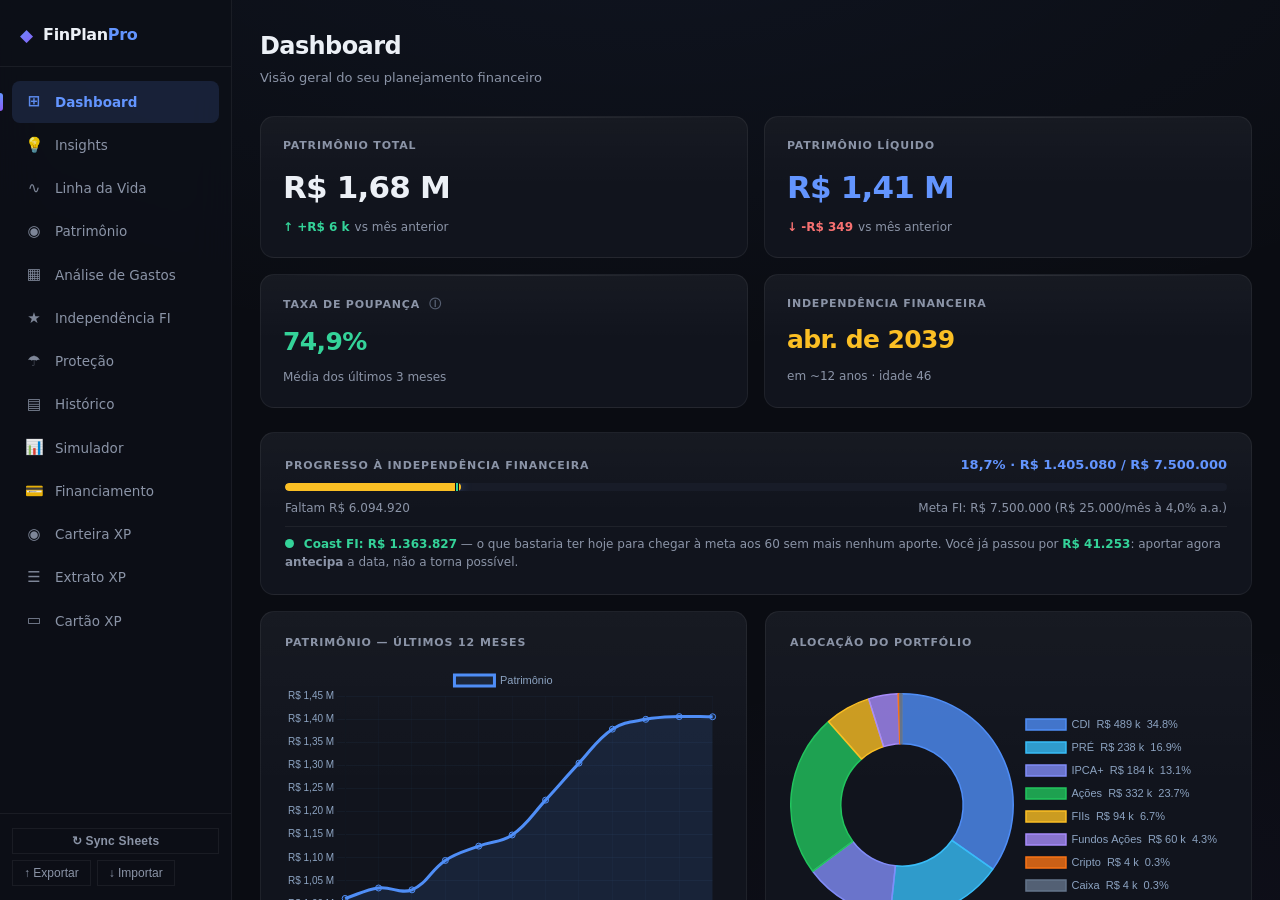
==== index.html @ 55c78495 "update: 2026-09-29 — Ativos da posição XP e extrator do Cartão XP Patrimônio ganha abas no cabeçalho" ====
<!DOCTYPE html>
<html lang="pt-BR">
<head>
  <meta charset="UTF-8">
  <meta name="viewport" content="width=device-width, initial-scale=1.0">
  <title>FinPlan Pro — Planejamento Financeiro</title>
  <!-- PWA -->
  <link rel="manifest" href="manifest.json">
  <meta name="theme-color" content="#6395ff">
  <meta name="apple-mobile-web-app-capable" content="yes">
  <meta name="apple-mobile-web-app-status-bar-style" content="black-translucent">
  <meta name="apple-mobile-web-app-title" content="FinPlan">
  <meta name="finplan-build" content="20260929101631">
  <link rel="apple-touch-icon" href="icon-192.png">
  <style>
/* ═══════════════════════════════════════════════════════════
   FINPLAN PRO — Dark Premium
   Estética: Linear/Vercel — profundidade sutil, tipografia
   precisa, glassmorphism leve, respiro generoso.
   ═══════════════════════════════════════════════════════════ */

*, *::before, *::after { box-sizing: border-box; margin: 0; padding: 0; }

:root {
  /* Base — quase-preto com tom frio */
  --bg:          #0a0c12;
  --bg-alt:      #0d1018;
  --surface:     #11141d;
  --surface-2:   #181c28;
  --surface-3:   #1f2433;
  --border:      rgba(255,255,255,.06);
  --border-2:    rgba(255,255,255,.10);

  /* Texto */
  --text:        #ecf0f6;
  --text-muted:  #8b94a7;
  --text-dim:    #555e70;

  /* Acentos */
  --accent:      #6395ff;
  --accent-2:    #8b5cf6;
  --accent-dim:  rgba(99,149,255,.14);
  --green:       #34d399;
  --green-dim:   rgba(52,211,153,.12);
  --red:         #f87171;
  --red-dim:     rgba(248,113,113,.12);
  --yellow:      #fbbf24;
  --yellow-dim:  rgba(251,191,36,.12);
  --purple:      #a78bfa;
  --cyan:        #22d3ee;

  /* Geometria */
  --r:           14px;
  --r-sm:        8px;

  /* Sombras em camadas */
  --shadow:      0 1px 2px rgba(0,0,0,.4), 0 8px 24px rgba(0,0,0,.35);
  --shadow-lg:   0 2px 4px rgba(0,0,0,.5), 0 16px 48px rgba(0,0,0,.5);
  --glow:        0 0 0 1px rgba(99,149,255,.25), 0 0 24px rgba(99,149,255,.12);

  --tr:          .16s cubic-bezier(.4,0,.2,1);

  /* Gradiente sutil para cards */
  --card-grad:   linear-gradient(180deg, rgba(255,255,255,.025) 0%, rgba(255,255,255,0) 50%);
}

html { font-size: 14px; }
body {
  font-family: 'Inter', -apple-system, 'Segoe UI', system-ui, sans-serif;
  background: var(--bg);
  background-image:
    radial-gradient(ellipse 80% 50% at 50% -10%, rgba(99,149,255,.06), transparent),
    radial-gradient(ellipse 60% 40% at 90% 110%, rgba(139,92,246,.04), transparent);
  background-attachment: fixed;
  color: var(--text);
  line-height: 1.55;
  height: 100vh;
  overflow: hidden;
  -webkit-font-smoothing: antialiased;
  text-rendering: optimizeLegibility;
}

/* ── LAYOUT ────────────────────────────────────────────── */
.app { display: flex; height: 100vh; }

/* ── SIDEBAR ───────────────────────────────────────────── */
.sidebar {
  width: 232px;
  flex-shrink: 0;
  background: rgba(13,16,24,.85);
  backdrop-filter: blur(20px);
  border-right: 1px solid var(--border);
  display: flex;
  flex-direction: column;
  padding: 0;
}

.brand {
  display: flex;
  align-items: center;
  gap: 10px;
  padding: 22px 20px 18px;
  border-bottom: 1px solid var(--border);
  margin-bottom: 10px;
}
.brand-gem {
  font-size: 17px;
  background: linear-gradient(135deg, var(--accent), var(--accent-2));
  -webkit-background-clip: text;
  background-clip: text;
  -webkit-text-fill-color: transparent;
}
.brand-name {
  font-size: 16px;
  font-weight: 700;
  letter-spacing: -.35px;
  color: var(--text);
}
.brand-name em { font-style: normal; color: var(--accent); }

.nav { flex: 1; padding: 4px 12px; overflow-y: auto; }

.nav-item {
  display: flex;
  align-items: center;
  gap: 11px;
  padding: 9px 12px;
  border-radius: var(--r-sm);
  color: var(--text-muted);
  text-decoration: none;
  font-size: 13.5px;
  font-weight: 500;
  cursor: pointer;
  transition: all var(--tr);
  margin-bottom: 2px;
  position: relative;
}
.nav-item:hover { background: rgba(255,255,255,.04); color: var(--text); }
.nav-item.active {
  background: var(--accent-dim);
  color: var(--accent);
  font-weight: 600;
}
.nav-item.active::before {
  content: '';
  position: absolute;
  left: -12px; top: 50%;
  transform: translateY(-50%);
  width: 3px; height: 18px;
  border-radius: 0 3px 3px 0;
  background: linear-gradient(180deg, var(--accent), var(--accent-2));
}

.nav-icon { font-size: 15px; width: 20px; text-align: center; opacity: .9; }

.sidebar-footer {
  padding: 14px 12px;
  border-top: 1px solid var(--border);
  display: flex;
  flex-direction: column;
  gap: 6px;
}
.sidebar-footer-row { display: flex; gap: 6px; }
.sync-btn {
  width: 100%;
  justify-content: center;
  font-weight: 600;
  letter-spacing: .02em;
  transition: color var(--tr);
}
.sync-btn:disabled { opacity: .5; cursor: wait; }

/* ── MAIN ──────────────────────────────────────────────── */
#main {
  flex: 1;
  overflow-y: auto;
  padding: 36px 40px 48px;
  background: transparent;
}

.page { display: none; }
.page.active { display: block; animation: pageIn .25s cubic-bezier(.4,0,.2,1); }

@keyframes pageIn {
  from { opacity: 0; transform: translateY(6px); }
  to   { opacity: 1; transform: translateY(0); }
}

/* ── PAGE HEADER ───────────────────────────────────────── */
.page-header {
  display: flex;
  align-items: center;
  justify-content: space-between;
  margin-bottom: 28px;
}
.page-title {
  font-size: 24px;
  font-weight: 700;
  letter-spacing: -.6px;
  background: linear-gradient(135deg, var(--text) 60%, var(--text-muted));
  -webkit-background-clip: text;
  background-clip: text;
  -webkit-text-fill-color: transparent;
}
.page-subtitle { font-size: 13px; color: var(--text-muted); margin-top: 3px; }
.page-actions { display: flex; gap: 8px; align-items: center; }

/* ── CARDS ─────────────────────────────────────────────── */
.card {
  background: var(--surface);
  background-image: var(--card-grad);
  border: 1px solid var(--border);
  border-radius: var(--r);
  padding: 22px 24px;
  transition: border-color var(--tr);
}
.card:hover { border-color: var(--border-2); }
.card-title {
  font-size: 11px;
  font-weight: 600;
  text-transform: uppercase;
  letter-spacing: .9px;
  color: var(--text-muted);
  margin-bottom: 14px;
}

/* ── KPI CARDS ─────────────────────────────────────────── */
.kpi-grid { display: grid; grid-template-columns: repeat(4, 1fr); gap: 16px; margin-bottom: 24px; }
.kpi-grid-3 { grid-template-columns: repeat(3, 1fr); }
.kpi-grid-2 { grid-template-columns: repeat(2, 1fr); }

.kpi {
  background: var(--surface);
  background-image: var(--card-grad);
  border: 1px solid var(--border);
  border-radius: var(--r);
  padding: 20px 22px;
  position: relative;
  overflow: hidden;
  transition: all var(--tr);
}
.kpi::after {
  content: '';
  position: absolute;
  top: 0; left: 22px; right: 22px;
  height: 1px;
  background: linear-gradient(90deg, transparent, rgba(255,255,255,.10), transparent);
}
.kpi:hover { border-color: var(--border-2); transform: translateY(-1px); }
.kpi-label {
  font-size: 11px; font-weight: 600;
  text-transform: uppercase; letter-spacing: .8px;
  color: var(--text-muted); margin-bottom: 9px;
}
.kpi-value {
  font-size: 25px; font-weight: 700;
  letter-spacing: -.6px; color: var(--text);
  font-variant-numeric: tabular-nums;
}
.kpi-value.lg { font-size: 31px; letter-spacing: -.8px; }
.kpi-sub { font-size: 12px; color: var(--text-muted); margin-top: 7px; display: flex; align-items: center; gap: 5px; }
.badge-up { color: var(--green); font-weight: 600; }
.badge-down { color: var(--red); font-weight: 600; }
.badge-neutral { color: var(--text-muted); }

/* ── GRID LAYOUTS ──────────────────────────────────────── */
.grid-2 { display: grid; grid-template-columns: 1fr 1fr; gap: 18px; }
.grid-3 { display: grid; grid-template-columns: 1fr 1fr 1fr; gap: 18px; }
.col-span-2 { grid-column: span 2; }

/* Responsividade */
@media (max-width: 1280px) {
  .kpi-grid { grid-template-columns: repeat(2, 1fr); }
  #main { padding: 28px 28px 40px; }
}
@media (max-width: 900px) {
  .grid-2, .grid-3 { grid-template-columns: 1fr; }
  .assumption-grid { grid-template-columns: repeat(2, 1fr); }
}
@media (max-width: 600px) {
  .kpi-grid { grid-template-columns: 1fr; }
  .sidebar { width: 64px; }
  .sidebar .brand-name, .sidebar .nav-item span:not(.nav-icon) { display: none; }
}

/* ── CHART CONTAINERS ──────────────────────────────────── */
.chart-wrap { position: relative; width: 100%; }
.chart-tall  { height: 440px; }
.chart-med   { height: 280px; }
.chart-sm    { height: 200px; }

/* ── TABLE ─────────────────────────────────────────────── */
.table-wrap { overflow-x: auto; }
table { width: 100%; border-collapse: collapse; font-size: 13px; }
thead th {
  text-align: left;
  padding: 10px 12px;
  font-size: 10.5px;
  font-weight: 600;
  text-transform: uppercase;
  letter-spacing: .7px;
  color: var(--text-dim);
  border-bottom: 1px solid var(--border-2);
  white-space: nowrap;
}
thead th.r { text-align: right; }
tbody tr { border-bottom: 1px solid var(--border); transition: background var(--tr); }
tbody tr:last-child { border-bottom: none; }
tbody tr:hover { background: rgba(255,255,255,.025); }
td { padding: 9px 12px; color: var(--text); white-space: nowrap; font-variant-numeric: tabular-nums; }
td.r { text-align: right; }
td.muted { color: var(--text-muted); }
td.green { color: var(--green); font-weight: 600; }
td.red   { color: var(--red); font-weight: 600; }
td.yellow { color: var(--yellow); font-weight: 600; }
td.accent { color: var(--accent); font-weight: 600; }
td.bold { font-weight: 700; }

/* ── SIMULADOR DE INVESTIMENTOS ─────────────────────────── */
.sim-layout {
  display: grid;
  grid-template-columns: 260px 1fr;
  gap: 18px;
  align-items: start;
}
.sim-params-panel { padding: 20px 18px; }
.sim-results-panel { display: flex; flex-direction: column; }

.sim-section-title {
  font-size: 10.5px; font-weight: 600; text-transform: uppercase;
  letter-spacing: .7px; color: var(--text-dim);
  margin-bottom: 12px;
}
.sim-valor-input { margin-bottom: 14px; }

.sim-prod-row {
  display: flex; align-items: center; justify-content: space-between;
  padding: 7px 0; border-bottom: 1px solid var(--border);
  gap: 8px;
}
.sim-prod-row:last-of-type { border-bottom: none; }
.sim-prod-name { display: flex; flex-direction: column; gap: 2px; font-size: 13px; color: var(--text); }
.sim-prod-sub  { font-size: 10.5px; color: var(--green); font-weight: 600; }
.sim-prod-input { display: flex; align-items: center; gap: 5px; flex-shrink: 0; }
.sim-num-input {
  width: 58px; padding: 5px 7px; font-size: 13px; text-align: right;
  background: var(--surface-2); border: 1px solid var(--border-2); border-radius: 7px;
  color: var(--text); font-variant-numeric: tabular-nums;
}
.sim-num-input:focus { outline: none; border-color: var(--accent); }
.sim-prod-unit { font-size: 11px; color: var(--text-dim); min-width: 44px; }
.sim-prod-auto { font-size: 11px; color: var(--text-dim); font-style: italic; }

.sim-param-row {
  display: flex; align-items: center; justify-content: space-between;
  padding: 6px 0; border-bottom: 1px solid var(--border); gap: 8px;
}
.sim-param-label {
  font-size: 12px; color: var(--text-muted); flex: 1;
}
.sim-param-field {
  display: flex; align-items: center; gap: 5px; flex-shrink: 0;
}
.sim-param-field .sim-num-input { width: 68px; }

.sim-footer-note {
  margin-top: 16px; font-size: 10.5px; color: var(--text-dim); line-height: 1.6;
}
.sim-header-badge {
  font-size: 12px; font-weight: 600; color: var(--accent);
  background: rgba(99,149,255,.1); padding: 4px 10px; border-radius: 8px;
  white-space: nowrap;
}

tr.sim-best td { background: rgba(99,149,255,.07); }
tr.sim-best td:first-child { border-left: 3px solid var(--accent); }
.sim-badge {
  display: inline-block;
  margin-left: 6px;
  padding: 2px 7px;
  border-radius: 10px;
  font-size: 10px;
  font-weight: 700;
  background: rgba(251,191,36,.15);
  color: var(--yellow);
  vertical-align: middle;
  text-transform: uppercase;
  letter-spacing: .5px;
}
/* Blocos conceituais (card "Como a meta é calculada") */
.concept-block {
  background: var(--surface-2); border: 1px solid var(--border);
  border-radius: 10px; padding: 12px 14px;
}
.cb-title { font-size: 12px; font-weight: 700; margin-bottom: 6px; }
.cb-text  { font-size: 12px; color: var(--text-muted); line-height: 1.6; }
.cb-text b { color: var(--text); }

/* Aporte vs Rendimento — decomposição do patrimônio */
.ar-split { display: flex; justify-content: space-between; align-items: flex-start; gap: 16px; margin-bottom: 10px; }
.ar-lbl { font-size: 12px; font-weight: 600; margin-bottom: 2px; }
.ar-val { font-size: 22px; font-weight: 800; color: var(--accent); letter-spacing: -.5px; font-variant-numeric: tabular-nums; }
.ar-sub { font-size: 11px; color: var(--text-muted); }
.ar-bar { display: flex; height: 12px; border-radius: 6px; overflow: hidden; background: var(--surface-2); }
.ar-bar > div { height: 100%; transition: width .4s; }
.ar-insight { font-size: 13px; color: var(--text); line-height: 1.6; padding: 12px 14px; background: var(--surface-2); border: 1px solid var(--border); border-radius: 10px; margin-top: 14px; }

/* Marcos de Patrimônio — lista com barra de tempo até cada marco */
.ms-list { display: flex; flex-direction: column; }
.ms-row {
  display: flex; align-items: center; gap: 12px;
  padding: 7px 0; border-bottom: 1px solid var(--border);
}
.ms-row:last-child { border-bottom: none; }
.ms-val { width: 74px; flex-shrink: 0; font-weight: 700; font-size: 13px; color: var(--text); font-variant-numeric: tabular-nums; }
.ms-date { width: 66px; flex-shrink: 0; font-size: 12px; color: var(--text-muted); }
.ms-track { flex: 1; display: flex; align-items: center; gap: 8px; min-width: 0; }
.ms-bar { height: 14px; border-radius: 7px; min-width: 3px; transition: width .3s; }
.ms-dur { font-size: 11.5px; color: var(--text-muted); white-space: nowrap; font-variant-numeric: tabular-nums; }
.ms-dot { display: inline-block; width: 9px; height: 9px; border-radius: 3px; vertical-align: middle; margin-right: 2px; }

/* Botão ⓘ — explica como cada métrica é calculada */
.info-btn {
  display: inline-block; cursor: pointer;
  color: var(--text-dim); font-size: 12px; font-style: normal;
  margin-left: 4px; vertical-align: baseline;
  transition: color .15s;
}
.info-btn:hover { color: var(--accent); }

/* Toggle de modo da Meta FI (regra dos 4% vs perpetuidade real) */
.fi-mode-toggle {
  display: flex; gap: 6px; margin-bottom: 16px;
  background: var(--surface-2); padding: 4px; border-radius: 10px;
}
.fi-mode-btn {
  flex: 1; padding: 8px 10px; border: none; border-radius: 7px;
  background: transparent; color: var(--text-muted);
  font-size: 12.5px; font-weight: 600; cursor: pointer;
  transition: background .15s, color .15s;
}
.fi-mode-btn:hover { color: var(--text); }
.fi-mode-btn.active { background: var(--accent); color: #fff; }
.fi-mode-note {
  margin-top: 8px; font-size: 11px; line-height: 1.5; color: var(--text-dim);
}
.fi-mode-note b { color: var(--text-muted); }

/* Rentabilidade Equivalente */
.eq-headline { font-size: 26px; font-weight: 700; color: var(--text); letter-spacing: -.5px; }
.eq-headline span { font-size: 14px; color: var(--text-muted); font-weight: 500; }
.eq-headline b { color: var(--accent); }

/* Quitar vs Investir */
.sim-verdict {
  display: flex; align-items: flex-start; gap: 14px;
  padding: 16px 18px; border-radius: 12px; margin-bottom: 16px;
  border: 1px solid var(--border-2);
}
.verdict-quitar  { background: rgba(79,142,247,.08); border-color: rgba(79,142,247,.35); }
.verdict-investir{ background: rgba(34,197,94,.08);  border-color: rgba(34,197,94,.35); }
.verdict-icon { font-size: 26px; line-height: 1; }
.verdict-body { flex: 1; }
.verdict-title  { font-size: 15px; font-weight: 700; color: var(--text); margin-bottom: 4px; }
.verdict-detail { font-size: 12px; color: var(--text-muted); line-height: 1.5; }
.verdict-detail strong { color: var(--text); }

.sim-result-cards {
  display: grid; grid-template-columns: repeat(auto-fit, minmax(160px, 1fr)); gap: 12px; margin-bottom: 4px;
}
.sim-result-card {
  padding: 16px; border-radius: 12px; border: 1px solid var(--border);
  background: var(--surface-2); text-align: center;
}
.sim-result-card.card-winner {
  border-color: var(--accent); background: rgba(99,149,255,.06);
}
.src-label { font-size: 11px; font-weight: 600; text-transform: uppercase; letter-spacing: .5px; color: var(--text-dim); margin-bottom: 8px; }
.src-value { font-size: 20px; font-weight: 700; color: var(--text); font-variant-numeric: tabular-nums; }
.src-sub   { font-size: 11px; color: var(--text-muted); margin-top: 3px; }
.qi-row    { display: flex; justify-content: space-between; align-items: baseline; padding: 4px 0; font-size: 12.5px; }
.qi-label  { color: var(--text-muted); }
.qi-val    { font-variant-numeric: tabular-nums; font-weight: 500; color: var(--text); }
.qi-val.green  { color: var(--green); }
.qi-val.red    { color: var(--red); }
.qi-val.accent { color: var(--accent); }
.qi-val.bold   { font-weight: 700; font-size: 13.5px; }
.qi-divider { border-top: 1px solid var(--border); margin: 6px 0 2px; }

@media (max-width: 900px) {
  .sim-layout { grid-template-columns: 1fr; }
  .sim-result-cards { grid-template-columns: 1fr; }
}

/* ── RENTABILIDADE MENSAL (matriz heatmap) ──────────────── */
.rm-summary { margin-bottom: 16px; }
.rm-sum-block {
  background: rgba(255,255,255,.025);
  border: 1px solid var(--border);
  border-radius: 10px;
  padding: 12px 14px;
}
.rm-sum-label {
  font-size: 10.5px; font-weight: 600; text-transform: uppercase;
  letter-spacing: .7px; color: var(--text-dim); margin-bottom: 8px;
}
.rm-sum-row {
  display: flex; align-items: center; gap: 7px;
  font-size: 12.5px; color: var(--text-muted); padding: 2px 0;
}
.rm-sum-row b { color: var(--text); margin-left: auto; font-variant-numeric: tabular-nums; }
.rm-sum-pct { color: var(--text-dim); font-size: 11px; min-width: 52px; text-align: right; font-variant-numeric: tabular-nums; }
.rm-dot { width: 8px; height: 8px; border-radius: 50%; flex: 0 0 auto; }
.rm-dot.green { background: var(--green); }
.rm-dot.red   { background: var(--red); }

.returns-matrix { table-layout: fixed; font-size: 11px; text-align: center; }
.returns-matrix thead th { text-align: center; padding: 6px 4px; }
.returns-matrix thead th:first-child { width: 40px; }
.returns-matrix tbody tr { border-bottom: none; }
.returns-matrix tbody tr:hover { background: transparent; }
.returns-matrix th[scope], .returns-matrix tbody th {
  text-align: left; font-weight: 700; color: var(--text-dim);
  font-size: 11px; padding: 5px 8px; text-transform: none; letter-spacing: 0;
}
.returns-matrix td {
  text-align: center; padding: 5px 4px; min-width: 52px;
  color: var(--text); font-size: 11px; font-variant-numeric: tabular-nums;
  border-radius: 3px;
}

.rm-legend {
  display: flex; align-items: center; gap: 10px;
  margin-top: 12px; font-size: 10px; color: var(--text-dim);
}
.rm-legend-bar {
  flex: 1; height: 8px; border-radius: 4px;
  background: linear-gradient(90deg, rgba(248,113,113,.63), rgba(255,255,255,.06), rgba(52,211,153,.63));
}

/* ── BUTTONS ───────────────────────────────────────────── */
.btn {
  display: inline-flex;
  align-items: center;
  gap: 6px;
  padding: 8px 16px;
  border-radius: var(--r-sm);
  border: none;
  cursor: pointer;
  font-size: 13px;
  font-weight: 600;
  font-family: inherit;
  transition: all var(--tr);
}
.btn-primary {
  background: linear-gradient(135deg, var(--accent), #4f7df0);
  color: #fff;
  box-shadow: 0 1px 2px rgba(0,0,0,.3), inset 0 1px 0 rgba(255,255,255,.15);
}
.btn-primary:hover { filter: brightness(1.12); box-shadow: var(--glow); }
.btn-danger   { background: var(--red-dim); color: var(--red); border: 1px solid rgba(248,113,113,.35); }
.btn-danger:hover { background: var(--red); color: #fff; }
.btn-secondary { background: var(--surface-2); color: var(--text); border: 1px solid var(--border-2); }
.btn-secondary:hover { background: var(--surface-3); }
.btn-ghost { background: transparent; color: var(--text-muted); border: 1px solid var(--border); }
.btn-ghost:hover { color: var(--text); border-color: var(--border-2); background: rgba(255,255,255,.04); }
.btn-sm { padding: 5px 11px; font-size: 12px; }
.btn-icon { padding: 6px 8px; }

/* ── FORMS ─────────────────────────────────────────────── */
.form-group { margin-bottom: 14px; }
.form-label { display: block; font-size: 11.5px; font-weight: 600; color: var(--text-muted); margin-bottom: 6px; text-transform: uppercase; letter-spacing: .6px; }
.form-input, .form-select, .form-textarea {
  width: 100%;
  background: var(--surface-2);
  border: 1px solid var(--border-2);
  border-radius: var(--r-sm);
  color: var(--text);
  padding: 9px 12px;
  font-size: 13px;
  font-family: inherit;
  outline: none;
  transition: all var(--tr);
}
.form-input:focus, .form-select:focus {
  border-color: var(--accent);
  box-shadow: 0 0 0 3px rgba(99,149,255,.15);
}
.form-input[type="number"] { font-variant-numeric: tabular-nums; }
.form-row { display: grid; grid-template-columns: 1fr 1fr; gap: 12px; }
.form-row-3 { display: grid; grid-template-columns: 1fr 1fr 1fr; gap: 12px; }
.form-hint { font-size: 11px; color: var(--text-dim); margin-top: 4px; }
.form-actions { display: flex; gap: 8px; justify-content: flex-end; margin-top: 20px; padding-top: 16px; border-top: 1px solid var(--border); }

/* ── MODAL ─────────────────────────────────────────────── */
.modal-overlay {
  position: fixed; inset: 0;
  background: rgba(5,7,12,.72);
  backdrop-filter: blur(8px);
  display: flex; align-items: center; justify-content: center;
  z-index: 1000;
  animation: fadeIn .15s ease;
}
@keyframes fadeIn { from { opacity: 0; } to { opacity: 1; } }
.modal-overlay.hidden { display: none; }
.modal {
  background: var(--surface);
  background-image: var(--card-grad);
  border: 1px solid var(--border-2);
  border-radius: var(--r);
  width: 520px;
  max-width: 95vw;
  max-height: 90vh;
  overflow-y: auto;
  box-shadow: var(--shadow-lg);
  animation: modalIn .2s cubic-bezier(.4,0,.2,1);
}
@keyframes modalIn {
  from { opacity: 0; transform: scale(.97) translateY(8px); }
  to   { opacity: 1; transform: scale(1) translateY(0); }
}
.modal-head {
  display: flex; align-items: center; justify-content: space-between;
  padding: 18px 22px 14px;
  border-bottom: 1px solid var(--border);
}
.modal-head h3 { font-size: 15px; font-weight: 700; letter-spacing: -.2px; }
.modal-close { background: none; border: none; color: var(--text-muted); cursor: pointer; font-size: 18px; padding: 0 4px; transition: color var(--tr); }
.modal-close:hover { color: var(--text); }
.modal-body { padding: 20px 22px; }
.modal-wide { width: 700px; }

/* ── PROGRESS BAR ──────────────────────────────────────── */
.progress-bar-wrap { background: var(--surface-2); border-radius: 99px; height: 8px; overflow: hidden; }
.progress-bar {
  height: 100%; border-radius: 99px;
  transition: width .6s cubic-bezier(.4,0,.2,1);
  box-shadow: 0 0 12px rgba(99,149,255,.4);
}

/* ── TABS ──────────────────────────────────────────────── */
.tabs { display: flex; gap: 4px; border-bottom: 1px solid var(--border); margin-bottom: 18px; }
.tab-btn {
  padding: 8px 14px;
  font-size: 13px;
  font-weight: 600;
  color: var(--text-muted);
  background: none;
  border: none;
  border-bottom: 2px solid transparent;
  cursor: pointer;
  margin-bottom: -1px;
  font-family: inherit;
  transition: all var(--tr);
}
.tab-btn:hover { color: var(--text); }
.tab-btn.active { color: var(--accent); border-bottom-color: var(--accent); }

/* ── TOGGLE / SWITCH ───────────────────────────────────── */
.toggle { position: relative; display: inline-block; width: 36px; height: 20px; }
.toggle input { opacity: 0; width: 0; height: 0; }
.toggle-slider {
  position: absolute; inset: 0;
  background: var(--surface-3); border-radius: 99px;
  cursor: pointer; transition: var(--tr);
}
.toggle-slider::before {
  content: ''; position: absolute;
  left: 2px; top: 2px;
  width: 16px; height: 16px;
  border-radius: 50%; background: var(--text-muted);
  transition: var(--tr);
}
.toggle input:checked + .toggle-slider { background: var(--accent); }
.toggle input:checked + .toggle-slider::before { transform: translateX(16px); background: #fff; }

/* ── SCENARIO CARDS ─────────────────────────────────────── */
.scenario-card {
  border: 1px solid var(--border);
  border-radius: var(--r);
  padding: 20px;
  position: relative;
  background: var(--surface);
  background-image: var(--card-grad);
  transition: border-color var(--tr);
}
.scenario-card.pessimista { border-color: rgba(248,113,113,.25); }
.scenario-card.pessimista .sc-title { color: var(--red); }
.scenario-card.base        { border-color: rgba(99,149,255,.25); }
.scenario-card.base .sc-title { color: var(--accent); }
.scenario-card.otimista    { border-color: rgba(52,211,153,.25); }
.scenario-card.otimista .sc-title { color: var(--green); }
.sc-title { font-size: 13px; font-weight: 700; text-transform: uppercase; letter-spacing: .8px; margin-bottom: 14px; }
.sc-fi-date { font-size: 22px; font-weight: 700; margin: 10px 0 4px; letter-spacing: -.4px; }
.sc-patrimony { font-size: 13px; color: var(--text-muted); }

/* ── SCENARIO SLIDER CARDS ─────────────────────────────── */
.sc-slider-grid {
  display: grid;
  grid-template-columns: repeat(4, 1fr);
  gap: 16px;
  margin-bottom: 18px;
}
@media (max-width: 1200px) { .sc-slider-grid { grid-template-columns: repeat(2, 1fr); } }
@media (max-width: 640px)  { .sc-slider-grid { grid-template-columns: 1fr; } }

.sc-card-new {
  background: var(--surface);
  background-image: var(--card-grad);
  border: 1px solid var(--border);
  border-radius: var(--r);
  padding: 18px;
  display: flex;
  flex-direction: column;
  gap: 14px;
  transition: border-color var(--tr);
}
.sc-card-new:hover { border-color: var(--border-2); }
.sc-card-head { display: flex; align-items: center; gap: 8px; }
.sc-dot { width: 9px; height: 9px; border-radius: 50%; flex-shrink: 0; box-shadow: 0 0 8px currentColor; }
.sc-card-title {
  font-size: 12.5px;
  font-weight: 700;
  text-transform: uppercase;
  letter-spacing: .7px;
  flex: 1;
}
.badge-custom {
  font-size: 10px;
  font-weight: 600;
  text-transform: uppercase;
  letter-spacing: .5px;
  padding: 2px 7px;
  border-radius: 99px;
  background: var(--yellow-dim);
  color: var(--yellow);
}
.sc-sliders { display: flex; flex-direction: column; gap: 11px; }
.slider-group { display: flex; flex-direction: column; gap: 4px; }
.slider-label-row { display: flex; justify-content: space-between; align-items: baseline; }
.slider-lbl {
  font-size: 11px;
  color: var(--text-muted);
  text-transform: uppercase;
  letter-spacing: .5px;
}
.slider-val {
  font-size: 12px;
  font-weight: 700;
  min-width: 42px;
  text-align: right;
  font-variant-numeric: tabular-nums;
}
.sc-slider {
  width: 100%;
  -webkit-appearance: none;
  appearance: none;
  height: 4px;
  border-radius: 2px;
  background: var(--surface-3);
  outline: none;
  cursor: grab;
}
.sc-slider:active { cursor: grabbing; }
.sc-slider::-webkit-slider-thumb {
  -webkit-appearance: none;
  appearance: none;
  width: 15px;
  height: 15px;
  border-radius: 50%;
  background: var(--accent);
  border: 2px solid var(--bg);
  cursor: grab;
  box-shadow: 0 0 0 2px rgba(99,149,255,.3);
  transition: box-shadow .15s;
}
.sc-slider:active::-webkit-slider-thumb {
  cursor: grabbing;
  box-shadow: 0 0 0 5px rgba(99,149,255,.25);
}
.sc-slider::-moz-range-thumb {
  width: 14px;
  height: 14px;
  border-radius: 50%;
  background: var(--accent);
  border: 2px solid var(--bg);
  cursor: grab;
}
.sc-results {
  display: grid;
  grid-template-columns: 1fr 1fr 1fr;
  gap: 6px;
  border-top: 1px solid var(--border);
  padding-top: 12px;
}
.sc-result-item { display: flex; flex-direction: column; gap: 3px; }
.sc-result-label {
  font-size: 10px;
  color: var(--text-dim);
  text-transform: uppercase;
  letter-spacing: .4px;
}
.sc-result-value { font-size: 13px; font-weight: 700; color: var(--text); font-variant-numeric: tabular-nums; }

/* ── SCENARIO DETAIL TABLE ─────────────────────────────── */
.sc-detail-tabs { display: flex; gap: 8px; flex-wrap: wrap; margin-bottom: 14px; }
.sc-tab {
  padding: 5px 14px;
  border-radius: 99px;
  border: 1px solid var(--border-2);
  background: transparent;
  color: var(--text-muted);
  font-size: 12px;
  font-weight: 600;
  cursor: pointer;
  font-family: inherit;
  transition: all var(--tr);
}
.sc-tab:hover { color: var(--text); background: rgba(255,255,255,.04); }
.sc-detail-wrap { max-height: 520px; overflow-y: auto; }
.sc-detail-wrap table { font-size: 12px; }
.sc-detail-wrap thead th { position: sticky; top: 0; background: var(--surface); z-index: 1; }
.fin-hist-wrap thead th { position: sticky; top: 0; background: var(--surface); z-index: 2; box-shadow: 0 1px 0 var(--border-2); }
/* Colunas Data (1ª) e Natureza (2ª) fixas na horizontal */
.fin-hist-wrap th:nth-child(1), .fin-hist-wrap td:nth-child(1) {
  position: sticky; left: 0; width: 104px; min-width: 104px;
  background: var(--surface); z-index: 1;
}
.fin-hist-wrap th:nth-child(2), .fin-hist-wrap td:nth-child(2) {
  position: sticky; left: 104px; min-width: 120px;
  background: var(--surface); z-index: 1;
  box-shadow: 1px 0 0 var(--border-2);   /* separador do bloco fixo */
}
/* cantos (cabeçalho das colunas fixas): grudam nos dois eixos, acima de tudo */
.fin-hist-wrap thead th:nth-child(1), .fin-hist-wrap thead th:nth-child(2) { z-index: 3; }

/* Fluxo de Caixa: cabeçalho fixo no topo + 1ª coluna (rótulos) fixa na horizontal */
.fluxo-grid-wrap thead th { position: sticky; top: 0; background: var(--surface); z-index: 2; box-shadow: 0 1px 0 var(--border-2); }
.fluxo-grid-wrap th:nth-child(1), .fluxo-grid-wrap td:nth-child(1) {
  position: sticky; left: 0; min-width: 150px; text-align: left;
  background: var(--surface); z-index: 1; box-shadow: 1px 0 0 var(--border-2);
}
.fluxo-grid-wrap thead th:nth-child(1) { z-index: 3; }
/* Macro-contas (seções): negrito, cor própria por seção (definida inline); contas de detalhe recuadas e com tom mais claro da mesma cor */
.fluxo-grid-wrap tr.fx-section td { font-weight: 700; color: var(--text); }
.fluxo-grid-wrap tr.fx-detail td:nth-child(1) { padding-left: 24px; color: var(--text-muted); }
.fluxo-grid-wrap tr td { transition: filter .1s; }
.fluxo-grid-wrap tr:hover td { filter: brightness(1.12); }
.fx-caret { display:inline-block; width:14px; color:var(--text-dim); font-size:10px; }
.fluxo-grid-wrap tr.fx-top td { font-weight:800; text-transform:uppercase; letter-spacing:.03em; font-size:12px; }
tr.fi-row td { background: rgba(52,211,153,.07); }
tr.fi-row td:first-child { font-weight: 700; }

/* Dados Mensais Históricos: coluna Mês fixa + cabeçalho fixo + ordenação por clique */
.hist-data-wrap { max-height: 560px; overflow: auto; }
.hist-data-wrap thead th { position: sticky; top: 0; background: var(--surface); z-index: 2; box-shadow: 0 1px 0 var(--border-2); white-space: nowrap; }
.hist-data-wrap th:first-child, .hist-data-wrap td:first-child {
  position: sticky; left: 0; text-align: left;
  background: var(--surface); z-index: 1; box-shadow: 1px 0 0 var(--border-2);
}
.hist-data-wrap thead th:first-child { z-index: 3; }
.hist-data-wrap tr:hover td { background: var(--surface-2); }
.hist-data-wrap tr:hover td:first-child { background: var(--surface-2); }
.hist-sortable { cursor: pointer; user-select: none; }
.hist-sortable:hover { color: var(--accent); }

/* ── PARAMS ACCORDION ───────────────────────────────────── */
.params-accordion { padding: 0; }
.params-accordion-header {
  display: flex;
  align-items: center;
  gap: 10px;
  padding: 15px 22px;
  cursor: pointer;
  list-style: none;
  user-select: none;
}
.params-accordion-header::-webkit-details-marker { display: none; }
.params-accordion-title { font-weight: 600; color: var(--text); font-size: 13px; }
.params-accordion-hint { font-size: 12px; color: var(--text-muted); flex: 1; }
.params-accordion-arrow { color: var(--text-muted); font-size: 11px; transition: transform var(--tr); }
.params-accordion[open] .params-accordion-arrow { transform: rotate(180deg); }
.params-accordion-body { padding: 0 22px 22px; border-top: 1px solid var(--border); padding-top: 16px; }

/* ── TAG / BADGE ───────────────────────────────────────── */
.tag {
  display: inline-block;
  padding: 2px 9px;
  border-radius: 99px;
  font-size: 11px;
  font-weight: 600;
}
.tag-blue   { background: var(--accent-dim); color: var(--accent); }
.tag-green  { background: var(--green-dim); color: var(--green); }
.tag-red    { background: var(--red-dim); color: var(--red); }
.tag-yellow { background: var(--yellow-dim); color: var(--yellow); }
.tag-gray   { background: var(--surface-3); color: var(--text-muted); }

/* ── SECTION SEPARATOR ─────────────────────────────────── */
.section-gap { margin-bottom: 18px; }
.sep { border: none; border-top: 1px solid var(--border); margin: 22px 0; }

/* ── COLOR SWATCH ──────────────────────────────────────── */
.color-dot { display: inline-block; width: 9px; height: 9px; border-radius: 50%; margin-right: 6px; }

/* ── EVENT CHIP ────────────────────────────────────────── */
.event-chip {
  display: flex; align-items: center; gap: 8px;
  background: var(--surface-2); border: 1px solid var(--border);
  border-radius: var(--r-sm); padding: 8px 12px;
  margin-bottom: 6px; font-size: 12px;
  transition: border-color var(--tr);
}
.event-chip:hover { border-color: var(--border-2); }
.event-chip .ec-date { color: var(--text-muted); width: 70px; flex-shrink: 0; }
.event-chip .ec-name { flex: 1; font-weight: 600; }
.event-chip .ec-val  { font-variant-numeric: tabular-nums; font-weight: 700; }
.event-chip .ec-del  { background: none; border: none; color: var(--text-dim); cursor: pointer; font-size: 14px; }
.event-chip .ec-del:hover { color: var(--red); }

/* ── FI PROGRESS ───────────────────────────────────────── */
.fi-number {
  font-size: 42px; font-weight: 800; letter-spacing: -1.2px;
  background: linear-gradient(135deg, var(--accent), var(--accent-2));
  -webkit-background-clip: text;
  background-clip: text;
  -webkit-text-fill-color: transparent;
  font-variant-numeric: tabular-nums;
}
.fi-target-line {
  display: flex; align-items: center; gap: 10px;
  margin: 12px 0; font-size: 13px;
}
.fi-target-line .fi-label { color: var(--text-muted); flex: 1; }
.fi-target-line .fi-val { font-weight: 700; font-variant-numeric: tabular-nums; }

/* ── HISTORICAL TABLE (compact) ────────────────────────── */
.history-table td, .history-table th { padding: 6px 10px; }

/* ── SENSITIVITY TABLE ─────────────────────────────────── */
.sensitivity td { text-align: center; }
.sensitivity td.highlight { background: var(--accent-dim); color: var(--accent); font-weight: 700; }
.sensitivity td.good { background: var(--green-dim); color: var(--green); }
.sensitivity td.bad  { background: var(--red-dim); color: var(--red); }

/* ── ASSUMPTION GRID ───────────────────────────────────── */
.assumption-grid {
  display: grid; grid-template-columns: repeat(4, 1fr); gap: 14px; margin-bottom: 20px;
}
.assumption-card {
  background: var(--surface-2); border: 1px solid var(--border);
  border-radius: var(--r-sm); padding: 14px 16px;
  transition: border-color var(--tr);
}
.assumption-card:hover { border-color: var(--border-2); }
.assumption-card .ac-label { font-size: 11px; color: var(--text-muted); text-transform: uppercase; letter-spacing: .5px; margin-bottom: 6px; }
.assumption-card .ac-value { font-size: 24px; font-weight: 700; font-variant-numeric: tabular-nums; }
.assumption-card input {
  background: transparent; border: none; outline: none;
  font-size: 24px; font-weight: 700; color: var(--text);
  width: 100%; font-family: inherit;
  font-variant-numeric: tabular-nums;
}
.assumption-card input:focus { color: var(--accent); }

/* ── PARAM SLIDER LAYOUT ───────────────────────────────── */
.param-layout {
  display: grid;
  grid-template-columns: 1fr 1fr;
  gap: 18px;
}
@media (max-width: 800px) { .param-layout { grid-template-columns: 1fr; } }

.param-panel {
  background: var(--surface);
  background-image: var(--card-grad);
  border: 1px solid var(--border);
  border-radius: var(--r);
  padding: 22px;
  display: flex;
  flex-direction: column;
  gap: 10px;
}
.param-panel-full {
  background: var(--surface);
  background-image: var(--card-grad);
  border: 1px solid var(--border);
  border-radius: var(--r);
  padding: 22px;
}
.param-section-title {
  font-size: 11px;
  font-weight: 700;
  text-transform: uppercase;
  letter-spacing: 1px;
  color: var(--text-muted);
  margin-bottom: 4px;
}
.param-info-row {
  display: flex;
  justify-content: space-between;
  align-items: baseline;
  padding: 6px 0 2px;
  border-bottom: 1px solid var(--border);
}
.param-info-label { font-size: 12px; color: var(--text-muted); }
.param-info-value { font-size: 13px; font-weight: 700; font-variant-numeric: tabular-nums; }
.ret-slider-grid {
  display: grid;
  grid-template-columns: repeat(4, 1fr);
  gap: 16px 24px;
  margin-top: 8px;
}
@media (max-width: 1000px) { .ret-slider-grid { grid-template-columns: repeat(2, 1fr); } }
@media (max-width: 640px)  { .ret-slider-grid { grid-template-columns: 1fr; } }

/* ── RETURN CLASS TABLE ────────────────────────────────── */
.return-table td:nth-child(3) input {
  background: var(--surface-3); border: 1px solid var(--border-2);
  border-radius: var(--r-sm); padding: 4px 8px;
  color: var(--text); font-size: 13px; width: 80px; text-align: right;
  font-family: inherit; outline: none;
  font-variant-numeric: tabular-nums;
}
.return-table td:nth-child(3) input:focus { border-color: var(--accent); }

/* ── TIMELINE CONTROLS ─────────────────────────────────── */
.timeline-controls {
  display: flex; align-items: center; gap: 12px; flex-wrap: wrap;
  margin-bottom: 16px;
}
.ctrl-group { display: flex; align-items: center; gap: 8px; }
.ctrl-label { font-size: 12px; color: var(--text-muted); }
.ctrl-select {
  background: var(--surface-2); border: 1px solid var(--border-2);
  color: var(--text); border-radius: var(--r-sm); padding: 6px 10px;
  font-size: 13px; outline: none; cursor: pointer;
  font-family: inherit;
  transition: border-color var(--tr);
}
.ctrl-select:focus { border-color: var(--accent); }

/* ── SCROLLBAR ─────────────────────────────────────────── */
::-webkit-scrollbar { width: 8px; height: 8px; }
::-webkit-scrollbar-track { background: transparent; }
::-webkit-scrollbar-thumb {
  background: rgba(255,255,255,.10);
  border-radius: 99px;
  border: 2px solid transparent;
  background-clip: padding-box;
}
::-webkit-scrollbar-thumb:hover { background: rgba(255,255,255,.18); background-clip: padding-box; }

/* ── UTILS ─────────────────────────────────────────────── */
.flex { display: flex; }
.flex-between { display: flex; justify-content: space-between; align-items: center; }
.flex-center  { display: flex; align-items: center; }
.gap-8  { gap: 8px; }
.gap-12 { gap: 12px; }
.mt-4  { margin-top: 4px; }
.mt-8  { margin-top: 8px; }
.mt-12 { margin-top: 12px; }
.mt-16 { margin-top: 16px; }
.mt-20 { margin-top: 20px; }
.mb-4  { margin-bottom: 4px; }
.mb-8  { margin-bottom: 8px; }
.mb-12 { margin-bottom: 12px; }
.mb-16 { margin-bottom: 16px; }
.mb-20 { margin-bottom: 20px; }
.text-sm { font-size: 12px; }
.text-muted { color: var(--text-muted); }
.text-right { text-align: right; }
.font-mono { font-family: 'JetBrains Mono', 'SF Mono', 'Fira Code', monospace; }
.font-bold  { font-weight: 700; }
.w-full { width: 100%; }
.hidden { display: none !important; }

/* ── EXPENSE ANALYSIS (v2) ────────────────────────────── */
.exp-insights-card { }
.exp-insights-list { display: flex; flex-direction: column; gap: 6px; }
.exp-insight-item {
  display: flex; align-items: center; gap: 10px;
  padding: 9px 13px; border-radius: var(--r-sm);
  background: var(--surface-2);
  border: 1px solid var(--border);
}
.exp-budget-list { display: flex; flex-direction: column; gap: 10px; }
.exp-budget-row { }
.exp-section-card { transition: background var(--tr); }
.exp-section-card:hover { background: rgba(255,255,255,.02); }
.exp-section-header {
  display: flex; align-items: center; justify-content: space-between;
  gap: 12px; user-select: none;
}
.exp-pacing-chip {
  display: inline-flex; align-items: center; gap: 4px;
  margin-right: 6px; margin-bottom: 3px;
  padding: 3px 9px; border-radius: 99px;
  background: var(--surface-3); border: 1px solid var(--border);
  cursor: pointer; transition: all var(--tr); font-size: 11px;
}
.exp-pacing-chip:hover { border-color: var(--accent); background: var(--accent-dim); }

/* ── bandas de rebalanceamento ── */
.band-badge { font-size: 10px; font-weight: 700; padding: 1px 6px; border-radius: 4px; vertical-align: 1px; }
.band-badge.ok  { background: rgba(34,197,94,.15);  color: var(--green); }
.band-badge.out { background: rgba(248,113,113,.18); color: var(--red); }

/* ── colunas de variação (Seções de Gasto) ── */
.exp-var-col { width: 92px; text-align: right; flex: 0 0 auto; }
.exp-var-head { font-size: 10px; font-weight: 700; text-transform: uppercase; letter-spacing: .4px; color: var(--text-muted); }
.exp-var-head.exp-var-active { color: var(--accent); }

/* ── links de origem do dado ── */
.src-link { color: var(--accent); text-decoration: none; cursor: pointer; }
.src-link:hover { text-decoration: underline; }

/* ── MOBILE / PWA ──────────────────────────────────────── */
.menu-btn {
  display: none;
  position: fixed;
  top: 14px;
  left: 14px;
  z-index: 200;
  width: 40px;
  height: 40px;
  background: var(--surface-2);
  border: 1px solid var(--border-2);
  border-radius: var(--r-sm);
  cursor: pointer;
  flex-direction: column;
  align-items: center;
  justify-content: center;
  gap: 5px;
  padding: 0;
  box-shadow: var(--shadow);
}
.menu-btn span {
  display: block;
  width: 18px;
  height: 2px;
  background: var(--text);
  border-radius: 2px;
}

.sidebar-backdrop {
  display: none;
  position: fixed;
  inset: 0;
  background: rgba(0,0,0,.65);
  z-index: 90;
  backdrop-filter: blur(2px);
  -webkit-backdrop-filter: blur(2px);
}
.sidebar-backdrop.open { display: block; }

@media (max-width: 600px) {
  .menu-btn { display: flex; }

  body { overflow: auto; height: auto; }
  .app { height: auto; min-height: 100vh; }

  .sidebar {
    position: fixed !important;
    top: 0;
    left: 0;
    height: 100dvh;
    z-index: 100;
    width: 232px !important;
    transform: translateX(-110%);
    transition: transform .25s cubic-bezier(.4,0,.2,1);
    padding-top: env(safe-area-inset-top);
  }
  .sidebar.open {
    transform: translateX(0);
    box-shadow: 6px 0 48px rgba(0,0,0,.7);
  }
  .sidebar .brand-name,
  .sidebar .nav-item span:not(.nav-icon) { display: flex !important; }

  #main {
    padding: 68px 16px 40px !important;
    padding-top: calc(68px + env(safe-area-inset-top)) !important;
    overflow-y: auto;
    height: auto;
    min-height: 100dvh;
  }

  .kpi-grid { grid-template-columns: 1fr !important; }
  .grid-2, .grid-3 { grid-template-columns: 1fr !important; }
}

/* ── Insights ─────────────────────────────────────────────── */
.insights-hero {
  display: flex;
  align-items: center;
  justify-content: space-between;
  gap: 16px;
  flex-wrap: wrap;
}
.insights-summary {
  display: flex;
  gap: 8px;
  flex-wrap: wrap;
  margin-bottom: 14px;
}
.ins-chip {
  font-size: 11px;
  font-weight: 700;
  padding: 4px 10px;
  border-radius: 20px;
  border: 1px solid var(--border-2);
}
.insight-card {
  border-left: 3px solid var(--border-2);
  margin-bottom: 12px;
}
.insight-head {
  display: flex;
  align-items: center;
  gap: 10px;
  margin-bottom: 8px;
  flex-wrap: wrap;
}
.insight-tag {
  font-size: 10px;
  font-weight: 800;
  letter-spacing: .06em;
  text-transform: uppercase;
  padding: 3px 8px;
  border-radius: 6px;
  white-space: nowrap;
}
.insight-title {
  font-size: 14px;
  font-weight: 700;
  color: var(--text);
}
.insight-body {
  font-size: 13px;
  color: var(--text-muted);
  line-height: 1.6;
}
.insight-clickable { cursor: pointer; transition: background .12s; }
.insight-clickable:hover { background: var(--surface-2); }
.insight-goto {
  margin-left: auto;
  font-size: 11px;
  color: var(--text-dim);
  white-space: nowrap;
}
.insight-clickable:hover .insight-goto { color: var(--accent); }
.insight-body b { color: var(--text); font-weight: 700; }
.insight-actions {
  margin: 0;
  padding-left: 18px;
  font-size: 13px;
  color: var(--text-muted);
  line-height: 1.9;
}

/* ═══════════════════════════════════════════════════════════
   RELATÓRIO (.rp-*) — documento em tema CLARO, próprio.
   Não reusa os tokens do app de propósito: o app é dark, tem
   três textos com background-clip:text (invisíveis no papel),
   tabelas com sticky/overflow (clipadas na impressão) e cor
   semântica que só existe no background. O relatório é uma
   folha de papel: define tudo explicitamente e imprime igual
   ao que aparece na tela.
   ═══════════════════════════════════════════════════════════ */

.rp-overlay {
  position: fixed; inset: 0; z-index: 2000;
  overflow-y: auto; overflow-x: hidden;
  background: #e9ebef;
  -webkit-overflow-scrolling: touch;
}
.rp-overlay.hidden { display: none !important; }

/* Barra de ações — nunca imprime */
.rp-bar {
  position: sticky; top: 0; z-index: 5;
  display: flex; align-items: center; gap: 10px; flex-wrap: wrap;
  padding: 10px 16px;
  background: #12151d; border-bottom: 1px solid rgba(255,255,255,.1);
  color: #ecf0f6;
}
.rp-bar-title { font-size: 13px; font-weight: 700; letter-spacing: -.2px; }
.rp-bar-sub { font-size: 11.5px; color: #8b94a7; }
.rp-bar-spacer { flex: 1; }

/* ── A folha ─────────────────────────────────────────────── */
.rp-doc {
  --ink:   #14181f;
  --ink2:  #495261;
  --ink3:  #626b7b;   /* 4,8:1 sobre branco — abaixo disso o cabeçalho de 9,5px some */
  --rule:  #d8dde6;
  --rule2: #e7eaf0;
  --paper: #ffffff;
  --tint:  #f2f4f7;
  --acc:   #1f4fd8;
  --pos:   #0f7a4f;
  --neg:   #b3261e;
  --warn:  #8a6100;

  /* ── Antídoto contra o tema escuro do app ────────────────
     O CSS global tem seletores de ELEMENTO que alcançam aqui dentro — o pior
     é `td { color: var(--text) }`, e `--text` é #ecf0f6 (quase-branco, feito
     para fundo preto): dava 1,14:1 sobre papel branco, ou seja, célula
     invisível. Redefinir os tokens no escopo do documento mata a classe
     inteira de vazamento de uma vez, em vez de caçar seletor por seletor. */
  --text:       #14181f;
  --text-muted: #495261;
  --text-dim:   #626b7b;
  --bg:         #ffffff;
  --bg-alt:     #f2f4f7;
  --surface:    #ffffff;
  --surface-2:  #f2f4f7;
  --surface-3:  #e7eaf0;
  --border:     #e7eaf0;
  --border-2:   #d8dde6;
  --accent:     #1f4fd8;
  --accent-2:   #5b21b6;
  --accent-dim: #eef2fd;
  --green:      #0f7a4f;
  --green-dim:  #e8f5ee;
  --red:        #b3261e;
  --red-dim:    #fbeceb;
  --yellow:     #8a6100;
  --yellow-dim: #fdf4e3;
  --purple:     #5b21b6;
  --cyan:       #0e7490;
  --shadow:     none;
  --shadow-lg:  none;
  --glow:       none;
  --card-grad:  none;

  max-width: 900px;
  margin: 22px auto 60px;
  padding: 40px 46px 52px;
  background: var(--paper);
  color: var(--ink);
  box-shadow: 0 1px 3px rgba(0,0,0,.14), 0 12px 40px rgba(0,0,0,.12);
  font-family: 'Inter', -apple-system, 'Segoe UI', system-ui, sans-serif;
  font-size: 13px;
  line-height: 1.55;
  font-variant-numeric: tabular-nums;
  -webkit-font-smoothing: antialiased;
}
.rp-doc *, .rp-doc *::before, .rp-doc *::after { box-sizing: border-box; }

/* ── Capa ────────────────────────────────────────────────── */
.rp-cover { border-bottom: 2px solid var(--ink); padding-bottom: 22px; margin-bottom: 26px; }
.rp-eyebrow {
  font-size: 10px; font-weight: 800; letter-spacing: .16em; text-transform: uppercase;
  color: var(--acc); margin-bottom: 10px;
}
.rp-title { font-size: 30px; font-weight: 800; letter-spacing: -.9px; line-height: 1.12; margin-bottom: 6px; }
.rp-sub { font-size: 13.5px; color: var(--ink2); }
.rp-meta { margin-top: 14px; font-size: 11.5px; color: var(--ink3); display: flex; flex-wrap: wrap; gap: 6px 18px; }
.rp-meta b { color: var(--ink2); font-weight: 700; }

/* ── Índice ──────────────────────────────────────────────── */
.rp-toc { background: var(--tint); border: 1px solid var(--rule2); border-radius: 6px; padding: 16px 20px; margin-bottom: 30px; }
.rp-toc-title { font-size: 10px; font-weight: 800; letter-spacing: .14em; text-transform: uppercase; color: var(--ink3); margin-bottom: 10px; }
.rp-toc ol { margin: 0; padding-left: 0; list-style: none; columns: 2; column-gap: 34px; }
.rp-toc li { font-size: 12.5px; padding: 2.5px 0; break-inside: avoid; }
.rp-toc a { color: var(--ink); text-decoration: none; }
.rp-toc a:hover { color: var(--acc); text-decoration: underline; }
.rp-toc-n { display: inline-block; min-width: 20px; color: var(--acc); font-weight: 700; }

/* ── Seção ───────────────────────────────────────────────── */
.rp-sec { margin-bottom: 34px; }
.rp-sec-head { display: flex; align-items: baseline; gap: 10px; border-bottom: 1px solid var(--ink); padding-bottom: 7px; margin-bottom: 6px; }
.rp-sec-n { font-size: 11px; font-weight: 800; color: var(--acc); letter-spacing: .06em; }
.rp-sec-t { font-size: 17.5px; font-weight: 800; letter-spacing: -.4px; }
.rp-sec-src { margin-left: auto; font-size: 10px; color: var(--ink3); white-space: nowrap; }
.rp-sec-lead { font-size: 12.5px; color: var(--ink2); margin: 10px 0 16px; }

.rp-h3 { font-size: 10.5px; font-weight: 800; letter-spacing: .12em; text-transform: uppercase; color: var(--ink3); margin: 22px 0 9px; }
.rp-sec > .rp-h3:first-of-type { margin-top: 16px; }
.rp-p { font-size: 12.5px; color: var(--ink2); margin: 9px 0; }
.rp-p b, .rp-ul b, .rp-t b { color: var(--ink); font-weight: 700; }
.rp-note { font-size: 11px; color: var(--ink3); margin-top: 8px; font-style: italic; }

/* Campos editáveis do relatório (Rota B, aporte hipotético, banda, amortização extra,
   renda-alvo/taxa de retirada). Só existem na tela viva do relatório (antes de imprimir);
   cada um recalcula via seu próprio _rp*Update, sem gerar o relatório de novo. */
.rp-rotab-input { display: flex; flex-wrap: wrap; align-items: center; gap: 8px; margin: 10px 0 16px; font-size: 12.5px; color: var(--ink2); }
.rp-rotab-input label { font-weight: 700; color: var(--ink); }
.rp-rotab-input input, .rp-rotab-input select {
  width: 130px; font: inherit; font-size: 13px; color: var(--ink);
  padding: 5px 8px; border: 1px solid var(--rule); border-radius: 4px; background: var(--paper);
}
.rp-rotab-input select { width: auto; max-width: 220px; }
.rp-rotab-input input:focus, .rp-rotab-input select:focus { outline: 2px solid var(--acc); outline-offset: 1px; }
.rp-btn {
  font: inherit; font-size: 13px; font-weight: 700; color: #fff; cursor: pointer;
  background: var(--acc); border: none; border-radius: 4px; padding: 6px 14px;
}
.rp-btn:hover { filter: brightness(1.08); }
.rp-btn:disabled { opacity: .6; cursor: default; }
@media print {
  /* No papel o input vira só o valor — sem borda de campo de formulário; botão não imprime */
  .rp-rotab-input input, .rp-rotab-input select { border: none; background: transparent; padding: 0; width: auto; font-weight: 700; }
  .rp-btn { display: none; }
}
.rp-ul { margin: 8px 0; padding-left: 17px; font-size: 12.5px; color: var(--ink2); }
.rp-ul li { margin-bottom: 4px; }

/* ── KPIs ────────────────────────────────────────────────── */
.rp-kpis { display: grid; grid-template-columns: repeat(4, 1fr); gap: 1px; background: var(--rule); border: 1px solid var(--rule); margin: 14px 0 18px; }
.rp-kpis-3 { grid-template-columns: repeat(3, 1fr); }
.rp-kpis-2 { grid-template-columns: repeat(2, 1fr); }
.rp-kpi { background: var(--paper); padding: 11px 13px; break-inside: avoid; }
.rp-kpi-l { font-size: 9.5px; font-weight: 700; letter-spacing: .09em; text-transform: uppercase; color: var(--ink3); margin-bottom: 4px; }
.rp-kpi-v { font-size: 18px; font-weight: 800; letter-spacing: -.5px; line-height: 1.15; }
.rp-kpi-s { font-size: 10.5px; color: var(--ink3); margin-top: 3px; line-height: 1.35; }

/* ── Tabelas ─────────────────────────────────────────────── */
.rp-tw { width: 100%; margin: 10px 0 14px; }
.rp-t { width: 100%; border-collapse: collapse; font-size: 11.5px; }
.rp-t thead th {
  font-size: 9.5px; font-weight: 800; letter-spacing: .06em; text-transform: uppercase;
  color: var(--ink3); text-align: left; padding: 6px 7px;
  border-bottom: 1.5px solid var(--ink); white-space: nowrap;
}
.rp-t thead th.n { text-align: right; }
.rp-t thead th.c { text-align: center; }
/* white-space explícito: o app tem um `td { white-space: nowrap }` global que,
   sem isto, trava TODAS as células — inclusive os rótulos de texto. Rótulo
   quebra linha, número não. É o que derruba a largura mínima da tabela de 11
   colunas de 695px para 616px e faz ela caber nos 186mm do A4 com folga. */
/* `color` explícito, não herdado: o `td { color: var(--text) }` global do app
   é seletor de elemento e alcança aqui. Os tokens acima já o neutralizam, mas
   declarar de novo deixa a tabela imune caso alguém mexa nos tokens depois. */
.rp-t tbody td { padding: 5px 7px; border-bottom: 1px solid var(--rule2); vertical-align: middle; white-space: normal; color: var(--ink); }
.rp-t tbody tr:nth-child(even) td { background: var(--tint); }
.rp-t tfoot td { padding: 6px 7px; border-top: 1.5px solid var(--ink); font-weight: 700; background: var(--paper); }
.rp-t .n { text-align: right; white-space: nowrap; font-variant-numeric: tabular-nums; }
.rp-t .c { text-align: center; }
.rp-t .lbl { font-weight: 600; }
.rp-t .sub td:first-child { padding-left: 20px; color: var(--ink2); font-weight: 400; }
.rp-t .grp td { background: #eaeef4 !important; font-weight: 700; }
.rp-t-sm { font-size: 10px; }
.rp-t-sm thead th { font-size: 8.5px; padding: 5px 4px; }
.rp-t-sm tbody td { padding: 3.5px 4px; }
.rp-t-xs { font-size: 9px; }
.rp-t-xs thead th { font-size: 8px; padding: 4px 3px; }
.rp-t-xs tbody td { padding: 3px 3px; }

.rp-pos { color: var(--pos); font-weight: 600; }
.rp-neg { color: var(--neg); font-weight: 600; }
.rp-warn { color: var(--warn); font-weight: 600; }
.rp-dim { color: var(--ink3); }
.rp-doc code { font-family: ui-monospace, SFMono-Regular, Menlo, Consolas, monospace; font-size: .92em;
  background: var(--tint); border: 1px solid var(--rule2); border-radius: 3px; padding: 0 3px; }

/* Barra proporcional dentro da célula */
.rp-b { display: inline-block; vertical-align: middle; width: 34px; height: 6px; margin-right: 6px;
  background: var(--rule2); border-radius: 2px; overflow: hidden; }
.rp-b i { display: block; height: 100%; background: var(--acc); }
.rp-b.pos i { background: var(--pos); }
.rp-b.neg i { background: var(--neg); }
.rp-b.warn i { background: var(--warn); }

/* Célula de heatmap — a cor É o dado, precisa sobreviver à impressão */
.rp-heat td.h {
  text-align: center; padding: 3.5px 2px; font-size: 9px; border: 1px solid var(--paper);
  -webkit-print-color-adjust: exact; print-color-adjust: exact;
}
.rp-heat td.h.z { color: var(--ink3); }

/* ── Callout ─────────────────────────────────────────────── */
.rp-call {
  border-left: 3px solid var(--acc); background: var(--tint);
  padding: 11px 14px; margin: 12px 0; font-size: 12.5px; color: var(--ink2);
  break-inside: avoid;
}
.rp-call b { color: var(--ink); }
.rp-call.pos  { border-left-color: var(--pos); }
.rp-call.neg  { border-left-color: var(--neg); }
.rp-call.warn { border-left-color: var(--warn); }
.rp-call-t { font-weight: 700; color: var(--ink); display: block; margin-bottom: 3px; font-size: 12.5px; }
.rp-call-tag {
  display: inline-block; font-size: 8.5px; font-weight: 800; letter-spacing: .1em; text-transform: uppercase;
  padding: 1px 5px; border-radius: 3px; margin-right: 7px; vertical-align: 1.5px;
  border: 1px solid currentColor;
}

/* ── Campo editável dentro do documento ──────────────────
   Parece texto sublinhado, não formulário: o relatório continua um documento.
   Na impressão vira número puro (ver @media print). */
.rp-in {
  width: 96px; text-align: right;
  font: inherit; font-variant-numeric: tabular-nums;
  color: var(--acc); background: transparent;
  border: none; border-bottom: 1px dashed var(--acc);
  padding: 0 2px 1px; margin: 0; border-radius: 0;
  -moz-appearance: textfield;
}
.rp-in::-webkit-outer-spin-button,
.rp-in::-webkit-inner-spin-button { -webkit-appearance: none; margin: 0; }
.rp-in:focus { outline: none; border-bottom-style: solid; background: var(--tint); }
.rp-in:hover { background: var(--tint); }
.rp-in-u { color: var(--ink3); font-size: .9em; margin-left: 3px; }

.rp-simbar {
  display: flex; align-items: center; gap: 12px; flex-wrap: wrap;
  margin: -6px 0 12px; font-size: 11px; color: var(--ink3);
}
.rp-simhint::before { content: '✎ '; color: var(--acc); }
.rp-simreset {
  font: inherit; font-weight: 700; color: var(--acc);
  background: none; border: 1px solid var(--acc); border-radius: 4px;
  padding: 2px 8px; cursor: pointer;
}
.rp-simreset:hover { background: var(--acc); color: #fff; }

/* Estado vazio de uma seção */
.rp-empty {
  border: 1px dashed var(--rule); background: var(--tint); color: var(--ink3);
  padding: 16px 18px; font-size: 12px; margin: 12px 0; break-inside: avoid;
}

/* ── Figuras (SVG) ───────────────────────────────────────── */
.rp-fig { margin: 12px 0 16px; break-inside: avoid; }
.rp-fig svg { display: block; width: 100%; height: auto; }
.rp-fig-cap { font-size: 10px; color: var(--ink3); margin-top: 5px; }
.rp-leg { display: flex; flex-wrap: wrap; gap: 4px 16px; font-size: 10.5px; color: var(--ink2); margin-top: 6px; }
.rp-leg span { display: inline-flex; align-items: center; gap: 5px; }
.rp-leg i { width: 10px; height: 3px; border-radius: 2px; display: inline-block; }

/* ── Rodapé ──────────────────────────────────────────────── */
.rp-foot { margin-top: 40px; padding-top: 14px; border-top: 1px solid var(--rule); font-size: 10.5px; color: var(--ink3); }

/* Controle de paginação */
.rp-pb { break-before: page; page-break-before: always; }
.rp-avoid { break-inside: avoid; }

/* `screen and` é obrigatório: sem media type esta regra vale `all` e casaria
   também na impressão (A4 retrato = 703px de área útil, < 900px), jogando os
   KPIs para 2 colunas e o índice para 1 no papel. */
@media screen and (max-width: 900px) {
  .rp-doc { margin: 0; padding: 22px 18px 40px; font-size: 12.5px; box-shadow: none; }
  .rp-kpis, .rp-kpis-3 { grid-template-columns: repeat(2, 1fr); }
  .rp-toc ol { columns: 1; }
  .rp-title { font-size: 24px; }
  .rp-tw { overflow-x: auto; }
}

/* ═══════════════ IMPRESSÃO / SALVAR EM PDF ═══════════════ */
@page { size: A4 portrait; margin: 13mm 12mm 14mm; }

@media print {
  /* O app tem body{height:100vh;overflow:hidden} e rola no #main:
     sem isto a impressão sai com uma tela só. */
  html, body { height: auto !important; overflow: visible !important; background: #fff !important; }
  body { background-image: none !important; margin: 0 !important; }

  /* Nada do app vai pro papel — mas SÓ quando o relatório está aberto.
     Sem o gate `body.rp-open`, um Ctrl+P dado em qualquer outra tela do app
     imprimiria uma folha em branco: `.app` é a única árvore visível, e o
     overlay do relatório está `.hidden`. A classe é posta por openReport()
     e removida por closeReport(). */
  body.rp-open .app,
  body.rp-open .menu-btn,
  body.rp-open .sidebar-backdrop,
  body.rp-open .modal-overlay,
  .rp-bar { display: none !important; }
  * { animation: none !important; transition: none !important; }

  .rp-overlay {
    position: static !important; inset: auto !important; overflow: visible !important;
    background: #fff !important; z-index: auto !important;
  }
  .rp-doc {
    max-width: none !important; margin: 0 !important; padding: 0 !important;
    box-shadow: none !important; font-size: 9.4px !important; line-height: 1.45 !important;
    --rule2: #e2e6ec;
  }

  .rp-title    { font-size: 21px; }
  .rp-sub      { font-size: 11px; }
  .rp-sec-t    { font-size: 13px; }
  .rp-kpi-v    { font-size: 13.5px; }
  .rp-t        { font-size: 8.6px; }
  .rp-t-sm     { font-size: 7.9px; }
  .rp-t-xs     { font-size: 7.2px; }
  .rp-p, .rp-ul, .rp-call, .rp-sec-lead, .rp-toc li, .rp-empty { font-size: 9.4px; }
  .rp-sec      { margin-bottom: 22px; }

  /* Cabeçalho de tabela repete a cada folha; linha não parte no meio */
  .rp-t thead { display: table-header-group; }
  .rp-t tfoot { display: table-footer-group; }
  .rp-t tr, .rp-kpi, .rp-call, .rp-fig, .rp-avoid, .rp-empty { break-inside: avoid; }
  .rp-sec-head, .rp-h3 { break-after: avoid; }
  .rp-tw { overflow: visible !important; }

  /* A folha não rola: o que não couber em 186mm é CORTADO, não escondido atrás
     de scroll. Cabeçalho passa a quebrar linha (no corpo isso já vale sempre),
     barra e respiro encolhem — a tabela de 11 colunas fecha em ~616px contra
     703px de área útil, folga de 12% para nome de seção comprido ou valor de
     sete dígitos vindos da planilha. */
  /* Campo editável imprime como número, não como formulário. O valor que estiver
     na tela é o que sai no papel — inclusive um simulado, e é por isso que o
     aviso de simulação também é impresso. */
  .rp-in {
    border: none !important; background: none !important;
    color: var(--ink) !important; width: auto !important;
    padding: 0 !important; font-weight: 600;
  }
  .rp-simbar { display: none !important; }

  .rp-t thead th { white-space: normal; }
  .rp-b { width: 14px; margin-right: 3px; }
  .rp-t-sm tbody td { padding: 3.5px 2px; }
  .rp-t-sm thead th { padding: 5px 2px; }
  .rp-t-xs tbody td { padding: 3px 2px; }
  .rp-t-xs thead th { padding: 4px 2px; }

  /* Zebra, barras, heatmap, amostra de legenda e o branco dos cartões de KPI
     são DADO, não enfeite — sem isto o Chrome os descarta no padrão
     ("Gráficos de plano de fundo" desmarcado) e a tira de KPI vira um bloco
     cinza sólido, a legenda perde a chave de cores. */
  .rp-t tbody tr:nth-child(even) td, .rp-t .grp td,
  .rp-b, .rp-b i, .rp-call, .rp-toc, .rp-empty,
  .rp-kpis, .rp-kpi, .rp-leg i, .rp-heat td.h {
    -webkit-print-color-adjust: exact !important; print-color-adjust: exact !important;
  }
}

</style>
</head>
<body>
<button id="menu-btn" class="menu-btn" onclick="toggleSidebar()" aria-label="Menu">
  <span></span><span></span><span></span>
</button>
<div id="sidebar-backdrop" class="sidebar-backdrop" onclick="closeSidebar()"></div>
<div class="app">
  <aside class="sidebar">
    <div class="brand">
      <span class="brand-gem">&#9670;</span>
      <span class="brand-name">FinPlan<em>Pro</em></span>
    </div>
    <nav class="nav">
      <a class="nav-item active" data-page="dashboard" href="#" onclick="navigate('dashboard');return false;">
        <span class="nav-icon">&#8862;</span><span>Dashboard</span>
      </a>
      <a class="nav-item" data-page="insights" href="#" onclick="navigate('insights');return false;">
        <span class="nav-icon">&#128161;</span><span>Insights</span>
      </a>
      <a class="nav-item" data-page="timeline" href="#" onclick="navigate('timeline');return false;">
        <span class="nav-icon">&#8767;</span><span>Linha da Vida</span>
      </a>
      <a class="nav-item" data-page="portfolio" href="#" onclick="navigate('portfolio');return false;">
        <span class="nav-icon">&#9673;</span><span>Patrim&ocirc;nio</span>
      </a>
      <a class="nav-item" data-page="expenses" href="#" onclick="navigate('expenses');return false;">
        <span class="nav-icon">&#9638;</span><span>An&aacute;lise de Gastos</span>
      </a>
      <a class="nav-item" data-page="fi" href="#" onclick="navigate('fi');return false;">
        <span class="nav-icon">&#9733;</span><span>Independ&ecirc;ncia FI</span>
      </a>
      <a class="nav-item" data-page="protection" href="#" onclick="navigate('protection');return false;">
        <span class="nav-icon">&#9730;</span><span>Prote&ccedil;&atilde;o</span>
      </a>
      <a class="nav-item" data-page="history" href="#" onclick="navigate('history');return false;">
        <span class="nav-icon">&#9636;</span><span>Hist&oacute;rico</span>
      </a>
      <a class="nav-item" data-page="simulador" href="#" onclick="navigate('simulador');return false;">
        <span class="nav-icon">&#128202;</span><span>Simulador</span>
      </a>
      <a class="nav-item" data-page="debts" href="#" onclick="navigate('debts');return false;">
        <span class="nav-icon">&#128179;</span><span>Financiamento</span>
      </a>
          <a class="nav-item" data-page="carteira" href="#" onclick="navigate('carteira');loadCarteira();return false;"><span class="nav-icon">&#9673;</span><span>Carteira XP</span></a>
          <a class="nav-item" data-page="extrato" href="#" onclick="navigate('extrato');loadExtrato();return false;"><span class="nav-icon">&#9776;</span><span>Extrato XP</span></a>
          <a class="nav-item" data-page="cartao" href="#" onclick="navigate('cartao');loadCartao();return false;"><span class="nav-icon">&#9645;</span><span>Cart&atilde;o XP</span></a>
    </nav>
    <div class="sidebar-footer">
      <button id="sync-btn" class="btn-ghost btn-sm sync-btn" onclick="event.shiftKey ? promptSyncUrl() : syncFromSheets()" title="Clique para sincronizar · Shift+clique para trocar a URL">&#8635; Sync Sheets</button>
      <div class="sidebar-footer-row">
        <button class="btn-ghost btn-sm" onclick="exportData()">&#8593; Exportar</button>
        <button class="btn-ghost btn-sm" onclick="triggerImport()">&#8595; Importar</button>
        <input type="file" id="import-file" accept=".json" style="display:none" onchange="importData(event)">
      </div>
    </div>
  </aside>

  <main id="main">
    <div id="page-dashboard"   class="page active"></div>
    <div id="page-insights"    class="page"></div>
    <div id="page-timeline"    class="page"></div>
    <div id="page-portfolio"   class="page"></div>
    <div id="page-assumptions" class="page"></div>
    <div id="page-expenses"    class="page"></div>
    <div id="page-fi"          class="page"></div>
    <div id="page-protection"  class="page"></div>
    <div id="page-history"     class="page"></div>
    <div id="page-simulador"   class="page"></div>
    <div id="page-debts"       class="page"></div>
      <div id="page-carteira" class="page" style="padding:0"><iframe id="carteira-frame" title="Carteira XP" style="width:100%;height:100vh;border:0;display:block"></iframe></div>
      <div id="page-extrato" class="page" style="padding:0"><iframe id="extrato-frame" title="Extrato XP" style="width:100%;height:100vh;border:0;display:block"></iframe></div>
      <div id="page-cartao" class="page" style="padding:0"><iframe id="cartao-frame" title="Cartao XP" allow="clipboard-write" style="width:100%;height:100vh;border:0;display:block"></iframe></div>
  </main>
</div>

<div id="modal-overlay" class="modal-overlay hidden" onclick="overlayClick(event)">
  <div class="modal">
    <div class="modal-head">
      <h3 id="modal-title"></h3>
      <button class="modal-close" onclick="closeModal()">&#x2715;</button>
    </div>
    <div id="modal-body" class="modal-body"></div>
  </div>
</div>

<script>
/**
 * Skipped minification because the original files appears to be already minified.
 * Original file: /npm/chart.js@4.4.0/dist/chart.umd.js
 *
 * Do NOT use SRI with dynamically generated files! More information: https://www.jsdelivr.com/using-sri-with-dynamic-files
 */
/*!
 * Chart.js v4.4.0
 * https://www.chartjs.org
 * (c) 2023 Chart.js Contributors
 * Released under the MIT License
 */
!function(t,e){"object"==typeof exports&&"undefined"!=typeof module?module.exports=e():"function"==typeof define&&define.amd?define(e):(t="undefined"!=typeof globalThis?globalThis:t||self).Chart=e()}(this,(function(){"use strict";var t=Object.freeze({__proto__:null,get Colors(){return Go},get Decimation(){return Qo},get Filler(){return ma},get Legend(){return ya},get SubTitle(){return ka},get Title(){return Ma},get Tooltip(){return Ba}});function e(){}const i=(()=>{let t=0;return()=>t++})();function s(t){return null==t}function n(t){if(Array.isArray&&Array.isArray(t))return!0;const e=Object.prototype.toString.call(t);return"[object"===e.slice(0,7)&&"Array]"===e.slice(-6)}function o(t){return null!==t&&"[object Object]"===Object.prototype.toString.call(t)}function a(t){return("number"==typeof t||t instanceof Number)&&isFinite(+t)}function r(t,e){return a(t)?t:e}function l(t,e){return void 0===t?e:t}const h=(t,e)=>"string"==typeof t&&t.endsWith("%")?parseFloat(t)/100:+t/e,c=(t,e)=>"string"==typeof t&&t.endsWith("%")?parseFloat(t)/100*e:+t;function d(t,e,i){if(t&&"function"==typeof t.call)return t.apply(i,e)}function u(t,e,i,s){let a,r,l;if(n(t))if(r=t.length,s)for(a=r-1;a>=0;a--)e.call(i,t[a],a);else for(a=0;a<r;a++)e.call(i,t[a],a);else if(o(t))for(l=Object.keys(t),r=l.length,a=0;a<r;a++)e.call(i,t[l[a]],l[a])}function f(t,e){let i,s,n,o;if(!t||!e||t.length!==e.length)return!1;for(i=0,s=t.length;i<s;++i)if(n=t[i],o=e[i],n.datasetIndex!==o.datasetIndex||n.index!==o.index)return!1;return!0}function g(t){if(n(t))return t.map(g);if(o(t)){const e=Object.create(null),i=Object.keys(t),s=i.length;let n=0;for(;n<s;++n)e[i[n]]=g(t[i[n]]);return e}return t}function p(t){return-1===["__proto__","prototype","constructor"].indexOf(t)}function m(t,e,i,s){if(!p(t))return;const n=e[t],a=i[t];o(n)&&o(a)?b(n,a,s):e[t]=g(a)}function b(t,e,i){const s=n(e)?e:[e],a=s.length;if(!o(t))return t;const r=(i=i||{}).merger||m;let l;for(let e=0;e<a;++e){if(l=s[e],!o(l))continue;const n=Object.keys(l);for(let e=0,s=n.length;e<s;++e)r(n[e],t,l,i)}return t}function x(t,e){return b(t,e,{merger:_})}function _(t,e,i){if(!p(t))return;const s=e[t],n=i[t];o(s)&&o(n)?x(s,n):Object.prototype.hasOwnProperty.call(e,t)||(e[t]=g(n))}const y={"":t=>t,x:t=>t.x,y:t=>t.y};function v(t){const e=t.split("."),i=[];let s="";for(const t of e)s+=t,s.endsWith("\\")?s=s.slice(0,-1)+".":(i.push(s),s="");return i}function M(t,e){const i=y[e]||(y[e]=function(t){const e=v(t);return t=>{for(const i of e){if(""===i)break;t=t&&t[i]}return t}}(e));return i(t)}function w(t){return t.charAt(0).toUpperCase()+t.slice(1)}const k=t=>void 0!==t,S=t=>"function"==typeof t,P=(t,e)=>{if(t.size!==e.size)return!1;for(const i of t)if(!e.has(i))return!1;return!0};function D(t){return"mouseup"===t.type||"click"===t.type||"contextmenu"===t.type}const C=Math.PI,O=2*C,A=O+C,T=Number.POSITIVE_INFINITY,L=C/180,E=C/2,R=C/4,I=2*C/3,z=Math.log10,F=Math.sign;function V(t,e,i){return Math.abs(t-e)<i}function B(t){const e=Math.round(t);t=V(t,e,t/1e3)?e:t;const i=Math.pow(10,Math.floor(z(t))),s=t/i;return(s<=1?1:s<=2?2:s<=5?5:10)*i}function W(t){const e=[],i=Math.sqrt(t);let s;for(s=1;s<i;s++)t%s==0&&(e.push(s),e.push(t/s));return i===(0|i)&&e.push(i),e.sort(((t,e)=>t-e)).pop(),e}function N(t){return!isNaN(parseFloat(t))&&isFinite(t)}function H(t,e){const i=Math.round(t);return i-e<=t&&i+e>=t}function j(t,e,i){let s,n,o;for(s=0,n=t.length;s<n;s++)o=t[s][i],isNaN(o)||(e.min=Math.min(e.min,o),e.max=Math.max(e.max,o))}function $(t){return t*(C/180)}function Y(t){return t*(180/C)}function U(t){if(!a(t))return;let e=1,i=0;for(;Math.round(t*e)/e!==t;)e*=10,i++;return i}function X(t,e){const i=e.x-t.x,s=e.y-t.y,n=Math.sqrt(i*i+s*s);let o=Math.atan2(s,i);return o<-.5*C&&(o+=O),{angle:o,distance:n}}function q(t,e){return Math.sqrt(Math.pow(e.x-t.x,2)+Math.pow(e.y-t.y,2))}function K(t,e){return(t-e+A)%O-C}function G(t){return(t%O+O)%O}function Z(t,e,i,s){const n=G(t),o=G(e),a=G(i),r=G(o-n),l=G(a-n),h=G(n-o),c=G(n-a);return n===o||n===a||s&&o===a||r>l&&h<c}function J(t,e,i){return Math.max(e,Math.min(i,t))}function Q(t){return J(t,-32768,32767)}function tt(t,e,i,s=1e-6){return t>=Math.min(e,i)-s&&t<=Math.max(e,i)+s}function et(t,e,i){i=i||(i=>t[i]<e);let s,n=t.length-1,o=0;for(;n-o>1;)s=o+n>>1,i(s)?o=s:n=s;return{lo:o,hi:n}}const it=(t,e,i,s)=>et(t,i,s?s=>{const n=t[s][e];return n<i||n===i&&t[s+1][e]===i}:s=>t[s][e]<i),st=(t,e,i)=>et(t,i,(s=>t[s][e]>=i));function nt(t,e,i){let s=0,n=t.length;for(;s<n&&t[s]<e;)s++;for(;n>s&&t[n-1]>i;)n--;return s>0||n<t.length?t.slice(s,n):t}const ot=["push","pop","shift","splice","unshift"];function at(t,e){t._chartjs?t._chartjs.listeners.push(e):(Object.defineProperty(t,"_chartjs",{configurable:!0,enumerable:!1,value:{listeners:[e]}}),ot.forEach((e=>{const i="_onData"+w(e),s=t[e];Object.defineProperty(t,e,{configurable:!0,enumerable:!1,value(...e){const n=s.apply(this,e);return t._chartjs.listeners.forEach((t=>{"function"==typeof t[i]&&t[i](...e)})),n}})})))}function rt(t,e){const i=t._chartjs;if(!i)return;const s=i.listeners,n=s.indexOf(e);-1!==n&&s.splice(n,1),s.length>0||(ot.forEach((e=>{delete t[e]})),delete t._chartjs)}function lt(t){const e=new Set(t);return e.size===t.length?t:Array.from(e)}const ht="undefined"==typeof window?function(t){return t()}:window.requestAnimationFrame;function ct(t,e){let i=[],s=!1;return function(...n){i=n,s||(s=!0,ht.call(window,(()=>{s=!1,t.apply(e,i)})))}}function dt(t,e){let i;return function(...s){return e?(clearTimeout(i),i=setTimeout(t,e,s)):t.apply(this,s),e}}const ut=t=>"start"===t?"left":"end"===t?"right":"center",ft=(t,e,i)=>"start"===t?e:"end"===t?i:(e+i)/2,gt=(t,e,i,s)=>t===(s?"left":"right")?i:"center"===t?(e+i)/2:e;function pt(t,e,i){const s=e.length;let n=0,o=s;if(t._sorted){const{iScale:a,_parsed:r}=t,l=a.axis,{min:h,max:c,minDefined:d,maxDefined:u}=a.getUserBounds();d&&(n=J(Math.min(it(r,l,h).lo,i?s:it(e,l,a.getPixelForValue(h)).lo),0,s-1)),o=u?J(Math.max(it(r,a.axis,c,!0).hi+1,i?0:it(e,l,a.getPixelForValue(c),!0).hi+1),n,s)-n:s-n}return{start:n,count:o}}function mt(t){const{xScale:e,yScale:i,_scaleRanges:s}=t,n={xmin:e.min,xmax:e.max,ymin:i.min,ymax:i.max};if(!s)return t._scaleRanges=n,!0;const o=s.xmin!==e.min||s.xmax!==e.max||s.ymin!==i.min||s.ymax!==i.max;return Object.assign(s,n),o}class bt{constructor(){this._request=null,this._charts=new Map,this._running=!1,this._lastDate=void 0}_notify(t,e,i,s){const n=e.listeners[s],o=e.duration;n.forEach((s=>s({chart:t,initial:e.initial,numSteps:o,currentStep:Math.min(i-e.start,o)})))}_refresh(){this._request||(this._running=!0,this._request=ht.call(window,(()=>{this._update(),this._request=null,this._running&&this._refresh()})))}_update(t=Date.now()){let e=0;this._charts.forEach(((i,s)=>{if(!i.running||!i.items.length)return;const n=i.items;let o,a=n.length-1,r=!1;for(;a>=0;--a)o=n[a],o._active?(o._total>i.duration&&(i.duration=o._total),o.tick(t),r=!0):(n[a]=n[n.length-1],n.pop());r&&(s.draw(),this._notify(s,i,t,"progress")),n.length||(i.running=!1,this._notify(s,i,t,"complete"),i.initial=!1),e+=n.length})),this._lastDate=t,0===e&&(this._running=!1)}_getAnims(t){const e=this._charts;let i=e.get(t);return i||(i={running:!1,initial:!0,items:[],listeners:{complete:[],progress:[]}},e.set(t,i)),i}listen(t,e,i){this._getAnims(t).listeners[e].push(i)}add(t,e){e&&e.length&&this._getAnims(t).items.push(...e)}has(t){return this._getAnims(t).items.length>0}start(t){const e=this._charts.get(t);e&&(e.running=!0,e.start=Date.now(),e.duration=e.items.reduce(((t,e)=>Math.max(t,e._duration)),0),this._refresh())}running(t){if(!this._running)return!1;const e=this._charts.get(t);return!!(e&&e.running&&e.items.length)}stop(t){const e=this._charts.get(t);if(!e||!e.items.length)return;const i=e.items;let s=i.length-1;for(;s>=0;--s)i[s].cancel();e.items=[],this._notify(t,e,Date.now(),"complete")}remove(t){return this._charts.delete(t)}}var xt=new bt;
/*!
 * @kurkle/color v0.3.2
 * https://github.com/kurkle/color#readme
 * (c) 2023 Jukka Kurkela
 * Released under the MIT License
 */function _t(t){return t+.5|0}const yt=(t,e,i)=>Math.max(Math.min(t,i),e);function vt(t){return yt(_t(2.55*t),0,255)}function Mt(t){return yt(_t(255*t),0,255)}function wt(t){return yt(_t(t/2.55)/100,0,1)}function kt(t){return yt(_t(100*t),0,100)}const St={0:0,1:1,2:2,3:3,4:4,5:5,6:6,7:7,8:8,9:9,A:10,B:11,C:12,D:13,E:14,F:15,a:10,b:11,c:12,d:13,e:14,f:15},Pt=[..."0123456789ABCDEF"],Dt=t=>Pt[15&t],Ct=t=>Pt[(240&t)>>4]+Pt[15&t],Ot=t=>(240&t)>>4==(15&t);function At(t){var e=(t=>Ot(t.r)&&Ot(t.g)&&Ot(t.b)&&Ot(t.a))(t)?Dt:Ct;return t?"#"+e(t.r)+e(t.g)+e(t.b)+((t,e)=>t<255?e(t):"")(t.a,e):void 0}const Tt=/^(hsla?|hwb|hsv)\(\s*([-+.e\d]+)(?:deg)?[\s,]+([-+.e\d]+)%[\s,]+([-+.e\d]+)%(?:[\s,]+([-+.e\d]+)(%)?)?\s*\)$/;function Lt(t,e,i){const s=e*Math.min(i,1-i),n=(e,n=(e+t/30)%12)=>i-s*Math.max(Math.min(n-3,9-n,1),-1);return[n(0),n(8),n(4)]}function Et(t,e,i){const s=(s,n=(s+t/60)%6)=>i-i*e*Math.max(Math.min(n,4-n,1),0);return[s(5),s(3),s(1)]}function Rt(t,e,i){const s=Lt(t,1,.5);let n;for(e+i>1&&(n=1/(e+i),e*=n,i*=n),n=0;n<3;n++)s[n]*=1-e-i,s[n]+=e;return s}function It(t){const e=t.r/255,i=t.g/255,s=t.b/255,n=Math.max(e,i,s),o=Math.min(e,i,s),a=(n+o)/2;let r,l,h;return n!==o&&(h=n-o,l=a>.5?h/(2-n-o):h/(n+o),r=function(t,e,i,s,n){return t===n?(e-i)/s+(e<i?6:0):e===n?(i-t)/s+2:(t-e)/s+4}(e,i,s,h,n),r=60*r+.5),[0|r,l||0,a]}function zt(t,e,i,s){return(Array.isArray(e)?t(e[0],e[1],e[2]):t(e,i,s)).map(Mt)}function Ft(t,e,i){return zt(Lt,t,e,i)}function Vt(t){return(t%360+360)%360}function Bt(t){const e=Tt.exec(t);let i,s=255;if(!e)return;e[5]!==i&&(s=e[6]?vt(+e[5]):Mt(+e[5]));const n=Vt(+e[2]),o=+e[3]/100,a=+e[4]/100;return i="hwb"===e[1]?function(t,e,i){return zt(Rt,t,e,i)}(n,o,a):"hsv"===e[1]?function(t,e,i){return zt(Et,t,e,i)}(n,o,a):Ft(n,o,a),{r:i[0],g:i[1],b:i[2],a:s}}const Wt={x:"dark",Z:"light",Y:"re",X:"blu",W:"gr",V:"medium",U:"slate",A:"ee",T:"ol",S:"or",B:"ra",C:"lateg",D:"ights",R:"in",Q:"turquois",E:"hi",P:"ro",O:"al",N:"le",M:"de",L:"yello",F:"en",K:"ch",G:"arks",H:"ea",I:"ightg",J:"wh"},Nt={OiceXe:"f0f8ff",antiquewEte:"faebd7",aqua:"ffff",aquamarRe:"7fffd4",azuY:"f0ffff",beige:"f5f5dc",bisque:"ffe4c4",black:"0",blanKedOmond:"ffebcd",Xe:"ff",XeviTet:"8a2be2",bPwn:"a52a2a",burlywood:"deb887",caMtXe:"5f9ea0",KartYuse:"7fff00",KocTate:"d2691e",cSO:"ff7f50",cSnflowerXe:"6495ed",cSnsilk:"fff8dc",crimson:"dc143c",cyan:"ffff",xXe:"8b",xcyan:"8b8b",xgTMnPd:"b8860b",xWay:"a9a9a9",xgYF:"6400",xgYy:"a9a9a9",xkhaki:"bdb76b",xmagFta:"8b008b",xTivegYF:"556b2f",xSange:"ff8c00",xScEd:"9932cc",xYd:"8b0000",xsOmon:"e9967a",xsHgYF:"8fbc8f",xUXe:"483d8b",xUWay:"2f4f4f",xUgYy:"2f4f4f",xQe:"ced1",xviTet:"9400d3",dAppRk:"ff1493",dApskyXe:"bfff",dimWay:"696969",dimgYy:"696969",dodgerXe:"1e90ff",fiYbrick:"b22222",flSOwEte:"fffaf0",foYstWAn:"228b22",fuKsia:"ff00ff",gaRsbSo:"dcdcdc",ghostwEte:"f8f8ff",gTd:"ffd700",gTMnPd:"daa520",Way:"808080",gYF:"8000",gYFLw:"adff2f",gYy:"808080",honeyMw:"f0fff0",hotpRk:"ff69b4",RdianYd:"cd5c5c",Rdigo:"4b0082",ivSy:"fffff0",khaki:"f0e68c",lavFMr:"e6e6fa",lavFMrXsh:"fff0f5",lawngYF:"7cfc00",NmoncEffon:"fffacd",ZXe:"add8e6",ZcSO:"f08080",Zcyan:"e0ffff",ZgTMnPdLw:"fafad2",ZWay:"d3d3d3",ZgYF:"90ee90",ZgYy:"d3d3d3",ZpRk:"ffb6c1",ZsOmon:"ffa07a",ZsHgYF:"20b2aa",ZskyXe:"87cefa",ZUWay:"778899",ZUgYy:"778899",ZstAlXe:"b0c4de",ZLw:"ffffe0",lime:"ff00",limegYF:"32cd32",lRF:"faf0e6",magFta:"ff00ff",maPon:"800000",VaquamarRe:"66cdaa",VXe:"cd",VScEd:"ba55d3",VpurpN:"9370db",VsHgYF:"3cb371",VUXe:"7b68ee",VsprRggYF:"fa9a",VQe:"48d1cc",VviTetYd:"c71585",midnightXe:"191970",mRtcYam:"f5fffa",mistyPse:"ffe4e1",moccasR:"ffe4b5",navajowEte:"ffdead",navy:"80",Tdlace:"fdf5e6",Tive:"808000",TivedBb:"6b8e23",Sange:"ffa500",SangeYd:"ff4500",ScEd:"da70d6",pOegTMnPd:"eee8aa",pOegYF:"98fb98",pOeQe:"afeeee",pOeviTetYd:"db7093",papayawEp:"ffefd5",pHKpuff:"ffdab9",peru:"cd853f",pRk:"ffc0cb",plum:"dda0dd",powMrXe:"b0e0e6",purpN:"800080",YbeccapurpN:"663399",Yd:"ff0000",Psybrown:"bc8f8f",PyOXe:"4169e1",saddNbPwn:"8b4513",sOmon:"fa8072",sandybPwn:"f4a460",sHgYF:"2e8b57",sHshell:"fff5ee",siFna:"a0522d",silver:"c0c0c0",skyXe:"87ceeb",UXe:"6a5acd",UWay:"708090",UgYy:"708090",snow:"fffafa",sprRggYF:"ff7f",stAlXe:"4682b4",tan:"d2b48c",teO:"8080",tEstN:"d8bfd8",tomato:"ff6347",Qe:"40e0d0",viTet:"ee82ee",JHt:"f5deb3",wEte:"ffffff",wEtesmoke:"f5f5f5",Lw:"ffff00",LwgYF:"9acd32"};let Ht;function jt(t){Ht||(Ht=function(){const t={},e=Object.keys(Nt),i=Object.keys(Wt);let s,n,o,a,r;for(s=0;s<e.length;s++){for(a=r=e[s],n=0;n<i.length;n++)o=i[n],r=r.replace(o,Wt[o]);o=parseInt(Nt[a],16),t[r]=[o>>16&255,o>>8&255,255&o]}return t}(),Ht.transparent=[0,0,0,0]);const e=Ht[t.toLowerCase()];return e&&{r:e[0],g:e[1],b:e[2],a:4===e.length?e[3]:255}}const $t=/^rgba?\(\s*([-+.\d]+)(%)?[\s,]+([-+.e\d]+)(%)?[\s,]+([-+.e\d]+)(%)?(?:[\s,/]+([-+.e\d]+)(%)?)?\s*\)$/;const Yt=t=>t<=.0031308?12.92*t:1.055*Math.pow(t,1/2.4)-.055,Ut=t=>t<=.04045?t/12.92:Math.pow((t+.055)/1.055,2.4);function Xt(t,e,i){if(t){let s=It(t);s[e]=Math.max(0,Math.min(s[e]+s[e]*i,0===e?360:1)),s=Ft(s),t.r=s[0],t.g=s[1],t.b=s[2]}}function qt(t,e){return t?Object.assign(e||{},t):t}function Kt(t){var e={r:0,g:0,b:0,a:255};return Array.isArray(t)?t.length>=3&&(e={r:t[0],g:t[1],b:t[2],a:255},t.length>3&&(e.a=Mt(t[3]))):(e=qt(t,{r:0,g:0,b:0,a:1})).a=Mt(e.a),e}function Gt(t){return"r"===t.charAt(0)?function(t){const e=$t.exec(t);let i,s,n,o=255;if(e){if(e[7]!==i){const t=+e[7];o=e[8]?vt(t):yt(255*t,0,255)}return i=+e[1],s=+e[3],n=+e[5],i=255&(e[2]?vt(i):yt(i,0,255)),s=255&(e[4]?vt(s):yt(s,0,255)),n=255&(e[6]?vt(n):yt(n,0,255)),{r:i,g:s,b:n,a:o}}}(t):Bt(t)}class Zt{constructor(t){if(t instanceof Zt)return t;const e=typeof t;let i;var s,n,o;"object"===e?i=Kt(t):"string"===e&&(o=(s=t).length,"#"===s[0]&&(4===o||5===o?n={r:255&17*St[s[1]],g:255&17*St[s[2]],b:255&17*St[s[3]],a:5===o?17*St[s[4]]:255}:7!==o&&9!==o||(n={r:St[s[1]]<<4|St[s[2]],g:St[s[3]]<<4|St[s[4]],b:St[s[5]]<<4|St[s[6]],a:9===o?St[s[7]]<<4|St[s[8]]:255})),i=n||jt(t)||Gt(t)),this._rgb=i,this._valid=!!i}get valid(){return this._valid}get rgb(){var t=qt(this._rgb);return t&&(t.a=wt(t.a)),t}set rgb(t){this._rgb=Kt(t)}rgbString(){return this._valid?(t=this._rgb)&&(t.a<255?`rgba(${t.r}, ${t.g}, ${t.b}, ${wt(t.a)})`:`rgb(${t.r}, ${t.g}, ${t.b})`):void 0;var t}hexString(){return this._valid?At(this._rgb):void 0}hslString(){return this._valid?function(t){if(!t)return;const e=It(t),i=e[0],s=kt(e[1]),n=kt(e[2]);return t.a<255?`hsla(${i}, ${s}%, ${n}%, ${wt(t.a)})`:`hsl(${i}, ${s}%, ${n}%)`}(this._rgb):void 0}mix(t,e){if(t){const i=this.rgb,s=t.rgb;let n;const o=e===n?.5:e,a=2*o-1,r=i.a-s.a,l=((a*r==-1?a:(a+r)/(1+a*r))+1)/2;n=1-l,i.r=255&l*i.r+n*s.r+.5,i.g=255&l*i.g+n*s.g+.5,i.b=255&l*i.b+n*s.b+.5,i.a=o*i.a+(1-o)*s.a,this.rgb=i}return this}interpolate(t,e){return t&&(this._rgb=function(t,e,i){const s=Ut(wt(t.r)),n=Ut(wt(t.g)),o=Ut(wt(t.b));return{r:Mt(Yt(s+i*(Ut(wt(e.r))-s))),g:Mt(Yt(n+i*(Ut(wt(e.g))-n))),b:Mt(Yt(o+i*(Ut(wt(e.b))-o))),a:t.a+i*(e.a-t.a)}}(this._rgb,t._rgb,e)),this}clone(){return new Zt(this.rgb)}alpha(t){return this._rgb.a=Mt(t),this}clearer(t){return this._rgb.a*=1-t,this}greyscale(){const t=this._rgb,e=_t(.3*t.r+.59*t.g+.11*t.b);return t.r=t.g=t.b=e,this}opaquer(t){return this._rgb.a*=1+t,this}negate(){const t=this._rgb;return t.r=255-t.r,t.g=255-t.g,t.b=255-t.b,this}lighten(t){return Xt(this._rgb,2,t),this}darken(t){return Xt(this._rgb,2,-t),this}saturate(t){return Xt(this._rgb,1,t),this}desaturate(t){return Xt(this._rgb,1,-t),this}rotate(t){return function(t,e){var i=It(t);i[0]=Vt(i[0]+e),i=Ft(i),t.r=i[0],t.g=i[1],t.b=i[2]}(this._rgb,t),this}}function Jt(t){if(t&&"object"==typeof t){const e=t.toString();return"[object CanvasPattern]"===e||"[object CanvasGradient]"===e}return!1}function Qt(t){return Jt(t)?t:new Zt(t)}function te(t){return Jt(t)?t:new Zt(t).saturate(.5).darken(.1).hexString()}const ee=["x","y","borderWidth","radius","tension"],ie=["color","borderColor","backgroundColor"];const se=new Map;function ne(t,e,i){return function(t,e){e=e||{};const i=t+JSON.stringify(e);let s=se.get(i);return s||(s=new Intl.NumberFormat(t,e),se.set(i,s)),s}(e,i).format(t)}const oe={values:t=>n(t)?t:""+t,numeric(t,e,i){if(0===t)return"0";const s=this.chart.options.locale;let n,o=t;if(i.length>1){const e=Math.max(Math.abs(i[0].value),Math.abs(i[i.length-1].value));(e<1e-4||e>1e15)&&(n="scientific"),o=function(t,e){let i=e.length>3?e[2].value-e[1].value:e[1].value-e[0].value;Math.abs(i)>=1&&t!==Math.floor(t)&&(i=t-Math.floor(t));return i}(t,i)}const a=z(Math.abs(o)),r=isNaN(a)?1:Math.max(Math.min(-1*Math.floor(a),20),0),l={notation:n,minimumFractionDigits:r,maximumFractionDigits:r};return Object.assign(l,this.options.ticks.format),ne(t,s,l)},logarithmic(t,e,i){if(0===t)return"0";const s=i[e].significand||t/Math.pow(10,Math.floor(z(t)));return[1,2,3,5,10,15].includes(s)||e>.8*i.length?oe.numeric.call(this,t,e,i):""}};var ae={formatters:oe};const re=Object.create(null),le=Object.create(null);function he(t,e){if(!e)return t;const i=e.split(".");for(let e=0,s=i.length;e<s;++e){const s=i[e];t=t[s]||(t[s]=Object.create(null))}return t}function ce(t,e,i){return"string"==typeof e?b(he(t,e),i):b(he(t,""),e)}class de{constructor(t,e){this.animation=void 0,this.backgroundColor="rgba(0,0,0,0.1)",this.borderColor="rgba(0,0,0,0.1)",this.color="#666",this.datasets={},this.devicePixelRatio=t=>t.chart.platform.getDevicePixelRatio(),this.elements={},this.events=["mousemove","mouseout","click","touchstart","touchmove"],this.font={family:"'Helvetica Neue', 'Helvetica', 'Arial', sans-serif",size:12,style:"normal",lineHeight:1.2,weight:null},this.hover={},this.hoverBackgroundColor=(t,e)=>te(e.backgroundColor),this.hoverBorderColor=(t,e)=>te(e.borderColor),this.hoverColor=(t,e)=>te(e.color),this.indexAxis="x",this.interaction={mode:"nearest",intersect:!0,includeInvisible:!1},this.maintainAspectRatio=!0,this.onHover=null,this.onClick=null,this.parsing=!0,this.plugins={},this.responsive=!0,this.scale=void 0,this.scales={},this.showLine=!0,this.drawActiveElementsOnTop=!0,this.describe(t),this.apply(e)}set(t,e){return ce(this,t,e)}get(t){return he(this,t)}describe(t,e){return ce(le,t,e)}override(t,e){return ce(re,t,e)}route(t,e,i,s){const n=he(this,t),a=he(this,i),r="_"+e;Object.defineProperties(n,{[r]:{value:n[e],writable:!0},[e]:{enumerable:!0,get(){const t=this[r],e=a[s];return o(t)?Object.assign({},e,t):l(t,e)},set(t){this[r]=t}}})}apply(t){t.forEach((t=>t(this)))}}var ue=new de({_scriptable:t=>!t.startsWith("on"),_indexable:t=>"events"!==t,hover:{_fallback:"interaction"},interaction:{_scriptable:!1,_indexable:!1}},[function(t){t.set("animation",{delay:void 0,duration:1e3,easing:"easeOutQuart",fn:void 0,from:void 0,loop:void 0,to:void 0,type:void 0}),t.describe("animation",{_fallback:!1,_indexable:!1,_scriptable:t=>"onProgress"!==t&&"onComplete"!==t&&"fn"!==t}),t.set("animations",{colors:{type:"color",properties:ie},numbers:{type:"number",properties:ee}}),t.describe("animations",{_fallback:"animation"}),t.set("transitions",{active:{animation:{duration:400}},resize:{animation:{duration:0}},show:{animations:{colors:{from:"transparent"},visible:{type:"boolean",duration:0}}},hide:{animations:{colors:{to:"transparent"},visible:{type:"boolean",easing:"linear",fn:t=>0|t}}}})},function(t){t.set("layout",{autoPadding:!0,padding:{top:0,right:0,bottom:0,left:0}})},function(t){t.set("scale",{display:!0,offset:!1,reverse:!1,beginAtZero:!1,bounds:"ticks",clip:!0,grace:0,grid:{display:!0,lineWidth:1,drawOnChartArea:!0,drawTicks:!0,tickLength:8,tickWidth:(t,e)=>e.lineWidth,tickColor:(t,e)=>e.color,offset:!1},border:{display:!0,dash:[],dashOffset:0,width:1},title:{display:!1,text:"",padding:{top:4,bottom:4}},ticks:{minRotation:0,maxRotation:50,mirror:!1,textStrokeWidth:0,textStrokeColor:"",padding:3,display:!0,autoSkip:!0,autoSkipPadding:3,labelOffset:0,callback:ae.formatters.values,minor:{},major:{},align:"center",crossAlign:"near",showLabelBackdrop:!1,backdropColor:"rgba(255, 255, 255, 0.75)",backdropPadding:2}}),t.route("scale.ticks","color","","color"),t.route("scale.grid","color","","borderColor"),t.route("scale.border","color","","borderColor"),t.route("scale.title","color","","color"),t.describe("scale",{_fallback:!1,_scriptable:t=>!t.startsWith("before")&&!t.startsWith("after")&&"callback"!==t&&"parser"!==t,_indexable:t=>"borderDash"!==t&&"tickBorderDash"!==t&&"dash"!==t}),t.describe("scales",{_fallback:"scale"}),t.describe("scale.ticks",{_scriptable:t=>"backdropPadding"!==t&&"callback"!==t,_indexable:t=>"backdropPadding"!==t})}]);function fe(){return"undefined"!=typeof window&&"undefined"!=typeof document}function ge(t){let e=t.parentNode;return e&&"[object ShadowRoot]"===e.toString()&&(e=e.host),e}function pe(t,e,i){let s;return"string"==typeof t?(s=parseInt(t,10),-1!==t.indexOf("%")&&(s=s/100*e.parentNode[i])):s=t,s}const me=t=>t.ownerDocument.defaultView.getComputedStyle(t,null);function be(t,e){return me(t).getPropertyValue(e)}const xe=["top","right","bottom","left"];function _e(t,e,i){const s={};i=i?"-"+i:"";for(let n=0;n<4;n++){const o=xe[n];s[o]=parseFloat(t[e+"-"+o+i])||0}return s.width=s.left+s.right,s.height=s.top+s.bottom,s}const ye=(t,e,i)=>(t>0||e>0)&&(!i||!i.shadowRoot);function ve(t,e){if("native"in t)return t;const{canvas:i,currentDevicePixelRatio:s}=e,n=me(i),o="border-box"===n.boxSizing,a=_e(n,"padding"),r=_e(n,"border","width"),{x:l,y:h,box:c}=function(t,e){const i=t.touches,s=i&&i.length?i[0]:t,{offsetX:n,offsetY:o}=s;let a,r,l=!1;if(ye(n,o,t.target))a=n,r=o;else{const t=e.getBoundingClientRect();a=s.clientX-t.left,r=s.clientY-t.top,l=!0}return{x:a,y:r,box:l}}(t,i),d=a.left+(c&&r.left),u=a.top+(c&&r.top);let{width:f,height:g}=e;return o&&(f-=a.width+r.width,g-=a.height+r.height),{x:Math.round((l-d)/f*i.width/s),y:Math.round((h-u)/g*i.height/s)}}const Me=t=>Math.round(10*t)/10;function we(t,e,i,s){const n=me(t),o=_e(n,"margin"),a=pe(n.maxWidth,t,"clientWidth")||T,r=pe(n.maxHeight,t,"clientHeight")||T,l=function(t,e,i){let s,n;if(void 0===e||void 0===i){const o=ge(t);if(o){const t=o.getBoundingClientRect(),a=me(o),r=_e(a,"border","width"),l=_e(a,"padding");e=t.width-l.width-r.width,i=t.height-l.height-r.height,s=pe(a.maxWidth,o,"clientWidth"),n=pe(a.maxHeight,o,"clientHeight")}else e=t.clientWidth,i=t.clientHeight}return{width:e,height:i,maxWidth:s||T,maxHeight:n||T}}(t,e,i);let{width:h,height:c}=l;if("content-box"===n.boxSizing){const t=_e(n,"border","width"),e=_e(n,"padding");h-=e.width+t.width,c-=e.height+t.height}h=Math.max(0,h-o.width),c=Math.max(0,s?h/s:c-o.height),h=Me(Math.min(h,a,l.maxWidth)),c=Me(Math.min(c,r,l.maxHeight)),h&&!c&&(c=Me(h/2));return(void 0!==e||void 0!==i)&&s&&l.height&&c>l.height&&(c=l.height,h=Me(Math.floor(c*s))),{width:h,height:c}}function ke(t,e,i){const s=e||1,n=Math.floor(t.height*s),o=Math.floor(t.width*s);t.height=Math.floor(t.height),t.width=Math.floor(t.width);const a=t.canvas;return a.style&&(i||!a.style.height&&!a.style.width)&&(a.style.height=`${t.height}px`,a.style.width=`${t.width}px`),(t.currentDevicePixelRatio!==s||a.height!==n||a.width!==o)&&(t.currentDevicePixelRatio=s,a.height=n,a.width=o,t.ctx.setTransform(s,0,0,s,0,0),!0)}const Se=function(){let t=!1;try{const e={get passive(){return t=!0,!1}};window.addEventListener("test",null,e),window.removeEventListener("test",null,e)}catch(t){}return t}();function Pe(t,e){const i=be(t,e),s=i&&i.match(/^(\d+)(\.\d+)?px$/);return s?+s[1]:void 0}function De(t){return!t||s(t.size)||s(t.family)?null:(t.style?t.style+" ":"")+(t.weight?t.weight+" ":"")+t.size+"px "+t.family}function Ce(t,e,i,s,n){let o=e[n];return o||(o=e[n]=t.measureText(n).width,i.push(n)),o>s&&(s=o),s}function Oe(t,e,i,s){let o=(s=s||{}).data=s.data||{},a=s.garbageCollect=s.garbageCollect||[];s.font!==e&&(o=s.data={},a=s.garbageCollect=[],s.font=e),t.save(),t.font=e;let r=0;const l=i.length;let h,c,d,u,f;for(h=0;h<l;h++)if(u=i[h],null==u||n(u)){if(n(u))for(c=0,d=u.length;c<d;c++)f=u[c],null==f||n(f)||(r=Ce(t,o,a,r,f))}else r=Ce(t,o,a,r,u);t.restore();const g=a.length/2;if(g>i.length){for(h=0;h<g;h++)delete o[a[h]];a.splice(0,g)}return r}function Ae(t,e,i){const s=t.currentDevicePixelRatio,n=0!==i?Math.max(i/2,.5):0;return Math.round((e-n)*s)/s+n}function Te(t,e){(e=e||t.getContext("2d")).save(),e.resetTransform(),e.clearRect(0,0,t.width,t.height),e.restore()}function Le(t,e,i,s){Ee(t,e,i,s,null)}function Ee(t,e,i,s,n){let o,a,r,l,h,c,d,u;const f=e.pointStyle,g=e.rotation,p=e.radius;let m=(g||0)*L;if(f&&"object"==typeof f&&(o=f.toString(),"[object HTMLImageElement]"===o||"[object HTMLCanvasElement]"===o))return t.save(),t.translate(i,s),t.rotate(m),t.drawImage(f,-f.width/2,-f.height/2,f.width,f.height),void t.restore();if(!(isNaN(p)||p<=0)){switch(t.beginPath(),f){default:n?t.ellipse(i,s,n/2,p,0,0,O):t.arc(i,s,p,0,O),t.closePath();break;case"triangle":c=n?n/2:p,t.moveTo(i+Math.sin(m)*c,s-Math.cos(m)*p),m+=I,t.lineTo(i+Math.sin(m)*c,s-Math.cos(m)*p),m+=I,t.lineTo(i+Math.sin(m)*c,s-Math.cos(m)*p),t.closePath();break;case"rectRounded":h=.516*p,l=p-h,a=Math.cos(m+R)*l,d=Math.cos(m+R)*(n?n/2-h:l),r=Math.sin(m+R)*l,u=Math.sin(m+R)*(n?n/2-h:l),t.arc(i-d,s-r,h,m-C,m-E),t.arc(i+u,s-a,h,m-E,m),t.arc(i+d,s+r,h,m,m+E),t.arc(i-u,s+a,h,m+E,m+C),t.closePath();break;case"rect":if(!g){l=Math.SQRT1_2*p,c=n?n/2:l,t.rect(i-c,s-l,2*c,2*l);break}m+=R;case"rectRot":d=Math.cos(m)*(n?n/2:p),a=Math.cos(m)*p,r=Math.sin(m)*p,u=Math.sin(m)*(n?n/2:p),t.moveTo(i-d,s-r),t.lineTo(i+u,s-a),t.lineTo(i+d,s+r),t.lineTo(i-u,s+a),t.closePath();break;case"crossRot":m+=R;case"cross":d=Math.cos(m)*(n?n/2:p),a=Math.cos(m)*p,r=Math.sin(m)*p,u=Math.sin(m)*(n?n/2:p),t.moveTo(i-d,s-r),t.lineTo(i+d,s+r),t.moveTo(i+u,s-a),t.lineTo(i-u,s+a);break;case"star":d=Math.cos(m)*(n?n/2:p),a=Math.cos(m)*p,r=Math.sin(m)*p,u=Math.sin(m)*(n?n/2:p),t.moveTo(i-d,s-r),t.lineTo(i+d,s+r),t.moveTo(i+u,s-a),t.lineTo(i-u,s+a),m+=R,d=Math.cos(m)*(n?n/2:p),a=Math.cos(m)*p,r=Math.sin(m)*p,u=Math.sin(m)*(n?n/2:p),t.moveTo(i-d,s-r),t.lineTo(i+d,s+r),t.moveTo(i+u,s-a),t.lineTo(i-u,s+a);break;case"line":a=n?n/2:Math.cos(m)*p,r=Math.sin(m)*p,t.moveTo(i-a,s-r),t.lineTo(i+a,s+r);break;case"dash":t.moveTo(i,s),t.lineTo(i+Math.cos(m)*(n?n/2:p),s+Math.sin(m)*p);break;case!1:t.closePath()}t.fill(),e.borderWidth>0&&t.stroke()}}function Re(t,e,i){return i=i||.5,!e||t&&t.x>e.left-i&&t.x<e.right+i&&t.y>e.top-i&&t.y<e.bottom+i}function Ie(t,e){t.save(),t.beginPath(),t.rect(e.left,e.top,e.right-e.left,e.bottom-e.top),t.clip()}function ze(t){t.restore()}function Fe(t,e,i,s,n){if(!e)return t.lineTo(i.x,i.y);if("middle"===n){const s=(e.x+i.x)/2;t.lineTo(s,e.y),t.lineTo(s,i.y)}else"after"===n!=!!s?t.lineTo(e.x,i.y):t.lineTo(i.x,e.y);t.lineTo(i.x,i.y)}function Ve(t,e,i,s){if(!e)return t.lineTo(i.x,i.y);t.bezierCurveTo(s?e.cp1x:e.cp2x,s?e.cp1y:e.cp2y,s?i.cp2x:i.cp1x,s?i.cp2y:i.cp1y,i.x,i.y)}function Be(t,e,i,s,n){if(n.strikethrough||n.underline){const o=t.measureText(s),a=e-o.actualBoundingBoxLeft,r=e+o.actualBoundingBoxRight,l=i-o.actualBoundingBoxAscent,h=i+o.actualBoundingBoxDescent,c=n.strikethrough?(l+h)/2:h;t.strokeStyle=t.fillStyle,t.beginPath(),t.lineWidth=n.decorationWidth||2,t.moveTo(a,c),t.lineTo(r,c),t.stroke()}}function We(t,e){const i=t.fillStyle;t.fillStyle=e.color,t.fillRect(e.left,e.top,e.width,e.height),t.fillStyle=i}function Ne(t,e,i,o,a,r={}){const l=n(e)?e:[e],h=r.strokeWidth>0&&""!==r.strokeColor;let c,d;for(t.save(),t.font=a.string,function(t,e){e.translation&&t.translate(e.translation[0],e.translation[1]),s(e.rotation)||t.rotate(e.rotation),e.color&&(t.fillStyle=e.color),e.textAlign&&(t.textAlign=e.textAlign),e.textBaseline&&(t.textBaseline=e.textBaseline)}(t,r),c=0;c<l.length;++c)d=l[c],r.backdrop&&We(t,r.backdrop),h&&(r.strokeColor&&(t.strokeStyle=r.strokeColor),s(r.strokeWidth)||(t.lineWidth=r.strokeWidth),t.strokeText(d,i,o,r.maxWidth)),t.fillText(d,i,o,r.maxWidth),Be(t,i,o,d,r),o+=Number(a.lineHeight);t.restore()}function He(t,e){const{x:i,y:s,w:n,h:o,radius:a}=e;t.arc(i+a.topLeft,s+a.topLeft,a.topLeft,1.5*C,C,!0),t.lineTo(i,s+o-a.bottomLeft),t.arc(i+a.bottomLeft,s+o-a.bottomLeft,a.bottomLeft,C,E,!0),t.lineTo(i+n-a.bottomRight,s+o),t.arc(i+n-a.bottomRight,s+o-a.bottomRight,a.bottomRight,E,0,!0),t.lineTo(i+n,s+a.topRight),t.arc(i+n-a.topRight,s+a.topRight,a.topRight,0,-E,!0),t.lineTo(i+a.topLeft,s)}function je(t,e=[""],i,s,n=(()=>t[0])){const o=i||t;void 0===s&&(s=ti("_fallback",t));const a={[Symbol.toStringTag]:"Object",_cacheable:!0,_scopes:t,_rootScopes:o,_fallback:s,_getTarget:n,override:i=>je([i,...t],e,o,s)};return new Proxy(a,{deleteProperty:(e,i)=>(delete e[i],delete e._keys,delete t[0][i],!0),get:(i,s)=>qe(i,s,(()=>function(t,e,i,s){let n;for(const o of e)if(n=ti(Ue(o,t),i),void 0!==n)return Xe(t,n)?Je(i,s,t,n):n}(s,e,t,i))),getOwnPropertyDescriptor:(t,e)=>Reflect.getOwnPropertyDescriptor(t._scopes[0],e),getPrototypeOf:()=>Reflect.getPrototypeOf(t[0]),has:(t,e)=>ei(t).includes(e),ownKeys:t=>ei(t),set(t,e,i){const s=t._storage||(t._storage=n());return t[e]=s[e]=i,delete t._keys,!0}})}function $e(t,e,i,s){const a={_cacheable:!1,_proxy:t,_context:e,_subProxy:i,_stack:new Set,_descriptors:Ye(t,s),setContext:e=>$e(t,e,i,s),override:n=>$e(t.override(n),e,i,s)};return new Proxy(a,{deleteProperty:(e,i)=>(delete e[i],delete t[i],!0),get:(t,e,i)=>qe(t,e,(()=>function(t,e,i){const{_proxy:s,_context:a,_subProxy:r,_descriptors:l}=t;let h=s[e];S(h)&&l.isScriptable(e)&&(h=function(t,e,i,s){const{_proxy:n,_context:o,_subProxy:a,_stack:r}=i;if(r.has(t))throw new Error("Recursion detected: "+Array.from(r).join("->")+"->"+t);r.add(t);let l=e(o,a||s);r.delete(t),Xe(t,l)&&(l=Je(n._scopes,n,t,l));return l}(e,h,t,i));n(h)&&h.length&&(h=function(t,e,i,s){const{_proxy:n,_context:a,_subProxy:r,_descriptors:l}=i;if(void 0!==a.index&&s(t))return e[a.index%e.length];if(o(e[0])){const i=e,s=n._scopes.filter((t=>t!==i));e=[];for(const o of i){const i=Je(s,n,t,o);e.push($e(i,a,r&&r[t],l))}}return e}(e,h,t,l.isIndexable));Xe(e,h)&&(h=$e(h,a,r&&r[e],l));return h}(t,e,i))),getOwnPropertyDescriptor:(e,i)=>e._descriptors.allKeys?Reflect.has(t,i)?{enumerable:!0,configurable:!0}:void 0:Reflect.getOwnPropertyDescriptor(t,i),getPrototypeOf:()=>Reflect.getPrototypeOf(t),has:(e,i)=>Reflect.has(t,i),ownKeys:()=>Reflect.ownKeys(t),set:(e,i,s)=>(t[i]=s,delete e[i],!0)})}function Ye(t,e={scriptable:!0,indexable:!0}){const{_scriptable:i=e.scriptable,_indexable:s=e.indexable,_allKeys:n=e.allKeys}=t;return{allKeys:n,scriptable:i,indexable:s,isScriptable:S(i)?i:()=>i,isIndexable:S(s)?s:()=>s}}const Ue=(t,e)=>t?t+w(e):e,Xe=(t,e)=>o(e)&&"adapters"!==t&&(null===Object.getPrototypeOf(e)||e.constructor===Object);function qe(t,e,i){if(Object.prototype.hasOwnProperty.call(t,e))return t[e];const s=i();return t[e]=s,s}function Ke(t,e,i){return S(t)?t(e,i):t}const Ge=(t,e)=>!0===t?e:"string"==typeof t?M(e,t):void 0;function Ze(t,e,i,s,n){for(const o of e){const e=Ge(i,o);if(e){t.add(e);const o=Ke(e._fallback,i,n);if(void 0!==o&&o!==i&&o!==s)return o}else if(!1===e&&void 0!==s&&i!==s)return null}return!1}function Je(t,e,i,s){const a=e._rootScopes,r=Ke(e._fallback,i,s),l=[...t,...a],h=new Set;h.add(s);let c=Qe(h,l,i,r||i,s);return null!==c&&((void 0===r||r===i||(c=Qe(h,l,r,c,s),null!==c))&&je(Array.from(h),[""],a,r,(()=>function(t,e,i){const s=t._getTarget();e in s||(s[e]={});const a=s[e];if(n(a)&&o(i))return i;return a||{}}(e,i,s))))}function Qe(t,e,i,s,n){for(;i;)i=Ze(t,e,i,s,n);return i}function ti(t,e){for(const i of e){if(!i)continue;const e=i[t];if(void 0!==e)return e}}function ei(t){let e=t._keys;return e||(e=t._keys=function(t){const e=new Set;for(const i of t)for(const t of Object.keys(i).filter((t=>!t.startsWith("_"))))e.add(t);return Array.from(e)}(t._scopes)),e}function ii(t,e,i,s){const{iScale:n}=t,{key:o="r"}=this._parsing,a=new Array(s);let r,l,h,c;for(r=0,l=s;r<l;++r)h=r+i,c=e[h],a[r]={r:n.parse(M(c,o),h)};return a}const si=Number.EPSILON||1e-14,ni=(t,e)=>e<t.length&&!t[e].skip&&t[e],oi=t=>"x"===t?"y":"x";function ai(t,e,i,s){const n=t.skip?e:t,o=e,a=i.skip?e:i,r=q(o,n),l=q(a,o);let h=r/(r+l),c=l/(r+l);h=isNaN(h)?0:h,c=isNaN(c)?0:c;const d=s*h,u=s*c;return{previous:{x:o.x-d*(a.x-n.x),y:o.y-d*(a.y-n.y)},next:{x:o.x+u*(a.x-n.x),y:o.y+u*(a.y-n.y)}}}function ri(t,e="x"){const i=oi(e),s=t.length,n=Array(s).fill(0),o=Array(s);let a,r,l,h=ni(t,0);for(a=0;a<s;++a)if(r=l,l=h,h=ni(t,a+1),l){if(h){const t=h[e]-l[e];n[a]=0!==t?(h[i]-l[i])/t:0}o[a]=r?h?F(n[a-1])!==F(n[a])?0:(n[a-1]+n[a])/2:n[a-1]:n[a]}!function(t,e,i){const s=t.length;let n,o,a,r,l,h=ni(t,0);for(let c=0;c<s-1;++c)l=h,h=ni(t,c+1),l&&h&&(V(e[c],0,si)?i[c]=i[c+1]=0:(n=i[c]/e[c],o=i[c+1]/e[c],r=Math.pow(n,2)+Math.pow(o,2),r<=9||(a=3/Math.sqrt(r),i[c]=n*a*e[c],i[c+1]=o*a*e[c])))}(t,n,o),function(t,e,i="x"){const s=oi(i),n=t.length;let o,a,r,l=ni(t,0);for(let h=0;h<n;++h){if(a=r,r=l,l=ni(t,h+1),!r)continue;const n=r[i],c=r[s];a&&(o=(n-a[i])/3,r[`cp1${i}`]=n-o,r[`cp1${s}`]=c-o*e[h]),l&&(o=(l[i]-n)/3,r[`cp2${i}`]=n+o,r[`cp2${s}`]=c+o*e[h])}}(t,o,e)}function li(t,e,i){return Math.max(Math.min(t,i),e)}function hi(t,e,i,s,n){let o,a,r,l;if(e.spanGaps&&(t=t.filter((t=>!t.skip))),"monotone"===e.cubicInterpolationMode)ri(t,n);else{let i=s?t[t.length-1]:t[0];for(o=0,a=t.length;o<a;++o)r=t[o],l=ai(i,r,t[Math.min(o+1,a-(s?0:1))%a],e.tension),r.cp1x=l.previous.x,r.cp1y=l.previous.y,r.cp2x=l.next.x,r.cp2y=l.next.y,i=r}e.capBezierPoints&&function(t,e){let i,s,n,o,a,r=Re(t[0],e);for(i=0,s=t.length;i<s;++i)a=o,o=r,r=i<s-1&&Re(t[i+1],e),o&&(n=t[i],a&&(n.cp1x=li(n.cp1x,e.left,e.right),n.cp1y=li(n.cp1y,e.top,e.bottom)),r&&(n.cp2x=li(n.cp2x,e.left,e.right),n.cp2y=li(n.cp2y,e.top,e.bottom)))}(t,i)}const ci=t=>0===t||1===t,di=(t,e,i)=>-Math.pow(2,10*(t-=1))*Math.sin((t-e)*O/i),ui=(t,e,i)=>Math.pow(2,-10*t)*Math.sin((t-e)*O/i)+1,fi={linear:t=>t,easeInQuad:t=>t*t,easeOutQuad:t=>-t*(t-2),easeInOutQuad:t=>(t/=.5)<1?.5*t*t:-.5*(--t*(t-2)-1),easeInCubic:t=>t*t*t,easeOutCubic:t=>(t-=1)*t*t+1,easeInOutCubic:t=>(t/=.5)<1?.5*t*t*t:.5*((t-=2)*t*t+2),easeInQuart:t=>t*t*t*t,easeOutQuart:t=>-((t-=1)*t*t*t-1),easeInOutQuart:t=>(t/=.5)<1?.5*t*t*t*t:-.5*((t-=2)*t*t*t-2),easeInQuint:t=>t*t*t*t*t,easeOutQuint:t=>(t-=1)*t*t*t*t+1,easeInOutQuint:t=>(t/=.5)<1?.5*t*t*t*t*t:.5*((t-=2)*t*t*t*t+2),easeInSine:t=>1-Math.cos(t*E),easeOutSine:t=>Math.sin(t*E),easeInOutSine:t=>-.5*(Math.cos(C*t)-1),easeInExpo:t=>0===t?0:Math.pow(2,10*(t-1)),easeOutExpo:t=>1===t?1:1-Math.pow(2,-10*t),easeInOutExpo:t=>ci(t)?t:t<.5?.5*Math.pow(2,10*(2*t-1)):.5*(2-Math.pow(2,-10*(2*t-1))),easeInCirc:t=>t>=1?t:-(Math.sqrt(1-t*t)-1),easeOutCirc:t=>Math.sqrt(1-(t-=1)*t),easeInOutCirc:t=>(t/=.5)<1?-.5*(Math.sqrt(1-t*t)-1):.5*(Math.sqrt(1-(t-=2)*t)+1),easeInElastic:t=>ci(t)?t:di(t,.075,.3),easeOutElastic:t=>ci(t)?t:ui(t,.075,.3),easeInOutElastic(t){const e=.1125;return ci(t)?t:t<.5?.5*di(2*t,e,.45):.5+.5*ui(2*t-1,e,.45)},easeInBack(t){const e=1.70158;return t*t*((e+1)*t-e)},easeOutBack(t){const e=1.70158;return(t-=1)*t*((e+1)*t+e)+1},easeInOutBack(t){let e=1.70158;return(t/=.5)<1?t*t*((1+(e*=1.525))*t-e)*.5:.5*((t-=2)*t*((1+(e*=1.525))*t+e)+2)},easeInBounce:t=>1-fi.easeOutBounce(1-t),easeOutBounce(t){const e=7.5625,i=2.75;return t<1/i?e*t*t:t<2/i?e*(t-=1.5/i)*t+.75:t<2.5/i?e*(t-=2.25/i)*t+.9375:e*(t-=2.625/i)*t+.984375},easeInOutBounce:t=>t<.5?.5*fi.easeInBounce(2*t):.5*fi.easeOutBounce(2*t-1)+.5};function gi(t,e,i,s){return{x:t.x+i*(e.x-t.x),y:t.y+i*(e.y-t.y)}}function pi(t,e,i,s){return{x:t.x+i*(e.x-t.x),y:"middle"===s?i<.5?t.y:e.y:"after"===s?i<1?t.y:e.y:i>0?e.y:t.y}}function mi(t,e,i,s){const n={x:t.cp2x,y:t.cp2y},o={x:e.cp1x,y:e.cp1y},a=gi(t,n,i),r=gi(n,o,i),l=gi(o,e,i),h=gi(a,r,i),c=gi(r,l,i);return gi(h,c,i)}const bi=/^(normal|(\d+(?:\.\d+)?)(px|em|%)?)$/,xi=/^(normal|italic|initial|inherit|unset|(oblique( -?[0-9]?[0-9]deg)?))$/;function _i(t,e){const i=(""+t).match(bi);if(!i||"normal"===i[1])return 1.2*e;switch(t=+i[2],i[3]){case"px":return t;case"%":t/=100}return e*t}const yi=t=>+t||0;function vi(t,e){const i={},s=o(e),n=s?Object.keys(e):e,a=o(t)?s?i=>l(t[i],t[e[i]]):e=>t[e]:()=>t;for(const t of n)i[t]=yi(a(t));return i}function Mi(t){return vi(t,{top:"y",right:"x",bottom:"y",left:"x"})}function wi(t){return vi(t,["topLeft","topRight","bottomLeft","bottomRight"])}function ki(t){const e=Mi(t);return e.width=e.left+e.right,e.height=e.top+e.bottom,e}function Si(t,e){t=t||{},e=e||ue.font;let i=l(t.size,e.size);"string"==typeof i&&(i=parseInt(i,10));let s=l(t.style,e.style);s&&!(""+s).match(xi)&&(console.warn('Invalid font style specified: "'+s+'"'),s=void 0);const n={family:l(t.family,e.family),lineHeight:_i(l(t.lineHeight,e.lineHeight),i),size:i,style:s,weight:l(t.weight,e.weight),string:""};return n.string=De(n),n}function Pi(t,e,i,s){let o,a,r,l=!0;for(o=0,a=t.length;o<a;++o)if(r=t[o],void 0!==r&&(void 0!==e&&"function"==typeof r&&(r=r(e),l=!1),void 0!==i&&n(r)&&(r=r[i%r.length],l=!1),void 0!==r))return s&&!l&&(s.cacheable=!1),r}function Di(t,e,i){const{min:s,max:n}=t,o=c(e,(n-s)/2),a=(t,e)=>i&&0===t?0:t+e;return{min:a(s,-Math.abs(o)),max:a(n,o)}}function Ci(t,e){return Object.assign(Object.create(t),e)}function Oi(t,e,i){return t?function(t,e){return{x:i=>t+t+e-i,setWidth(t){e=t},textAlign:t=>"center"===t?t:"right"===t?"left":"right",xPlus:(t,e)=>t-e,leftForLtr:(t,e)=>t-e}}(e,i):{x:t=>t,setWidth(t){},textAlign:t=>t,xPlus:(t,e)=>t+e,leftForLtr:(t,e)=>t}}function Ai(t,e){let i,s;"ltr"!==e&&"rtl"!==e||(i=t.canvas.style,s=[i.getPropertyValue("direction"),i.getPropertyPriority("direction")],i.setProperty("direction",e,"important"),t.prevTextDirection=s)}function Ti(t,e){void 0!==e&&(delete t.prevTextDirection,t.canvas.style.setProperty("direction",e[0],e[1]))}function Li(t){return"angle"===t?{between:Z,compare:K,normalize:G}:{between:tt,compare:(t,e)=>t-e,normalize:t=>t}}function Ei({start:t,end:e,count:i,loop:s,style:n}){return{start:t%i,end:e%i,loop:s&&(e-t+1)%i==0,style:n}}function Ri(t,e,i){if(!i)return[t];const{property:s,start:n,end:o}=i,a=e.length,{compare:r,between:l,normalize:h}=Li(s),{start:c,end:d,loop:u,style:f}=function(t,e,i){const{property:s,start:n,end:o}=i,{between:a,normalize:r}=Li(s),l=e.length;let h,c,{start:d,end:u,loop:f}=t;if(f){for(d+=l,u+=l,h=0,c=l;h<c&&a(r(e[d%l][s]),n,o);++h)d--,u--;d%=l,u%=l}return u<d&&(u+=l),{start:d,end:u,loop:f,style:t.style}}(t,e,i),g=[];let p,m,b,x=!1,_=null;const y=()=>x||l(n,b,p)&&0!==r(n,b),v=()=>!x||0===r(o,p)||l(o,b,p);for(let t=c,i=c;t<=d;++t)m=e[t%a],m.skip||(p=h(m[s]),p!==b&&(x=l(p,n,o),null===_&&y()&&(_=0===r(p,n)?t:i),null!==_&&v()&&(g.push(Ei({start:_,end:t,loop:u,count:a,style:f})),_=null),i=t,b=p));return null!==_&&g.push(Ei({start:_,end:d,loop:u,count:a,style:f})),g}function Ii(t,e){const i=[],s=t.segments;for(let n=0;n<s.length;n++){const o=Ri(s[n],t.points,e);o.length&&i.push(...o)}return i}function zi(t,e){const i=t.points,s=t.options.spanGaps,n=i.length;if(!n)return[];const o=!!t._loop,{start:a,end:r}=function(t,e,i,s){let n=0,o=e-1;if(i&&!s)for(;n<e&&!t[n].skip;)n++;for(;n<e&&t[n].skip;)n++;for(n%=e,i&&(o+=n);o>n&&t[o%e].skip;)o--;return o%=e,{start:n,end:o}}(i,n,o,s);if(!0===s)return Fi(t,[{start:a,end:r,loop:o}],i,e);return Fi(t,function(t,e,i,s){const n=t.length,o=[];let a,r=e,l=t[e];for(a=e+1;a<=i;++a){const i=t[a%n];i.skip||i.stop?l.skip||(s=!1,o.push({start:e%n,end:(a-1)%n,loop:s}),e=r=i.stop?a:null):(r=a,l.skip&&(e=a)),l=i}return null!==r&&o.push({start:e%n,end:r%n,loop:s}),o}(i,a,r<a?r+n:r,!!t._fullLoop&&0===a&&r===n-1),i,e)}function Fi(t,e,i,s){return s&&s.setContext&&i?function(t,e,i,s){const n=t._chart.getContext(),o=Vi(t.options),{_datasetIndex:a,options:{spanGaps:r}}=t,l=i.length,h=[];let c=o,d=e[0].start,u=d;function f(t,e,s,n){const o=r?-1:1;if(t!==e){for(t+=l;i[t%l].skip;)t-=o;for(;i[e%l].skip;)e+=o;t%l!=e%l&&(h.push({start:t%l,end:e%l,loop:s,style:n}),c=n,d=e%l)}}for(const t of e){d=r?d:t.start;let e,o=i[d%l];for(u=d+1;u<=t.end;u++){const r=i[u%l];e=Vi(s.setContext(Ci(n,{type:"segment",p0:o,p1:r,p0DataIndex:(u-1)%l,p1DataIndex:u%l,datasetIndex:a}))),Bi(e,c)&&f(d,u-1,t.loop,c),o=r,c=e}d<u-1&&f(d,u-1,t.loop,c)}return h}(t,e,i,s):e}function Vi(t){return{backgroundColor:t.backgroundColor,borderCapStyle:t.borderCapStyle,borderDash:t.borderDash,borderDashOffset:t.borderDashOffset,borderJoinStyle:t.borderJoinStyle,borderWidth:t.borderWidth,borderColor:t.borderColor}}function Bi(t,e){if(!e)return!1;const i=[],s=function(t,e){return Jt(e)?(i.includes(e)||i.push(e),i.indexOf(e)):e};return JSON.stringify(t,s)!==JSON.stringify(e,s)}var Wi=Object.freeze({__proto__:null,HALF_PI:E,INFINITY:T,PI:C,PITAU:A,QUARTER_PI:R,RAD_PER_DEG:L,TAU:O,TWO_THIRDS_PI:I,_addGrace:Di,_alignPixel:Ae,_alignStartEnd:ft,_angleBetween:Z,_angleDiff:K,_arrayUnique:lt,_attachContext:$e,_bezierCurveTo:Ve,_bezierInterpolation:mi,_boundSegment:Ri,_boundSegments:Ii,_capitalize:w,_computeSegments:zi,_createResolver:je,_decimalPlaces:U,_deprecated:function(t,e,i,s){void 0!==e&&console.warn(t+': "'+i+'" is deprecated. Please use "'+s+'" instead')},_descriptors:Ye,_elementsEqual:f,_factorize:W,_filterBetween:nt,_getParentNode:ge,_getStartAndCountOfVisiblePoints:pt,_int16Range:Q,_isBetween:tt,_isClickEvent:D,_isDomSupported:fe,_isPointInArea:Re,_limitValue:J,_longestText:Oe,_lookup:et,_lookupByKey:it,_measureText:Ce,_merger:m,_mergerIf:_,_normalizeAngle:G,_parseObjectDataRadialScale:ii,_pointInLine:gi,_readValueToProps:vi,_rlookupByKey:st,_scaleRangesChanged:mt,_setMinAndMaxByKey:j,_splitKey:v,_steppedInterpolation:pi,_steppedLineTo:Fe,_textX:gt,_toLeftRightCenter:ut,_updateBezierControlPoints:hi,addRoundedRectPath:He,almostEquals:V,almostWhole:H,callback:d,clearCanvas:Te,clipArea:Ie,clone:g,color:Qt,createContext:Ci,debounce:dt,defined:k,distanceBetweenPoints:q,drawPoint:Le,drawPointLegend:Ee,each:u,easingEffects:fi,finiteOrDefault:r,fontString:function(t,e,i){return e+" "+t+"px "+i},formatNumber:ne,getAngleFromPoint:X,getHoverColor:te,getMaximumSize:we,getRelativePosition:ve,getRtlAdapter:Oi,getStyle:be,isArray:n,isFinite:a,isFunction:S,isNullOrUndef:s,isNumber:N,isObject:o,isPatternOrGradient:Jt,listenArrayEvents:at,log10:z,merge:b,mergeIf:x,niceNum:B,noop:e,overrideTextDirection:Ai,readUsedSize:Pe,renderText:Ne,requestAnimFrame:ht,resolve:Pi,resolveObjectKey:M,restoreTextDirection:Ti,retinaScale:ke,setsEqual:P,sign:F,splineCurve:ai,splineCurveMonotone:ri,supportsEventListenerOptions:Se,throttled:ct,toDegrees:Y,toDimension:c,toFont:Si,toFontString:De,toLineHeight:_i,toPadding:ki,toPercentage:h,toRadians:$,toTRBL:Mi,toTRBLCorners:wi,uid:i,unclipArea:ze,unlistenArrayEvents:rt,valueOrDefault:l});function Ni(t,e,i,s){const{controller:n,data:o,_sorted:a}=t,r=n._cachedMeta.iScale;if(r&&e===r.axis&&"r"!==e&&a&&o.length){const t=r._reversePixels?st:it;if(!s)return t(o,e,i);if(n._sharedOptions){const s=o[0],n="function"==typeof s.getRange&&s.getRange(e);if(n){const s=t(o,e,i-n),a=t(o,e,i+n);return{lo:s.lo,hi:a.hi}}}}return{lo:0,hi:o.length-1}}function Hi(t,e,i,s,n){const o=t.getSortedVisibleDatasetMetas(),a=i[e];for(let t=0,i=o.length;t<i;++t){const{index:i,data:r}=o[t],{lo:l,hi:h}=Ni(o[t],e,a,n);for(let t=l;t<=h;++t){const e=r[t];e.skip||s(e,i,t)}}}function ji(t,e,i,s,n){const o=[];if(!n&&!t.isPointInArea(e))return o;return Hi(t,i,e,(function(i,a,r){(n||Re(i,t.chartArea,0))&&i.inRange(e.x,e.y,s)&&o.push({element:i,datasetIndex:a,index:r})}),!0),o}function $i(t,e,i,s,n,o){let a=[];const r=function(t){const e=-1!==t.indexOf("x"),i=-1!==t.indexOf("y");return function(t,s){const n=e?Math.abs(t.x-s.x):0,o=i?Math.abs(t.y-s.y):0;return Math.sqrt(Math.pow(n,2)+Math.pow(o,2))}}(i);let l=Number.POSITIVE_INFINITY;return Hi(t,i,e,(function(i,h,c){const d=i.inRange(e.x,e.y,n);if(s&&!d)return;const u=i.getCenterPoint(n);if(!(!!o||t.isPointInArea(u))&&!d)return;const f=r(e,u);f<l?(a=[{element:i,datasetIndex:h,index:c}],l=f):f===l&&a.push({element:i,datasetIndex:h,index:c})})),a}function Yi(t,e,i,s,n,o){return o||t.isPointInArea(e)?"r"!==i||s?$i(t,e,i,s,n,o):function(t,e,i,s){let n=[];return Hi(t,i,e,(function(t,i,o){const{startAngle:a,endAngle:r}=t.getProps(["startAngle","endAngle"],s),{angle:l}=X(t,{x:e.x,y:e.y});Z(l,a,r)&&n.push({element:t,datasetIndex:i,index:o})})),n}(t,e,i,n):[]}function Ui(t,e,i,s,n){const o=[],a="x"===i?"inXRange":"inYRange";let r=!1;return Hi(t,i,e,((t,s,l)=>{t[a](e[i],n)&&(o.push({element:t,datasetIndex:s,index:l}),r=r||t.inRange(e.x,e.y,n))})),s&&!r?[]:o}var Xi={evaluateInteractionItems:Hi,modes:{index(t,e,i,s){const n=ve(e,t),o=i.axis||"x",a=i.includeInvisible||!1,r=i.intersect?ji(t,n,o,s,a):Yi(t,n,o,!1,s,a),l=[];return r.length?(t.getSortedVisibleDatasetMetas().forEach((t=>{const e=r[0].index,i=t.data[e];i&&!i.skip&&l.push({element:i,datasetIndex:t.index,index:e})})),l):[]},dataset(t,e,i,s){const n=ve(e,t),o=i.axis||"xy",a=i.includeInvisible||!1;let r=i.intersect?ji(t,n,o,s,a):Yi(t,n,o,!1,s,a);if(r.length>0){const e=r[0].datasetIndex,i=t.getDatasetMeta(e).data;r=[];for(let t=0;t<i.length;++t)r.push({element:i[t],datasetIndex:e,index:t})}return r},point:(t,e,i,s)=>ji(t,ve(e,t),i.axis||"xy",s,i.includeInvisible||!1),nearest(t,e,i,s){const n=ve(e,t),o=i.axis||"xy",a=i.includeInvisible||!1;return Yi(t,n,o,i.intersect,s,a)},x:(t,e,i,s)=>Ui(t,ve(e,t),"x",i.intersect,s),y:(t,e,i,s)=>Ui(t,ve(e,t),"y",i.intersect,s)}};const qi=["left","top","right","bottom"];function Ki(t,e){return t.filter((t=>t.pos===e))}function Gi(t,e){return t.filter((t=>-1===qi.indexOf(t.pos)&&t.box.axis===e))}function Zi(t,e){return t.sort(((t,i)=>{const s=e?i:t,n=e?t:i;return s.weight===n.weight?s.index-n.index:s.weight-n.weight}))}function Ji(t,e){const i=function(t){const e={};for(const i of t){const{stack:t,pos:s,stackWeight:n}=i;if(!t||!qi.includes(s))continue;const o=e[t]||(e[t]={count:0,placed:0,weight:0,size:0});o.count++,o.weight+=n}return e}(t),{vBoxMaxWidth:s,hBoxMaxHeight:n}=e;let o,a,r;for(o=0,a=t.length;o<a;++o){r=t[o];const{fullSize:a}=r.box,l=i[r.stack],h=l&&r.stackWeight/l.weight;r.horizontal?(r.width=h?h*s:a&&e.availableWidth,r.height=n):(r.width=s,r.height=h?h*n:a&&e.availableHeight)}return i}function Qi(t,e,i,s){return Math.max(t[i],e[i])+Math.max(t[s],e[s])}function ts(t,e){t.top=Math.max(t.top,e.top),t.left=Math.max(t.left,e.left),t.bottom=Math.max(t.bottom,e.bottom),t.right=Math.max(t.right,e.right)}function es(t,e,i,s){const{pos:n,box:a}=i,r=t.maxPadding;if(!o(n)){i.size&&(t[n]-=i.size);const e=s[i.stack]||{size:0,count:1};e.size=Math.max(e.size,i.horizontal?a.height:a.width),i.size=e.size/e.count,t[n]+=i.size}a.getPadding&&ts(r,a.getPadding());const l=Math.max(0,e.outerWidth-Qi(r,t,"left","right")),h=Math.max(0,e.outerHeight-Qi(r,t,"top","bottom")),c=l!==t.w,d=h!==t.h;return t.w=l,t.h=h,i.horizontal?{same:c,other:d}:{same:d,other:c}}function is(t,e){const i=e.maxPadding;function s(t){const s={left:0,top:0,right:0,bottom:0};return t.forEach((t=>{s[t]=Math.max(e[t],i[t])})),s}return s(t?["left","right"]:["top","bottom"])}function ss(t,e,i,s){const n=[];let o,a,r,l,h,c;for(o=0,a=t.length,h=0;o<a;++o){r=t[o],l=r.box,l.update(r.width||e.w,r.height||e.h,is(r.horizontal,e));const{same:a,other:d}=es(e,i,r,s);h|=a&&n.length,c=c||d,l.fullSize||n.push(r)}return h&&ss(n,e,i,s)||c}function ns(t,e,i,s,n){t.top=i,t.left=e,t.right=e+s,t.bottom=i+n,t.width=s,t.height=n}function os(t,e,i,s){const n=i.padding;let{x:o,y:a}=e;for(const r of t){const t=r.box,l=s[r.stack]||{count:1,placed:0,weight:1},h=r.stackWeight/l.weight||1;if(r.horizontal){const s=e.w*h,o=l.size||t.height;k(l.start)&&(a=l.start),t.fullSize?ns(t,n.left,a,i.outerWidth-n.right-n.left,o):ns(t,e.left+l.placed,a,s,o),l.start=a,l.placed+=s,a=t.bottom}else{const s=e.h*h,a=l.size||t.width;k(l.start)&&(o=l.start),t.fullSize?ns(t,o,n.top,a,i.outerHeight-n.bottom-n.top):ns(t,o,e.top+l.placed,a,s),l.start=o,l.placed+=s,o=t.right}}e.x=o,e.y=a}var as={addBox(t,e){t.boxes||(t.boxes=[]),e.fullSize=e.fullSize||!1,e.position=e.position||"top",e.weight=e.weight||0,e._layers=e._layers||function(){return[{z:0,draw(t){e.draw(t)}}]},t.boxes.push(e)},removeBox(t,e){const i=t.boxes?t.boxes.indexOf(e):-1;-1!==i&&t.boxes.splice(i,1)},configure(t,e,i){e.fullSize=i.fullSize,e.position=i.position,e.weight=i.weight},update(t,e,i,s){if(!t)return;const n=ki(t.options.layout.padding),o=Math.max(e-n.width,0),a=Math.max(i-n.height,0),r=function(t){const e=function(t){const e=[];let i,s,n,o,a,r;for(i=0,s=(t||[]).length;i<s;++i)n=t[i],({position:o,options:{stack:a,stackWeight:r=1}}=n),e.push({index:i,box:n,pos:o,horizontal:n.isHorizontal(),weight:n.weight,stack:a&&o+a,stackWeight:r});return e}(t),i=Zi(e.filter((t=>t.box.fullSize)),!0),s=Zi(Ki(e,"left"),!0),n=Zi(Ki(e,"right")),o=Zi(Ki(e,"top"),!0),a=Zi(Ki(e,"bottom")),r=Gi(e,"x"),l=Gi(e,"y");return{fullSize:i,leftAndTop:s.concat(o),rightAndBottom:n.concat(l).concat(a).concat(r),chartArea:Ki(e,"chartArea"),vertical:s.concat(n).concat(l),horizontal:o.concat(a).concat(r)}}(t.boxes),l=r.vertical,h=r.horizontal;u(t.boxes,(t=>{"function"==typeof t.beforeLayout&&t.beforeLayout()}));const c=l.reduce(((t,e)=>e.box.options&&!1===e.box.options.display?t:t+1),0)||1,d=Object.freeze({outerWidth:e,outerHeight:i,padding:n,availableWidth:o,availableHeight:a,vBoxMaxWidth:o/2/c,hBoxMaxHeight:a/2}),f=Object.assign({},n);ts(f,ki(s));const g=Object.assign({maxPadding:f,w:o,h:a,x:n.left,y:n.top},n),p=Ji(l.concat(h),d);ss(r.fullSize,g,d,p),ss(l,g,d,p),ss(h,g,d,p)&&ss(l,g,d,p),function(t){const e=t.maxPadding;function i(i){const s=Math.max(e[i]-t[i],0);return t[i]+=s,s}t.y+=i("top"),t.x+=i("left"),i("right"),i("bottom")}(g),os(r.leftAndTop,g,d,p),g.x+=g.w,g.y+=g.h,os(r.rightAndBottom,g,d,p),t.chartArea={left:g.left,top:g.top,right:g.left+g.w,bottom:g.top+g.h,height:g.h,width:g.w},u(r.chartArea,(e=>{const i=e.box;Object.assign(i,t.chartArea),i.update(g.w,g.h,{left:0,top:0,right:0,bottom:0})}))}};class rs{acquireContext(t,e){}releaseContext(t){return!1}addEventListener(t,e,i){}removeEventListener(t,e,i){}getDevicePixelRatio(){return 1}getMaximumSize(t,e,i,s){return e=Math.max(0,e||t.width),i=i||t.height,{width:e,height:Math.max(0,s?Math.floor(e/s):i)}}isAttached(t){return!0}updateConfig(t){}}class ls extends rs{acquireContext(t){return t&&t.getContext&&t.getContext("2d")||null}updateConfig(t){t.options.animation=!1}}const hs="$chartjs",cs={touchstart:"mousedown",touchmove:"mousemove",touchend:"mouseup",pointerenter:"mouseenter",pointerdown:"mousedown",pointermove:"mousemove",pointerup:"mouseup",pointerleave:"mouseout",pointerout:"mouseout"},ds=t=>null===t||""===t;const us=!!Se&&{passive:!0};function fs(t,e,i){t.canvas.removeEventListener(e,i,us)}function gs(t,e){for(const i of t)if(i===e||i.contains(e))return!0}function ps(t,e,i){const s=t.canvas,n=new MutationObserver((t=>{let e=!1;for(const i of t)e=e||gs(i.addedNodes,s),e=e&&!gs(i.removedNodes,s);e&&i()}));return n.observe(document,{childList:!0,subtree:!0}),n}function ms(t,e,i){const s=t.canvas,n=new MutationObserver((t=>{let e=!1;for(const i of t)e=e||gs(i.removedNodes,s),e=e&&!gs(i.addedNodes,s);e&&i()}));return n.observe(document,{childList:!0,subtree:!0}),n}const bs=new Map;let xs=0;function _s(){const t=window.devicePixelRatio;t!==xs&&(xs=t,bs.forEach(((e,i)=>{i.currentDevicePixelRatio!==t&&e()})))}function ys(t,e,i){const s=t.canvas,n=s&&ge(s);if(!n)return;const o=ct(((t,e)=>{const s=n.clientWidth;i(t,e),s<n.clientWidth&&i()}),window),a=new ResizeObserver((t=>{const e=t[0],i=e.contentRect.width,s=e.contentRect.height;0===i&&0===s||o(i,s)}));return a.observe(n),function(t,e){bs.size||window.addEventListener("resize",_s),bs.set(t,e)}(t,o),a}function vs(t,e,i){i&&i.disconnect(),"resize"===e&&function(t){bs.delete(t),bs.size||window.removeEventListener("resize",_s)}(t)}function Ms(t,e,i){const s=t.canvas,n=ct((e=>{null!==t.ctx&&i(function(t,e){const i=cs[t.type]||t.type,{x:s,y:n}=ve(t,e);return{type:i,chart:e,native:t,x:void 0!==s?s:null,y:void 0!==n?n:null}}(e,t))}),t);return function(t,e,i){t.addEventListener(e,i,us)}(s,e,n),n}class ws extends rs{acquireContext(t,e){const i=t&&t.getContext&&t.getContext("2d");return i&&i.canvas===t?(function(t,e){const i=t.style,s=t.getAttribute("height"),n=t.getAttribute("width");if(t[hs]={initial:{height:s,width:n,style:{display:i.display,height:i.height,width:i.width}}},i.display=i.display||"block",i.boxSizing=i.boxSizing||"border-box",ds(n)){const e=Pe(t,"width");void 0!==e&&(t.width=e)}if(ds(s))if(""===t.style.height)t.height=t.width/(e||2);else{const e=Pe(t,"height");void 0!==e&&(t.height=e)}}(t,e),i):null}releaseContext(t){const e=t.canvas;if(!e[hs])return!1;const i=e[hs].initial;["height","width"].forEach((t=>{const n=i[t];s(n)?e.removeAttribute(t):e.setAttribute(t,n)}));const n=i.style||{};return Object.keys(n).forEach((t=>{e.style[t]=n[t]})),e.width=e.width,delete e[hs],!0}addEventListener(t,e,i){this.removeEventListener(t,e);const s=t.$proxies||(t.$proxies={}),n={attach:ps,detach:ms,resize:ys}[e]||Ms;s[e]=n(t,e,i)}removeEventListener(t,e){const i=t.$proxies||(t.$proxies={}),s=i[e];if(!s)return;({attach:vs,detach:vs,resize:vs}[e]||fs)(t,e,s),i[e]=void 0}getDevicePixelRatio(){return window.devicePixelRatio}getMaximumSize(t,e,i,s){return we(t,e,i,s)}isAttached(t){const e=ge(t);return!(!e||!e.isConnected)}}function ks(t){return!fe()||"undefined"!=typeof OffscreenCanvas&&t instanceof OffscreenCanvas?ls:ws}var Ss=Object.freeze({__proto__:null,BasePlatform:rs,BasicPlatform:ls,DomPlatform:ws,_detectPlatform:ks});const Ps="transparent",Ds={boolean:(t,e,i)=>i>.5?e:t,color(t,e,i){const s=Qt(t||Ps),n=s.valid&&Qt(e||Ps);return n&&n.valid?n.mix(s,i).hexString():e},number:(t,e,i)=>t+(e-t)*i};class Cs{constructor(t,e,i,s){const n=e[i];s=Pi([t.to,s,n,t.from]);const o=Pi([t.from,n,s]);this._active=!0,this._fn=t.fn||Ds[t.type||typeof o],this._easing=fi[t.easing]||fi.linear,this._start=Math.floor(Date.now()+(t.delay||0)),this._duration=this._total=Math.floor(t.duration),this._loop=!!t.loop,this._target=e,this._prop=i,this._from=o,this._to=s,this._promises=void 0}active(){return this._active}update(t,e,i){if(this._active){this._notify(!1);const s=this._target[this._prop],n=i-this._start,o=this._duration-n;this._start=i,this._duration=Math.floor(Math.max(o,t.duration)),this._total+=n,this._loop=!!t.loop,this._to=Pi([t.to,e,s,t.from]),this._from=Pi([t.from,s,e])}}cancel(){this._active&&(this.tick(Date.now()),this._active=!1,this._notify(!1))}tick(t){const e=t-this._start,i=this._duration,s=this._prop,n=this._from,o=this._loop,a=this._to;let r;if(this._active=n!==a&&(o||e<i),!this._active)return this._target[s]=a,void this._notify(!0);e<0?this._target[s]=n:(r=e/i%2,r=o&&r>1?2-r:r,r=this._easing(Math.min(1,Math.max(0,r))),this._target[s]=this._fn(n,a,r))}wait(){const t=this._promises||(this._promises=[]);return new Promise(((e,i)=>{t.push({res:e,rej:i})}))}_notify(t){const e=t?"res":"rej",i=this._promises||[];for(let t=0;t<i.length;t++)i[t][e]()}}class Os{constructor(t,e){this._chart=t,this._properties=new Map,this.configure(e)}configure(t){if(!o(t))return;const e=Object.keys(ue.animation),i=this._properties;Object.getOwnPropertyNames(t).forEach((s=>{const a=t[s];if(!o(a))return;const r={};for(const t of e)r[t]=a[t];(n(a.properties)&&a.properties||[s]).forEach((t=>{t!==s&&i.has(t)||i.set(t,r)}))}))}_animateOptions(t,e){const i=e.options,s=function(t,e){if(!e)return;let i=t.options;if(!i)return void(t.options=e);i.$shared&&(t.options=i=Object.assign({},i,{$shared:!1,$animations:{}}));return i}(t,i);if(!s)return[];const n=this._createAnimations(s,i);return i.$shared&&function(t,e){const i=[],s=Object.keys(e);for(let e=0;e<s.length;e++){const n=t[s[e]];n&&n.active()&&i.push(n.wait())}return Promise.all(i)}(t.options.$animations,i).then((()=>{t.options=i}),(()=>{})),n}_createAnimations(t,e){const i=this._properties,s=[],n=t.$animations||(t.$animations={}),o=Object.keys(e),a=Date.now();let r;for(r=o.length-1;r>=0;--r){const l=o[r];if("$"===l.charAt(0))continue;if("options"===l){s.push(...this._animateOptions(t,e));continue}const h=e[l];let c=n[l];const d=i.get(l);if(c){if(d&&c.active()){c.update(d,h,a);continue}c.cancel()}d&&d.duration?(n[l]=c=new Cs(d,t,l,h),s.push(c)):t[l]=h}return s}update(t,e){if(0===this._properties.size)return void Object.assign(t,e);const i=this._createAnimations(t,e);return i.length?(xt.add(this._chart,i),!0):void 0}}function As(t,e){const i=t&&t.options||{},s=i.reverse,n=void 0===i.min?e:0,o=void 0===i.max?e:0;return{start:s?o:n,end:s?n:o}}function Ts(t,e){const i=[],s=t._getSortedDatasetMetas(e);let n,o;for(n=0,o=s.length;n<o;++n)i.push(s[n].index);return i}function Ls(t,e,i,s={}){const n=t.keys,o="single"===s.mode;let r,l,h,c;if(null!==e){for(r=0,l=n.length;r<l;++r){if(h=+n[r],h===i){if(s.all)continue;break}c=t.values[h],a(c)&&(o||0===e||F(e)===F(c))&&(e+=c)}return e}}function Es(t,e){const i=t&&t.options.stacked;return i||void 0===i&&void 0!==e.stack}function Rs(t,e,i){const s=t[e]||(t[e]={});return s[i]||(s[i]={})}function Is(t,e,i,s){for(const n of e.getMatchingVisibleMetas(s).reverse()){const e=t[n.index];if(i&&e>0||!i&&e<0)return n.index}return null}function zs(t,e){const{chart:i,_cachedMeta:s}=t,n=i._stacks||(i._stacks={}),{iScale:o,vScale:a,index:r}=s,l=o.axis,h=a.axis,c=function(t,e,i){return`${t.id}.${e.id}.${i.stack||i.type}`}(o,a,s),d=e.length;let u;for(let t=0;t<d;++t){const i=e[t],{[l]:o,[h]:d}=i;u=(i._stacks||(i._stacks={}))[h]=Rs(n,c,o),u[r]=d,u._top=Is(u,a,!0,s.type),u._bottom=Is(u,a,!1,s.type);(u._visualValues||(u._visualValues={}))[r]=d}}function Fs(t,e){const i=t.scales;return Object.keys(i).filter((t=>i[t].axis===e)).shift()}function Vs(t,e){const i=t.controller.index,s=t.vScale&&t.vScale.axis;if(s){e=e||t._parsed;for(const t of e){const e=t._stacks;if(!e||void 0===e[s]||void 0===e[s][i])return;delete e[s][i],void 0!==e[s]._visualValues&&void 0!==e[s]._visualValues[i]&&delete e[s]._visualValues[i]}}}const Bs=t=>"reset"===t||"none"===t,Ws=(t,e)=>e?t:Object.assign({},t);class Ns{static defaults={};static datasetElementType=null;static dataElementType=null;constructor(t,e){this.chart=t,this._ctx=t.ctx,this.index=e,this._cachedDataOpts={},this._cachedMeta=this.getMeta(),this._type=this._cachedMeta.type,this.options=void 0,this._parsing=!1,this._data=void 0,this._objectData=void 0,this._sharedOptions=void 0,this._drawStart=void 0,this._drawCount=void 0,this.enableOptionSharing=!1,this.supportsDecimation=!1,this.$context=void 0,this._syncList=[],this.datasetElementType=new.target.datasetElementType,this.dataElementType=new.target.dataElementType,this.initialize()}initialize(){const t=this._cachedMeta;this.configure(),this.linkScales(),t._stacked=Es(t.vScale,t),this.addElements(),this.options.fill&&!this.chart.isPluginEnabled("filler")&&console.warn("Tried to use the 'fill' option without the 'Filler' plugin enabled. Please import and register the 'Filler' plugin and make sure it is not disabled in the options")}updateIndex(t){this.index!==t&&Vs(this._cachedMeta),this.index=t}linkScales(){const t=this.chart,e=this._cachedMeta,i=this.getDataset(),s=(t,e,i,s)=>"x"===t?e:"r"===t?s:i,n=e.xAxisID=l(i.xAxisID,Fs(t,"x")),o=e.yAxisID=l(i.yAxisID,Fs(t,"y")),a=e.rAxisID=l(i.rAxisID,Fs(t,"r")),r=e.indexAxis,h=e.iAxisID=s(r,n,o,a),c=e.vAxisID=s(r,o,n,a);e.xScale=this.getScaleForId(n),e.yScale=this.getScaleForId(o),e.rScale=this.getScaleForId(a),e.iScale=this.getScaleForId(h),e.vScale=this.getScaleForId(c)}getDataset(){return this.chart.data.datasets[this.index]}getMeta(){return this.chart.getDatasetMeta(this.index)}getScaleForId(t){return this.chart.scales[t]}_getOtherScale(t){const e=this._cachedMeta;return t===e.iScale?e.vScale:e.iScale}reset(){this._update("reset")}_destroy(){const t=this._cachedMeta;this._data&&rt(this._data,this),t._stacked&&Vs(t)}_dataCheck(){const t=this.getDataset(),e=t.data||(t.data=[]),i=this._data;if(o(e))this._data=function(t){const e=Object.keys(t),i=new Array(e.length);let s,n,o;for(s=0,n=e.length;s<n;++s)o=e[s],i[s]={x:o,y:t[o]};return i}(e);else if(i!==e){if(i){rt(i,this);const t=this._cachedMeta;Vs(t),t._parsed=[]}e&&Object.isExtensible(e)&&at(e,this),this._syncList=[],this._data=e}}addElements(){const t=this._cachedMeta;this._dataCheck(),this.datasetElementType&&(t.dataset=new this.datasetElementType)}buildOrUpdateElements(t){const e=this._cachedMeta,i=this.getDataset();let s=!1;this._dataCheck();const n=e._stacked;e._stacked=Es(e.vScale,e),e.stack!==i.stack&&(s=!0,Vs(e),e.stack=i.stack),this._resyncElements(t),(s||n!==e._stacked)&&zs(this,e._parsed)}configure(){const t=this.chart.config,e=t.datasetScopeKeys(this._type),i=t.getOptionScopes(this.getDataset(),e,!0);this.options=t.createResolver(i,this.getContext()),this._parsing=this.options.parsing,this._cachedDataOpts={}}parse(t,e){const{_cachedMeta:i,_data:s}=this,{iScale:a,_stacked:r}=i,l=a.axis;let h,c,d,u=0===t&&e===s.length||i._sorted,f=t>0&&i._parsed[t-1];if(!1===this._parsing)i._parsed=s,i._sorted=!0,d=s;else{d=n(s[t])?this.parseArrayData(i,s,t,e):o(s[t])?this.parseObjectData(i,s,t,e):this.parsePrimitiveData(i,s,t,e);const a=()=>null===c[l]||f&&c[l]<f[l];for(h=0;h<e;++h)i._parsed[h+t]=c=d[h],u&&(a()&&(u=!1),f=c);i._sorted=u}r&&zs(this,d)}parsePrimitiveData(t,e,i,s){const{iScale:n,vScale:o}=t,a=n.axis,r=o.axis,l=n.getLabels(),h=n===o,c=new Array(s);let d,u,f;for(d=0,u=s;d<u;++d)f=d+i,c[d]={[a]:h||n.parse(l[f],f),[r]:o.parse(e[f],f)};return c}parseArrayData(t,e,i,s){const{xScale:n,yScale:o}=t,a=new Array(s);let r,l,h,c;for(r=0,l=s;r<l;++r)h=r+i,c=e[h],a[r]={x:n.parse(c[0],h),y:o.parse(c[1],h)};return a}parseObjectData(t,e,i,s){const{xScale:n,yScale:o}=t,{xAxisKey:a="x",yAxisKey:r="y"}=this._parsing,l=new Array(s);let h,c,d,u;for(h=0,c=s;h<c;++h)d=h+i,u=e[d],l[h]={x:n.parse(M(u,a),d),y:o.parse(M(u,r),d)};return l}getParsed(t){return this._cachedMeta._parsed[t]}getDataElement(t){return this._cachedMeta.data[t]}applyStack(t,e,i){const s=this.chart,n=this._cachedMeta,o=e[t.axis];return Ls({keys:Ts(s,!0),values:e._stacks[t.axis]._visualValues},o,n.index,{mode:i})}updateRangeFromParsed(t,e,i,s){const n=i[e.axis];let o=null===n?NaN:n;const a=s&&i._stacks[e.axis];s&&a&&(s.values=a,o=Ls(s,n,this._cachedMeta.index)),t.min=Math.min(t.min,o),t.max=Math.max(t.max,o)}getMinMax(t,e){const i=this._cachedMeta,s=i._parsed,n=i._sorted&&t===i.iScale,o=s.length,r=this._getOtherScale(t),l=((t,e,i)=>t&&!e.hidden&&e._stacked&&{keys:Ts(i,!0),values:null})(e,i,this.chart),h={min:Number.POSITIVE_INFINITY,max:Number.NEGATIVE_INFINITY},{min:c,max:d}=function(t){const{min:e,max:i,minDefined:s,maxDefined:n}=t.getUserBounds();return{min:s?e:Number.NEGATIVE_INFINITY,max:n?i:Number.POSITIVE_INFINITY}}(r);let u,f;function g(){f=s[u];const e=f[r.axis];return!a(f[t.axis])||c>e||d<e}for(u=0;u<o&&(g()||(this.updateRangeFromParsed(h,t,f,l),!n));++u);if(n)for(u=o-1;u>=0;--u)if(!g()){this.updateRangeFromParsed(h,t,f,l);break}return h}getAllParsedValues(t){const e=this._cachedMeta._parsed,i=[];let s,n,o;for(s=0,n=e.length;s<n;++s)o=e[s][t.axis],a(o)&&i.push(o);return i}getMaxOverflow(){return!1}getLabelAndValue(t){const e=this._cachedMeta,i=e.iScale,s=e.vScale,n=this.getParsed(t);return{label:i?""+i.getLabelForValue(n[i.axis]):"",value:s?""+s.getLabelForValue(n[s.axis]):""}}_update(t){const e=this._cachedMeta;this.update(t||"default"),e._clip=function(t){let e,i,s,n;return o(t)?(e=t.top,i=t.right,s=t.bottom,n=t.left):e=i=s=n=t,{top:e,right:i,bottom:s,left:n,disabled:!1===t}}(l(this.options.clip,function(t,e,i){if(!1===i)return!1;const s=As(t,i),n=As(e,i);return{top:n.end,right:s.end,bottom:n.start,left:s.start}}(e.xScale,e.yScale,this.getMaxOverflow())))}update(t){}draw(){const t=this._ctx,e=this.chart,i=this._cachedMeta,s=i.data||[],n=e.chartArea,o=[],a=this._drawStart||0,r=this._drawCount||s.length-a,l=this.options.drawActiveElementsOnTop;let h;for(i.dataset&&i.dataset.draw(t,n,a,r),h=a;h<a+r;++h){const e=s[h];e.hidden||(e.active&&l?o.push(e):e.draw(t,n))}for(h=0;h<o.length;++h)o[h].draw(t,n)}getStyle(t,e){const i=e?"active":"default";return void 0===t&&this._cachedMeta.dataset?this.resolveDatasetElementOptions(i):this.resolveDataElementOptions(t||0,i)}getContext(t,e,i){const s=this.getDataset();let n;if(t>=0&&t<this._cachedMeta.data.length){const e=this._cachedMeta.data[t];n=e.$context||(e.$context=function(t,e,i){return Ci(t,{active:!1,dataIndex:e,parsed:void 0,raw:void 0,element:i,index:e,mode:"default",type:"data"})}(this.getContext(),t,e)),n.parsed=this.getParsed(t),n.raw=s.data[t],n.index=n.dataIndex=t}else n=this.$context||(this.$context=function(t,e){return Ci(t,{active:!1,dataset:void 0,datasetIndex:e,index:e,mode:"default",type:"dataset"})}(this.chart.getContext(),this.index)),n.dataset=s,n.index=n.datasetIndex=this.index;return n.active=!!e,n.mode=i,n}resolveDatasetElementOptions(t){return this._resolveElementOptions(this.datasetElementType.id,t)}resolveDataElementOptions(t,e){return this._resolveElementOptions(this.dataElementType.id,e,t)}_resolveElementOptions(t,e="default",i){const s="active"===e,n=this._cachedDataOpts,o=t+"-"+e,a=n[o],r=this.enableOptionSharing&&k(i);if(a)return Ws(a,r);const l=this.chart.config,h=l.datasetElementScopeKeys(this._type,t),c=s?[`${t}Hover`,"hover",t,""]:[t,""],d=l.getOptionScopes(this.getDataset(),h),u=Object.keys(ue.elements[t]),f=l.resolveNamedOptions(d,u,(()=>this.getContext(i,s,e)),c);return f.$shared&&(f.$shared=r,n[o]=Object.freeze(Ws(f,r))),f}_resolveAnimations(t,e,i){const s=this.chart,n=this._cachedDataOpts,o=`animation-${e}`,a=n[o];if(a)return a;let r;if(!1!==s.options.animation){const s=this.chart.config,n=s.datasetAnimationScopeKeys(this._type,e),o=s.getOptionScopes(this.getDataset(),n);r=s.createResolver(o,this.getContext(t,i,e))}const l=new Os(s,r&&r.animations);return r&&r._cacheable&&(n[o]=Object.freeze(l)),l}getSharedOptions(t){if(t.$shared)return this._sharedOptions||(this._sharedOptions=Object.assign({},t))}includeOptions(t,e){return!e||Bs(t)||this.chart._animationsDisabled}_getSharedOptions(t,e){const i=this.resolveDataElementOptions(t,e),s=this._sharedOptions,n=this.getSharedOptions(i),o=this.includeOptions(e,n)||n!==s;return this.updateSharedOptions(n,e,i),{sharedOptions:n,includeOptions:o}}updateElement(t,e,i,s){Bs(s)?Object.assign(t,i):this._resolveAnimations(e,s).update(t,i)}updateSharedOptions(t,e,i){t&&!Bs(e)&&this._resolveAnimations(void 0,e).update(t,i)}_setStyle(t,e,i,s){t.active=s;const n=this.getStyle(e,s);this._resolveAnimations(e,i,s).update(t,{options:!s&&this.getSharedOptions(n)||n})}removeHoverStyle(t,e,i){this._setStyle(t,i,"active",!1)}setHoverStyle(t,e,i){this._setStyle(t,i,"active",!0)}_removeDatasetHoverStyle(){const t=this._cachedMeta.dataset;t&&this._setStyle(t,void 0,"active",!1)}_setDatasetHoverStyle(){const t=this._cachedMeta.dataset;t&&this._setStyle(t,void 0,"active",!0)}_resyncElements(t){const e=this._data,i=this._cachedMeta.data;for(const[t,e,i]of this._syncList)this[t](e,i);this._syncList=[];const s=i.length,n=e.length,o=Math.min(n,s);o&&this.parse(0,o),n>s?this._insertElements(s,n-s,t):n<s&&this._removeElements(n,s-n)}_insertElements(t,e,i=!0){const s=this._cachedMeta,n=s.data,o=t+e;let a;const r=t=>{for(t.length+=e,a=t.length-1;a>=o;a--)t[a]=t[a-e]};for(r(n),a=t;a<o;++a)n[a]=new this.dataElementType;this._parsing&&r(s._parsed),this.parse(t,e),i&&this.updateElements(n,t,e,"reset")}updateElements(t,e,i,s){}_removeElements(t,e){const i=this._cachedMeta;if(this._parsing){const s=i._parsed.splice(t,e);i._stacked&&Vs(i,s)}i.data.splice(t,e)}_sync(t){if(this._parsing)this._syncList.push(t);else{const[e,i,s]=t;this[e](i,s)}this.chart._dataChanges.push([this.index,...t])}_onDataPush(){const t=arguments.length;this._sync(["_insertElements",this.getDataset().data.length-t,t])}_onDataPop(){this._sync(["_removeElements",this._cachedMeta.data.length-1,1])}_onDataShift(){this._sync(["_removeElements",0,1])}_onDataSplice(t,e){e&&this._sync(["_removeElements",t,e]);const i=arguments.length-2;i&&this._sync(["_insertElements",t,i])}_onDataUnshift(){this._sync(["_insertElements",0,arguments.length])}}class Hs{static defaults={};static defaultRoutes=void 0;x;y;active=!1;options;$animations;tooltipPosition(t){const{x:e,y:i}=this.getProps(["x","y"],t);return{x:e,y:i}}hasValue(){return N(this.x)&&N(this.y)}getProps(t,e){const i=this.$animations;if(!e||!i)return this;const s={};return t.forEach((t=>{s[t]=i[t]&&i[t].active()?i[t]._to:this[t]})),s}}function js(t,e){const i=t.options.ticks,n=function(t){const e=t.options.offset,i=t._tickSize(),s=t._length/i+(e?0:1),n=t._maxLength/i;return Math.floor(Math.min(s,n))}(t),o=Math.min(i.maxTicksLimit||n,n),a=i.major.enabled?function(t){const e=[];let i,s;for(i=0,s=t.length;i<s;i++)t[i].major&&e.push(i);return e}(e):[],r=a.length,l=a[0],h=a[r-1],c=[];if(r>o)return function(t,e,i,s){let n,o=0,a=i[0];for(s=Math.ceil(s),n=0;n<t.length;n++)n===a&&(e.push(t[n]),o++,a=i[o*s])}(e,c,a,r/o),c;const d=function(t,e,i){const s=function(t){const e=t.length;let i,s;if(e<2)return!1;for(s=t[0],i=1;i<e;++i)if(t[i]-t[i-1]!==s)return!1;return s}(t),n=e.length/i;if(!s)return Math.max(n,1);const o=W(s);for(let t=0,e=o.length-1;t<e;t++){const e=o[t];if(e>n)return e}return Math.max(n,1)}(a,e,o);if(r>0){let t,i;const n=r>1?Math.round((h-l)/(r-1)):null;for($s(e,c,d,s(n)?0:l-n,l),t=0,i=r-1;t<i;t++)$s(e,c,d,a[t],a[t+1]);return $s(e,c,d,h,s(n)?e.length:h+n),c}return $s(e,c,d),c}function $s(t,e,i,s,n){const o=l(s,0),a=Math.min(l(n,t.length),t.length);let r,h,c,d=0;for(i=Math.ceil(i),n&&(r=n-s,i=r/Math.floor(r/i)),c=o;c<0;)d++,c=Math.round(o+d*i);for(h=Math.max(o,0);h<a;h++)h===c&&(e.push(t[h]),d++,c=Math.round(o+d*i))}const Ys=(t,e,i)=>"top"===e||"left"===e?t[e]+i:t[e]-i,Us=(t,e)=>Math.min(e||t,t);function Xs(t,e){const i=[],s=t.length/e,n=t.length;let o=0;for(;o<n;o+=s)i.push(t[Math.floor(o)]);return i}function qs(t,e,i){const s=t.ticks.length,n=Math.min(e,s-1),o=t._startPixel,a=t._endPixel,r=1e-6;let l,h=t.getPixelForTick(n);if(!(i&&(l=1===s?Math.max(h-o,a-h):0===e?(t.getPixelForTick(1)-h)/2:(h-t.getPixelForTick(n-1))/2,h+=n<e?l:-l,h<o-r||h>a+r)))return h}function Ks(t){return t.drawTicks?t.tickLength:0}function Gs(t,e){if(!t.display)return 0;const i=Si(t.font,e),s=ki(t.padding);return(n(t.text)?t.text.length:1)*i.lineHeight+s.height}function Zs(t,e,i){let s=ut(t);return(i&&"right"!==e||!i&&"right"===e)&&(s=(t=>"left"===t?"right":"right"===t?"left":t)(s)),s}class Js extends Hs{constructor(t){super(),this.id=t.id,this.type=t.type,this.options=void 0,this.ctx=t.ctx,this.chart=t.chart,this.top=void 0,this.bottom=void 0,this.left=void 0,this.right=void 0,this.width=void 0,this.height=void 0,this._margins={left:0,right:0,top:0,bottom:0},this.maxWidth=void 0,this.maxHeight=void 0,this.paddingTop=void 0,this.paddingBottom=void 0,this.paddingLeft=void 0,this.paddingRight=void 0,this.axis=void 0,this.labelRotation=void 0,this.min=void 0,this.max=void 0,this._range=void 0,this.ticks=[],this._gridLineItems=null,this._labelItems=null,this._labelSizes=null,this._length=0,this._maxLength=0,this._longestTextCache={},this._startPixel=void 0,this._endPixel=void 0,this._reversePixels=!1,this._userMax=void 0,this._userMin=void 0,this._suggestedMax=void 0,this._suggestedMin=void 0,this._ticksLength=0,this._borderValue=0,this._cache={},this._dataLimitsCached=!1,this.$context=void 0}init(t){this.options=t.setContext(this.getContext()),this.axis=t.axis,this._userMin=this.parse(t.min),this._userMax=this.parse(t.max),this._suggestedMin=this.parse(t.suggestedMin),this._suggestedMax=this.parse(t.suggestedMax)}parse(t,e){return t}getUserBounds(){let{_userMin:t,_userMax:e,_suggestedMin:i,_suggestedMax:s}=this;return t=r(t,Number.POSITIVE_INFINITY),e=r(e,Number.NEGATIVE_INFINITY),i=r(i,Number.POSITIVE_INFINITY),s=r(s,Number.NEGATIVE_INFINITY),{min:r(t,i),max:r(e,s),minDefined:a(t),maxDefined:a(e)}}getMinMax(t){let e,{min:i,max:s,minDefined:n,maxDefined:o}=this.getUserBounds();if(n&&o)return{min:i,max:s};const a=this.getMatchingVisibleMetas();for(let r=0,l=a.length;r<l;++r)e=a[r].controller.getMinMax(this,t),n||(i=Math.min(i,e.min)),o||(s=Math.max(s,e.max));return i=o&&i>s?s:i,s=n&&i>s?i:s,{min:r(i,r(s,i)),max:r(s,r(i,s))}}getPadding(){return{left:this.paddingLeft||0,top:this.paddingTop||0,right:this.paddingRight||0,bottom:this.paddingBottom||0}}getTicks(){return this.ticks}getLabels(){const t=this.chart.data;return this.options.labels||(this.isHorizontal()?t.xLabels:t.yLabels)||t.labels||[]}getLabelItems(t=this.chart.chartArea){return this._labelItems||(this._labelItems=this._computeLabelItems(t))}beforeLayout(){this._cache={},this._dataLimitsCached=!1}beforeUpdate(){d(this.options.beforeUpdate,[this])}update(t,e,i){const{beginAtZero:s,grace:n,ticks:o}=this.options,a=o.sampleSize;this.beforeUpdate(),this.maxWidth=t,this.maxHeight=e,this._margins=i=Object.assign({left:0,right:0,top:0,bottom:0},i),this.ticks=null,this._labelSizes=null,this._gridLineItems=null,this._labelItems=null,this.beforeSetDimensions(),this.setDimensions(),this.afterSetDimensions(),this._maxLength=this.isHorizontal()?this.width+i.left+i.right:this.height+i.top+i.bottom,this._dataLimitsCached||(this.beforeDataLimits(),this.determineDataLimits(),this.afterDataLimits(),this._range=Di(this,n,s),this._dataLimitsCached=!0),this.beforeBuildTicks(),this.ticks=this.buildTicks()||[],this.afterBuildTicks();const r=a<this.ticks.length;this._convertTicksToLabels(r?Xs(this.ticks,a):this.ticks),this.configure(),this.beforeCalculateLabelRotation(),this.calculateLabelRotation(),this.afterCalculateLabelRotation(),o.display&&(o.autoSkip||"auto"===o.source)&&(this.ticks=js(this,this.ticks),this._labelSizes=null,this.afterAutoSkip()),r&&this._convertTicksToLabels(this.ticks),this.beforeFit(),this.fit(),this.afterFit(),this.afterUpdate()}configure(){let t,e,i=this.options.reverse;this.isHorizontal()?(t=this.left,e=this.right):(t=this.top,e=this.bottom,i=!i),this._startPixel=t,this._endPixel=e,this._reversePixels=i,this._length=e-t,this._alignToPixels=this.options.alignToPixels}afterUpdate(){d(this.options.afterUpdate,[this])}beforeSetDimensions(){d(this.options.beforeSetDimensions,[this])}setDimensions(){this.isHorizontal()?(this.width=this.maxWidth,this.left=0,this.right=this.width):(this.height=this.maxHeight,this.top=0,this.bottom=this.height),this.paddingLeft=0,this.paddingTop=0,this.paddingRight=0,this.paddingBottom=0}afterSetDimensions(){d(this.options.afterSetDimensions,[this])}_callHooks(t){this.chart.notifyPlugins(t,this.getContext()),d(this.options[t],[this])}beforeDataLimits(){this._callHooks("beforeDataLimits")}determineDataLimits(){}afterDataLimits(){this._callHooks("afterDataLimits")}beforeBuildTicks(){this._callHooks("beforeBuildTicks")}buildTicks(){return[]}afterBuildTicks(){this._callHooks("afterBuildTicks")}beforeTickToLabelConversion(){d(this.options.beforeTickToLabelConversion,[this])}generateTickLabels(t){const e=this.options.ticks;let i,s,n;for(i=0,s=t.length;i<s;i++)n=t[i],n.label=d(e.callback,[n.value,i,t],this)}afterTickToLabelConversion(){d(this.options.afterTickToLabelConversion,[this])}beforeCalculateLabelRotation(){d(this.options.beforeCalculateLabelRotation,[this])}calculateLabelRotation(){const t=this.options,e=t.ticks,i=Us(this.ticks.length,t.ticks.maxTicksLimit),s=e.minRotation||0,n=e.maxRotation;let o,a,r,l=s;if(!this._isVisible()||!e.display||s>=n||i<=1||!this.isHorizontal())return void(this.labelRotation=s);const h=this._getLabelSizes(),c=h.widest.width,d=h.highest.height,u=J(this.chart.width-c,0,this.maxWidth);o=t.offset?this.maxWidth/i:u/(i-1),c+6>o&&(o=u/(i-(t.offset?.5:1)),a=this.maxHeight-Ks(t.grid)-e.padding-Gs(t.title,this.chart.options.font),r=Math.sqrt(c*c+d*d),l=Y(Math.min(Math.asin(J((h.highest.height+6)/o,-1,1)),Math.asin(J(a/r,-1,1))-Math.asin(J(d/r,-1,1)))),l=Math.max(s,Math.min(n,l))),this.labelRotation=l}afterCalculateLabelRotation(){d(this.options.afterCalculateLabelRotation,[this])}afterAutoSkip(){}beforeFit(){d(this.options.beforeFit,[this])}fit(){const t={width:0,height:0},{chart:e,options:{ticks:i,title:s,grid:n}}=this,o=this._isVisible(),a=this.isHorizontal();if(o){const o=Gs(s,e.options.font);if(a?(t.width=this.maxWidth,t.height=Ks(n)+o):(t.height=this.maxHeight,t.width=Ks(n)+o),i.display&&this.ticks.length){const{first:e,last:s,widest:n,highest:o}=this._getLabelSizes(),r=2*i.padding,l=$(this.labelRotation),h=Math.cos(l),c=Math.sin(l);if(a){const e=i.mirror?0:c*n.width+h*o.height;t.height=Math.min(this.maxHeight,t.height+e+r)}else{const e=i.mirror?0:h*n.width+c*o.height;t.width=Math.min(this.maxWidth,t.width+e+r)}this._calculatePadding(e,s,c,h)}}this._handleMargins(),a?(this.width=this._length=e.width-this._margins.left-this._margins.right,this.height=t.height):(this.width=t.width,this.height=this._length=e.height-this._margins.top-this._margins.bottom)}_calculatePadding(t,e,i,s){const{ticks:{align:n,padding:o},position:a}=this.options,r=0!==this.labelRotation,l="top"!==a&&"x"===this.axis;if(this.isHorizontal()){const a=this.getPixelForTick(0)-this.left,h=this.right-this.getPixelForTick(this.ticks.length-1);let c=0,d=0;r?l?(c=s*t.width,d=i*e.height):(c=i*t.height,d=s*e.width):"start"===n?d=e.width:"end"===n?c=t.width:"inner"!==n&&(c=t.width/2,d=e.width/2),this.paddingLeft=Math.max((c-a+o)*this.width/(this.width-a),0),this.paddingRight=Math.max((d-h+o)*this.width/(this.width-h),0)}else{let i=e.height/2,s=t.height/2;"start"===n?(i=0,s=t.height):"end"===n&&(i=e.height,s=0),this.paddingTop=i+o,this.paddingBottom=s+o}}_handleMargins(){this._margins&&(this._margins.left=Math.max(this.paddingLeft,this._margins.left),this._margins.top=Math.max(this.paddingTop,this._margins.top),this._margins.right=Math.max(this.paddingRight,this._margins.right),this._margins.bottom=Math.max(this.paddingBottom,this._margins.bottom))}afterFit(){d(this.options.afterFit,[this])}isHorizontal(){const{axis:t,position:e}=this.options;return"top"===e||"bottom"===e||"x"===t}isFullSize(){return this.options.fullSize}_convertTicksToLabels(t){let e,i;for(this.beforeTickToLabelConversion(),this.generateTickLabels(t),e=0,i=t.length;e<i;e++)s(t[e].label)&&(t.splice(e,1),i--,e--);this.afterTickToLabelConversion()}_getLabelSizes(){let t=this._labelSizes;if(!t){const e=this.options.ticks.sampleSize;let i=this.ticks;e<i.length&&(i=Xs(i,e)),this._labelSizes=t=this._computeLabelSizes(i,i.length,this.options.ticks.maxTicksLimit)}return t}_computeLabelSizes(t,e,i){const{ctx:o,_longestTextCache:a}=this,r=[],l=[],h=Math.floor(e/Us(e,i));let c,d,f,g,p,m,b,x,_,y,v,M=0,w=0;for(c=0;c<e;c+=h){if(g=t[c].label,p=this._resolveTickFontOptions(c),o.font=m=p.string,b=a[m]=a[m]||{data:{},gc:[]},x=p.lineHeight,_=y=0,s(g)||n(g)){if(n(g))for(d=0,f=g.length;d<f;++d)v=g[d],s(v)||n(v)||(_=Ce(o,b.data,b.gc,_,v),y+=x)}else _=Ce(o,b.data,b.gc,_,g),y=x;r.push(_),l.push(y),M=Math.max(_,M),w=Math.max(y,w)}!function(t,e){u(t,(t=>{const i=t.gc,s=i.length/2;let n;if(s>e){for(n=0;n<s;++n)delete t.data[i[n]];i.splice(0,s)}}))}(a,e);const k=r.indexOf(M),S=l.indexOf(w),P=t=>({width:r[t]||0,height:l[t]||0});return{first:P(0),last:P(e-1),widest:P(k),highest:P(S),widths:r,heights:l}}getLabelForValue(t){return t}getPixelForValue(t,e){return NaN}getValueForPixel(t){}getPixelForTick(t){const e=this.ticks;return t<0||t>e.length-1?null:this.getPixelForValue(e[t].value)}getPixelForDecimal(t){this._reversePixels&&(t=1-t);const e=this._startPixel+t*this._length;return Q(this._alignToPixels?Ae(this.chart,e,0):e)}getDecimalForPixel(t){const e=(t-this._startPixel)/this._length;return this._reversePixels?1-e:e}getBasePixel(){return this.getPixelForValue(this.getBaseValue())}getBaseValue(){const{min:t,max:e}=this;return t<0&&e<0?e:t>0&&e>0?t:0}getContext(t){const e=this.ticks||[];if(t>=0&&t<e.length){const i=e[t];return i.$context||(i.$context=function(t,e,i){return Ci(t,{tick:i,index:e,type:"tick"})}(this.getContext(),t,i))}return this.$context||(this.$context=Ci(this.chart.getContext(),{scale:this,type:"scale"}))}_tickSize(){const t=this.options.ticks,e=$(this.labelRotation),i=Math.abs(Math.cos(e)),s=Math.abs(Math.sin(e)),n=this._getLabelSizes(),o=t.autoSkipPadding||0,a=n?n.widest.width+o:0,r=n?n.highest.height+o:0;return this.isHorizontal()?r*i>a*s?a/i:r/s:r*s<a*i?r/i:a/s}_isVisible(){const t=this.options.display;return"auto"!==t?!!t:this.getMatchingVisibleMetas().length>0}_computeGridLineItems(t){const e=this.axis,i=this.chart,s=this.options,{grid:n,position:a,border:r}=s,h=n.offset,c=this.isHorizontal(),d=this.ticks.length+(h?1:0),u=Ks(n),f=[],g=r.setContext(this.getContext()),p=g.display?g.width:0,m=p/2,b=function(t){return Ae(i,t,p)};let x,_,y,v,M,w,k,S,P,D,C,O;if("top"===a)x=b(this.bottom),w=this.bottom-u,S=x-m,D=b(t.top)+m,O=t.bottom;else if("bottom"===a)x=b(this.top),D=t.top,O=b(t.bottom)-m,w=x+m,S=this.top+u;else if("left"===a)x=b(this.right),M=this.right-u,k=x-m,P=b(t.left)+m,C=t.right;else if("right"===a)x=b(this.left),P=t.left,C=b(t.right)-m,M=x+m,k=this.left+u;else if("x"===e){if("center"===a)x=b((t.top+t.bottom)/2+.5);else if(o(a)){const t=Object.keys(a)[0],e=a[t];x=b(this.chart.scales[t].getPixelForValue(e))}D=t.top,O=t.bottom,w=x+m,S=w+u}else if("y"===e){if("center"===a)x=b((t.left+t.right)/2);else if(o(a)){const t=Object.keys(a)[0],e=a[t];x=b(this.chart.scales[t].getPixelForValue(e))}M=x-m,k=M-u,P=t.left,C=t.right}const A=l(s.ticks.maxTicksLimit,d),T=Math.max(1,Math.ceil(d/A));for(_=0;_<d;_+=T){const t=this.getContext(_),e=n.setContext(t),s=r.setContext(t),o=e.lineWidth,a=e.color,l=s.dash||[],d=s.dashOffset,u=e.tickWidth,g=e.tickColor,p=e.tickBorderDash||[],m=e.tickBorderDashOffset;y=qs(this,_,h),void 0!==y&&(v=Ae(i,y,o),c?M=k=P=C=v:w=S=D=O=v,f.push({tx1:M,ty1:w,tx2:k,ty2:S,x1:P,y1:D,x2:C,y2:O,width:o,color:a,borderDash:l,borderDashOffset:d,tickWidth:u,tickColor:g,tickBorderDash:p,tickBorderDashOffset:m}))}return this._ticksLength=d,this._borderValue=x,f}_computeLabelItems(t){const e=this.axis,i=this.options,{position:s,ticks:a}=i,r=this.isHorizontal(),l=this.ticks,{align:h,crossAlign:c,padding:d,mirror:u}=a,f=Ks(i.grid),g=f+d,p=u?-d:g,m=-$(this.labelRotation),b=[];let x,_,y,v,M,w,k,S,P,D,C,O,A="middle";if("top"===s)w=this.bottom-p,k=this._getXAxisLabelAlignment();else if("bottom"===s)w=this.top+p,k=this._getXAxisLabelAlignment();else if("left"===s){const t=this._getYAxisLabelAlignment(f);k=t.textAlign,M=t.x}else if("right"===s){const t=this._getYAxisLabelAlignment(f);k=t.textAlign,M=t.x}else if("x"===e){if("center"===s)w=(t.top+t.bottom)/2+g;else if(o(s)){const t=Object.keys(s)[0],e=s[t];w=this.chart.scales[t].getPixelForValue(e)+g}k=this._getXAxisLabelAlignment()}else if("y"===e){if("center"===s)M=(t.left+t.right)/2-g;else if(o(s)){const t=Object.keys(s)[0],e=s[t];M=this.chart.scales[t].getPixelForValue(e)}k=this._getYAxisLabelAlignment(f).textAlign}"y"===e&&("start"===h?A="top":"end"===h&&(A="bottom"));const T=this._getLabelSizes();for(x=0,_=l.length;x<_;++x){y=l[x],v=y.label;const t=a.setContext(this.getContext(x));S=this.getPixelForTick(x)+a.labelOffset,P=this._resolveTickFontOptions(x),D=P.lineHeight,C=n(v)?v.length:1;const e=C/2,i=t.color,o=t.textStrokeColor,h=t.textStrokeWidth;let d,f=k;if(r?(M=S,"inner"===k&&(f=x===_-1?this.options.reverse?"left":"right":0===x?this.options.reverse?"right":"left":"center"),O="top"===s?"near"===c||0!==m?-C*D+D/2:"center"===c?-T.highest.height/2-e*D+D:-T.highest.height+D/2:"near"===c||0!==m?D/2:"center"===c?T.highest.height/2-e*D:T.highest.height-C*D,u&&(O*=-1),0===m||t.showLabelBackdrop||(M+=D/2*Math.sin(m))):(w=S,O=(1-C)*D/2),t.showLabelBackdrop){const e=ki(t.backdropPadding),i=T.heights[x],s=T.widths[x];let n=O-e.top,o=0-e.left;switch(A){case"middle":n-=i/2;break;case"bottom":n-=i}switch(k){case"center":o-=s/2;break;case"right":o-=s}d={left:o,top:n,width:s+e.width,height:i+e.height,color:t.backdropColor}}b.push({label:v,font:P,textOffset:O,options:{rotation:m,color:i,strokeColor:o,strokeWidth:h,textAlign:f,textBaseline:A,translation:[M,w],backdrop:d}})}return b}_getXAxisLabelAlignment(){const{position:t,ticks:e}=this.options;if(-$(this.labelRotation))return"top"===t?"left":"right";let i="center";return"start"===e.align?i="left":"end"===e.align?i="right":"inner"===e.align&&(i="inner"),i}_getYAxisLabelAlignment(t){const{position:e,ticks:{crossAlign:i,mirror:s,padding:n}}=this.options,o=t+n,a=this._getLabelSizes().widest.width;let r,l;return"left"===e?s?(l=this.right+n,"near"===i?r="left":"center"===i?(r="center",l+=a/2):(r="right",l+=a)):(l=this.right-o,"near"===i?r="right":"center"===i?(r="center",l-=a/2):(r="left",l=this.left)):"right"===e?s?(l=this.left+n,"near"===i?r="right":"center"===i?(r="center",l-=a/2):(r="left",l-=a)):(l=this.left+o,"near"===i?r="left":"center"===i?(r="center",l+=a/2):(r="right",l=this.right)):r="right",{textAlign:r,x:l}}_computeLabelArea(){if(this.options.ticks.mirror)return;const t=this.chart,e=this.options.position;return"left"===e||"right"===e?{top:0,left:this.left,bottom:t.height,right:this.right}:"top"===e||"bottom"===e?{top:this.top,left:0,bottom:this.bottom,right:t.width}:void 0}drawBackground(){const{ctx:t,options:{backgroundColor:e},left:i,top:s,width:n,height:o}=this;e&&(t.save(),t.fillStyle=e,t.fillRect(i,s,n,o),t.restore())}getLineWidthForValue(t){const e=this.options.grid;if(!this._isVisible()||!e.display)return 0;const i=this.ticks.findIndex((e=>e.value===t));if(i>=0){return e.setContext(this.getContext(i)).lineWidth}return 0}drawGrid(t){const e=this.options.grid,i=this.ctx,s=this._gridLineItems||(this._gridLineItems=this._computeGridLineItems(t));let n,o;const a=(t,e,s)=>{s.width&&s.color&&(i.save(),i.lineWidth=s.width,i.strokeStyle=s.color,i.setLineDash(s.borderDash||[]),i.lineDashOffset=s.borderDashOffset,i.beginPath(),i.moveTo(t.x,t.y),i.lineTo(e.x,e.y),i.stroke(),i.restore())};if(e.display)for(n=0,o=s.length;n<o;++n){const t=s[n];e.drawOnChartArea&&a({x:t.x1,y:t.y1},{x:t.x2,y:t.y2},t),e.drawTicks&&a({x:t.tx1,y:t.ty1},{x:t.tx2,y:t.ty2},{color:t.tickColor,width:t.tickWidth,borderDash:t.tickBorderDash,borderDashOffset:t.tickBorderDashOffset})}}drawBorder(){const{chart:t,ctx:e,options:{border:i,grid:s}}=this,n=i.setContext(this.getContext()),o=i.display?n.width:0;if(!o)return;const a=s.setContext(this.getContext(0)).lineWidth,r=this._borderValue;let l,h,c,d;this.isHorizontal()?(l=Ae(t,this.left,o)-o/2,h=Ae(t,this.right,a)+a/2,c=d=r):(c=Ae(t,this.top,o)-o/2,d=Ae(t,this.bottom,a)+a/2,l=h=r),e.save(),e.lineWidth=n.width,e.strokeStyle=n.color,e.beginPath(),e.moveTo(l,c),e.lineTo(h,d),e.stroke(),e.restore()}drawLabels(t){if(!this.options.ticks.display)return;const e=this.ctx,i=this._computeLabelArea();i&&Ie(e,i);const s=this.getLabelItems(t);for(const t of s){const i=t.options,s=t.font;Ne(e,t.label,0,t.textOffset,s,i)}i&&ze(e)}drawTitle(){const{ctx:t,options:{position:e,title:i,reverse:s}}=this;if(!i.display)return;const a=Si(i.font),r=ki(i.padding),l=i.align;let h=a.lineHeight/2;"bottom"===e||"center"===e||o(e)?(h+=r.bottom,n(i.text)&&(h+=a.lineHeight*(i.text.length-1))):h+=r.top;const{titleX:c,titleY:d,maxWidth:u,rotation:f}=function(t,e,i,s){const{top:n,left:a,bottom:r,right:l,chart:h}=t,{chartArea:c,scales:d}=h;let u,f,g,p=0;const m=r-n,b=l-a;if(t.isHorizontal()){if(f=ft(s,a,l),o(i)){const t=Object.keys(i)[0],s=i[t];g=d[t].getPixelForValue(s)+m-e}else g="center"===i?(c.bottom+c.top)/2+m-e:Ys(t,i,e);u=l-a}else{if(o(i)){const t=Object.keys(i)[0],s=i[t];f=d[t].getPixelForValue(s)-b+e}else f="center"===i?(c.left+c.right)/2-b+e:Ys(t,i,e);g=ft(s,r,n),p="left"===i?-E:E}return{titleX:f,titleY:g,maxWidth:u,rotation:p}}(this,h,e,l);Ne(t,i.text,0,0,a,{color:i.color,maxWidth:u,rotation:f,textAlign:Zs(l,e,s),textBaseline:"middle",translation:[c,d]})}draw(t){this._isVisible()&&(this.drawBackground(),this.drawGrid(t),this.drawBorder(),this.drawTitle(),this.drawLabels(t))}_layers(){const t=this.options,e=t.ticks&&t.ticks.z||0,i=l(t.grid&&t.grid.z,-1),s=l(t.border&&t.border.z,0);return this._isVisible()&&this.draw===Js.prototype.draw?[{z:i,draw:t=>{this.drawBackground(),this.drawGrid(t),this.drawTitle()}},{z:s,draw:()=>{this.drawBorder()}},{z:e,draw:t=>{this.drawLabels(t)}}]:[{z:e,draw:t=>{this.draw(t)}}]}getMatchingVisibleMetas(t){const e=this.chart.getSortedVisibleDatasetMetas(),i=this.axis+"AxisID",s=[];let n,o;for(n=0,o=e.length;n<o;++n){const o=e[n];o[i]!==this.id||t&&o.type!==t||s.push(o)}return s}_resolveTickFontOptions(t){return Si(this.options.ticks.setContext(this.getContext(t)).font)}_maxDigits(){const t=this._resolveTickFontOptions(0).lineHeight;return(this.isHorizontal()?this.width:this.height)/t}}class Qs{constructor(t,e,i){this.type=t,this.scope=e,this.override=i,this.items=Object.create(null)}isForType(t){return Object.prototype.isPrototypeOf.call(this.type.prototype,t.prototype)}register(t){const e=Object.getPrototypeOf(t);let i;(function(t){return"id"in t&&"defaults"in t})(e)&&(i=this.register(e));const s=this.items,n=t.id,o=this.scope+"."+n;if(!n)throw new Error("class does not have id: "+t);return n in s||(s[n]=t,function(t,e,i){const s=b(Object.create(null),[i?ue.get(i):{},ue.get(e),t.defaults]);ue.set(e,s),t.defaultRoutes&&function(t,e){Object.keys(e).forEach((i=>{const s=i.split("."),n=s.pop(),o=[t].concat(s).join("."),a=e[i].split("."),r=a.pop(),l=a.join(".");ue.route(o,n,l,r)}))}(e,t.defaultRoutes);t.descriptors&&ue.describe(e,t.descriptors)}(t,o,i),this.override&&ue.override(t.id,t.overrides)),o}get(t){return this.items[t]}unregister(t){const e=this.items,i=t.id,s=this.scope;i in e&&delete e[i],s&&i in ue[s]&&(delete ue[s][i],this.override&&delete re[i])}}class tn{constructor(){this.controllers=new Qs(Ns,"datasets",!0),this.elements=new Qs(Hs,"elements"),this.plugins=new Qs(Object,"plugins"),this.scales=new Qs(Js,"scales"),this._typedRegistries=[this.controllers,this.scales,this.elements]}add(...t){this._each("register",t)}remove(...t){this._each("unregister",t)}addControllers(...t){this._each("register",t,this.controllers)}addElements(...t){this._each("register",t,this.elements)}addPlugins(...t){this._each("register",t,this.plugins)}addScales(...t){this._each("register",t,this.scales)}getController(t){return this._get(t,this.controllers,"controller")}getElement(t){return this._get(t,this.elements,"element")}getPlugin(t){return this._get(t,this.plugins,"plugin")}getScale(t){return this._get(t,this.scales,"scale")}removeControllers(...t){this._each("unregister",t,this.controllers)}removeElements(...t){this._each("unregister",t,this.elements)}removePlugins(...t){this._each("unregister",t,this.plugins)}removeScales(...t){this._each("unregister",t,this.scales)}_each(t,e,i){[...e].forEach((e=>{const s=i||this._getRegistryForType(e);i||s.isForType(e)||s===this.plugins&&e.id?this._exec(t,s,e):u(e,(e=>{const s=i||this._getRegistryForType(e);this._exec(t,s,e)}))}))}_exec(t,e,i){const s=w(t);d(i["before"+s],[],i),e[t](i),d(i["after"+s],[],i)}_getRegistryForType(t){for(let e=0;e<this._typedRegistries.length;e++){const i=this._typedRegistries[e];if(i.isForType(t))return i}return this.plugins}_get(t,e,i){const s=e.get(t);if(void 0===s)throw new Error('"'+t+'" is not a registered '+i+".");return s}}var en=new tn;class sn{constructor(){this._init=[]}notify(t,e,i,s){"beforeInit"===e&&(this._init=this._createDescriptors(t,!0),this._notify(this._init,t,"install"));const n=s?this._descriptors(t).filter(s):this._descriptors(t),o=this._notify(n,t,e,i);return"afterDestroy"===e&&(this._notify(n,t,"stop"),this._notify(this._init,t,"uninstall")),o}_notify(t,e,i,s){s=s||{};for(const n of t){const t=n.plugin;if(!1===d(t[i],[e,s,n.options],t)&&s.cancelable)return!1}return!0}invalidate(){s(this._cache)||(this._oldCache=this._cache,this._cache=void 0)}_descriptors(t){if(this._cache)return this._cache;const e=this._cache=this._createDescriptors(t);return this._notifyStateChanges(t),e}_createDescriptors(t,e){const i=t&&t.config,s=l(i.options&&i.options.plugins,{}),n=function(t){const e={},i=[],s=Object.keys(en.plugins.items);for(let t=0;t<s.length;t++)i.push(en.getPlugin(s[t]));const n=t.plugins||[];for(let t=0;t<n.length;t++){const s=n[t];-1===i.indexOf(s)&&(i.push(s),e[s.id]=!0)}return{plugins:i,localIds:e}}(i);return!1!==s||e?function(t,{plugins:e,localIds:i},s,n){const o=[],a=t.getContext();for(const r of e){const e=r.id,l=nn(s[e],n);null!==l&&o.push({plugin:r,options:on(t.config,{plugin:r,local:i[e]},l,a)})}return o}(t,n,s,e):[]}_notifyStateChanges(t){const e=this._oldCache||[],i=this._cache,s=(t,e)=>t.filter((t=>!e.some((e=>t.plugin.id===e.plugin.id))));this._notify(s(e,i),t,"stop"),this._notify(s(i,e),t,"start")}}function nn(t,e){return e||!1!==t?!0===t?{}:t:null}function on(t,{plugin:e,local:i},s,n){const o=t.pluginScopeKeys(e),a=t.getOptionScopes(s,o);return i&&e.defaults&&a.push(e.defaults),t.createResolver(a,n,[""],{scriptable:!1,indexable:!1,allKeys:!0})}function an(t,e){const i=ue.datasets[t]||{};return((e.datasets||{})[t]||{}).indexAxis||e.indexAxis||i.indexAxis||"x"}function rn(t){if("x"===t||"y"===t||"r"===t)return t}function ln(t,...e){if(rn(t))return t;for(const s of e){const e=s.axis||("top"===(i=s.position)||"bottom"===i?"x":"left"===i||"right"===i?"y":void 0)||t.length>1&&rn(t[0].toLowerCase());if(e)return e}var i;throw new Error(`Cannot determine type of '${t}' axis. Please provide 'axis' or 'position' option.`)}function hn(t,e,i){if(i[e+"AxisID"]===t)return{axis:e}}function cn(t,e){const i=re[t.type]||{scales:{}},s=e.scales||{},n=an(t.type,e),a=Object.create(null);return Object.keys(s).forEach((e=>{const r=s[e];if(!o(r))return console.error(`Invalid scale configuration for scale: ${e}`);if(r._proxy)return console.warn(`Ignoring resolver passed as options for scale: ${e}`);const l=ln(e,r,function(t,e){if(e.data&&e.data.datasets){const i=e.data.datasets.filter((e=>e.xAxisID===t||e.yAxisID===t));if(i.length)return hn(t,"x",i[0])||hn(t,"y",i[0])}return{}}(e,t),ue.scales[r.type]),h=function(t,e){return t===e?"_index_":"_value_"}(l,n),c=i.scales||{};a[e]=x(Object.create(null),[{axis:l},r,c[l],c[h]])})),t.data.datasets.forEach((i=>{const n=i.type||t.type,o=i.indexAxis||an(n,e),r=(re[n]||{}).scales||{};Object.keys(r).forEach((t=>{const e=function(t,e){let i=t;return"_index_"===t?i=e:"_value_"===t&&(i="x"===e?"y":"x"),i}(t,o),n=i[e+"AxisID"]||e;a[n]=a[n]||Object.create(null),x(a[n],[{axis:e},s[n],r[t]])}))})),Object.keys(a).forEach((t=>{const e=a[t];x(e,[ue.scales[e.type],ue.scale])})),a}function dn(t){const e=t.options||(t.options={});e.plugins=l(e.plugins,{}),e.scales=cn(t,e)}function un(t){return(t=t||{}).datasets=t.datasets||[],t.labels=t.labels||[],t}const fn=new Map,gn=new Set;function pn(t,e){let i=fn.get(t);return i||(i=e(),fn.set(t,i),gn.add(i)),i}const mn=(t,e,i)=>{const s=M(e,i);void 0!==s&&t.add(s)};class bn{constructor(t){this._config=function(t){return(t=t||{}).data=un(t.data),dn(t),t}(t),this._scopeCache=new Map,this._resolverCache=new Map}get platform(){return this._config.platform}get type(){return this._config.type}set type(t){this._config.type=t}get data(){return this._config.data}set data(t){this._config.data=un(t)}get options(){return this._config.options}set options(t){this._config.options=t}get plugins(){return this._config.plugins}update(){const t=this._config;this.clearCache(),dn(t)}clearCache(){this._scopeCache.clear(),this._resolverCache.clear()}datasetScopeKeys(t){return pn(t,(()=>[[`datasets.${t}`,""]]))}datasetAnimationScopeKeys(t,e){return pn(`${t}.transition.${e}`,(()=>[[`datasets.${t}.transitions.${e}`,`transitions.${e}`],[`datasets.${t}`,""]]))}datasetElementScopeKeys(t,e){return pn(`${t}-${e}`,(()=>[[`datasets.${t}.elements.${e}`,`datasets.${t}`,`elements.${e}`,""]]))}pluginScopeKeys(t){const e=t.id;return pn(`${this.type}-plugin-${e}`,(()=>[[`plugins.${e}`,...t.additionalOptionScopes||[]]]))}_cachedScopes(t,e){const i=this._scopeCache;let s=i.get(t);return s&&!e||(s=new Map,i.set(t,s)),s}getOptionScopes(t,e,i){const{options:s,type:n}=this,o=this._cachedScopes(t,i),a=o.get(e);if(a)return a;const r=new Set;e.forEach((e=>{t&&(r.add(t),e.forEach((e=>mn(r,t,e)))),e.forEach((t=>mn(r,s,t))),e.forEach((t=>mn(r,re[n]||{},t))),e.forEach((t=>mn(r,ue,t))),e.forEach((t=>mn(r,le,t)))}));const l=Array.from(r);return 0===l.length&&l.push(Object.create(null)),gn.has(e)&&o.set(e,l),l}chartOptionScopes(){const{options:t,type:e}=this;return[t,re[e]||{},ue.datasets[e]||{},{type:e},ue,le]}resolveNamedOptions(t,e,i,s=[""]){const o={$shared:!0},{resolver:a,subPrefixes:r}=xn(this._resolverCache,t,s);let l=a;if(function(t,e){const{isScriptable:i,isIndexable:s}=Ye(t);for(const o of e){const e=i(o),a=s(o),r=(a||e)&&t[o];if(e&&(S(r)||_n(r))||a&&n(r))return!0}return!1}(a,e)){o.$shared=!1;l=$e(a,i=S(i)?i():i,this.createResolver(t,i,r))}for(const t of e)o[t]=l[t];return o}createResolver(t,e,i=[""],s){const{resolver:n}=xn(this._resolverCache,t,i);return o(e)?$e(n,e,void 0,s):n}}function xn(t,e,i){let s=t.get(e);s||(s=new Map,t.set(e,s));const n=i.join();let o=s.get(n);if(!o){o={resolver:je(e,i),subPrefixes:i.filter((t=>!t.toLowerCase().includes("hover")))},s.set(n,o)}return o}const _n=t=>o(t)&&Object.getOwnPropertyNames(t).reduce(((e,i)=>e||S(t[i])),!1);const yn=["top","bottom","left","right","chartArea"];function vn(t,e){return"top"===t||"bottom"===t||-1===yn.indexOf(t)&&"x"===e}function Mn(t,e){return function(i,s){return i[t]===s[t]?i[e]-s[e]:i[t]-s[t]}}function wn(t){const e=t.chart,i=e.options.animation;e.notifyPlugins("afterRender"),d(i&&i.onComplete,[t],e)}function kn(t){const e=t.chart,i=e.options.animation;d(i&&i.onProgress,[t],e)}function Sn(t){return fe()&&"string"==typeof t?t=document.getElementById(t):t&&t.length&&(t=t[0]),t&&t.canvas&&(t=t.canvas),t}const Pn={},Dn=t=>{const e=Sn(t);return Object.values(Pn).filter((t=>t.canvas===e)).pop()};function Cn(t,e,i){const s=Object.keys(t);for(const n of s){const s=+n;if(s>=e){const o=t[n];delete t[n],(i>0||s>e)&&(t[s+i]=o)}}}function On(t,e,i){return t.options.clip?t[i]:e[i]}class An{static defaults=ue;static instances=Pn;static overrides=re;static registry=en;static version="4.4.0";static getChart=Dn;static register(...t){en.add(...t),Tn()}static unregister(...t){en.remove(...t),Tn()}constructor(t,e){const s=this.config=new bn(e),n=Sn(t),o=Dn(n);if(o)throw new Error("Canvas is already in use. Chart with ID '"+o.id+"' must be destroyed before the canvas with ID '"+o.canvas.id+"' can be reused.");const a=s.createResolver(s.chartOptionScopes(),this.getContext());this.platform=new(s.platform||ks(n)),this.platform.updateConfig(s);const r=this.platform.acquireContext(n,a.aspectRatio),l=r&&r.canvas,h=l&&l.height,c=l&&l.width;this.id=i(),this.ctx=r,this.canvas=l,this.width=c,this.height=h,this._options=a,this._aspectRatio=this.aspectRatio,this._layers=[],this._metasets=[],this._stacks=void 0,this.boxes=[],this.currentDevicePixelRatio=void 0,this.chartArea=void 0,this._active=[],this._lastEvent=void 0,this._listeners={},this._responsiveListeners=void 0,this._sortedMetasets=[],this.scales={},this._plugins=new sn,this.$proxies={},this._hiddenIndices={},this.attached=!1,this._animationsDisabled=void 0,this.$context=void 0,this._doResize=dt((t=>this.update(t)),a.resizeDelay||0),this._dataChanges=[],Pn[this.id]=this,r&&l?(xt.listen(this,"complete",wn),xt.listen(this,"progress",kn),this._initialize(),this.attached&&this.update()):console.error("Failed to create chart: can't acquire context from the given item")}get aspectRatio(){const{options:{aspectRatio:t,maintainAspectRatio:e},width:i,height:n,_aspectRatio:o}=this;return s(t)?e&&o?o:n?i/n:null:t}get data(){return this.config.data}set data(t){this.config.data=t}get options(){return this._options}set options(t){this.config.options=t}get registry(){return en}_initialize(){return this.notifyPlugins("beforeInit"),this.options.responsive?this.resize():ke(this,this.options.devicePixelRatio),this.bindEvents(),this.notifyPlugins("afterInit"),this}clear(){return Te(this.canvas,this.ctx),this}stop(){return xt.stop(this),this}resize(t,e){xt.running(this)?this._resizeBeforeDraw={width:t,height:e}:this._resize(t,e)}_resize(t,e){const i=this.options,s=this.canvas,n=i.maintainAspectRatio&&this.aspectRatio,o=this.platform.getMaximumSize(s,t,e,n),a=i.devicePixelRatio||this.platform.getDevicePixelRatio(),r=this.width?"resize":"attach";this.width=o.width,this.height=o.height,this._aspectRatio=this.aspectRatio,ke(this,a,!0)&&(this.notifyPlugins("resize",{size:o}),d(i.onResize,[this,o],this),this.attached&&this._doResize(r)&&this.render())}ensureScalesHaveIDs(){u(this.options.scales||{},((t,e)=>{t.id=e}))}buildOrUpdateScales(){const t=this.options,e=t.scales,i=this.scales,s=Object.keys(i).reduce(((t,e)=>(t[e]=!1,t)),{});let n=[];e&&(n=n.concat(Object.keys(e).map((t=>{const i=e[t],s=ln(t,i),n="r"===s,o="x"===s;return{options:i,dposition:n?"chartArea":o?"bottom":"left",dtype:n?"radialLinear":o?"category":"linear"}})))),u(n,(e=>{const n=e.options,o=n.id,a=ln(o,n),r=l(n.type,e.dtype);void 0!==n.position&&vn(n.position,a)===vn(e.dposition)||(n.position=e.dposition),s[o]=!0;let h=null;if(o in i&&i[o].type===r)h=i[o];else{h=new(en.getScale(r))({id:o,type:r,ctx:this.ctx,chart:this}),i[h.id]=h}h.init(n,t)})),u(s,((t,e)=>{t||delete i[e]})),u(i,(t=>{as.configure(this,t,t.options),as.addBox(this,t)}))}_updateMetasets(){const t=this._metasets,e=this.data.datasets.length,i=t.length;if(t.sort(((t,e)=>t.index-e.index)),i>e){for(let t=e;t<i;++t)this._destroyDatasetMeta(t);t.splice(e,i-e)}this._sortedMetasets=t.slice(0).sort(Mn("order","index"))}_removeUnreferencedMetasets(){const{_metasets:t,data:{datasets:e}}=this;t.length>e.length&&delete this._stacks,t.forEach(((t,i)=>{0===e.filter((e=>e===t._dataset)).length&&this._destroyDatasetMeta(i)}))}buildOrUpdateControllers(){const t=[],e=this.data.datasets;let i,s;for(this._removeUnreferencedMetasets(),i=0,s=e.length;i<s;i++){const s=e[i];let n=this.getDatasetMeta(i);const o=s.type||this.config.type;if(n.type&&n.type!==o&&(this._destroyDatasetMeta(i),n=this.getDatasetMeta(i)),n.type=o,n.indexAxis=s.indexAxis||an(o,this.options),n.order=s.order||0,n.index=i,n.label=""+s.label,n.visible=this.isDatasetVisible(i),n.controller)n.controller.updateIndex(i),n.controller.linkScales();else{const e=en.getController(o),{datasetElementType:s,dataElementType:a}=ue.datasets[o];Object.assign(e,{dataElementType:en.getElement(a),datasetElementType:s&&en.getElement(s)}),n.controller=new e(this,i),t.push(n.controller)}}return this._updateMetasets(),t}_resetElements(){u(this.data.datasets,((t,e)=>{this.getDatasetMeta(e).controller.reset()}),this)}reset(){this._resetElements(),this.notifyPlugins("reset")}update(t){const e=this.config;e.update();const i=this._options=e.createResolver(e.chartOptionScopes(),this.getContext()),s=this._animationsDisabled=!i.animation;if(this._updateScales(),this._checkEventBindings(),this._updateHiddenIndices(),this._plugins.invalidate(),!1===this.notifyPlugins("beforeUpdate",{mode:t,cancelable:!0}))return;const n=this.buildOrUpdateControllers();this.notifyPlugins("beforeElementsUpdate");let o=0;for(let t=0,e=this.data.datasets.length;t<e;t++){const{controller:e}=this.getDatasetMeta(t),i=!s&&-1===n.indexOf(e);e.buildOrUpdateElements(i),o=Math.max(+e.getMaxOverflow(),o)}o=this._minPadding=i.layout.autoPadding?o:0,this._updateLayout(o),s||u(n,(t=>{t.reset()})),this._updateDatasets(t),this.notifyPlugins("afterUpdate",{mode:t}),this._layers.sort(Mn("z","_idx"));const{_active:a,_lastEvent:r}=this;r?this._eventHandler(r,!0):a.length&&this._updateHoverStyles(a,a,!0),this.render()}_updateScales(){u(this.scales,(t=>{as.removeBox(this,t)})),this.ensureScalesHaveIDs(),this.buildOrUpdateScales()}_checkEventBindings(){const t=this.options,e=new Set(Object.keys(this._listeners)),i=new Set(t.events);P(e,i)&&!!this._responsiveListeners===t.responsive||(this.unbindEvents(),this.bindEvents())}_updateHiddenIndices(){const{_hiddenIndices:t}=this,e=this._getUniformDataChanges()||[];for(const{method:i,start:s,count:n}of e){Cn(t,s,"_removeElements"===i?-n:n)}}_getUniformDataChanges(){const t=this._dataChanges;if(!t||!t.length)return;this._dataChanges=[];const e=this.data.datasets.length,i=e=>new Set(t.filter((t=>t[0]===e)).map(((t,e)=>e+","+t.splice(1).join(",")))),s=i(0);for(let t=1;t<e;t++)if(!P(s,i(t)))return;return Array.from(s).map((t=>t.split(","))).map((t=>({method:t[1],start:+t[2],count:+t[3]})))}_updateLayout(t){if(!1===this.notifyPlugins("beforeLayout",{cancelable:!0}))return;as.update(this,this.width,this.height,t);const e=this.chartArea,i=e.width<=0||e.height<=0;this._layers=[],u(this.boxes,(t=>{i&&"chartArea"===t.position||(t.configure&&t.configure(),this._layers.push(...t._layers()))}),this),this._layers.forEach(((t,e)=>{t._idx=e})),this.notifyPlugins("afterLayout")}_updateDatasets(t){if(!1!==this.notifyPlugins("beforeDatasetsUpdate",{mode:t,cancelable:!0})){for(let t=0,e=this.data.datasets.length;t<e;++t)this.getDatasetMeta(t).controller.configure();for(let e=0,i=this.data.datasets.length;e<i;++e)this._updateDataset(e,S(t)?t({datasetIndex:e}):t);this.notifyPlugins("afterDatasetsUpdate",{mode:t})}}_updateDataset(t,e){const i=this.getDatasetMeta(t),s={meta:i,index:t,mode:e,cancelable:!0};!1!==this.notifyPlugins("beforeDatasetUpdate",s)&&(i.controller._update(e),s.cancelable=!1,this.notifyPlugins("afterDatasetUpdate",s))}render(){!1!==this.notifyPlugins("beforeRender",{cancelable:!0})&&(xt.has(this)?this.attached&&!xt.running(this)&&xt.start(this):(this.draw(),wn({chart:this})))}draw(){let t;if(this._resizeBeforeDraw){const{width:t,height:e}=this._resizeBeforeDraw;this._resize(t,e),this._resizeBeforeDraw=null}if(this.clear(),this.width<=0||this.height<=0)return;if(!1===this.notifyPlugins("beforeDraw",{cancelable:!0}))return;const e=this._layers;for(t=0;t<e.length&&e[t].z<=0;++t)e[t].draw(this.chartArea);for(this._drawDatasets();t<e.length;++t)e[t].draw(this.chartArea);this.notifyPlugins("afterDraw")}_getSortedDatasetMetas(t){const e=this._sortedMetasets,i=[];let s,n;for(s=0,n=e.length;s<n;++s){const n=e[s];t&&!n.visible||i.push(n)}return i}getSortedVisibleDatasetMetas(){return this._getSortedDatasetMetas(!0)}_drawDatasets(){if(!1===this.notifyPlugins("beforeDatasetsDraw",{cancelable:!0}))return;const t=this.getSortedVisibleDatasetMetas();for(let e=t.length-1;e>=0;--e)this._drawDataset(t[e]);this.notifyPlugins("afterDatasetsDraw")}_drawDataset(t){const e=this.ctx,i=t._clip,s=!i.disabled,n=function(t,e){const{xScale:i,yScale:s}=t;return i&&s?{left:On(i,e,"left"),right:On(i,e,"right"),top:On(s,e,"top"),bottom:On(s,e,"bottom")}:e}(t,this.chartArea),o={meta:t,index:t.index,cancelable:!0};!1!==this.notifyPlugins("beforeDatasetDraw",o)&&(s&&Ie(e,{left:!1===i.left?0:n.left-i.left,right:!1===i.right?this.width:n.right+i.right,top:!1===i.top?0:n.top-i.top,bottom:!1===i.bottom?this.height:n.bottom+i.bottom}),t.controller.draw(),s&&ze(e),o.cancelable=!1,this.notifyPlugins("afterDatasetDraw",o))}isPointInArea(t){return Re(t,this.chartArea,this._minPadding)}getElementsAtEventForMode(t,e,i,s){const n=Xi.modes[e];return"function"==typeof n?n(this,t,i,s):[]}getDatasetMeta(t){const e=this.data.datasets[t],i=this._metasets;let s=i.filter((t=>t&&t._dataset===e)).pop();return s||(s={type:null,data:[],dataset:null,controller:null,hidden:null,xAxisID:null,yAxisID:null,order:e&&e.order||0,index:t,_dataset:e,_parsed:[],_sorted:!1},i.push(s)),s}getContext(){return this.$context||(this.$context=Ci(null,{chart:this,type:"chart"}))}getVisibleDatasetCount(){return this.getSortedVisibleDatasetMetas().length}isDatasetVisible(t){const e=this.data.datasets[t];if(!e)return!1;const i=this.getDatasetMeta(t);return"boolean"==typeof i.hidden?!i.hidden:!e.hidden}setDatasetVisibility(t,e){this.getDatasetMeta(t).hidden=!e}toggleDataVisibility(t){this._hiddenIndices[t]=!this._hiddenIndices[t]}getDataVisibility(t){return!this._hiddenIndices[t]}_updateVisibility(t,e,i){const s=i?"show":"hide",n=this.getDatasetMeta(t),o=n.controller._resolveAnimations(void 0,s);k(e)?(n.data[e].hidden=!i,this.update()):(this.setDatasetVisibility(t,i),o.update(n,{visible:i}),this.update((e=>e.datasetIndex===t?s:void 0)))}hide(t,e){this._updateVisibility(t,e,!1)}show(t,e){this._updateVisibility(t,e,!0)}_destroyDatasetMeta(t){const e=this._metasets[t];e&&e.controller&&e.controller._destroy(),delete this._metasets[t]}_stop(){let t,e;for(this.stop(),xt.remove(this),t=0,e=this.data.datasets.length;t<e;++t)this._destroyDatasetMeta(t)}destroy(){this.notifyPlugins("beforeDestroy");const{canvas:t,ctx:e}=this;this._stop(),this.config.clearCache(),t&&(this.unbindEvents(),Te(t,e),this.platform.releaseContext(e),this.canvas=null,this.ctx=null),delete Pn[this.id],this.notifyPlugins("afterDestroy")}toBase64Image(...t){return this.canvas.toDataURL(...t)}bindEvents(){this.bindUserEvents(),this.options.responsive?this.bindResponsiveEvents():this.attached=!0}bindUserEvents(){const t=this._listeners,e=this.platform,i=(i,s)=>{e.addEventListener(this,i,s),t[i]=s},s=(t,e,i)=>{t.offsetX=e,t.offsetY=i,this._eventHandler(t)};u(this.options.events,(t=>i(t,s)))}bindResponsiveEvents(){this._responsiveListeners||(this._responsiveListeners={});const t=this._responsiveListeners,e=this.platform,i=(i,s)=>{e.addEventListener(this,i,s),t[i]=s},s=(i,s)=>{t[i]&&(e.removeEventListener(this,i,s),delete t[i])},n=(t,e)=>{this.canvas&&this.resize(t,e)};let o;const a=()=>{s("attach",a),this.attached=!0,this.resize(),i("resize",n),i("detach",o)};o=()=>{this.attached=!1,s("resize",n),this._stop(),this._resize(0,0),i("attach",a)},e.isAttached(this.canvas)?a():o()}unbindEvents(){u(this._listeners,((t,e)=>{this.platform.removeEventListener(this,e,t)})),this._listeners={},u(this._responsiveListeners,((t,e)=>{this.platform.removeEventListener(this,e,t)})),this._responsiveListeners=void 0}updateHoverStyle(t,e,i){const s=i?"set":"remove";let n,o,a,r;for("dataset"===e&&(n=this.getDatasetMeta(t[0].datasetIndex),n.controller["_"+s+"DatasetHoverStyle"]()),a=0,r=t.length;a<r;++a){o=t[a];const e=o&&this.getDatasetMeta(o.datasetIndex).controller;e&&e[s+"HoverStyle"](o.element,o.datasetIndex,o.index)}}getActiveElements(){return this._active||[]}setActiveElements(t){const e=this._active||[],i=t.map((({datasetIndex:t,index:e})=>{const i=this.getDatasetMeta(t);if(!i)throw new Error("No dataset found at index "+t);return{datasetIndex:t,element:i.data[e],index:e}}));!f(i,e)&&(this._active=i,this._lastEvent=null,this._updateHoverStyles(i,e))}notifyPlugins(t,e,i){return this._plugins.notify(this,t,e,i)}isPluginEnabled(t){return 1===this._plugins._cache.filter((e=>e.plugin.id===t)).length}_updateHoverStyles(t,e,i){const s=this.options.hover,n=(t,e)=>t.filter((t=>!e.some((e=>t.datasetIndex===e.datasetIndex&&t.index===e.index)))),o=n(e,t),a=i?t:n(t,e);o.length&&this.updateHoverStyle(o,s.mode,!1),a.length&&s.mode&&this.updateHoverStyle(a,s.mode,!0)}_eventHandler(t,e){const i={event:t,replay:e,cancelable:!0,inChartArea:this.isPointInArea(t)},s=e=>(e.options.events||this.options.events).includes(t.native.type);if(!1===this.notifyPlugins("beforeEvent",i,s))return;const n=this._handleEvent(t,e,i.inChartArea);return i.cancelable=!1,this.notifyPlugins("afterEvent",i,s),(n||i.changed)&&this.render(),this}_handleEvent(t,e,i){const{_active:s=[],options:n}=this,o=e,a=this._getActiveElements(t,s,i,o),r=D(t),l=function(t,e,i,s){return i&&"mouseout"!==t.type?s?e:t:null}(t,this._lastEvent,i,r);i&&(this._lastEvent=null,d(n.onHover,[t,a,this],this),r&&d(n.onClick,[t,a,this],this));const h=!f(a,s);return(h||e)&&(this._active=a,this._updateHoverStyles(a,s,e)),this._lastEvent=l,h}_getActiveElements(t,e,i,s){if("mouseout"===t.type)return[];if(!i)return e;const n=this.options.hover;return this.getElementsAtEventForMode(t,n.mode,n,s)}}function Tn(){return u(An.instances,(t=>t._plugins.invalidate()))}function Ln(){throw new Error("This method is not implemented: Check that a complete date adapter is provided.")}class En{static override(t){Object.assign(En.prototype,t)}options;constructor(t){this.options=t||{}}init(){}formats(){return Ln()}parse(){return Ln()}format(){return Ln()}add(){return Ln()}diff(){return Ln()}startOf(){return Ln()}endOf(){return Ln()}}var Rn={_date:En};function In(t){const e=t.iScale,i=function(t,e){if(!t._cache.$bar){const i=t.getMatchingVisibleMetas(e);let s=[];for(let e=0,n=i.length;e<n;e++)s=s.concat(i[e].controller.getAllParsedValues(t));t._cache.$bar=lt(s.sort(((t,e)=>t-e)))}return t._cache.$bar}(e,t.type);let s,n,o,a,r=e._length;const l=()=>{32767!==o&&-32768!==o&&(k(a)&&(r=Math.min(r,Math.abs(o-a)||r)),a=o)};for(s=0,n=i.length;s<n;++s)o=e.getPixelForValue(i[s]),l();for(a=void 0,s=0,n=e.ticks.length;s<n;++s)o=e.getPixelForTick(s),l();return r}function zn(t,e,i,s){return n(t)?function(t,e,i,s){const n=i.parse(t[0],s),o=i.parse(t[1],s),a=Math.min(n,o),r=Math.max(n,o);let l=a,h=r;Math.abs(a)>Math.abs(r)&&(l=r,h=a),e[i.axis]=h,e._custom={barStart:l,barEnd:h,start:n,end:o,min:a,max:r}}(t,e,i,s):e[i.axis]=i.parse(t,s),e}function Fn(t,e,i,s){const n=t.iScale,o=t.vScale,a=n.getLabels(),r=n===o,l=[];let h,c,d,u;for(h=i,c=i+s;h<c;++h)u=e[h],d={},d[n.axis]=r||n.parse(a[h],h),l.push(zn(u,d,o,h));return l}function Vn(t){return t&&void 0!==t.barStart&&void 0!==t.barEnd}function Bn(t,e,i,s){let n=e.borderSkipped;const o={};if(!n)return void(t.borderSkipped=o);if(!0===n)return void(t.borderSkipped={top:!0,right:!0,bottom:!0,left:!0});const{start:a,end:r,reverse:l,top:h,bottom:c}=function(t){let e,i,s,n,o;return t.horizontal?(e=t.base>t.x,i="left",s="right"):(e=t.base<t.y,i="bottom",s="top"),e?(n="end",o="start"):(n="start",o="end"),{start:i,end:s,reverse:e,top:n,bottom:o}}(t);"middle"===n&&i&&(t.enableBorderRadius=!0,(i._top||0)===s?n=h:(i._bottom||0)===s?n=c:(o[Wn(c,a,r,l)]=!0,n=h)),o[Wn(n,a,r,l)]=!0,t.borderSkipped=o}function Wn(t,e,i,s){var n,o,a;return s?(a=i,t=Nn(t=(n=t)===(o=e)?a:n===a?o:n,i,e)):t=Nn(t,e,i),t}function Nn(t,e,i){return"start"===t?e:"end"===t?i:t}function Hn(t,{inflateAmount:e},i){t.inflateAmount="auto"===e?1===i?.33:0:e}class jn extends Ns{static id="doughnut";static defaults={datasetElementType:!1,dataElementType:"arc",animation:{animateRotate:!0,animateScale:!1},animations:{numbers:{type:"number",properties:["circumference","endAngle","innerRadius","outerRadius","startAngle","x","y","offset","borderWidth","spacing"]}},cutout:"50%",rotation:0,circumference:360,radius:"100%",spacing:0,indexAxis:"r"};static descriptors={_scriptable:t=>"spacing"!==t,_indexable:t=>"spacing"!==t&&!t.startsWith("borderDash")&&!t.startsWith("hoverBorderDash")};static overrides={aspectRatio:1,plugins:{legend:{labels:{generateLabels(t){const e=t.data;if(e.labels.length&&e.datasets.length){const{labels:{pointStyle:i,color:s}}=t.legend.options;return e.labels.map(((e,n)=>{const o=t.getDatasetMeta(0).controller.getStyle(n);return{text:e,fillStyle:o.backgroundColor,strokeStyle:o.borderColor,fontColor:s,lineWidth:o.borderWidth,pointStyle:i,hidden:!t.getDataVisibility(n),index:n}}))}return[]}},onClick(t,e,i){i.chart.toggleDataVisibility(e.index),i.chart.update()}}}};constructor(t,e){super(t,e),this.enableOptionSharing=!0,this.innerRadius=void 0,this.outerRadius=void 0,this.offsetX=void 0,this.offsetY=void 0}linkScales(){}parse(t,e){const i=this.getDataset().data,s=this._cachedMeta;if(!1===this._parsing)s._parsed=i;else{let n,a,r=t=>+i[t];if(o(i[t])){const{key:t="value"}=this._parsing;r=e=>+M(i[e],t)}for(n=t,a=t+e;n<a;++n)s._parsed[n]=r(n)}}_getRotation(){return $(this.options.rotation-90)}_getCircumference(){return $(this.options.circumference)}_getRotationExtents(){let t=O,e=-O;for(let i=0;i<this.chart.data.datasets.length;++i)if(this.chart.isDatasetVisible(i)&&this.chart.getDatasetMeta(i).type===this._type){const s=this.chart.getDatasetMeta(i).controller,n=s._getRotation(),o=s._getCircumference();t=Math.min(t,n),e=Math.max(e,n+o)}return{rotation:t,circumference:e-t}}update(t){const e=this.chart,{chartArea:i}=e,s=this._cachedMeta,n=s.data,o=this.getMaxBorderWidth()+this.getMaxOffset(n)+this.options.spacing,a=Math.max((Math.min(i.width,i.height)-o)/2,0),r=Math.min(h(this.options.cutout,a),1),l=this._getRingWeight(this.index),{circumference:d,rotation:u}=this._getRotationExtents(),{ratioX:f,ratioY:g,offsetX:p,offsetY:m}=function(t,e,i){let s=1,n=1,o=0,a=0;if(e<O){const r=t,l=r+e,h=Math.cos(r),c=Math.sin(r),d=Math.cos(l),u=Math.sin(l),f=(t,e,s)=>Z(t,r,l,!0)?1:Math.max(e,e*i,s,s*i),g=(t,e,s)=>Z(t,r,l,!0)?-1:Math.min(e,e*i,s,s*i),p=f(0,h,d),m=f(E,c,u),b=g(C,h,d),x=g(C+E,c,u);s=(p-b)/2,n=(m-x)/2,o=-(p+b)/2,a=-(m+x)/2}return{ratioX:s,ratioY:n,offsetX:o,offsetY:a}}(u,d,r),b=(i.width-o)/f,x=(i.height-o)/g,_=Math.max(Math.min(b,x)/2,0),y=c(this.options.radius,_),v=(y-Math.max(y*r,0))/this._getVisibleDatasetWeightTotal();this.offsetX=p*y,this.offsetY=m*y,s.total=this.calculateTotal(),this.outerRadius=y-v*this._getRingWeightOffset(this.index),this.innerRadius=Math.max(this.outerRadius-v*l,0),this.updateElements(n,0,n.length,t)}_circumference(t,e){const i=this.options,s=this._cachedMeta,n=this._getCircumference();return e&&i.animation.animateRotate||!this.chart.getDataVisibility(t)||null===s._parsed[t]||s.data[t].hidden?0:this.calculateCircumference(s._parsed[t]*n/O)}updateElements(t,e,i,s){const n="reset"===s,o=this.chart,a=o.chartArea,r=o.options.animation,l=(a.left+a.right)/2,h=(a.top+a.bottom)/2,c=n&&r.animateScale,d=c?0:this.innerRadius,u=c?0:this.outerRadius,{sharedOptions:f,includeOptions:g}=this._getSharedOptions(e,s);let p,m=this._getRotation();for(p=0;p<e;++p)m+=this._circumference(p,n);for(p=e;p<e+i;++p){const e=this._circumference(p,n),i=t[p],o={x:l+this.offsetX,y:h+this.offsetY,startAngle:m,endAngle:m+e,circumference:e,outerRadius:u,innerRadius:d};g&&(o.options=f||this.resolveDataElementOptions(p,i.active?"active":s)),m+=e,this.updateElement(i,p,o,s)}}calculateTotal(){const t=this._cachedMeta,e=t.data;let i,s=0;for(i=0;i<e.length;i++){const n=t._parsed[i];null===n||isNaN(n)||!this.chart.getDataVisibility(i)||e[i].hidden||(s+=Math.abs(n))}return s}calculateCircumference(t){const e=this._cachedMeta.total;return e>0&&!isNaN(t)?O*(Math.abs(t)/e):0}getLabelAndValue(t){const e=this._cachedMeta,i=this.chart,s=i.data.labels||[],n=ne(e._parsed[t],i.options.locale);return{label:s[t]||"",value:n}}getMaxBorderWidth(t){let e=0;const i=this.chart;let s,n,o,a,r;if(!t)for(s=0,n=i.data.datasets.length;s<n;++s)if(i.isDatasetVisible(s)){o=i.getDatasetMeta(s),t=o.data,a=o.controller;break}if(!t)return 0;for(s=0,n=t.length;s<n;++s)r=a.resolveDataElementOptions(s),"inner"!==r.borderAlign&&(e=Math.max(e,r.borderWidth||0,r.hoverBorderWidth||0));return e}getMaxOffset(t){let e=0;for(let i=0,s=t.length;i<s;++i){const t=this.resolveDataElementOptions(i);e=Math.max(e,t.offset||0,t.hoverOffset||0)}return e}_getRingWeightOffset(t){let e=0;for(let i=0;i<t;++i)this.chart.isDatasetVisible(i)&&(e+=this._getRingWeight(i));return e}_getRingWeight(t){return Math.max(l(this.chart.data.datasets[t].weight,1),0)}_getVisibleDatasetWeightTotal(){return this._getRingWeightOffset(this.chart.data.datasets.length)||1}}class $n extends Ns{static id="polarArea";static defaults={dataElementType:"arc",animation:{animateRotate:!0,animateScale:!0},animations:{numbers:{type:"number",properties:["x","y","startAngle","endAngle","innerRadius","outerRadius"]}},indexAxis:"r",startAngle:0};static overrides={aspectRatio:1,plugins:{legend:{labels:{generateLabels(t){const e=t.data;if(e.labels.length&&e.datasets.length){const{labels:{pointStyle:i,color:s}}=t.legend.options;return e.labels.map(((e,n)=>{const o=t.getDatasetMeta(0).controller.getStyle(n);return{text:e,fillStyle:o.backgroundColor,strokeStyle:o.borderColor,fontColor:s,lineWidth:o.borderWidth,pointStyle:i,hidden:!t.getDataVisibility(n),index:n}}))}return[]}},onClick(t,e,i){i.chart.toggleDataVisibility(e.index),i.chart.update()}}},scales:{r:{type:"radialLinear",angleLines:{display:!1},beginAtZero:!0,grid:{circular:!0},pointLabels:{display:!1},startAngle:0}}};constructor(t,e){super(t,e),this.innerRadius=void 0,this.outerRadius=void 0}getLabelAndValue(t){const e=this._cachedMeta,i=this.chart,s=i.data.labels||[],n=ne(e._parsed[t].r,i.options.locale);return{label:s[t]||"",value:n}}parseObjectData(t,e,i,s){return ii.bind(this)(t,e,i,s)}update(t){const e=this._cachedMeta.data;this._updateRadius(),this.updateElements(e,0,e.length,t)}getMinMax(){const t=this._cachedMeta,e={min:Number.POSITIVE_INFINITY,max:Number.NEGATIVE_INFINITY};return t.data.forEach(((t,i)=>{const s=this.getParsed(i).r;!isNaN(s)&&this.chart.getDataVisibility(i)&&(s<e.min&&(e.min=s),s>e.max&&(e.max=s))})),e}_updateRadius(){const t=this.chart,e=t.chartArea,i=t.options,s=Math.min(e.right-e.left,e.bottom-e.top),n=Math.max(s/2,0),o=(n-Math.max(i.cutoutPercentage?n/100*i.cutoutPercentage:1,0))/t.getVisibleDatasetCount();this.outerRadius=n-o*this.index,this.innerRadius=this.outerRadius-o}updateElements(t,e,i,s){const n="reset"===s,o=this.chart,a=o.options.animation,r=this._cachedMeta.rScale,l=r.xCenter,h=r.yCenter,c=r.getIndexAngle(0)-.5*C;let d,u=c;const f=360/this.countVisibleElements();for(d=0;d<e;++d)u+=this._computeAngle(d,s,f);for(d=e;d<e+i;d++){const e=t[d];let i=u,g=u+this._computeAngle(d,s,f),p=o.getDataVisibility(d)?r.getDistanceFromCenterForValue(this.getParsed(d).r):0;u=g,n&&(a.animateScale&&(p=0),a.animateRotate&&(i=g=c));const m={x:l,y:h,innerRadius:0,outerRadius:p,startAngle:i,endAngle:g,options:this.resolveDataElementOptions(d,e.active?"active":s)};this.updateElement(e,d,m,s)}}countVisibleElements(){const t=this._cachedMeta;let e=0;return t.data.forEach(((t,i)=>{!isNaN(this.getParsed(i).r)&&this.chart.getDataVisibility(i)&&e++})),e}_computeAngle(t,e,i){return this.chart.getDataVisibility(t)?$(this.resolveDataElementOptions(t,e).angle||i):0}}var Yn=Object.freeze({__proto__:null,BarController:class extends Ns{static id="bar";static defaults={datasetElementType:!1,dataElementType:"bar",categoryPercentage:.8,barPercentage:.9,grouped:!0,animations:{numbers:{type:"number",properties:["x","y","base","width","height"]}}};static overrides={scales:{_index_:{type:"category",offset:!0,grid:{offset:!0}},_value_:{type:"linear",beginAtZero:!0}}};parsePrimitiveData(t,e,i,s){return Fn(t,e,i,s)}parseArrayData(t,e,i,s){return Fn(t,e,i,s)}parseObjectData(t,e,i,s){const{iScale:n,vScale:o}=t,{xAxisKey:a="x",yAxisKey:r="y"}=this._parsing,l="x"===n.axis?a:r,h="x"===o.axis?a:r,c=[];let d,u,f,g;for(d=i,u=i+s;d<u;++d)g=e[d],f={},f[n.axis]=n.parse(M(g,l),d),c.push(zn(M(g,h),f,o,d));return c}updateRangeFromParsed(t,e,i,s){super.updateRangeFromParsed(t,e,i,s);const n=i._custom;n&&e===this._cachedMeta.vScale&&(t.min=Math.min(t.min,n.min),t.max=Math.max(t.max,n.max))}getMaxOverflow(){return 0}getLabelAndValue(t){const e=this._cachedMeta,{iScale:i,vScale:s}=e,n=this.getParsed(t),o=n._custom,a=Vn(o)?"["+o.start+", "+o.end+"]":""+s.getLabelForValue(n[s.axis]);return{label:""+i.getLabelForValue(n[i.axis]),value:a}}initialize(){this.enableOptionSharing=!0,super.initialize();this._cachedMeta.stack=this.getDataset().stack}update(t){const e=this._cachedMeta;this.updateElements(e.data,0,e.data.length,t)}updateElements(t,e,i,n){const o="reset"===n,{index:a,_cachedMeta:{vScale:r}}=this,l=r.getBasePixel(),h=r.isHorizontal(),c=this._getRuler(),{sharedOptions:d,includeOptions:u}=this._getSharedOptions(e,n);for(let f=e;f<e+i;f++){const e=this.getParsed(f),i=o||s(e[r.axis])?{base:l,head:l}:this._calculateBarValuePixels(f),g=this._calculateBarIndexPixels(f,c),p=(e._stacks||{})[r.axis],m={horizontal:h,base:i.base,enableBorderRadius:!p||Vn(e._custom)||a===p._top||a===p._bottom,x:h?i.head:g.center,y:h?g.center:i.head,height:h?g.size:Math.abs(i.size),width:h?Math.abs(i.size):g.size};u&&(m.options=d||this.resolveDataElementOptions(f,t[f].active?"active":n));const b=m.options||t[f].options;Bn(m,b,p,a),Hn(m,b,c.ratio),this.updateElement(t[f],f,m,n)}}_getStacks(t,e){const{iScale:i}=this._cachedMeta,n=i.getMatchingVisibleMetas(this._type).filter((t=>t.controller.options.grouped)),o=i.options.stacked,a=[],r=t=>{const i=t.controller.getParsed(e),n=i&&i[t.vScale.axis];if(s(n)||isNaN(n))return!0};for(const i of n)if((void 0===e||!r(i))&&((!1===o||-1===a.indexOf(i.stack)||void 0===o&&void 0===i.stack)&&a.push(i.stack),i.index===t))break;return a.length||a.push(void 0),a}_getStackCount(t){return this._getStacks(void 0,t).length}_getStackIndex(t,e,i){const s=this._getStacks(t,i),n=void 0!==e?s.indexOf(e):-1;return-1===n?s.length-1:n}_getRuler(){const t=this.options,e=this._cachedMeta,i=e.iScale,s=[];let n,o;for(n=0,o=e.data.length;n<o;++n)s.push(i.getPixelForValue(this.getParsed(n)[i.axis],n));const a=t.barThickness;return{min:a||In(e),pixels:s,start:i._startPixel,end:i._endPixel,stackCount:this._getStackCount(),scale:i,grouped:t.grouped,ratio:a?1:t.categoryPercentage*t.barPercentage}}_calculateBarValuePixels(t){const{_cachedMeta:{vScale:e,_stacked:i,index:n},options:{base:o,minBarLength:a}}=this,r=o||0,l=this.getParsed(t),h=l._custom,c=Vn(h);let d,u,f=l[e.axis],g=0,p=i?this.applyStack(e,l,i):f;p!==f&&(g=p-f,p=f),c&&(f=h.barStart,p=h.barEnd-h.barStart,0!==f&&F(f)!==F(h.barEnd)&&(g=0),g+=f);const m=s(o)||c?g:o;let b=e.getPixelForValue(m);if(d=this.chart.getDataVisibility(t)?e.getPixelForValue(g+p):b,u=d-b,Math.abs(u)<a){u=function(t,e,i){return 0!==t?F(t):(e.isHorizontal()?1:-1)*(e.min>=i?1:-1)}(u,e,r)*a,f===r&&(b-=u/2);const t=e.getPixelForDecimal(0),s=e.getPixelForDecimal(1),o=Math.min(t,s),h=Math.max(t,s);b=Math.max(Math.min(b,h),o),d=b+u,i&&!c&&(l._stacks[e.axis]._visualValues[n]=e.getValueForPixel(d)-e.getValueForPixel(b))}if(b===e.getPixelForValue(r)){const t=F(u)*e.getLineWidthForValue(r)/2;b+=t,u-=t}return{size:u,base:b,head:d,center:d+u/2}}_calculateBarIndexPixels(t,e){const i=e.scale,n=this.options,o=n.skipNull,a=l(n.maxBarThickness,1/0);let r,h;if(e.grouped){const i=o?this._getStackCount(t):e.stackCount,l="flex"===n.barThickness?function(t,e,i,s){const n=e.pixels,o=n[t];let a=t>0?n[t-1]:null,r=t<n.length-1?n[t+1]:null;const l=i.categoryPercentage;null===a&&(a=o-(null===r?e.end-e.start:r-o)),null===r&&(r=o+o-a);const h=o-(o-Math.min(a,r))/2*l;return{chunk:Math.abs(r-a)/2*l/s,ratio:i.barPercentage,start:h}}(t,e,n,i):function(t,e,i,n){const o=i.barThickness;let a,r;return s(o)?(a=e.min*i.categoryPercentage,r=i.barPercentage):(a=o*n,r=1),{chunk:a/n,ratio:r,start:e.pixels[t]-a/2}}(t,e,n,i),c=this._getStackIndex(this.index,this._cachedMeta.stack,o?t:void 0);r=l.start+l.chunk*c+l.chunk/2,h=Math.min(a,l.chunk*l.ratio)}else r=i.getPixelForValue(this.getParsed(t)[i.axis],t),h=Math.min(a,e.min*e.ratio);return{base:r-h/2,head:r+h/2,center:r,size:h}}draw(){const t=this._cachedMeta,e=t.vScale,i=t.data,s=i.length;let n=0;for(;n<s;++n)null!==this.getParsed(n)[e.axis]&&i[n].draw(this._ctx)}},BubbleController:class extends Ns{static id="bubble";static defaults={datasetElementType:!1,dataElementType:"point",animations:{numbers:{type:"number",properties:["x","y","borderWidth","radius"]}}};static overrides={scales:{x:{type:"linear"},y:{type:"linear"}}};initialize(){this.enableOptionSharing=!0,super.initialize()}parsePrimitiveData(t,e,i,s){const n=super.parsePrimitiveData(t,e,i,s);for(let t=0;t<n.length;t++)n[t]._custom=this.resolveDataElementOptions(t+i).radius;return n}parseArrayData(t,e,i,s){const n=super.parseArrayData(t,e,i,s);for(let t=0;t<n.length;t++){const s=e[i+t];n[t]._custom=l(s[2],this.resolveDataElementOptions(t+i).radius)}return n}parseObjectData(t,e,i,s){const n=super.parseObjectData(t,e,i,s);for(let t=0;t<n.length;t++){const s=e[i+t];n[t]._custom=l(s&&s.r&&+s.r,this.resolveDataElementOptions(t+i).radius)}return n}getMaxOverflow(){const t=this._cachedMeta.data;let e=0;for(let i=t.length-1;i>=0;--i)e=Math.max(e,t[i].size(this.resolveDataElementOptions(i))/2);return e>0&&e}getLabelAndValue(t){const e=this._cachedMeta,i=this.chart.data.labels||[],{xScale:s,yScale:n}=e,o=this.getParsed(t),a=s.getLabelForValue(o.x),r=n.getLabelForValue(o.y),l=o._custom;return{label:i[t]||"",value:"("+a+", "+r+(l?", "+l:"")+")"}}update(t){const e=this._cachedMeta.data;this.updateElements(e,0,e.length,t)}updateElements(t,e,i,s){const n="reset"===s,{iScale:o,vScale:a}=this._cachedMeta,{sharedOptions:r,includeOptions:l}=this._getSharedOptions(e,s),h=o.axis,c=a.axis;for(let d=e;d<e+i;d++){const e=t[d],i=!n&&this.getParsed(d),u={},f=u[h]=n?o.getPixelForDecimal(.5):o.getPixelForValue(i[h]),g=u[c]=n?a.getBasePixel():a.getPixelForValue(i[c]);u.skip=isNaN(f)||isNaN(g),l&&(u.options=r||this.resolveDataElementOptions(d,e.active?"active":s),n&&(u.options.radius=0)),this.updateElement(e,d,u,s)}}resolveDataElementOptions(t,e){const i=this.getParsed(t);let s=super.resolveDataElementOptions(t,e);s.$shared&&(s=Object.assign({},s,{$shared:!1}));const n=s.radius;return"active"!==e&&(s.radius=0),s.radius+=l(i&&i._custom,n),s}},DoughnutController:jn,LineController:class extends Ns{static id="line";static defaults={datasetElementType:"line",dataElementType:"point",showLine:!0,spanGaps:!1};static overrides={scales:{_index_:{type:"category"},_value_:{type:"linear"}}};initialize(){this.enableOptionSharing=!0,this.supportsDecimation=!0,super.initialize()}update(t){const e=this._cachedMeta,{dataset:i,data:s=[],_dataset:n}=e,o=this.chart._animationsDisabled;let{start:a,count:r}=pt(e,s,o);this._drawStart=a,this._drawCount=r,mt(e)&&(a=0,r=s.length),i._chart=this.chart,i._datasetIndex=this.index,i._decimated=!!n._decimated,i.points=s;const l=this.resolveDatasetElementOptions(t);this.options.showLine||(l.borderWidth=0),l.segment=this.options.segment,this.updateElement(i,void 0,{animated:!o,options:l},t),this.updateElements(s,a,r,t)}updateElements(t,e,i,n){const o="reset"===n,{iScale:a,vScale:r,_stacked:l,_dataset:h}=this._cachedMeta,{sharedOptions:c,includeOptions:d}=this._getSharedOptions(e,n),u=a.axis,f=r.axis,{spanGaps:g,segment:p}=this.options,m=N(g)?g:Number.POSITIVE_INFINITY,b=this.chart._animationsDisabled||o||"none"===n,x=e+i,_=t.length;let y=e>0&&this.getParsed(e-1);for(let i=0;i<_;++i){const g=t[i],_=b?g:{};if(i<e||i>=x){_.skip=!0;continue}const v=this.getParsed(i),M=s(v[f]),w=_[u]=a.getPixelForValue(v[u],i),k=_[f]=o||M?r.getBasePixel():r.getPixelForValue(l?this.applyStack(r,v,l):v[f],i);_.skip=isNaN(w)||isNaN(k)||M,_.stop=i>0&&Math.abs(v[u]-y[u])>m,p&&(_.parsed=v,_.raw=h.data[i]),d&&(_.options=c||this.resolveDataElementOptions(i,g.active?"active":n)),b||this.updateElement(g,i,_,n),y=v}}getMaxOverflow(){const t=this._cachedMeta,e=t.dataset,i=e.options&&e.options.borderWidth||0,s=t.data||[];if(!s.length)return i;const n=s[0].size(this.resolveDataElementOptions(0)),o=s[s.length-1].size(this.resolveDataElementOptions(s.length-1));return Math.max(i,n,o)/2}draw(){const t=this._cachedMeta;t.dataset.updateControlPoints(this.chart.chartArea,t.iScale.axis),super.draw()}},PieController:class extends jn{static id="pie";static defaults={cutout:0,rotation:0,circumference:360,radius:"100%"}},PolarAreaController:$n,RadarController:class extends Ns{static id="radar";static defaults={datasetElementType:"line",dataElementType:"point",indexAxis:"r",showLine:!0,elements:{line:{fill:"start"}}};static overrides={aspectRatio:1,scales:{r:{type:"radialLinear"}}};getLabelAndValue(t){const e=this._cachedMeta.vScale,i=this.getParsed(t);return{label:e.getLabels()[t],value:""+e.getLabelForValue(i[e.axis])}}parseObjectData(t,e,i,s){return ii.bind(this)(t,e,i,s)}update(t){const e=this._cachedMeta,i=e.dataset,s=e.data||[],n=e.iScale.getLabels();if(i.points=s,"resize"!==t){const e=this.resolveDatasetElementOptions(t);this.options.showLine||(e.borderWidth=0);const o={_loop:!0,_fullLoop:n.length===s.length,options:e};this.updateElement(i,void 0,o,t)}this.updateElements(s,0,s.length,t)}updateElements(t,e,i,s){const n=this._cachedMeta.rScale,o="reset"===s;for(let a=e;a<e+i;a++){const e=t[a],i=this.resolveDataElementOptions(a,e.active?"active":s),r=n.getPointPositionForValue(a,this.getParsed(a).r),l=o?n.xCenter:r.x,h=o?n.yCenter:r.y,c={x:l,y:h,angle:r.angle,skip:isNaN(l)||isNaN(h),options:i};this.updateElement(e,a,c,s)}}},ScatterController:class extends Ns{static id="scatter";static defaults={datasetElementType:!1,dataElementType:"point",showLine:!1,fill:!1};static overrides={interaction:{mode:"point"},scales:{x:{type:"linear"},y:{type:"linear"}}};getLabelAndValue(t){const e=this._cachedMeta,i=this.chart.data.labels||[],{xScale:s,yScale:n}=e,o=this.getParsed(t),a=s.getLabelForValue(o.x),r=n.getLabelForValue(o.y);return{label:i[t]||"",value:"("+a+", "+r+")"}}update(t){const e=this._cachedMeta,{data:i=[]}=e,s=this.chart._animationsDisabled;let{start:n,count:o}=pt(e,i,s);if(this._drawStart=n,this._drawCount=o,mt(e)&&(n=0,o=i.length),this.options.showLine){this.datasetElementType||this.addElements();const{dataset:n,_dataset:o}=e;n._chart=this.chart,n._datasetIndex=this.index,n._decimated=!!o._decimated,n.points=i;const a=this.resolveDatasetElementOptions(t);a.segment=this.options.segment,this.updateElement(n,void 0,{animated:!s,options:a},t)}else this.datasetElementType&&(delete e.dataset,this.datasetElementType=!1);this.updateElements(i,n,o,t)}addElements(){const{showLine:t}=this.options;!this.datasetElementType&&t&&(this.datasetElementType=this.chart.registry.getElement("line")),super.addElements()}updateElements(t,e,i,n){const o="reset"===n,{iScale:a,vScale:r,_stacked:l,_dataset:h}=this._cachedMeta,c=this.resolveDataElementOptions(e,n),d=this.getSharedOptions(c),u=this.includeOptions(n,d),f=a.axis,g=r.axis,{spanGaps:p,segment:m}=this.options,b=N(p)?p:Number.POSITIVE_INFINITY,x=this.chart._animationsDisabled||o||"none"===n;let _=e>0&&this.getParsed(e-1);for(let c=e;c<e+i;++c){const e=t[c],i=this.getParsed(c),p=x?e:{},y=s(i[g]),v=p[f]=a.getPixelForValue(i[f],c),M=p[g]=o||y?r.getBasePixel():r.getPixelForValue(l?this.applyStack(r,i,l):i[g],c);p.skip=isNaN(v)||isNaN(M)||y,p.stop=c>0&&Math.abs(i[f]-_[f])>b,m&&(p.parsed=i,p.raw=h.data[c]),u&&(p.options=d||this.resolveDataElementOptions(c,e.active?"active":n)),x||this.updateElement(e,c,p,n),_=i}this.updateSharedOptions(d,n,c)}getMaxOverflow(){const t=this._cachedMeta,e=t.data||[];if(!this.options.showLine){let t=0;for(let i=e.length-1;i>=0;--i)t=Math.max(t,e[i].size(this.resolveDataElementOptions(i))/2);return t>0&&t}const i=t.dataset,s=i.options&&i.options.borderWidth||0;if(!e.length)return s;const n=e[0].size(this.resolveDataElementOptions(0)),o=e[e.length-1].size(this.resolveDataElementOptions(e.length-1));return Math.max(s,n,o)/2}}});function Un(t,e,i,s){const n=vi(t.options.borderRadius,["outerStart","outerEnd","innerStart","innerEnd"]);const o=(i-e)/2,a=Math.min(o,s*e/2),r=t=>{const e=(i-Math.min(o,t))*s/2;return J(t,0,Math.min(o,e))};return{outerStart:r(n.outerStart),outerEnd:r(n.outerEnd),innerStart:J(n.innerStart,0,a),innerEnd:J(n.innerEnd,0,a)}}function Xn(t,e,i,s){return{x:i+t*Math.cos(e),y:s+t*Math.sin(e)}}function qn(t,e,i,s,n,o){const{x:a,y:r,startAngle:l,pixelMargin:h,innerRadius:c}=e,d=Math.max(e.outerRadius+s+i-h,0),u=c>0?c+s+i+h:0;let f=0;const g=n-l;if(s){const t=((c>0?c-s:0)+(d>0?d-s:0))/2;f=(g-(0!==t?g*t/(t+s):g))/2}const p=(g-Math.max(.001,g*d-i/C)/d)/2,m=l+p+f,b=n-p-f,{outerStart:x,outerEnd:_,innerStart:y,innerEnd:v}=Un(e,u,d,b-m),M=d-x,w=d-_,k=m+x/M,S=b-_/w,P=u+y,D=u+v,O=m+y/P,A=b-v/D;if(t.beginPath(),o){const e=(k+S)/2;if(t.arc(a,r,d,k,e),t.arc(a,r,d,e,S),_>0){const e=Xn(w,S,a,r);t.arc(e.x,e.y,_,S,b+E)}const i=Xn(D,b,a,r);if(t.lineTo(i.x,i.y),v>0){const e=Xn(D,A,a,r);t.arc(e.x,e.y,v,b+E,A+Math.PI)}const s=(b-v/u+(m+y/u))/2;if(t.arc(a,r,u,b-v/u,s,!0),t.arc(a,r,u,s,m+y/u,!0),y>0){const e=Xn(P,O,a,r);t.arc(e.x,e.y,y,O+Math.PI,m-E)}const n=Xn(M,m,a,r);if(t.lineTo(n.x,n.y),x>0){const e=Xn(M,k,a,r);t.arc(e.x,e.y,x,m-E,k)}}else{t.moveTo(a,r);const e=Math.cos(k)*d+a,i=Math.sin(k)*d+r;t.lineTo(e,i);const s=Math.cos(S)*d+a,n=Math.sin(S)*d+r;t.lineTo(s,n)}t.closePath()}function Kn(t,e,i,s,n){const{fullCircles:o,startAngle:a,circumference:r,options:l}=e,{borderWidth:h,borderJoinStyle:c,borderDash:d,borderDashOffset:u}=l,f="inner"===l.borderAlign;if(!h)return;t.setLineDash(d||[]),t.lineDashOffset=u,f?(t.lineWidth=2*h,t.lineJoin=c||"round"):(t.lineWidth=h,t.lineJoin=c||"bevel");let g=e.endAngle;if(o){qn(t,e,i,s,g,n);for(let e=0;e<o;++e)t.stroke();isNaN(r)||(g=a+(r%O||O))}f&&function(t,e,i){const{startAngle:s,pixelMargin:n,x:o,y:a,outerRadius:r,innerRadius:l}=e;let h=n/r;t.beginPath(),t.arc(o,a,r,s-h,i+h),l>n?(h=n/l,t.arc(o,a,l,i+h,s-h,!0)):t.arc(o,a,n,i+E,s-E),t.closePath(),t.clip()}(t,e,g),o||(qn(t,e,i,s,g,n),t.stroke())}function Gn(t,e,i=e){t.lineCap=l(i.borderCapStyle,e.borderCapStyle),t.setLineDash(l(i.borderDash,e.borderDash)),t.lineDashOffset=l(i.borderDashOffset,e.borderDashOffset),t.lineJoin=l(i.borderJoinStyle,e.borderJoinStyle),t.lineWidth=l(i.borderWidth,e.borderWidth),t.strokeStyle=l(i.borderColor,e.borderColor)}function Zn(t,e,i){t.lineTo(i.x,i.y)}function Jn(t,e,i={}){const s=t.length,{start:n=0,end:o=s-1}=i,{start:a,end:r}=e,l=Math.max(n,a),h=Math.min(o,r),c=n<a&&o<a||n>r&&o>r;return{count:s,start:l,loop:e.loop,ilen:h<l&&!c?s+h-l:h-l}}function Qn(t,e,i,s){const{points:n,options:o}=e,{count:a,start:r,loop:l,ilen:h}=Jn(n,i,s),c=function(t){return t.stepped?Fe:t.tension||"monotone"===t.cubicInterpolationMode?Ve:Zn}(o);let d,u,f,{move:g=!0,reverse:p}=s||{};for(d=0;d<=h;++d)u=n[(r+(p?h-d:d))%a],u.skip||(g?(t.moveTo(u.x,u.y),g=!1):c(t,f,u,p,o.stepped),f=u);return l&&(u=n[(r+(p?h:0))%a],c(t,f,u,p,o.stepped)),!!l}function to(t,e,i,s){const n=e.points,{count:o,start:a,ilen:r}=Jn(n,i,s),{move:l=!0,reverse:h}=s||{};let c,d,u,f,g,p,m=0,b=0;const x=t=>(a+(h?r-t:t))%o,_=()=>{f!==g&&(t.lineTo(m,g),t.lineTo(m,f),t.lineTo(m,p))};for(l&&(d=n[x(0)],t.moveTo(d.x,d.y)),c=0;c<=r;++c){if(d=n[x(c)],d.skip)continue;const e=d.x,i=d.y,s=0|e;s===u?(i<f?f=i:i>g&&(g=i),m=(b*m+e)/++b):(_(),t.lineTo(e,i),u=s,b=0,f=g=i),p=i}_()}function eo(t){const e=t.options,i=e.borderDash&&e.borderDash.length;return!(t._decimated||t._loop||e.tension||"monotone"===e.cubicInterpolationMode||e.stepped||i)?to:Qn}const io="function"==typeof Path2D;function so(t,e,i,s){io&&!e.options.segment?function(t,e,i,s){let n=e._path;n||(n=e._path=new Path2D,e.path(n,i,s)&&n.closePath()),Gn(t,e.options),t.stroke(n)}(t,e,i,s):function(t,e,i,s){const{segments:n,options:o}=e,a=eo(e);for(const r of n)Gn(t,o,r.style),t.beginPath(),a(t,e,r,{start:i,end:i+s-1})&&t.closePath(),t.stroke()}(t,e,i,s)}class no extends Hs{static id="line";static defaults={borderCapStyle:"butt",borderDash:[],borderDashOffset:0,borderJoinStyle:"miter",borderWidth:3,capBezierPoints:!0,cubicInterpolationMode:"default",fill:!1,spanGaps:!1,stepped:!1,tension:0};static defaultRoutes={backgroundColor:"backgroundColor",borderColor:"borderColor"};static descriptors={_scriptable:!0,_indexable:t=>"borderDash"!==t&&"fill"!==t};constructor(t){super(),this.animated=!0,this.options=void 0,this._chart=void 0,this._loop=void 0,this._fullLoop=void 0,this._path=void 0,this._points=void 0,this._segments=void 0,this._decimated=!1,this._pointsUpdated=!1,this._datasetIndex=void 0,t&&Object.assign(this,t)}updateControlPoints(t,e){const i=this.options;if((i.tension||"monotone"===i.cubicInterpolationMode)&&!i.stepped&&!this._pointsUpdated){const s=i.spanGaps?this._loop:this._fullLoop;hi(this._points,i,t,s,e),this._pointsUpdated=!0}}set points(t){this._points=t,delete this._segments,delete this._path,this._pointsUpdated=!1}get points(){return this._points}get segments(){return this._segments||(this._segments=zi(this,this.options.segment))}first(){const t=this.segments,e=this.points;return t.length&&e[t[0].start]}last(){const t=this.segments,e=this.points,i=t.length;return i&&e[t[i-1].end]}interpolate(t,e){const i=this.options,s=t[e],n=this.points,o=Ii(this,{property:e,start:s,end:s});if(!o.length)return;const a=[],r=function(t){return t.stepped?pi:t.tension||"monotone"===t.cubicInterpolationMode?mi:gi}(i);let l,h;for(l=0,h=o.length;l<h;++l){const{start:h,end:c}=o[l],d=n[h],u=n[c];if(d===u){a.push(d);continue}const f=r(d,u,Math.abs((s-d[e])/(u[e]-d[e])),i.stepped);f[e]=t[e],a.push(f)}return 1===a.length?a[0]:a}pathSegment(t,e,i){return eo(this)(t,this,e,i)}path(t,e,i){const s=this.segments,n=eo(this);let o=this._loop;e=e||0,i=i||this.points.length-e;for(const a of s)o&=n(t,this,a,{start:e,end:e+i-1});return!!o}draw(t,e,i,s){const n=this.options||{};(this.points||[]).length&&n.borderWidth&&(t.save(),so(t,this,i,s),t.restore()),this.animated&&(this._pointsUpdated=!1,this._path=void 0)}}function oo(t,e,i,s){const n=t.options,{[i]:o}=t.getProps([i],s);return Math.abs(e-o)<n.radius+n.hitRadius}function ao(t,e){const{x:i,y:s,base:n,width:o,height:a}=t.getProps(["x","y","base","width","height"],e);let r,l,h,c,d;return t.horizontal?(d=a/2,r=Math.min(i,n),l=Math.max(i,n),h=s-d,c=s+d):(d=o/2,r=i-d,l=i+d,h=Math.min(s,n),c=Math.max(s,n)),{left:r,top:h,right:l,bottom:c}}function ro(t,e,i,s){return t?0:J(e,i,s)}function lo(t){const e=ao(t),i=e.right-e.left,s=e.bottom-e.top,n=function(t,e,i){const s=t.options.borderWidth,n=t.borderSkipped,o=Mi(s);return{t:ro(n.top,o.top,0,i),r:ro(n.right,o.right,0,e),b:ro(n.bottom,o.bottom,0,i),l:ro(n.left,o.left,0,e)}}(t,i/2,s/2),a=function(t,e,i){const{enableBorderRadius:s}=t.getProps(["enableBorderRadius"]),n=t.options.borderRadius,a=wi(n),r=Math.min(e,i),l=t.borderSkipped,h=s||o(n);return{topLeft:ro(!h||l.top||l.left,a.topLeft,0,r),topRight:ro(!h||l.top||l.right,a.topRight,0,r),bottomLeft:ro(!h||l.bottom||l.left,a.bottomLeft,0,r),bottomRight:ro(!h||l.bottom||l.right,a.bottomRight,0,r)}}(t,i/2,s/2);return{outer:{x:e.left,y:e.top,w:i,h:s,radius:a},inner:{x:e.left+n.l,y:e.top+n.t,w:i-n.l-n.r,h:s-n.t-n.b,radius:{topLeft:Math.max(0,a.topLeft-Math.max(n.t,n.l)),topRight:Math.max(0,a.topRight-Math.max(n.t,n.r)),bottomLeft:Math.max(0,a.bottomLeft-Math.max(n.b,n.l)),bottomRight:Math.max(0,a.bottomRight-Math.max(n.b,n.r))}}}}function ho(t,e,i,s){const n=null===e,o=null===i,a=t&&!(n&&o)&&ao(t,s);return a&&(n||tt(e,a.left,a.right))&&(o||tt(i,a.top,a.bottom))}function co(t,e){t.rect(e.x,e.y,e.w,e.h)}function uo(t,e,i={}){const s=t.x!==i.x?-e:0,n=t.y!==i.y?-e:0,o=(t.x+t.w!==i.x+i.w?e:0)-s,a=(t.y+t.h!==i.y+i.h?e:0)-n;return{x:t.x+s,y:t.y+n,w:t.w+o,h:t.h+a,radius:t.radius}}var fo=Object.freeze({__proto__:null,ArcElement:class extends Hs{static id="arc";static defaults={borderAlign:"center",borderColor:"#fff",borderDash:[],borderDashOffset:0,borderJoinStyle:void 0,borderRadius:0,borderWidth:2,offset:0,spacing:0,angle:void 0,circular:!0};static defaultRoutes={backgroundColor:"backgroundColor"};static descriptors={_scriptable:!0,_indexable:t=>"borderDash"!==t};circumference;endAngle;fullCircles;innerRadius;outerRadius;pixelMargin;startAngle;constructor(t){super(),this.options=void 0,this.circumference=void 0,this.startAngle=void 0,this.endAngle=void 0,this.innerRadius=void 0,this.outerRadius=void 0,this.pixelMargin=0,this.fullCircles=0,t&&Object.assign(this,t)}inRange(t,e,i){const s=this.getProps(["x","y"],i),{angle:n,distance:o}=X(s,{x:t,y:e}),{startAngle:a,endAngle:r,innerRadius:h,outerRadius:c,circumference:d}=this.getProps(["startAngle","endAngle","innerRadius","outerRadius","circumference"],i),u=(this.options.spacing+this.options.borderWidth)/2,f=l(d,r-a)>=O||Z(n,a,r),g=tt(o,h+u,c+u);return f&&g}getCenterPoint(t){const{x:e,y:i,startAngle:s,endAngle:n,innerRadius:o,outerRadius:a}=this.getProps(["x","y","startAngle","endAngle","innerRadius","outerRadius"],t),{offset:r,spacing:l}=this.options,h=(s+n)/2,c=(o+a+l+r)/2;return{x:e+Math.cos(h)*c,y:i+Math.sin(h)*c}}tooltipPosition(t){return this.getCenterPoint(t)}draw(t){const{options:e,circumference:i}=this,s=(e.offset||0)/4,n=(e.spacing||0)/2,o=e.circular;if(this.pixelMargin="inner"===e.borderAlign?.33:0,this.fullCircles=i>O?Math.floor(i/O):0,0===i||this.innerRadius<0||this.outerRadius<0)return;t.save();const a=(this.startAngle+this.endAngle)/2;t.translate(Math.cos(a)*s,Math.sin(a)*s);const r=s*(1-Math.sin(Math.min(C,i||0)));t.fillStyle=e.backgroundColor,t.strokeStyle=e.borderColor,function(t,e,i,s,n){const{fullCircles:o,startAngle:a,circumference:r}=e;let l=e.endAngle;if(o){qn(t,e,i,s,l,n);for(let e=0;e<o;++e)t.fill();isNaN(r)||(l=a+(r%O||O))}qn(t,e,i,s,l,n),t.fill()}(t,this,r,n,o),Kn(t,this,r,n,o),t.restore()}},BarElement:class extends Hs{static id="bar";static defaults={borderSkipped:"start",borderWidth:0,borderRadius:0,inflateAmount:"auto",pointStyle:void 0};static defaultRoutes={backgroundColor:"backgroundColor",borderColor:"borderColor"};constructor(t){super(),this.options=void 0,this.horizontal=void 0,this.base=void 0,this.width=void 0,this.height=void 0,this.inflateAmount=void 0,t&&Object.assign(this,t)}draw(t){const{inflateAmount:e,options:{borderColor:i,backgroundColor:s}}=this,{inner:n,outer:o}=lo(this),a=(r=o.radius).topLeft||r.topRight||r.bottomLeft||r.bottomRight?He:co;var r;t.save(),o.w===n.w&&o.h===n.h||(t.beginPath(),a(t,uo(o,e,n)),t.clip(),a(t,uo(n,-e,o)),t.fillStyle=i,t.fill("evenodd")),t.beginPath(),a(t,uo(n,e)),t.fillStyle=s,t.fill(),t.restore()}inRange(t,e,i){return ho(this,t,e,i)}inXRange(t,e){return ho(this,t,null,e)}inYRange(t,e){return ho(this,null,t,e)}getCenterPoint(t){const{x:e,y:i,base:s,horizontal:n}=this.getProps(["x","y","base","horizontal"],t);return{x:n?(e+s)/2:e,y:n?i:(i+s)/2}}getRange(t){return"x"===t?this.width/2:this.height/2}},LineElement:no,PointElement:class extends Hs{static id="point";parsed;skip;stop;static defaults={borderWidth:1,hitRadius:1,hoverBorderWidth:1,hoverRadius:4,pointStyle:"circle",radius:3,rotation:0};static defaultRoutes={backgroundColor:"backgroundColor",borderColor:"borderColor"};constructor(t){super(),this.options=void 0,this.parsed=void 0,this.skip=void 0,this.stop=void 0,t&&Object.assign(this,t)}inRange(t,e,i){const s=this.options,{x:n,y:o}=this.getProps(["x","y"],i);return Math.pow(t-n,2)+Math.pow(e-o,2)<Math.pow(s.hitRadius+s.radius,2)}inXRange(t,e){return oo(this,t,"x",e)}inYRange(t,e){return oo(this,t,"y",e)}getCenterPoint(t){const{x:e,y:i}=this.getProps(["x","y"],t);return{x:e,y:i}}size(t){let e=(t=t||this.options||{}).radius||0;e=Math.max(e,e&&t.hoverRadius||0);return 2*(e+(e&&t.borderWidth||0))}draw(t,e){const i=this.options;this.skip||i.radius<.1||!Re(this,e,this.size(i)/2)||(t.strokeStyle=i.borderColor,t.lineWidth=i.borderWidth,t.fillStyle=i.backgroundColor,Le(t,i,this.x,this.y))}getRange(){const t=this.options||{};return t.radius+t.hitRadius}}});function go(t,e,i,s){const n=t.indexOf(e);if(-1===n)return((t,e,i,s)=>("string"==typeof e?(i=t.push(e)-1,s.unshift({index:i,label:e})):isNaN(e)&&(i=null),i))(t,e,i,s);return n!==t.lastIndexOf(e)?i:n}function po(t){const e=this.getLabels();return t>=0&&t<e.length?e[t]:t}function mo(t,e,{horizontal:i,minRotation:s}){const n=$(s),o=(i?Math.sin(n):Math.cos(n))||.001,a=.75*e*(""+t).length;return Math.min(e/o,a)}class bo extends Js{constructor(t){super(t),this.start=void 0,this.end=void 0,this._startValue=void 0,this._endValue=void 0,this._valueRange=0}parse(t,e){return s(t)||("number"==typeof t||t instanceof Number)&&!isFinite(+t)?null:+t}handleTickRangeOptions(){const{beginAtZero:t}=this.options,{minDefined:e,maxDefined:i}=this.getUserBounds();let{min:s,max:n}=this;const o=t=>s=e?s:t,a=t=>n=i?n:t;if(t){const t=F(s),e=F(n);t<0&&e<0?a(0):t>0&&e>0&&o(0)}if(s===n){let e=0===n?1:Math.abs(.05*n);a(n+e),t||o(s-e)}this.min=s,this.max=n}getTickLimit(){const t=this.options.ticks;let e,{maxTicksLimit:i,stepSize:s}=t;return s?(e=Math.ceil(this.max/s)-Math.floor(this.min/s)+1,e>1e3&&(console.warn(`scales.${this.id}.ticks.stepSize: ${s} would result generating up to ${e} ticks. Limiting to 1000.`),e=1e3)):(e=this.computeTickLimit(),i=i||11),i&&(e=Math.min(i,e)),e}computeTickLimit(){return Number.POSITIVE_INFINITY}buildTicks(){const t=this.options,e=t.ticks;let i=this.getTickLimit();i=Math.max(2,i);const n=function(t,e){const i=[],{bounds:n,step:o,min:a,max:r,precision:l,count:h,maxTicks:c,maxDigits:d,includeBounds:u}=t,f=o||1,g=c-1,{min:p,max:m}=e,b=!s(a),x=!s(r),_=!s(h),y=(m-p)/(d+1);let v,M,w,k,S=B((m-p)/g/f)*f;if(S<1e-14&&!b&&!x)return[{value:p},{value:m}];k=Math.ceil(m/S)-Math.floor(p/S),k>g&&(S=B(k*S/g/f)*f),s(l)||(v=Math.pow(10,l),S=Math.ceil(S*v)/v),"ticks"===n?(M=Math.floor(p/S)*S,w=Math.ceil(m/S)*S):(M=p,w=m),b&&x&&o&&H((r-a)/o,S/1e3)?(k=Math.round(Math.min((r-a)/S,c)),S=(r-a)/k,M=a,w=r):_?(M=b?a:M,w=x?r:w,k=h-1,S=(w-M)/k):(k=(w-M)/S,k=V(k,Math.round(k),S/1e3)?Math.round(k):Math.ceil(k));const P=Math.max(U(S),U(M));v=Math.pow(10,s(l)?P:l),M=Math.round(M*v)/v,w=Math.round(w*v)/v;let D=0;for(b&&(u&&M!==a?(i.push({value:a}),M<a&&D++,V(Math.round((M+D*S)*v)/v,a,mo(a,y,t))&&D++):M<a&&D++);D<k;++D){const t=Math.round((M+D*S)*v)/v;if(x&&t>r)break;i.push({value:t})}return x&&u&&w!==r?i.length&&V(i[i.length-1].value,r,mo(r,y,t))?i[i.length-1].value=r:i.push({value:r}):x&&w!==r||i.push({value:w}),i}({maxTicks:i,bounds:t.bounds,min:t.min,max:t.max,precision:e.precision,step:e.stepSize,count:e.count,maxDigits:this._maxDigits(),horizontal:this.isHorizontal(),minRotation:e.minRotation||0,includeBounds:!1!==e.includeBounds},this._range||this);return"ticks"===t.bounds&&j(n,this,"value"),t.reverse?(n.reverse(),this.start=this.max,this.end=this.min):(this.start=this.min,this.end=this.max),n}configure(){const t=this.ticks;let e=this.min,i=this.max;if(super.configure(),this.options.offset&&t.length){const s=(i-e)/Math.max(t.length-1,1)/2;e-=s,i+=s}this._startValue=e,this._endValue=i,this._valueRange=i-e}getLabelForValue(t){return ne(t,this.chart.options.locale,this.options.ticks.format)}}class xo extends bo{static id="linear";static defaults={ticks:{callback:ae.formatters.numeric}};determineDataLimits(){const{min:t,max:e}=this.getMinMax(!0);this.min=a(t)?t:0,this.max=a(e)?e:1,this.handleTickRangeOptions()}computeTickLimit(){const t=this.isHorizontal(),e=t?this.width:this.height,i=$(this.options.ticks.minRotation),s=(t?Math.sin(i):Math.cos(i))||.001,n=this._resolveTickFontOptions(0);return Math.ceil(e/Math.min(40,n.lineHeight/s))}getPixelForValue(t){return null===t?NaN:this.getPixelForDecimal((t-this._startValue)/this._valueRange)}getValueForPixel(t){return this._startValue+this.getDecimalForPixel(t)*this._valueRange}}const _o=t=>Math.floor(z(t)),yo=(t,e)=>Math.pow(10,_o(t)+e);function vo(t){return 1===t/Math.pow(10,_o(t))}function Mo(t,e,i){const s=Math.pow(10,i),n=Math.floor(t/s);return Math.ceil(e/s)-n}function wo(t,{min:e,max:i}){e=r(t.min,e);const s=[],n=_o(e);let o=function(t,e){let i=_o(e-t);for(;Mo(t,e,i)>10;)i++;for(;Mo(t,e,i)<10;)i--;return Math.min(i,_o(t))}(e,i),a=o<0?Math.pow(10,Math.abs(o)):1;const l=Math.pow(10,o),h=n>o?Math.pow(10,n):0,c=Math.round((e-h)*a)/a,d=Math.floor((e-h)/l/10)*l*10;let u=Math.floor((c-d)/Math.pow(10,o)),f=r(t.min,Math.round((h+d+u*Math.pow(10,o))*a)/a);for(;f<i;)s.push({value:f,major:vo(f),significand:u}),u>=10?u=u<15?15:20:u++,u>=20&&(o++,u=2,a=o>=0?1:a),f=Math.round((h+d+u*Math.pow(10,o))*a)/a;const g=r(t.max,f);return s.push({value:g,major:vo(g),significand:u}),s}class ko extends Js{static id="logarithmic";static defaults={ticks:{callback:ae.formatters.logarithmic,major:{enabled:!0}}};constructor(t){super(t),this.start=void 0,this.end=void 0,this._startValue=void 0,this._valueRange=0}parse(t,e){const i=bo.prototype.parse.apply(this,[t,e]);if(0!==i)return a(i)&&i>0?i:null;this._zero=!0}determineDataLimits(){const{min:t,max:e}=this.getMinMax(!0);this.min=a(t)?Math.max(0,t):null,this.max=a(e)?Math.max(0,e):null,this.options.beginAtZero&&(this._zero=!0),this._zero&&this.min!==this._suggestedMin&&!a(this._userMin)&&(this.min=t===yo(this.min,0)?yo(this.min,-1):yo(this.min,0)),this.handleTickRangeOptions()}handleTickRangeOptions(){const{minDefined:t,maxDefined:e}=this.getUserBounds();let i=this.min,s=this.max;const n=e=>i=t?i:e,o=t=>s=e?s:t;i===s&&(i<=0?(n(1),o(10)):(n(yo(i,-1)),o(yo(s,1)))),i<=0&&n(yo(s,-1)),s<=0&&o(yo(i,1)),this.min=i,this.max=s}buildTicks(){const t=this.options,e=wo({min:this._userMin,max:this._userMax},this);return"ticks"===t.bounds&&j(e,this,"value"),t.reverse?(e.reverse(),this.start=this.max,this.end=this.min):(this.start=this.min,this.end=this.max),e}getLabelForValue(t){return void 0===t?"0":ne(t,this.chart.options.locale,this.options.ticks.format)}configure(){const t=this.min;super.configure(),this._startValue=z(t),this._valueRange=z(this.max)-z(t)}getPixelForValue(t){return void 0!==t&&0!==t||(t=this.min),null===t||isNaN(t)?NaN:this.getPixelForDecimal(t===this.min?0:(z(t)-this._startValue)/this._valueRange)}getValueForPixel(t){const e=this.getDecimalForPixel(t);return Math.pow(10,this._startValue+e*this._valueRange)}}function So(t){const e=t.ticks;if(e.display&&t.display){const t=ki(e.backdropPadding);return l(e.font&&e.font.size,ue.font.size)+t.height}return 0}function Po(t,e,i,s,n){return t===s||t===n?{start:e-i/2,end:e+i/2}:t<s||t>n?{start:e-i,end:e}:{start:e,end:e+i}}function Do(t){const e={l:t.left+t._padding.left,r:t.right-t._padding.right,t:t.top+t._padding.top,b:t.bottom-t._padding.bottom},i=Object.assign({},e),s=[],o=[],a=t._pointLabels.length,r=t.options.pointLabels,l=r.centerPointLabels?C/a:0;for(let u=0;u<a;u++){const a=r.setContext(t.getPointLabelContext(u));o[u]=a.padding;const f=t.getPointPosition(u,t.drawingArea+o[u],l),g=Si(a.font),p=(h=t.ctx,c=g,d=n(d=t._pointLabels[u])?d:[d],{w:Oe(h,c.string,d),h:d.length*c.lineHeight});s[u]=p;const m=G(t.getIndexAngle(u)+l),b=Math.round(Y(m));Co(i,e,m,Po(b,f.x,p.w,0,180),Po(b,f.y,p.h,90,270))}var h,c,d;t.setCenterPoint(e.l-i.l,i.r-e.r,e.t-i.t,i.b-e.b),t._pointLabelItems=function(t,e,i){const s=[],n=t._pointLabels.length,o=t.options,{centerPointLabels:a,display:r}=o.pointLabels,l={extra:So(o)/2,additionalAngle:a?C/n:0};let h;for(let o=0;o<n;o++){l.padding=i[o],l.size=e[o];const n=Oo(t,o,l);s.push(n),"auto"===r&&(n.visible=Ao(n,h),n.visible&&(h=n))}return s}(t,s,o)}function Co(t,e,i,s,n){const o=Math.abs(Math.sin(i)),a=Math.abs(Math.cos(i));let r=0,l=0;s.start<e.l?(r=(e.l-s.start)/o,t.l=Math.min(t.l,e.l-r)):s.end>e.r&&(r=(s.end-e.r)/o,t.r=Math.max(t.r,e.r+r)),n.start<e.t?(l=(e.t-n.start)/a,t.t=Math.min(t.t,e.t-l)):n.end>e.b&&(l=(n.end-e.b)/a,t.b=Math.max(t.b,e.b+l))}function Oo(t,e,i){const s=t.drawingArea,{extra:n,additionalAngle:o,padding:a,size:r}=i,l=t.getPointPosition(e,s+n+a,o),h=Math.round(Y(G(l.angle+E))),c=function(t,e,i){90===i||270===i?t-=e/2:(i>270||i<90)&&(t-=e);return t}(l.y,r.h,h),d=function(t){if(0===t||180===t)return"center";if(t<180)return"left";return"right"}(h),u=function(t,e,i){"right"===i?t-=e:"center"===i&&(t-=e/2);return t}(l.x,r.w,d);return{visible:!0,x:l.x,y:c,textAlign:d,left:u,top:c,right:u+r.w,bottom:c+r.h}}function Ao(t,e){if(!e)return!0;const{left:i,top:s,right:n,bottom:o}=t;return!(Re({x:i,y:s},e)||Re({x:i,y:o},e)||Re({x:n,y:s},e)||Re({x:n,y:o},e))}function To(t,e,i){const{left:n,top:o,right:a,bottom:r}=i,{backdropColor:l}=e;if(!s(l)){const i=wi(e.borderRadius),s=ki(e.backdropPadding);t.fillStyle=l;const h=n-s.left,c=o-s.top,d=a-n+s.width,u=r-o+s.height;Object.values(i).some((t=>0!==t))?(t.beginPath(),He(t,{x:h,y:c,w:d,h:u,radius:i}),t.fill()):t.fillRect(h,c,d,u)}}function Lo(t,e,i,s){const{ctx:n}=t;if(i)n.arc(t.xCenter,t.yCenter,e,0,O);else{let i=t.getPointPosition(0,e);n.moveTo(i.x,i.y);for(let o=1;o<s;o++)i=t.getPointPosition(o,e),n.lineTo(i.x,i.y)}}class Eo extends bo{static id="radialLinear";static defaults={display:!0,animate:!0,position:"chartArea",angleLines:{display:!0,lineWidth:1,borderDash:[],borderDashOffset:0},grid:{circular:!1},startAngle:0,ticks:{showLabelBackdrop:!0,callback:ae.formatters.numeric},pointLabels:{backdropColor:void 0,backdropPadding:2,display:!0,font:{size:10},callback:t=>t,padding:5,centerPointLabels:!1}};static defaultRoutes={"angleLines.color":"borderColor","pointLabels.color":"color","ticks.color":"color"};static descriptors={angleLines:{_fallback:"grid"}};constructor(t){super(t),this.xCenter=void 0,this.yCenter=void 0,this.drawingArea=void 0,this._pointLabels=[],this._pointLabelItems=[]}setDimensions(){const t=this._padding=ki(So(this.options)/2),e=this.width=this.maxWidth-t.width,i=this.height=this.maxHeight-t.height;this.xCenter=Math.floor(this.left+e/2+t.left),this.yCenter=Math.floor(this.top+i/2+t.top),this.drawingArea=Math.floor(Math.min(e,i)/2)}determineDataLimits(){const{min:t,max:e}=this.getMinMax(!1);this.min=a(t)&&!isNaN(t)?t:0,this.max=a(e)&&!isNaN(e)?e:0,this.handleTickRangeOptions()}computeTickLimit(){return Math.ceil(this.drawingArea/So(this.options))}generateTickLabels(t){bo.prototype.generateTickLabels.call(this,t),this._pointLabels=this.getLabels().map(((t,e)=>{const i=d(this.options.pointLabels.callback,[t,e],this);return i||0===i?i:""})).filter(((t,e)=>this.chart.getDataVisibility(e)))}fit(){const t=this.options;t.display&&t.pointLabels.display?Do(this):this.setCenterPoint(0,0,0,0)}setCenterPoint(t,e,i,s){this.xCenter+=Math.floor((t-e)/2),this.yCenter+=Math.floor((i-s)/2),this.drawingArea-=Math.min(this.drawingArea/2,Math.max(t,e,i,s))}getIndexAngle(t){return G(t*(O/(this._pointLabels.length||1))+$(this.options.startAngle||0))}getDistanceFromCenterForValue(t){if(s(t))return NaN;const e=this.drawingArea/(this.max-this.min);return this.options.reverse?(this.max-t)*e:(t-this.min)*e}getValueForDistanceFromCenter(t){if(s(t))return NaN;const e=t/(this.drawingArea/(this.max-this.min));return this.options.reverse?this.max-e:this.min+e}getPointLabelContext(t){const e=this._pointLabels||[];if(t>=0&&t<e.length){const i=e[t];return function(t,e,i){return Ci(t,{label:i,index:e,type:"pointLabel"})}(this.getContext(),t,i)}}getPointPosition(t,e,i=0){const s=this.getIndexAngle(t)-E+i;return{x:Math.cos(s)*e+this.xCenter,y:Math.sin(s)*e+this.yCenter,angle:s}}getPointPositionForValue(t,e){return this.getPointPosition(t,this.getDistanceFromCenterForValue(e))}getBasePosition(t){return this.getPointPositionForValue(t||0,this.getBaseValue())}getPointLabelPosition(t){const{left:e,top:i,right:s,bottom:n}=this._pointLabelItems[t];return{left:e,top:i,right:s,bottom:n}}drawBackground(){const{backgroundColor:t,grid:{circular:e}}=this.options;if(t){const i=this.ctx;i.save(),i.beginPath(),Lo(this,this.getDistanceFromCenterForValue(this._endValue),e,this._pointLabels.length),i.closePath(),i.fillStyle=t,i.fill(),i.restore()}}drawGrid(){const t=this.ctx,e=this.options,{angleLines:i,grid:s,border:n}=e,o=this._pointLabels.length;let a,r,l;if(e.pointLabels.display&&function(t,e){const{ctx:i,options:{pointLabels:s}}=t;for(let n=e-1;n>=0;n--){const e=t._pointLabelItems[n];if(!e.visible)continue;const o=s.setContext(t.getPointLabelContext(n));To(i,o,e);const a=Si(o.font),{x:r,y:l,textAlign:h}=e;Ne(i,t._pointLabels[n],r,l+a.lineHeight/2,a,{color:o.color,textAlign:h,textBaseline:"middle"})}}(this,o),s.display&&this.ticks.forEach(((t,e)=>{if(0!==e){r=this.getDistanceFromCenterForValue(t.value);const i=this.getContext(e),a=s.setContext(i),l=n.setContext(i);!function(t,e,i,s,n){const o=t.ctx,a=e.circular,{color:r,lineWidth:l}=e;!a&&!s||!r||!l||i<0||(o.save(),o.strokeStyle=r,o.lineWidth=l,o.setLineDash(n.dash),o.lineDashOffset=n.dashOffset,o.beginPath(),Lo(t,i,a,s),o.closePath(),o.stroke(),o.restore())}(this,a,r,o,l)}})),i.display){for(t.save(),a=o-1;a>=0;a--){const s=i.setContext(this.getPointLabelContext(a)),{color:n,lineWidth:o}=s;o&&n&&(t.lineWidth=o,t.strokeStyle=n,t.setLineDash(s.borderDash),t.lineDashOffset=s.borderDashOffset,r=this.getDistanceFromCenterForValue(e.ticks.reverse?this.min:this.max),l=this.getPointPosition(a,r),t.beginPath(),t.moveTo(this.xCenter,this.yCenter),t.lineTo(l.x,l.y),t.stroke())}t.restore()}}drawBorder(){}drawLabels(){const t=this.ctx,e=this.options,i=e.ticks;if(!i.display)return;const s=this.getIndexAngle(0);let n,o;t.save(),t.translate(this.xCenter,this.yCenter),t.rotate(s),t.textAlign="center",t.textBaseline="middle",this.ticks.forEach(((s,a)=>{if(0===a&&!e.reverse)return;const r=i.setContext(this.getContext(a)),l=Si(r.font);if(n=this.getDistanceFromCenterForValue(this.ticks[a].value),r.showLabelBackdrop){t.font=l.string,o=t.measureText(s.label).width,t.fillStyle=r.backdropColor;const e=ki(r.backdropPadding);t.fillRect(-o/2-e.left,-n-l.size/2-e.top,o+e.width,l.size+e.height)}Ne(t,s.label,0,-n,l,{color:r.color,strokeColor:r.textStrokeColor,strokeWidth:r.textStrokeWidth})})),t.restore()}drawTitle(){}}const Ro={millisecond:{common:!0,size:1,steps:1e3},second:{common:!0,size:1e3,steps:60},minute:{common:!0,size:6e4,steps:60},hour:{common:!0,size:36e5,steps:24},day:{common:!0,size:864e5,steps:30},week:{common:!1,size:6048e5,steps:4},month:{common:!0,size:2628e6,steps:12},quarter:{common:!1,size:7884e6,steps:4},year:{common:!0,size:3154e7}},Io=Object.keys(Ro);function zo(t,e){return t-e}function Fo(t,e){if(s(e))return null;const i=t._adapter,{parser:n,round:o,isoWeekday:r}=t._parseOpts;let l=e;return"function"==typeof n&&(l=n(l)),a(l)||(l="string"==typeof n?i.parse(l,n):i.parse(l)),null===l?null:(o&&(l="week"!==o||!N(r)&&!0!==r?i.startOf(l,o):i.startOf(l,"isoWeek",r)),+l)}function Vo(t,e,i,s){const n=Io.length;for(let o=Io.indexOf(t);o<n-1;++o){const t=Ro[Io[o]],n=t.steps?t.steps:Number.MAX_SAFE_INTEGER;if(t.common&&Math.ceil((i-e)/(n*t.size))<=s)return Io[o]}return Io[n-1]}function Bo(t,e,i){if(i){if(i.length){const{lo:s,hi:n}=et(i,e);t[i[s]>=e?i[s]:i[n]]=!0}}else t[e]=!0}function Wo(t,e,i){const s=[],n={},o=e.length;let a,r;for(a=0;a<o;++a)r=e[a],n[r]=a,s.push({value:r,major:!1});return 0!==o&&i?function(t,e,i,s){const n=t._adapter,o=+n.startOf(e[0].value,s),a=e[e.length-1].value;let r,l;for(r=o;r<=a;r=+n.add(r,1,s))l=i[r],l>=0&&(e[l].major=!0);return e}(t,s,n,i):s}class No extends Js{static id="time";static defaults={bounds:"data",adapters:{},time:{parser:!1,unit:!1,round:!1,isoWeekday:!1,minUnit:"millisecond",displayFormats:{}},ticks:{source:"auto",callback:!1,major:{enabled:!1}}};constructor(t){super(t),this._cache={data:[],labels:[],all:[]},this._unit="day",this._majorUnit=void 0,this._offsets={},this._normalized=!1,this._parseOpts=void 0}init(t,e={}){const i=t.time||(t.time={}),s=this._adapter=new Rn._date(t.adapters.date);s.init(e),x(i.displayFormats,s.formats()),this._parseOpts={parser:i.parser,round:i.round,isoWeekday:i.isoWeekday},super.init(t),this._normalized=e.normalized}parse(t,e){return void 0===t?null:Fo(this,t)}beforeLayout(){super.beforeLayout(),this._cache={data:[],labels:[],all:[]}}determineDataLimits(){const t=this.options,e=this._adapter,i=t.time.unit||"day";let{min:s,max:n,minDefined:o,maxDefined:r}=this.getUserBounds();function l(t){o||isNaN(t.min)||(s=Math.min(s,t.min)),r||isNaN(t.max)||(n=Math.max(n,t.max))}o&&r||(l(this._getLabelBounds()),"ticks"===t.bounds&&"labels"===t.ticks.source||l(this.getMinMax(!1))),s=a(s)&&!isNaN(s)?s:+e.startOf(Date.now(),i),n=a(n)&&!isNaN(n)?n:+e.endOf(Date.now(),i)+1,this.min=Math.min(s,n-1),this.max=Math.max(s+1,n)}_getLabelBounds(){const t=this.getLabelTimestamps();let e=Number.POSITIVE_INFINITY,i=Number.NEGATIVE_INFINITY;return t.length&&(e=t[0],i=t[t.length-1]),{min:e,max:i}}buildTicks(){const t=this.options,e=t.time,i=t.ticks,s="labels"===i.source?this.getLabelTimestamps():this._generate();"ticks"===t.bounds&&s.length&&(this.min=this._userMin||s[0],this.max=this._userMax||s[s.length-1]);const n=this.min,o=nt(s,n,this.max);return this._unit=e.unit||(i.autoSkip?Vo(e.minUnit,this.min,this.max,this._getLabelCapacity(n)):function(t,e,i,s,n){for(let o=Io.length-1;o>=Io.indexOf(i);o--){const i=Io[o];if(Ro[i].common&&t._adapter.diff(n,s,i)>=e-1)return i}return Io[i?Io.indexOf(i):0]}(this,o.length,e.minUnit,this.min,this.max)),this._majorUnit=i.major.enabled&&"year"!==this._unit?function(t){for(let e=Io.indexOf(t)+1,i=Io.length;e<i;++e)if(Ro[Io[e]].common)return Io[e]}(this._unit):void 0,this.initOffsets(s),t.reverse&&o.reverse(),Wo(this,o,this._majorUnit)}afterAutoSkip(){this.options.offsetAfterAutoskip&&this.initOffsets(this.ticks.map((t=>+t.value)))}initOffsets(t=[]){let e,i,s=0,n=0;this.options.offset&&t.length&&(e=this.getDecimalForValue(t[0]),s=1===t.length?1-e:(this.getDecimalForValue(t[1])-e)/2,i=this.getDecimalForValue(t[t.length-1]),n=1===t.length?i:(i-this.getDecimalForValue(t[t.length-2]))/2);const o=t.length<3?.5:.25;s=J(s,0,o),n=J(n,0,o),this._offsets={start:s,end:n,factor:1/(s+1+n)}}_generate(){const t=this._adapter,e=this.min,i=this.max,s=this.options,n=s.time,o=n.unit||Vo(n.minUnit,e,i,this._getLabelCapacity(e)),a=l(s.ticks.stepSize,1),r="week"===o&&n.isoWeekday,h=N(r)||!0===r,c={};let d,u,f=e;if(h&&(f=+t.startOf(f,"isoWeek",r)),f=+t.startOf(f,h?"day":o),t.diff(i,e,o)>1e5*a)throw new Error(e+" and "+i+" are too far apart with stepSize of "+a+" "+o);const g="data"===s.ticks.source&&this.getDataTimestamps();for(d=f,u=0;d<i;d=+t.add(d,a,o),u++)Bo(c,d,g);return d!==i&&"ticks"!==s.bounds&&1!==u||Bo(c,d,g),Object.keys(c).sort(zo).map((t=>+t))}getLabelForValue(t){const e=this._adapter,i=this.options.time;return i.tooltipFormat?e.format(t,i.tooltipFormat):e.format(t,i.displayFormats.datetime)}format(t,e){const i=this.options.time.displayFormats,s=this._unit,n=e||i[s];return this._adapter.format(t,n)}_tickFormatFunction(t,e,i,s){const n=this.options,o=n.ticks.callback;if(o)return d(o,[t,e,i],this);const a=n.time.displayFormats,r=this._unit,l=this._majorUnit,h=r&&a[r],c=l&&a[l],u=i[e],f=l&&c&&u&&u.major;return this._adapter.format(t,s||(f?c:h))}generateTickLabels(t){let e,i,s;for(e=0,i=t.length;e<i;++e)s=t[e],s.label=this._tickFormatFunction(s.value,e,t)}getDecimalForValue(t){return null===t?NaN:(t-this.min)/(this.max-this.min)}getPixelForValue(t){const e=this._offsets,i=this.getDecimalForValue(t);return this.getPixelForDecimal((e.start+i)*e.factor)}getValueForPixel(t){const e=this._offsets,i=this.getDecimalForPixel(t)/e.factor-e.end;return this.min+i*(this.max-this.min)}_getLabelSize(t){const e=this.options.ticks,i=this.ctx.measureText(t).width,s=$(this.isHorizontal()?e.maxRotation:e.minRotation),n=Math.cos(s),o=Math.sin(s),a=this._resolveTickFontOptions(0).size;return{w:i*n+a*o,h:i*o+a*n}}_getLabelCapacity(t){const e=this.options.time,i=e.displayFormats,s=i[e.unit]||i.millisecond,n=this._tickFormatFunction(t,0,Wo(this,[t],this._majorUnit),s),o=this._getLabelSize(n),a=Math.floor(this.isHorizontal()?this.width/o.w:this.height/o.h)-1;return a>0?a:1}getDataTimestamps(){let t,e,i=this._cache.data||[];if(i.length)return i;const s=this.getMatchingVisibleMetas();if(this._normalized&&s.length)return this._cache.data=s[0].controller.getAllParsedValues(this);for(t=0,e=s.length;t<e;++t)i=i.concat(s[t].controller.getAllParsedValues(this));return this._cache.data=this.normalize(i)}getLabelTimestamps(){const t=this._cache.labels||[];let e,i;if(t.length)return t;const s=this.getLabels();for(e=0,i=s.length;e<i;++e)t.push(Fo(this,s[e]));return this._cache.labels=this._normalized?t:this.normalize(t)}normalize(t){return lt(t.sort(zo))}}function Ho(t,e,i){let s,n,o,a,r=0,l=t.length-1;i?(e>=t[r].pos&&e<=t[l].pos&&({lo:r,hi:l}=it(t,"pos",e)),({pos:s,time:o}=t[r]),({pos:n,time:a}=t[l])):(e>=t[r].time&&e<=t[l].time&&({lo:r,hi:l}=it(t,"time",e)),({time:s,pos:o}=t[r]),({time:n,pos:a}=t[l]));const h=n-s;return h?o+(a-o)*(e-s)/h:o}var jo=Object.freeze({__proto__:null,CategoryScale:class extends Js{static id="category";static defaults={ticks:{callback:po}};constructor(t){super(t),this._startValue=void 0,this._valueRange=0,this._addedLabels=[]}init(t){const e=this._addedLabels;if(e.length){const t=this.getLabels();for(const{index:i,label:s}of e)t[i]===s&&t.splice(i,1);this._addedLabels=[]}super.init(t)}parse(t,e){if(s(t))return null;const i=this.getLabels();return((t,e)=>null===t?null:J(Math.round(t),0,e))(e=isFinite(e)&&i[e]===t?e:go(i,t,l(e,t),this._addedLabels),i.length-1)}determineDataLimits(){const{minDefined:t,maxDefined:e}=this.getUserBounds();let{min:i,max:s}=this.getMinMax(!0);"ticks"===this.options.bounds&&(t||(i=0),e||(s=this.getLabels().length-1)),this.min=i,this.max=s}buildTicks(){const t=this.min,e=this.max,i=this.options.offset,s=[];let n=this.getLabels();n=0===t&&e===n.length-1?n:n.slice(t,e+1),this._valueRange=Math.max(n.length-(i?0:1),1),this._startValue=this.min-(i?.5:0);for(let i=t;i<=e;i++)s.push({value:i});return s}getLabelForValue(t){return po.call(this,t)}configure(){super.configure(),this.isHorizontal()||(this._reversePixels=!this._reversePixels)}getPixelForValue(t){return"number"!=typeof t&&(t=this.parse(t)),null===t?NaN:this.getPixelForDecimal((t-this._startValue)/this._valueRange)}getPixelForTick(t){const e=this.ticks;return t<0||t>e.length-1?null:this.getPixelForValue(e[t].value)}getValueForPixel(t){return Math.round(this._startValue+this.getDecimalForPixel(t)*this._valueRange)}getBasePixel(){return this.bottom}},LinearScale:xo,LogarithmicScale:ko,RadialLinearScale:Eo,TimeScale:No,TimeSeriesScale:class extends No{static id="timeseries";static defaults=No.defaults;constructor(t){super(t),this._table=[],this._minPos=void 0,this._tableRange=void 0}initOffsets(){const t=this._getTimestampsForTable(),e=this._table=this.buildLookupTable(t);this._minPos=Ho(e,this.min),this._tableRange=Ho(e,this.max)-this._minPos,super.initOffsets(t)}buildLookupTable(t){const{min:e,max:i}=this,s=[],n=[];let o,a,r,l,h;for(o=0,a=t.length;o<a;++o)l=t[o],l>=e&&l<=i&&s.push(l);if(s.length<2)return[{time:e,pos:0},{time:i,pos:1}];for(o=0,a=s.length;o<a;++o)h=s[o+1],r=s[o-1],l=s[o],Math.round((h+r)/2)!==l&&n.push({time:l,pos:o/(a-1)});return n}_generate(){const t=this.min,e=this.max;let i=super.getDataTimestamps();return i.includes(t)&&i.length||i.splice(0,0,t),i.includes(e)&&1!==i.length||i.push(e),i.sort(((t,e)=>t-e))}_getTimestampsForTable(){let t=this._cache.all||[];if(t.length)return t;const e=this.getDataTimestamps(),i=this.getLabelTimestamps();return t=e.length&&i.length?this.normalize(e.concat(i)):e.length?e:i,t=this._cache.all=t,t}getDecimalForValue(t){return(Ho(this._table,t)-this._minPos)/this._tableRange}getValueForPixel(t){const e=this._offsets,i=this.getDecimalForPixel(t)/e.factor-e.end;return Ho(this._table,i*this._tableRange+this._minPos,!0)}}});const $o=["rgb(54, 162, 235)","rgb(255, 99, 132)","rgb(255, 159, 64)","rgb(255, 205, 86)","rgb(75, 192, 192)","rgb(153, 102, 255)","rgb(201, 203, 207)"],Yo=$o.map((t=>t.replace("rgb(","rgba(").replace(")",", 0.5)")));function Uo(t){return $o[t%$o.length]}function Xo(t){return Yo[t%Yo.length]}function qo(t){let e=0;return(i,s)=>{const n=t.getDatasetMeta(s).controller;n instanceof jn?e=function(t,e){return t.backgroundColor=t.data.map((()=>Uo(e++))),e}(i,e):n instanceof $n?e=function(t,e){return t.backgroundColor=t.data.map((()=>Xo(e++))),e}(i,e):n&&(e=function(t,e){return t.borderColor=Uo(e),t.backgroundColor=Xo(e),++e}(i,e))}}function Ko(t){let e;for(e in t)if(t[e].borderColor||t[e].backgroundColor)return!0;return!1}var Go={id:"colors",defaults:{enabled:!0,forceOverride:!1},beforeLayout(t,e,i){if(!i.enabled)return;const{data:{datasets:s},options:n}=t.config,{elements:o}=n;if(!i.forceOverride&&(Ko(s)||(a=n)&&(a.borderColor||a.backgroundColor)||o&&Ko(o)))return;var a;const r=qo(t);s.forEach(r)}};function Zo(t){if(t._decimated){const e=t._data;delete t._decimated,delete t._data,Object.defineProperty(t,"data",{configurable:!0,enumerable:!0,writable:!0,value:e})}}function Jo(t){t.data.datasets.forEach((t=>{Zo(t)}))}var Qo={id:"decimation",defaults:{algorithm:"min-max",enabled:!1},beforeElementsUpdate:(t,e,i)=>{if(!i.enabled)return void Jo(t);const n=t.width;t.data.datasets.forEach(((e,o)=>{const{_data:a,indexAxis:r}=e,l=t.getDatasetMeta(o),h=a||e.data;if("y"===Pi([r,t.options.indexAxis]))return;if(!l.controller.supportsDecimation)return;const c=t.scales[l.xAxisID];if("linear"!==c.type&&"time"!==c.type)return;if(t.options.parsing)return;let{start:d,count:u}=function(t,e){const i=e.length;let s,n=0;const{iScale:o}=t,{min:a,max:r,minDefined:l,maxDefined:h}=o.getUserBounds();return l&&(n=J(it(e,o.axis,a).lo,0,i-1)),s=h?J(it(e,o.axis,r).hi+1,n,i)-n:i-n,{start:n,count:s}}(l,h);if(u<=(i.threshold||4*n))return void Zo(e);let f;switch(s(a)&&(e._data=h,delete e.data,Object.defineProperty(e,"data",{configurable:!0,enumerable:!0,get:function(){return this._decimated},set:function(t){this._data=t}})),i.algorithm){case"lttb":f=function(t,e,i,s,n){const o=n.samples||s;if(o>=i)return t.slice(e,e+i);const a=[],r=(i-2)/(o-2);let l=0;const h=e+i-1;let c,d,u,f,g,p=e;for(a[l++]=t[p],c=0;c<o-2;c++){let s,n=0,o=0;const h=Math.floor((c+1)*r)+1+e,m=Math.min(Math.floor((c+2)*r)+1,i)+e,b=m-h;for(s=h;s<m;s++)n+=t[s].x,o+=t[s].y;n/=b,o/=b;const x=Math.floor(c*r)+1+e,_=Math.min(Math.floor((c+1)*r)+1,i)+e,{x:y,y:v}=t[p];for(u=f=-1,s=x;s<_;s++)f=.5*Math.abs((y-n)*(t[s].y-v)-(y-t[s].x)*(o-v)),f>u&&(u=f,d=t[s],g=s);a[l++]=d,p=g}return a[l++]=t[h],a}(h,d,u,n,i);break;case"min-max":f=function(t,e,i,n){let o,a,r,l,h,c,d,u,f,g,p=0,m=0;const b=[],x=e+i-1,_=t[e].x,y=t[x].x-_;for(o=e;o<e+i;++o){a=t[o],r=(a.x-_)/y*n,l=a.y;const e=0|r;if(e===h)l<f?(f=l,c=o):l>g&&(g=l,d=o),p=(m*p+a.x)/++m;else{const i=o-1;if(!s(c)&&!s(d)){const e=Math.min(c,d),s=Math.max(c,d);e!==u&&e!==i&&b.push({...t[e],x:p}),s!==u&&s!==i&&b.push({...t[s],x:p})}o>0&&i!==u&&b.push(t[i]),b.push(a),h=e,m=0,f=g=l,c=d=u=o}}return b}(h,d,u,n);break;default:throw new Error(`Unsupported decimation algorithm '${i.algorithm}'`)}e._decimated=f}))},destroy(t){Jo(t)}};function ta(t,e,i,s){if(s)return;let n=e[t],o=i[t];return"angle"===t&&(n=G(n),o=G(o)),{property:t,start:n,end:o}}function ea(t,e,i){for(;e>t;e--){const t=i[e];if(!isNaN(t.x)&&!isNaN(t.y))break}return e}function ia(t,e,i,s){return t&&e?s(t[i],e[i]):t?t[i]:e?e[i]:0}function sa(t,e){let i=[],s=!1;return n(t)?(s=!0,i=t):i=function(t,e){const{x:i=null,y:s=null}=t||{},n=e.points,o=[];return e.segments.forEach((({start:t,end:e})=>{e=ea(t,e,n);const a=n[t],r=n[e];null!==s?(o.push({x:a.x,y:s}),o.push({x:r.x,y:s})):null!==i&&(o.push({x:i,y:a.y}),o.push({x:i,y:r.y}))})),o}(t,e),i.length?new no({points:i,options:{tension:0},_loop:s,_fullLoop:s}):null}function na(t){return t&&!1!==t.fill}function oa(t,e,i){let s=t[e].fill;const n=[e];let o;if(!i)return s;for(;!1!==s&&-1===n.indexOf(s);){if(!a(s))return s;if(o=t[s],!o)return!1;if(o.visible)return s;n.push(s),s=o.fill}return!1}function aa(t,e,i){const s=function(t){const e=t.options,i=e.fill;let s=l(i&&i.target,i);void 0===s&&(s=!!e.backgroundColor);if(!1===s||null===s)return!1;if(!0===s)return"origin";return s}(t);if(o(s))return!isNaN(s.value)&&s;let n=parseFloat(s);return a(n)&&Math.floor(n)===n?function(t,e,i,s){"-"!==t&&"+"!==t||(i=e+i);if(i===e||i<0||i>=s)return!1;return i}(s[0],e,n,i):["origin","start","end","stack","shape"].indexOf(s)>=0&&s}function ra(t,e,i){const s=[];for(let n=0;n<i.length;n++){const o=i[n],{first:a,last:r,point:l}=la(o,e,"x");if(!(!l||a&&r))if(a)s.unshift(l);else if(t.push(l),!r)break}t.push(...s)}function la(t,e,i){const s=t.interpolate(e,i);if(!s)return{};const n=s[i],o=t.segments,a=t.points;let r=!1,l=!1;for(let t=0;t<o.length;t++){const e=o[t],s=a[e.start][i],h=a[e.end][i];if(tt(n,s,h)){r=n===s,l=n===h;break}}return{first:r,last:l,point:s}}class ha{constructor(t){this.x=t.x,this.y=t.y,this.radius=t.radius}pathSegment(t,e,i){const{x:s,y:n,radius:o}=this;return e=e||{start:0,end:O},t.arc(s,n,o,e.end,e.start,!0),!i.bounds}interpolate(t){const{x:e,y:i,radius:s}=this,n=t.angle;return{x:e+Math.cos(n)*s,y:i+Math.sin(n)*s,angle:n}}}function ca(t){const{chart:e,fill:i,line:s}=t;if(a(i))return function(t,e){const i=t.getDatasetMeta(e),s=i&&t.isDatasetVisible(e);return s?i.dataset:null}(e,i);if("stack"===i)return function(t){const{scale:e,index:i,line:s}=t,n=[],o=s.segments,a=s.points,r=function(t,e){const i=[],s=t.getMatchingVisibleMetas("line");for(let t=0;t<s.length;t++){const n=s[t];if(n.index===e)break;n.hidden||i.unshift(n.dataset)}return i}(e,i);r.push(sa({x:null,y:e.bottom},s));for(let t=0;t<o.length;t++){const e=o[t];for(let t=e.start;t<=e.end;t++)ra(n,a[t],r)}return new no({points:n,options:{}})}(t);if("shape"===i)return!0;const n=function(t){const e=t.scale||{};if(e.getPointPositionForValue)return function(t){const{scale:e,fill:i}=t,s=e.options,n=e.getLabels().length,a=s.reverse?e.max:e.min,r=function(t,e,i){let s;return s="start"===t?i:"end"===t?e.options.reverse?e.min:e.max:o(t)?t.value:e.getBaseValue(),s}(i,e,a),l=[];if(s.grid.circular){const t=e.getPointPositionForValue(0,a);return new ha({x:t.x,y:t.y,radius:e.getDistanceFromCenterForValue(r)})}for(let t=0;t<n;++t)l.push(e.getPointPositionForValue(t,r));return l}(t);return function(t){const{scale:e={},fill:i}=t,s=function(t,e){let i=null;return"start"===t?i=e.bottom:"end"===t?i=e.top:o(t)?i=e.getPixelForValue(t.value):e.getBasePixel&&(i=e.getBasePixel()),i}(i,e);if(a(s)){const t=e.isHorizontal();return{x:t?s:null,y:t?null:s}}return null}(t)}(t);return n instanceof ha?n:sa(n,s)}function da(t,e,i){const s=ca(e),{line:n,scale:o,axis:a}=e,r=n.options,l=r.fill,h=r.backgroundColor,{above:c=h,below:d=h}=l||{};s&&n.points.length&&(Ie(t,i),function(t,e){const{line:i,target:s,above:n,below:o,area:a,scale:r}=e,l=i._loop?"angle":e.axis;t.save(),"x"===l&&o!==n&&(ua(t,s,a.top),fa(t,{line:i,target:s,color:n,scale:r,property:l}),t.restore(),t.save(),ua(t,s,a.bottom));fa(t,{line:i,target:s,color:o,scale:r,property:l}),t.restore()}(t,{line:n,target:s,above:c,below:d,area:i,scale:o,axis:a}),ze(t))}function ua(t,e,i){const{segments:s,points:n}=e;let o=!0,a=!1;t.beginPath();for(const r of s){const{start:s,end:l}=r,h=n[s],c=n[ea(s,l,n)];o?(t.moveTo(h.x,h.y),o=!1):(t.lineTo(h.x,i),t.lineTo(h.x,h.y)),a=!!e.pathSegment(t,r,{move:a}),a?t.closePath():t.lineTo(c.x,i)}t.lineTo(e.first().x,i),t.closePath(),t.clip()}function fa(t,e){const{line:i,target:s,property:n,color:o,scale:a}=e,r=function(t,e,i){const s=t.segments,n=t.points,o=e.points,a=[];for(const t of s){let{start:s,end:r}=t;r=ea(s,r,n);const l=ta(i,n[s],n[r],t.loop);if(!e.segments){a.push({source:t,target:l,start:n[s],end:n[r]});continue}const h=Ii(e,l);for(const e of h){const s=ta(i,o[e.start],o[e.end],e.loop),r=Ri(t,n,s);for(const t of r)a.push({source:t,target:e,start:{[i]:ia(l,s,"start",Math.max)},end:{[i]:ia(l,s,"end",Math.min)}})}}return a}(i,s,n);for(const{source:e,target:l,start:h,end:c}of r){const{style:{backgroundColor:r=o}={}}=e,d=!0!==s;t.save(),t.fillStyle=r,ga(t,a,d&&ta(n,h,c)),t.beginPath();const u=!!i.pathSegment(t,e);let f;if(d){u?t.closePath():pa(t,s,c,n);const e=!!s.pathSegment(t,l,{move:u,reverse:!0});f=u&&e,f||pa(t,s,h,n)}t.closePath(),t.fill(f?"evenodd":"nonzero"),t.restore()}}function ga(t,e,i){const{top:s,bottom:n}=e.chart.chartArea,{property:o,start:a,end:r}=i||{};"x"===o&&(t.beginPath(),t.rect(a,s,r-a,n-s),t.clip())}function pa(t,e,i,s){const n=e.interpolate(i,s);n&&t.lineTo(n.x,n.y)}var ma={id:"filler",afterDatasetsUpdate(t,e,i){const s=(t.data.datasets||[]).length,n=[];let o,a,r,l;for(a=0;a<s;++a)o=t.getDatasetMeta(a),r=o.dataset,l=null,r&&r.options&&r instanceof no&&(l={visible:t.isDatasetVisible(a),index:a,fill:aa(r,a,s),chart:t,axis:o.controller.options.indexAxis,scale:o.vScale,line:r}),o.$filler=l,n.push(l);for(a=0;a<s;++a)l=n[a],l&&!1!==l.fill&&(l.fill=oa(n,a,i.propagate))},beforeDraw(t,e,i){const s="beforeDraw"===i.drawTime,n=t.getSortedVisibleDatasetMetas(),o=t.chartArea;for(let e=n.length-1;e>=0;--e){const i=n[e].$filler;i&&(i.line.updateControlPoints(o,i.axis),s&&i.fill&&da(t.ctx,i,o))}},beforeDatasetsDraw(t,e,i){if("beforeDatasetsDraw"!==i.drawTime)return;const s=t.getSortedVisibleDatasetMetas();for(let e=s.length-1;e>=0;--e){const i=s[e].$filler;na(i)&&da(t.ctx,i,t.chartArea)}},beforeDatasetDraw(t,e,i){const s=e.meta.$filler;na(s)&&"beforeDatasetDraw"===i.drawTime&&da(t.ctx,s,t.chartArea)},defaults:{propagate:!0,drawTime:"beforeDatasetDraw"}};const ba=(t,e)=>{let{boxHeight:i=e,boxWidth:s=e}=t;return t.usePointStyle&&(i=Math.min(i,e),s=t.pointStyleWidth||Math.min(s,e)),{boxWidth:s,boxHeight:i,itemHeight:Math.max(e,i)}};class xa extends Hs{constructor(t){super(),this._added=!1,this.legendHitBoxes=[],this._hoveredItem=null,this.doughnutMode=!1,this.chart=t.chart,this.options=t.options,this.ctx=t.ctx,this.legendItems=void 0,this.columnSizes=void 0,this.lineWidths=void 0,this.maxHeight=void 0,this.maxWidth=void 0,this.top=void 0,this.bottom=void 0,this.left=void 0,this.right=void 0,this.height=void 0,this.width=void 0,this._margins=void 0,this.position=void 0,this.weight=void 0,this.fullSize=void 0}update(t,e,i){this.maxWidth=t,this.maxHeight=e,this._margins=i,this.setDimensions(),this.buildLabels(),this.fit()}setDimensions(){this.isHorizontal()?(this.width=this.maxWidth,this.left=this._margins.left,this.right=this.width):(this.height=this.maxHeight,this.top=this._margins.top,this.bottom=this.height)}buildLabels(){const t=this.options.labels||{};let e=d(t.generateLabels,[this.chart],this)||[];t.filter&&(e=e.filter((e=>t.filter(e,this.chart.data)))),t.sort&&(e=e.sort(((e,i)=>t.sort(e,i,this.chart.data)))),this.options.reverse&&e.reverse(),this.legendItems=e}fit(){const{options:t,ctx:e}=this;if(!t.display)return void(this.width=this.height=0);const i=t.labels,s=Si(i.font),n=s.size,o=this._computeTitleHeight(),{boxWidth:a,itemHeight:r}=ba(i,n);let l,h;e.font=s.string,this.isHorizontal()?(l=this.maxWidth,h=this._fitRows(o,n,a,r)+10):(h=this.maxHeight,l=this._fitCols(o,s,a,r)+10),this.width=Math.min(l,t.maxWidth||this.maxWidth),this.height=Math.min(h,t.maxHeight||this.maxHeight)}_fitRows(t,e,i,s){const{ctx:n,maxWidth:o,options:{labels:{padding:a}}}=this,r=this.legendHitBoxes=[],l=this.lineWidths=[0],h=s+a;let c=t;n.textAlign="left",n.textBaseline="middle";let d=-1,u=-h;return this.legendItems.forEach(((t,f)=>{const g=i+e/2+n.measureText(t.text).width;(0===f||l[l.length-1]+g+2*a>o)&&(c+=h,l[l.length-(f>0?0:1)]=0,u+=h,d++),r[f]={left:0,top:u,row:d,width:g,height:s},l[l.length-1]+=g+a})),c}_fitCols(t,e,i,s){const{ctx:n,maxHeight:o,options:{labels:{padding:a}}}=this,r=this.legendHitBoxes=[],l=this.columnSizes=[],h=o-t;let c=a,d=0,u=0,f=0,g=0;return this.legendItems.forEach(((t,o)=>{const{itemWidth:p,itemHeight:m}=function(t,e,i,s,n){const o=function(t,e,i,s){let n=t.text;n&&"string"!=typeof n&&(n=n.reduce(((t,e)=>t.length>e.length?t:e)));return e+i.size/2+s.measureText(n).width}(s,t,e,i),a=function(t,e,i){let s=t;"string"!=typeof e.text&&(s=_a(e,i));return s}(n,s,e.lineHeight);return{itemWidth:o,itemHeight:a}}(i,e,n,t,s);o>0&&u+m+2*a>h&&(c+=d+a,l.push({width:d,height:u}),f+=d+a,g++,d=u=0),r[o]={left:f,top:u,col:g,width:p,height:m},d=Math.max(d,p),u+=m+a})),c+=d,l.push({width:d,height:u}),c}adjustHitBoxes(){if(!this.options.display)return;const t=this._computeTitleHeight(),{legendHitBoxes:e,options:{align:i,labels:{padding:s},rtl:n}}=this,o=Oi(n,this.left,this.width);if(this.isHorizontal()){let n=0,a=ft(i,this.left+s,this.right-this.lineWidths[n]);for(const r of e)n!==r.row&&(n=r.row,a=ft(i,this.left+s,this.right-this.lineWidths[n])),r.top+=this.top+t+s,r.left=o.leftForLtr(o.x(a),r.width),a+=r.width+s}else{let n=0,a=ft(i,this.top+t+s,this.bottom-this.columnSizes[n].height);for(const r of e)r.col!==n&&(n=r.col,a=ft(i,this.top+t+s,this.bottom-this.columnSizes[n].height)),r.top=a,r.left+=this.left+s,r.left=o.leftForLtr(o.x(r.left),r.width),a+=r.height+s}}isHorizontal(){return"top"===this.options.position||"bottom"===this.options.position}draw(){if(this.options.display){const t=this.ctx;Ie(t,this),this._draw(),ze(t)}}_draw(){const{options:t,columnSizes:e,lineWidths:i,ctx:s}=this,{align:n,labels:o}=t,a=ue.color,r=Oi(t.rtl,this.left,this.width),h=Si(o.font),{padding:c}=o,d=h.size,u=d/2;let f;this.drawTitle(),s.textAlign=r.textAlign("left"),s.textBaseline="middle",s.lineWidth=.5,s.font=h.string;const{boxWidth:g,boxHeight:p,itemHeight:m}=ba(o,d),b=this.isHorizontal(),x=this._computeTitleHeight();f=b?{x:ft(n,this.left+c,this.right-i[0]),y:this.top+c+x,line:0}:{x:this.left+c,y:ft(n,this.top+x+c,this.bottom-e[0].height),line:0},Ai(this.ctx,t.textDirection);const _=m+c;this.legendItems.forEach(((y,v)=>{s.strokeStyle=y.fontColor,s.fillStyle=y.fontColor;const M=s.measureText(y.text).width,w=r.textAlign(y.textAlign||(y.textAlign=o.textAlign)),k=g+u+M;let S=f.x,P=f.y;r.setWidth(this.width),b?v>0&&S+k+c>this.right&&(P=f.y+=_,f.line++,S=f.x=ft(n,this.left+c,this.right-i[f.line])):v>0&&P+_>this.bottom&&(S=f.x=S+e[f.line].width+c,f.line++,P=f.y=ft(n,this.top+x+c,this.bottom-e[f.line].height));if(function(t,e,i){if(isNaN(g)||g<=0||isNaN(p)||p<0)return;s.save();const n=l(i.lineWidth,1);if(s.fillStyle=l(i.fillStyle,a),s.lineCap=l(i.lineCap,"butt"),s.lineDashOffset=l(i.lineDashOffset,0),s.lineJoin=l(i.lineJoin,"miter"),s.lineWidth=n,s.strokeStyle=l(i.strokeStyle,a),s.setLineDash(l(i.lineDash,[])),o.usePointStyle){const a={radius:p*Math.SQRT2/2,pointStyle:i.pointStyle,rotation:i.rotation,borderWidth:n},l=r.xPlus(t,g/2);Ee(s,a,l,e+u,o.pointStyleWidth&&g)}else{const o=e+Math.max((d-p)/2,0),a=r.leftForLtr(t,g),l=wi(i.borderRadius);s.beginPath(),Object.values(l).some((t=>0!==t))?He(s,{x:a,y:o,w:g,h:p,radius:l}):s.rect(a,o,g,p),s.fill(),0!==n&&s.stroke()}s.restore()}(r.x(S),P,y),S=gt(w,S+g+u,b?S+k:this.right,t.rtl),function(t,e,i){Ne(s,i.text,t,e+m/2,h,{strikethrough:i.hidden,textAlign:r.textAlign(i.textAlign)})}(r.x(S),P,y),b)f.x+=k+c;else if("string"!=typeof y.text){const t=h.lineHeight;f.y+=_a(y,t)+c}else f.y+=_})),Ti(this.ctx,t.textDirection)}drawTitle(){const t=this.options,e=t.title,i=Si(e.font),s=ki(e.padding);if(!e.display)return;const n=Oi(t.rtl,this.left,this.width),o=this.ctx,a=e.position,r=i.size/2,l=s.top+r;let h,c=this.left,d=this.width;if(this.isHorizontal())d=Math.max(...this.lineWidths),h=this.top+l,c=ft(t.align,c,this.right-d);else{const e=this.columnSizes.reduce(((t,e)=>Math.max(t,e.height)),0);h=l+ft(t.align,this.top,this.bottom-e-t.labels.padding-this._computeTitleHeight())}const u=ft(a,c,c+d);o.textAlign=n.textAlign(ut(a)),o.textBaseline="middle",o.strokeStyle=e.color,o.fillStyle=e.color,o.font=i.string,Ne(o,e.text,u,h,i)}_computeTitleHeight(){const t=this.options.title,e=Si(t.font),i=ki(t.padding);return t.display?e.lineHeight+i.height:0}_getLegendItemAt(t,e){let i,s,n;if(tt(t,this.left,this.right)&&tt(e,this.top,this.bottom))for(n=this.legendHitBoxes,i=0;i<n.length;++i)if(s=n[i],tt(t,s.left,s.left+s.width)&&tt(e,s.top,s.top+s.height))return this.legendItems[i];return null}handleEvent(t){const e=this.options;if(!function(t,e){if(("mousemove"===t||"mouseout"===t)&&(e.onHover||e.onLeave))return!0;if(e.onClick&&("click"===t||"mouseup"===t))return!0;return!1}(t.type,e))return;const i=this._getLegendItemAt(t.x,t.y);if("mousemove"===t.type||"mouseout"===t.type){const o=this._hoveredItem,a=(n=i,null!==(s=o)&&null!==n&&s.datasetIndex===n.datasetIndex&&s.index===n.index);o&&!a&&d(e.onLeave,[t,o,this],this),this._hoveredItem=i,i&&!a&&d(e.onHover,[t,i,this],this)}else i&&d(e.onClick,[t,i,this],this);var s,n}}function _a(t,e){return e*(t.text?t.text.length:0)}var ya={id:"legend",_element:xa,start(t,e,i){const s=t.legend=new xa({ctx:t.ctx,options:i,chart:t});as.configure(t,s,i),as.addBox(t,s)},stop(t){as.removeBox(t,t.legend),delete t.legend},beforeUpdate(t,e,i){const s=t.legend;as.configure(t,s,i),s.options=i},afterUpdate(t){const e=t.legend;e.buildLabels(),e.adjustHitBoxes()},afterEvent(t,e){e.replay||t.legend.handleEvent(e.event)},defaults:{display:!0,position:"top",align:"center",fullSize:!0,reverse:!1,weight:1e3,onClick(t,e,i){const s=e.datasetIndex,n=i.chart;n.isDatasetVisible(s)?(n.hide(s),e.hidden=!0):(n.show(s),e.hidden=!1)},onHover:null,onLeave:null,labels:{color:t=>t.chart.options.color,boxWidth:40,padding:10,generateLabels(t){const e=t.data.datasets,{labels:{usePointStyle:i,pointStyle:s,textAlign:n,color:o,useBorderRadius:a,borderRadius:r}}=t.legend.options;return t._getSortedDatasetMetas().map((t=>{const l=t.controller.getStyle(i?0:void 0),h=ki(l.borderWidth);return{text:e[t.index].label,fillStyle:l.backgroundColor,fontColor:o,hidden:!t.visible,lineCap:l.borderCapStyle,lineDash:l.borderDash,lineDashOffset:l.borderDashOffset,lineJoin:l.borderJoinStyle,lineWidth:(h.width+h.height)/4,strokeStyle:l.borderColor,pointStyle:s||l.pointStyle,rotation:l.rotation,textAlign:n||l.textAlign,borderRadius:a&&(r||l.borderRadius),datasetIndex:t.index}}),this)}},title:{color:t=>t.chart.options.color,display:!1,position:"center",text:""}},descriptors:{_scriptable:t=>!t.startsWith("on"),labels:{_scriptable:t=>!["generateLabels","filter","sort"].includes(t)}}};class va extends Hs{constructor(t){super(),this.chart=t.chart,this.options=t.options,this.ctx=t.ctx,this._padding=void 0,this.top=void 0,this.bottom=void 0,this.left=void 0,this.right=void 0,this.width=void 0,this.height=void 0,this.position=void 0,this.weight=void 0,this.fullSize=void 0}update(t,e){const i=this.options;if(this.left=0,this.top=0,!i.display)return void(this.width=this.height=this.right=this.bottom=0);this.width=this.right=t,this.height=this.bottom=e;const s=n(i.text)?i.text.length:1;this._padding=ki(i.padding);const o=s*Si(i.font).lineHeight+this._padding.height;this.isHorizontal()?this.height=o:this.width=o}isHorizontal(){const t=this.options.position;return"top"===t||"bottom"===t}_drawArgs(t){const{top:e,left:i,bottom:s,right:n,options:o}=this,a=o.align;let r,l,h,c=0;return this.isHorizontal()?(l=ft(a,i,n),h=e+t,r=n-i):("left"===o.position?(l=i+t,h=ft(a,s,e),c=-.5*C):(l=n-t,h=ft(a,e,s),c=.5*C),r=s-e),{titleX:l,titleY:h,maxWidth:r,rotation:c}}draw(){const t=this.ctx,e=this.options;if(!e.display)return;const i=Si(e.font),s=i.lineHeight/2+this._padding.top,{titleX:n,titleY:o,maxWidth:a,rotation:r}=this._drawArgs(s);Ne(t,e.text,0,0,i,{color:e.color,maxWidth:a,rotation:r,textAlign:ut(e.align),textBaseline:"middle",translation:[n,o]})}}var Ma={id:"title",_element:va,start(t,e,i){!function(t,e){const i=new va({ctx:t.ctx,options:e,chart:t});as.configure(t,i,e),as.addBox(t,i),t.titleBlock=i}(t,i)},stop(t){const e=t.titleBlock;as.removeBox(t,e),delete t.titleBlock},beforeUpdate(t,e,i){const s=t.titleBlock;as.configure(t,s,i),s.options=i},defaults:{align:"center",display:!1,font:{weight:"bold"},fullSize:!0,padding:10,position:"top",text:"",weight:2e3},defaultRoutes:{color:"color"},descriptors:{_scriptable:!0,_indexable:!1}};const wa=new WeakMap;var ka={id:"subtitle",start(t,e,i){const s=new va({ctx:t.ctx,options:i,chart:t});as.configure(t,s,i),as.addBox(t,s),wa.set(t,s)},stop(t){as.removeBox(t,wa.get(t)),wa.delete(t)},beforeUpdate(t,e,i){const s=wa.get(t);as.configure(t,s,i),s.options=i},defaults:{align:"center",display:!1,font:{weight:"normal"},fullSize:!0,padding:0,position:"top",text:"",weight:1500},defaultRoutes:{color:"color"},descriptors:{_scriptable:!0,_indexable:!1}};const Sa={average(t){if(!t.length)return!1;let e,i,s=0,n=0,o=0;for(e=0,i=t.length;e<i;++e){const i=t[e].element;if(i&&i.hasValue()){const t=i.tooltipPosition();s+=t.x,n+=t.y,++o}}return{x:s/o,y:n/o}},nearest(t,e){if(!t.length)return!1;let i,s,n,o=e.x,a=e.y,r=Number.POSITIVE_INFINITY;for(i=0,s=t.length;i<s;++i){const s=t[i].element;if(s&&s.hasValue()){const t=q(e,s.getCenterPoint());t<r&&(r=t,n=s)}}if(n){const t=n.tooltipPosition();o=t.x,a=t.y}return{x:o,y:a}}};function Pa(t,e){return e&&(n(e)?Array.prototype.push.apply(t,e):t.push(e)),t}function Da(t){return("string"==typeof t||t instanceof String)&&t.indexOf("\n")>-1?t.split("\n"):t}function Ca(t,e){const{element:i,datasetIndex:s,index:n}=e,o=t.getDatasetMeta(s).controller,{label:a,value:r}=o.getLabelAndValue(n);return{chart:t,label:a,parsed:o.getParsed(n),raw:t.data.datasets[s].data[n],formattedValue:r,dataset:o.getDataset(),dataIndex:n,datasetIndex:s,element:i}}function Oa(t,e){const i=t.chart.ctx,{body:s,footer:n,title:o}=t,{boxWidth:a,boxHeight:r}=e,l=Si(e.bodyFont),h=Si(e.titleFont),c=Si(e.footerFont),d=o.length,f=n.length,g=s.length,p=ki(e.padding);let m=p.height,b=0,x=s.reduce(((t,e)=>t+e.before.length+e.lines.length+e.after.length),0);if(x+=t.beforeBody.length+t.afterBody.length,d&&(m+=d*h.lineHeight+(d-1)*e.titleSpacing+e.titleMarginBottom),x){m+=g*(e.displayColors?Math.max(r,l.lineHeight):l.lineHeight)+(x-g)*l.lineHeight+(x-1)*e.bodySpacing}f&&(m+=e.footerMarginTop+f*c.lineHeight+(f-1)*e.footerSpacing);let _=0;const y=function(t){b=Math.max(b,i.measureText(t).width+_)};return i.save(),i.font=h.string,u(t.title,y),i.font=l.string,u(t.beforeBody.concat(t.afterBody),y),_=e.displayColors?a+2+e.boxPadding:0,u(s,(t=>{u(t.before,y),u(t.lines,y),u(t.after,y)})),_=0,i.font=c.string,u(t.footer,y),i.restore(),b+=p.width,{width:b,height:m}}function Aa(t,e,i,s){const{x:n,width:o}=i,{width:a,chartArea:{left:r,right:l}}=t;let h="center";return"center"===s?h=n<=(r+l)/2?"left":"right":n<=o/2?h="left":n>=a-o/2&&(h="right"),function(t,e,i,s){const{x:n,width:o}=s,a=i.caretSize+i.caretPadding;return"left"===t&&n+o+a>e.width||"right"===t&&n-o-a<0||void 0}(h,t,e,i)&&(h="center"),h}function Ta(t,e,i){const s=i.yAlign||e.yAlign||function(t,e){const{y:i,height:s}=e;return i<s/2?"top":i>t.height-s/2?"bottom":"center"}(t,i);return{xAlign:i.xAlign||e.xAlign||Aa(t,e,i,s),yAlign:s}}function La(t,e,i,s){const{caretSize:n,caretPadding:o,cornerRadius:a}=t,{xAlign:r,yAlign:l}=i,h=n+o,{topLeft:c,topRight:d,bottomLeft:u,bottomRight:f}=wi(a);let g=function(t,e){let{x:i,width:s}=t;return"right"===e?i-=s:"center"===e&&(i-=s/2),i}(e,r);const p=function(t,e,i){let{y:s,height:n}=t;return"top"===e?s+=i:s-="bottom"===e?n+i:n/2,s}(e,l,h);return"center"===l?"left"===r?g+=h:"right"===r&&(g-=h):"left"===r?g-=Math.max(c,u)+n:"right"===r&&(g+=Math.max(d,f)+n),{x:J(g,0,s.width-e.width),y:J(p,0,s.height-e.height)}}function Ea(t,e,i){const s=ki(i.padding);return"center"===e?t.x+t.width/2:"right"===e?t.x+t.width-s.right:t.x+s.left}function Ra(t){return Pa([],Da(t))}function Ia(t,e){const i=e&&e.dataset&&e.dataset.tooltip&&e.dataset.tooltip.callbacks;return i?t.override(i):t}const za={beforeTitle:e,title(t){if(t.length>0){const e=t[0],i=e.chart.data.labels,s=i?i.length:0;if(this&&this.options&&"dataset"===this.options.mode)return e.dataset.label||"";if(e.label)return e.label;if(s>0&&e.dataIndex<s)return i[e.dataIndex]}return""},afterTitle:e,beforeBody:e,beforeLabel:e,label(t){if(this&&this.options&&"dataset"===this.options.mode)return t.label+": "+t.formattedValue||t.formattedValue;let e=t.dataset.label||"";e&&(e+=": ");const i=t.formattedValue;return s(i)||(e+=i),e},labelColor(t){const e=t.chart.getDatasetMeta(t.datasetIndex).controller.getStyle(t.dataIndex);return{borderColor:e.borderColor,backgroundColor:e.backgroundColor,borderWidth:e.borderWidth,borderDash:e.borderDash,borderDashOffset:e.borderDashOffset,borderRadius:0}},labelTextColor(){return this.options.bodyColor},labelPointStyle(t){const e=t.chart.getDatasetMeta(t.datasetIndex).controller.getStyle(t.dataIndex);return{pointStyle:e.pointStyle,rotation:e.rotation}},afterLabel:e,afterBody:e,beforeFooter:e,footer:e,afterFooter:e};function Fa(t,e,i,s){const n=t[e].call(i,s);return void 0===n?za[e].call(i,s):n}class Va extends Hs{static positioners=Sa;constructor(t){super(),this.opacity=0,this._active=[],this._eventPosition=void 0,this._size=void 0,this._cachedAnimations=void 0,this._tooltipItems=[],this.$animations=void 0,this.$context=void 0,this.chart=t.chart,this.options=t.options,this.dataPoints=void 0,this.title=void 0,this.beforeBody=void 0,this.body=void 0,this.afterBody=void 0,this.footer=void 0,this.xAlign=void 0,this.yAlign=void 0,this.x=void 0,this.y=void 0,this.height=void 0,this.width=void 0,this.caretX=void 0,this.caretY=void 0,this.labelColors=void 0,this.labelPointStyles=void 0,this.labelTextColors=void 0}initialize(t){this.options=t,this._cachedAnimations=void 0,this.$context=void 0}_resolveAnimations(){const t=this._cachedAnimations;if(t)return t;const e=this.chart,i=this.options.setContext(this.getContext()),s=i.enabled&&e.options.animation&&i.animations,n=new Os(this.chart,s);return s._cacheable&&(this._cachedAnimations=Object.freeze(n)),n}getContext(){return this.$context||(this.$context=(t=this.chart.getContext(),e=this,i=this._tooltipItems,Ci(t,{tooltip:e,tooltipItems:i,type:"tooltip"})));var t,e,i}getTitle(t,e){const{callbacks:i}=e,s=Fa(i,"beforeTitle",this,t),n=Fa(i,"title",this,t),o=Fa(i,"afterTitle",this,t);let a=[];return a=Pa(a,Da(s)),a=Pa(a,Da(n)),a=Pa(a,Da(o)),a}getBeforeBody(t,e){return Ra(Fa(e.callbacks,"beforeBody",this,t))}getBody(t,e){const{callbacks:i}=e,s=[];return u(t,(t=>{const e={before:[],lines:[],after:[]},n=Ia(i,t);Pa(e.before,Da(Fa(n,"beforeLabel",this,t))),Pa(e.lines,Fa(n,"label",this,t)),Pa(e.after,Da(Fa(n,"afterLabel",this,t))),s.push(e)})),s}getAfterBody(t,e){return Ra(Fa(e.callbacks,"afterBody",this,t))}getFooter(t,e){const{callbacks:i}=e,s=Fa(i,"beforeFooter",this,t),n=Fa(i,"footer",this,t),o=Fa(i,"afterFooter",this,t);let a=[];return a=Pa(a,Da(s)),a=Pa(a,Da(n)),a=Pa(a,Da(o)),a}_createItems(t){const e=this._active,i=this.chart.data,s=[],n=[],o=[];let a,r,l=[];for(a=0,r=e.length;a<r;++a)l.push(Ca(this.chart,e[a]));return t.filter&&(l=l.filter(((e,s,n)=>t.filter(e,s,n,i)))),t.itemSort&&(l=l.sort(((e,s)=>t.itemSort(e,s,i)))),u(l,(e=>{const i=Ia(t.callbacks,e);s.push(Fa(i,"labelColor",this,e)),n.push(Fa(i,"labelPointStyle",this,e)),o.push(Fa(i,"labelTextColor",this,e))})),this.labelColors=s,this.labelPointStyles=n,this.labelTextColors=o,this.dataPoints=l,l}update(t,e){const i=this.options.setContext(this.getContext()),s=this._active;let n,o=[];if(s.length){const t=Sa[i.position].call(this,s,this._eventPosition);o=this._createItems(i),this.title=this.getTitle(o,i),this.beforeBody=this.getBeforeBody(o,i),this.body=this.getBody(o,i),this.afterBody=this.getAfterBody(o,i),this.footer=this.getFooter(o,i);const e=this._size=Oa(this,i),a=Object.assign({},t,e),r=Ta(this.chart,i,a),l=La(i,a,r,this.chart);this.xAlign=r.xAlign,this.yAlign=r.yAlign,n={opacity:1,x:l.x,y:l.y,width:e.width,height:e.height,caretX:t.x,caretY:t.y}}else 0!==this.opacity&&(n={opacity:0});this._tooltipItems=o,this.$context=void 0,n&&this._resolveAnimations().update(this,n),t&&i.external&&i.external.call(this,{chart:this.chart,tooltip:this,replay:e})}drawCaret(t,e,i,s){const n=this.getCaretPosition(t,i,s);e.lineTo(n.x1,n.y1),e.lineTo(n.x2,n.y2),e.lineTo(n.x3,n.y3)}getCaretPosition(t,e,i){const{xAlign:s,yAlign:n}=this,{caretSize:o,cornerRadius:a}=i,{topLeft:r,topRight:l,bottomLeft:h,bottomRight:c}=wi(a),{x:d,y:u}=t,{width:f,height:g}=e;let p,m,b,x,_,y;return"center"===n?(_=u+g/2,"left"===s?(p=d,m=p-o,x=_+o,y=_-o):(p=d+f,m=p+o,x=_-o,y=_+o),b=p):(m="left"===s?d+Math.max(r,h)+o:"right"===s?d+f-Math.max(l,c)-o:this.caretX,"top"===n?(x=u,_=x-o,p=m-o,b=m+o):(x=u+g,_=x+o,p=m+o,b=m-o),y=x),{x1:p,x2:m,x3:b,y1:x,y2:_,y3:y}}drawTitle(t,e,i){const s=this.title,n=s.length;let o,a,r;if(n){const l=Oi(i.rtl,this.x,this.width);for(t.x=Ea(this,i.titleAlign,i),e.textAlign=l.textAlign(i.titleAlign),e.textBaseline="middle",o=Si(i.titleFont),a=i.titleSpacing,e.fillStyle=i.titleColor,e.font=o.string,r=0;r<n;++r)e.fillText(s[r],l.x(t.x),t.y+o.lineHeight/2),t.y+=o.lineHeight+a,r+1===n&&(t.y+=i.titleMarginBottom-a)}}_drawColorBox(t,e,i,s,n){const a=this.labelColors[i],r=this.labelPointStyles[i],{boxHeight:l,boxWidth:h}=n,c=Si(n.bodyFont),d=Ea(this,"left",n),u=s.x(d),f=l<c.lineHeight?(c.lineHeight-l)/2:0,g=e.y+f;if(n.usePointStyle){const e={radius:Math.min(h,l)/2,pointStyle:r.pointStyle,rotation:r.rotation,borderWidth:1},i=s.leftForLtr(u,h)+h/2,o=g+l/2;t.strokeStyle=n.multiKeyBackground,t.fillStyle=n.multiKeyBackground,Le(t,e,i,o),t.strokeStyle=a.borderColor,t.fillStyle=a.backgroundColor,Le(t,e,i,o)}else{t.lineWidth=o(a.borderWidth)?Math.max(...Object.values(a.borderWidth)):a.borderWidth||1,t.strokeStyle=a.borderColor,t.setLineDash(a.borderDash||[]),t.lineDashOffset=a.borderDashOffset||0;const e=s.leftForLtr(u,h),i=s.leftForLtr(s.xPlus(u,1),h-2),r=wi(a.borderRadius);Object.values(r).some((t=>0!==t))?(t.beginPath(),t.fillStyle=n.multiKeyBackground,He(t,{x:e,y:g,w:h,h:l,radius:r}),t.fill(),t.stroke(),t.fillStyle=a.backgroundColor,t.beginPath(),He(t,{x:i,y:g+1,w:h-2,h:l-2,radius:r}),t.fill()):(t.fillStyle=n.multiKeyBackground,t.fillRect(e,g,h,l),t.strokeRect(e,g,h,l),t.fillStyle=a.backgroundColor,t.fillRect(i,g+1,h-2,l-2))}t.fillStyle=this.labelTextColors[i]}drawBody(t,e,i){const{body:s}=this,{bodySpacing:n,bodyAlign:o,displayColors:a,boxHeight:r,boxWidth:l,boxPadding:h}=i,c=Si(i.bodyFont);let d=c.lineHeight,f=0;const g=Oi(i.rtl,this.x,this.width),p=function(i){e.fillText(i,g.x(t.x+f),t.y+d/2),t.y+=d+n},m=g.textAlign(o);let b,x,_,y,v,M,w;for(e.textAlign=o,e.textBaseline="middle",e.font=c.string,t.x=Ea(this,m,i),e.fillStyle=i.bodyColor,u(this.beforeBody,p),f=a&&"right"!==m?"center"===o?l/2+h:l+2+h:0,y=0,M=s.length;y<M;++y){for(b=s[y],x=this.labelTextColors[y],e.fillStyle=x,u(b.before,p),_=b.lines,a&&_.length&&(this._drawColorBox(e,t,y,g,i),d=Math.max(c.lineHeight,r)),v=0,w=_.length;v<w;++v)p(_[v]),d=c.lineHeight;u(b.after,p)}f=0,d=c.lineHeight,u(this.afterBody,p),t.y-=n}drawFooter(t,e,i){const s=this.footer,n=s.length;let o,a;if(n){const r=Oi(i.rtl,this.x,this.width);for(t.x=Ea(this,i.footerAlign,i),t.y+=i.footerMarginTop,e.textAlign=r.textAlign(i.footerAlign),e.textBaseline="middle",o=Si(i.footerFont),e.fillStyle=i.footerColor,e.font=o.string,a=0;a<n;++a)e.fillText(s[a],r.x(t.x),t.y+o.lineHeight/2),t.y+=o.lineHeight+i.footerSpacing}}drawBackground(t,e,i,s){const{xAlign:n,yAlign:o}=this,{x:a,y:r}=t,{width:l,height:h}=i,{topLeft:c,topRight:d,bottomLeft:u,bottomRight:f}=wi(s.cornerRadius);e.fillStyle=s.backgroundColor,e.strokeStyle=s.borderColor,e.lineWidth=s.borderWidth,e.beginPath(),e.moveTo(a+c,r),"top"===o&&this.drawCaret(t,e,i,s),e.lineTo(a+l-d,r),e.quadraticCurveTo(a+l,r,a+l,r+d),"center"===o&&"right"===n&&this.drawCaret(t,e,i,s),e.lineTo(a+l,r+h-f),e.quadraticCurveTo(a+l,r+h,a+l-f,r+h),"bottom"===o&&this.drawCaret(t,e,i,s),e.lineTo(a+u,r+h),e.quadraticCurveTo(a,r+h,a,r+h-u),"center"===o&&"left"===n&&this.drawCaret(t,e,i,s),e.lineTo(a,r+c),e.quadraticCurveTo(a,r,a+c,r),e.closePath(),e.fill(),s.borderWidth>0&&e.stroke()}_updateAnimationTarget(t){const e=this.chart,i=this.$animations,s=i&&i.x,n=i&&i.y;if(s||n){const i=Sa[t.position].call(this,this._active,this._eventPosition);if(!i)return;const o=this._size=Oa(this,t),a=Object.assign({},i,this._size),r=Ta(e,t,a),l=La(t,a,r,e);s._to===l.x&&n._to===l.y||(this.xAlign=r.xAlign,this.yAlign=r.yAlign,this.width=o.width,this.height=o.height,this.caretX=i.x,this.caretY=i.y,this._resolveAnimations().update(this,l))}}_willRender(){return!!this.opacity}draw(t){const e=this.options.setContext(this.getContext());let i=this.opacity;if(!i)return;this._updateAnimationTarget(e);const s={width:this.width,height:this.height},n={x:this.x,y:this.y};i=Math.abs(i)<.001?0:i;const o=ki(e.padding),a=this.title.length||this.beforeBody.length||this.body.length||this.afterBody.length||this.footer.length;e.enabled&&a&&(t.save(),t.globalAlpha=i,this.drawBackground(n,t,s,e),Ai(t,e.textDirection),n.y+=o.top,this.drawTitle(n,t,e),this.drawBody(n,t,e),this.drawFooter(n,t,e),Ti(t,e.textDirection),t.restore())}getActiveElements(){return this._active||[]}setActiveElements(t,e){const i=this._active,s=t.map((({datasetIndex:t,index:e})=>{const i=this.chart.getDatasetMeta(t);if(!i)throw new Error("Cannot find a dataset at index "+t);return{datasetIndex:t,element:i.data[e],index:e}})),n=!f(i,s),o=this._positionChanged(s,e);(n||o)&&(this._active=s,this._eventPosition=e,this._ignoreReplayEvents=!0,this.update(!0))}handleEvent(t,e,i=!0){if(e&&this._ignoreReplayEvents)return!1;this._ignoreReplayEvents=!1;const s=this.options,n=this._active||[],o=this._getActiveElements(t,n,e,i),a=this._positionChanged(o,t),r=e||!f(o,n)||a;return r&&(this._active=o,(s.enabled||s.external)&&(this._eventPosition={x:t.x,y:t.y},this.update(!0,e))),r}_getActiveElements(t,e,i,s){const n=this.options;if("mouseout"===t.type)return[];if(!s)return e;const o=this.chart.getElementsAtEventForMode(t,n.mode,n,i);return n.reverse&&o.reverse(),o}_positionChanged(t,e){const{caretX:i,caretY:s,options:n}=this,o=Sa[n.position].call(this,t,e);return!1!==o&&(i!==o.x||s!==o.y)}}var Ba={id:"tooltip",_element:Va,positioners:Sa,afterInit(t,e,i){i&&(t.tooltip=new Va({chart:t,options:i}))},beforeUpdate(t,e,i){t.tooltip&&t.tooltip.initialize(i)},reset(t,e,i){t.tooltip&&t.tooltip.initialize(i)},afterDraw(t){const e=t.tooltip;if(e&&e._willRender()){const i={tooltip:e};if(!1===t.notifyPlugins("beforeTooltipDraw",{...i,cancelable:!0}))return;e.draw(t.ctx),t.notifyPlugins("afterTooltipDraw",i)}},afterEvent(t,e){if(t.tooltip){const i=e.replay;t.tooltip.handleEvent(e.event,i,e.inChartArea)&&(e.changed=!0)}},defaults:{enabled:!0,external:null,position:"average",backgroundColor:"rgba(0,0,0,0.8)",titleColor:"#fff",titleFont:{weight:"bold"},titleSpacing:2,titleMarginBottom:6,titleAlign:"left",bodyColor:"#fff",bodySpacing:2,bodyFont:{},bodyAlign:"left",footerColor:"#fff",footerSpacing:2,footerMarginTop:6,footerFont:{weight:"bold"},footerAlign:"left",padding:6,caretPadding:2,caretSize:5,cornerRadius:6,boxHeight:(t,e)=>e.bodyFont.size,boxWidth:(t,e)=>e.bodyFont.size,multiKeyBackground:"#fff",displayColors:!0,boxPadding:0,borderColor:"rgba(0,0,0,0)",borderWidth:0,animation:{duration:400,easing:"easeOutQuart"},animations:{numbers:{type:"number",properties:["x","y","width","height","caretX","caretY"]},opacity:{easing:"linear",duration:200}},callbacks:za},defaultRoutes:{bodyFont:"font",footerFont:"font",titleFont:"font"},descriptors:{_scriptable:t=>"filter"!==t&&"itemSort"!==t&&"external"!==t,_indexable:!1,callbacks:{_scriptable:!1,_indexable:!1},animation:{_fallback:!1},animations:{_fallback:"animation"}},additionalOptionScopes:["interaction"]};return An.register(Yn,jo,fo,t),An.helpers={...Wi},An._adapters=Rn,An.Animation=Cs,An.Animations=Os,An.animator=xt,An.controllers=en.controllers.items,An.DatasetController=Ns,An.Element=Hs,An.elements=fo,An.Interaction=Xi,An.layouts=as,An.platforms=Ss,An.Scale=Js,An.Ticks=ae,Object.assign(An,Yn,jo,fo,t,Ss),An.Chart=An,"undefined"!=typeof window&&(window.Chart=An),An}));
//# sourceMappingURL=chart.umd.js.map

</script>
<script>
/*!
* chartjs-plugin-annotation v3.0.1
* https://www.chartjs.org/chartjs-plugin-annotation/index
 * (c) 2023 chartjs-plugin-annotation Contributors
 * Released under the MIT License
 */
!function(t,e){"object"==typeof exports&&"undefined"!=typeof module?module.exports=e(require("chart.js"),require("chart.js/helpers")):"function"==typeof define&&define.amd?define(["chart.js","chart.js/helpers"],e):(t="undefined"!=typeof globalThis?globalThis:t||self)["chartjs-plugin-annotation"]=e(t.Chart,t.Chart.helpers)}(this,(function(t,e){"use strict";const o={modes:{point:(t,e)=>r(t,e,{intersect:!0}),nearest:(t,o,n)=>function(t,o,n){let i=Number.POSITIVE_INFINITY;return r(t,o,n).reduce(((t,r)=>{const s=r.getCenterPoint(),a=function(t,e,o){if("x"===o)return{x:t.x,y:e.y};if("y"===o)return{x:e.x,y:t.y};return e}(o,s,n.axis),d=e.distanceBetweenPoints(o,a);return d<i?(t=[r],i=d):d===i&&t.push(r),t}),[]).sort(((t,e)=>t._index-e._index)).slice(0,1)}(t,o,n),x:(t,e,o)=>r(t,e,{intersect:o.intersect,axis:"x"}),y:(t,e,o)=>r(t,e,{intersect:o.intersect,axis:"y"})}};function n(t,e,n){return(o.modes[n.mode]||o.modes.nearest)(t,e,n)}function r(t,e,o){return t.visibleElements.filter((t=>o.intersect?t.inRange(e.x,e.y):function(t,e,o){return"x"!==o&&"y"!==o?t.inRange(e.x,e.y,"x",!0)||t.inRange(e.x,e.y,"y",!0):t.inRange(e.x,e.y,o,!0)}(t,e,o.axis)))}const i=(t,e)=>e>t||t.length>e.length&&t.slice(0,e.length)===e,s=.001,a=(t,e,o)=>Math.min(o,Math.max(e,t));function d(t,e,o){for(const n of Object.keys(t))t[n]=a(t[n],e,o);return t}function c(t,{x:e,y:o,x2:n,y2:r},i,a){const d=a/2,c=t.x>=e-d-s&&t.x<=n+d+s,l=t.y>=o-d-s&&t.y<=r+d+s;return"x"===i?c:("y"===i||c)&&l}function l(t,e){const{centerX:o,centerY:n}=t.getProps(["centerX","centerY"],e);return{x:o,y:n}}const h=t=>"string"==typeof t&&t.endsWith("%"),u=t=>parseFloat(t)/100,f=t=>a(u(t),0,1),x=(t,e)=>({x:t,y:e,x2:t,y2:e,width:0,height:0}),y={box:t=>x(t.centerX,t.centerY),ellipse:t=>({centerX:t.centerX,centerY:t.centerX,radius:0,width:0,height:0}),label:t=>x(t.centerX,t.centerY),line:t=>x(t.x,t.y),point:t=>({centerX:t.centerX,centerY:t.centerY,radius:0,width:0,height:0}),polygon:t=>x(t.centerX,t.centerY)};function p(t,e){return"start"===e?0:"end"===e?t:h(e)?f(e)*t:t/2}function b(t,e,o=!0){return"number"==typeof e?e:h(e)?(o?f(e):u(e))*t:t}function g(t,o="center"){return e.isObject(t)?{x:e.valueOrDefault(t.x,o),y:e.valueOrDefault(t.y,o)}:{x:t=e.valueOrDefault(t,o),y:t}}function m(t){return t&&(e.defined(t.xValue)||e.defined(t.yValue))}function v(t,o,n){const r=n.init;if(r)return!0===r?M(o,n):function(t,o,n){const r=e.callback(n.init,[{chart:t,properties:o,options:n}]);if(!0===r)return M(o,n);if(e.isObject(r))return r}(t,o,n)}function w(t,o,n){let r=!1;return o.forEach((o=>{e.isFunction(t[o])?(r=!0,n[o]=t[o]):e.defined(n[o])&&delete n[o]})),r}function M(t,e){const o=e.type||"line";return y[o](t)}const P=new Map,S=t=>isNaN(t)||t<=0,C=t=>t.reduce((function(t,e){return t+=e.string}),"");function k(t){if(t&&"object"==typeof t){const e=t.toString();return"[object HTMLImageElement]"===e||"[object HTMLCanvasElement]"===e}}function D(t,{x:o,y:n},r){r&&(t.translate(o,n),t.rotate(e.toRadians(r)),t.translate(-o,-n))}function A(t,e){if(e&&e.borderWidth)return t.lineCap=e.borderCapStyle,t.setLineDash(e.borderDash),t.lineDashOffset=e.borderDashOffset,t.lineJoin=e.borderJoinStyle,t.lineWidth=e.borderWidth,t.strokeStyle=e.borderColor,!0}function j(t,e){t.shadowColor=e.backgroundShadowColor,t.shadowBlur=e.shadowBlur,t.shadowOffsetX=e.shadowOffsetX,t.shadowOffsetY=e.shadowOffsetY}function I(t,o){const n=o.content;if(k(n))return{width:b(n.width,o.width),height:b(n.height,o.height)};const r=o.font,i=e.isArray(r)?r.map((t=>e.toFont(t))):[e.toFont(r)],s=o.textStrokeWidth,a=e.isArray(n)?n:[n],d=a.join()+C(i)+s+(t._measureText?"-spriting":"");return P.has(d)||P.set(d,function(t,e,o,n){t.save();const r=e.length;let i=0,s=n;for(let a=0;a<r;a++){const r=o[Math.min(a,o.length-1)];t.font=r.string;const d=e[a];i=Math.max(i,t.measureText(d).width+n),s+=r.lineHeight}return t.restore(),{width:i,height:s}}(t,a,i,s)),P.get(d)}function O(t,o,n){const{x:r,y:i,width:s,height:a}=o;t.save(),j(t,n);const c=A(t,n);t.fillStyle=n.backgroundColor,t.beginPath(),e.addRoundedRectPath(t,{x:r,y:i,w:s,h:a,radius:d(e.toTRBLCorners(n.borderRadius),0,Math.min(s,a)/2)}),t.closePath(),t.fill(),c&&(t.shadowColor=n.borderShadowColor,t.stroke()),t.restore()}function T(t,o,n){const r=n.content;if(k(r))return t.save(),t.globalAlpha=function(t,o){const n=e.isNumber(t)?t:o;return e.isNumber(n)?a(n,0,1):1}(n.opacity,r.style.opacity),t.drawImage(r,o.x,o.y,o.width,o.height),void t.restore();const i=e.isArray(r)?r:[r],s=n.font,d=e.isArray(s)?s.map((t=>e.toFont(t))):[e.toFont(s)],c=n.color,l=e.isArray(c)?c:[c],h=function(t,e){const{x:o,width:n}=t,r=e.textAlign;return"center"===r?o+n/2:"end"===r||"right"===r?o+n:o}(o,n),u=o.y+n.textStrokeWidth/2;t.save(),t.textBaseline="middle",t.textAlign=n.textAlign,function(t,e){if(e.textStrokeWidth>0)return t.lineJoin="round",t.miterLimit=2,t.lineWidth=e.textStrokeWidth,t.strokeStyle=e.textStrokeColor,!0}(t,n)&&function(t,{x:e,y:o},n,r){t.beginPath();let i=0;n.forEach((function(n,s){const a=r[Math.min(s,r.length-1)],d=a.lineHeight;t.font=a.string,t.strokeText(n,e,o+d/2+i),i+=d})),t.stroke()}(t,{x:h,y:u},i,d),function(t,{x:e,y:o},n,{fonts:r,colors:i}){let s=0;n.forEach((function(n,a){const d=i[Math.min(a,i.length-1)],c=r[Math.min(a,r.length-1)],l=c.lineHeight;t.beginPath(),t.font=c.string,t.fillStyle=d,t.fillText(n,e,o+l/2+s),s+=l,t.fill()}))}(t,{x:h,y:u},i,{fonts:d,colors:l}),t.restore()}function R(t,o,n,r){const{radius:i,options:s}=o,a=s.pointStyle,d=s.rotation;let c=(d||0)*e.RAD_PER_DEG;if(k(a))return t.save(),t.translate(n,r),t.rotate(c),t.drawImage(a,-a.width/2,-a.height/2,a.width,a.height),void t.restore();S(i)||function(t,{x:o,y:n,radius:r,rotation:i,style:s,rad:a}){let d,c,l,h;switch(t.beginPath(),s){default:t.arc(o,n,r,0,e.TAU),t.closePath();break;case"triangle":t.moveTo(o+Math.sin(a)*r,n-Math.cos(a)*r),a+=e.TWO_THIRDS_PI,t.lineTo(o+Math.sin(a)*r,n-Math.cos(a)*r),a+=e.TWO_THIRDS_PI,t.lineTo(o+Math.sin(a)*r,n-Math.cos(a)*r),t.closePath();break;case"rectRounded":h=.516*r,l=r-h,d=Math.cos(a+e.QUARTER_PI)*l,c=Math.sin(a+e.QUARTER_PI)*l,t.arc(o-d,n-c,h,a-e.PI,a-e.HALF_PI),t.arc(o+c,n-d,h,a-e.HALF_PI,a),t.arc(o+d,n+c,h,a,a+e.HALF_PI),t.arc(o-c,n+d,h,a+e.HALF_PI,a+e.PI),t.closePath();break;case"rect":if(!i){l=Math.SQRT1_2*r,t.rect(o-l,n-l,2*l,2*l);break}a+=e.QUARTER_PI;case"rectRot":d=Math.cos(a)*r,c=Math.sin(a)*r,t.moveTo(o-d,n-c),t.lineTo(o+c,n-d),t.lineTo(o+d,n+c),t.lineTo(o-c,n+d),t.closePath();break;case"crossRot":a+=e.QUARTER_PI;case"cross":d=Math.cos(a)*r,c=Math.sin(a)*r,t.moveTo(o-d,n-c),t.lineTo(o+d,n+c),t.moveTo(o+c,n-d),t.lineTo(o-c,n+d);break;case"star":d=Math.cos(a)*r,c=Math.sin(a)*r,t.moveTo(o-d,n-c),t.lineTo(o+d,n+c),t.moveTo(o+c,n-d),t.lineTo(o-c,n+d),a+=e.QUARTER_PI,d=Math.cos(a)*r,c=Math.sin(a)*r,t.moveTo(o-d,n-c),t.lineTo(o+d,n+c),t.moveTo(o+c,n-d),t.lineTo(o-c,n+d);break;case"line":d=Math.cos(a)*r,c=Math.sin(a)*r,t.moveTo(o-d,n-c),t.lineTo(o+d,n+c);break;case"dash":t.moveTo(o,n),t.lineTo(o+Math.cos(a)*r,n+Math.sin(a)*r)}t.fill()}(t,{x:n,y:r,radius:i,rotation:d,style:a,rad:c})}const Y={xScaleID:{min:"xMin",max:"xMax",start:"left",end:"right",startProp:"x",endProp:"x2"},yScaleID:{min:"yMin",max:"yMax",start:"bottom",end:"top",startProp:"y",endProp:"y2"}};function X(t,o,n){return o="number"==typeof o?o:t.parse(o),e.isFinite(o)?t.getPixelForValue(o):n}function E(t,e,o){const n=e[o];if(n||"scaleID"===o)return n;const r=o.charAt(0),i=Object.values(t).filter((t=>t.axis&&t.axis===r));return i.length?i[0].id:r}function W(t,e){if(t){const o=t.options.reverse;return{start:X(t,e.min,o?e.end:e.start),end:X(t,e.max,o?e.start:e.end)}}}function _(t,e){const{chartArea:o,scales:n}=t,r=n[E(n,e,"xScaleID")],i=n[E(n,e,"yScaleID")];let s=o.width/2,a=o.height/2;return r&&(s=X(r,e.xValue,r.left+r.width/2)),i&&(a=X(i,e.yValue,i.top+i.height/2)),{x:s,y:a}}function z(t,e){const o=t.scales,n=o[E(o,e,"xScaleID")],r=o[E(o,e,"yScaleID")];if(!n&&!r)return{};let{left:i,right:s}=n||t.chartArea,{top:a,bottom:d}=r||t.chartArea;const c=V(n,{min:e.xMin,max:e.xMax,start:i,end:s});i=c.start,s=c.end;const l=V(r,{min:e.yMin,max:e.yMax,start:d,end:a});return a=l.start,d=l.end,{x:i,y:a,x2:s,y2:d,width:s-i,height:d-a,centerX:i+(s-i)/2,centerY:a+(d-a)/2}}function F(t,e){if(!m(e)){const o=z(t,e);let n=e.radius;n&&!isNaN(n)||(n=Math.min(o.width,o.height)/2,e.radius=n);const r=2*n,i=o.centerX+e.xAdjust,s=o.centerY+e.yAdjust;return{x:i-n,y:s-n,x2:i+n,y2:s+n,centerX:i,centerY:s,width:r,height:r,radius:n}}return function(t,e){const o=_(t,e),n=2*e.radius;return{x:o.x-e.radius+e.xAdjust,y:o.y-e.radius+e.yAdjust,x2:o.x+e.radius+e.xAdjust,y2:o.y+e.radius+e.yAdjust,centerX:o.x+e.xAdjust,centerY:o.y+e.yAdjust,radius:e.radius,width:n,height:n}}(t,e)}function N(t,e){const{scales:o,chartArea:n}=t,r=o[e.scaleID],i={x:n.left,y:n.top,x2:n.right,y2:n.bottom};return r?function(t,e,o){const n=X(t,o.value,NaN),r=X(t,o.endValue,n);t.isHorizontal()?(e.x=n,e.x2=r):(e.y=n,e.y2=r)}(r,i,e):function(t,e,o){for(const n of Object.keys(Y)){const r=t[E(t,o,n)];if(r){const{min:t,max:i,start:s,end:a,startProp:d,endProp:c}=Y[n],l=W(r,{min:o[t],max:o[i],start:r[s],end:r[a]});e[d]=l.start,e[c]=l.end}}}(o,i,e),i}function H(t,e){const o=z(t,e);return o.initProperties=v(t,o,e),o.elements=[{type:"label",optionScope:"label",properties:L(t,o,e),initProperties:o.initProperties}],o}function V(t,e){const o=W(t,e)||e;return{start:Math.min(o.start,o.end),end:Math.max(o.start,o.end)}}function B(t,e){const{start:o,end:n,borderWidth:r}=t,{position:i,padding:{start:s,end:a},adjust:d}=e;return o+r/2+d+p(n-r-o-s-a-e.size,i)}function L(t,o,n){const r=n.label;r.backgroundColor="transparent",r.callout.display=!1;const i=g(r.position),s=e.toPadding(r.padding),a=I(t.ctx,r),d=function({properties:t,options:e},o,n,r){const{x:i,x2:s,width:a}=t;return B({start:i,end:s,size:a,borderWidth:e.borderWidth},{position:n.x,padding:{start:r.left,end:r.right},adjust:e.label.xAdjust,size:o.width})}({properties:o,options:n},a,i,s),c=function({properties:t,options:e},o,n,r){const{y:i,y2:s,height:a}=t;return B({start:i,end:s,size:a,borderWidth:e.borderWidth},{position:n.y,padding:{start:r.top,end:r.bottom},adjust:e.label.yAdjust,size:o.height})}({properties:o,options:n},a,i,s),l=a.width+s.width,h=a.height+s.height;return{x:d,y:c,x2:d+l,y2:c+h,width:l,height:h,centerX:d+l/2,centerY:c+h/2,rotation:r.rotation}}function $(t,e,o){const n=Math.cos(o),r=Math.sin(o),i=e.x,s=e.y;return{x:i+n*(t.x-i)-r*(t.y-s),y:s+r*(t.x-i)+n*(t.y-s)}}const U=["enter","leave"],J=U.concat("click");function Q(t,e,o){if(t.listened)switch(e.type){case"mousemove":case"mouseout":return function(t,e,o){if(!t.moveListened)return;let r;r="mousemove"===e.type?n(t,e,o.interaction):[];const i=t.hovered;t.hovered=r;const s={state:t,event:e};let a=q(s,"leave",i,r);return q(s,"enter",r,i)||a}(t,e,o);case"click":return function(t,e,o){const r=t.listeners,i=n(t,e,o.interaction);let s;for(const t of i)s=G(t.options.click||r.click,t,e)||s;return s}(t,e,o)}}function q({state:t,event:e},o,n,r){let i;for(const s of n)r.indexOf(s)<0&&(i=G(s.options[o]||t.listeners[o],s,e)||i);return i}function G(t,o,n){return!0===e.callback(t,[o.$context,n])}const K=["afterDraw","beforeDraw"];function Z(t,o,n){if(t.hooked){const r=o.options[n]||t.hooks[n];return e.callback(r,[o.$context])}}function tt(t,o,n){const r=function(t,o,n){const r=o.axis,i=o.id,s=r+"ScaleID",a={min:e.valueOrDefault(o.min,Number.NEGATIVE_INFINITY),max:e.valueOrDefault(o.max,Number.POSITIVE_INFINITY)};for(const e of n)e.scaleID===i?rt(e,o,["value","endValue"],a):E(t,e,s)===i&&rt(e,o,[r+"Min",r+"Max",r+"Value"],a);return a}(t.scales,o,n);let i=et(o,r,"min","suggestedMin");i=et(o,r,"max","suggestedMax")||i,i&&e.isFunction(o.handleTickRangeOptions)&&o.handleTickRangeOptions()}function et(t,o,n,r){if(e.isFinite(o[n])&&!function(t,o,n){return e.defined(t[o])||e.defined(t[n])}(t.options,n,r)){const e=t[n]!==o[n];return t[n]=o[n],e}}function ot(t,e){for(const o of["scaleID","xScaleID","yScaleID"]){const n=E(e,t,o);n&&!e[n]&&nt(t,o)&&console.warn(`No scale found with id '${n}' for annotation '${t.id}'`)}}function nt(t,o){if("scaleID"===o)return!0;const n=o.charAt(0);for(const o of["Min","Max","Value"])if(e.defined(t[n+o]))return!0;return!1}function rt(t,o,n,r){for(const i of n){const n=t[i];if(e.defined(n)){const t=o.parse(n);r.min=Math.min(r.min,t),r.max=Math.max(r.max,t)}}}class it extends t.Element{inRange(t,o,n,r){const{x:i,y:s}=$({x:t,y:o},this.getCenterPoint(r),e.toRadians(-this.options.rotation));return c({x:i,y:s},this.getProps(["x","y","x2","y2"],r),n,this.options.borderWidth)}getCenterPoint(t){return l(this,t)}draw(t){t.save(),D(t,this.getCenterPoint(),this.options.rotation),O(t,this,this.options),t.restore()}get label(){return this.elements&&this.elements[0]}resolveElementProperties(t,e){return H(t,e)}}it.id="boxAnnotation",it.defaults={adjustScaleRange:!0,backgroundShadowColor:"transparent",borderCapStyle:"butt",borderDash:[],borderDashOffset:0,borderJoinStyle:"miter",borderRadius:0,borderShadowColor:"transparent",borderWidth:1,display:!0,init:void 0,label:{backgroundColor:"transparent",borderWidth:0,callout:{display:!1},color:"black",content:null,display:!1,drawTime:void 0,font:{family:void 0,lineHeight:void 0,size:void 0,style:void 0,weight:"bold"},height:void 0,opacity:void 0,padding:6,position:"center",rotation:void 0,textAlign:"start",textStrokeColor:void 0,textStrokeWidth:0,width:void 0,xAdjust:0,yAdjust:0,z:void 0},rotation:0,shadowBlur:0,shadowOffsetX:0,shadowOffsetY:0,xMax:void 0,xMin:void 0,xScaleID:void 0,yMax:void 0,yMin:void 0,yScaleID:void 0,z:0},it.defaultRoutes={borderColor:"color",backgroundColor:"color"},it.descriptors={label:{_fallback:!0}};const st=["left","bottom","top","right"];class at extends t.Element{inRange(t,o,n,r){const{x:i,y:s}=$({x:t,y:o},this.getCenterPoint(r),e.toRadians(-this.rotation));return c({x:i,y:s},this.getProps(["x","y","x2","y2"],r),n,this.options.borderWidth)}getCenterPoint(t){return l(this,t)}draw(t){const o=this.options,n=!e.defined(this._visible)||this._visible;o.display&&o.content&&n&&(t.save(),D(t,this.getCenterPoint(),this.rotation),function(t,o){const{pointX:n,pointY:r,options:i}=o,s=i.callout,a=s&&s.display&&function(t,o){const n=o.position;if(st.includes(n))return n;return function(t,o){const{x:n,y:r,x2:i,y2:s,width:a,height:d,pointX:c,pointY:l,centerX:h,centerY:u,rotation:f}=t,x={x:h,y:u},y=o.start,p=b(a,y),g=b(d,y),m=[n,n+p,n+p,i],v=[r+g,s,r,s],w=[];for(let t=0;t<4;t++){const o=$({x:m[t],y:v[t]},x,e.toRadians(f));w.push({position:st[t],distance:e.distanceBetweenPoints(o,{x:c,y:l})})}return w.sort(((t,e)=>t.distance-e.distance))[0].position}(t,o)}(o,s);if(!a||function(t,e,o){const{pointX:n,pointY:r}=t,i=e.margin;let s=n,a=r;"left"===o?s+=i:"right"===o?s-=i:"top"===o?a+=i:"bottom"===o&&(a-=i);return t.inRange(s,a)}(o,s,a))return;t.save(),t.beginPath();const d=A(t,s);if(!d)return t.restore();const{separatorStart:c,separatorEnd:l}=function(t,e){const{x:o,y:n,x2:r,y2:i}=t,s=function(t,e){const{width:o,height:n,options:r}=t,i=r.callout.margin+r.borderWidth/2;if("right"===e)return o+i;if("bottom"===e)return n+i;return-i}(t,e);let a,d;"left"===e||"right"===e?(a={x:o+s,y:n},d={x:a.x,y:i}):(a={x:o,y:n+s},d={x:r,y:a.y});return{separatorStart:a,separatorEnd:d}}(o,a),{sideStart:h,sideEnd:u}=function(t,e,o){const{y:n,width:r,height:i,options:s}=t,a=s.callout.start,d=function(t,e){const o=e.side;if("left"===t||"top"===t)return-o;return o}(e,s.callout);let c,l;"left"===e||"right"===e?(c={x:o.x,y:n+b(i,a)},l={x:c.x+d,y:c.y}):(c={x:o.x+b(r,a),y:o.y},l={x:c.x,y:c.y+d});return{sideStart:c,sideEnd:l}}(o,a,c);(s.margin>0||0===i.borderWidth)&&(t.moveTo(c.x,c.y),t.lineTo(l.x,l.y));t.moveTo(h.x,h.y),t.lineTo(u.x,u.y);const f=$({x:n,y:r},o.getCenterPoint(),e.toRadians(-o.rotation));t.lineTo(f.x,f.y),t.stroke(),t.restore()}(t,this),O(t,this,o),T(t,function({x:t,y:o,width:n,height:r,options:i}){const s=i.borderWidth/2,a=e.toPadding(i.padding);return{x:t+a.left+s,y:o+a.top+s,width:n-a.left-a.right-i.borderWidth,height:r-a.top-a.bottom-i.borderWidth}}(this),o),t.restore())}resolveElementProperties(t,o){let n;if(m(o))n=_(t,o);else{const{centerX:e,centerY:r}=z(t,o);n={x:e,y:r}}const r=e.toPadding(o.padding),i=function(t,e,o,n){const r=e.width+n.width+o.borderWidth,i=e.height+n.height+o.borderWidth,s=g(o.position,"center"),a=dt(t.x,r,o.xAdjust,s.x),d=dt(t.y,i,o.yAdjust,s.y);return{x:a,y:d,x2:a+r,y2:d+i,width:r,height:i,centerX:a+r/2,centerY:d+i/2}}(n,I(t.ctx,o),o,r);return{initProperties:v(t,i,o),pointX:n.x,pointY:n.y,...i,rotation:o.rotation}}}function dt(t,e,o=0,n){return t-p(e,n)+o}at.id="labelAnnotation",at.defaults={adjustScaleRange:!0,backgroundColor:"transparent",backgroundShadowColor:"transparent",borderCapStyle:"butt",borderDash:[],borderDashOffset:0,borderJoinStyle:"miter",borderRadius:0,borderShadowColor:"transparent",borderWidth:0,callout:{borderCapStyle:"butt",borderColor:void 0,borderDash:[],borderDashOffset:0,borderJoinStyle:"miter",borderWidth:1,display:!1,margin:5,position:"auto",side:5,start:"50%"},color:"black",content:null,display:!0,font:{family:void 0,lineHeight:void 0,size:void 0,style:void 0,weight:void 0},height:void 0,init:void 0,opacity:void 0,padding:6,position:"center",rotation:0,shadowBlur:0,shadowOffsetX:0,shadowOffsetY:0,textAlign:"center",textStrokeColor:void 0,textStrokeWidth:0,width:void 0,xAdjust:0,xMax:void 0,xMin:void 0,xScaleID:void 0,xValue:void 0,yAdjust:0,yMax:void 0,yMin:void 0,yScaleID:void 0,yValue:void 0,z:0},at.defaultRoutes={borderColor:"color"};const ct=(t,e,o)=>({x:t.x+o*(e.x-t.x),y:t.y+o*(e.y-t.y)}),lt=(t,e,o)=>ct(e,o,Math.abs((t-e.y)/(o.y-e.y))).x,ht=(t,e,o)=>ct(e,o,Math.abs((t-e.x)/(o.x-e.x))).y,ut=t=>t*t,ft=(t,e,{x:o,y:n,x2:r,y2:i},s)=>"y"===s?{start:Math.min(n,i),end:Math.max(n,i),value:e}:{start:Math.min(o,r),end:Math.max(o,r),value:t},xt=(t,e,o,n)=>(1-n)*(1-n)*t+2*(1-n)*n*e+n*n*o,yt=(t,e,o,n)=>({x:xt(t.x,e.x,o.x,n),y:xt(t.y,e.y,o.y,n)}),pt=(t,e,o,n)=>2*(1-n)*(e-t)+2*n*(o-e),bt=(t,o,n,r)=>-Math.atan2(pt(t.x,o.x,n.x,r),pt(t.y,o.y,n.y,r))+.5*e.PI;class gt extends t.Element{inRange(t,e,o,n){const r=this.options.borderWidth/2;if("x"!==o&&"y"!==o){const o={mouseX:t,mouseY:e},{path:i,ctx:a}=this;if(i){A(a,this.options);const{chart:r}=this.$context,s=t*r.currentDevicePixelRatio,d=e*r.currentDevicePixelRatio,c=a.isPointInStroke(i,s,d)||wt(this,o,n);return a.restore(),c}return function(t,{mouseX:e,mouseY:o},n=s,r){const{x:i,y:a,x2:d,y2:c}=t.getProps(["x","y","x2","y2"],r),l=d-i,h=c-a,u=ut(l)+ut(h),f=0===u?-1:((e-i)*l+(o-a)*h)/u;let x,y;f<0?(x=i,y=a):f>1?(x=d,y=c):(x=i+f*l,y=a+f*h);return ut(e-x)+ut(o-y)<=n}(this,o,ut(r),n)||wt(this,o,n)}return function(t,{mouseX:e,mouseY:o},n,{hBorderWidth:r,useFinalPosition:i}){const s=ft(e,o,t.getProps(["x","y","x2","y2"],i),n);return s.value>=s.start-r&&s.value<=s.end+r||wt(t,{mouseX:e,mouseY:o},i,n)}(this,{mouseX:t,mouseY:e},o,{hBorderWidth:r,useFinalPosition:n})}getCenterPoint(t){return l(this,t)}draw(t){const{x:o,y:n,x2:r,y2:i,cp:s,options:a}=this;if(t.save(),!A(t,a))return t.restore();j(t,a);const d=Math.sqrt(Math.pow(r-o,2)+Math.pow(i-n,2));if(a.curve&&s)return function(t,o,n,r){const{x:i,y:s,x2:a,y2:d,options:c}=o,{startOpts:l,endOpts:h,startAdjust:u,endAdjust:f}=St(o),x={x:i,y:s},y={x:a,y:d},p=bt(x,n,y,0),b=bt(x,n,y,1)-e.PI,g=yt(x,n,y,u/r),m=yt(x,n,y,1-f/r),v=new Path2D;t.beginPath(),v.moveTo(g.x,g.y),v.quadraticCurveTo(n.x,n.y,m.x,m.y),t.shadowColor=c.borderShadowColor,t.stroke(v),o.path=v,o.ctx=t,Dt(t,g,{angle:p,adjust:u},l),Dt(t,m,{angle:b,adjust:f},h)}(t,this,s,d),t.restore();const{startOpts:c,endOpts:l,startAdjust:h,endAdjust:u}=St(this),f=Math.atan2(i-n,r-o);t.translate(o,n),t.rotate(f),t.beginPath(),t.moveTo(0+h,0),t.lineTo(d-u,0),t.shadowColor=a.borderShadowColor,t.stroke(),kt(t,0,h,c),kt(t,d,-u,l),t.restore()}get label(){return this.elements&&this.elements[0]}resolveElementProperties(t,o){const n=N(t,o),{x:r,y:i,x2:s,y2:a}=n,d=function({x:t,y:e,x2:o,y2:n},{top:r,right:i,bottom:s,left:a}){return!(t<a&&o<a||t>i&&o>i||e<r&&n<r||e>s&&n>s)}(n,t.chartArea),c=d?function(t,e,o){const{x:n,y:r}=vt(t,e,o),{x:i,y:s}=vt(e,t,o);return{x:n,y:r,x2:i,y2:s,width:Math.abs(i-n),height:Math.abs(s-r)}}({x:r,y:i},{x:s,y:a},t.chartArea):{x:r,y:i,x2:s,y2:a,width:Math.abs(s-r),height:Math.abs(a-i)};if(c.centerX=(s+r)/2,c.centerY=(a+i)/2,c.initProperties=v(t,c,o),o.curve){const t={x:c.x,y:c.y},n={x:c.x2,y:c.y2};c.cp=function(t,e,o){const{x:n,y:r,x2:i,y2:s,centerX:a,centerY:d}=t,c=Math.atan2(s-r,i-n),l=g(e.controlPoint,0);return $({x:a+b(o,l.x,!1),y:d+b(o,l.y,!1)},{x:a,y:d},c)}(c,o,e.distanceBetweenPoints(t,n))}const l=function(t,o,n){const r=n.borderWidth,i=e.toPadding(n.padding),s=I(t.ctx,n),a=s.width+i.width+r,d=s.height+i.height+r;return function(t,o,n,r){const{width:i,height:s,padding:a}=n,{xAdjust:d,yAdjust:c}=o,l={x:t.x,y:t.y},h={x:t.x2,y:t.y2},u="auto"===o.rotation?function(t){const{x:o,y:n,x2:r,y2:i}=t,s=Math.atan2(i-n,r-o);return s>e.PI/2?s-e.PI:s<e.PI/-2?s+e.PI:s}(t):e.toRadians(o.rotation),f=function(t,e,o){const n=Math.cos(o),r=Math.sin(o);return{w:Math.abs(t*n)+Math.abs(e*r),h:Math.abs(t*r)+Math.abs(e*n)}}(i,s,u),x=function(t,e,o,n){let r;const i=function(t,e){const{x:o,x2:n,y:r,y2:i}=t,s=Math.min(r,i)-e.top,a=Math.min(o,n)-e.left,d=e.bottom-Math.max(r,i),c=e.right-Math.max(o,n);return{x:Math.min(a,c),y:Math.min(s,d),dx:a<=c?1:-1,dy:s<=d?1:-1}}(t,n);r="start"===e.position?Mt({w:t.x2-t.x,h:t.y2-t.y},o,e,i):"end"===e.position?1-Mt({w:t.x-t.x2,h:t.y-t.y2},o,e,i):p(1,e.position);return r}(t,o,{labelSize:f,padding:a},r),y=t.cp?yt(l,t.cp,h,x):ct(l,h,x),b={size:f.w,min:r.left,max:r.right,padding:a.left},g={size:f.h,min:r.top,max:r.bottom,padding:a.top},m=Pt(y.x,b)+d,v=Pt(y.y,g)+c;return{x:m-i/2,y:v-s/2,x2:m+i/2,y2:v+s/2,centerX:m,centerY:v,pointX:y.x,pointY:y.y,width:i,height:s,rotation:e.toDegrees(u)}}(o,n,{width:a,height:d,padding:i},t.chartArea)}(t,c,o.label);return l._visible=d,c.elements=[{type:"label",optionScope:"label",properties:l,initProperties:c.initProperties}],c}}gt.id="lineAnnotation";const mt={backgroundColor:void 0,backgroundShadowColor:void 0,borderColor:void 0,borderDash:void 0,borderDashOffset:void 0,borderShadowColor:void 0,borderWidth:void 0,display:void 0,fill:void 0,length:void 0,shadowBlur:void 0,shadowOffsetX:void 0,shadowOffsetY:void 0,width:void 0};function vt({x:t,y:e},o,{top:n,right:r,bottom:i,left:s}){return t<s&&(e=ht(s,{x:t,y:e},o),t=s),t>r&&(e=ht(r,{x:t,y:e},o),t=r),e<n&&(t=lt(n,{x:t,y:e},o),e=n),e>i&&(t=lt(i,{x:t,y:e},o),e=i),{x:t,y:e}}function wt(t,{mouseX:e,mouseY:o},n,r){const i=t.label;return i.options.display&&i.inRange(e,o,r,n)}function Mt(t,e,o,n){const{labelSize:r,padding:i}=e,s=t.w*n.dx,d=t.h*n.dy,c=s>0&&(r.w/2+i.left-n.x)/s,l=d>0&&(r.h/2+i.top-n.y)/d;return a(Math.max(c,l),0,.25)}function Pt(t,e){const{size:o,min:n,max:r,padding:i}=e,s=o/2;return o>r-n?(r+n)/2:(n>=t-i-s&&(t=n+i+s),r<=t+i+s&&(t=r-i-s),t)}function St(t){const e=t.options,o=e.arrowHeads&&e.arrowHeads.start,n=e.arrowHeads&&e.arrowHeads.end;return{startOpts:o,endOpts:n,startAdjust:Ct(t,o),endAdjust:Ct(t,n)}}function Ct(t,e){if(!e||!e.display)return 0;const{length:o,width:n}=e,r=t.options.borderWidth/2,i={x:o,y:n+r},s={x:0,y:r};return Math.abs(lt(0,i,s))}function kt(t,e,o,n){if(!n||!n.display)return;const{length:r,width:i,fill:s,backgroundColor:a,borderColor:d}=n,c=Math.abs(e-r)+o;t.beginPath(),j(t,n),A(t,n),t.moveTo(c,-i),t.lineTo(e+o,0),t.lineTo(c,i),!0===s?(t.fillStyle=a||d,t.closePath(),t.fill(),t.shadowColor="transparent"):t.shadowColor=n.borderShadowColor,t.stroke()}function Dt(t,{x:e,y:o},{angle:n,adjust:r},i){i&&i.display&&(t.save(),t.translate(e,o),t.rotate(n),kt(t,0,-r,i),t.restore())}gt.defaults={adjustScaleRange:!0,arrowHeads:{display:!1,end:Object.assign({},mt),fill:!1,length:12,start:Object.assign({},mt),width:6},borderDash:[],borderDashOffset:0,borderShadowColor:"transparent",borderWidth:2,curve:!1,controlPoint:{y:"-50%"},display:!0,endValue:void 0,init:void 0,label:{backgroundColor:"rgba(0,0,0,0.8)",backgroundShadowColor:"transparent",borderCapStyle:"butt",borderColor:"black",borderDash:[],borderDashOffset:0,borderJoinStyle:"miter",borderRadius:6,borderShadowColor:"transparent",borderWidth:0,callout:Object.assign({},at.defaults.callout),color:"#fff",content:null,display:!1,drawTime:void 0,font:{family:void 0,lineHeight:void 0,size:void 0,style:void 0,weight:"bold"},height:void 0,opacity:void 0,padding:6,position:"center",rotation:0,shadowBlur:0,shadowOffsetX:0,shadowOffsetY:0,textAlign:"center",textStrokeColor:void 0,textStrokeWidth:0,width:void 0,xAdjust:0,yAdjust:0,z:void 0},scaleID:void 0,shadowBlur:0,shadowOffsetX:0,shadowOffsetY:0,value:void 0,xMax:void 0,xMin:void 0,xScaleID:void 0,yMax:void 0,yMin:void 0,yScaleID:void 0,z:0},gt.descriptors={arrowHeads:{start:{_fallback:!0},end:{_fallback:!0},_fallback:!0}},gt.defaultRoutes={borderColor:"color"};class At extends t.Element{inRange(t,o,n,r){const i=this.options.rotation,a=this.options.borderWidth;if("x"!==n&&"y"!==n)return function(t,o,n,r){const{width:i,height:s,centerX:a,centerY:d}=o,c=i/2,l=s/2;if(c<=0||l<=0)return!1;const h=e.toRadians(n||0),u=r/2||0,f=Math.cos(h),x=Math.sin(h),y=Math.pow(f*(t.x-a)+x*(t.y-d),2),p=Math.pow(x*(t.x-a)-f*(t.y-d),2);return y/Math.pow(c+u,2)+p/Math.pow(l+u,2)<=1.0001}({x:t,y:o},this.getProps(["width","height","centerX","centerY"],r),i,a);const{x:d,y:c,x2:l,y2:h}=this.getProps(["x","y","x2","y2"],r),u=a/2,f="y"===n?{start:c,end:h}:{start:d,end:l},x=$({x:t,y:o},this.getCenterPoint(r),e.toRadians(-i));return x[n]>=f.start-u-s&&x[n]<=f.end+u+s}getCenterPoint(t){return l(this,t)}draw(t){const{width:o,height:n,centerX:r,centerY:i,options:s}=this;t.save(),D(t,this.getCenterPoint(),s.rotation),j(t,this.options),t.beginPath(),t.fillStyle=s.backgroundColor;const a=A(t,s);t.ellipse(r,i,n/2,o/2,e.PI/2,0,2*e.PI),t.fill(),a&&(t.shadowColor=s.borderShadowColor,t.stroke()),t.restore()}get label(){return this.elements&&this.elements[0]}resolveElementProperties(t,e){return H(t,e)}}At.id="ellipseAnnotation",At.defaults={adjustScaleRange:!0,backgroundShadowColor:"transparent",borderDash:[],borderDashOffset:0,borderShadowColor:"transparent",borderWidth:1,display:!0,init:void 0,label:Object.assign({},it.defaults.label),rotation:0,shadowBlur:0,shadowOffsetX:0,shadowOffsetY:0,xMax:void 0,xMin:void 0,xScaleID:void 0,yMax:void 0,yMin:void 0,yScaleID:void 0,z:0},At.defaultRoutes={borderColor:"color",backgroundColor:"color"},At.descriptors={label:{_fallback:!0}};class jt extends t.Element{inRange(t,e,o,n){const{x:r,y:i,x2:s,y2:a,width:d}=this.getProps(["x","y","x2","y2","width"],n),c=this.options.borderWidth;if("x"!==o&&"y"!==o)return function(t,e,o,n){if(!t||!e||o<=0)return!1;const r=n/2;return Math.pow(t.x-e.x,2)+Math.pow(t.y-e.y,2)<=Math.pow(o+r,2)}({x:t,y:e},this.getCenterPoint(n),d/2,c);const l=c/2,h="y"===o?{start:i,end:a,value:e}:{start:r,end:s,value:t};return h.value>=h.start-l&&h.value<=h.end+l}getCenterPoint(t){return l(this,t)}draw(t){const e=this.options,o=e.borderWidth;if(e.radius<.1)return;t.save(),t.fillStyle=e.backgroundColor,j(t,e);const n=A(t,e);R(t,this,this.centerX,this.centerY),n&&!k(e.pointStyle)&&(t.shadowColor=e.borderShadowColor,t.stroke()),t.restore(),e.borderWidth=o}resolveElementProperties(t,e){const o=F(t,e);return o.initProperties=v(t,o,e),o}}jt.id="pointAnnotation",jt.defaults={adjustScaleRange:!0,backgroundShadowColor:"transparent",borderDash:[],borderDashOffset:0,borderShadowColor:"transparent",borderWidth:1,display:!0,init:void 0,pointStyle:"circle",radius:10,rotation:0,shadowBlur:0,shadowOffsetX:0,shadowOffsetY:0,xAdjust:0,xMax:void 0,xMin:void 0,xScaleID:void 0,xValue:void 0,yAdjust:0,yMax:void 0,yMin:void 0,yScaleID:void 0,yValue:void 0,z:0},jt.defaultRoutes={borderColor:"color",backgroundColor:"color"};class It extends t.Element{inRange(t,o,n,r){if("x"!==n&&"y"!==n)return this.options.radius>=.1&&this.elements.length>1&&function(t,e,o,n){let r=!1,i=t[t.length-1].getProps(["bX","bY"],n);for(const s of t){const t=s.getProps(["bX","bY"],n);t.bY>o!=i.bY>o&&e<(i.bX-t.bX)*(o-t.bY)/(i.bY-t.bY)+t.bX&&(r=!r),i=t}return r}(this.elements,t,o,r);const i=$({x:t,y:o},this.getCenterPoint(r),e.toRadians(-this.options.rotation)),s=this.elements.map((t=>"y"===n?t.bY:t.bX)),a=Math.min(...s),d=Math.max(...s);return i[n]>=a&&i[n]<=d}getCenterPoint(t){return l(this,t)}draw(t){const{elements:e,options:o}=this;t.save(),t.beginPath(),t.fillStyle=o.backgroundColor,j(t,o);const n=A(t,o);let r=!0;for(const o of e)r?(t.moveTo(o.x,o.y),r=!1):t.lineTo(o.x,o.y);t.closePath(),t.fill(),n&&(t.shadowColor=o.borderShadowColor,t.stroke()),t.restore()}resolveElementProperties(t,o){const n=F(t,o),{sides:r,rotation:i}=o,s=[],a=2*e.PI/r;let d=i*e.RAD_PER_DEG;for(let e=0;e<r;e++,d+=a){const e=Ot(n,o,d);e.initProperties=v(t,n,o),s.push(e)}return n.elements=s,n}}function Ot({centerX:t,centerY:e},{radius:o,borderWidth:n},r){const i=n/2,s=Math.sin(r),a=Math.cos(r),d={x:t+s*o,y:e-a*o};return{type:"point",optionScope:"point",properties:{x:d.x,y:d.y,centerX:d.x,centerY:d.y,bX:t+s*(o+i),bY:e-a*(o+i)}}}It.id="polygonAnnotation",It.defaults={adjustScaleRange:!0,backgroundShadowColor:"transparent",borderCapStyle:"butt",borderDash:[],borderDashOffset:0,borderJoinStyle:"miter",borderShadowColor:"transparent",borderWidth:1,display:!0,init:void 0,point:{radius:0},radius:10,rotation:0,shadowBlur:0,shadowOffsetX:0,shadowOffsetY:0,sides:3,xAdjust:0,xMax:void 0,xMin:void 0,xScaleID:void 0,xValue:void 0,yAdjust:0,yMax:void 0,yMin:void 0,yScaleID:void 0,yValue:void 0,z:0},It.defaultRoutes={borderColor:"color",backgroundColor:"color"};const Tt={box:it,ellipse:At,label:at,line:gt,point:jt,polygon:It};Object.keys(Tt).forEach((e=>{t.defaults.describe(`elements.${Tt[e].id}`,{_fallback:"plugins.annotation.common"})}));const Rt={update:Object.assign},Yt=J.concat(K),Xt=(t,o)=>e.isObject(o)?Vt(t,o):t,Et=t=>"color"===t||"font"===t;function Wt(t="line"){return Tt[t]?t:(console.warn(`Unknown annotation type: '${t}', defaulting to 'line'`),"line")}function _t(o,n,r,i){const s=function(e,o,n){if("reset"===n||"none"===n||"resize"===n)return Rt;return new t.Animations(e,o)}(o,r.animations,i),a=n.annotations,d=function(t,e){const o=e.length,n=t.length;if(n<o){const e=o-n;t.splice(n,0,...new Array(e))}else n>o&&t.splice(o,n-o);return t}(n.elements,a);for(let t=0;t<a.length;t++){const n=a[t],r=Nt(d,t,n.type),i=n.setContext(Bt(o,r,n)),c=r.resolveElementProperties(o,i);c.skip=zt(c),"elements"in c&&(Ft(r,c.elements,i,s),delete c.elements),e.defined(r.x)||Object.assign(r,c),Object.assign(r,c.initProperties),c.options=Ht(i),s.update(r,c)}}function zt(t){return isNaN(t.x)||isNaN(t.y)}function Ft(t,e,o,n){const r=t.elements||(t.elements=[]);r.length=e.length;for(let t=0;t<e.length;t++){const i=e[t],s=i.properties,a=Nt(r,t,i.type,i.initProperties),d=o[i.optionScope].override(i);s.options=Ht(d),n.update(a,s)}}function Nt(t,e,o,n){const r=Tt[Wt(o)];let i=t[e];return i&&i instanceof r||(i=t[e]=new r,Object.assign(i,n)),i}function Ht(t){const e=Tt[Wt(t.type)],o={};o.id=t.id,o.type=t.type,o.drawTime=t.drawTime,Object.assign(o,Vt(t,e.defaults),Vt(t,e.defaultRoutes));for(const e of Yt)o[e]=t[e];return o}function Vt(t,o){const n={};for(const r of Object.keys(o)){const i=o[r],s=t[r];Et(r)&&e.isArray(s)?n[r]=s.map((t=>Xt(t,i))):n[r]=Xt(s,i)}return n}function Bt(t,e,o){return e.$context||(e.$context=Object.assign(Object.create(t.getContext()),{element:e,id:o.id,type:"annotation"}))}const Lt=new Map,$t=J.concat(K);var Ut={id:"annotation",version:"3.0.1",beforeRegister(){!function(t,e,o,n=!0){const r=o.split(".");let s=0;for(const a of e.split(".")){const d=r[s++];if(parseInt(a,10)<parseInt(d,10))break;if(i(d,a)){if(n)throw new Error(`${t} v${o} is not supported. v${e} or newer is required.`);return!1}}}("chart.js","4.0",t.Chart.version)},afterRegister(){t.Chart.register(Tt)},afterUnregister(){t.Chart.unregister(Tt)},beforeInit(t){Lt.set(t,{annotations:[],elements:[],visibleElements:[],listeners:{},listened:!1,moveListened:!1,hooks:{},hooked:!1,hovered:[]})},beforeUpdate(t,o,n){const r=Lt.get(t).annotations=[];let i=n.annotations;e.isObject(i)?Object.keys(i).forEach((t=>{const o=i[t];e.isObject(o)&&(o.id=t,r.push(o))})):e.isArray(i)&&r.push(...i),function(t,e){for(const o of t)ot(o,e)}(r,t.scales)},afterDataLimits(t,e){const o=Lt.get(t);tt(t,e.scale,o.annotations.filter((t=>t.display&&t.adjustScaleRange)))},afterUpdate(t,o,r){const i=Lt.get(t);!function(t,o,r){o.listened=w(r,J,o.listeners),o.moveListened=!1,o._getElements=n,U.forEach((t=>{e.isFunction(r[t])&&(o.moveListened=!0)})),o.listened&&o.moveListened||o.annotations.forEach((t=>{!o.listened&&e.isFunction(t.click)&&(o.listened=!0),o.moveListened||U.forEach((n=>{e.isFunction(t[n])&&(o.listened=!0,o.moveListened=!0)}))}))}(0,i,r),_t(t,i,r,o.mode),i.visibleElements=i.elements.filter((t=>!t.skip&&t.options.display)),function(t,o,n){const r=o.visibleElements;o.hooked=w(n,K,o.hooks),o.hooked||r.forEach((t=>{o.hooked||K.forEach((n=>{e.isFunction(t.options[n])&&(o.hooked=!0)}))}))}(0,i,r)},beforeDatasetsDraw(t,e,o){Jt(t,"beforeDatasetsDraw",o.clip)},afterDatasetsDraw(t,e,o){Jt(t,"afterDatasetsDraw",o.clip)},beforeDraw(t,e,o){Jt(t,"beforeDraw",o.clip)},afterDraw(t,e,o){Jt(t,"afterDraw",o.clip)},beforeEvent(t,e,o){Q(Lt.get(t),e.event,o)&&(e.changed=!0)},afterDestroy(t){Lt.delete(t)},_getState:t=>Lt.get(t),defaults:{animations:{numbers:{properties:["x","y","x2","y2","width","height","centerX","centerY","pointX","pointY","radius"],type:"number"}},clip:!0,interaction:{mode:void 0,axis:void 0,intersect:void 0},common:{drawTime:"afterDatasetsDraw",init:!1,label:{}}},descriptors:{_indexable:!1,_scriptable:t=>!$t.includes(t)&&"init"!==t,annotations:{_allKeys:!1,_fallback:(t,e)=>`elements.${Tt[Wt(e.type)].id}`},interaction:{_fallback:!0},common:{label:{_indexable:Et,_fallback:!0},_indexable:Et}},additionalOptionScopes:[""]};function Jt(t,o,n){const{ctx:r,chartArea:i}=t,s=Lt.get(t);n&&e.clipArea(r,i);const a=function(t,e){const o=[];for(const n of t)if(n.options.drawTime===e&&o.push({element:n,main:!0}),n.elements&&n.elements.length)for(const t of n.elements)t.options.display&&t.options.drawTime===e&&o.push({element:t});return o}(s.visibleElements,o).sort(((t,e)=>t.element.options.z-e.element.options.z));for(const t of a)Qt(r,i,s,t);n&&e.unclipArea(r)}function Qt(t,e,o,n){const r=n.element;n.main?(Z(o,r,"beforeDraw"),r.draw(t,e),Z(o,r,"afterDraw")):r.draw(t,e)}return t.Chart.register(Ut),Ut}));

</script>
<script>
/* ═══════════════════════════════════════════════════════════
   FINPLAN PRO — Motor de Planejamento Financeiro
   ═══════════════════════════════════════════════════════════ */

// ── 1. DADOS HISTÓRICOS ───────────────────────────────────
const HISTORICAL = [
  {d:'2017-12',pat:80798,pl:80798,rec:2000,gas:2247,apo:80635},
  {d:'2018-01',pat:79550,pl:79550,rec:2000,gas:1365,apo:-1925},
  {d:'2018-02',pat:79786,pl:79786,rec:2000,gas:1157,apo:-189},
  {d:'2018-03',pat:78066,pl:78066,rec:6768,gas:1718,apo:-1951},
  {d:'2018-04',pat:92897,pl:92897,rec:2000,gas:1468,apo:14456},
  {d:'2018-05',pat:92901,pl:92901,rec:3600,gas:1571,apo:-368},
  {d:'2018-06',pat:100893,pl:100893,rec:13160,gas:1462,apo:7564},
  {d:'2018-07',pat:114111,pl:114111,rec:3160,gas:1716,apo:12856},
  {d:'2018-08',pat:116967,pl:116967,rec:3269,gas:1278,apo:2744},
  {d:'2018-09',pat:120030,pl:120030,rec:3663,gas:1439,apo:2060},
  {d:'2018-10',pat:125135,pl:125135,rec:3998,gas:1135,apo:2683},
  {d:'2018-11',pat:128146,pl:128146,rec:4163,gas:1510,apo:2785},
  {d:'2018-12',pat:131210,pl:131210,rec:4636,gas:1414,apo:3283},
  {d:'2019-01',pat:140045,pl:140045,rec:5186,gas:2437,apo:4557},
  {d:'2019-02',pat:141414,pl:141414,rec:5186,gas:3105,apo:3592},
  {d:'2019-03',pat:144488,pl:144488,rec:4186,gas:1590,apo:2677},
  {d:'2019-04',pat:144539,pl:144539,rec:4936,gas:1791,apo:1836},
  {d:'2019-05',pat:148680,pl:148680,rec:4990,gas:6208,apo:2064},
  {d:'2019-06',pat:155723,pl:155723,rec:7480,gas:7823,apo:2027},
  {d:'2019-07',pat:160982,pl:160982,rec:6480,gas:3063,apo:3862},
  {d:'2019-08',pat:161457,pl:161457,rec:6330,gas:8661,apo:1233},
  {d:'2019-09',pat:165121,pl:165121,rec:5780,gas:5920,apo:2909},
  {d:'2019-10',pat:172155,pl:172155,rec:10790,gas:12812,apo:5650},
  {d:'2019-11',pat:188775,pl:188775,rec:22790,gas:1634,apo:21933},
  {d:'2019-12',pat:200477,pl:200477,rec:5890,gas:2076,apo:4852},
  {d:'2020-01',pat:205267,pl:205267,rec:5790,gas:1739,apo:4677},
  {d:'2020-02',pat:198364,pl:198364,rec:5790,gas:1794,apo:3460},
  {d:'2020-03',pat:168095,pl:168095,rec:5790,gas:1301,apo:4399},
  {d:'2020-04',pat:186553,pl:186553,rec:6230,gas:1140,apo:4803},
  {d:'2020-05',pat:198268,pl:198268,rec:5830,gas:1199,apo:4506},
  {d:'2020-06',pat:207917,pl:207917,rec:5830,gas:6091,apo:2072},
  {d:'2020-07',pat:224016,pl:224016,rec:6330,gas:771,apo:5558},
  {d:'2020-08',pat:216593,pl:216593,rec:6330,gas:1264,apo:5303},
  {d:'2020-09',pat:208667,pl:208667,rec:6330,gas:2037,apo:4268},
  {d:'2020-10',pat:207456,pl:207456,rec:6330,gas:1987,apo:4637},
  {d:'2020-11',pat:226979,pl:226979,rec:6330,gas:12034,apo:-904},
  {d:'2020-12',pat:241527,pl:241527,rec:6330,gas:2462,apo:4082},
  {d:'2021-01',pat:239085,pl:239085,rec:6320,gas:2359,apo:3409},
  {d:'2021-02',pat:237700,pl:237700,rec:7850,gas:1729,apo:5990},
  {d:'2021-03',pat:252895,pl:252895,rec:7850,gas:2025,apo:3749},
  {d:'2021-04',pat:266907,pl:266907,rec:7988,gas:1628,apo:6550},
  {d:'2021-05',pat:282613,pl:282613,rec:7868,gas:1075,apo:6261},
  {d:'2021-06',pat:296124,pl:296124,rec:7868,gas:1906,apo:4482},
  {d:'2021-07',pat:291430,pl:291430,rec:7868,gas:2180,apo:10771},
  {d:'2021-08',pat:287031,pl:287031,rec:9528,gas:1677,apo:7975},
  {d:'2021-09',pat:284662,pl:284662,rec:9848,gas:1979,apo:7226},
  {d:'2021-10',pat:278809,pl:278809,rec:11298,gas:4217,apo:9265},
  {d:'2021-11',pat:275467,pl:275467,rec:11298,gas:2086,apo:9315},
  {d:'2021-12',pat:283987,pl:283987,rec:11871,gas:3395,apo:8669},
  {d:'2022-01',pat:305864,pl:305864,rec:14498,gas:1957,apo:11798},
  {d:'2022-02',pat:320309,pl:320309,rec:15528,gas:3743,apo:14887},
  {d:'2022-03',pat:347087,pl:347087,rec:15498,gas:7877,apo:8025},
  {d:'2022-04',pat:338246,pl:338246,rec:15550,gas:5899,apo:10389},
  {d:'2022-05',pat:351001,pl:351001,rec:15550,gas:6077,apo:9374},
  {d:'2022-06',pat:328616,pl:328616,rec:19784,gas:8444,apo:12022},
  {d:'2022-07',pat:359934,pl:359934,rec:26486,gas:6698,apo:20775},
  {d:'2022-08',pat:392960,pl:392960,rec:22708,gas:5932,apo:16268},
  {d:'2022-09',pat:413675,pl:413675,rec:25224,gas:5858,apo:19030},
  {d:'2022-10',pat:437239,pl:437239,rec:27868,gas:13529,apo:20723},
  {d:'2022-11',pat:437578,pl:437578,rec:29448,gas:6058,apo:21840},
  {d:'2022-12',pat:457812,pl:457812,rec:22334,gas:13205,apo:17998},
  {d:'2023-01',pat:487908,pl:487908,rec:16051,gas:5090,apo:8140},
  {d:'2023-02',pat:474494,pl:474494,rec:13956,gas:4483,apo:7460},
  {d:'2023-03',pat:484734,pl:484734,rec:14926,gas:8342,apo:8231},
  {d:'2023-04',pat:489642,pl:489642,rec:14582,gas:5569,apo:7568},
  {d:'2023-05',pat:514963,pl:514963,rec:14294,gas:6691,apo:4645},
  {d:'2023-06',pat:558412,pl:558412,rec:25924,gas:5400,apo:19666},
  {d:'2023-07',pat:573670,pl:573670,rec:13608,gas:8106,apo:5819},
  {d:'2023-08',pat:563955,pl:563955,rec:14424,gas:6305,apo:7131},
  {d:'2023-09',pat:567603,pl:567603,rec:23968,gas:8711,apo:8659},
  {d:'2023-10',pat:573194,pl:573194,rec:32770,gas:12959,apo:11433},
  {d:'2023-11',pat:630921,pl:630921,rec:29360,gas:12378,apo:23914},
  {d:'2023-12',pat:673206,pl:673206,rec:29563,gas:5917,apo:21553},
  {d:'2024-01',pat:686354,pl:686354,rec:29879,gas:6082,apo:21394},
  {d:'2024-02',pat:719690,pl:719690,rec:29998,gas:5090,apo:21186},
  {d:'2024-03',pat:800174,pl:800174,rec:68506,gas:5819,apo:70035},
  {d:'2024-04',pat:819389,pl:819389,rec:28453,gas:21627,apo:23804},
  {d:'2024-05',pat:835729,pl:835729,rec:30767,gas:4607,apo:21516},
  {d:'2024-06',pat:850481,pl:787772,rec:28713,gas:5695,apo:20720},
  {d:'2024-07',pat:890981,pl:812297,rec:33519,gas:5819,apo:26273},
  {d:'2024-08',pat:939559,pl:846817,rec:27244,gas:4232,apo:22631},
  {d:'2024-09',pat:987104,pl:881516,rec:55861,gas:3405,apo:50476},
  {d:'2024-10',pat:996626,pl:882700,rec:23752,gas:13401,apo:14578},
  {d:'2024-11',pat:985685,pl:867930,rec:24815,gas:16865,apo:17734},
  {d:'2024-12',pat:1001008,pl:872252,rec:46134,gas:10381,apo:36830},
  {d:'2025-01',pat:1024971,pl:889754,rec:17393,gas:12126,apo:9296},
  {d:'2025-02',pat:1069153,pl:913981,rec:43458,gas:9796,apo:41112},
  {d:'2025-03',pat:1108834,pl:944872,rec:22177,gas:9651,apo:15875},
  {d:'2025-04',pat:1147573,pl:975830,rec:25451,gas:10506,apo:17713},
  {d:'2025-05',pat:1192445,pl:1011932,rec:25304,gas:10135,apo:16690},
  {d:'2025-06',pat:1221846,pl:1034574,rec:28330,gas:10617,apo:20804},
  {d:'2025-07',pat:1221882,pl:1030557,rec:28900,gas:11345,apo:20286},
  {d:'2025-08',pat:1299528,pl:1094156,rec:63297,gas:17292,apo:52281},
  {d:'2025-09',pat:1335051,pl:1125140,rec:27866,gas:7087,apo:18497},
  {d:'2025-10',pat:1365721,pl:1149277,rec:31985,gas:7354,apo:24320},
  {d:'2025-11',pat:1443676,pl:1224713,rec:33338,gas:7852,apo:65157},
  {d:'2025-12',pat:1554246,pl:1304770,rec:26491,gas:8244,apo:114524},
  {d:'2026-01',pat:1632271,pl:1378292,rec:152000,gas:18477,apo:22968},
  {d:'2026-02',pat:1659458,pl:1399491,rec:28833,gas:5353,apo:27324},
  {d:'2026-03',pat:1669375,pl:1405428,rec:24751,gas:6640,apo:16152},
  {d:'2026-04',pat:1675190,pl:1405079,rec:22421,gas:6693,apo:13500},
];

// ── 1a. CACHE DO HISTÓRICO ────────────────────────────────
// O array acima é a foto congelada pelo build.ps1 no dia em que o index.html
// foi gerado. Sem este cache, todo cold open mostrava aquela foto e só corrigia
// ~1,2s depois, quando o sync automático voltava — o histórico era o ÚNICO
// artefato do sync que não era persistido (mobills, financiamento, fluxogrid,
// fluxobold e as seções sempre foram).
//
// Grava-se o array JÁ NORMALIZADO (cres/rent/txp em pontos percentuais, não em
// fração), porque a normalização acontece uma única vez, no sync. Reidratar aqui
// é cópia literal — normalizar de novo multiplicaria a rentabilidade por 100.
const HISTORICAL_KEY = 'finplan_historical';

function hydrateHistorical() {
  let cached;
  try { cached = JSON.parse(localStorage.getItem(HISTORICAL_KEY) || 'null'); }
  catch (e) { return false; }                       // cache corrompido: fica o do build
  if (!Array.isArray(cached) || !cached.length) return false;
  if (!cached.every(r => r && typeof r.d === 'string' && /^\d{4}-\d{2}$/.test(r.d))) return false;

  // Só reidrata se o cache for mais novo que o embutido. Protege o caso de
  // rebuild: um index.html recém-gerado com dado mais fresco não deve ser
  // arrastado de volta por um cache velho.
  const baked = HISTORICAL[HISTORICAL.length - 1];
  const last = cached[cached.length - 1];
  if (baked && last.d < baked.d) return false;

  HISTORICAL.length = 0;
  cached.forEach(r => HISTORICAL.push(r));
  return true;
}
const HISTORICAL_FROM_CACHE = hydrateHistorical();

// ── 1b. DADOS MOBILLS (populado via sync) ─────────────────
let MOBILLS_RAW = JSON.parse(localStorage.getItem('finplan_mobills') || '[]');
let FINANCIAMENTO = JSON.parse(localStorage.getItem('finplan_financiamento') || 'null');   // espelho da aba Financiamento
let FLUXOGRID = JSON.parse(localStorage.getItem('finplan_fluxogrid') || 'null');            // espelho da aba Fluxo de Caixa (grade inteira)
let FLUXOBOLD = JSON.parse(localStorage.getItem('finplan_fluxobold') || 'null');            // negrito da col A por linha (macro-contas)
let POSICAO = null;      // posição ativo-a-ativo; quem carrega é _posLoad() (ver abaixo)
let _posRaw = undefined; // string crua da última leitura, p/ não reparsear 40 KB à toa
let MOBILLS = MOBILLS_RAW;   // view sem os itens ignorados (ver refreshMobillsFilter); MOBILLS_RAW guarda o bruto

// ── 2. ESTADO PADRÃO ──────────────────────────────────────
const STORAGE_KEY = 'finplanpro_v1';

const DEFAULT_STATE = {
  profile: { birthYear: 1992, name: 'Meu Planejamento' },

  portfolio: [
    { id:'p1', name:'CDI',          cat:'rf',   value:488793, ret:13.5, color:'#4f8ef7' },
    { id:'p2', name:'PRÉ',          cat:'rf',   value:237700, ret:13.0, color:'#38bdf8' },
    { id:'p3', name:'IPCA+',        cat:'rf',   value:184495, ret:12.5, color:'#818cf8' },
    { id:'p4', name:'Ações',        cat:'rv',   value:332454, ret:12.0, color:'#22c55e' },
    { id:'p5', name:'FIIs',         cat:'fii',  value:93534,  ret:10.0, color:'#fbbf24' },
    { id:'p6', name:'Fundos Ações', cat:'rv',   value:60239,  ret:12.0, color:'#a78bfa' },
    { id:'p7', name:'Cripto',       cat:'rv',   value:3600,   ret:20.0, color:'#f97316' },
    { id:'p8', name:'Caixa',        cat:'cash', value:4265,   ret:13.5, color:'#64748b' },
  ],

  incomes: [
    { id:'i1', name:'Salário / Pró-labore', amount:22421, growthRate:0, active:true, work:true },
    { id:'i2', name:'Dividendos / FIIs',    amount:1500,  growthRate:0, active:true, work:true },
  ],

  expenses: [
    { id:'e1', name:'Despesas Recorrentes', cat:'moradia', amount:5208, growthRate:0, active:true },
    { id:'e2', name:'Impostos / Previdência', cat:'impostos', amount:1485, growthRate:0, active:true },
  ],

  events: [],

  assumptions: {
    birthYear:        1992,
    projectionYears:  30,
    ipca:             5.5,
    selic:            13.75,
    cdi:              13.65,
    incomeGrowth:     5.0,
    expenseGrowth:    5.5,
    retirementAge:        60,   // idade em que a renda do trabalho cessa
    incomeGrowthCapYears: 10,   // anos de crescimento da renda; depois congela (0 = sem limite)
    retireAtFI:           false, // opcional: renda do trabalho cessa ao atingir a FI (o que vier antes da idade)
  },

  scenarios: [
    { id:'pessimista', name:'Pessimista', retDelta:-3,  incDelta:-2, expDelta:+2, color:'#f87171' },
    { id:'base',       name:'Base',       retDelta:0,   incDelta:0,  expDelta:0,  color:'#4f8ef7' },
    { id:'otimista',   name:'Otimista',   retDelta:+3,  incDelta:+3, expDelta:-1, color:'#22c55e' },
  ],

  fi: {
    targetMonthlyIncome: 25000,
    withdrawalRate:      4.0,
    mode:                'swr',  // 'swr' = regra dos 4% | 'perpetuidade' = vive do juro real (principal preservado)
    realRate:            5.0,    // juro real esperado (% a.a.) para o modo perpetuidade
  },

  budgets: {},
  pacingOverrides: {},
  targetAllocation: {
    p1: 30, p2: 15, p3: 15, p4: 25, p5: 7, p6: 5, p7: 2, p8: 1,
  },
  rebalanceBand: { abs: 5, rel: 25 },
  expenseExclude: ['(-) AP'],   // categorias/termos do Mobills que NÃO contam como gasto (financiamentos etc.)

  simulator: {
    tab:        'rentabilidade',
    valor:      100000,
    meses:      60,
    cdi:        13.65,
    ipca:       5.5,
    selic:      13.75,
    pctCDB:     110,
    pctLCI:     95,
    pctTSelic:  100,
    spreadIPCA: 6.0,
    preFixado:  13.5,   // taxa nominal fixa a.a. do pré-fixado
    eqRate:     14.95,  // taxa a converter (aba Rentabilidade Equivalente)
    eqPeriod:   'ano',  // período de entrada: 'ano' | 'mes'
    eqMeses:    25,     // prazo p/ cálculo do IR regressivo (líquido)
    stress:     {},     // % de choque por classe na aba Estresse de Carteira (ex: {rv:-30, fii:-15})
    selicDelta: -2,     // variacao da Selic em p.p. no Choque de Selic (negativo = corte)
  },

  quitar: {
    valor:    100000,
    saldo:    100000,
    taxaFin:  18.0,
    prazo:    60,
    pctCDI:   100,
  },

  amort: {
    saldo:      370000,
    parcelas:   169,
    taxaMes:    0.97,
    aporte:     50000,
    prazoMeses: 36,
    tipoInv:    'cdi',
    pctCDI:     105,
    cdi:        13.65,
    taxaInv:    14.0,
    spread:     8.5,
    selic:      14.0,
    ipca:       5.5,
  },

  // Dívidas registradas (seção própria — não altera os simuladores)
  debts: [],

  // Objetivos (metas paralelas à FI): cada meta é uma saída futura em valores de hoje
  goals: [],

  // Proteção (seguros): dimensiona capital de vida e invalidez necessário
  protection: {
    dependentes:      1,       // nº de pessoas que dependem da sua renda
    anosDependencia:  20,      // por quantos anos a família precisa da reposição de renda
    seguroVida:       0,       // capital de seguro de vida JÁ contratado (R$)
    seguroInvalidez:  0,       // capital de seguro de invalidez JÁ contratado (R$)
    dividaCobertaMIP: null,    // saldo de dívida coberto por seguro prestamista (null = assume toda dívida ativa)
    tetoINSS:         8157,    // teto do benefício do INSS (R$/mês) — ajuste anual
  },
};

// ── 3. STATE MANAGER ─────────────────────────────────────
let S = {};

function loadState() {
  try {
    const saved = localStorage.getItem(STORAGE_KEY);
    S = saved ? deepMerge(DEFAULT_STATE, JSON.parse(saved)) : JSON.parse(JSON.stringify(DEFAULT_STATE));
  } catch(e) {
    S = JSON.parse(JSON.stringify(DEFAULT_STATE));
  }
  // Migração: substitui portfólio fictício antigo pelos dados reais da planilha
  if (S.portfolio.length === 5 && S.portfolio[0]?.id === 'p1' && S.portfolio[0]?.name === 'Renda Fixa') {
    S.portfolio = DEFAULT_STATE.portfolio.map(a => ({...a}));
    saveState();
  }
  // Migração: corrige cenário Base com retDelta != 0
  const baseSc = S.scenarios.find(s => s.id === 'base');
  if (baseSc && baseSc.retDelta !== 0) {
    baseSc.retDelta = 0;
    saveState();
  }
  // Migração: remove o "Personalizado" descontinuado (agora os 3 presets são editáveis + reset)
  const ci = S.scenarios.findIndex(s => s.id === 'custom');
  if (ci >= 0) { S.scenarios.splice(ci, 1); saveState(); }
  // Migração: modelo real. Crescimento passa a ser REAL (acima da inflação) — zera os nominais antigos.
  if (!S._realModel) {
    S.incomes.forEach(i => { i.growthRate = 0; });
    S.expenses.forEach(e => { e.growthRate = 0; });
    S._realModel = true;
    saveState();
  }
  // Migração: flag "work" (renda cessa na aposentadoria) — default true p/ itens antigos.
  if (S.incomes.some(i => i.work === undefined)) {
    S.incomes.forEach(i => { if (i.work === undefined) i.work = true; });
    saveState();
  }
  // Migração: opção "aposentar ao atingir a FI" — default false (não atropela a idade escolhida).
  if (S.assumptions.retireAtFI === undefined) {
    S.assumptions.retireAtFI = false;
    saveState();
  }
  // Migração: simulador de investimentos.
  if (!S.simulator) {
    S.simulator = {
      tab: 'rentabilidade',
      valor: 100000, meses: 60,
      cdi:   S.assumptions.cdi   || 13.65,
      ipca:  S.assumptions.ipca  || 5.5,
      selic: S.assumptions.selic || 13.75,
      pctCDB: 110, pctLCI: 95, pctTSelic: 100, spreadIPCA: 6.0,
    };
    saveState();
  }
  if (S.simulator.tab === undefined) { S.simulator.tab = 'rentabilidade'; saveState(); }
  if (S.simulator.preFixado === undefined) { S.simulator.preFixado = 13.5; saveState(); }
  if (S.simulator.eqRate === undefined) { S.simulator.eqRate = 14.95; S.simulator.eqPeriod = 'ano'; saveState(); }
  if (S.simulator.eqMeses === undefined) { S.simulator.eqMeses = 25; saveState(); }
  if (S.simulator.stress === undefined) { S.simulator.stress = {}; saveState(); }
  if (S.simulator.selicDelta === undefined) { S.simulator.selicDelta = -2; saveState(); }
  // Migração: bloco quitar vs investir.
  if (!S.quitar) {
    S.quitar = { valor: 100000, saldo: 100000, taxaFin: 18.0, prazo: 60, pctCDI: 100 };
    saveState();
  }
  // Migração: simulador de amortização SAC.
  if (!S.amort) {
    S.amort = { saldo: 370000, parcelas: 169, taxaMes: 0.97, aporte: 50000, prazoMeses: 36, tipoInv: 'cdi', pctCDI: 105, cdi: 13.65, taxaInv: 14.0, spread: 8.5, selic: 14.0, ipca: 5.5 };
    saveState();
  }
  if (S.amort && S.amort.pctCDI === undefined) {
    S.amort.pctCDI = 105; S.amort.cdi = 13.65;
    saveState();
  }
  // Migração: modo de SWR (regra dos 4% vs perpetuidade real).
  if (S.fi.mode === undefined)     { S.fi.mode = 'swr'; saveState(); }
  if (S.fi.realRate === undefined) { S.fi.realRate = 5.0; saveState(); }
  // Migração: dívidas registradas.
  if (!Array.isArray(S.debts)) { S.debts = []; saveState(); }
  // Migração: metas / objetivos.
  if (!Array.isArray(S.goals)) { S.goals = []; saveState(); }
  // Migração: bloco de proteção (seguros).
  if (!S.protection) {
    S.protection = { dependentes: 1, anosDependencia: 20, seguroVida: 0, seguroInvalidez: 0, dividaCobertaMIP: null, tetoINSS: 8157 };
    saveState();
  }
}

function saveState() {
  localStorage.setItem(STORAGE_KEY, JSON.stringify(S));
}

// Filtra do Mobills os itens que você NÃO considera gasto (financiamentos, transferências...).
function isExcludedExpense(r) {
  const ex = (S && S.expenseExclude) || [];
  if (!ex.length) return false;
  const cat  = String(r.cat  || '').trim().toLowerCase();
  const name = String(r.name || '').trim().toLowerCase();
  return ex.some(e => {
    const k = String(e).trim().toLowerCase();
    return k && (cat === k || cat.includes(k) || name.includes(k));
  });
}
function refreshMobillsFilter() {
  MOBILLS = MOBILLS_RAW.filter(r => !isExcludedExpense(r));
}
function addExpenseExclude() {
  const v = prompt('Categoria ou termo a ignorar nos gastos (ex: (-) AP):');
  if (!v || !v.trim()) return;
  const t = v.trim();
  if (!S.expenseExclude) S.expenseExclude = [];
  if (!S.expenseExclude.some(e => e.toLowerCase() === t.toLowerCase())) S.expenseExclude.push(t);
  saveState(); refreshMobillsFilter(); validateMobillsVsHistorical(); renderExpenses();
}
function removeExpenseExclude(i) {
  if (!S.expenseExclude) return;
  S.expenseExclude.splice(i, 1);
  saveState(); refreshMobillsFilter(); validateMobillsVsHistorical(); renderExpenses();
}

function deepMerge(def, saved) {
  const out = JSON.parse(JSON.stringify(def));
  if (!saved) return out;
  for (const k in saved) {
    if (Array.isArray(saved[k])) { out[k] = saved[k]; }
    else if (saved[k] && typeof saved[k] === 'object') { out[k] = deepMerge(def[k] || {}, saved[k]); }
    else { out[k] = saved[k]; }
  }
  return out;
}

// ── 3b. GOOGLE SHEETS SYNC ───────────────────────────────
const SYNC_KEY = 'finplan_sync_url';

function getSyncUrl()       { return localStorage.getItem(SYNC_KEY) || ''; }
function setSyncUrl(url)    { localStorage.setItem(SYNC_KEY, url.trim()); }

// Perfil do último sync — preenchido por jsonpFetch/syncFromSheets, lido por syncReport().
const SYNC_PROF = {};

async function jsonpFetch(url) {
  // Tenta fetch direto (funciona com Apps Script "Anyone, even anonymous")
  const t0 = performance.now();
  const res = await fetch(url, { redirect: 'follow' });
  const t1 = performance.now();
  if (!res.ok) throw new Error(`HTTP ${res.status}`);
  const text = await res.text();
  const t2 = performance.now();

  // ttfb ≈ tempo que o Apps Script levou pra montar a resposta (o gargalo tipico);
  // download = transferencia do corpo; bytes = tamanho cru do payload.
  SYNC_PROF.ttfb     = t1 - t0;
  SYNC_PROF.download = t2 - t1;
  SYNC_PROF.bytes    = text.length;

  const parse = () => {
    // Se vier JSON puro
    try { return JSON.parse(text); } catch (_) {}
    // Se vier JSONP wrappado: _fpSyncXXX({...})
    const m = text.match(/\w+\((\{[\s\S]*\})\)/);
    if (m) return JSON.parse(m[1]);
    throw new Error('Resposta inesperada do servidor: ' + text.slice(0, 120));
  };
  const data = parse();
  SYNC_PROF.parse = performance.now() - t2;
  return data;
}

// Relatorio do ultimo sync. Chame syncReport() no console.
function syncReport() {
  const p = SYNC_PROF;
  if (!p.ttfb) { console.log('[Sync] nenhum sync medido nesta sessao — clique em Sync Sheets primeiro.'); return; }
  const ms = n => (n == null ? '—' : Math.round(n) + ' ms');
  console.table({
    '1. Servidor (Apps Script montando a resposta)': { tempo: ms(p.ttfb) },
    '2. Download do payload':                        { tempo: ms(p.download) },
    '3. JSON.parse':                                 { tempo: ms(p.parse) },
    '4. Processamento no app':                        { tempo: ms(p.process) },
    '5. Render da pagina':                            { tempo: ms(p.render) },
    '6. Gravacao em localStorage (adiada)':           { tempo: ms(p.persist) },
    'TOTAL ate a tela pronta':                        { tempo: ms(p.totalToPaint) },
  });
  console.log('[Sync] payload:', (p.bytes / 1024).toFixed(0), 'KB  ·  linhas:', JSON.stringify(p.rows));
  if (p.server) { console.log('[Sync] custo por aba no Apps Script (ms):'); console.table(p.server); }
  else console.log('[Sync] o doGet nao devolve _timing — sem detalhe do servidor.');
  const worst = Math.max(p.ttfb, p.download, p.parse, p.process || 0, p.render || 0);
  if (worst === p.ttfb)     console.log('%c→ Gargalo: o SERVIDOR. O Apps Script demora pra montar a resposta. Corte o payload no doGet.', 'font-weight:bold');
  else if (worst === p.download) console.log('%c→ Gargalo: a REDE. O payload esta grande demais — pagine o mobills.', 'font-weight:bold');
  else                      console.log('%c→ Gargalo: o CLIENTE (parse/processamento/render).', 'font-weight:bold');
}

async function syncFromSheets(silent = false) {
  const url = getSyncUrl();
  if (!url) {
    if (!silent) promptSyncUrl();
    return;
  }

  updateSyncBtn('syncing');
  const tSync = performance.now();
  // Gravacoes em localStorage sao sincronas e travam a thread principal (caro no
  // iPhone, onde o mobills ja passa de centenas de KB). Enfileira aqui e grava
  // depois do render — a tela fica pronta antes do disco.
  const pendingWrites = [];
  try {
    const data = await jsonpFetch(url);
    if (data.error) throw new Error(data.error);
    const tProcess = performance.now();
    // Se o doGet devolver _timing (ms por aba), o relatorio mostra o custo servidor a servidor.
    SYNC_PROF.server = data._timing || null;

    console.log('[Sync] historical rows:', data.historical?.length);
    console.log('[Sync] portfolio:', JSON.stringify(data.portfolio));

    let changed = false;

    // ── Atualiza histórico ──────────────────────────────
    if (Array.isArray(data.historical) && data.historical.length > 0) {
      // Substitui o array global HISTORICAL
      HISTORICAL.length = 0;
      data.historical.forEach(r => {
        // Colunas de % vêm da planilha como fração (0,19) — normaliza p/ pontos percentuais (19,03).
        ['cres','rent','txp'].forEach(k => { if (typeof r[k] === 'number') r[k] *= 100; });
        HISTORICAL.push(r);
      });
      // Persiste o array já normalizado — é o que hydrateHistorical() reidrata
      // no próximo cold open, para a tela não abrir na foto do build.
      pendingWrites.push([HISTORICAL_KEY, HISTORICAL]);
      changed = true;
    }

    // ── Atualiza portfólio (preserva ret e color) ───────
    if (data.portfolio) {
      const p = data.portfolio;
      const totalFromSync = (p.CDI||0)+(p.PRE||0)+(p.IPCA||0)+(p.Acoes||0)+(p.FIIs||0)+(p.FundosAcoes||0)+(p.Cripto||0)+(p.Caixa||0);

      // Sanity check: soma total deve ser > R$10.000 (valores absolutos, não percentuais)
      if (totalFromSync < 10000) {
        console.warn('Sync: portfólio retornou valores percentuais (<1), ignorando.', p);
      } else {
        const map = {
          p1: p.CDI,  p2: p.PRE,  p3: p.IPCA,
          p4: p.Acoes, p5: p.FIIs, p6: p.FundosAcoes,
          p7: p.Cripto, p8: p.Caixa, p9: p.Multimercado,
        };
        S.portfolio.forEach(a => {
          if (map[a.id] !== undefined && map[a.id] > 0) {
            a.value = map[a.id];
            changed = true;
          }
        });
      }
      // Adiciona Multimercado se tiver valor e não existir
      if ((p.Multimercado || 0) > 0 && !S.portfolio.find(a => a.id === 'p9')) {
        S.portfolio.push({ id:'p9', name:'Multimercado', cat:'rv', value: p.Multimercado, ret:12.0, color:'#06b6d4' });
        changed = true;
      }
    }

    // ── Atualiza estrutura de Seções (aba Fluxo de Caixa, linha 23+) ──
    if (Array.isArray(data.fluxo) && data.fluxo.length > 0) {
      pendingWrites.push(['finplan_fluxo_secoes', data.fluxo]);
      const dyn = buildSecoesFromFluxo(data.fluxo);
      if (dyn) { SECAO_DYN = dyn; applySecaoColors(dyn.order); }
      console.log('[Sync] fluxo rows:', data.fluxo.length, '→ seções:', dyn ? dyn.order.join(', ') : '(agrupamento falhou — usando mapa fixo)');
      changed = true;
    }

    // ── Atualiza espelho da aba Financiamento ─────────────
    if (Array.isArray(data.financiamento) && data.financiamento.length > 0) {
      FINANCIAMENTO = data.financiamento;
      pendingWrites.push(['finplan_financiamento', FINANCIAMENTO]);
      console.log('[Sync] financiamento rows:', FINANCIAMENTO.length);
      changed = true;
    }

    // ── Atualiza espelho da grade Fluxo de Caixa ──────────
    if (Array.isArray(data.fluxoGrid) && data.fluxoGrid.length > 0) {
      FLUXOGRID = data.fluxoGrid;
      pendingWrites.push(['finplan_fluxogrid', FLUXOGRID]);
      console.log('[Sync] fluxoGrid rows:', FLUXOGRID.length);
      changed = true;
    }
    if (Array.isArray(data.fluxoBold) && data.fluxoBold.length > 0) {
      FLUXOBOLD = data.fluxoBold;
      pendingWrites.push(['finplan_fluxobold', FLUXOBOLD]);
      changed = true;
    }

    // ── Atualiza Mobills ──────────────────────────────────
    if (Array.isArray(data.mobills) && data.mobills.length > 0) {
      MOBILLS_RAW = data.mobills;
      pendingWrites.push(['finplan_mobills', MOBILLS_RAW]);
      refreshMobillsFilter();
      console.log('[Sync] mobills rows:', MOBILLS.length, '/', MOBILLS_RAW.length, 'brutos');
      changed = true;
      validateMobillsVsHistorical();
    }

    SYNC_PROF.process = performance.now() - tProcess;
    SYNC_PROF.rows = {
      historical: (data.historical || []).length,
      mobills:    (data.mobills || []).length,
      fluxoGrid:  (data.fluxoGrid || []).length,
      fluxo:      (data.fluxo || []).length,
      financ:     (data.financiamento || []).length,
    };

    const tRender = performance.now();
    if (changed) renderPage(activePage);
    SYNC_PROF.render = performance.now() - tRender;

    const now = new Date().toLocaleTimeString('pt-BR', { hour:'2-digit', minute:'2-digit' });
    localStorage.setItem('finplan_last_sync', now);
    updateSyncBtn('ok', now);
    SYNC_PROF.totalToPaint = performance.now() - tSync;

    // Persiste fora do caminho critico. Se o app morrer antes, o proximo sync
    // rebusca tudo — nao ha perda de dado que so exista aqui.
    if (changed) flushSyncWrites(pendingWrites);

  } catch (err) {
    console.error('Sync error:', err);
    updateSyncBtn('error');
    if (!silent) promptSyncUrl(err.message);
  }
}

// Grava o resultado do sync em localStorage depois que a tela ja pintou.
// Se o app for pra background antes de terminar, esvazia na hora (pagehide).
let _pendingFlush = null;
function flushSyncWrites(writes) {
  const doFlush = () => {
    if (!_pendingFlush) return;
    _pendingFlush = null;
    const t0 = performance.now();
    try {
      saveState();
      writes.forEach(([k, v]) => localStorage.setItem(k, JSON.stringify(v)));
    } catch (e) {
      // QuotaExceededError: o mobills cresceu alem do limite de ~5 MB do Safari.
      // A sessao atual segue correta (os dados estao em memoria); o que falha e a
      // persistencia entre aberturas. Avisa em vez de fingir que o sync deu erro.
      console.error('[Sync] falha ao persistir (' + e.name + '). ' +
        'Provavel estouro de cota do localStorage — corte o historico do mobills no doGet.', e);
      updateSyncBtn('error');
    }
    SYNC_PROF.persist = performance.now() - t0;
  };

  _pendingFlush = doFlush;
  // NAO usar requestAnimationFrame aqui: ele nao dispara em aba/app oculto, e o
  // sync automatico costuma terminar justamente com o app em background — a
  // gravacao nunca aconteceria. setTimeout dispara de qualquer forma; 50 ms da
  // a batida que o browser precisa pra pintar primeiro.
  setTimeout(doFlush, 50);
}
// Rede de seguranca: se o app for fechado ou escondido antes dos 50 ms, grava agora.
window.addEventListener('pagehide', () => { if (_pendingFlush) _pendingFlush(); });
document.addEventListener('visibilitychange', () => {
  if (document.hidden && _pendingFlush) _pendingFlush();
});

// Checa se os gastos do Mobills batem com a coluna Gastos do histórico.
// Divergência > 15% num mês fechado indica lançamento faltando na planilha.
function validateMobillsVsHistorical() {
  const byMonth = {};
  MOBILLS.forEach(r => { byMonth[r.d] = (byMonth[r.d] || 0) + Math.abs(r.val); });

  const divergences = [];
  // Ignora o mês corrente (ainda aberto) — compara só meses fechados
  const closedMonths = HISTORICAL.slice(0, -1);
  closedMonths.forEach(h => {
    const mob = byMonth[h.d];
    if (mob === undefined || !h.gas) return; // mês sem dados Mobills, nada a comparar
    const diff = Math.abs(mob - h.gas) / h.gas * 100;
    if (diff > 15) divergences.push({ d: h.d, hist: h.gas, mobills: mob, diff });
  });

  if (divergences.length) {
    console.warn('[Sync] Divergência Mobills × Histórico em', divergences.length, 'meses:',
      divergences.map(x => `${x.d}: hist ${Math.round(x.hist)} vs mobills ${Math.round(x.mobills)} (${x.diff.toFixed(0)}%)`).join(' · '));
  }
  window._mobillsDivergences = divergences; // exposto para a página de gastos exibir
}

function updateSyncBtn(state, time) {
  const btn = document.getElementById('sync-btn');
  if (!btn) return;
  const labels = { syncing: '⟳ Sincronizando…', ok: `✓ Sincronizado ${time||''}`, error: '✕ Erro no sync' };
  const colors = { syncing: 'var(--text-muted)', ok: 'var(--green)', error: 'var(--red)' };
  btn.textContent   = labels[state] || '⟳ Sync';
  btn.style.color   = colors[state] || '';
  btn.disabled      = state === 'syncing';
}

function promptSyncUrl(errorMsg) {
  const cur = getSyncUrl();
  openModal('Configurar Sync com Google Sheets', `
    ${errorMsg ? `<div style="color:var(--red);font-size:12px;margin-bottom:12px;padding:8px 12px;background:var(--red-dim);border-radius:6px">⚠️ ${errorMsg}</div>` : ''}
    <p style="font-size:13px;color:var(--text-muted);margin-bottom:12px">
      Cole a URL gerada no <strong>Deploy > Web App</strong> do Apps Script.<br>
      Certifique-se que "Who has access" está como <strong>Anyone, even anonymous</strong>.
    </p>
    <input id="sync-url-input" type="text"
      style="width:100%;padding:10px 12px;background:var(--surface-2);border:1px solid var(--border-2);border-radius:6px;color:var(--text);font-size:12px;margin-bottom:8px"
      placeholder="https://script.google.com/macros/s/…/exec"
      value="${cur || ''}">
    <div style="font-size:11px;color:var(--text-muted);margin-bottom:14px">
      A URL deve terminar em <code style="color:var(--accent)">/exec</code> e o deployment precisa estar como
      <strong>Anyone, even anonymous</strong>.
      <span id="sync-test-link" style="margin-left:6px"></span>
    </div>
    <div style="display:flex;gap:8px;justify-content:flex-end">
      <button class="btn btn-secondary btn-sm" onclick="testSyncUrl()">🔗 Testar URL</button>
      <button class="btn btn-secondary btn-sm" onclick="closeModal()">Cancelar</button>
      <button class="btn btn-primary btn-sm" onclick="confirmSyncUrl()">Salvar e Sincronizar</button>
    </div>
  `);
  setTimeout(() => {
    const inp = document.getElementById('sync-url-input');
    if (inp) { inp.focus(); inp.select(); }
  }, 50);
}

function testSyncUrl() {
  const inp = document.getElementById('sync-url-input');
  const url = inp ? inp.value.trim() : '';
  if (!url) return;
  window.open(url, '_blank');
}

function confirmSyncUrl() {
  const inp = document.getElementById('sync-url-input');
  const url = inp ? inp.value.trim() : '';
  if (!url || !url.includes('script.google.com')) {
    inp.style.borderColor = 'var(--red)';
    return;
  }
  setSyncUrl(url);
  closeModal();
  syncFromSheets();
}

// ── 4. ENGINE DE PROJEÇÃO ─────────────────────────────────

function weightedReturn() {
  const total = S.portfolio.reduce((s,a) => s + a.value, 0);
  if (!total) return 10;
  return S.portfolio.reduce((s,a) => s + a.ret * (a.value / total), 0);
}
// Retorno REAL (acima da inflação) — base das projeções em valores de hoje.
function weightedReturnReal() {
  const ipca = S.assumptions.ipca || 5.5;
  return ((1 + weightedReturn() / 100) / (1 + ipca / 100) - 1) * 100;
}

function currentWealth() {
  return S.portfolio.reduce((s,a) => s + a.value, 0) || HISTORICAL[HISTORICAL.length-1].pl;
}

// Patrimônio Total (inclui imóveis e ativos não investíveis)
function totalWealth() {
  return HISTORICAL[HISTORICAL.length-1].pat;
}

// Patrimônio Investível (carteira financeira, exclui imóvel) — base da FI.
// Soma o portfólio sem a categoria 'imovel' (= Patrimônio Líquido); cai pro PL histórico se a carteira estiver vazia.
function investableWealth() {
  const port = S.portfolio.reduce((s,a) => s + (a.cat === 'imovel' ? 0 : a.value), 0);
  return port || HISTORICAL[HISTORICAL.length-1].pl;
}

function projectPath(months, startWealth, annualReturn, incDelta, expDelta, extraFlows) {
  const monthlyRate = Math.pow(1 + annualReturn / 100, 1/12) - 1;
  const A = S.assumptions;
  const age0  = currentAge();
  const retAge = A.retirementAge > 0 ? A.retirementAge : Infinity;
  const capY   = A.incomeGrowthCapYears > 0 ? A.incomeGrowthCapYears : Infinity;
  const fiNum  = fiNumber();                  // patrimônio que dispensa a renda do trabalho
  const path = [];
  let w = startWealth;
  let fiReached = false;                       // latch: uma vez aposentado pela FI, não volta a trabalhar

  for (let m = 0; m < months; m++) {
    const y = m / 12;
    if (A.retireAtFI && w >= fiNum) fiReached = true;
    const retired = (age0 + y) >= retAge || fiReached;  // renda do trabalho cessa (idade ou FI)
    const gY = Math.min(y, capY);             // crescimento da renda congela após o teto

    const income = S.incomes
      .filter(i => i.active)
      .reduce((s,i) => {
        if (retired && i.work !== false) return s;   // trabalho para; renda passiva (work:false) continua
        return s + i.amount * Math.pow(1 + (i.growthRate + incDelta) / 100, gY);
      }, 0);

    const expense = S.expenses
      .filter(e => e.active)
      .reduce((s,e) => s + e.amount * Math.pow(1 + (e.growthRate + expDelta) / 100, y), 0);

    const savings  = income - expense;
    const ret      = w * monthlyRate;

    const evImpact = S.events
      .filter(ev => ev.monthOffset === m)
      .reduce((s,ev) => s + ev.impact, 0);

    const extra = extraFlows ? (extraFlows[m] || 0) : 0;   // saídas de metas (item Objetivos)

    w = Math.max(0, w + ret + savings + evImpact + extra);
    path.push({ m, w, income, expense, savings, ret });
  }
  return path;
}

function buildScenarioPaths(months) {
  const base = weightedReturnReal();   // projeção em valores de hoje (real)
  const w0   = investableWealth();     // FI parte do patrimônio investível (exclui imóvel)
  return S.scenarios.map(sc => ({
    ...sc,
    path: projectPath(months, w0, base + sc.retDelta, sc.incDelta, sc.expDelta),
  }));
}

// Retorna o mês seguinte ao último dado histórico (ponto de partida das projeções)
function projectionStart() {
  const d = HISTORICAL[HISTORICAL.length - 1].d; // "YYYY-MM"
  const [y, m] = d.split('-').map(Number);
  return { str: addMonths(d, 1), date: new Date(y, m, 1) }; // m já é 1-based → vira 0-based = mês seguinte
}

function findFIDate(path) {
  const fiNum = fiNumber();
  const today = projectionStart().date;
  for (const p of path) {
    if (p.w >= fiNum) {
      const d = new Date(today);
      d.setMonth(d.getMonth() + p.m);
      return { date: d, months: p.m, wealth: p.w };
    }
  }
  return null;
}

// ── Metas / Objetivos ─────────────────────────────────────
// Valor da meta na data-alvo, EM VALORES DE HOJE: o custo escala por inflacaoReal (acima do IPCA).
// Ex.: educação a +5% real dobra o custo real em ~14 anos, mesmo já descontada a inflação geral.
function goalValorNaData(g) {
  const off = Math.max(0, monthsBetween(projectionStart().str, g.dataAlvo));
  return g.valor * Math.pow(1 + (g.inflacaoReal || 0) / 100, off / 12);
}
// Mapa mês→saída (negativa) para injetar as metas no projectPath.
function goalFlows() {
  const start = projectionStart().str;
  const flows = {};
  for (const g of (S.goals || [])) {
    const off = monthsBetween(start, g.dataAlvo);
    if (off < 0) continue;
    flows[off] = (flows[off] || 0) - goalValorNaData(g);
  }
  return flows;
}
// FI sem e com as metas — o trade-off "custear os objetivos atrasa a FI em quanto?".
function goalsFIImpact() {
  const months = (S.assumptions.projectionYears || 30) * 12;
  const w0 = investableWealth(), base = weightedReturnReal();
  const sem = findFIDate(projectPath(months, w0, base, 0, 0));
  const com = findFIDate(projectPath(months, w0, base, 0, 0, goalFlows()));
  return { sem, com };
}

// ── 5. HELPERS ────────────────────────────────────────────
function fmt(v, d=0) {
  return new Intl.NumberFormat('pt-BR',{style:'currency',currency:'BRL',maximumFractionDigits:d}).format(v);
}
function fmtK(v) {
  if (v >= 1e6) return 'R$ ' + (v/1e6).toFixed(2).replace('.',',') + ' M';
  if (v >= 1e3) return 'R$ ' + (v/1e3).toFixed(0) + ' k';
  return fmt(v);
}
function fmtPct(v) { return v.toFixed(1).replace('.',',') + '%'; }
function uid() { return Date.now().toString(36) + Math.random().toString(36).slice(2); }
function monthLabel(str) {
  const [y,m] = str.split('-');
  const ns = ['Jan','Fev','Mar','Abr','Mai','Jun','Jul','Ago','Set','Out','Nov','Dez'];
  return ns[parseInt(m)-1] + '/' + y.slice(2);
}
function addMonths(dateStr, n) {
  const [y,m] = dateStr.split('-').map(Number);
  const d = new Date(y, m-1+n, 1);
  return d.getFullYear() + '-' + String(d.getMonth()+1).padStart(2,'0');
}
// Taxa ativa do modelo FI: regra dos 4% (SWR) ou juro real (perpetuidade).
function fiRate() {
  return S.fi.mode === 'perpetuidade' ? (S.fi.realRate || 5) : (S.fi.withdrawalRate || 4);
}
function fiNumber() {
  return (S.fi.targetMonthlyIncome * 12) / (fiRate() / 100);
}
function currentAge() {
  return 2026 - S.profile.birthYear;
}
// Taxa de poupança honesta: (receita - gastos) / receita.
// Não usa aporte — aporte inclui rendimento reinvestido e estoura >100%.
function savingsRate(h) {
  return h.rec > 0 ? ((h.rec - h.gas) / h.rec) * 100 : 0;
}
// Prioriza a taxa de poupança já calculada na planilha (h.txp) — é a fonte de verdade que o
// usuário confere lá; só recalcula (rec-gas)/rec quando a célula está vazia.
function savingsRateOf(h) {
  return h.txp ?? savingsRate(h);
}
// Aporte que de fato entrou no patrimônio líquido (pl) — exclui o que foi pra imóvel.
// "Resultado de mercado" é sempre Δpl − aporte; se o aporte usado inclui imóvel, o
// residual absorve esse valor como se fosse rentabilidade (negativa) que nunca existiu.
// Cai no aporte TOTAL nos meses sem o split (coluna nova, sem histórico retroativo).
function apoPLOf(h) {
  return h.apoPL ?? h.apo ?? 0;
}

// ── 5b. ANALYTICS ENGINE ──────────────────────────────────

// CDI médio anual aproximado (% a.a.) — benchmark histórico
const CDI_YEARLY = { 2017:9.9, 2018:6.4, 2019:5.9, 2020:2.8, 2021:4.4, 2022:12.4, 2023:13.0, 2024:10.9, 2025:14.7, 2026:13.6 };
// IPCA anual (%) — inflação oficial. 2025/2026 estimados. Usado p/ deflacionar o patrimônio.
const IPCA_YEARLY = { 2017:2.95, 2018:3.75, 2019:4.31, 2020:4.52, 2021:10.06, 2022:5.79, 2023:4.62, 2024:4.83, 2025:4.80, 2026:4.50 };

// Retorno mensal realizado da carteira. Fonte da verdade = coluna Rentabilidade da planilha
// (h.rent, já em % → ÷100), para o heatmap ficar IDÊNTICO à planilha. Só quando o mês não tem
// rentabilidade sincronizada é que cai no recálculo (Δpl - aporte)/pl anterior — sobre o
// patrimônio LÍQUIDO (o de fato investido); pat inclui imóvel e poluiria o retorno.
// O aporte do recálculo é sempre apoPLOf: aporte em imóvel não move o pl, então usar o
// aporte total inflava/inventava retorno negativo nos meses sem h.rent sincronizado — o
// mesmo bug que existia no Relatório e no Insights, só que na fonte que os dois consomem.
function realizedReturns() {
  const out = [];
  for (let i = 1; i < HISTORICAL.length; i++) {
    const prev = HISTORICAL[i-1], cur = HISTORICAL[i];
    if (cur.rent != null && cur.rent !== '') {
      out.push({ d: cur.d, r: cur.rent / 100 });
    } else if (prev.pl > 0 && cur.pl != null) {
      // recálculo SEMPRE sobre o líquido (pl) — nunca 'pat', que inclui o imóvel e distorce
      out.push({ d: cur.d, r: (cur.pl - prev.pl - apoPLOf(cur)) / prev.pl });
    }
  }
  return out;
}

// Matriz de rentabilidade mensal: { years:[...], grid:{ano:{mês0-11: r}}, maxAbs }.
// r em decimal (ex: 0.0306 = 3,06%). maxAbs escala a intensidade da cor.
function returnsMatrix() {
  const grid = {}, yearsSet = new Set();
  let maxAbs = 0;
  for (const x of realizedReturns()) {
    const [y, m] = x.d.split('-').map(Number);
    yearsSet.add(y);
    (grid[y] = grid[y] || {})[m - 1] = x.r;
    maxAbs = Math.max(maxAbs, Math.abs(x.r));
  }
  return { years: [...yearsSet].sort((a, b) => a - b), grid, maxAbs: maxAbs || 0.01 };
}

// Contagem de meses positivos/negativos para Rentabilidade, Patrimônio e Aporte.
function monthsSummary() {
  const rent = { pos: 0, neg: 0 }, pat = { pos: 0, neg: 0 }, apo = { pos: 0, neg: 0 };
  for (const x of realizedReturns()) { if (x.r > 0) rent.pos++; else if (x.r < 0) rent.neg++; }
  for (let i = 1; i < HISTORICAL.length; i++) {
    const d = HISTORICAL[i].pat - HISTORICAL[i - 1].pat;
    if (d > 0) pat.pos++; else if (d < 0) pat.neg++;
  }
  for (let i = 1; i < HISTORICAL.length; i++) {
    const a = HISTORICAL[i].apo || 0;   // começa no i=1 p/ alinhar com rentabilidade/patrimônio (que são variação)
    if (a > 0) apo.pos++; else if (a < 0) apo.neg++;
  }
  return { rent, pat, apo };
}

// Cor de fundo da célula da matriz: verde (r>=0) / vermelho (r<0), alpha pela magnitude.
function heatColor(r, maxAbs) {
  if (r === undefined || r === null) return '';
  const rgb = r >= 0 ? '52,211,153' : '248,113,113';
  const alpha = (0.08 + (Math.abs(r) / maxAbs) * 0.55).toFixed(3);
  return `rgba(${rgb},${alpha})`;
}

// TWR anualizado numa janela de N meses (sem N = série completa), em % a.a.
function twr(monthsWindow) {
  const rs = realizedReturns();
  const slice = monthsWindow ? rs.slice(-monthsWindow) : rs;
  if (!slice.length) return 0;
  const acc = slice.reduce((p, x) => p * (1 + x.r), 1);
  return (Math.pow(Math.max(acc, 0.01), 12 / slice.length) - 1) * 100;
}

// CDI anualizado na mesma janela, em % a.a.
function cdiAnnualized(monthsWindow) {
  const rs = realizedReturns();
  const slice = monthsWindow ? rs.slice(-monthsWindow) : rs;
  if (!slice.length) return 0;
  const acc = slice.reduce((p, x) => {
    const y = parseInt(x.d.slice(0, 4));
    return p * Math.pow(1 + (CDI_YEARLY[y] ?? 10) / 100, 1/12);
  }, 1);
  return (Math.pow(acc, 12 / slice.length) - 1) * 100;
}

// ── 5c. SIMULADOR DE INVESTIMENTOS ───────────────────────

// Alíquota IR regressiva (sobre o ganho de renda fixa tributável).
function irRate(dias) {
  if (dias <= 180) return 0.225;
  if (dias <= 360) return 0.20;
  if (dias <= 720) return 0.175;
  return 0.15;
}

// Rentabilidade anual da poupança (% a.a., TR ≈ 0).
function poupancaRate(selic) {
  return selic > 8.5 ? (Math.pow(1.005, 12) - 1) * 100 : selic * 0.7;
}

// Calcula os produtos e retorna array pronto para tabela/gráfico.
function simulate() {
  const { valor, meses, cdi, ipca, selic, pctCDB, pctLCI, pctTSelic, spreadIPCA, preFixado } = S.simulator;
  const anos  = meses / 12;
  const dias  = meses * 30;
  const aliq  = irRate(dias);

  const produtos = [
    { key:'cdb',    nome:'CDB / RDB',        sub:`${pctCDB}% CDI`,          taxa: cdi * pctCDB / 100,                               isento: false },
    { key:'pre',    nome:'Pré-fixado',        sub:`${fmtPct(preFixado)} a.a.`, taxa: preFixado,                                       isento: false },
    { key:'lci',    nome:'LCI / LCA',         sub:`${pctLCI}% CDI`,          taxa: cdi * pctLCI / 100,                               isento: true  },
    { key:'tselic', nome:'Tesouro Selic',      sub:`${pctTSelic}% Selic`,     taxa: selic * pctTSelic / 100,                          isento: false },
    { key:'poupa',  nome:'Poupança',           sub:'Regra 70% Selic',         taxa: poupancaRate(selic),                              isento: true  },
    { key:'tipca',  nome:'Tesouro IPCA+',      sub:`IPCA + ${spreadIPCA}%`,   taxa: ((1 + ipca/100)*(1 + spreadIPCA/100) - 1) * 100,  isento: false },
  ];

  const results = produtos.map(p => {
    const montBruto = valor * Math.pow(1 + p.taxa / 100, anos);
    const ganho     = montBruto - valor;
    const ir        = p.isento ? 0 : ganho * aliq;
    const montLiq   = montBruto - ir;
    const brutoPct  = (montBruto / valor - 1) * 100;
    const liqPct    = (montLiq   / valor - 1) * 100;
    const realPct   = ((1 + liqPct/100) / Math.pow(1 + ipca/100, anos) - 1) * 100;
    return { ...p, montBruto, ganho, ir, montLiq, brutoPct, liqPct, realPct };
  });

  const melhor = results.reduce((a, b) => b.montLiq > a.montLiq ? b : a);
  melhor.best = true;
  return results;
}

// Volatilidade anual estimada por classe (% a.a.) — para Monte Carlo.
// Cobre as 8 classes canônicas (assetForm) para não cair no fallback otimista de 10:
// 'intl' inclui o câmbio (S&P em BRL) e é a mais volátil; 'imovel' fica ilíquido/suavizado,
// mas entra só como catch-all (a FI roda sobre investável, que exclui imóvel).
const VOL_BY_CAT = { rf: 2.5, rv: 18, fii: 12, intl: 22, cash: 0.5, prev: 9, imovel: 10, outro: 12 };

function portfolioVol() {
  const total = S.portfolio.reduce((s, a) => s + a.value, 0);
  if (!total) return 8;
  // Vol ponderada sem correlações — superestima um pouco (conservador)
  return S.portfolio.reduce((s, a) => s + (VOL_BY_CAT[a.cat] ?? 10) * (a.value / total), 0);
}

function randn() {
  let u = 0, v = 0;
  while (!u) u = Math.random();
  while (!v) v = Math.random();
  return Math.sqrt(-2 * Math.log(u)) * Math.cos(2 * Math.PI * v);
}

// Monte Carlo: distribuição da data de FI com retornos estocásticos
function monteCarloFI(nSims = 500, maxYears = 40) {
  const months = maxYears * 12;
  const fiNum = fiNumber();
  const w0 = investableWealth();
  const muM = Math.pow(1 + weightedReturnReal() / 100, 1/12) - 1;
  const volM = (portfolioVol() / 100) / Math.sqrt(12);

  // Pré-computa poupança mensal projetada (igual ao projectPath determinístico)
  const A = S.assumptions, age0 = currentAge();
  const retAge = A.retirementAge > 0 ? A.retirementAge : Infinity;
  const capY   = A.incomeGrowthCapYears > 0 ? A.incomeGrowthCapYears : Infinity;
  const sav = [];
  for (let m = 0; m < months; m++) {
    const y = m / 12;
    const retired = (age0 + y) >= retAge;
    const gY = Math.min(y, capY);
    const inc = S.incomes.filter(i => i.active).reduce((s, i) => (retired && i.work !== false) ? s : s + i.amount * Math.pow(1 + i.growthRate/100, gY), 0);
    const exp = S.expenses.filter(e => e.active).reduce((s, e) => s + e.amount * Math.pow(1 + e.growthRate/100, y), 0);
    sav.push(inc - exp);
  }

  const hits = [];
  for (let s = 0; s < nSims; s++) {
    let w = w0;
    for (let m = 0; m < months; m++) {
      w = Math.max(0, w * (1 + muM + volM * randn()) + sav[m]);
      if (w >= fiNum) { hits.push(m); break; }
    }
  }

  if (!hits.length) return null;
  hits.sort((a, b) => a - b);
  const pct = q => hits[Math.min(hits.length - 1, Math.floor(q * hits.length))];
  const horizon = S.assumptions.projectionYears * 12;
  return {
    p10: pct(0.10), p50: pct(0.50), p90: pct(0.90),
    probInHorizon: hits.filter(m => m <= horizon).length / nSims * 100,
    sims: nSims,
  };
}

// Monte Carlo de DECUMULAÇÃO: o dinheiro dura depois da FI?
// Cada simulação: acumula (poupança projetada) até atingir a FI ou a idade de
// aposentadoria (o que vier primeiro); daí em diante saca a renda-alvo mensal
// (real) até a idade-horizonte. Sucesso = patrimônio nunca zera.
function monteCarloDecum(nSims = 500, horizonAge = 90) {
  const fiNum = fiNumber();
  const w0    = investableWealth();
  const muM   = Math.pow(1 + weightedReturnReal() / 100, 1/12) - 1;
  const volM  = (portfolioVol() / 100) / Math.sqrt(12);
  const A     = S.assumptions, age0 = currentAge();
  const retAge = A.retirementAge > 0 ? A.retirementAge : Infinity;
  const capY   = A.incomeGrowthCapYears > 0 ? A.incomeGrowthCapYears : Infinity;
  const saque  = S.fi.targetMonthlyIncome;
  const months = Math.max(12, Math.round((horizonAge - age0) * 12));

  // Poupança mensal na fase de acumulação (mesma lógica do monteCarloFI)
  const sav = [];
  for (let m = 0; m < months; m++) {
    const y = m / 12;
    const gY = Math.min(y, capY);
    const inc = S.incomes.filter(i => i.active).reduce((s, i) => s + i.amount * Math.pow(1 + i.growthRate/100, gY), 0);
    const exp = S.expenses.filter(e => e.active).reduce((s, e) => s + e.amount * Math.pow(1 + e.growthRate/100, y), 0);
    sav.push(inc - exp);
  }

  let ok = 0;
  const finals = [], ruinAges = [];
  for (let s = 0; s < nSims; s++) {
    let w = w0, retired = false, ruined = false;
    for (let m = 0; m < months; m++) {
      const age = age0 + m / 12;
      if (!retired && (w >= fiNum || age >= retAge)) retired = true;
      const flow = retired ? -saque : sav[m];
      w = w * (1 + muM + volM * randn()) + flow;
      if (w <= 0) { ruined = true; ruinAges.push(age); break; }
    }
    if (!ruined) { ok++; finals.push(w); }
  }

  finals.sort((a, b) => a - b);
  ruinAges.sort((a, b) => a - b);
  const q = (arr, p) => arr.length ? arr[Math.min(arr.length - 1, Math.floor(p * arr.length))] : null;
  return {
    successRate:   ok / nSims * 100,
    medianFinal:   q(finals, 0.5),
    p10Final:      q(finals, 0.10),
    medianRuinAge: q(ruinAges, 0.5),
    horizonAge, sims: nSims, saque,
  };
}

// Projeção em termos reais: desconta IPCA de retorno e crescimentos.
// Meta FI permanece em dinheiro de hoje.
function realBasePath(months) {
  const ipca = S.assumptions.ipca || 5.5;
  const realRet = ((1 + weightedReturn()/100) / (1 + ipca/100) - 1) * 100;
  return projectPath(months, investableWealth(), realRet, -ipca, -ipca);
}

// Runway: meses de gasto cobertos pelo patrimônio investível se a renda parar hoje.
// Base = investável (RV/FII entram — dá pra vender numa emergência; imóvel fica de fora, não é reserva).
function runwayMonths() {
  const liquid = investableWealth();
  const last12 = HISTORICAL.slice(-12);
  const avgGas = last12.reduce((s, h) => s + h.gas, 0) / Math.max(1, last12.length);
  return avgGas > 0 ? liquid / avgGas : 0;
}

// Runway com valorização: mesma pergunta do Runway, mas a carteira continua rendendo
// (retorno real da premissa, aba Patrimônio) enquanto é consumida — dura mais e pode
// nunca acabar, se o rendimento real sozinho já cobrir o gasto mensal (perpetuidade).
// Depleção mês a mês: W_n = W_(n-1)*(1+rm) - gasto → resolvendo pra N meses até W=0.
function runwayMonthsGrowth() {
  const liquid = investableWealth();
  const last12 = HISTORICAL.slice(-12);
  const avgGas = last12.reduce((s, h) => s + h.gas, 0) / Math.max(1, last12.length);
  const ipca = S.assumptions.ipca || 5.5;
  const rReal = (1 + weightedReturn()/100) / (1 + ipca/100) - 1;
  if (avgGas <= 0) return { months: 0, infinite: false, rReal };
  const rm = Math.pow(1 + rReal, 1/12) - 1;
  if (rm <= 0) return { months: liquid / avgGas, infinite: false, rReal }; // sem retorno real positivo, cai no Runway simples
  if (rm * liquid >= avgGas) return { months: Infinity, infinite: true, rReal }; // rendimento sozinho já cobre o gasto
  const months = -Math.log(1 - (rm * liquid) / avgGas) / Math.log(1 + rm);
  return { months, infinite: false, rReal };
}

// Coast FI: anos até a meta se parar de aportar hoje (juros reais sozinhos)
// Taxa real usada pelo Coast FI (Fisher exato). Isolada para que as duas formas
// da métrica — anos e valor — nunca possam usar taxas diferentes.
function _coastRealRate() {
  const ipca = S.assumptions.ipca || 5.5;
  return (1 + weightedReturn()/100) / (1 + ipca/100) - 1;
}

// Coast FI resolvendo o TEMPO: em quantos anos o patrimônio de hoje, sem mais
// nenhum aporte, vira a meta.   meta = w0 × (1+r)^t  →  t = ln(meta/w0)/ln(1+r)
function coastFIYears() {
  const rReal = _coastRealRate();
  const w0 = investableWealth(), fin = fiNumber();
  if (w0 >= fin) return 0;
  if (rReal <= 0) return null;
  return Math.log(fin / w0) / Math.log(1 + rReal);
}

// Coast FI resolvendo o VALOR: quanto bastaria ter HOJE para, sem mais nenhum
// aporte, chegar na meta na idade de aposentadoria.   w0 = meta ÷ (1+r)^t
// É a mesma equação de coastFIYears() com a outra incógnita isolada, e usa a
// MESMA taxa — por isso "estar acima deste valor" e "coastar em menos anos do
// que faltam" são sempre equivalentes. null se o retorno real não for positivo.
function coastFITarget() {
  const rReal = _coastRealRate();
  if (rReal <= 0) return null;
  const t = Math.max(0, (S.assumptions.retirementAge || 60) - currentAge());
  return fiNumber() / Math.pow(1 + rReal, t);
}

// Cobertura: % dos gastos médios que a renda passiva estimada já paga
function passiveCoverage() {
  const passiveMonthly = S.portfolio.reduce((s, a) => s + a.value * (a.ret/100) / 12, 0);
  const last12 = HISTORICAL.slice(-12);
  const avgGas = last12.reduce((s, h) => s + h.gas, 0) / Math.max(1, last12.length);
  return { passiveMonthly, avgGas, pct: avgGas > 0 ? passiveMonthly / avgGas * 100 : 0 };
}

// Retorno real anual necessário p/ atingir a FI até a aposentadoria, dado o aporte atual.
// Busca binária; 0 se já atingiu; null se nem 30% real resolve (meta inatingível no prazo).
function requiredRealReturn() {
  const w0 = investableWealth(), target = fiNumber();
  if (w0 >= target) return 0;
  const n = Math.max(1, (S.assumptions.retirementAge || 60) - currentAge());
  const months = n * 12;
  const inc = S.incomes.filter(i => i.active).reduce((s, i) => s + i.amount, 0);
  const exp = S.expenses.filter(e => e.active).reduce((s, e) => s + e.amount, 0);
  const pmt = Math.max(0, inc - exp);
  const fv = rA => {
    const rm = Math.pow(1 + rA / 100, 1/12) - 1;
    let w = w0;
    for (let m = 0; m < months; m++) w = w * (1 + rm) + pmt;
    return w;
  };
  if (fv(30) < target) return null;
  let lo = -5, hi = 30;
  for (let i = 0; i < 60; i++) { const mid = (lo + hi) / 2; if (fv(mid) >= target) hi = mid; else lo = mid; }
  return (lo + hi) / 2;
}

// Maior queda pico-a-vale já vivida no patrimônio investível (pl) — tolerância a risco COMPROVADA.
// Usa só o líquido; meses sem pl são ignorados (cair no 'pat' misturaria o imóvel e falsearia a queda).
function maxDrawdownHist() {
  let peak = -Infinity, maxDD = 0;
  for (const h of HISTORICAL) {
    if (h.pl == null) continue;
    if (h.pl > peak) peak = h.pl;
    if (peak > 0) maxDD = Math.max(maxDD, (peak - h.pl) / peak);
  }
  return maxDD * 100;
}

// Perfil de risco: cruza Necessidade × Capacidade × Tolerância. A alocação deve respeitar a MENOR.
function riskProfile() {
  const w0 = investableWealth(), target = fiNumber();
  const reqReal = requiredRealReturn();
  const expReal = weightedReturnReal();
  const anos = Math.max(0, (S.assumptions.retirementAge || 60) - currentAge());
  const dd = maxDrawdownHist();
  const total = S.portfolio.reduce((s, a) => s + a.value, 0);
  const risco = S.portfolio.reduce((s, a) => s + (['rv', 'fii', 'intl'].includes(a.cat) ? a.value : 0), 0);
  const rvPct = total > 0 ? risco / total * 100 : 0;

  // Necessidade — quanto risco você PRECISA
  let nec, necLvl, necTxt;
  if (w0 >= target) { nec = 1; necLvl = 'baixa'; necTxt = 'Você já atingiu a meta — não precisa de risco nenhum.'; }
  else if (reqReal == null) { nec = 3; necLvl = 'alta'; necTxt = 'A meta não fecha nem com retorno alto no prazo — reveja aporte ou meta.'; }
  else if (reqReal <= 2) { nec = 1; necLvl = 'baixa'; necTxt = `Precisa de só ${fmtPct(reqReal)} real a.a. — folga sobre os ${fmtPct(expReal)} esperados.`; }
  else if (reqReal <= 5) { nec = 2; necLvl = 'média'; necTxt = `Precisa de ${fmtPct(reqReal)} real a.a. para bater a meta no prazo.`; }
  else { nec = 3; necLvl = 'alta'; necTxt = `Precisa de ${fmtPct(reqReal)} real a.a. — exige carteira agressiva ou mais aporte.`; }

  // Capacidade — quanto risco você PODE (horizonte)
  let cap, capLvl;
  if (anos >= 15) { cap = 3; capLvl = 'alta'; }
  else if (anos >= 7) { cap = 2; capLvl = 'média'; }
  else { cap = 1; capLvl = 'baixa'; }

  // Tolerância COMPROVADA — pelo maior tombo já vivido
  let tol, tolLvl, tolTxt;
  if (dd >= 20) { tol = 3; tolLvl = 'alta'; tolTxt = `Já viveu uma queda de ${fmtPct(dd)} e seguiu — tolerância comprovada.`; }
  else if (dd >= 8) { tol = 2; tolLvl = 'média'; tolTxt = `Maior queda vivida no patrimônio: ${fmtPct(dd)}.`; }
  else { tol = 2; tolLvl = 'não testada'; tolTxt = `Nunca passou por queda relevante (máx ${fmtPct(dd)}) — tolerância ainda não testada.`; }

  const minLvl = Math.min(nec, cap, tol);
  const rec = minLvl <= 1 ? 'conservadora' : (minLvl === 2 ? 'moderada' : 'arrojada');
  const overRisk = necLvl === 'baixa' && rvPct > 40;   // "ganhou o jogo" e ainda joga pesado

  return { reqReal, expReal, anos, dd, rvPct, necLvl, necTxt, capLvl, tolLvl, tolTxt, rec, overRisk, atingiu: w0 >= target };
}

// Inflação pessoal (INFORMATIVO — não entra em nenhuma projeção):
// crescimento dos gastos recorrentes (col. J da planilha) últimos 12m vs 12m anteriores.
// Cai nos gastos totais se a coluna ainda não tiver 24 meses de dados.
function inflacaoPessoal() {
  const wRec = HISTORICAL.filter(h => h.gasRec != null && h.gasRec > 0);
  let series, src;
  if (wRec.length >= 24) { series = wRec.map(h => h.gasRec); src = 'Gastos Recorrentes (planilha, col. J)'; }
  else if (HISTORICAL.length >= 24) { series = HISTORICAL.map(h => h.gas); src = 'Gastos Totais (histórico) — inclui não-recorrentes, mais ruidoso'; }
  else return null;
  const last12 = series.slice(-12).reduce((s, v) => s + v, 0);
  const prev12 = series.slice(-24, -12).reduce((s, v) => s + v, 0);
  if (prev12 <= 0) return null;
  return { pct: (last12 / prev12 - 1) * 100, avgLast12: last12 / 12, avgPrev12: prev12 / 12, src };
}

// ── 5c. DÍVIDAS — cronograma SAC/Price a partir do registro ──
function monthsBetween(fromYYYYMM, toYYYYMM) {
  const [y1, m1] = fromYYYYMM.split('-').map(Number);
  const [y2, m2] = toYYYYMM.split('-').map(Number);
  return (y2 - y1) * 12 + (m2 - m1);
}

// Cronograma mensal completo desde a data de referência até a quitação.
function debtSchedule(d) {
  const jm = d.taxaMes / 100;
  const n  = d.parcelas;
  const out = [];
  let saldo = d.saldo;
  if (d.sistema === 'price') {
    const P = jm > 0 ? saldo * jm / (1 - Math.pow(1 + jm, -n)) : saldo / n;
    for (let k = 0; k < n && saldo > 0.01; k++) {
      const juros = saldo * jm;
      const amort = Math.min(P - juros, saldo);
      out.push({ k, saldoIni: saldo, juros, amort, parcela: juros + amort, saldoFim: saldo - amort });
      saldo -= amort;
    }
  } else { // SAC
    const amortFixa = saldo / n;
    for (let k = 0; k < n && saldo > 0.01; k++) {
      const juros = saldo * jm;
      out.push({ k, saldoIni: saldo, juros, amort: amortFixa, parcela: amortFixa + juros, saldoFim: saldo - amortFixa });
      saldo -= amortFixa;
    }
  }
  return out;
}

// Posição atual da dívida: quantos meses se passaram desde dataRef.
function debtNow(d) {
  const now = new Date();
  const curKey = now.getFullYear() + '-' + String(now.getMonth() + 1).padStart(2, '0');
  const sched = debtSchedule(d);
  const idx = Math.max(0, Math.min(monthsBetween(d.dataRef, curKey), sched.length));
  if (idx >= sched.length) {
    return { quitada: true, sched, idx, saldoAtual: 0, parcelaAtual: 0, jurosMes: 0, amortMes: 0, mesesRestantes: 0, jurosRestantes: 0 };
  }
  const cur = sched[idx];
  const jurosRestantes = sched.slice(idx).reduce((s, r) => s + r.juros, 0);
  return {
    quitada: false, sched, idx,
    saldoAtual: cur.saldoIni, parcelaAtual: cur.parcela,
    jurosMes: cur.juros, amortMes: cur.amort,
    mesesRestantes: sched.length - idx, jurosRestantes,
    quitacao: addMonths(d.dataRef, sched.length),
  };
}

// Parser comum do grid FINANCIAMENTO (espelho cru da aba "Financiamento" do sync, ver
// _buildFinHistTab). Colunas: Data, Natureza, Valor, Amortização, Juros, Seguro, Taxas,
// Correção Monetária, Saldo Remanescente, Meses Restantes. Devolve TODAS as linhas com data,
// de QUALQUER Natureza (Parcela, Amortização, Amortização - Parcela, ou outra que a planilha
// use), já numéricas, em ordem cronológica — quem filtra por Natureza é cada consumidor,
// conforme o que faz sentido pra ele (ver _finGridParcelas() e financiamentoRealPorAno()).
function _finGridLinhas() {
  if (!Array.isArray(FINANCIAMENTO) || !FINANCIAMENTO.length) return null;
  const norm = s => String(s ?? '').toLowerCase().normalize('NFD').replace(/[̀-ͯ]/g, '').trim();
  let hIdx = FINANCIAMENTO.findIndex(r => {
    const cells = r.map(norm);
    return cells.some(c => c === 'data' || c === 'datas') && cells.some(c => c === 'natureza');
  });
  if (hIdx < 0) return null;
  const headers = FINANCIAMENTO[hIdx].map(norm);
  const idx = name => headers.indexOf(norm(name));
  const iData = idx('Data'), iNat = idx('Natureza'), iValor = idx('Valor'), iAmort = idx('Amortização'),
        iJuros = idx('Juros'), iSeguro = idx('Seguro'), iTaxas = idx('Taxas'), iCorr = idx('Correção Monetária'),
        iSaldo = idx('Saldo Remanescente'), iMeses = idx('Meses Restantes');
  if (iNat < 0 || iSaldo < 0) return null;
  const num = v => typeof v === 'number' ? v : (parseFloat(String(v ?? '').replace(/[^\d,.-]/g, '').replace(/\.(?=\d{3}(\D|$))/g, '').replace(',', '.')) || 0);
  const body = FINANCIAMENTO.slice(hIdx + 1).filter(r => r.some(c => c !== '' && c != null));
  return body.map(r => ({
    data: iData >= 0 ? r[iData] : null,
    ano: iData >= 0 ? String(r[iData] ?? '').slice(0, 4) : null,
    natureza: norm(r[iNat]),
    parcela: num(r[iValor]),
    juros: num(r[iJuros]),
    amort: num(r[iAmort]),
    seguro: iSeguro >= 0 ? num(r[iSeguro]) : 0,
    taxas: iTaxas >= 0 ? num(r[iTaxas]) : 0,
    correcao: iCorr >= 0 ? num(r[iCorr]) : 0,
    saldoRemanescente: num(r[iSaldo]),
    mesesRestantes: iMeses >= 0 ? Math.round(num(r[iMeses])) : null,
  }));
}
// Só as linhas "Parcela" — usado pra posição atual (parcela mensal, juros do mês etc.), que
// não existe numa linha de amortização extraordinária (ela não tem "parcela" nem "juros do mês").
// De propósito diferente de financiamentoRealPorAno() (a tabela Ano a Ano), que soma TODAS
// as Naturezas — os cards do topo só fazem sentido em cima de uma parcela de verdade.
function _finGridParcelas() {
  const rows = _finGridLinhas();
  return rows ? rows.filter(r => r.natureza === 'parcela') : null;
}
function financiamentoReal() {
  const parcelas = _finGridParcelas();
  return parcelas && parcelas.length ? parcelas[parcelas.length - 1] : null;
}
// TODAS as linhas (Parcela + Amortização extraordinária), agrupadas por ano civil. Amortização
// extra também reduz o saldo — ficar só nas linhas "Parcela" subestimava o abatido do ano
// (e o saldo de fim de ano ficava desatualizado se a amortização extra veio depois da última
// parcela do ano). Saldo do ano = o da última linha de QUALQUER tipo naquele ano.
function financiamentoRealPorAno() {
  const linhas = _finGridLinhas();
  if (!linhas || !linhas.length) return {};
  const byYear = {};
  linhas.forEach(p => {
    if (!p.ano) return;
    const y = byYear[p.ano] = byYear[p.ano] || { amort: 0, juros: 0, saldo: null };
    y.amort += p.amort; y.juros += p.juros; y.saldo = p.saldoRemanescente;
  });
  return byYear;
}
// Agrupa um cronograma teórico (sched, começando no mês seguinte a anchorMonth) em linhas de
// ano civil andando pra frente a partir do ANCHOR — não de new Date(). O anchor real (mês da
// última parcela) costuma ficar atrás do calendário de hoje (defasagem de sync); alinhar pelo
// calendário de hoje nesse caso desalinha o cronograma em relação ao ano que ele rotula.
function _schedYearRows(sched, anchorMonth) {
  const rows = [];
  const [ay, amNum] = anchorMonth.split('-').map(Number);
  let prevM = 0, m = 12 - amNum;
  while (prevM < sched.length) {
    const mEnd = Math.min(m, sched.length);
    const slice = sched.slice(prevM, mEnd);
    const juros = slice.reduce((s, r) => s + r.juros, 0);
    const amort = slice.reduce((s, r) => s + r.amort, 0);
    const saldo = mEnd > 0 ? sched[mEnd - 1].saldoFim : sched[0].saldoIni;
    rows.push({ ano: String(ay + Math.floor((amNum - 1 + mEnd) / 12)), saldo, reducao: amort, juros });
    prevM = mEnd; m += 12;
    if (mEnd >= sched.length) break;
  }
  return rows;
}
// "Ano a ano" real: histórico de verdade (todo ano com linha Parcela na planilha) + projeção
// teórica só para os anos que ainda não aconteceram — reancorada no mês real, não em hoje.
function _debtsYearlyRowsReal(x) {
  const byYear = financiamentoRealPorAno();
  const realYears = Object.keys(byYear).sort();
  if (!realYears.length) return null;
  const out = realYears.map(y => ({ ano: y, saldo: byYear[y].saldo, reducao: byYear[y].amort, juros: byYear[y].juros }));
  const projRows = x.now.sched.length ? _schedYearRows(x.now.sched, x.now.refMonth) : [];
  projRows.forEach(r => {
    const last = out[out.length - 1];
    if (last && last.ano === r.ano) { last.reducao += r.reducao; last.juros += r.juros; last.saldo = r.saldo; }
    else out.push(r);
  });
  return out;
}

// ── 5d. EXPLICADOR DE MÉTRICAS (ⓘ) ───────────────────────
// Cada entrada devolve a conta VIVA: termos com valores atuais e a fonte de cada um.
const METRIC_DOCS = {
  runway: () => {
    const liquid = investableWealth();
    const last12 = HISTORICAL.slice(-12);
    const avgGas = last12.reduce((s, h) => s + h.gas, 0) / Math.max(1, last12.length);
    return {
      title: 'Runway',
      what: 'Quantos meses o patrimônio investível banca seus gastos se a renda parar hoje.',
      calc: [
        ['Patrimônio investível (exclui imóvel; RV/FII entram)', fmt(liquid)],
        ['÷ Gasto médio 12m (Histórico, col. Gastos)', fmt(avgGas) + '/mês'],
        ['= Runway', Math.round(liquid / avgGas) + ' meses (' + (liquid / avgGas / 12).toFixed(1) + ' anos)'],
      ],
      ignores: 'Rendimento da carteira e inflação dos gastos — trata o dinheiro como caixa parado. O imóvel fica de fora (não é reserva).',
      assumes: 'Gasto mensal constante no nível da média dos últimos 12 meses.',
      sim: {
        inputs: [
          { key: 'gasto', label: 'Simular gasto mensal', value: Math.round(avgGas), step: 100, min: 0, unit: 'R$/mês' },
        ],
        recompute: v => {
          const g = v.gasto;
          if (!(g > 0)) return '<span style="color:var(--text-muted)">Informe um gasto válido.</span>';
          const m = liquid / g;
          return `${fmt(liquid)} ÷ ${fmt(g)}/mês = <b style="color:var(--accent);font-size:15px">${Math.round(m)} meses</b> <span style="color:var(--text-muted)">(${(m/12).toFixed(1)} anos)</span>`;
        },
      },
    };
  },
  runwaygrowth: () => {
    const liquid = investableWealth();
    const last12 = HISTORICAL.slice(-12);
    const avgGas = last12.reduce((s, h) => s + h.gas, 0) / Math.max(1, last12.length);
    const rw = runwayMonthsGrowth();
    const rRealPct = rw.rReal * 100;
    return {
      title: 'Runway com valorização',
      what: 'Igual ao Runway, mas a carteira continua rendendo (retorno real da premissa) enquanto é consumida — dura mais, e pode nunca acabar.',
      calc: [
        ['Patrimônio investível (exclui imóvel; RV/FII entram)', fmt(liquid)],
        ['Gasto médio 12m (Histórico, col. Gastos)', fmt(avgGas) + '/mês'],
        ['Retorno real da carteira (premissa − IPCA)', fmtPct(rRealPct) + ' a.a.'],
        ['= Runway com valorização', rw.infinite ? 'nunca acaba (rendimento ≥ gasto)' : Math.round(rw.months) + ' meses (' + (rw.months/12).toFixed(1) + ' anos)'],
      ],
      ignores: 'Volatilidade — assume o retorno real médio constante todo mês, sem sequência de perdas (sequence-of-returns risk).',
      assumes: 'O retorno é a PREMISSA da carteira (aba Patrimônio), não o realizado; gasto mensal constante em termos reais.',
      sim: {
        inputs: [
          { key: 'gasto', label: 'Simular gasto mensal', value: Math.round(avgGas), step: 100, min: 0, unit: 'R$/mês' },
          { key: 'retorno', label: 'Simular retorno real', value: +rRealPct.toFixed(1), step: 0.5, unit: '% a.a.' },
        ],
        recompute: v => {
          const g = v.gasto, rr = v.retorno / 100;
          if (!(g > 0)) return '<span style="color:var(--text-muted)">Informe um gasto válido.</span>';
          const rm = Math.pow(1 + rr, 1/12) - 1;
          if (rm <= 0) {
            const m = liquid / g;
            return `Sem retorno real positivo, vira o Runway simples: <b style="color:var(--accent);font-size:15px">${Math.round(m)} meses</b> <span style="color:var(--text-muted)">(${(m/12).toFixed(1)} anos)</span>`;
          }
          if (rm * liquid >= g) {
            return `<b style="color:var(--green);font-size:15px">Nunca acaba</b> <span style="color:var(--text-muted)">— o rendimento real (${fmt(rm*liquid)}/mês) já cobre o gasto sozinho</span>`;
          }
          const m = -Math.log(1 - (rm * liquid) / g) / Math.log(1 + rm);
          return `<b style="color:var(--accent);font-size:15px">${Math.round(m)} meses</b> <span style="color:var(--text-muted)">(${(m/12).toFixed(1)} anos)</span>`;
        },
      },
    };
  },
  coastfi: () => {
    const ipca = S.assumptions.ipca || 5.5;
    const rReal = ((1 + weightedReturn()/100) / (1 + ipca/100) - 1) * 100;
    return {
      title: 'Coast FI',
      what: 'O ponto em que o juro real sozinho já leva você à FI. Uma equação (meta = atual × (1+r)^t), duas leituras: em ANOS, quanto o seu patrimônio de hoje leva para virar a meta; em REAIS, quanto bastaria ter hoje para chegar lá na idade de aposentadoria.',
      calc: (() => {
        const t = Math.max(0, (S.assumptions.retirementAge || 60) - currentAge());
        const alvo = coastFITarget();
        const w0 = investableWealth();
        const linhas = [
          ['Patrimônio investível hoje', fmt(w0)],
          ['Número FI (meta)', fmt(fiNumber())],
          ['Retorno real da carteira (premissa − IPCA)', fmtPct(rReal) + ' a.a.'],
          ['Anos até a aposentadoria', t + ' anos'],
          ['TEMPO: ln(meta ÷ atual) ÷ ln(1 + r)', (coastFIYears() ?? 0).toFixed(1) + ' anos'],
        ];
        if (alvo != null) {
          linhas.push(['VALOR: meta ÷ (1 + r) elevado a ' + t, fmt(alvo)]);
          linhas.push([w0 >= alvo ? '= já passou do limiar por' : '= falta para o limiar', fmt(Math.abs(w0 - alvo))]);
        }
        return linhas;
      })(),
      ignores: 'Aportes futuros (é o ponto: zero contribuição) e volatilidade — usa retorno médio constante.',
      assumes: 'O retorno é a PREMISSA da carteira (aba Patrimônio), não o realizado.',
      sim: {
        inputs: [
          { key: 'atual', label: 'Simular patrimônio atual', value: Math.round(investableWealth()), step: 10000, min: 0, unit: 'R$' },
          { key: 'retorno', label: 'Simular retorno real', value: +rReal.toFixed(1), step: 0.5, unit: '% a.a.' },
        ],
        recompute: v => {
          const fin = fiNumber(), atual = v.atual, rr = v.retorno / 100;
          if (atual >= fin) return `Com ${fmtK(atual)} você já teria atingido a meta de ${fmtK(fin)}.`;
          if (rr <= 0) return `<span style="color:var(--red)">Retorno real ≤ 0 — nunca chega sozinho.</span>`;
          const anos = Math.log(fin / atual) / Math.log(1 + rr);
          return `ln(${fmtK(fin)} ÷ ${fmtK(atual)}) ÷ ln(1+${fmtPct(v.retorno)}) = <b style="color:var(--accent);font-size:15px">${anos.toFixed(1)} anos</b> <span style="color:var(--text-muted)">(aos ${Math.round(currentAge() + anos)} anos)</span>`;
        },
      },
    };
  },
  coverage: () => {
    const c = passiveCoverage();
    return {
      title: 'Cobertura Renda Passiva',
      what: 'Quanto dos seus gastos a renda estimada da carteira já paga hoje.',
      calc: [
        ['Renda passiva estimada (Σ ativo × retorno ÷ 12)', fmt(c.passiveMonthly) + '/mês'],
        ['÷ Gasto médio 12m (Histórico)', fmt(c.avgGas) + '/mês'],
        ['= Cobertura', fmtPct(c.pct)],
      ],
      ignores: 'IR sobre os rendimentos e a diferença entre retorno esperado e distribuído (nem todo retorno vira caixa).',
      assumes: 'Cada ativo rende exatamente o retorno cadastrado na aba Patrimônio.',
      sim: {
        inputs: [
          { key: 'gasto', label: 'Simular gasto mensal', value: Math.round(c.avgGas), step: 100, min: 0, unit: 'R$/mês' },
        ],
        recompute: v => {
          const g = v.gasto;
          if (!(g > 0)) return '<span style="color:var(--text-muted)">Informe um gasto válido.</span>';
          const pct = c.passiveMonthly / g * 100;
          return `${fmt(c.passiveMonthly)}/mês ÷ ${fmt(g)}/mês = <b style="color:${pct>=100?'var(--green)':pct>=50?'var(--accent)':'var(--yellow)'};font-size:15px">${fmtPct(pct)}</b> de cobertura`;
        },
      },
    };
  },
  finumber: () => {
    const isPerp = S.fi.mode === 'perpetuidade';
    return {
      title: 'Número FI',
      what: 'O patrimônio investível que sustenta sua renda-alvo sem trabalho.',
      calc: [
        ['Renda mensal almejada', fmt(S.fi.targetMonthlyIncome)],
        ['× 12 = necessidade anual', fmt(S.fi.targetMonthlyIncome * 12)],
        [isPerp ? '÷ Juro real esperado (modo perpetuidade)' : '÷ Taxa de retirada segura (regra dos 4%)', fmtPct(fiRate())],
        ['= Número FI', fmt(fiNumber())],
      ],
      ignores: 'IR sobre os saques — a renda-alvo é tratada como líquida.',
      assumes: isPerp
        ? 'Você vive só do juro real: o principal se preserva para sempre em valor de hoje. Juro maior assumido → precisa de MENOS principal (por isso a meta cai quando a taxa sobe).'
        : 'A taxa é a premissa de quanto dá pra sacar por ano sem quebrar — taxa maior exige MENOS patrimônio (meta cai), mas aumenta o risco de ruína. O contrapeso está no card Sobrevivência pós-FI.',
    };
  },
  fidate: () => {
    const inc = S.incomes.filter(i => i.active).reduce((s, i) => s + i.amount, 0);
    const exp = S.expenses.filter(e => e.active).reduce((s, e) => s + e.amount, 0);
    return {
      title: 'Data Estimada da FI (cenário base)',
      what: 'Primeiro mês em que o patrimônio projetado cruza o Número FI, numa simulação mês a mês determinística.',
      calc: [
        ['Ponto de partida (patrimônio investível)', fmt(investableWealth())],
        ['Retorno real (premissa carteira − IPCA)', fmtPct(weightedReturnReal()) + ' a.a.'],
        ['+ Poupança mensal (aba Fluxo de Caixa)', fmt(inc - exp) + '/mês (' + fmt(inc) + ' − ' + fmt(exp) + ')'],
        ['Meta: Número FI', fmt(fiNumber())],
      ],
      ignores: 'Volatilidade (é o caminho médio — veja o Monte Carlo para a dispersão) e os aportes reais do Histórico (usa o fluxo de caixa manual).',
      assumes: 'Poupança constante em termos reais e retorno igual à premissa todos os meses.',
    };
  },
  finominal: () => ({
    title: 'FI Nominal (ilusão)',
    what: 'A mesma projeção, mas SEM descontar a inflação — em reais futuros, que valem menos.',
    calc: [
      ['Retorno nominal da carteira', fmtPct(weightedReturn()) + ' a.a.'],
      ['IPCA (premissa)', fmtPct(S.assumptions.ipca) + ' a.a.'],
      ['Real usado na projeção oficial', fmtPct(weightedReturnReal()) + ' a.a.'],
    ],
    ignores: 'O poder de compra: R$ 7,5M em 2034 nominais compram menos que R$ 7,5M de hoje.',
    assumes: 'Existe só como contraste — a data oficial é a REAL, que já desconta a inflação.',
  }),
  montecarlo: () => ({
    title: 'Monte Carlo — chegada à FI',
    what: '500 simulações do caminho até a FI, cada mês sorteando um retorno em torno da média.',
    calc: [
      ['Retorno real médio (μ)', fmtPct(weightedReturnReal()) + ' a.a.'],
      ['Volatilidade da carteira (σ, por classe)', fmtPct(portfolioVol()) + ' a.a.'],
      ['P10/P50/P90', 'os meses em que 10%/50%/90% das simulações atingiram a meta'],
    ],
    ignores: 'Correlações entre classes (superestima um pouco o risco) e caudas gordas (usa distribuição normal — crashes reais são piores).',
    assumes: 'Poupança mensal igual à do cenário determinístico.',
  }),
  mcdecum: () => {
    const r = window._lastMcDecum;
    return {
      title: 'Sobrevivência pós-FI',
      what: 'A pergunta que importa: depois de parar de trabalhar, o dinheiro DURA? Cada simulação acumula até a FI (ou até a idade de aposentadoria) e depois saca a renda-alvo todo mês.',
      calc: [
        ['Saque mensal na aposentadoria (renda-alvo, real)', fmt(S.fi.targetMonthlyIncome)],
        ['Horizonte', 'até os ' + (r ? r.horizonAge : 90) + ' anos'],
        ['Retorno real μ ± σ', fmtPct(weightedReturnReal()) + ' ± ' + fmtPct(portfolioVol()) + ' a.a.'],
        ['= Taxa de sucesso', r ? fmtPct(r.successRate) + ' das ' + r.sims + ' simulações' : '—'],
      ],
      ignores: 'IR sobre saques, mudanças de gasto na velhice e flexibilidade (cortar gasto em ano ruim melhora muito o resultado real).',
      assumes: 'Saque fixo em valor de hoje, sem ajuste de comportamento — é o teste mais duro.',
      sim: {
        inputs: [
          { key: 'saque', label: 'Simular saque mensal', value: S.fi.targetMonthlyIncome, step: 500, min: 0, unit: 'R$/mês' },
          { key: 'horizonte', label: 'Simular até a idade', value: r ? r.horizonAge : 90, step: 1, min: currentAge() + 1, unit: 'anos' },
        ],
        recompute: v => {
          const saveInc = S.fi.targetMonthlyIncome;
          S.fi.targetMonthlyIncome = v.saque;
          const rr = monteCarloDecum(250, Math.round(v.horizonte));
          S.fi.targetMonthlyIncome = saveInc;   // nunca persiste — só simula
          const col = rr.successRate >= 90 ? 'var(--green)' : rr.successRate >= 75 ? 'var(--yellow)' : 'var(--red)';
          return `Sacando ${fmt(v.saque)}/mês até os ${Math.round(v.horizonte)} anos: <b style="color:${col};font-size:15px">${fmtPct(rr.successRate)}</b> de sucesso`;
        },
      },
    };
  },
  twr: () => ({
    title: 'Retorno Realizado (TWR)',
    what: 'O retorno REAL que sua carteira entregou, isolando o efeito dos aportes.',
    calc: [
      ['Cada mês: (Δpatrimônio − aporte) ÷ patrimônio anterior', 'coluna Rentabilidade do Histórico'],
      ['Compõe os últimos 12 meses e anualiza', fmtPct(twr(12)) + ' a.a.'],
      ['Desde o início', fmtPct(twr()) + ' a.a.'],
    ],
    ignores: 'Nada — mas depende da qualidade do "apo" da planilha: aporte mal medido distorce o retorno.',
    assumes: 'O aporte registrado no mês é todo o dinheiro novo que entrou.',
  }),
  alpha: () => ({
    title: 'Alpha vs CDI',
    what: 'Quanto sua carteira ganhou (ou perdeu) do benchmark mais básico do Brasil.',
    calc: [
      ['TWR 12m (realizado)', fmtPct(twr(12)) + ' a.a.'],
      ['− CDI no mesmo período', fmtPct(cdiAnnualized(12)) + ' a.a.'],
      ['= Alpha', fmtPct(twr(12) - cdiAnnualized(12))],
    ],
    ignores: 'Risco: bater o CDI tomando muito mais risco não é a mesma coisa que bater com pouco.',
    assumes: 'CDI anual por tabela fixa no código (2026 é estimativa).',
  }),
  cagr: () => {
    const last = HISTORICAL[HISTORICAL.length-1], first = HISTORICAL[0];
    const years = HISTORICAL.length / 12;
    return {
      title: 'CAGR do Patrimônio',
      what: 'Crescimento anual composto do patrimônio TOTAL — esforço (aportes) + juros juntos.',
      calc: [
        ['Patrimônio inicial (' + monthLabel(first.d) + ')', fmt(first.pat)],
        ['Patrimônio atual (' + monthLabel(last.d) + ')', fmt(last.pat)],
        ['(final ÷ inicial)^(1 ÷ ' + years.toFixed(1) + ' anos) − 1', fmtPct((Math.pow(last.pat/first.pat, 1/years) - 1) * 100)],
      ],
      ignores: 'NÃO é retorno de investimento — inclui todos os aportes. Para retorno puro, veja o TWR.',
      assumes: '',
    };
  },
  savingsrate: () => {
    const last3h = HISTORICAL.slice(-3).filter(h => h.rec > 0);
    const avg = last3h.length ? last3h.reduce((s, h) => s + savingsRateOf(h), 0) / last3h.length : 0;
    return {
      title: 'Taxa de Poupança',
      what: 'De tudo que entrou, quanto sobrou — mês a mês, depois média.',
      calc: [
        ['Cada mês: taxa da planilha (col. Taxa de Poupança)', 'recalcula (Receita−Gastos)÷Receita só se a célula estiver vazia'],
        ['Média dos últimos 3 meses', fmtPct(avg)],
      ],
      ignores: 'O "apo" no recálculo de fallback — de propósito: aporte inclui rendimento reinvestido e estouraria 100%.',
      assumes: 'Meses sem receita ficam de fora da média.',
    };
  },
  inflacao: () => {
    const inf = inflacaoPessoal();
    if (!inf) return { title: 'Inflação Pessoal', what: 'Sem dados suficientes (precisa de 24 meses).', calc: [], ignores: '', assumes: '' };
    return {
      title: 'Inflação Pessoal',
      what: 'Quanto o SEU custo de vida subiu, medido pelos seus próprios gastos — comparado ao IPCA.',
      calc: [
        ['Fonte', inf.src],
        ['Média mensal últimos 12m', fmt(inf.avgLast12)],
        ['÷ Média mensal 12m anteriores', fmt(inf.avgPrev12)],
        ['= Inflação pessoal', fmtPct(inf.pct) + ' vs IPCA ' + fmtPct(S.assumptions.ipca)],
      ],
      ignores: 'Mudanças de cesta: se seu padrão de consumo mudou (não só os preços), o número mistura as duas coisas.',
      assumes: 'INFORMATIVO — este número NÃO alimenta nenhuma projeção do app.',
    };
  },
};

function explainMetric(key) {
  const fn = METRIC_DOCS[key];
  if (!fn) return;
  const d = fn();
  window._metricSimKey = key;
  window._metricSimVals = {};
  if (d.sim) d.sim.inputs.forEach(inp => { window._metricSimVals[inp.key] = inp.value; });

  const simHtml = d.sim ? `
    <div style="background:var(--surface-2);border:1px solid var(--accent);border-radius:10px;padding:12px 16px;margin-bottom:14px">
      <div style="font-size:11px;font-weight:700;text-transform:uppercase;letter-spacing:.5px;color:var(--accent);margin-bottom:10px">🔧 Simular</div>
      ${d.sim.inputs.map(inp => `
        <div class="sim-param-row">
          <span class="sim-param-label">${inp.label}</span>
          <div class="sim-param-field">
            <input type="number" class="sim-num-input" value="${inp.value}" step="${inp.step ?? 1}" ${inp.min != null ? `min="${inp.min}"` : ''}
              oninput="metricSimInput('${key}','${inp.key}',this.value)">
            <span class="sim-prod-unit">${inp.unit || ''}</span>
          </div>
        </div>`).join('')}
      <div id="metric-sim-result" style="margin-top:10px;font-size:13px;color:var(--text)">${d.sim.recompute(window._metricSimVals)}</div>
    </div>` : '';

  openModal('ⓘ ' + d.title, `
    <p style="font-size:13px;color:var(--text);line-height:1.6;margin-bottom:14px">${d.what}</p>
    ${d.calc.length ? `<div style="background:var(--surface-2);border:1px solid var(--border);border-radius:10px;padding:12px 16px;margin-bottom:14px">
      ${d.calc.map(([l, v]) => `<div class="qi-row"><span class="qi-label">${l}</span><span class="qi-val">${v}</span></div>`).join('')}
    </div>` : ''}
    ${simHtml}
    ${d.ignores ? `<p style="font-size:12px;color:var(--text-muted);line-height:1.6;margin-bottom:8px"><b style="color:var(--yellow)">Não considera:</b> ${d.ignores}</p>` : ''}
    ${d.assumes ? `<p style="font-size:12px;color:var(--text-muted);line-height:1.6"><b style="color:var(--accent)">Premissa:</b> ${d.assumes}</p>` : ''}
  `);
}

// Recalcula o card "🔧 Simular" ao vivo, sem fechar o modal nem persistir nada no estado.
function metricSimInput(key, inputKey, val) {
  const v = parseFloat(val);
  if (isNaN(v)) return;
  window._metricSimVals[inputKey] = v;
  clearTimeout(metricSimInput._t);
  metricSimInput._t = setTimeout(() => {
    const d = METRIC_DOCS[key]?.();
    if (!d?.sim) return;
    const el = document.getElementById('metric-sim-result');
    if (el) el.innerHTML = d.sim.recompute(window._metricSimVals);
  }, 150);
}

function infoBtn(key) {
  return `<span class="info-btn" onclick="event.stopPropagation();explainMetric('${key}')" title="Como esse número é calculado?">ⓘ</span>`;
}

// ── 6. NAVEGAÇÃO ──────────────────────────────────────────
let activePage = 'dashboard';
let activeCharts = {};

function navigate(page) {
  // Aliases: Cenários, Fluxo de Caixa e Objetivos viraram abas da Linha da Vida.
  if (page === 'scenarios') { timelineTab = 'cenarios'; page = 'timeline'; }
  else if (page === 'cashflow') { timelineTab = 'caixa'; page = 'timeline'; }
  else if (page === 'objetivos') { timelineTab = 'objetivos'; page = 'timeline'; }
  document.querySelectorAll('.nav-item').forEach(el => el.classList.remove('active'));
  document.querySelector(`[data-page="${page}"]`).classList.add('active');
  document.querySelectorAll('.page').forEach(el => el.classList.remove('active'));
  document.getElementById(`page-${page}`).classList.add('active');
  activePage = page;
  destroyCharts();
  renderPage(page);
}

function destroyCharts() {
  Object.values(activeCharts).forEach(c => { try { c.destroy(); } catch(e){} });
  activeCharts = {};
}

function renderPage(p) {
  const map = {
    dashboard:   renderDashboard,
    timeline:    renderTimeline,
    portfolio:   renderPortfolio,
    assumptions: renderAssumptions,
    expenses:    renderExpenses,
    fi:          renderFI,
    history:     renderHistory,
    simulador:   renderSimulador,
    insights:    renderInsights,
    debts:       renderDebts,
    protection:  renderProtection,
  };
  map[p]?.();
}

// ── 7. DASHBOARD ──────────────────────────────────────────
// ── SIMULADOR DE INVESTIMENTOS ────────────────────────────

function _simParamInput(key, label, val, min, max, step, unit) {
  return `
    <div class="sim-param-row">
      <label class="sim-param-label">${label}</label>
      <div class="sim-param-field">
        <input type="number" class="sim-num-input" min="${min}" max="${max}" step="${step}"
          value="${val}" data-sim-key="${key}"
          oninput="simNumInput(this)">
        <span class="sim-prod-unit">${unit}</span>
      </div>
    </div>`;
}

function _simSlider(key, label, val, min, max, step, fmtFn) {
  return `
    <div class="slider-group">
      <div class="slider-label-row">
        <span class="slider-lbl">${label}</span>
        <span class="slider-val" id="sv-${key}">${fmtFn(val)}</span>
      </div>
      <input type="range" class="sc-slider" min="${min}" max="${max}" step="${step}"
        value="${val}" data-sim-key="${key}"
        oninput="simSliderInput(this)" onchange="simSliderCommit(this)">
    </div>`;
}

function _buildSimResults() {
  const results = simulate();
  const { valor, meses } = S.simulator;

  const rows = results.map(r => {
    const realCls = r.realPct >= 0 ? 'green' : 'red';
    const irCell  = r.isento
      ? `<span style="color:var(--green);font-size:11px">Isento IR</span>`
      : `<span style="color:var(--red);font-size:11px">IR ${(irRate(meses*30)*100).toFixed(1)}%</span> ${fmt(r.ir)}`;
    const bestBadge = r.best ? `<span class="sim-badge">&#9733; Melhor</span>` : '';
    return `
      <tr class="${r.best ? 'sim-best' : ''}">
        <td><strong>${r.nome}</strong><br><span style="font-size:11px;color:var(--text-dim)">${r.sub}</span>${bestBadge}</td>
        <td class="r">${fmtPct(r.brutoPct)}</td>
        <td class="r">${irCell}</td>
        <td class="r">${fmtPct(r.liqPct)}</td>
        <td class="r ${realCls}">${r.realPct >= 0 ? '+' : ''}${fmtPct(r.realPct)}</td>
        <td class="r ${r.best ? 'accent bold' : ''}">${fmt(r.montLiq)}</td>
      </tr>`;
  }).join('');

  return `
    <table>
      <thead><tr>
        <th>Produto</th>
        <th class="r">Bruto %</th>
        <th class="r">IR / IOF</th>
        <th class="r">Líquido %</th>
        <th class="r">Real (−IPCA)</th>
        <th class="r">R$ Líquido</th>
      </tr></thead>
      <tbody>${rows}</tbody>
    </table>`;
}

function _simProductRow(key, label, sub, inputKey, inputVal, unit) {
  return `
    <div class="sim-prod-row">
      <div class="sim-prod-name">
        <span>${label}</span>
        ${sub ? `<span class="sim-prod-sub">${sub}</span>` : ''}
      </div>
      ${inputKey ? `
        <div class="sim-prod-input">
          <input type="number" class="sim-num-input" value="${inputVal}" step="0.5"
            data-sim-key="${inputKey}" oninput="simNumInput(this)" onchange="simSliderCommit(this)">
          <span class="sim-prod-unit">${unit}</span>
        </div>` : `<span class="sim-prod-auto">auto</span>`}
    </div>`;
}

// ── SIMULADOR HUB ────────────────────────────────────────────

const SIM_TABS = [
  { id: 'rentabilidade', label: 'Rentabilidade Real' },
  { id: 'equivalente',   label: 'Rentabilidade Equivalente' },
  { id: 'quitar',        label: 'Quitar vs Investir' },
  { id: 'amort',         label: 'Amortizar vs Investir (SAC)' },
  { id: 'estresse',      label: 'Estresse de Carteira' },
];

function _simTabBar() {
  // retorna apenas o conteúdo interno (sem o wrapper div) — quem chama decide se usa innerHTML ou outerHTML
  return `<div class="sc-detail-tabs" style="margin-bottom:18px">` +
    SIM_TABS.map(t => {
      const active = S.simulator.tab === t.id;
      const style = active
        ? 'background:var(--accent);color:#fff;border-color:var(--accent)'
        : '';
      return `<button class="sc-tab" style="${style}" onclick="switchSimTab('${t.id}')">${t.label}</button>`;
    }).join('') +
  `</div>`;
}

function switchSimTab(id) {
  S.simulator.tab = id;
  saveState();
  if (activeCharts.sim)     { activeCharts.sim.destroy();     delete activeCharts.sim; }
  if (activeCharts.quitar)  { activeCharts.quitar.destroy();  delete activeCharts.quitar; }
  if (activeCharts.amort)   { activeCharts.amort.destroy();   delete activeCharts.amort; }
  if (activeCharts.estresse){ activeCharts.estresse.destroy();delete activeCharts.estresse; }
  const bar = document.getElementById('sim-tab-bar');
  if (bar) bar.innerHTML = _simTabBar();
  renderSimTabContent(id);
}

function renderSimTabContent(id) {
  const el = document.getElementById('sim-tab-content');
  if (!el) return;
  if (id === 'rentabilidade') {
    el.innerHTML = _buildRentabilidadeTab();
    setTimeout(_simDrawChart, 0);
  } else if (id === 'equivalente') {
    el.innerHTML = _buildEquivalenteTab();
  } else if (id === 'amort') {
    el.innerHTML = _buildAmortTab();
    setTimeout(_amortDrawChart, 0);
  } else if (id === 'estresse') {
    el.innerHTML = _buildEstresseTab();
    setTimeout(_estresseDrawChart, 0);
  } else {
    el.innerHTML = _buildQuitarTab();
    setTimeout(_simDrawQuitarChart, 0);
  }
}

// ── RENTABILIDADE EQUIVALENTE — conversor de taxas + benchmark ──
function _buildEquivalenteTab() {
  const s = S.simulator;
  const isAno = s.eqPeriod === 'ano';
  return `
    <div class="sim-layout">
      <div class="sim-params-panel card">
        <div class="sim-section-title">TAXA A CONVERTER</div>
        <div class="fi-mode-toggle">
          <button class="fi-mode-btn ${isAno?'active':''}" onclick="eqSetPeriod('ano')">Anual</button>
          <button class="fi-mode-btn ${!isAno?'active':''}" onclick="eqSetPeriod('mes')">Mensal</button>
        </div>
        ${_eqInput('eqRate', isAno?'Taxa anual':'Taxa mensal', s.eqRate, 0.01, isAno?'% a.a.':'% a.m.')}
        ${_eqInput('eqMeses', 'Prazo (p/ IR)', s.eqMeses, 1, 'meses')}
        <div class="sim-section-title" style="margin-top:18px">BENCHMARKS</div>
        ${_eqInput('cdi',   'CDI anual',   s.cdi,   0.25, '% a.a.')}
        ${_eqInput('selic', 'Selic anual', s.selic, 0.25, '% a.a.')}
        <div class="sim-footer-note">
          Conversão por juro composto: mensal = (1 + anual)^(1/12) − 1.<br>
          % do CDI compara a taxa anual equivalente contra o CDI.
        </div>
      </div>
      <div class="sim-results-panel">
        <div id="eq-results">${_buildEqResults()}</div>
      </div>
    </div>`;
}

function _eqInput(key, label, val, step, unit) {
  return `
    <div class="sim-param-row">
      <span class="sim-param-label">${label}</span>
      <div class="sim-param-field">
        <input type="number" class="sim-num-input" value="${val}" step="${step}"
          data-eq-key="${key}" oninput="eqInput(this)">
        <span class="sim-prod-unit">${unit}</span>
      </div>
    </div>`;
}

function _buildEqResults() {
  const { eqRate, eqPeriod, cdi, selic } = S.simulator;
  const p2  = v => v.toFixed(2).replace('.', ',') + '%';
  const toM = a => (Math.pow(1 + a/100, 1/12) - 1) * 100;   // anual → mensal
  const toA = m => (Math.pow(1 + m/100, 12)   - 1) * 100;   // mensal → anual
  const isAno = eqPeriod === 'ano';

  const taxaAnual  = isAno ? eqRate : toA(eqRate);
  const taxaMensal = isAno ? toM(eqRate) : eqRate;
  const cdiM   = toM(cdi),  selicM = toM(selic);
  const pctCDI      = cdi > 0 ? taxaAnual / cdi * 100 : 0;
  const pctCDISelic = cdi > 0 ? selic / cdi * 100 : 0;

  const origLbl = isAno ? 'ao ano' : 'ao mês';
  const destLbl = isAno ? 'ao mês' : 'ao ano';
  const destVal = isAno ? taxaMensal : taxaAnual;

  const acimaSelic = taxaMensal > selicM + 1e-9;
  const acimaCDI   = taxaAnual  > cdi + 1e-9;

  // ── Rentabilidade líquida (IR regressivo sobre o ganho no período) ──
  const meses = Math.max(1, S.simulator.eqMeses || 25);
  const anos  = meses / 12;
  const dias  = meses * 30;
  const aliq  = irRate(dias);
  const fatorBruto  = Math.pow(1 + taxaAnual/100, anos);
  const ganhoBrutoP = (fatorBruto - 1) * 100;               // ganho bruto no período (%)
  const irP         = ganhoBrutoP * aliq;                   // IR sobre o ganho (%)
  const ganhoLiqP   = ganhoBrutoP - irP;                    // ganho líquido no período (%)
  const fatorLiq    = 1 + ganhoLiqP/100;
  const liqAnual    = (Math.pow(fatorLiq, 1/anos)  - 1) * 100;
  const liqMensal   = (Math.pow(fatorLiq, 1/meses) - 1) * 100;
  const liqPctCDI   = cdi > 0 ? liqAnual / cdi * 100 : 0;

  const row = (nome, a, m, pc, hl) => `
    <tr class="${hl ? 'sim-best' : ''}">
      <td><strong>${nome}</strong></td>
      <td class="r">${p2(a)}</td>
      <td class="r">${p2(m)}</td>
      <td class="r ${hl ? 'accent bold' : ''}">${pc.toFixed(0)}%</td>
    </tr>`;

  return `
    <div class="card">
      <div class="card-title">Conversão</div>
      <div class="eq-headline">${p2(eqRate)} <span>${origLbl}</span> = <b>${p2(destVal)}</b> <span>${destLbl}</span></div>
    </div>
    <div class="card mt-16">
      <div class="card-title">Rentabilidade Líquida (IR) — ${meses} meses</div>
      <div class="qi-row"><span class="qi-label">Alíquota de IR (${dias} dias)</span><span class="qi-val">${(aliq*100).toFixed(1).replace('.',',')}%</span></div>
      <div class="qi-row"><span class="qi-label">Ganho bruto no período</span><span class="qi-val green">${p2(ganhoBrutoP)}</span></div>
      <div class="qi-row"><span class="qi-label">IR sobre o ganho</span><span class="qi-val red">−${p2(irP)}</span></div>
      <div class="qi-row"><span class="qi-label">Ganho líquido no período</span><span class="qi-val bold">${p2(ganhoLiqP)}</span></div>
      <div class="qi-divider"></div>
      <div class="qi-row"><span class="qi-label">Taxa líquida anual equiv.</span><span class="qi-val accent bold">${p2(liqAnual)}</span></div>
      <div class="qi-row"><span class="qi-label">Taxa líquida mensal equiv.</span><span class="qi-val accent bold">${p2(liqMensal)}</span></div>
      <div class="qi-row"><span class="qi-label">Líquida vs CDI</span><span class="qi-val">${liqPctCDI.toFixed(0)}% do CDI</span></div>
      <div class="sim-footer-note" style="margin-top:8px">IR só incide em produtos tributados (CDB, pré, Tesouro). LCI/LCA e Poupança são isentos.</div>
    </div>
    <div class="sim-verdict ${acimaCDI ? 'verdict-investir' : 'verdict-quitar'}" style="margin-top:16px">
      <div class="verdict-icon">${acimaCDI ? '📈' : '📉'}</div>
      <div class="verdict-body">
        <div class="verdict-title">Equivale a ${pctCDI.toFixed(0)}% do CDI</div>
        <div class="verdict-detail">Sua taxa mensal (${p2(taxaMensal)}) está <strong>${acimaSelic ? 'acima' : 'abaixo'}</strong> da Selic mensal (${p2(selicM)}) e <strong>${acimaCDI ? 'acima' : 'abaixo'}</strong> do CDI (${p2(cdi)} a.a.).</div>
      </div>
    </div>
    <div class="card mt-16">
      <div class="card-title">Comparativo</div>
      <table>
        <thead><tr><th>Referência</th><th class="r">Anual</th><th class="r">Mensal</th><th class="r">% do CDI</th></tr></thead>
        <tbody>
          ${row('Sua taxa', taxaAnual, taxaMensal, pctCDI, true)}
          ${row('CDI',   cdi,   cdiM,   100,          false)}
          ${row('Selic', selic, selicM, pctCDISelic,  false)}
        </tbody>
      </table>
    </div>`;
}

function eqInput(el) {
  const key = el.dataset.eqKey;
  const v = parseFloat(el.value);
  if (!key || isNaN(v)) return;
  S.simulator[key] = v;
  saveState();
  const w = document.getElementById('eq-results');
  if (w) w.innerHTML = _buildEqResults();
}

function eqSetPeriod(p) {
  S.simulator.eqPeriod = p;
  saveState();
  renderSimTabContent('equivalente');   // rebuild: muda o rótulo/unidade do input
}

// ── ESTRESSE DE CARTEIRA — choque de % por classe, impacto no portfólio e na FI ──
const ESTRESSE_CLASSES = [
  { cat: 'rf',     name: 'Renda Fixa / CDI' },
  { cat: 'rv',     name: 'Ações / RV' },
  { cat: 'fii',    name: 'FIIs' },
  { cat: 'cash',   name: 'Caixa / RF Curto' },
  { cat: 'intl',   name: 'Internacional' },
  { cat: 'prev',   name: 'Previdência' },
  { cat: 'imovel', name: 'Imóveis' },
  { cat: 'outro',  name: 'Outro' },
];
const ESTRESSE_PRESETS = {
  leve:  { rf: 0,    cash: 0, rv: -15, fii: -10, intl: -15, prev: -5,  outro: -10, imovel: -3  },
  forte: { rf: -2,   cash: 0, rv: -45, fii: -30, intl: -40, prev: -15, outro: -30, imovel: -10 },
  juros: { rf: -3,   cash: 0, rv: -20, fii: -25, intl: -10, prev: -8,  outro: -15, imovel: -8  },
  zerar: { rf: 0,    cash: 0, rv: 0,   fii: 0,   intl: 0,   prev: 0,   outro: 0,   imovel: 0   },
};

// Calcula o efeito do choque atual (S.simulator.stress) sobre o portfólio e sobre a data de FI.
// Não altera S.portfolio — é só leitura/projeção.
function _estresseCompute() {
  const stress = S.simulator.stress || {};
  const totals = {};
  S.portfolio.forEach(a => { totals[a.cat] = (totals[a.cat] || 0) + a.value; });

  const rows = ESTRESSE_CLASSES
    .filter(c => (totals[c.cat] || 0) > 0)
    .map(c => {
      const atual = totals[c.cat];
      const pct = stress[c.cat] || 0;
      const novo = atual * (1 + pct / 100);
      return { cat: c.cat, label: c.name, atual, pct, novo, delta: novo - atual };
    });

  const totalAtual = rows.reduce((s, r) => s + r.atual, 0);
  const totalNovo  = rows.reduce((s, r) => s + r.novo, 0);
  const impacto    = totalNovo - totalAtual;
  const impactoPct = totalAtual > 0 ? impacto / totalAtual * 100 : 0;

  // Impacto na Independência Financeira: mesma base do resto do app (patrimônio investível, exclui imóvel).
  const investAtual = rows.filter(r => r.cat !== 'imovel').reduce((s, r) => s + r.atual, 0);
  const investNovo  = rows.filter(r => r.cat !== 'imovel').reduce((s, r) => s + r.novo, 0);
  const fin   = fiNumber();
  const sav   = S.incomes.filter(i => i.active).reduce((s, i) => s + i.amount, 0)
              - S.expenses.filter(e => e.active).reduce((s, e) => s + e.amount, 0);
  const rReal = weightedReturnReal();
  const mAtual = _monthsToTarget(investAtual, sav, rReal, fin);
  const mNovo  = _monthsToTarget(investNovo, sav, rReal, fin);

  let fiImpactText, fiImpactColor;
  if (mAtual == null) {
    fiImpactText = 'já fora do horizonte de 50 anos, mesmo sem o choque';
    fiImpactColor = 'var(--text-muted)';
  } else if (mNovo == null) {
    fiImpactText = 'sai do horizonte de 50 anos';
    fiImpactColor = 'var(--red)';
  } else {
    const d = mNovo - mAtual;
    fiImpactText = d === 0 ? 'sem impacto na data' : d > 0 ? `atrasa ${_fmtAnos(d)}` : `antecipa ${_fmtAnos(-d)}`;
    fiImpactColor = d > 0 ? 'var(--red)' : d < 0 ? 'var(--green)' : 'var(--text-muted)';
  }

  return { rows, totalAtual, totalNovo, impacto, impactoPct, investAtual, investNovo, fin, mAtual, mNovo, fiImpactText, fiImpactColor };
}

function _buildEstresseResults(r) {
  return `
    <div class="kpi-grid mb-16">
      <div class="kpi"><div class="kpi-label">Patrimônio atual</div><div class="kpi-value">${fmt(r.totalAtual)}</div></div>
      <div class="kpi"><div class="kpi-label">Patrimônio após o choque</div>
        <div class="kpi-value" style="color:${r.impacto >= 0 ? 'var(--green)' : 'var(--red)'}">${fmt(r.totalNovo)}</div></div>
      <div class="kpi"><div class="kpi-label">Impacto</div>
        <div class="kpi-value" style="color:${r.impacto >= 0 ? 'var(--green)' : 'var(--red)'}">${r.impacto >= 0 ? '+' : ''}${fmt(r.impacto)}</div>
        <div class="kpi-sub">${r.impactoPct >= 0 ? '+' : ''}${r.impactoPct.toFixed(1).replace('.', ',')}%</div></div>
      <div class="kpi"><div class="kpi-label">Impacto na Independência Financeira</div>
        <div class="kpi-value" style="font-size:16px;color:${r.fiImpactColor}">${r.fiImpactText}</div>
        <div class="kpi-sub">${r.mAtual == null ? 'mais de 50 anos' : _fmtAnos(r.mAtual)} → ${r.mNovo == null ? 'mais de 50 anos' : _fmtAnos(r.mNovo)}</div></div>
    </div>
    <div class="table-wrap"><table class="history-table">
      <thead><tr><th>Classe</th><th class="r">Valor atual</th><th class="r">Choque</th><th class="r">Após o choque</th><th class="r">Variação</th></tr></thead>
      <tbody>${r.rows.map(row => `<tr>
        <td>${row.label}</td>
        <td class="r">${fmt(row.atual)}</td>
        <td class="r muted">${row.pct >= 0 ? '+' : ''}${row.pct}%</td>
        <td class="r ${row.delta >= 0 ? 'green' : 'red'}">${fmt(row.novo)}</td>
        <td class="r ${row.delta >= 0 ? 'green' : 'red'}">${row.delta >= 0 ? '+' : ''}${fmt(row.delta)}</td>
      </tr>`).join('')}</tbody>
      <tfoot><tr style="border-top:2px solid var(--border-2)">
        <td class="bold">Total</td><td class="r bold">${fmt(r.totalAtual)}</td><td></td>
        <td class="r bold">${fmt(r.totalNovo)}</td>
        <td class="r bold ${r.impacto >= 0 ? 'green' : 'red'}">${r.impacto >= 0 ? '+' : ''}${fmt(r.impacto)}</td>
      </tr></tfoot>
    </table></div>`;
}

function _buildEstresseTab() {
  if (!S.portfolio.some(a => a.value > 0)) {
    return `<div class="card" style="padding:40px;text-align:center;color:var(--text-muted)">
      <p style="font-size:15px;margin-bottom:8px">Nenhum ativo cadastrado na carteira ainda.</p>
      <p style="font-size:13px">Cadastre seus ativos na aba Patrimônio para simular um choque de mercado aqui.</p>
    </div>`;
  }
  const stress = S.simulator.stress || {};
  const totals = {};
  S.portfolio.forEach(a => { totals[a.cat] = (totals[a.cat] || 0) + a.value; });
  const classes = ESTRESSE_CLASSES.filter(c => (totals[c.cat] || 0) > 0);

  const inputRows = classes.map(c => `
    <div class="sim-param-row">
      <span class="sim-param-label">${c.name} <span class="text-dim" style="font-size:11px">(${fmt(totals[c.cat])})</span></span>
      <div class="sim-param-field">
        <input type="number" class="sim-num-input" value="${stress[c.cat] || 0}" step="1"
          data-stress-cat="${c.cat}" oninput="estresseInput(this)">
        <span class="sim-prod-unit">%</span>
      </div>
    </div>`).join('');

  return `
    <div class="sim-layout">
      <div class="sim-params-panel card">
        <div class="sim-section-title">CHOQUE POR CLASSE (%)</div>
        <div class="sim-footer-note" style="margin-bottom:12px">Valor negativo = queda. Ex: -30 numa classe que vale R$100.000 vira R$70.000.</div>
        <div style="display:flex;gap:6px;flex-wrap:wrap;margin-bottom:16px">
          <button class="btn btn-secondary btn-sm" onclick="estressePreset('leve')" title="RV/FII/Intl ~-15%">Correção leve</button>
          <button class="btn btn-secondary btn-sm" onclick="estressePreset('forte')" title="RV -45%, FII -30%, Intl -40%">Crash forte</button>
          <button class="btn btn-secondary btn-sm" onclick="estressePreset('juros')" title="Juros sobem, marcação a mercado cai">Choque de juros</button>
          <button class="btn btn-ghost btn-sm" onclick="estressePreset('zerar')">↺ Zerar</button>
        </div>
        ${inputRows}
      </div>
      <div class="sim-results-panel">
        <div id="estresse-results">${_buildEstresseResults(_estresseCompute())}</div>
      </div>
    </div>
    <div class="card mt-16">
      <div class="card-title">Antes × Depois por Classe</div>
      <div class="chart-wrap chart-med"><canvas id="ch-estresse"></canvas></div>
    </div>
    ${_buildSelicShockCard()}
    <details class="card mt-16">
      <summary style="cursor:pointer;font-weight:600">ⓘ O que entra em cada classe do choque</summary>
      <div style="font-size:13px;color:var(--text-dim);margin-top:10px;line-height:1.6">
        <p><b>Ações / RV</b> agrupa Ações, Fundos de Ações, Cripto e Multimercado (quando existir) — todos levam o mesmo % de choque, mesmo que na vida real cripto caia muito mais forte que ações e multimercado tenha beta bem menor. É uma simplificação proposital do modelo, não um erro.</p>
        <p><b>FIIs</b>, <b>Renda Fixa / CDI</b>, <b>Caixa / RF Curto</b>, <b>Internacional</b>, <b>Previdência</b> e <b>Imóveis</b> são classes isoladas — cada uma leva só o próprio %.</p>
        <p>O impacto na data de FI usa o patrimônio investível (mesma base do resto do app: RV/FII/Intl entram, Imóvel fica de fora).</p>
      </div>
    </details>`;
}

function estresseInput(el) {
  const cat = el.dataset.stressCat;
  if (!cat) return;
  const v = parseFloat(el.value);
  if (!S.simulator.stress) S.simulator.stress = {};
  S.simulator.stress[cat] = isNaN(v) ? 0 : v;
  saveState();
  _estresseRefresh();
}

function estressePreset(name) {
  const p = ESTRESSE_PRESETS[name];
  if (!p) return;
  S.simulator.stress = { ...p };
  saveState();
  renderSimTabContent('estresse');   // rebuild total: os valores dos inputs mudam
}

function _estresseRefresh() {
  const wrap = document.getElementById('estresse-results');
  if (wrap) wrap.innerHTML = _buildEstresseResults(_estresseCompute());
  _estresseDrawChart();
}

function _estresseDrawChart() {
  const ctx = document.getElementById('ch-estresse');
  if (!ctx) return;
  if (activeCharts.estresse) { activeCharts.estresse.destroy(); delete activeCharts.estresse; }
  const r = _estresseCompute();
  activeCharts.estresse = new Chart(ctx, {
    type: 'bar',
    data: {
      labels: r.rows.map(row => row.label),
      datasets: [
        { label: 'Atual', data: r.rows.map(row => row.atual), backgroundColor: '#4f8ef788', borderColor: '#4f8ef7', borderWidth: 1, borderRadius: 4 },
        { label: 'Após o choque', data: r.rows.map(row => row.novo), backgroundColor: r.rows.map(row => row.delta >= 0 ? '#22c55e88' : '#f8717188'), borderColor: r.rows.map(row => row.delta >= 0 ? '#22c55e' : '#f87171'), borderWidth: 1, borderRadius: 4 },
      ],
    },
    options: {
      responsive: true, maintainAspectRatio: false,
      plugins: {
        legend: { labels: { color: '#8ca3c1', font: { size: 11 } } },
        tooltip: { callbacks: { label: c => ` ${c.dataset.label}: ${fmt(c.parsed.y)}` } },
      },
      scales: {
        x: { grid: { color: '#1e2d4220' }, ticks: { color: '#8ca3c1', font: { size: 10 } } },
        y: { grid: { color: '#1e2d4240' }, ticks: { color: '#8ca3c1', font: { size: 10 }, callback: v => fmtK(v) } },
      },
    },
  });
}

// ── CHOQUE DE SELIC ───────────────────────────────────────
// Simplificação assumida: toda a Renda Fixa + Caixa é tratada como pós-fixada (Selic/CDI),
// com repasse proporcional — a carteira é majoritariamente %CDI, então ret × (CDI_novo/CDI_atual).
// Um corte de Selic NÃO mexe no saldo de hoje: mexe no carrego. O que se desloca é o retorno
// esperado e, por tabela, a data de FI. O ganho de marcação a mercado de pré/IPCA+ fica de fora.
const SELIC_RF_CATS = ['rf', 'cash'];
const _selicTx = v => v.toFixed(2).replace('.', ',') + '%';
const _selicPP = v => (v >= 0 ? '+' : '−') + Math.abs(v).toFixed(2).replace('.', ',') + ' p.p.';

function _selicShockCompute() {
  const d      = S.simulator.selicDelta || 0;
  const selic0 = S.assumptions.selic || 13.75;
  const cdi0   = S.assumptions.cdi   || 13.65;
  const selic1 = Math.max(0, selic0 + d);
  const cdi1   = Math.max(0, cdi0 + d);
  const fator  = cdi0 > 0 ? cdi1 / cdi0 : 1;

  const total = S.portfolio.reduce((s, a) => s + a.value, 0);
  const rows = S.portfolio
    .filter(a => SELIC_RF_CATS.includes(a.cat) && a.value > 0)
    .map(a => {
      const retNovo = a.ret * fator;
      return { name: a.name, value: a.value, ret: a.ret, retNovo,
               dRet: retNovo - a.ret, dRenda: a.value * (retNovo - a.ret) / 100 };
    })
    .sort((x, y) => y.value - x.value);

  const rfValor = rows.reduce((s, r) => s + r.value, 0);
  const rfShare = total > 0 ? rfValor / total * 100 : 0;
  const dRenda  = rows.reduce((s, r) => s + r.dRenda, 0);

  // Retorno ponderado: mesma base do resto do app (weightedReturn — carteira inteira).
  const retAntes  = total > 0 ? S.portfolio.reduce((s, a) => s + a.ret * (a.value / total), 0) : 0;
  const retDepois = total > 0 ? S.portfolio.reduce((s, a) =>
        s + (SELIC_RF_CATS.includes(a.cat) ? a.ret * fator : a.ret) * (a.value / total), 0) : 0;

  const ipca   = S.assumptions.ipca || 5.5;
  const real   = r => ((1 + r / 100) / (1 + ipca / 100) - 1) * 100;
  const invest = S.portfolio.reduce((s, a) => s + (a.cat === 'imovel' ? 0 : a.value), 0);
  const fin    = fiNumber();
  const sav    = S.incomes.filter(i => i.active).reduce((s, i) => s + i.amount, 0)
               - S.expenses.filter(e => e.active).reduce((s, e) => s + e.amount, 0);
  const mAntes  = _monthsToTarget(invest, sav, real(retAntes),  fin);
  const mDepois = _monthsToTarget(invest, sav, real(retDepois), fin);

  let fiText, fiColor;
  if (mAntes == null && mDepois == null) { fiText = 'fora do horizonte de 50 anos nos dois cenários'; fiColor = 'var(--text-muted)'; }
  else if (mDepois == null)              { fiText = 'sai do horizonte de 50 anos'; fiColor = 'var(--red)'; }
  else if (mAntes == null)               { fiText = 'volta pro horizonte de 50 anos'; fiColor = 'var(--green)'; }
  else {
    const dm = mDepois - mAntes;
    fiText  = dm === 0 ? 'sem impacto na data' : dm > 0 ? `atrasa ${_fmtAnos(dm)}` : `antecipa ${_fmtAnos(-dm)}`;
    fiColor = dm > 0 ? 'var(--red)' : dm < 0 ? 'var(--green)' : 'var(--text-muted)';
  }

  return { d, selic0, selic1, cdi0, cdi1, fator, rows, rfValor, rfShare, dRenda,
           retAntes, retDepois, realAntes: real(retAntes), realDepois: real(retDepois),
           mAntes, mDepois, fiText, fiColor };
}

function _buildSelicShockResults(r) {
  const cor = r.dRenda === 0 ? 'var(--text-muted)' : r.dRenda < 0 ? 'var(--red)' : 'var(--green)';
  const sgn = v => (v >= 0 ? '+' : '');
  return `
    <div class="kpi-grid mb-16">
      <div class="kpi"><div class="kpi-label">Selic</div>
        <div class="kpi-value" style="font-size:16px">${_selicTx(r.selic0)} → ${_selicTx(r.selic1)}</div>
        <div class="kpi-sub">${_selicPP(r.d)} · CDI ${_selicTx(r.cdi0)} → ${_selicTx(r.cdi1)}</div></div>
      <div class="kpi"><div class="kpi-label">Renda anual da parcela pós-fixada</div>
        <div class="kpi-value" style="color:${cor}">${sgn(r.dRenda)}${fmt(r.dRenda)}</div>
        <div class="kpi-sub">sobre ${fmt(r.rfValor)} · ${r.rfShare.toFixed(0)}% da carteira</div></div>
      <div class="kpi"><div class="kpi-label">Retorno ponderado</div>
        <div class="kpi-value" style="font-size:16px;color:${cor}">${_selicTx(r.retAntes)} → ${_selicTx(r.retDepois)}</div>
        <div class="kpi-sub">real ${_selicTx(r.realAntes)} → ${_selicTx(r.realDepois)} a.a.</div></div>
      <div class="kpi"><div class="kpi-label">Impacto na Independência Financeira</div>
        <div class="kpi-value" style="font-size:16px;color:${r.fiColor}">${r.fiText}</div>
        <div class="kpi-sub">${_fmtAnos(r.mAntes)} → ${_fmtAnos(r.mDepois)}</div></div>
    </div>
    ${r.rows.length ? `<div class="table-wrap"><table class="history-table">
      <thead><tr><th>Ativo tratado como pós-fixado</th><th class="r">Valor</th><th class="r">Retorno hoje</th><th class="r">Após o corte</th><th class="r">Δ renda / ano</th></tr></thead>
      <tbody>${r.rows.map(x => `<tr>
        <td>${x.name}</td>
        <td class="r">${fmt(x.value)}</td>
        <td class="r muted">${_selicTx(x.ret)}</td>
        <td class="r ${x.dRet >= 0 ? 'green' : 'red'}">${_selicTx(x.retNovo)}</td>
        <td class="r ${x.dRenda >= 0 ? 'green' : 'red'}">${sgn(x.dRenda)}${fmt(x.dRenda)}</td>
      </tr>`).join('')}</tbody>
      <tfoot><tr style="border-top:2px solid var(--border-2)">
        <td class="bold">Total</td><td class="r bold">${fmt(r.rfValor)}</td><td></td><td></td>
        <td class="r bold ${r.dRenda >= 0 ? 'green' : 'red'}">${sgn(r.dRenda)}${fmt(r.dRenda)}</td>
      </tr></tfoot>
    </table></div>` : `<div class="sim-footer-note">Nenhum ativo em Renda Fixa ou Caixa na carteira.</div>`}`;
}

function _buildSelicShockCard() {
  const d = S.simulator.selicDelta || 0;
  return `
    <div class="card mt-16">
      <div class="card-title">Choque de Selic</div>
      <div class="sim-footer-note" style="margin-bottom:14px">
        Simplificação assumida: <b>toda a Renda Fixa e o Caixa são tratados como pós-fixados</b>, com repasse
        proporcional ao CDI. Na prática, prefixado e IPCA+ <b>subiriam de preço</b> num corte — esse ganho de marcação
        não entra aqui, então o número abaixo é o pior caso, só o lado do carrego. Independente do choque por classe acima.
      </div>
      <div style="display:flex;gap:18px;align-items:center;flex-wrap:wrap;margin-bottom:18px">
        <div class="sim-param-row" style="margin:0;flex:0 0 auto">
          <span class="sim-param-label">Variação da Selic</span>
          <div class="sim-param-field">
            <input type="number" class="sim-num-input" value="${d}" step="0.25" min="-14" max="14"
              id="selic-delta-input" oninput="selicShockInput(this)">
            <span class="sim-prod-unit">p.p.</span>
          </div>
        </div>
        <div style="display:flex;gap:6px;flex-wrap:wrap">
          <button class="btn btn-secondary btn-sm" onclick="selicShockPreset(-0.5)">−0,50</button>
          <button class="btn btn-secondary btn-sm" onclick="selicShockPreset(-1)">−1,00</button>
          <button class="btn btn-secondary btn-sm" onclick="selicShockPreset(-2)">−2,00</button>
          <button class="btn btn-secondary btn-sm" onclick="selicShockPreset(-4)">−4,00</button>
          <button class="btn btn-ghost btn-sm" onclick="selicShockPreset(0)">↺ Zerar</button>
        </div>
      </div>
      <div id="selic-shock-results">${_buildSelicShockResults(_selicShockCompute())}</div>
      <div class="sim-footer-note" style="margin-top:14px">
        O patrimônio de hoje não muda — corte de Selic não mexe no saldo, mexe no quanto ele rende daqui pra frente.
        Por isso a linha que importa é a da Independência Financeira, não a do patrimônio.
      </div>
    </div>`;
}

function _selicShockRefresh() {
  const wrap = document.getElementById('selic-shock-results');
  if (wrap) wrap.innerHTML = _buildSelicShockResults(_selicShockCompute());
}

function selicShockInput(el) {
  const v = parseFloat(el.value);
  S.simulator.selicDelta = isNaN(v) ? 0 : v;
  saveState();
  _selicShockRefresh();
}

function selicShockPreset(v) {
  S.simulator.selicDelta = v;
  saveState();
  const inp = document.getElementById('selic-delta-input');
  if (inp) inp.value = v;
  _selicShockRefresh();
}

function renderSimulador() {
  const el = document.getElementById('page-simulador');
  el.innerHTML = `
    <div class="page-header">
      <div>
        <div class="page-title">Simuladores</div>
        <div class="page-subtitle">Compare produtos e decisões financeiras</div>
      </div>
    </div>
    <div id="sim-tab-bar">${_simTabBar()}</div>
    <div id="sim-tab-content"></div>
  `;
  renderSimTabContent(S.simulator.tab);
}

function _buildRentabilidadeTab() {
  const sim = S.simulator;
  return `
    <div class="sim-layout">
      <div class="sim-params-panel card">
        <div class="sim-section-title">PARÂMETROS DE MERCADO</div>
        <div class="sim-valor-row">
          <label class="form-label">Valor a investir (R$)</label>
          <input type="number" class="form-input sim-valor-input" value="${sim.valor}" min="1000" step="1000"
            data-sim-key="valor" oninput="simNumInput(this)" onchange="simSliderCommit(this)">
        </div>
        ${_simParamInput('meses', 'Prazo',               sim.meses, 1,   120, 1,    'meses')}
        ${_simParamInput('cdi',   'CDI anual atual',     sim.cdi,   0.5, 30,  0.25, '% a.a.')}
        ${_simParamInput('ipca',  'IPCA anual',          sim.ipca,  0,   20,  0.25, '% a.a.')}
        ${_simParamInput('selic', 'Selic anual',         sim.selic, 0.5, 30,  0.25, '% a.a.')}
        <div class="sim-section-title" style="margin-top:18px">PRODUTOS PARA COMPARAR</div>
        ${_simProductRow('cdb',    'CDB / RDB',         null,        'pctCDB',     sim.pctCDB,     '% CDI')}
        ${_simProductRow('pre',    'Pré-fixado',        null,        'preFixado',  sim.preFixado,  '% a.a.')}
        ${_simProductRow('lci',    'LCI / LCA',         'Isento IR', 'pctLCI',     sim.pctLCI,     '% CDI')}
        ${_simProductRow('tselic', 'Tesouro Selic',     null,        'pctTSelic',  sim.pctTSelic,  '% Selic')}
        ${_simProductRow('poupa',  'Poupança',          'Isento IR', null,          null,           '')}
        ${_simProductRow('tipca',  'Tesouro IPCA+',     null,        'spreadIPCA', sim.spreadIPCA, 'spread %')}
        <div class="sim-footer-note">
          IR regressivo: ≤180d 22,5% · ≤360d 20% · ≤720d 17,5% · &gt;720d 15%.<br>
          LCI/LCA e Poupança: isentos de IR.
        </div>
      </div>
      <div class="sim-results-panel">
        <div class="card">
          <div class="flex-between mb-8">
            <div class="card-title" style="margin-bottom:0">Comparativo de Rentabilidade</div>
            <span id="sim-header-badge" class="sim-header-badge">${sim.meses} meses · ${fmt(sim.valor)}</span>
          </div>
          <div class="table-wrap" id="sim-table-wrap">
            ${_buildSimResults()}
          </div>
        </div>
        <div class="card mt-16">
          <div class="chart-wrap chart-med"><canvas id="ch-sim"></canvas></div>
        </div>
      </div>
    </div>`;
}

function _simDrawChart() {
  if (activeCharts.sim) { activeCharts.sim.destroy(); delete activeCharts.sim; }
  const ctx = document.getElementById('ch-sim');
  if (!ctx) return;
  const results = simulate();
  activeCharts.sim = makeBarChart('ch-sim', results.map(r => r.nome), [
    { label:'Retorno bruto',       data: results.map(r => +r.brutoPct.toFixed(2)), backgroundColor:'#4f8ef755', borderColor:'#4f8ef7', borderWidth:1.5 },
    { label:'Retorno líquido',     data: results.map(r => +r.liqPct.toFixed(2)),   backgroundColor:'#22c55e55', borderColor:'#22c55e', borderWidth:1.5 },
    { label:'Retorno real (−IPCA)',data: results.map(r => +r.realPct.toFixed(2)),  backgroundColor:'#fbbf2455', borderColor:'#fbbf24', borderWidth:1.5 },
  ]);
}

function _simRefreshResults() {
  const wrap = document.getElementById('sim-table-wrap');
  if (wrap) wrap.innerHTML = _buildSimResults();
  const badge = document.getElementById('sim-header-badge');
  if (badge) badge.textContent = `${S.simulator.meses} meses · ${fmt(S.simulator.valor)}`;
  _simDrawChart();
}

// Handler dos sliders (legado — mantido para compatibilidade).
function simSliderInput(el) {
  const key = el.dataset.simKey;
  const val = parseFloat(el.value);
  const span = document.getElementById('sv-' + key);
  if (!span) return;
  if (key === 'meses') span.textContent = val + ' meses';
  else span.textContent = val.toFixed(2).replace('.', ',') + '%';
}

function simSliderCommit(el) {
  const key = el.dataset.simKey;
  const val = parseFloat(el.value);
  if (!key || isNaN(val)) return;
  S.simulator[key] = val;
  saveState();
  _simRefreshResults();
}

// Handler dos inputs numéricos (rentabilidade).
function simNumInput(el) {
  const key = el.dataset.simKey;
  const val = parseFloat(el.value);
  if (!key || isNaN(val)) return;
  S.simulator[key] = val;
  saveState();
  _simRefreshResults();
}

// ── QUITAR VS INVESTIR — ENGINE ───────────────────────────────

function simQuitarInvestir() {
  const q   = S.quitar;
  const cdi = S.simulator.cdi;
  const L   = q.valor;
  const S0  = q.saldo;
  const j   = q.taxaFin;
  const N   = q.prazo;
  const pct = q.pctCDI;

  const jm = Math.pow(1 + j / 100, 1 / 12) - 1;
  const gm = Math.pow(1 + (cdi * pct / 100) / 100, 1 / 12) - 1;

  // Parcela Price sobre saldo original e sobre saldo após amortização
  const P     = jm > 0 ? S0 * jm / (1 - Math.pow(1 + jm, -N)) : S0 / N;
  const novoS = Math.max(0, S0 - L);
  const novoP = (novoS > 0 && jm > 0) ? novoS * jm / (1 - Math.pow(1 + jm, -N)) : (novoS > 0 ? novoS / N : 0);
  const freed  = P - novoP;           // parcela liberada (modo reduz-parcela)
  const excess = Math.max(0, L - S0); // excedente se L > S0

  // ── Simulação A: INVESTIR ─────────────────────────────────
  // Paga a parcela P normalmente, investe L no CDB.
  let invA = L, basisA = L, debtA = S0;
  let jurosOrigTotal = 0;
  const pathInvestir = [];
  const pathCDBNet   = [];   // ganho líquido acumulado do CDB (para gráfico simples)

  // ── Simulação B: AMORTIZAR — reduz PRAZO ─────────────────
  // Mantém parcela P, dívida encurta; quando quita, investe P/mês.
  let invB = excess, basisB = excess, debtB = novoS;
  let jurosPrazoTotal = 0, mesQuita = novoS <= 0 ? 0 : N;
  const pathPrazo    = [];
  const pathEconPrazo= [];   // juros economizados acumulados (para gráfico simples)

  // ── Simulação C: AMORTIZAR — reduz PARCELA ───────────────
  // Mantém prazo N, parcela cai para novoP; freed reinvestido mensalmente.
  let invC = excess, basisC = excess, debtC = novoS;
  let jurosParcTotal = 0;
  let invFreed = 0, basisFreed = 0; // acumulador isolado para o freed reinvestido (sem excess)
  const pathParcela   = [];
  const pathEconParc  = [];   // juros economizados + ganho do freed reinvestido (para gráfico)

  for (let m = 0; m < N; m++) {
    const aliqM = irRate((m + 1) * 30);

    // A: Investir
    invA *= (1 + gm);
    jurosOrigTotal += debtA * jm;
    debtA = Math.max(0, debtA * (1 + jm) - P);
    pathInvestir.push(+(invA - Math.max(0, invA - basisA) * aliqM - debtA).toFixed(2));

    // B: Amortizar prazo
    invB *= (1 + gm);
    if (debtB > 0) {
      jurosPrazoTotal += debtB * jm;
      const nd = debtB * (1 + jm) - P;
      if (nd <= 0) {
        invB += -nd; basisB += -nd;   // sobra do pagamento final vai pro CDB
        debtB = 0;
        if (mesQuita === N) mesQuita = m + 1;
      } else {
        debtB = nd;
      }
    } else {
      invB += P; basisB += P;          // parcela inteira reinvestida após quitação
    }
    pathPrazo.push(+(invB - Math.max(0, invB - basisB) * aliqM - debtB).toFixed(2));

    // C: Amortizar parcela
    invC *= (1 + gm);
    invC += freed; basisC += freed;
    invFreed *= (1 + gm); invFreed += freed; basisFreed += freed; // freed isolado
    if (debtC > 0) jurosParcTotal += debtC * jm;
    debtC = Math.max(0, debtC * (1 + jm) - novoP);
    pathParcela.push(+(invC - Math.max(0, invC - basisC) * aliqM - debtC).toFixed(2));

    // Paths simples para o gráfico
    const ganhoMCDB    = invA - basisA;
    const ganhoMFreed  = Math.max(0, invFreed - basisFreed);
    pathCDBNet.push(+(ganhoMCDB - ganhoMCDB * aliqM).toFixed(2));
    pathEconPrazo.push(+(jurosOrigTotal - jurosPrazoTotal).toFixed(2));
    // parcela: juros economizados + rendimento líquido do freed reinvestido
    pathEconParc.push(+((jurosOrigTotal - jurosParcTotal) + (ganhoMFreed - ganhoMFreed * aliqM)).toFixed(2));
  }

  const aliqFinal = irRate(N * 30);

  const brutoCDB   = invA - basisA;
  const irCDB      = brutoCDB * aliqFinal;
  const liquidoCDB = brutoCDB - irCDB;

  const economiaPrazo   = jurosOrigTotal - jurosPrazoTotal;
  const economiaParcela = jurosOrigTotal - jurosParcTotal;

  const ganhoB = invB - basisB;
  const ganhoC = invC - basisC;
  const ganhoPrazo    = ganhoB - ganhoB * aliqFinal;
  const ganhoParcela  = ganhoC - ganhoC * aliqFinal;

  const nwInvestir = pathInvestir[N - 1];
  const nwPrazo    = pathPrazo[N - 1];
  const nwParcela  = pathParcela[N - 1];

  const nwBestAmort = Math.max(nwPrazo, nwParcela);
  const winner = nwInvestir >= nwBestAmort
    ? 'investir'
    : (nwPrazo >= nwParcela ? 'prazo' : 'parcela');
  const diff = winner === 'investir'
    ? nwInvestir - nwBestAmort
    : nwBestAmort - nwInvestir;

  const gBrutoAnual = (Math.pow(1 + gm, 12) - 1) * 100;
  const gNetAnual   = gBrutoAnual * (1 - aliqFinal);

  return {
    P, novoP, freed, mesQuita,
    brutoCDB, irCDB, liquidoCDB,
    jurosOrig: jurosOrigTotal, economiaPrazo, economiaParcela,
    ganhoPrazo, ganhoParcela,
    nwInvestir, nwPrazo, nwParcela,
    pathInvestir, pathPrazo, pathParcela,
    pathCDBNet, pathEconPrazo, pathEconParc,
    jAnual: j, gBrutoAnual, gNetAnual,
    winner, diff,
  };
}

// Handler dos inputs da aba quitar.
function quitarInput(el) {
  const key = el.dataset.qKey;
  const val = parseFloat(el.value);
  if (!key || isNaN(val)) return;
  S.quitar[key] = val;
  saveState();
  _quitarRefresh();
}

function _quitarRefresh() {
  const wrap = document.getElementById('quitar-results');
  if (wrap) wrap.innerHTML = _buildQuitarResults();
  _simDrawQuitarChart();
}

function _buildQuitarResults() {
  const r = simQuitarInvestir();
  const q = S.quitar;
  const aliqPct = (irRate(q.prazo * 30) * 100).toFixed(1);

  const row = (label, val, cls) =>
    `<div class="qi-row"><span class="qi-label">${label}</span><span class="qi-val ${cls||''}">${val}</span></div>`;

  const winLabels = { investir: 'Investir no CDB', prazo: 'Amortizar (reduz prazo)', parcela: 'Amortizar (reduz parcela)' };
  const winIcons  = { investir: '📈', prazo: '🏦', parcela: '🏦' };
  const isAmort   = r.winner !== 'investir';

  const cardInvestir = `
    <div class="sim-result-card ${r.winner === 'investir' ? 'card-winner' : ''}">
      <div class="src-label">📈 Investir no CDB</div>
      ${row('Capital aplicado',  fmt(q.valor))}
      ${row('Juros brutos',      fmt(r.brutoCDB), 'green')}
      ${row('IR (' + aliqPct + '%)', '−' + fmt(r.irCDB), 'red')}
      ${row('Rendimento líquido', fmt(r.liquidoCDB))}
      <div class="qi-divider"></div>
      ${row('Patrimônio líquido', fmt(r.nwInvestir), r.winner === 'investir' ? 'accent bold' : 'bold')}
    </div>`;

  const cardPrazo = `
    <div class="sim-result-card ${r.winner === 'prazo' ? 'card-winner' : ''}">
      <div class="src-label">🏦 Amortizar — Reduz Prazo</div>
      ${row('Abatido',             fmt(Math.min(q.valor, q.saldo)))}
      ${row('Quita em',            r.mesQuita === 0 ? 'imediatamente' : 'mês ' + r.mesQuita + ' de ' + q.prazo)}
      ${row('Juros economizados',  fmt(r.economiaPrazo), 'green')}
      ${row('Rendim. reinvestido', fmt(r.ganhoPrazo), 'green')}
      <div class="qi-divider"></div>
      ${row('Patrimônio líquido',  fmt(r.nwPrazo), r.winner === 'prazo' ? 'accent bold' : 'bold')}
    </div>`;

  const cardParcela = `
    <div class="sim-result-card ${r.winner === 'parcela' ? 'card-winner' : ''}">
      <div class="src-label">🏦 Amortizar — Reduz Parcela</div>
      ${row('Abatido',             fmt(Math.min(q.valor, q.saldo)))}
      ${row('Parcela', fmt(r.P) + ' → ' + fmt(r.novoP) + '/mês')}
      ${row('Juros economizados',  fmt(r.economiaParcela), 'green')}
      ${row('Rendim. reinvestido', fmt(r.ganhoParcela), 'green')}
      <div class="qi-divider"></div>
      ${row('Patrimônio líquido',  fmt(r.nwParcela), r.winner === 'parcela' ? 'accent bold' : 'bold')}
    </div>`;

  return `
    <div class="sim-verdict ${isAmort ? 'verdict-quitar' : 'verdict-investir'}">
      <div class="verdict-icon">${winIcons[r.winner]}</div>
      <div class="verdict-body">
        <div class="verdict-title">${winLabels[r.winner]} é melhor por <strong>${fmt(r.diff)}</strong></div>
        <div class="verdict-detail">Taxa ${r.jAnual.toFixed(1)}% a.a. vs CDB líquido ~${r.gNetAnual.toFixed(1)}% a.a. · ${q.prazo} meses · mesmo orçamento (${fmt(r.P)}/mês)</div>
      </div>
    </div>
    <div class="sim-result-cards">${cardInvestir}${cardPrazo}${cardParcela}</div>
    <div class="sim-footer-note" style="margin-top:8px">Todos os cenários partem do mesmo valor disponível (${fmt(q.valor)}) e mantêm o mesmo orçamento mensal. IR regressivo sobre ganho do CDB.</div>`;
}

function _buildQuitarTab() {
  const q = S.quitar;
  return `
    <div class="sim-layout">
      <div class="sim-params-panel card">
        <div class="sim-section-title">FINANCIAMENTO</div>
        ${_simParamInput2('saldo',   'Saldo devedor',         q.saldo,   1000, 5000000, 1000, 'R$')}
        ${_simParamInput2('taxaFin', 'Taxa anual',            q.taxaFin, 0.1,  40,      0.1,  '% a.a.')}
        ${_simParamInput2('prazo',   'Prazo restante',        q.prazo,   1,    360,     1,    'meses')}
        <div class="sim-section-title" style="margin-top:18px">AMORTIZAÇÃO / INVESTIMENTO</div>
        ${_simParamInput2('valor',   'Valor disponível',      q.valor,   1000, 5000000, 1000, 'R$')}
        ${_simParamInput2('pctCDI',  'CDB % do CDI',          q.pctCDI,  50,   200,     1,    '% CDI')}
        <div class="sim-param-row">
          <span class="sim-param-label">CDI anual</span>
          <div class="sim-param-field">
            <input type="number" class="sim-num-input" value="${S.simulator.cdi}" min="0.5" max="30" step="0.25"
              data-sim-key="cdi" oninput="simNumInput(this)">
            <span class="sim-prod-unit">% a.a.</span>
          </div>
        </div>
        <div class="sim-footer-note">
          Amortização reduz a parcela, mantém o prazo.<br>
          IR regressivo sobre o ganho do CDB.
        </div>
      </div>
      <div class="sim-results-panel">
        <div id="quitar-results">
          ${_buildQuitarResults()}
        </div>
        <div class="card mt-16">
          <div class="card-title">Ganho líquido do CDB vs juros economizados (acumulado)</div>
          <div class="chart-wrap chart-med"><canvas id="ch-quitar"></canvas></div>
        </div>
      </div>
    </div>`;
}

function _simParamInput2(key, label, val, min, max, step, unit) {
  return `
    <div class="sim-param-row">
      <span class="sim-param-label">${label}</span>
      <div class="sim-param-field">
        <input type="number" class="sim-num-input" value="${val}" min="${min}" max="${max}" step="${step}"
          data-q-key="${key}" oninput="quitarInput(this)">
        <span class="sim-prod-unit">${unit}</span>
      </div>
    </div>`;
}

function _simDrawQuitarChart() {
  if (activeCharts.quitar) { activeCharts.quitar.destroy(); delete activeCharts.quitar; }
  const ctx = document.getElementById('ch-quitar');
  if (!ctx) return;
  const r = simQuitarInvestir();
  const N = S.quitar.prazo;
  const step = Math.max(1, Math.floor(N / 24));
  const labels = r.pathCDBNet.map((_, i) => (i + 1) % step === 0 || i === N - 1 ? `M${i + 1}` : '');
  const datasets = [
    { label: 'CDB — ganho líquido',         data: r.pathCDBNet,   borderColor: '#22c55e', backgroundColor: '#22c55e15', tension: 0.3, pointRadius: 0, borderWidth: 2 },
    { label: 'Amortizar prazo — jrs. econ.', data: r.pathEconPrazo, borderColor: '#4f8ef7', backgroundColor: '#4f8ef715', tension: 0.3, pointRadius: 0, borderWidth: 2 },
  ];
  // Só mostra a linha de parcela se for diferente da de prazo (evita linhas sobrepostas)
  const samePath = r.pathEconPrazo.every((v, i) => Math.abs(v - r.pathEconParc[i]) < 1);
  if (!samePath) {
    datasets.push({ label: 'Amortizar parcela — jrs. econ.', data: r.pathEconParc, borderColor: '#a78bfa', backgroundColor: '#a78bfa15', tension: 0.3, pointRadius: 0, borderWidth: 2 });
  }
  activeCharts.quitar = makeLineChart('ch-quitar', { labels, datasets });
}

// ── AMORTIZAR VS INVESTIR (SAC) — ENGINE ─────────────────────

function simAmort() {
  const a = S.amort;
  const N  = a.prazoMeses;   // horizonte = prazo do investimento
  const jm = a.taxaMes / 100;

  // Taxa mensal do investimento
  let gm;
  if (a.tipoInv === 'cdi') {
    gm = Math.pow(1 + (a.cdi * a.pctCDI / 100) / 100, 1 / 12) - 1;
  } else if (a.tipoInv === 'selic') {
    gm = Math.pow(1 + a.selic / 100, 1 / 12) - 1;
  } else if (a.tipoInv === 'pre') {
    gm = Math.pow(1 + a.taxaInv / 100, 1 / 12) - 1;
  } else {
    // IPCA+: taxa real composta com IPCA mensal
    const ipcaMes = Math.pow(1 + a.ipca / 100, 1 / 12) - 1;
    const realMes = Math.pow(1 + a.spread / 100, 1 / 12) - 1;
    gm = (1 + ipcaMes) * (1 + realMes) - 1;
  }

  // Parcela SAC original: amortização fixa + juros sobre saldo
  const amortFixa = a.saldo / a.parcelas;

  // ── CENÁRIO A: Investir ───────────────────────────────────
  // Aplica o aporte X, não amortiza nada extra.
  // Resultado = rendimento líquido (após IR) ao fim de N meses.
  let invA = a.aporte, basisA = a.aporte;
  const pathInvestir = [];

  // ── CENÁRIO B: Amortizar Prazo ────────────────────────────
  // Abate o aporte no saldo devedor (SAC), recalcula quantas parcelas
  // foram eliminadas. Mede apenas os juros economizados no período N.
  // Sem reinvestimento de parcelas liberadas.
  let saldoB = Math.max(0, a.saldo - a.aporte);
  let jurosOrigAcum = 0, jurosBPrazoAcum = 0;
  let parcelasElim = 0;
  {
    // Conta parcelas eliminadas: parcelas do SAC original que sobram
    // além do saldo pós-amortização (saldo cai mais rápido pois amortização fixa é a mesma mas sobre saldo menor)
    // Nova amortização fixa: saldoB / parcelas restantes efetivas
    // Como SAC: amort fixa = saldo/n remanescente. Após aporte, o saldo cai mais depressa.
    // Para simplificar: comparamos o número de parcelas até o saldo zerar.
    let sSimOrig = a.saldo;
    let sSimB    = saldoB;
    let nOrig = 0, nB = 0;
    const amortFixaOrig = a.saldo / a.parcelas;
    for (let m = 0; m < a.parcelas * 2; m++) {
      if (sSimOrig > 0) { sSimOrig = Math.max(0, sSimOrig - amortFixaOrig); nOrig = m + 1; }
      if (sSimB > 0)    { sSimB    = Math.max(0, sSimB    - amortFixaOrig); nB    = m + 1; }
      if (sSimOrig <= 0 && sSimB <= 0) break;
    }
    parcelasElim = Math.max(0, nOrig - nB);
  }
  const pathPrazo = [];

  // ── CENÁRIO C: Amortizar Parcela ──────────────────────────
  // Abate o aporte no saldo, mantém o prazo (a.parcelas).
  // Nova amortização fixa = saldoC / a.parcelas (mesma quantidade de parcelas).
  const saldoC     = Math.max(0, a.saldo - a.aporte);
  const amortFixaC = saldoC > 0 ? saldoC / a.parcelas : 0;
  let   sSimC      = saldoC;
  // Parcela SAC mês 1: amort fixa + juros sobre saldo inicial.
  const parcelaOrigM1 = amortFixa  + a.saldo * jm;
  const parcelaNovM1  = amortFixaC + saldoC  * jm;

  // Reinvestimento mensal do delta liberado (cada aporte tem prazo diferente → IR individual)
  const aportesMensais = [];
  let invC = 0, basisC = 0;
  let jurosCParcAcum = 0; // juros pagos no cenário C (para calcular economia)

  const pathParcela = [];

  // Simula os N meses (sOrig compartilhado entre B e C — mesma tabela original)
  let sOrig   = a.saldo;
  let sBprazo = saldoB;
  for (let m = 0; m < N; m++) {
    // A: aporte rende — chart mostra só o lucro líquido (sem incluir o capital X)
    invA *= (1 + gm);
    const aliqM = irRate((m + 1) * 30);
    pathInvestir.push(+((invA - basisA) * (1 - aliqM)).toFixed(2));

    // Juros originais acumulados (SAC) — compartilhado entre B e C
    const jurosOrigMes = sOrig > 0 ? sOrig * jm : 0;
    if (sOrig > 0) {
      jurosOrigAcum += jurosOrigMes;
      sOrig = Math.max(0, sOrig - amortFixa);
    }

    // B: juros do cenário pós-amortização prazo
    if (sBprazo > 0) {
      jurosBPrazoAcum += sBprazo * jm;
      sBprazo = Math.max(0, sBprazo - amortFixa);
    }
    pathPrazo.push(+(jurosOrigAcum - jurosBPrazoAcum).toFixed(2));

    // C: acumula juros pagos no novo schedule
    const jurosNovoMes = sSimC > 0 ? sSimC * jm : 0;
    if (sSimC > 0) {
      jurosCParcAcum += jurosNovoMes;
      sSimC = Math.max(0, sSimC - amortFixaC);
    }

    // Delta liberado = diferença entre parcelas SAC deste mês → reinvestido
    const deltaReal = (amortFixa + jurosOrigMes) - (amortFixaC + jurosNovoMes);
    if (deltaReal > 0) {
      aportesMensais.push({ valor: deltaReal, mes: m });
      invC   += deltaReal;
      basisC += deltaReal;
    }
    invC *= (1 + gm);

    // IR individual por prazo de cada aporte no portfólio C
    let irTotalC = 0;
    aportesMensais.forEach(ap => {
      const meses = m - ap.mes + 1;
      irTotalC += ap.valor * (Math.pow(1 + gm, meses) - 1) * irRate(meses * 30);
    });

    // Ganho C = juros economizados (saldo menor) + rendimento líquido do reinvestimento
    const econParcAcumM = jurosOrigAcum - jurosCParcAcum;
    const rendInvCM     = (invC - basisC) - irTotalC;
    pathParcela.push(+(econParcAcumM + rendInvCM).toFixed(2));
  }

  // Resultados finais
  const aliqFinal    = irRate(N * 30);
  const rendLiqA     = (invA - basisA) * (1 - aliqFinal);
  const econPrazoFinal   = pathPrazo[N - 1] || 0;
  const econParcelaFinal = jurosOrigAcum - jurosCParcAcum;

  let irTotalCFinal = 0;
  aportesMensais.forEach(ap => {
    const meses = N - ap.mes;
    irTotalCFinal += ap.valor * (Math.pow(1 + gm, meses) - 1) * irRate(meses * 30);
  });
  const rendInvC = (invC - basisC) - irTotalCFinal;
  const rendLiqC = econParcelaFinal + rendInvC; // ganho total do cenário C

  // Saldo devedor ao fim do período N (cenário original e amortizados)
  let saldoFimOrig = a.saldo, saldoFimB = saldoB, saldoFimC2 = saldoC;
  const afB = amortFixa, afC2 = amortFixaC;
  for (let m2 = 0; m2 < N; m2++) {
    saldoFimOrig = Math.max(0, saldoFimOrig - amortFixa);
    saldoFimB    = Math.max(0, saldoFimB    - afB);
    saldoFimC2   = Math.max(0, saldoFimC2   - afC2);
  }

  // Veredito: compara rendimento líquido de cada cenário
  const scores = { investir: rendLiqA, prazo: econPrazoFinal, parcela: rendLiqC };
  const winner = Object.entries(scores).sort((x, y) => y[1] - x[1])[0][0];
  const sorted = Object.values(scores).sort((x, y) => y - x);
  const diff   = sorted[0] - sorted[1];

  return {
    rendLiqA, econPrazoFinal, econParcelaFinal, rendInvC, rendLiqC,
    parcelasElim,
    parcelaOrigM1, parcelaNovM1,
    saldoFimOrig, saldoFimB, saldoFimC2,
    pathInvestir, pathPrazo, pathParcela,
    winner, diff,
    gm, N,
  };
}

// Handler dos inputs da aba amort.
function amortInput(el) {
  const key = el.dataset.aKey;
  const val = el.type === 'select-one' ? el.value : parseFloat(el.value);
  if (!key || (el.type !== 'select-one' && isNaN(val))) return;
  S.amort[key] = val;
  saveState();
  if (key === 'tipoInv') {
    const show = (id, visible) => { const d = document.getElementById(id); if (d) d.style.display = visible ? '' : 'none'; };
    show('amort-inv-cdi',    val === 'cdi');
    show('amort-inv-selic',  val === 'selic');
    show('amort-inv-pre',    val === 'pre');
    show('amort-inv-spread', val === 'ipca');
    show('amort-inv-ipca',   val === 'ipca');
  }
  _amortRefresh();
}

function _amortRefresh() {
  const wrap = document.getElementById('amort-results');
  if (wrap) wrap.innerHTML = _buildAmortResults();
  _amortDrawChart();
}

function _amortParamInput(key, label, val, min, max, step, unit) {
  return `
    <div class="sim-param-row">
      <span class="sim-param-label">${label}</span>
      <div class="sim-param-field">
        <input type="number" class="sim-num-input" value="${val}" min="${min}" max="${max}" step="${step}"
          data-a-key="${key}" oninput="amortInput(this)">
        <span class="sim-prod-unit">${unit}</span>
      </div>
    </div>`;
}

function _buildAmortTab() {
  const a = S.amort;
  const tipoOpts = ['cdi','selic','pre','ipca'].map(t => {
    const labels = { cdi: 'CDI (%)', selic: 'Selic', pre: 'Pré-fixado', ipca: 'IPCA+' };
    return `<option value="${t}" ${a.tipoInv === t ? 'selected' : ''}>${labels[t]}</option>`;
  }).join('');

  const showCDI      = a.tipoInv === 'cdi';
  const showInvRate  = a.tipoInv === 'pre';
  const showSpread   = a.tipoInv === 'ipca';
  const showIpca     = a.tipoInv === 'ipca';
  const showSelic    = a.tipoInv === 'selic';

  return `
    <div class="sim-layout">
      <div class="sim-params-panel card">
        <div class="sim-section-title">FINANCIAMENTO (SAC)</div>
        ${_amortParamInput('saldo',    'Saldo devedor',     a.saldo,    1000, 5000000, 1000, 'R$')}
        ${_amortParamInput('parcelas', 'Parcelas restantes', a.parcelas, 1,   600,     1,    'meses')}
        ${_amortParamInput('taxaMes',  'Taxa mensal (CET)',  a.taxaMes,  0.1,  5,      0.01, '% a.m.')}
        ${_amortParamInput('aporte',   'Valor do aporte',   a.aporte,   1000, 5000000, 1000, 'R$')}

        <div class="sim-section-title" style="margin-top:18px">INVESTIMENTO</div>
        <div class="sim-param-row">
          <span class="sim-param-label">Tipo</span>
          <div class="sim-param-field">
            <select class="sim-num-input" data-a-key="tipoInv" onchange="amortInput(this)" style="padding:4px 8px;cursor:pointer">
              ${tipoOpts}
            </select>
          </div>
        </div>
        <div id="amort-inv-cdi" ${!showCDI ? 'style="display:none"' : ''}>
          ${_amortParamInput('pctCDI', '% do CDI', a.pctCDI, 50, 200, 1, '% CDI')}
          ${_amortParamInput('cdi', 'CDI anual', a.cdi, 0.5, 30, 0.25, '% a.a.')}
        </div>
        <div id="amort-inv-selic" ${!showSelic ? 'style="display:none"' : ''}>
          ${_amortParamInput('selic', 'Selic', a.selic, 0.5, 30, 0.25, '% a.a.')}
        </div>
        <div id="amort-inv-pre" ${!showInvRate ? 'style="display:none"' : ''}>
          ${_amortParamInput('taxaInv', 'Taxa pré', a.taxaInv, 0.5, 30, 0.25, '% a.a.')}
        </div>
        <div id="amort-inv-spread" ${!showSpread ? 'style="display:none"' : ''}>
          ${_amortParamInput('spread', 'Spread (IPCA+)', a.spread, 0, 20, 0.25, '% a.a.')}
        </div>
        <div id="amort-inv-ipca" ${!showIpca ? 'style="display:none"' : ''}>
          ${_amortParamInput('ipca', 'IPCA projetado', a.ipca, 0, 20, 0.25, '% a.a.')}
        </div>

        <div class="sim-section-title" style="margin-top:18px">HORIZONTE</div>
        ${_amortParamInput('prazoMeses', 'Prazo da comparação', a.prazoMeses, 1, 360, 1, 'meses')}

        <div class="sim-footer-note" style="margin-top:12px">
          Sistema SAC · IR regressivo sobre rendimentos.<br>
          Cenário C reinveste o delta mensal liberado pela queda na parcela.
        </div>
      </div>
      <div class="sim-results-panel">
        <div id="amort-results">
          ${_buildAmortResults()}
        </div>
        <div class="card mt-16">
          <div class="card-title">Evolução mês a mês — ganho/economia acumulada (R$)</div>
          <div class="chart-wrap chart-med"><canvas id="ch-amort"></canvas></div>
        </div>
      </div>
    </div>`;
}

function _buildAmortResults() {
  const r = simAmort();
  const a = S.amort;

  const row = (label, val, cls) =>
    `<div class="qi-row"><span class="qi-label">${label}</span><span class="qi-val ${cls||''}">${val}</span></div>`;

  const winLabels = { investir: 'Investir', prazo: 'Amortizar (prazo)', parcela: 'Amortizar (parcela)' };
  const winIcons  = { investir: '📈', prazo: '🏦', parcela: '🏦' };
  const isAmort   = r.winner !== 'investir';

  const tipoLabel = { cdi: `${a.pctCDI}% CDI (CDI ${a.cdi}% a.a.)`, selic: `Selic ${a.selic}% a.a.`, pre: `Pré ${a.taxaInv}% a.a.`, ipca: `IPCA+${a.spread}% (IPCA ${a.ipca}%)` }[a.tipoInv];

  const cardInvestir = `
    <div class="sim-result-card ${r.winner === 'investir' ? 'card-winner' : ''}">
      <div class="src-label">📈 Investir</div>
      ${row('Aporte aplicado',      fmt(a.aporte))}
      ${row('Rendimento líquido',   fmt(r.rendLiqA), 'green')}
      ${row('Saldo devedor (fim)',   fmt(r.saldoFimOrig), 'red')}
      <div class="qi-divider"></div>
      ${row('Ganho líquido',        fmt(r.rendLiqA), r.winner === 'investir' ? 'accent bold' : 'bold')}
    </div>`;

  const cardPrazo = `
    <div class="sim-result-card ${r.winner === 'prazo' ? 'card-winner' : ''}">
      <div class="src-label">🏦 Amortizar — Reduz Prazo</div>
      ${row('Aporte abatido',       fmt(Math.min(a.aporte, a.saldo)))}
      ${row('Parcelas eliminadas',  r.parcelasElim > 0 ? r.parcelasElim + ' parcelas' : '—')}
      ${row('Juros economizados',   fmt(r.econPrazoFinal), 'green')}
      ${row('Saldo devedor (fim)',   fmt(r.saldoFimB), 'red')}
      <div class="qi-divider"></div>
      ${row('Ganho líquido',        fmt(r.econPrazoFinal), r.winner === 'prazo' ? 'accent bold' : 'bold')}
    </div>`;

  const cardParcela = `
    <div class="sim-result-card ${r.winner === 'parcela' ? 'card-winner' : ''}">
      <div class="src-label">🏦 Amortizar — Reduz Parcela</div>
      ${row('Aporte abatido',       fmt(Math.min(a.aporte, a.saldo)))}
      ${row('Nova parcela (mês 1)', fmt(r.parcelaNovM1) + '/mês')}
      ${row('Juros economizados',   fmt(r.econParcelaFinal), 'green')}
      ${row('Rendim. reinvestido',  fmt(r.rendInvC), 'green')}
      ${row('Saldo devedor (fim)',   fmt(r.saldoFimC2), 'red')}
      <div class="qi-divider"></div>
      ${row('Ganho líquido',        fmt(r.rendLiqC), r.winner === 'parcela' ? 'accent bold' : 'bold')}
    </div>`;

  return `
    <div class="sim-verdict ${isAmort ? 'verdict-quitar' : 'verdict-investir'}">
      <div class="verdict-icon">${winIcons[r.winner]}</div>
      <div class="verdict-body">
        <div class="verdict-title">${winLabels[r.winner]} é melhor por <strong>${fmt(r.diff)}</strong></div>
        <div class="verdict-detail">${tipoLabel} · horizonte ${a.prazoMeses} meses · CET ${a.taxaMes}% a.m.</div>
      </div>
    </div>
    <div class="sim-result-cards">${cardInvestir}${cardPrazo}${cardParcela}</div>
    <div class="sim-footer-note" style="margin-top:8px">
      Cenário B: juros economizados no período. Cenário C: inclui reinvestimento do delta mensal da parcela (IR por prazo de cada aporte).
    </div>`;
}

function _amortDrawChart() {
  if (activeCharts.amort) { activeCharts.amort.destroy(); delete activeCharts.amort; }
  const ctx = document.getElementById('ch-amort');
  if (!ctx) return;
  const r = simAmort();
  const N = r.N;
  const step = Math.max(1, Math.floor(N / 24));
  const labels = r.pathInvestir.map((_, i) => (i + 1) % step === 0 || i === N - 1 ? `M${i + 1}` : '');
  const datasets = [
    { label: 'Investir — rendim. líquido',        data: r.pathInvestir, borderColor: '#22c55e', backgroundColor: '#22c55e15', tension: 0.3, pointRadius: 0, borderWidth: 2 },
    { label: 'Amortizar prazo — jrs. econ.',       data: r.pathPrazo,    borderColor: '#4f8ef7', backgroundColor: '#4f8ef715', tension: 0.3, pointRadius: 0, borderWidth: 2 },
    { label: 'Amortizar parcela — rendim. líq.',   data: r.pathParcela,  borderColor: '#a78bfa', backgroundColor: '#a78bfa15', tension: 0.3, pointRadius: 0, borderWidth: 2 },
  ];
  activeCharts.amort = makeLineChart('ch-amort', { labels, datasets });
}

// Card "Rentabilidade Mensal": matriz mês×ano (heatmap) + resumo de meses +/−.
function _buildReturnsCard() {
  const { years, grid, maxAbs } = returnsMatrix();
  const sum = monthsSummary();
  const MESES = ['Jan','Fev','Mar','Abr','Mai','Jun','Jul','Ago','Set','Out','Nov','Dez'];

  const sumBlock = (label, o) => {
    const tot = o.pos + o.neg;
    const pPct = tot ? (o.pos / tot * 100) : 0;
    const nPct = tot ? (o.neg / tot * 100) : 0;
    return `
      <div class="rm-sum-block">
        <div class="rm-sum-label">${label}</div>
        <div class="rm-sum-row"><span class="rm-dot green"></span>Positivos<b>${o.pos}</b><span class="rm-sum-pct">${fmtPct(pPct)}</span></div>
        <div class="rm-sum-row"><span class="rm-dot red"></span>Negativos<b>${o.neg}</b><span class="rm-sum-pct">${fmtPct(nPct)}</span></div>
      </div>`;
  };

  const head = `<tr><th></th>${years.map(y => `<th>${y}</th>`).join('')}</tr>`;
  const rows = MESES.map((mn, mi) => {
    const cells = years.map(y => {
      const r = grid[y]?.[mi];
      if (r === undefined) return `<td></td>`;
      return `<td style="background-color:${heatColor(r, maxAbs)}">${fmtPct(r * 100)}</td>`;
    }).join('');
    return `<tr><th>${mn}</th>${cells}</tr>`;
  }).join('');

  return `
    <div class="card mt-16">
      <div class="card-title">Rentabilidade Mensal</div>
      <div class="rm-summary grid-3">
        ${sumBlock('Rentabilidade', sum.rent)}
        ${sumBlock('Patrimônio', sum.pat)}
        ${sumBlock('Aporte', sum.apo)}
      </div>
      <div class="table-wrap"><table class="returns-matrix"><thead>${head}</thead><tbody>${rows}</tbody></table></div>
      <div class="rm-legend"><span>− pior mês</span><div class="rm-legend-bar"></div><span>melhor mês +</span></div>
    </div>`;
}

// Decomposição: quanto veio de aporte (bolso, TOTAL — inclui imóvel) vs juros (rendimento
// de mercado, só sobre o pl). Imóvel não gera "juros" aqui de propósito — sua valorização
// não é modelada por este card, então aporte+juros deixou de somar pat exatamente (a
// diferença é a valorização do imóvel, não capturada em nenhum dos dois baldes).
function aporteRendimentoSeries() {
  const labels = [], aporte = [], rend = [], pat = [];
  let aAcum = 0, rAcum = 0, crossMonth = null;
  let last12A = 0, last12R = 0;
  const n = HISTORICAL.length;
  for (let i = 0; i < n; i++) {
    const h = HISTORICAL[i];
    const apo = h.apo ?? 0;        // aporte TOTAL — mostrado como está
    const apoPL = apoPLOf(h);      // só o que foi pra pl — base do juros (mercado)
    let rMes;
    if (i === 0) { aAcum = apo; rAcum = (h.pl || 0) - apoPL; rMes = rAcum; }
    else { rMes = ((h.pl || 0) - (HISTORICAL[i - 1].pl || 0)) - apoPL; aAcum += apo; rAcum += rMes; }
    if (!crossMonth && rAcum > aAcum) crossMonth = h.d;
    if (i >= n - 12) { last12A += apo; last12R += rMes; }
    labels.push(h.d); aporte.push(aAcum); rend.push(rAcum); pat.push(h.pat);
  }
  const curPat = pat[n - 1], curA = aporte[n - 1], curR = rend[n - 1];
  // % um do outro (aporte vs juros), não % do patrimônio total — pat agora inclui a
  // valorização do imóvel, que não está em nenhum dos dois baldes.
  const explained = curA + curR;
  return {
    labels, aporte, rend, pat, crossMonth,
    curPat, curA, curR,
    aPct: explained ? curA / explained * 100 : 0,
    rPct: explained ? curR / explained * 100 : 0,
    last12A, last12R,
  };
}

function _buildAporteRendimentoCard() {
  if (!HISTORICAL || HISTORICAL.length < 3) return '';
  const s = aporteRendimentoSeries();
  const first = HISTORICAL[0];
  const crossed = !!s.crossMonth;
  const l12Total = s.last12A + s.last12R;
  const l12rPct = l12Total > 0 ? s.last12R / l12Total * 100 : 0;

  const insight = crossed
    ? `🎯 Em <b style="color:var(--text)">${monthLabel(s.crossMonth)}</b> seus juros acumulados passaram a valer mais que tudo que você já aportou. De lá pra cá, seu dinheiro trabalha mais do que você.`
    : `Seus juros já são <b style="color:var(--green)">${fmtPct(s.rPct)}</b> do total entre aporte e juros. Quando passarem de 50%, seu dinheiro terá construído mais que o seu bolso.`;

  return `
    <div class="card mt-16">
      <div class="flex-between mb-8">
        <div class="card-title" style="margin-bottom:0">Aporte vs Rendimento — de onde veio seu patrimônio</div>
        <span style="font-size:11px;color:var(--text-dim)">desde ${monthLabel(first.d)}</span>
      </div>

      <div class="ar-split">
        <div>
          <div class="ar-lbl" style="color:var(--accent)">● Você aportou</div>
          <div class="ar-val">${fmt(s.curA)}</div>
          <div class="ar-sub">${fmtPct(s.aPct)} do total entre os dois</div>
        </div>
        <div style="text-align:right">
          <div class="ar-lbl" style="color:var(--green)">Juros geraram ●</div>
          <div class="ar-val" style="color:var(--green)">${fmt(s.curR)}</div>
          <div class="ar-sub">${fmtPct(s.rPct)} do total entre os dois</div>
        </div>
      </div>
      <div class="ar-bar">
        <div style="width:${s.aPct}%;background:var(--accent)"></div>
        <div style="width:${s.rPct}%;background:var(--green)"></div>
      </div>
      <div style="font-size:11px;color:var(--text-dim);margin-top:4px">Juros = só o resultado de mercado sobre o patrimônio líquido (imóvel não entra — não é modelado como gerando rendimento aqui). Por isso aporte + juros pode não bater com o patrimônio total.</div>

      <div class="chart-wrap chart-med mt-12"><canvas id="ch-aporte-rend"></canvas></div>

      <div class="ar-insight">${insight}</div>
      <div style="font-size:12px;color:var(--text-muted);margin-top:8px">
        Nos últimos 12 meses: <b style="color:var(--green)">${fmt(s.last12R)} de juros</b> vs <b style="color:var(--accent)">${fmt(s.last12A)} de aporte</b>
        — ${fmtPct(l12rPct)} do crescimento recente veio do dinheiro trabalhando.
      </div>
    </div>`;
}

function _drawAporteRendChart() {
  const ctx = document.getElementById('ch-aporte-rend');
  if (!ctx) return;
  destroyChart('aporteRend');
  const s = aporteRendimentoSeries();
  const step = Math.max(1, Math.floor(s.labels.length / 60));
  const idx = s.labels.map((_, i) => i).filter(i => i % step === 0 || i === s.labels.length - 1);
  activeCharts.aporteRend = new Chart(ctx, {
    type: 'line',
    data: {
      labels: idx.map(i => monthLabel(s.labels[i])),
      datasets: [
        { label: 'Aporte acumulado', data: idx.map(i => s.aporte[i]), borderColor: '#4f8ef7', backgroundColor: '#4f8ef755', fill: true, tension: .3, pointRadius: 0, borderWidth: 1.5 },
        { label: 'Rendimento acumulado', data: idx.map(i => s.rend[i]), borderColor: '#22c55e', backgroundColor: '#22c55e55', fill: true, tension: .3, pointRadius: 0, borderWidth: 1.5 },
      ]
    },
    options: {
      responsive: true, maintainAspectRatio: false, interaction: { mode: 'index', intersect: false },
      plugins: { legend: { labels: { color: '#8ca3c1', font: { size: 11 } } }, tooltip: { callbacks: { label: c => ` ${c.dataset.label}: ${fmtK(c.parsed.y)}` } } },
      scales: {
        x: { stacked: true, grid: { color: '#1e2d4230' }, ticks: { color: '#8ca3c1', font: { size: 10 }, maxTicksLimit: 12 } },
        y: { stacked: true, grid: { color: '#1e2d4250' }, ticks: { color: '#8ca3c1', font: { size: 10 }, callback: v => fmtK(v) } }
      }
    }
  });
}

// Patrimônio deflacionado: expressa todo o histórico em reais de HOJE, usando IPCA_YEARLY.
function patrimonioRealSeries() {
  const n = HISTORICAL.length;
  const idx = [];
  let acc = 1;
  for (let i = 0; i < n; i++) {
    const y = parseInt(HISTORICAL[i].d.slice(0, 4), 10);
    const mRate = Math.pow(1 + (IPCA_YEARLY[y] ?? 4.5) / 100, 1 / 12) - 1;
    if (i > 0) acc *= (1 + mRate);   // índice de preços acumulado mês a mês
    idx.push(acc);
  }
  const idxNow = idx[n - 1];
  const nominal = HISTORICAL.map(h => h.pat);
  const real = HISTORICAL.map((h, i) => h.pat * (idxNow / idx[i]));   // traz o passado p/ reais de hoje
  const years = n / 12;
  const nomMult = nominal[n - 1] / nominal[0];
  const realMult = real[n - 1] / real[0];
  return {
    nominal, real,
    nomMult, realMult,
    nomCAGR: (Math.pow(nomMult, 1 / years) - 1) * 100,
    realCAGR: (Math.pow(realMult, 1 / years) - 1) * 100,
    inflAcum: (idxNow / idx[0] - 1) * 100,
    nomStart: nominal[0], realStart: real[0], curPat: nominal[n - 1],
  };
}

function _buildPatrimonioRealCard() {
  if (!HISTORICAL || HISTORICAL.length < 13) return '';
  const s = patrimonioRealSeries();
  const first = HISTORICAL[0];
  return `
    <div class="card mb-16">
      <div class="flex-between mb-8">
        <div class="card-title" style="margin-bottom:0">Patrimônio Real — em reais de hoje</div>
        <span style="font-size:11px;color:var(--text-dim)">deflacionado pelo IPCA</span>
      </div>
      <div class="ar-split">
        <div>
          <div class="ar-lbl" style="color:var(--text-muted)">Início · ${monthLabel(first.d)}</div>
          <div class="ar-val" style="color:var(--text)">${fmt(s.nomStart)}</div>
          <div class="ar-sub">nominal — valia ${fmt(s.realStart)} em R$ de hoje</div>
        </div>
        <div style="text-align:right">
          <div class="ar-lbl" style="color:var(--green)">Crescimento REAL</div>
          <div class="ar-val" style="color:var(--green)">${s.realMult.toFixed(1)}×</div>
          <div class="ar-sub">nominal aparenta ${s.nomMult.toFixed(1)}×</div>
        </div>
      </div>
      <div class="chart-wrap chart-med mt-12"><canvas id="ch-hist-real"></canvas></div>
      <div class="ar-insight">
        A inflação acumulou <b style="color:var(--text)">${fmtPct(s.inflAcum)}</b> no período. Descontando ela, seu poder de compra cresceu
        <b style="color:var(--green)">${s.realMult.toFixed(1)}×</b> — não os ${s.nomMult.toFixed(1)}× que o número nominal sugere.
        CAGR real <b style="color:var(--green)">${fmtPct(s.realCAGR)}</b> vs ${fmtPct(s.nomCAGR)} nominal.
      </div>
      <div style="font-size:11px;color:var(--text-dim);margin-top:8px">IPCA por tabela anual (2025/2026 estimados). A linha "Real" traz cada mês do passado para o poder de compra de hoje; por isso encontra a nominal só no presente.</div>
    </div>`;
}

function _drawHistRealChart() {
  const ctx = document.getElementById('ch-hist-real');
  if (!ctx) return;
  destroyChart('histReal');
  const s = patrimonioRealSeries();
  const step = Math.max(1, Math.floor(HISTORICAL.length / 60));
  const idx = HISTORICAL.map((_, i) => i).filter(i => i % step === 0 || i === HISTORICAL.length - 1);
  activeCharts.histReal = new Chart(ctx, {
    type: 'line',
    data: {
      labels: idx.map(i => monthLabel(HISTORICAL[i].d)),
      datasets: [
        { label: 'Real (poder de compra em R$ de hoje)', data: idx.map(i => s.real[i]), borderColor: '#22c55e', backgroundColor: '#22c55e20', fill: true, tension: .4, pointRadius: 0, borderWidth: 2 },
        { label: 'Nominal (valor da época)', data: idx.map(i => s.nominal[i]), borderColor: '#64748b', backgroundColor: 'transparent', tension: .4, pointRadius: 0, borderWidth: 1.5, borderDash: [5, 4] },
      ]
    },
    options: {
      responsive: true, maintainAspectRatio: false, interaction: { mode: 'index', intersect: false },
      plugins: { legend: { labels: { color: '#8ca3c1', font: { size: 11 } } }, tooltip: { callbacks: { label: c => ` ${c.dataset.label}: ${fmtK(c.parsed.y)}` } } },
      scales: {
        x: { grid: { color: '#1e2d4230' }, ticks: { color: '#8ca3c1', font: { size: 10 }, maxTicksLimit: 12 } },
        y: { grid: { color: '#1e2d4250' }, ticks: { color: '#8ca3c1', font: { size: 10 }, callback: v => fmtK(v) } }
      }
    }
  });
}

// Lifestyle creep: a taxa de poupança se manteve conforme a renda cresceu?
// Médias anuais (mês a mês é ruidoso demais). "Creep marginal" = quanto da renda
// extra virou gasto ao comparar o 1º ano completo com o último.
function lifestyleCreepData() {
  const byYear = {};
  HISTORICAL.forEach(h => {
    const y = h.d.slice(0, 4);
    (byYear[y] = byYear[y] || { rec: 0, gas: 0, n: 0 });
    byYear[y].rec += (h.rec || 0); byYear[y].gas += (h.gas || 0); byYear[y].n++;
  });
  const years = Object.keys(byYear).sort().filter(y => byYear[y].n >= 6);   // ignora anos parciais
  if (years.length < 2) return null;
  const rows = years.map(y => {
    const b = byYear[y];
    const rec = b.rec / b.n, gas = b.gas / b.n;
    return { y, rec, gas, sr: rec > 0 ? (rec - gas) / rec * 100 : 0, parcial: b.n < 12 };
  });
  const first = rows[0], last = rows[rows.length - 1];
  const dRec = last.rec - first.rec, dGas = last.gas - first.gas;
  const creepPct = dRec > 0 ? dGas / dRec * 100 : 0;   // % da renda extra que virou gasto
  return {
    rows, first, last,
    recMult: first.rec > 0 ? last.rec / first.rec : 0,
    gasMult: first.gas > 0 ? last.gas / first.gas : 0,
    creepPct, savedPct: 100 - creepPct,
  };
}

function _buildLifestyleCard() {
  const d = lifestyleCreepData();
  if (!d) return '';
  const creepBad = d.creepPct > 60;   // >60% da renda extra indo pra gasto = alerta
  const col = creepBad ? 'var(--red)' : d.creepPct > 40 ? 'var(--yellow)' : 'var(--green)';
  const veredito = creepBad
    ? 'boa parte dos seus aumentos foi absorvida por mais gasto — atenção ao lifestyle creep.'
    : d.creepPct > 40
      ? 'você segurou razoavelmente o padrão de vida conforme a renda subiu.'
      : 'disciplina forte: a maior parte de cada aumento virou poupança, não estilo de vida.';

  return `
    <div class="card mb-16">
      <div class="flex-between mb-8">
        <div class="card-title" style="margin-bottom:0">Lifestyle Creep — a renda subiu; e o padrão de vida?</div>
        <span style="font-size:11px;color:var(--text-dim)">médias anuais · ${d.first.y}–${d.last.y}</span>
      </div>
      <div class="ar-split">
        <div>
          <div class="ar-lbl" style="color:var(--accent)">Renda cresceu</div>
          <div class="ar-val">${d.recMult.toFixed(1)}×</div>
          <div class="ar-sub">${fmt(d.first.rec)} → ${fmt(d.last.rec)}/mês</div>
        </div>
        <div style="text-align:center">
          <div class="ar-lbl" style="color:var(--red)">Gasto cresceu</div>
          <div class="ar-val" style="color:var(--red)">${d.gasMult.toFixed(1)}×</div>
          <div class="ar-sub">${fmt(d.first.gas)} → ${fmt(d.last.gas)}/mês</div>
        </div>
        <div style="text-align:right">
          <div class="ar-lbl" style="color:${col}">Cada R$1 extra virou</div>
          <div class="ar-val" style="color:${col}">${fmtPct(d.savedPct)}</div>
          <div class="ar-sub">poupança · ${fmtPct(d.creepPct)} gasto</div>
        </div>
      </div>
      <div class="chart-wrap chart-med mt-12"><canvas id="ch-hist-creep"></canvas></div>
      <div class="ar-insight">
        Comparando ${d.first.y} com ${d.last.y}, de cada <b>R$1</b> a mais de renda mensal,
        <b style="color:${col}">${fmt(d.savedPct/100)}</b> virou poupança e ${fmt(d.creepPct/100)} virou gasto — ${veredito}
        Taxa de poupança foi de <b>${fmtPct(d.first.sr)}</b> (${d.first.y}) para <b style="color:${col}">${fmtPct(d.last.sr)}</b> (${d.last.y}).
      </div>
    </div>`;
}

function _drawLifestyleChart() {
  const ctx = document.getElementById('ch-hist-creep');
  if (!ctx) return;
  destroyChart('creep');
  const d = lifestyleCreepData();
  if (!d) return;
  activeCharts.creep = new Chart(ctx, {
    type: 'bar',
    data: {
      labels: d.rows.map(r => r.y + (r.parcial ? '*' : '')),
      datasets: [
        { type: 'bar', label: 'Renda média/mês', data: d.rows.map(r => Math.round(r.rec)), backgroundColor: '#4f8ef755', borderColor: '#4f8ef7', borderWidth: 1, yAxisID: 'y' },
        { type: 'bar', label: 'Gasto médio/mês', data: d.rows.map(r => Math.round(r.gas)), backgroundColor: '#f8717155', borderColor: '#f87171', borderWidth: 1, yAxisID: 'y' },
        { type: 'line', label: 'Taxa de poupança', data: d.rows.map(r => +r.sr.toFixed(1)), borderColor: '#22c55e', backgroundColor: 'transparent', borderWidth: 2, tension: .3, pointRadius: 3, yAxisID: 'y1' },
      ]
    },
    options: {
      responsive: true, maintainAspectRatio: false, interaction: { mode: 'index', intersect: false },
      plugins: {
        legend: { labels: { color: '#8ca3c1', font: { size: 11 } } },
        tooltip: { callbacks: { label: c => ` ${c.dataset.label}: ${c.dataset.yAxisID === 'y1' ? c.parsed.y.toFixed(0) + '%' : fmtK(c.parsed.y)}` } }
      },
      scales: {
        x: { grid: { color: '#1e2d4230' }, ticks: { color: '#8ca3c1', font: { size: 10 } } },
        y: { grid: { color: '#1e2d4250' }, ticks: { color: '#8ca3c1', font: { size: 10 }, callback: v => fmtK(v) } },
        y1: { position: 'right', min: 0, max: 100, grid: { drawOnChartArea: false }, ticks: { color: '#22c55e', font: { size: 10 }, callback: v => v + '%' } }
      }
    }
  });
}

// Marcos de patrimônio de 100k em 100k: quando cada um foi atingido e quanto levou.
function _buildMilestonesCard() {
  if (!HISTORICAL || HISTORICAL.length < 2) return '';
  const step = 100000;
  const curPat = HISTORICAL[HISTORICAL.length - 1].pat;
  const startD = HISTORICAL[0].d;

  const fmtDur = m => {
    if (m <= 0) return '—';
    const y = Math.floor(m / 12), mo = m % 12;
    return (y ? y + 'a' : '') + (y && mo ? ' ' : '') + (mo || !y ? mo + 'm' : '');
  };

  const rows = [];
  let prevD = startD, prevDelta = null;
  for (let t = step; t <= curPat; t += step) {
    const h = HISTORICAL.find(x => x.pat >= t);
    if (!h) continue;
    const delta = monthsBetween(prevD, h.d);
    rows.push({
      t, d: h.d,
      fromStart: monthsBetween(startD, h.d),
      delta,
      faster: prevDelta != null && delta < prevDelta,
      slower: prevDelta != null && delta > prevDelta,
    });
    prevD = h.d; prevDelta = delta;
  }
  if (!rows.length) return '';

  const maxDelta = Math.max(...rows.map(r => r.delta), 1);
  const fastest = rows.reduce((a, b) => b.delta < a.delta ? b : a);
  const slowest = rows.reduce((a, b) => b.delta > a.delta ? b : a);

  // Próximo marco (ainda não atingido)
  const nextT = (Math.floor(curPat / step) + 1) * step;
  const progress = (curPat - (nextT - step)) / step * 100;

  const list = rows.map(r => {
    const w = Math.max(5, r.delta / maxDelta * 100);
    const col = r.faster ? 'var(--green)' : r.slower ? 'var(--yellow)' : 'var(--text-dim)';
    return `
      <div class="ms-row">
        <div class="ms-val">${fmtK(r.t)}</div>
        <div class="ms-date">${monthLabel(r.d)}</div>
        <div class="ms-track">
          <div class="ms-bar" style="width:${w}%;background:${col}"></div>
          <span class="ms-dur">${fmtDur(r.delta)}${r.faster ? ' ↓' : r.slower ? ' ↑' : ''}</span>
        </div>
      </div>`;
  }).join('');

  return `
    <div class="card mt-16">
      <div class="flex-between mb-4">
        <div class="card-title" style="margin-bottom:0">Marcos de Patrimônio</div>
        <span style="font-size:11px;color:var(--text-dim)">de 100 em 100 mil · patrimônio total</span>
      </div>
      <div style="font-size:12px;color:var(--text-muted);margin-bottom:6px">
        Cada barra = tempo desde o marco anterior. Mais curta = veio mais rápido:
        <b style="color:var(--green)">o mais veloz foi ${fmtK(fastest.t)}</b> (${fmtDur(fastest.delta)}),
        o mais lento ${fmtK(slowest.t)} (${fmtDur(slowest.delta)}).
      </div>
      <div style="display:flex;gap:16px;flex-wrap:wrap;font-size:11px;color:var(--text-dim);margin-bottom:12px">
        <span><span class="ms-dot" style="background:var(--green)"></span> mais rápido que o anterior</span>
        <span><span class="ms-dot" style="background:var(--yellow)"></span> mais lento que o anterior</span>
        <span><span class="ms-dot" style="background:var(--text-dim)"></span> 1º marco (sem base de comparação)</span>
      </div>
      <div class="ms-list">${list}</div>
      <div class="mt-12" style="padding:12px 14px;background:var(--surface-2);border:1px solid var(--border);border-radius:10px">
        <div class="flex-between" style="margin-bottom:6px">
          <span style="font-size:12px;color:var(--text-muted)">Próximo marco: <b style="color:var(--text)">${fmtK(nextT)}</b></span>
          <span style="font-size:12px;color:var(--yellow)">faltam ${fmt(nextT - curPat)}</span>
        </div>
        <div class="progress-bar-wrap"><div class="progress-bar" style="width:${progress}%;background:var(--accent)"></div></div>
        <div style="font-size:11px;color:var(--text-dim);margin-top:4px">${fmtPct(progress)} do caminho · atual ${fmt(curPat)}</div>
      </div>
    </div>`;
}

function renderDashboard() {
  const el  = document.getElementById('page-dashboard');
  const w   = investableWealth();
  const fin = fiNumber();
  const pct = Math.min(100, (w / fin) * 100);
  const last = HISTORICAL[HISTORICAL.length-1];
  // Mês anterior pelo CALENDÁRIO (addMonths), não pela posição no array — se um mês ficou sem
  // patrimônio preenchido na planilha, extractHistorical descarta a linha e o índice -2 pularia
  // 2+ meses, comparando "vs mês anterior" com um período que na verdade é mais longo.
  const prevKey = addMonths(last.d, -1);
  const prev = HISTORICAL.find(h => h.d === prevKey) || HISTORICAL[HISTORICAL.length-2];
  const prevGapMonths = prev ? monthsBetween(prev.d, last.d) : null;
  const prevLabel = prev ? (prevGapMonths === 1 ? 'mês anterior' : `${monthLabel(prev.d)} (${prevGapMonths} meses atrás)`) : 'mês anterior';

  const basePath   = buildScenarioPaths(S.assumptions.projectionYears * 12).find(s => s.id === 'base');
  const fiResult   = basePath ? findFIDate(basePath.path) : null;

  const last3h = HISTORICAL.slice(-3).filter(h => h.rec > 0);
  const avgSavingsRate = last3h.length > 0
    ? last3h.reduce((s, h) => s + savingsRateOf(h), 0) / last3h.length
    : 0;

  const fiDate = fiResult
    ? (() => { const d = fiResult.date; return d.toLocaleDateString('pt-BR',{month:'short',year:'numeric'}); })()
    : '> horizonte';
  const fiYears = fiResult ? Math.floor(fiResult.months/12) : '—';
  const age = currentAge();

  // last 12 months chart data
  const last12 = HISTORICAL.slice(-12);

  el.innerHTML = `
    <div class="page-header">
      <div>
        <div class="page-title">Dashboard</div>
        <div class="page-subtitle">Visão geral do seu planejamento financeiro</div>
      </div>
    </div>

    <div class="kpi-grid">
      <div class="kpi">
        <div class="kpi-label">Patrimônio Total</div>
        <div class="kpi-value lg">${fmtK(last.pat)}</div>
        <div class="kpi-sub">${prev
          ? `<span class="${(last.pat - prev.pat) >= 0 ? 'badge-up' : 'badge-down'}">${(last.pat - prev.pat) >= 0 ? '↑ +' : '↓ -'}${fmtK(Math.abs(last.pat - prev.pat))}</span> vs ${prevLabel}`
          : 'sem mês anterior para comparar'}</div>
      </div>
      <div class="kpi">
        <div class="kpi-label">Patrimônio Líquido</div>
        <div class="kpi-value lg" style="color:var(--accent)">${fmtK(last.pl)}</div>
        <div class="kpi-sub">${prev
          ? `<span class="${(last.pl - prev.pl) >= 0 ? 'badge-up' : 'badge-down'}">${(last.pl - prev.pl) >= 0 ? '↑ +' : '↓ -'}${fmtK(Math.abs(last.pl - prev.pl))}</span> vs ${prevLabel}`
          : 'sem mês anterior para comparar'}</div>
      </div>
      <div class="kpi">
        <div class="kpi-label">Taxa de Poupança ${infoBtn('savingsrate')}</div>
        <div class="kpi-value" style="color:${avgSavingsRate>=40?'var(--green)':avgSavingsRate>=20?'var(--yellow)':'var(--red)'}">${fmtPct(avgSavingsRate)}</div>
        <div class="kpi-sub">Média dos últimos 3 meses</div>
      </div>
      <div class="kpi">
        <div class="kpi-label">Independência Financeira</div>
        <div class="kpi-value" style="color:var(--yellow)">${fiDate}</div>
        <div class="kpi-sub">em ~${fiYears} anos · idade ${typeof fiYears==='number'?age+fiYears:'—'}</div>
      </div>
    </div>

    ${(() => {
      // Coast FI marcado na própria barra: é um limiar intermediário e bem mais
      // perto que a FI, então vê-lo na régua muda a leitura do progresso.
      const alvoCo = coastFITarget();
      const pctCo  = (alvoCo != null && fin > 0) ? Math.min(100, alvoCo / fin * 100) : null;
      const passou = alvoCo != null && w >= alvoCo;
      const idadeApos = S.assumptions.retirementAge || 60;
      return `
    <div class="card mb-16">
      <div class="flex-between mb-8">
        <div class="card-title" style="margin-bottom:0">Progresso à Independência Financeira</div>
        <span style="font-size:13px;font-weight:700;color:var(--accent)">${fmtPct(pct)} · ${fmt(w)} / ${fmt(fin)}</span>
      </div>
      <div class="progress-bar-wrap" style="position:relative">
        <div class="progress-bar" style="width:${pct}%;background:${pct>=100?'var(--green)':pct>=50?'var(--accent)':'var(--yellow)'}"></div>
        ${pctCo != null ? `<div title="Coast FI: ${fmt(alvoCo)} — a partir daqui o juro real sozinho chega à meta aos ${idadeApos}"
          style="position:absolute;top:-3px;bottom:-3px;left:${pctCo}%;width:2px;background:var(--green);border-radius:1px;box-shadow:0 0 0 1px var(--bg)"></div>` : ''}
      </div>
      <div class="flex-between mt-8 text-sm text-muted">
        <span>${w >= fin ? '✓ meta atingida' : 'Faltam ' + fmt(fin - w)}</span>
        <span>Meta FI: ${fmt(fin)} (${fmt(S.fi.targetMonthlyIncome)}/mês à ${fmtPct(fiRate())} a.a.)</span>
      </div>
      ${alvoCo != null ? `
      <div class="text-sm mt-8" style="padding-top:8px;border-top:1px solid var(--border)">
        <span class="color-dot" style="background:var(--green)"></span>
        <b style="color:${passou ? 'var(--green)' : 'var(--text)'}">Coast FI: ${fmt(alvoCo)}</b>
        <span class="text-muted"> — o que bastaria ter hoje para chegar à meta aos ${idadeApos} sem mais nenhum aporte.
        ${passou
          ? `Você já passou por <b style="color:var(--green)">${fmt(w - alvoCo)}</b>: aportar agora <b>antecipa</b> a data, não a torna possível.`
          : `Faltam <b>${fmt(alvoCo - w)}</b> — ${fmtPct(w / alvoCo * 100)} do limiar.`}</span>
      </div>` : ''}
    </div>`;
    })()}

    <div class="grid-2">
      <div class="card">
        <div class="card-title">Patrimônio — Últimos 12 Meses</div>
        <div class="chart-wrap chart-med"><canvas id="ch-dash-pat"></canvas></div>
      </div>
      <div class="card">
        <div class="card-title">Alocação do Portfólio</div>
        <div class="chart-wrap chart-med"><canvas id="ch-dash-pie"></canvas></div>
      </div>
    </div>

    <div class="grid-2 mt-16">
      <div class="card">
        <div class="card-title">Receita vs Gastos — Últimos 12 Meses</div>
        <div class="chart-wrap chart-med"><canvas id="ch-dash-flow"></canvas></div>
      </div>
      <div class="card">
        <div class="card-title">Projeção Base — Próximos 10 Anos <span style="font-weight:400;font-size:11px;color:var(--text-dim)">· valores de hoje</span></div>
        <div style="font-size:11px;color:var(--text-dim);margin:-4px 0 8px">fontes:
          <a class="src-link" onclick="navigate('history');return false" href="#" title="Patrimônio inicial = último valor do Histórico">patrimônio inicial</a> ·
          <a class="src-link" onclick="navigate('portfolio');return false" href="#" title="Retorno ponderado dos ativos">retorno</a> ·
          <a class="src-link" onclick="navigate('scenarios');return false" href="#" title="Receitas e gastos (e seus crescimentos) — cadastro na aba Cenários">receitas/gastos</a> ·
          <a class="src-link" onclick="navigate('scenarios');return false" href="#" title="Premissas e cenário Base (anos de projeção, deltas)">premissas</a>
        </div>
        <div class="chart-wrap chart-med"><canvas id="ch-dash-proj"></canvas></div>
      </div>
    </div>

    ${_buildReturnsCard()}
    ${_buildAporteRendimentoCard()}
    ${_buildMilestonesCard()}
  `;

  requestAnimationFrame(() => {
    _drawAporteRendChart();
    // Patrimônio últimos 12m
    activeCharts.dashPat = makeLineChart('ch-dash-pat', {
      labels: last12.map(h => monthLabel(h.d)),
      datasets: [{ label:'Patrimônio', data: last12.map(h => h.pl), borderColor:'#4f8ef7', backgroundColor:'#4f8ef720', fill:true, tension:.4, pointRadius:3 }]
    });
    // Alocação
    const hasPort = S.portfolio.length > 0;
    const portTotal = hasPort ? S.portfolio.reduce((s,a)=>s+a.value,0) : 1;
    activeCharts.dashPie = makePieChart('ch-dash-pie',
      hasPort ? S.portfolio.map(a=>`${a.name}  ${fmtK(a.value)}  ${((a.value/portTotal)*100).toFixed(1)}%`) : ['Sem dados'],
      hasPort ? S.portfolio.map(a=>a.value) : [1],
      hasPort ? S.portfolio.map(a=>a.color) : ['#333']
    );
    // Receita vs gastos
    activeCharts.dashFlow = makeBarChart('ch-dash-flow',
      last12.map(h => monthLabel(h.d)),
      [
        { label:'Receita', data: last12.map(h=>h.rec), backgroundColor:'#22c55e55', borderColor:'#22c55e', borderWidth:1.5 },
        { label:'Gastos',  data: last12.map(h=>h.gas), backgroundColor:'#f8717155', borderColor:'#f87171', borderWidth:1.5 },
      ]
    );
    // Projeção base 10 anos
    if (basePath) {
      const projPts = basePath.path.filter((_,i) => i % 6 === 0);
      const projStart = projectionStart().date;
      const projLabels = projPts.map(p => {
        const d = new Date(projStart.getFullYear(), projStart.getMonth() + p.m, 1);
        return d.getMonth() === 0 ? String(d.getFullYear()) : '';
      });
      const projVals = projPts.map(p => p.w);
      const projMin  = Math.floor(Math.min(...projVals) * 0.95 / 100000) * 100000;
      const ctx2 = document.getElementById('ch-dash-proj');
      if (ctx2) {
        activeCharts.dashProj = new Chart(ctx2, {
          type:'line',
          data:{ labels: projLabels, datasets:[{ label:'Projeção', data: projVals, borderColor:'#4f8ef7', borderDash:[5,4], backgroundColor:'#4f8ef710', fill:true, tension:.4, pointRadius:0 }] },
          options:{
            responsive:true, maintainAspectRatio:false,
            plugins:{ legend:{ labels:{ color:'#8ca3c1', font:{size:11} } }, tooltip:{ callbacks:{ label:c=>` ${fmtK(c.parsed.y)}` } } },
            scales:{
              x:{ grid:{ color:'#1e2d4230' }, ticks:{ color:'#8ca3c1', font:{size:10}, maxTicksLimit:12 } },
              y:{ min: projMin, grid:{ color:'#1e2d4250' }, ticks:{ color:'#8ca3c1', font:{size:10}, callback:v=>fmtK(v) } }
            }
          }
        });
      }
    }
  });
}

// ── 8. LINHA DA VIDA ──────────────────────────────────────
let timelineTab = 'projecao';   // 'projecao' = gráfico/tabela · 'objetivos' = metas
function setTimelineTab(t) { timelineTab = t; destroyCharts(); renderTimeline(); }

function renderTimeline() {
  const el = document.getElementById('page-timeline');

  // Preserva estado dos controles ANTES de resetar o innerHTML —
  // sem isso os toggles voltam ao default a cada re-render.
  const st = renderTimeline._st = renderTimeline._st
    || { horizon: '20', metric: 'pl', sc: true, fi: true, ev: true, real: true };
  if (document.getElementById('tl-horizon')) {
    st.horizon = document.getElementById('tl-horizon').value;
    st.metric  = document.getElementById('tl-metric').value;
    st.sc   = document.getElementById('tl-scenarios').checked;
    st.fi   = document.getElementById('tl-fi-line').checked;
    st.ev   = document.getElementById('tl-events').checked;
    st.real = document.getElementById('tl-real').checked;
  }

  const headerHtml = `<div class="page-header"><div>
      <div class="page-title">Linha da Vida</div>
      <div class="page-subtitle">Trajetória histórica + projeção futura do patrimônio</div>
    </div></div>`;
  const tabsHtml = `<div class="tabs" style="margin-bottom:16px">
    <button class="tab-btn ${timelineTab === 'cenarios' ? 'active' : ''}" onclick="setTimelineTab('cenarios')">Cenários</button>
    <button class="tab-btn ${timelineTab === 'projecao' ? 'active' : ''}" onclick="setTimelineTab('projecao')">Projeção</button>
    <button class="tab-btn ${timelineTab === 'caixa' ? 'active' : ''}" onclick="setTimelineTab('caixa')">Fluxo de Caixa</button>
    <button class="tab-btn ${timelineTab === 'objetivos' ? 'active' : ''}" onclick="setTimelineTab('objetivos')">Objetivos</button>
  </div>`;

  if (timelineTab === 'cenarios') {
    el.innerHTML = headerHtml + tabsHtml + '<div id="sc-body"></div>';
    renderScenarios();
    return;
  }
  if (timelineTab === 'caixa') {
    el.innerHTML = headerHtml + tabsHtml + _fluxoCaixaBody();
    return;
  }
  if (timelineTab === 'objetivos') {
    el.innerHTML = headerHtml + tabsHtml + _objetivosBody();
    return;
  }

  el.innerHTML = headerHtml + tabsHtml + `
    <div class="card mb-16">
      <div class="timeline-controls">
        <div class="ctrl-group">
          <span class="ctrl-label">Horizonte:</span>
          <select class="ctrl-select" id="tl-horizon" onchange="renderTimeline()">
            ${['10','20','30','40'].map(h => `<option value="${h}" ${st.horizon === h ? 'selected' : ''}>${h} anos</option>`).join('')}
          </select>
        </div>
        <div class="ctrl-group">
          <span class="ctrl-label">Exibir:</span>
          <select class="ctrl-select" id="tl-metric" onchange="renderTimeline()">
            <option value="pl" ${st.metric === 'pl' ? 'selected' : ''}>Patrimônio Líquido</option>
            <option value="pat" ${st.metric === 'pat' ? 'selected' : ''}>Patrimônio Total</option>
          </select>
        </div>
        <div class="ctrl-group">
          <label style="display:flex;align-items:center;gap:6px;font-size:12px;color:var(--text-muted);cursor:pointer">
            <input type="checkbox" id="tl-scenarios" onchange="renderTimeline()" ${st.sc ? 'checked' : ''}>
            Mostrar cenários
          </label>
          <label style="display:flex;align-items:center;gap:6px;font-size:12px;color:var(--text-muted);cursor:pointer">
            <input type="checkbox" id="tl-fi-line" onchange="renderTimeline()" ${st.fi ? 'checked' : ''}>
            Meta FI
          </label>
          <label style="display:flex;align-items:center;gap:6px;font-size:12px;color:var(--text-muted);cursor:pointer">
            <input type="checkbox" id="tl-events" onchange="renderTimeline()" ${st.ev ? 'checked' : ''}>
            Eventos
          </label>
          <label style="display:flex;align-items:center;gap:6px;font-size:12px;color:var(--text-muted);cursor:pointer" title="Projeção deflacionada pelo IPCA — valores em poder de compra de hoje">
            <input type="checkbox" id="tl-real" onchange="renderTimeline()" ${st.real ? 'checked' : ''}>
            Valores reais (IPCA)
          </label>
        </div>
        <button class="btn btn-secondary btn-sm" onclick="openAddEvent()">+ Evento de Vida</button>
      </div>
      <div class="chart-wrap chart-tall"><canvas id="ch-timeline"></canvas></div>
    </div>

    <div class="card">
      <div class="card-title">Resumo Anual — Projeção Base</div>
      <div class="table-wrap" id="tl-table"></div>
    </div>
  `;

  const horizon  = parseInt(st.horizon || 20);
  const metric   = st.metric || 'pl';
  const showSc   = st.sc;
  const showFI   = st.fi;
  const months   = horizon * 12;

  // Deflator: projeção em poder de compra de hoje (m = meses no futuro)
  const ipcaM = Math.pow(1 + (S.assumptions.ipca || 5.5) / 100, 1/12);
  // A projeção já é real (valores de hoje). "Valores reais" = curva como está; desmarcar = mostra nominal (infla).
  const deflate = m => st.real ? 1 : Math.pow(ipcaM, m);

  const histLabels = HISTORICAL.map(h => h.d);
  const histVals   = HISTORICAL.map(h => metric === 'pl' ? h.pl : h.pat);

  const startDate = projectionStart().str;
  const projMonths = months;
  const stepProj   = Math.max(1, Math.floor(projMonths / 180));

  const scPaths = buildScenarioPaths(projMonths);
  const base    = scPaths.find(s => s.id === 'base');

  const projLabels = [];
  const projIndices = [];
  for (let m = 0; m < projMonths; m += stepProj) {
    projLabels.push(addMonths(startDate, m));
    projIndices.push(m);
  }

  const allLabels = [...histLabels, ...projLabels];
  const histLen   = histLabels.length;

  const datasets = [];

  // Historical
  datasets.push({
    label: 'Histórico',
    data: [...histVals, ...Array(projLabels.length).fill(null)],
    borderColor: '#4f8ef7',
    backgroundColor: '#4f8ef715',
    fill: true,
    borderWidth: 2,
    pointRadius: 0,
    tension: .4,
    order: 10,
  });

  // Base projection
  if (base) {
    const projData = projIndices.map(i => {
      const w = base.path[Math.min(i, base.path.length-1)]?.w;
      return w != null ? w * deflate(i) : null;
    });
    const connData = [...Array(histLen - 1).fill(null), histVals[histLen-1], ...projData];
    datasets.push({
      label: st.real ? 'Projeção Base (valores de hoje)' : 'Projeção Base (nominal)',
      data: connData,
      borderColor: '#4f8ef7',
      borderDash: [6, 4],
      borderWidth: 2,
      backgroundColor: 'transparent',
      pointRadius: 0,
      tension: .4,
      order: 9,
    });
  }

  // Scenario lines
  if (showSc) {
    scPaths.filter(s => s.id !== 'base').forEach(sc => {
      const projData = projIndices.map(i => {
        const w = sc.path[Math.min(i, sc.path.length-1)]?.w;
        return w != null ? w * deflate(i) : null;
      });
      const connData = [...Array(histLen - 1).fill(null), histVals[histLen-1], ...projData];
      datasets.push({
        label: sc.name,
        data: connData,
        borderColor: sc.color,
        borderDash: [4, 5],
        borderWidth: 1.5,
        backgroundColor: 'transparent',
        pointRadius: 0,
        tension: .4,
        order: 8,
      });
    });
  }

  // FI line
  const annotations = {};
  if (showFI) {
    annotations.fiLine = {
      type: 'line', yMin: fiNumber(), yMax: fiNumber(),
      borderColor: '#fbbf2488', borderWidth: 1.5, borderDash: [8, 5],
      label: { content: `Meta FI: ${fmtK(fiNumber())}`, enabled: true, position: 'end', color:'#fbbf24', backgroundColor:'transparent', font:{size:11} }
    };
  }

  // Today marker
  const todayIdx = histLabels.indexOf(HISTORICAL[HISTORICAL.length-1].d);
  if (todayIdx >= 0) {
    annotations.today = {
      type: 'line', xMin: todayIdx, xMax: todayIdx,
      borderColor: '#ffffff22', borderWidth: 1,
      label: { content: 'Hoje', enabled: true, position: 'start', color:'#8ca3c1', backgroundColor:'transparent', font:{size:10} }
    };
  }

  // Events
  if (showSc && S.events.length) {
    S.events.forEach((ev, i) => {
      const evDate = addMonths(startDate, ev.monthOffset);
      const idx = allLabels.indexOf(evDate);
      if (idx >= 0) {
        annotations[`ev${i}`] = {
          type: 'point', xValue: idx,
          yValue: (base?.path[ev.monthOffset]?.w ?? 0),
          backgroundColor: ev.impact > 0 ? '#22c55e' : '#f87171',
          radius: 5,
          label: { content: ev.name, enabled: true, position: 'top', font:{size:10} }
        };
      }
    });
  }

  // Metas (Objetivos) — marcos na trajetória, sempre visíveis quando há metas.
  // Posiciona pelo índice projetado mais próximo (robusto a horizontes que pulam meses, stepProj>1).
  if (S.goals && S.goals.length && base) {
    S.goals.forEach((g, i) => {
      const off = monthsBetween(startDate, g.dataAlvo);
      if (off < 0 || off >= projMonths) return;
      const idx = histLen + Math.round(off / stepProj);
      if (idx < 0 || idx >= allLabels.length) return;
      const w = base.path[Math.min(off, base.path.length - 1)]?.w;
      annotations[`goal${i}`] = {
        type: 'point', xValue: idx,
        yValue: (w != null ? w * deflate(off) : 0),
        backgroundColor: '#a78bfa', borderColor: '#fff', borderWidth: 1, radius: 6,
        label: { content: '◈ ' + g.name, enabled: true, position: 'bottom', color: '#a78bfa', backgroundColor: 'transparent', font: { size: 10 } }
      };
    });
  }

  requestAnimationFrame(() => {
    const ctx = document.getElementById('ch-timeline');
    if (!ctx) return;
    destroyChart('timeline');
    activeCharts.timeline = new Chart(ctx, {
      type: 'line',
      data: { labels: allLabels.map(l => { const [y,m] = l.split('-'); if (m==='01'||m==='06') return y; return ''; }), datasets },
      options: {
        responsive: true, maintainAspectRatio: false,
        interaction: { mode:'index', intersect:false },
        plugins: {
          legend: { labels: { color:'#8ca3c1', font:{size:11}, boxWidth:20 } },
          annotation: { annotations },
          tooltip: {
            callbacks: {
              label: ctx => ` ${ctx.dataset.label}: ${fmtK(ctx.parsed.y)}`
            }
          }
        },
        scales: {
          x: { grid:{color:'#1e2d4240'}, ticks:{color:'#8ca3c1',font:{size:10},maxRotation:0,autoSkip:true,maxTicksLimit:20} },
          y: { grid:{color:'#1e2d4260'}, ticks:{color:'#8ca3c1',font:{size:10},callback:v=>fmtK(v)} }
        }
      }
    });

    // Annual table
    if (base) {
      const rows = [];
      for (let y = 1; y <= horizon; y++) {
        const m = y * 12 - 1;
        const p = base.path[Math.min(m, base.path.length-1)];
        if (!p) continue;
        const fiPct = Math.min(100, (p.w / fiNumber()) * 100);
        const projYear = 2026 + y;
        const ageAtYear = projYear - S.profile.birthYear;
        rows.push(`
          <tr>
            <td class="bold">${projYear}</td>
            <td class="muted">${ageAtYear} anos</td>
            <td class="r accent">${fmt(p.w)}</td>
            <td class="r">${fmt(p.income)}</td>
            <td class="r">${fmt(p.expense)}</td>
            <td class="r ${p.savings>=0?'green':'red'}">${fmt(p.savings)}</td>
            <td><div style="display:flex;align-items:center;gap:6px">
              <div class="progress-bar-wrap" style="width:80px">
                <div class="progress-bar" style="width:${fiPct}%;background:${fiPct>=100?'var(--green)':'var(--accent)'}"></div>
              </div>
              <span style="font-size:11px;color:var(--text-muted)">${fmtPct(fiPct)}</span>
            </div></td>
          </tr>
        `);
      }
      document.getElementById('tl-table').innerHTML = `
        <table>
          <thead><tr>
            <th>Ano</th><th>Idade</th>
            <th class="r">Patrimônio</th><th class="r">Receita/mês</th>
            <th class="r">Gastos/mês</th><th class="r">Poupança/mês</th>
            <th>Progresso FI</th>
          </tr></thead>
          <tbody>${rows.join('')}</tbody>
        </table>
      `;
    }
  });
}

// ── 9. CENÁRIOS ───────────────────────────────────────────
function getHistoricalAverages() {
  const last6 = HISTORICAL.slice(-6);
  if (!last6.length) return { avgInc: 0, avgExp: 0, avgApo: 0, avgSavingsRate: 0 };
  const avgInc = last6.reduce((s, r) => s + (r.rec || 0), 0) / last6.length;
  const avgExp = last6.reduce((s, r) => s + (r.gas || 0), 0) / last6.length;
  const avgApo = last6.reduce((s, r) => s + (r.apo || 0), 0) / last6.length;
  const avgSavingsRate = avgInc > 0 ? ((avgInc - avgExp) / avgInc * 100) : 0;
  return { avgInc, avgExp, avgApo, avgSavingsRate };
}

function renderScenarios() {
  // Agora é a aba "Cenários" dentro da Linha da Vida (renderiza em #sc-body).
  const el = document.getElementById('sc-body') || document.getElementById('page-scenarios');
  if (!el) return;

  const hist = getHistoricalAverages();
  const totalInc = S.incomes.filter(i => i.active).reduce((s, i) => s + i.amount, 0);
  const totalExp = S.expenses.filter(e => e.active).reduce((s, e) => s + e.amount, 0);

  const refHtml = `<div class="card mb-16" style="border-left:3px solid var(--accent)">
    <div class="card-title" style="margin-bottom:8px">Referência Histórica (últimos 6 meses) vs Modelo Atual</div>
    <div style="display:grid;grid-template-columns:repeat(4,1fr);gap:16px;font-size:12px">
      <div>
        <div style="color:var(--text-muted);margin-bottom:2px">Receita real</div>
        <div style="font-weight:700;color:var(--green)">${fmt(hist.avgInc)}/mês</div>
        <div style="font-size:11px;color:var(--text-dim);margin-top:2px">Modelo: ${fmt(totalInc)} ${totalInc < hist.avgInc * 0.9 ? '<span style="color:var(--yellow)">⚠ abaixo</span>' : ''}</div>
      </div>
      <div>
        <div style="color:var(--text-muted);margin-bottom:2px">Gasto real</div>
        <div style="font-weight:700;color:var(--red)">${fmt(hist.avgExp)}/mês</div>
        <div style="font-size:11px;color:var(--text-dim);margin-top:2px">Modelo: ${fmt(totalExp)} ${totalExp < hist.avgExp * 0.9 ? '<span style="color:var(--yellow)">⚠ abaixo</span>' : ''}</div>
      </div>
      <div>
        <div style="color:var(--text-muted);margin-bottom:2px">Aporte real</div>
        <div style="font-weight:700;color:var(--accent)">${fmt(hist.avgApo)}/mês</div>
        <div style="font-size:11px;color:var(--text-dim);margin-top:2px">Modelo: ${fmt(totalInc - totalExp)}</div>
      </div>
      <div>
        <div style="color:var(--text-muted);margin-bottom:2px">Taxa de poupança</div>
        <div style="font-weight:700">${fmtPct(hist.avgSavingsRate)}</div>
        <div style="font-size:11px;color:var(--text-dim);margin-top:2px">Retorno: ${fmtPct(weightedReturn())} nominal · ${fmtPct(weightedReturnReal())} real</div>
      </div>
    </div>
  </div>`;

  el.innerHTML = `
    <div class="page-subtitle" style="margin:-4px 0 14px">Arraste os controles para ajustar as premissas — tudo em valores de hoje (real, acima da inflação). Os cenários alimentam as linhas da aba Projeção.</div>
    ${refHtml}
    <details class="params-accordion card mb-16">
      <summary class="params-accordion-header">
        <span class="params-accordion-title">&#9881; Parâmetros Base</span>
        <span class="params-accordion-hint">Receita, gastos, macro, retorno por classe</span>
        <span class="params-accordion-arrow">&#9660;</span>
      </summary>
      <div class="params-accordion-body">${_buildParamsHTML()}</div>
    </details>
    <div class="sc-slider-grid" id="sc-cards-grid"></div>
    <div class="card mb-16">
      <div class="card-title">Projeção Comparativa de Patrimônio <span style="font-weight:400;font-size:11px;color:var(--text-dim)">· valores de hoje</span></div>
      <div class="chart-wrap chart-tall"><canvas id="ch-scenarios"></canvas></div>
    </div>
    <div class="card mb-16">
      <div class="card-title">Tabela Comparativa — A cada 5 Anos</div>
      <div class="table-wrap" id="sc-table"></div>
    </div>
    <div class="card">
      <div class="card-title">Projeção Detalhada — Mensal (10 anos) + Anual</div>
      <div class="sc-detail-tabs" id="sc-detail-tabs"></div>
      <div class="table-wrap sc-detail-wrap" id="sc-detail-table"></div>
    </div>
  `;

  requestAnimationFrame(() => {
    const months = S.assumptions.projectionYears * 12;
    const scPaths = buildScenarioPaths(months);
    _renderScCards(scPaths);
    _renderScChart(months, scPaths);
    _renderScTable(months, scPaths);
    _renderScDetailTabs(scPaths, 'base');
    _renderScDetailTable('base', scPaths);
  });
}

// crescimento médio (ponderado pelo valor) dos itens ativos — base p/ os deltas de renda/gasto
function avgGrowth(list) {
  const act = list.filter(x => x.active);
  const tot = act.reduce((s, x) => s + x.amount, 0);
  if (!tot) return 0;
  return act.reduce((s, x) => s + x.growthRate * x.amount, 0) / tot;
}
// valor final (absoluto) que a projeção usa, com o delta entre parênteses
function scValDisplay(field, val) {
  const base = field === 'retDelta' ? weightedReturnReal()
             : field === 'incDelta' ? avgGrowth(S.incomes)
             : avgGrowth(S.expenses);
  const abs = base + val;
  const sign = val >= 0 ? '+' : '';
  const n = v => v.toFixed(1).replace('.', ',');
  return `${n(abs)}% <span style="opacity:.55;font-weight:400">(${sign}${n(val)})</span>`;
}

function _scCardHTML(sc) {
  const months = S.assumptions.projectionYears * 12;
  const path = buildScenarioPaths(months).find(s => s.id === sc.id);
  const fi = path ? findFIDate(path.path) : null;
  const end = path ? path.path[path.path.length - 1] : null;
  const fiStr = fi
    ? fi.date.toLocaleDateString('pt-BR', {month:'short', year:'numeric'}) + ` (${Math.floor(fi.months/12)} anos)`
    : `> ${S.assumptions.projectionYears} anos`;
  const ageAtFI = fi ? (2026 + Math.floor(fi.months / 12)) - S.profile.birthYear : '—';
  const retR = 15, incR = 10, expR = 10;

  return `
    <div class="sc-card-new" style="border-top:3px solid ${sc.color}">
      <div class="sc-card-head">
        <span class="sc-dot" style="background:${sc.color}"></span>
        <span class="sc-card-title">${sc.name}</span>
        <button class="btn btn-ghost btn-sm" style="margin-left:auto;font-size:11px;padding:2px 8px" onclick="scReset('${sc.id}')" title="Voltar aos valores padrão deste cenário">↺ padrão</button>
      </div>

      <div class="sc-sliders">
        <div class="slider-group">
          <div class="slider-label-row">
            <span class="slider-lbl">Retorno real</span>
            <span class="slider-val ${sc.retDelta>=0?'green':'red'}" id="rv-${sc.id}">${scValDisplay('retDelta', +sc.retDelta)}</span>
          </div>
          <input type="range" class="sc-slider" min="${-retR}" max="${retR}" step="0.5"
            value="${sc.retDelta}" data-sc="${sc.id}" data-field="retDelta"
            oninput="scSliderInput(this)" onchange="scSliderCommit(this)">
        </div>
        <div class="slider-group">
          <div class="slider-label-row">
            <span class="slider-lbl">Renda</span>
            <span class="slider-val ${sc.incDelta>=0?'green':'red'}" id="iv-${sc.id}">${scValDisplay('incDelta', +sc.incDelta)}</span>
          </div>
          <input type="range" class="sc-slider" min="${-incR}" max="${incR}" step="0.5"
            value="${sc.incDelta}" data-sc="${sc.id}" data-field="incDelta"
            oninput="scSliderInput(this)" onchange="scSliderCommit(this)">
        </div>
        <div class="slider-group">
          <div class="slider-label-row">
            <span class="slider-lbl">Gastos</span>
            <span class="slider-val ${sc.expDelta>0?'red':sc.expDelta<0?'green':'muted'}" id="ev-${sc.id}">${scValDisplay('expDelta', +sc.expDelta)}</span>
          </div>
          <input type="range" class="sc-slider" min="${-expR}" max="${expR}" step="0.5"
            value="${sc.expDelta}" data-sc="${sc.id}" data-field="expDelta"
            oninput="scSliderInput(this)" onchange="scSliderCommit(this)">
        </div>
      </div>

      <div class="sc-results">
        <div class="sc-result-item">
          <div class="sc-result-label">Data FI</div>
          <div class="sc-result-value" id="fi-${sc.id}" style="color:${sc.color}">${fiStr}</div>
        </div>
        <div class="sc-result-item">
          <div class="sc-result-label">Idade FI</div>
          <div class="sc-result-value" id="age-${sc.id}">${ageAtFI}</div>
        </div>
        <div class="sc-result-item">
          <div class="sc-result-label">Patrim. ${S.assumptions.projectionYears}a</div>
          <div class="sc-result-value" id="pat-${sc.id}">${fmtK(end?.w||0)}</div>
        </div>
      </div>
    </div>
  `;
}

function _renderScCards(scPaths) {
  const grid = document.getElementById('sc-cards-grid');
  if (!grid) return;
  grid.innerHTML = S.scenarios.map(sc => _scCardHTML(sc)).join('');
}

function scSliderInput(el) {
  const scId = el.dataset.sc;
  const field = el.dataset.field;
  const val = +el.value;
  const disp = scValDisplay(field, val);

  const sc = S.scenarios.find(s => s.id === scId);
  if (!sc) return;
  sc[field] = val;

  if (field === 'retDelta') {
    const s = document.getElementById('rv-' + scId);
    if (s) { s.innerHTML = disp; s.className = 'slider-val ' + (val>=0?'green':'red'); }
  } else if (field === 'incDelta') {
    const s = document.getElementById('iv-' + scId);
    if (s) { s.innerHTML = disp; s.className = 'slider-val ' + (val>=0?'green':'red'); }
  } else {
    const s = document.getElementById('ev-' + scId);
    if (s) { s.innerHTML = disp; s.className = 'slider-val ' + (val>0?'red':val<0?'green':'muted'); }
  }

  clearTimeout(scSliderInput._t);
  scSliderInput._t = setTimeout(() => {
    const months = S.assumptions.projectionYears * 12;
    const scPaths = buildScenarioPaths(months);
    scPaths.forEach(sp => {
      const fi = findFIDate(sp.path);
      const end = sp.path[sp.path.length - 1];
      const fiStr = fi
        ? fi.date.toLocaleDateString('pt-BR', {month:'short', year:'numeric'}) + ` (${Math.floor(fi.months/12)} anos)`
        : `> ${S.assumptions.projectionYears} anos`;
      const ageAtFI = fi ? (2026 + Math.floor(fi.months/12)) - S.profile.birthYear : '—';
      const fiEl  = document.getElementById('fi-'  + sp.id);
      const ageEl = document.getElementById('age-' + sp.id);
      const patEl = document.getElementById('pat-' + sp.id);
      if (fiEl)  fiEl.textContent  = fiStr;
      if (ageEl) ageEl.textContent = ageAtFI;
      if (patEl) patEl.textContent = fmtK(end?.w||0);
    });
    _renderScChart(months, scPaths);
    _renderScTable(months, scPaths);
  }, 80);
}

function scSliderCommit() { saveState(); }

// Volta um cenário aos deltas padrão (definidos em DEFAULT_STATE).
function scReset(id) {
  const def = DEFAULT_STATE.scenarios.find(s => s.id === id);
  const sc  = S.scenarios.find(s => s.id === id);
  if (!def || !sc) return;
  sc.retDelta = def.retDelta; sc.incDelta = def.incDelta; sc.expDelta = def.expDelta;
  saveState();
  renderScenarios();
}

function _renderScChart(months, scPaths) {
  const step = Math.max(1, Math.floor(months / 120));
  const rawLabels = [];
  for (let m = 0; m <= months; m += step) rawLabels.push(2026 + Math.floor(m / 12));
  const labels = rawLabels.filter((v,i,a) => a.indexOf(v) === i);

  const datasets = scPaths.map(sc => ({
    label: sc.name,
    data: labels.map((_, i) => {
      const m = i * step;
      return sc.path[Math.min(m, sc.path.length-1)]?.w ?? null;
    }),
    borderColor: sc.color,
    backgroundColor: sc.color + '18',
    fill: sc.id === 'base',
    borderWidth: sc.id === 'base' ? 2.5 : 1.5,
    pointRadius: 0,
    tension: .4,
  }));

  const fin = fiNumber();
  const annotations = {
    fiLine: {
      type:'line', yMin:fin, yMax:fin,
      borderColor:'#fbbf2466', borderWidth:1.5, borderDash:[8,5],
      label:{content:`Meta FI: ${fmtK(fin)}`,enabled:true,position:'end',color:'#fbbf24',backgroundColor:'transparent',font:{size:11}}
    }
  };

  destroyChart('scenarios');
  const canvas = document.getElementById('ch-scenarios');
  if (!canvas) return;
  activeCharts.scenarios = new Chart(canvas, {
    type:'line',
    data:{ labels, datasets },
    options:{
      responsive:true, maintainAspectRatio:false,
      interaction:{ mode:'index', intersect:false },
      plugins:{
        legend:{ labels:{color:'#8ca3c1',font:{size:11}} },
        annotation:{ annotations },
        tooltip:{ callbacks:{ label:c=>` ${c.dataset.label}: ${fmtK(c.parsed.y)}` } }
      },
      scales:{
        x:{ grid:{color:'#1e2d4230'}, ticks:{color:'#8ca3c1',font:{size:10}} },
        y:{ grid:{color:'#1e2d4250'}, ticks:{color:'#8ca3c1',font:{size:10},callback:v=>fmtK(v)} }
      }
    }
  });
}

function _renderScTable(months, scPaths) {
  const years = [5,10,15,20,25,30].filter(y => y <= S.assumptions.projectionYears);
  const fin = fiNumber();
  const tableRows = years.map(y => {
    const m = y * 12 - 1;
    const cells = scPaths.map(sc => {
      const v = sc.path[Math.min(m, sc.path.length-1)]?.w || 0;
      const cls = v >= fin ? 'green' : v >= fin*0.7 ? 'accent' : '';
      return `<td class="r ${cls}">${fmt(v)}</td>`;
    }).join('');
    return `<tr><td class="bold">${2026+y}</td><td class="muted">${2026+y-S.profile.birthYear} anos</td>${cells}</tr>`;
  });

  const tableEl = document.getElementById('sc-table');
  if (!tableEl) return;
  tableEl.innerHTML = `
    <table>
      <thead><tr>
        <th>Ano</th><th>Idade</th>
        ${scPaths.map(s=>`<th class="r" style="color:${s.color}">${s.name}</th>`).join('')}
      </tr></thead>
      <tbody>${tableRows.join('')}</tbody>
    </table>
  `;
}

function _renderScDetailTabs(scPaths, activeId) {
  const el = document.getElementById('sc-detail-tabs');
  if (!el) return;
  el.innerHTML = scPaths.map(sc => `
    <button class="sc-tab ${sc.id === activeId ? 'active' : ''}"
      style="${sc.id === activeId ? `background:${sc.color}22;border-color:${sc.color};color:${sc.color}` : ''}"
      data-scid="${sc.id}" onclick="switchScenarioTab('${sc.id}')">
      ${sc.name}
    </button>`).join('');
}

function _renderScDetailTable(scId, scPaths) {
  const el = document.getElementById('sc-detail-table');
  if (!el) return;
  const sc = scPaths.find(s => s.id === scId);
  if (!sc) return;

  const fin = fiNumber();
  const path = sc.path;
  const monthNames = ['jan','fev','mar','abr','mai','jun','jul','ago','set','out','nov','dez'];
  let fiReached = false;
  const rows = [];

  for (let m = 0; m < path.length; m++) {
    const isMonthly = m < 120;
    if (!isMonthly && m % 12 !== 0) continue;

    const p = path[m];
    const absMonth = 4 + m; // 4 = May (0-indexed)
    const year  = 2026 + Math.floor(absMonth / 12);
    const month = absMonth % 12;
    const label = isMonthly
      ? `${monthNames[month]}/${String(year).slice(2)}`
      : String(year);

    const pct    = Math.min(100, (p.w / fin) * 100);
    const hitFI  = !fiReached && p.w >= fin;
    if (hitFI) fiReached = true;
    const rowStyle = hitFI ? ' class="fi-row"' : (fiReached ? ' style="opacity:.7"' : '');

    const retDisplay = isMonthly ? fmt(p.ret) : fmt(path.slice(m - 11, m + 1).reduce((s, x) => s + x.ret, 0));
    rows.push(`<tr${rowStyle}>
      <td class="muted" style="font-variant-numeric:tabular-nums">${label}${hitFI ? ' <span style="color:var(--green);font-size:10px">★ FI</span>' : ''}</td>
      <td class="r">${fmt(p.income)}</td>
      <td class="r red">${fmt(p.expense)}</td>
      <td class="r ${p.savings>=0?'green':'red'}">${fmt(p.savings)}</td>
      <td class="r" style="color:var(--cyan)">${retDisplay}</td>
      <td class="r accent">${fmt(p.w)}</td>
      <td class="r" style="font-size:11px;color:var(--text-muted)">${fmtPct(pct)}</td>
    </tr>`);
  }

  el.innerHTML = `
    <table>
      <thead><tr>
        <th>Período</th>
        <th class="r">Receita</th>
        <th class="r">Gastos</th>
        <th class="r">Poupança</th>
        <th class="r">Retorno</th>
        <th class="r">Patrimônio</th>
        <th class="r">% FI</th>
      </tr></thead>
      <tbody>${rows.join('')}</tbody>
    </table>`;
}

function switchScenarioTab(scId) {
  const months  = S.assumptions.projectionYears * 12;
  const scPaths = buildScenarioPaths(months);
  _renderScDetailTabs(scPaths, scId);
  _renderScDetailTable(scId, scPaths);
}

// ── 9b. ATIVOS — POSIÇÃO DETALHADA ───────────────────────
// Lê o que o Carteira XP gravou em finplan_posicao_ativos ao processar a Posição
// Detalhada da XP. Emissor e conglomerado já vêm resolvidos de lá — a regra do FGC
// mora numa função só, naquela página, e aqui a gente só consome.
let ativosFiltro = 'all';
let ativosSort = { col: 'liquido', dir: 'desc' };
function setAtivosFiltro(v) { ativosFiltro = v; renderPortfolio(); }
function setAtivosSort(c) {
  if (ativosSort.col === c) ativosSort.dir = ativosSort.dir === 'asc' ? 'desc' : 'asc';
  else ativosSort = { col: c, dir: (c === 'nome' || c === 'venc' || c === 'emissor') ? 'asc' : 'desc' };
  renderPortfolio();
}

// "105,00% CDI" e "CDI +2,00%" → pós · "+17,00%" → pré · "IPC-A +10,14%" → inflação.
// Tesouro Direto não traz coluna de taxa no export: cai no nome da seção, que já diz
// "Inflação" ou "Prefixado".
function _posIndexador(it) {
  const t = String(it.taxa || '').toUpperCase();
  if (/IPC|IGP|INFLA/.test(t)) return 'Inflação';
  if (/CDI|SELIC/.test(t))     return 'Pós-fixado';
  if (/^\s*\+?\s*[\d.,]+\s*%\s*$/.test(t)) return 'Prefixado';
  const s = String(it.sec || '').toUpperCase();
  if (/INFLA|IPC/.test(s)) return 'Inflação';
  if (/PR[EÉ]/.test(s))    return 'Prefixado';
  if (/P[OÓ]S/.test(s))    return 'Pós-fixado';
  return 'Sem indexador';
}
const INDEX_COR = { 'Pós-fixado':'#4f8ef7', 'Prefixado':'#fbbf24', 'Inflação':'#22c55e', 'Sem indexador':'#64748b' };

function _posVenc(s) {
  const m = String(s || '').match(/(\d{2})\/(\d{2})\/(\d{4})/);
  return m ? { d: +m[1], m: +m[2], y: +m[3] } : null;
}
// Mês da posição como número (ano*12+mês) — base pra "vence nos próximos N meses".
function _posBaseMes() {
  const m = String(POSICAO && POSICAO.key || '').match(/(\d{4})-(\d{2})/);
  return m ? (+m[1]) * 12 + (+m[2]) : null;
}

// Relê do localStorage a cada render: quem grava é o Carteira XP, que roda num iframe
// e só escreve DEPOIS que o app já carregou. Ler uma vez na inicialização deixava a
// posição invisível até dar F5. Só reparseia quando a string muda.
function _posLoad() {
  try {
    const raw = localStorage.getItem('finplan_posicao_ativos');
    if (raw !== _posRaw) { _posRaw = raw; POSICAO = raw ? JSON.parse(raw) : null; }
  } catch (e) { POSICAO = null; }
  return POSICAO;
}

// Corpo de uma das abas de posição. Sem card nem cabeçalho — quem monta isso é o
// renderPortfolio, pras abas ficarem no cabeçalho da página como no resto do app.
function _ativosBody(tab) {
  _posLoad();
  if (!POSICAO || !Array.isArray(POSICAO.itens) || !POSICAO.itens.length) {
    return `<div class="card" style="padding:40px;text-align:center">
      <p style="font-size:15px;color:var(--text-muted);margin-bottom:8px">Nenhuma posição carregada.</p>
      <p style="font-size:13px;color:var(--text-dim)">Abra <b>Carteira XP</b> no menu lateral e solte lá o arquivo
      <b>Posição Detalhada</b> (.xlsx) da XP — os ativos aparecem aqui automaticamente.</p>
    </div>`;
  }
  const its = POSICAO.itens;
  const tot = its.reduce((s, i) => s + (i.liquido || 0), 0);
  const body = tab === 'venc'      ? _ativosVencHtml(its, tot)
             : tab === 'indexador' ? _ativosIndexHtml(its, tot)
             : tab === 'emissor'   ? _ativosEmissorHtml(its, tot)
             : _ativosTabelaHtml(its, tot);
  return `<div class="card">${body}</div>`;
}

// Subtítulo do cabeçalho nas abas de posição: identifica a foto que está na tela.
function _ativosSubtitulo() {
  _posLoad();
  if (!POSICAO || !POSICAO.itens || !POSICAO.itens.length) return 'Posição detalhada da corretora — nenhum arquivo carregado';
  const tot = POSICAO.itens.reduce((s, i) => s + (i.liquido || 0), 0);
  return `${POSICAO.itens.length} ativos · ${fmt(tot)} · posição em ${_rpEsc(POSICAO.dateStr || '—')}`;
}

function _ativosTabelaHtml(its, tot) {
  const cats = [...new Set(its.map(i => i.cat))].sort();
  const rows = ativosFiltro === 'all' ? its.slice() : its.filter(i => i.cat === ativosFiltro);
  const dir = ativosSort.dir === 'asc' ? 1 : -1;
  const val = (r, c) => {
    if (c === 'venc') { const v = _posVenc(r.venc); return v ? v.y * 10000 + v.m * 100 + v.d : null; }
    if (c === 'nome' || c === 'emissor' || c === 'cat') return String(r[c] || '');
    if (c === 'index') return _posIndexador(r);
    return r[c];
  };
  rows.sort((a, b) => {
    const av = val(a, ativosSort.col), bv = val(b, ativosSort.col);
    const an = av == null || av === '', bn = bv == null || bv === '';
    if (an && bn) return 0;
    if (an) return 1;                       // vazio sempre no fim, dos dois lados
    if (bn) return -1;
    return typeof av === 'string' ? dir * av.localeCompare(bv, 'pt-BR') : dir * (av - bv);
  });
  const arrow = c => ativosSort.col === c ? (ativosSort.dir === 'asc' ? ' ▲' : ' ▼') : '';
  const COLS = [['nome','Ativo',''], ['cat','Categoria',''], ['emissor','Emissor',''], ['index','Indexador',''],
                ['taxa','Taxa',''], ['venc','Vencimento','r'], ['aplicado','Aplicado','r'], ['liquido','Líquido','r']];
  const head = COLS.map(([k, l, cls]) =>
    `<th class="${cls} hist-sortable" onclick="setAtivosSort('${k}')" title="Ordenar por ${l}">${l}${arrow(k)}</th>`).join('') + '<th class="r">%</th>';
  const somaFiltro = rows.reduce((s, i) => s + (i.liquido || 0), 0);
  const body = rows.map(i => {
    const idx = _posIndexador(i);
    const v = _posVenc(i.venc);
    return `<tr>
      <td title="${_rpEsc(i.nome)}">${_rpEsc(i.nome)}</td>
      <td class="muted">${_rpEsc(i.cat)}</td>
      <td class="muted">${_rpEsc(i.emissor || '—')}</td>
      <td><span class="color-dot" style="background:${INDEX_COR[idx]}"></span>${idx}</td>
      <td class="muted">${_rpEsc(i.taxa || '—')}</td>
      <td class="r ${v ? '' : 'muted'}">${v ? String(v.d).padStart(2,'0') + '/' + String(v.m).padStart(2,'0') + '/' + v.y : '—'}</td>
      <td class="r muted">${i.aplicado == null ? '—' : fmt(i.aplicado)}</td>
      <td class="r accent">${fmt(i.liquido || 0)}</td>
      <td class="r muted">${fmtPct(tot > 0 ? (i.liquido || 0) / tot * 100 : 0)}</td>
    </tr>`;
  }).join('');
  return `<div class="flex-between mb-12">
      <select onchange="setAtivosFiltro(this.value)" style="background:var(--surface-3);border:1px solid var(--border-2);border-radius:5px;padding:5px 8px;color:var(--text);font-size:12px">
        <option value="all" ${ativosFiltro === 'all' ? 'selected' : ''}>Todas as categorias (${its.length})</option>
        ${cats.map(c => `<option value="${_rpEsc(c)}" ${ativosFiltro === c ? 'selected' : ''}>${_rpEsc(c)} (${its.filter(i => i.cat === c).length})</option>`).join('')}
      </select>
      <span class="text-dim" style="font-size:11px">${rows.length} ativos · ${fmt(somaFiltro)}</span>
    </div>
    <div class="table-wrap" style="max-height:460px;overflow:auto">
      <table><thead><tr>${head}</tr></thead><tbody>${body}</tbody></table>
    </div>`;
}

function _ativosVencHtml(its, tot) {
  const base = _posBaseMes();
  const com = [], sem = [];
  its.forEach(i => { const v = _posVenc(i.venc); (v ? com : sem).push(v ? { ...i, _v: v } : i); });
  const totCom = com.reduce((s, i) => s + (i.liquido || 0), 0);
  const totSem = sem.reduce((s, i) => s + (i.liquido || 0), 0);
  const dentro = n => base == null ? null : com.filter(i => {
    const t = i._v.y * 12 + i._v.m;
    return t > base && t <= base + n;
  }).reduce((s, i) => s + (i.liquido || 0), 0);
  const v12 = dentro(12), v24 = dentro(24);

  const byYear = {};
  com.forEach(i => { (byYear[i._v.y] = byYear[i._v.y] || []).push(i); });
  const anos = Object.keys(byYear).map(Number).sort((a, b) => a - b);
  const maxV = Math.max(...anos.map(y => byYear[y].reduce((s, i) => s + (i.liquido || 0), 0)), 1);
  let acc = 0;
  const rows = anos.map(y => {
    const li = byYear[y];
    const v = li.reduce((s, i) => s + (i.liquido || 0), 0);
    acc += v;
    return `<tr>
      <td>${y}</td>
      <td class="muted">${li.length}</td>
      <td style="width:38%"><span style="display:block;height:8px;background:var(--surface-3);border-radius:4px;overflow:hidden"><span style="display:block;height:100%;width:${(v / maxV * 100).toFixed(1)}%;background:var(--accent);border-radius:4px"></span></span></td>
      <td class="r accent">${fmt(v)}</td>
      <td class="r muted">${fmtPct(tot > 0 ? v / tot * 100 : 0)}</td>
      <td class="r muted">${fmt(acc)}</td>
    </tr>`;
  }).join('');

  return `<div class="kpi-grid kpi-grid-3 mb-16">
      <div class="kpi"><div class="kpi-label">Vence em 12 meses</div>
        <div class="kpi-value" style="color:var(--accent)">${v12 == null ? '—' : fmt(v12)}</div>
        <div class="kpi-sub">${v12 == null ? 'sem data da posição' : fmtPct(tot > 0 ? v12 / tot * 100 : 0) + ' do patrimônio'}</div></div>
      <div class="kpi"><div class="kpi-label">Vence em 24 meses</div>
        <div class="kpi-value">${v24 == null ? '—' : fmt(v24)}</div>
        <div class="kpi-sub">${v24 == null ? '—' : fmtPct(tot > 0 ? v24 / tot * 100 : 0) + ' do patrimônio'}</div></div>
      <div class="kpi"><div class="kpi-label">Sem vencimento</div>
        <div class="kpi-value" style="color:var(--text-muted)">${fmt(totSem)}</div>
        <div class="kpi-sub">${sem.length} ativos — fundos, FIIs e liquidez diária</div></div>
    </div>
    <div class="table-wrap">
      <table><thead><tr><th>Ano</th><th>Ativos</th><th>Distribuição</th><th class="r">Valor</th><th class="r">% do total</th><th class="r">Acumulado</th></tr></thead>
      <tbody>${rows}</tbody>
      <tfoot><tr><td><strong>Com vencimento</strong></td><td class="muted">${com.length}</td><td></td><td class="r accent"><strong>${fmt(totCom)}</strong></td><td class="r muted">${fmtPct(tot > 0 ? totCom / tot * 100 : 0)}</td><td></td></tr></tfoot>
      </table>
    </div>
    <div style="font-size:11px;color:var(--text-dim);margin-top:10px">Agrupado pelo ano de vencimento. Ativos sem data (fundos, FIIs, ações) ficam fora da tabela e aparecem só no card acima.</div>`;
}

function _ativosIndexHtml(its, tot) {
  const ORDEM = ['Pós-fixado', 'Prefixado', 'Inflação', 'Sem indexador'];
  const map = {};
  its.forEach(i => {
    const k = _posIndexador(i);
    (map[k] = map[k] || { valor: 0, n: 0 }).valor += (i.liquido || 0);
    map[k].n++;
  });
  const linhas = ORDEM.filter(k => map[k]).map(k => ({ k, ...map[k] }));
  const maxV = Math.max(...linhas.map(l => l.valor), 1);
  // Base de comparação = só o que tem indexador; RV/fundos distorceriam o percentual.
  const totIdx = linhas.filter(l => l.k !== 'Sem indexador').reduce((s, l) => s + l.valor, 0);

  const barras = linhas.map(l => {
    const pctTot = tot > 0 ? l.valor / tot * 100 : 0;
    const pctIdx = l.k === 'Sem indexador' || totIdx <= 0 ? null : l.valor / totIdx * 100;
    return `<div style="margin-bottom:14px">
      <div class="flex-between" style="font-size:12px;margin-bottom:4px">
        <span><span class="color-dot" style="background:${INDEX_COR[l.k]}"></span><strong>${l.k}</strong> <span class="text-dim">· ${l.n} ativos</span></span>
        <span><strong>${fmt(l.valor)}</strong> <span class="text-dim">${pctIdx == null ? fmtPct(pctTot) + ' do total' : fmtPct(pctIdx) + ' da renda fixa'}</span></span>
      </div>
      <div style="height:12px;background:var(--surface-3);border-radius:6px;overflow:hidden">
        <div style="height:100%;width:${(l.valor / maxV * 100).toFixed(1)}%;background:${INDEX_COR[l.k]};border-radius:6px;opacity:.8"></div>
      </div>
    </div>`;
  }).join('');

  // Vencimento médio ponderado por indexador — prazo é o risco que o indexador não mostra.
  const base = _posBaseMes();
  const prazo = {};
  if (base != null) {
    its.forEach(i => {
      const v = _posVenc(i.venc); if (!v) return;
      const k = _posIndexador(i), m = Math.max(0, v.y * 12 + v.m - base);
      (prazo[k] = prazo[k] || { pesoMes: 0, peso: 0 });
      prazo[k].pesoMes += m * (i.liquido || 0);
      prazo[k].peso += (i.liquido || 0);
    });
  }
  const prazoRows = ORDEM.filter(k => prazo[k] && prazo[k].peso > 0).map(k => {
    const meses = prazo[k].pesoMes / prazo[k].peso;
    return `<tr><td><span class="color-dot" style="background:${INDEX_COR[k]}"></span>${k}</td>
      <td class="r">${Math.round(meses)} meses</td><td class="r muted">${(meses / 12).toFixed(1).replace('.', ',')} anos</td></tr>`;
  }).join('');

  return `${barras}
    ${prazoRows ? `<div class="card-title" style="margin-top:20px;margin-bottom:8px">Prazo médio até o vencimento</div>
    <div class="table-wrap"><table><thead><tr><th>Indexador</th><th class="r">Prazo médio</th><th class="r">Em anos</th></tr></thead><tbody>${prazoRows}</tbody></table></div>` : ''}
    <div style="font-size:11px;color:var(--text-dim);margin-top:10px">Classificação pela coluna de rentabilidade do relatório (<i>105% CDI</i>, <i>CDI +2%</i>, <i>+17%</i>, <i>IPC-A +10%</i>). O Tesouro Direto não traz essa coluna: nele vale o nome do bloco. Prazo médio é ponderado pelo valor líquido.</div>`;
}

function _ativosEmissorHtml(its, tot) {
  const FGC_LIMITE = 250000;
  // FGC cobre só emissão bancária (CDB/LCI/LCA) — 'Bancário' vem classificado do Carteira XP.
  const rf = its.filter(i => i.grupo === 'Bancário' || i.grupo === 'Privado');
  if (!rf.length) return `<div style="padding:18px 0;color:var(--text-muted);font-size:13px">Sem renda fixa de crédito na posição — nada a concentrar por emissor.</div>`;
  const map = {};
  rf.forEach(i => { (map[i.emissor || '—'] = map[i.emissor || '—'] || []).push(i); });
  const grupos = Object.entries(map).map(([em, li]) => {
    const valor = li.reduce((s, i) => s + (i.liquido || 0), 0);
    const fgcVal = li.filter(i => i.grupo === 'Bancário').reduce((s, i) => s + (i.liquido || 0), 0);
    return { em, li, valor, fgcVal, exced: Math.max(0, fgcVal - FGC_LIMITE) };
  }).sort((a, b) => b.valor - a.valor);

  const maxV = Math.max(...grupos.map(g => g.valor), 1);
  const totExc = grupos.reduce((s, g) => s + g.exced, 0);
  const nExced = grupos.filter(g => g.exced > 0).length;
  const maior = grupos.length && tot > 0 ? grupos[0].valor / tot * 100 : 0;

  const rows = grupos.map(g => {
    const fgcCell = g.fgcVal > 0
      ? (g.exced > 0 ? `<td class="r red">acima em ${fmt(g.exced)}</td>` : `<td class="r green">dentro</td>`)
      : `<td class="r muted">fora do FGC</td>`;
    return `<tr>
      <td>${_rpEsc(g.em)} <span class="text-dim" style="font-size:11px">· ${g.li.length}</span></td>
      <td style="width:30%"><span style="display:block;height:8px;background:var(--surface-3);border-radius:4px;overflow:hidden"><span style="display:block;height:100%;width:${(g.valor / maxV * 100).toFixed(1)}%;background:${g.exced > 0 ? 'var(--red)' : 'var(--accent)'};border-radius:4px"></span></span></td>
      <td class="r accent">${fmt(g.valor)}</td>
      <td class="r muted">${fmtPct(tot > 0 ? g.valor / tot * 100 : 0)}</td>
      ${fgcCell}</tr>`;
  }).join('');

  return `<div class="kpi-grid kpi-grid-3 mb-16">
      <div class="kpi"><div class="kpi-label">Emissores</div><div class="kpi-value">${grupos.length}</div>
        <div class="kpi-sub">maior concentra ${fmtPct(maior)} do patrimônio</div></div>
      <div class="kpi"><div class="kpi-label">Acima do limite do FGC</div>
        <div class="kpi-value" style="color:${totExc > 0 ? 'var(--red)' : 'var(--green)'}">${fmt(totExc)}</div>
        <div class="kpi-sub">${nExced === 0 ? 'nenhum emissor acima de R$ 250 mil' : nExced + (nExced === 1 ? ' emissor acima' : ' emissores acima') + ' do limite'}</div></div>
      <div class="kpi"><div class="kpi-label">Crédito privado</div>
        <div class="kpi-value" style="color:var(--yellow)">${fmt(rf.filter(i => i.grupo === 'Privado').reduce((s, i) => s + (i.liquido || 0), 0))}</div>
        <div class="kpi-sub">CRI, CRA e debêntures — sem cobertura do FGC</div></div>
    </div>
    <div class="table-wrap" style="max-height:420px;overflow:auto">
      <table><thead><tr><th>Emissor</th><th>Concentração</th><th class="r">Valor</th><th class="r">% do total</th><th class="r">FGC</th></tr></thead><tbody>${rows}</tbody></table>
    </div>
    <div style="font-size:11px;color:var(--text-dim);margin-top:10px">O FGC cobre R$ 250 mil por CPF por instituição, contando principal + juros, e vale só para emissão bancária (CDB/LCI/LCA). Não considera o teto global de R$ 1 milhão a cada 4 anos nem co-titularidade. Emissores do mesmo conglomerado já entram somados.</div>`;
}

// ── 10. PATRIMÔNIO ────────────────────────────────────────
let portTab = 'carteira';
function setPortTab(t) { portTab = t; destroyCharts(); renderPortfolio(); }

function renderPortfolio() {
  const el    = document.getElementById('page-portfolio');
  const total = S.portfolio.reduce((s,a)=>s+a.value,0);
  const wtdRet= weightedReturn();

  const PORT_TABS = [['carteira','Carteira'], ['ativos','Ativos'], ['venc','Vencimentos'],
                     ['indexador','Indexador'], ['emissor','Emissor / FGC']];
  const tabsHtml = `<div class="tabs" style="margin-bottom:16px">${PORT_TABS.map(([k, l]) =>
    `<button class="tab-btn ${portTab === k ? 'active' : ''}" onclick="setPortTab('${k}')">${l}</button>`).join('')}</div>`;

  // Abas de posição: cabeçalho + tabs + o corpo da aba. Sai cedo pra não montar
  // (nem tentar desenhar gráfico em) a tela da carteira cadastrada.
  if (portTab !== 'carteira') {
    el.innerHTML = `
      <div class="page-header"><div>
        <div class="page-title">Patrimônio</div>
        <div class="page-subtitle">${_ativosSubtitulo()}</div>
      </div></div>
      ${tabsHtml}
      ${_ativosBody(portTab === 'ativos' ? 'tabela' : portTab)}`;
    return;
  }

  const rows = S.portfolio.map(a => {
    const pct = total > 0 ? (a.value/total)*100 : 0;
    return `
      <tr>
        <td><span class="color-dot" style="background:${a.color}"></span>${a.name}</td>
        <td class="muted">${a.cat.toUpperCase()}</td>
        <td class="r accent">${fmt(a.value)}</td>
        <td class="r muted">${fmtPct(pct)}</td>
        <td class="r">
          <input type="number" value="${a.ret}" step="0.1" min="0" max="50"
            onchange="updateAssetReturn('${a.id}',this.value)"
            style="background:var(--surface-3);border:1px solid var(--border-2);border-radius:4px;padding:3px 6px;color:var(--text);font-size:12px;width:70px;text-align:right">%
        </td>
        <td class="r green">${fmt(a.value * a.ret / 100 / 12)}/mês</td>
        <td class="r">
          <button class="btn btn-ghost btn-sm btn-icon" onclick="openEditAsset('${a.id}')">✎</button>
          <button class="btn btn-ghost btn-sm btn-icon" style="color:var(--red)" onclick="removeAsset('${a.id}')">✕</button>
        </td>
      </tr>
    `;
  }).join('');

  // ── Alocação alvo + bandas de rebalanceamento ──
  const targets = S.targetAllocation || {};
  const targetTotal = Object.values(targets).reduce((s, v) => s + v, 0);
  const hasTargets = targetTotal > 0;
  const band = S.rebalanceBand || { abs: 5, rel: 25 };
  const bandHalf = t => Math.min(band.abs, t * band.rel / 100);   // regra 5/25: o menor entre X pp e Y% do alvo

  let balanceRows = '', rebalCard = '', outCount = 0, turnover = 0;
  if (hasTargets && total > 0) {
    const analysis = S.portfolio.map(a => {
      const realPct = (a.value / total) * 100;
      const targetPct = targets[a.id] || 0;
      const delta = realPct - targetPct;
      const half = bandHalf(targetPct);
      const out = Math.abs(delta) > half + 1e-9;
      const targetValue = total * targetPct / 100;
      return { a, realPct, targetPct, delta, half, out, targetValue, trade: targetValue - a.value };
    });
    outCount = analysis.filter(x => x.out).length;
    turnover = analysis.filter(x => x.trade > 0).reduce((s, x) => s + x.trade, 0);

    balanceRows = analysis.map(x => {
      const a = x.a;
      const cls = x.out ? (x.delta > 0 ? 'red' : 'green') : 'text-muted';
      const arrow = x.out ? (x.delta > 0 ? '↑' : '↓') : '≈';
      const lo = Math.max(0, x.targetPct - x.half), hi = Math.min(100, x.targetPct + x.half);
      const badge = x.out ? '<span class="band-badge out">fora</span>' : '<span class="band-badge ok">dentro</span>';
      return `<div style="margin-bottom:10px">
        <div class="flex-between" style="font-size:12px;margin-bottom:3px">
          <span><span class="color-dot" style="background:${a.color}"></span>${a.name} ${badge}</span>
          <span class="${cls}" style="font-weight:600">${arrow} ${x.delta > 0 ? '+' : ''}${fmtPct(x.delta)} (${x.delta > 0 ? '+' : ''}${fmtK(a.value - x.targetValue)})</span>
        </div>
        <div style="position:relative;height:12px;background:var(--surface-3);border-radius:6px;overflow:hidden">
          <div style="position:absolute;height:100%;left:${lo}%;width:${Math.max(0, hi - lo)}%;background:var(--text);opacity:.12" title="Banda ${fmtPct(lo)}–${fmtPct(hi)}"></div>
          <div style="position:absolute;height:100%;width:${Math.min(100, x.realPct)}%;background:${a.color};border-radius:6px;opacity:0.7"></div>
          <div style="position:absolute;height:100%;left:${Math.min(98, x.targetPct)}%;width:2px;background:var(--text);border-radius:1px" title="Alvo ${fmtPct(x.targetPct)}"></div>
        </div>
        <div class="flex-between" style="font-size:10px;color:var(--text-dim);margin-top:2px">
          <span>Real ${fmtPct(x.realPct)}</span>
          <span>Banda ${fmtPct(lo)}–${fmtPct(hi)}</span>
          <span>Alvo ${fmtPct(x.targetPct)}</span>
        </div>
      </div>`;
    }).join('');

    if (outCount > 0) {
      const planRows = analysis
        .filter(x => Math.abs(x.trade) >= 1)
        .sort((p, q) => p.trade - q.trade)                         // vendas primeiro, depois compras
        .map(x => {
          const t = x.trade, act = t > 0 ? 'Comprar' : 'Vender', actCls = t > 0 ? 'green' : 'red';
          return `<tr${x.out ? '' : ' style="opacity:.5"'}>
            <td><span class="color-dot" style="background:${x.a.color}"></span>${x.a.name}${x.out ? '' : ' <span class="text-dim" style="font-size:10px">dentro</span>'}</td>
            <td class="r">${fmt(x.a.value)}</td>
            <td class="r ${actCls}" style="font-weight:700">${act} ${fmt(Math.abs(t))}</td>
            <td class="r">${fmt(x.targetValue)}</td>
          </tr>`;
        }).join('');
      const offNote = Math.abs(targetTotal - 100) > 0.5
        ? `<div class="text-muted" style="font-size:11px;margin-top:8px">⚠ Seus alvos somam ${fmtPct(targetTotal)}, não 100%. Ajuste em "Editar alvos" pro plano fechar em zero.</div>`
        : '';
      rebalCard = `<div class="card mb-16">
        <div class="flex-between mb-12">
          <div class="card-title" style="margin-bottom:0">Plano de Rebalanceamento</div>
          <span class="text-muted" style="font-size:12px">giro ${fmt(turnover)}</span>
        </div>
        <p style="font-size:12px;color:var(--text-muted);margin-bottom:10px">Trades pra voltar cada classe ao alvo, sem dinheiro novo — compras e vendas se anulam.</p>
        <div class="table-wrap"><table class="history-table">
          <thead><tr><th>Ativo</th><th class="r">Atual</th><th class="r">Ação</th><th class="r">Alvo</th></tr></thead>
          <tbody>${planRows}</tbody>
        </table></div>
        ${offNote}
      </div>`;
    }
  }

  // ── Perfil de risco (Necessidade × Capacidade × Tolerância) ──
  const rp = riskProfile();
  const dimBlock = (title, sub, lvl, txt) => `
    <div style="background:var(--surface-2);border-radius:8px;padding:12px">
      <div style="font-size:11px;color:var(--text-dim);text-transform:uppercase;letter-spacing:.03em">${title}</div>
      <div style="font-size:10px;color:var(--text-dim);margin-bottom:6px">${sub}</div>
      <div style="font-size:16px;font-weight:700;text-transform:capitalize">${lvl}</div>
      <div style="font-size:11px;color:var(--text-muted);margin-top:4px;line-height:1.4">${txt}</div>
    </div>`;
  const riskCard = `<div class="card mb-16">
    <div class="card-title">Perfil de Risco — Necessidade × Capacidade × Tolerância</div>
    <p style="font-size:12px;color:var(--text-muted);margin-bottom:12px">A alocação deve respeitar a <b>menor</b> das três. Recomendação: <b style="color:var(--accent);text-transform:capitalize">${rp.rec}</b>.</p>
    <div class="kpi-grid-3" style="gap:12px">
      ${dimBlock('Necessidade', 'risco que você PRECISA', rp.necLvl, rp.necTxt)}
      ${dimBlock('Capacidade', 'risco que você PODE', rp.capLvl, `Horizonte de ${rp.anos} anos até aposentar.`)}
      ${dimBlock('Tolerância', 'risco que você AGUENTA', rp.tolLvl, rp.tolTxt)}
    </div>
    ${rp.overRisk
      ? `<div class="form-hint" style="margin-top:12px;color:var(--yellow)">⚠ Você tem <b>${fmtPct(rp.rvPct)}</b> em ativos de risco (RV/FII/internacional), mas sua necessidade de retorno é baixa. <b>Quando você já ganhou o jogo, não precisa continuar apostando</b> — considere reduzir risco e travar o resultado.</div>`
      : `<div class="form-hint" style="margin-top:12px">Hoje: <b>${fmtPct(rp.rvPct)}</b> da carteira em ativos de risco (RV/FII/internacional).</div>`}
  </div>`;

  // ── Aporte simulator ──
  let aporteHtml = '';
  if (hasTargets && total > 0) {
    aporteHtml = `<div class="card mt-16">
      <div class="card-title">Simulador de Aporte</div>
      <div style="display:flex;align-items:center;gap:12px;margin-bottom:16px">
        <label style="font-size:12px;color:var(--text-muted);white-space:nowrap">Valor do aporte:</label>
        <input type="number" id="aporte-input" class="form-input" value="${S.lastAporte || 5000}" min="0" step="500"
          style="width:180px;font-size:14px;font-weight:700" onchange="renderAporteSimulation()">
        <button class="btn btn-primary btn-sm" onclick="renderAporteSimulation()">Calcular</button>
      </div>
      <div id="aporte-result"></div>
    </div>`;
  }

  el.innerHTML = `
    <div class="page-header">
      <div>
        <div class="page-title">Patrimônio</div>
        <div class="page-subtitle">Alocação por classe de ativo e retorno esperado</div>
      </div>
      <button class="btn btn-primary btn-sm" onclick="openAddAsset()">+ Ativo</button>
    </div>

    ${tabsHtml}

    <div class="kpi-grid-3 mb-16">
      <div class="kpi">
        <div class="kpi-label">Total do Portfólio</div>
        <div class="kpi-value">${fmt(total)}</div>
      </div>
      <div class="kpi">
        <div class="kpi-label">Retorno Ponderado</div>
        <div class="kpi-value" style="color:var(--accent)">${fmtPct(wtdRet)} a.a.</div>
        <div class="kpi-sub">${fmtPct(wtdRet/12)} a.m.</div>
      </div>
      <div class="kpi">
        <div class="kpi-label">Renda Passiva Mensal</div>
        <div class="kpi-value" style="color:var(--green)">${fmt(total*wtdRet/100/12)}</div>
        <div class="kpi-sub">Se mantiver alocação atual</div>
      </div>
    </div>

    ${riskCard}

    <div class="grid-2 mb-16">
      <div class="card">
        <div class="card-title">Ativos</div>
        <div class="table-wrap">
          <table>
            <thead><tr>
              <th>Ativo</th><th>Classe</th>
              <th class="r">Valor</th><th class="r">%</th>
              <th class="r">Retorno a.a.</th><th class="r">Renda Mensal</th>
              <th></th>
            </tr></thead>
            <tbody>${rows || '<tr><td colspan="7" class="muted" style="text-align:center;padding:20px">Nenhum ativo. Clique em + Ativo</td></tr>'}</tbody>
          </table>
        </div>
        ${total>0?`<div class="mt-12" style="font-size:12px;color:var(--text-muted);text-align:right;padding:4px 12px">
          Total: <strong style="color:var(--text)">${fmt(total)}</strong> · Retorno médio: <strong style="color:var(--accent)">${fmtPct(wtdRet)}</strong>
        </div>`:''}
      </div>
      <div class="card">
        <div class="card-title">Alocação</div>
        <div class="chart-wrap" style="height:300px"><canvas id="ch-port-pie"></canvas></div>
        ${renderAllocationBars(total)}
      </div>
    </div>

    ${hasTargets && total > 0 ? `<div class="card mb-16">
      <div class="flex-between mb-12">
        <div class="card-title" style="margin-bottom:0">Real vs. Planejado${outCount > 0 ? ` · <span style="color:var(--red)">${outCount} fora da banda</span>` : ` · <span style="color:var(--green)">tudo dentro</span>`}</div>
        <div style="display:flex;align-items:center;gap:6px">
          <span class="text-dim" style="font-size:11px" title="Rebalanceia quando o desvio passa de X pontos percentuais OU Y% relativo ao alvo — o que disparar primeiro (regra 5/25)">banda</span>
          <input type="number" value="${band.abs}" min="1" max="50" step="1" onchange="updateBand('abs',this.value)" style="width:46px;text-align:right;background:var(--surface-3);border:1px solid var(--border-2);border-radius:4px;padding:2px 5px;color:var(--text);font-size:12px"><span class="text-dim" style="font-size:11px">pp</span>
          <input type="number" value="${band.rel}" min="1" max="100" step="1" onchange="updateBand('rel',this.value)" style="width:46px;text-align:right;background:var(--surface-3);border:1px solid var(--border-2);border-radius:4px;padding:2px 5px;color:var(--text);font-size:12px"><span class="text-dim" style="font-size:11px">%</span>
          <button class="btn btn-ghost btn-sm" style="margin-left:6px" onclick="openTargetModal()">Editar alvos</button>
        </div>
      </div>
      ${balanceRows}
    </div>
    ${rebalCard}` : `<div class="card mb-16" style="padding:24px;text-align:center">
      <p style="color:var(--text-muted);margin-bottom:8px">Defina uma alocação alvo para ver a comparação</p>
      <button class="btn btn-primary btn-sm" onclick="openTargetModal()">Definir Alvos</button>
    </div>`}

    ${aporteHtml}
  `;

  if (S.portfolio.length > 0) {
    requestAnimationFrame(() => {
      destroyChart('portPie');
      activeCharts.portPie = makePieChart(
        'ch-port-pie',
        S.portfolio.map(a=>a.name),
        S.portfolio.map(a=>a.value),
        S.portfolio.map(a=>a.color)
      );
      renderAporteSimulation();
    });
  }
}

function openTargetModal() {
  const targets = S.targetAllocation || {};
  const total = S.portfolio.reduce((s, a) => s + (targets[a.id] || 0), 0);
  const rows = S.portfolio.map(a => {
    const val = targets[a.id] || 0;
    return `<div class="form-group" style="margin-bottom:8px">
      <div style="display:flex;align-items:center;gap:8px">
        <span class="color-dot" style="background:${a.color}"></span>
        <label style="flex:1;font-size:13px;font-weight:600;color:var(--text)">${a.name}</label>
        <input type="number" class="form-input target-input" data-id="${a.id}" value="${val}" min="0" max="100" step="1"
          style="width:80px;text-align:right" oninput="updateTargetTotal()">
        <span style="font-size:12px;color:var(--text-dim)">%</span>
      </div>
    </div>`;
  }).join('');

  openModal('Alocação Alvo', `
    <p style="font-size:12px;color:var(--text-muted);margin-bottom:12px">Defina a % alvo para cada ativo. O total deve somar 100%.</p>
    ${rows}
    <div style="text-align:right;margin-top:8px;padding:8px 0;border-top:1px solid var(--border)">
      <span style="font-size:13px;font-weight:700">Total: <span id="target-total-label" style="color:${total === 100 ? 'var(--green)' : 'var(--red)'}">${total}%</span></span>
    </div>
    <div class="form-actions">
      <button class="btn btn-secondary" onclick="closeModal()">Cancelar</button>
      <button class="btn btn-primary" onclick="saveTargets()">Salvar</button>
    </div>
  `);
}

function updateTargetTotal() {
  let total = 0;
  document.querySelectorAll('.target-input').forEach(inp => { total += parseFloat(inp.value) || 0; });
  const label = document.getElementById('target-total-label');
  if (label) {
    label.textContent = total + '%';
    label.style.color = total === 100 ? 'var(--green)' : 'var(--red)';
  }
}

function updateBand(field, val) {
  if (!S.rebalanceBand) S.rebalanceBand = { abs: 5, rel: 25 };
  const n = parseFloat(val);
  if (!isNaN(n) && n > 0) { S.rebalanceBand[field] = n; saveState(); renderPortfolio(); }
}

function saveTargets() {
  if (!S.targetAllocation) S.targetAllocation = {};
  document.querySelectorAll('.target-input').forEach(inp => {
    const id = inp.dataset.id;
    const val = parseFloat(inp.value) || 0;
    S.targetAllocation[id] = val;
  });
  saveState(); closeModal(); renderPortfolio();
  showToast('Alvos salvos!');
}

function renderAporteSimulation() {
  const container = document.getElementById('aporte-result');
  if (!container) return;
  const input = document.getElementById('aporte-input');
  const aporte = parseFloat(input?.value) || 0;
  if (aporte <= 0) { container.innerHTML = ''; return; }

  S.lastAporte = aporte;
  const total = S.portfolio.reduce((s, a) => s + a.value, 0);
  const newTotal = total + aporte;
  const targets = S.targetAllocation || {};

  // Calculate ideal distribution: for each asset, how much it needs to reach target %
  const distribution = S.portfolio.map(a => {
    const targetPct = (targets[a.id] || 0) / 100;
    const idealValue = newTotal * targetPct;
    const deficit = idealValue - a.value;
    return { id: a.id, name: a.name, color: a.color, current: a.value, targetPct, idealValue, deficit: Math.max(0, deficit) };
  });

  // Distribute aporte proportionally to deficits
  const totalDeficit = distribution.reduce((s, d) => s + d.deficit, 0);
  let remaining = aporte;

  distribution.forEach(d => {
    if (totalDeficit > 0) {
      d.aporte = Math.min(remaining, Math.round(aporte * d.deficit / totalDeficit));
    } else {
      d.aporte = Math.round(aporte * (d.targetPct || 0));
    }
    remaining -= d.aporte;
  });
  // Distribute rounding remainder to largest deficit
  if (remaining > 0) {
    const largest = distribution.reduce((best, d) => d.deficit > best.deficit ? d : best, distribution[0]);
    largest.aporte += remaining;
  }

  const resultRows = distribution.filter(d => d.aporte > 0 || d.current > 0).map(d => {
    const newVal = d.current + d.aporte;
    const newPct = (newVal / newTotal) * 100;
    const tPct = d.targetPct * 100;
    const diffPct = newPct - tPct;
    const cls = Math.abs(diffPct) < 1.5 ? 'text-muted' : diffPct > 0 ? 'red' : 'green';
    return `<tr>
      <td><span class="color-dot" style="background:${d.color}"></span>${d.name}</td>
      <td class="r">${fmtPct(tPct)}</td>
      <td class="r ${d.aporte > 0 ? 'accent' : 'muted'}" style="font-weight:${d.aporte > 0 ? '700' : '400'}">${d.aporte > 0 ? fmt(d.aporte) : '—'}</td>
      <td class="r">${fmt(newVal)}</td>
      <td class="r ${cls}">${fmtPct(newPct)}</td>
    </tr>`;
  }).join('');

  container.innerHTML = `
    <div class="table-wrap">
      <table class="history-table">
        <thead><tr>
          <th>Ativo</th>
          <th class="r">Alvo</th>
          <th class="r">Aporte</th>
          <th class="r">Novo Valor</th>
          <th class="r">Nova %</th>
        </tr></thead>
        <tbody>${resultRows}</tbody>
        <tfoot><tr style="border-top:2px solid var(--border-2)">
          <td style="font-weight:700">Total</td>
          <td class="r" style="font-weight:700">100%</td>
          <td class="r accent" style="font-weight:700">${fmt(aporte)}</td>
          <td class="r" style="font-weight:700">${fmt(newTotal)}</td>
          <td class="r" style="font-weight:700">100%</td>
        </tr></tfoot>
      </table>
    </div>`;
}

function renderAllocationBars(total) {
  if (!total) return '';
  return `<div class="mt-12">${S.portfolio.map(a=>{
    const pct = (a.value/total)*100;
    return `<div style="margin-bottom:8px">
      <div class="flex-between mb-4 text-sm">
        <span><span class="color-dot" style="background:${a.color}"></span>${a.name}</span>
        <span class="text-muted">${fmtPct(pct)} · ${fmtK(a.value)}</span>
      </div>
      <div class="progress-bar-wrap"><div class="progress-bar" style="width:${pct}%;background:${a.color}"></div></div>
    </div>`;
  }).join('')}</div>`;
}

function updateAssetReturn(id, val) {
  const a = S.portfolio.find(x=>x.id===id);
  if (a) { a.ret = parseFloat(val)||0; saveState(); }
}

function openAddAsset() {
  openModal('Adicionar Ativo', assetForm());
}
function openEditAsset(id) {
  const a = S.portfolio.find(x=>x.id===id);
  if (a) openModal('Editar Ativo', assetForm(a));
}
function assetForm(a={}) {
  const cats = ['rf','rv','fii','intl','cash','prev','imovel','outro'];
  const colors = ['#4f8ef7','#22c55e','#fbbf24','#a78bfa','#64748b','#f97316','#22d3ee','#f472b6'];
  return `
    <div class="form-group">
      <label class="form-label">Nome</label>
      <input class="form-input" id="af-name" value="${a.name||''}" placeholder="Ex: Tesouro Selic, IVVB11...">
    </div>
    <div class="form-row">
      <div class="form-group">
        <label class="form-label">Classe</label>
        <select class="form-select" id="af-cat">
          ${cats.map(c=>`<option value="${c}" ${a.cat===c?'selected':''}>${c.toUpperCase()}</option>`).join('')}
        </select>
      </div>
      <div class="form-group">
        <label class="form-label">Cor</label>
        <select class="form-select" id="af-color">
          ${colors.map(c=>`<option value="${c}" ${a.color===c?'selected':''}>${c}</option>`).join('')}
        </select>
      </div>
    </div>
    <div class="form-row">
      <div class="form-group">
        <label class="form-label">Valor Atual (R$)</label>
        <input class="form-input" id="af-value" type="number" value="${a.value||0}" min="0">
      </div>
      <div class="form-group">
        <label class="form-label">Retorno Esperado (% a.a.)</label>
        <input class="form-input" id="af-ret" type="number" value="${a.ret||10}" step="0.1" min="0" max="50">
      </div>
    </div>
    <div class="form-actions">
      <button class="btn btn-secondary" onclick="closeModal()">Cancelar</button>
      <button class="btn btn-primary" onclick="saveAsset('${a.id||''}')">Salvar</button>
    </div>
  `;
}
function saveAsset(id) {
  const obj = {
    name:  document.getElementById('af-name').value.trim(),
    cat:   document.getElementById('af-cat').value,
    color: document.getElementById('af-color').value,
    value: parseFloat(document.getElementById('af-value').value)||0,
    ret:   parseFloat(document.getElementById('af-ret').value)||0,
  };
  if (!obj.name) return;
  if (id) { const a = S.portfolio.find(x=>x.id===id); Object.assign(a, obj); }
  else { S.portfolio.push({ id: uid(), ...obj }); }
  saveState(); closeModal(); renderPortfolio();
}
function removeAsset(id) {
  S.portfolio = S.portfolio.filter(a=>a.id!==id);
  saveState(); renderPortfolio();
}

// ── 11. FLUXO DE CAIXA / CADASTRO ─────────────────────────
// Cadastro de receitas e despesas (editores). Vive na aba Cenários (Linha da Vida),
// pois é onde as premissas do fluxo são configuradas.
function _cadastroBody() {
  const incRows = S.incomes.map(i=>`
    <tr>
      <td><label class="toggle"><input type="checkbox" ${i.active?'checked':''} onchange="toggleCF('inc','${i.id}',this.checked)"><span class="toggle-slider"></span></label></td>
      <td class="${i.active?'':'muted'}">${i.name}</td>
      <td class="r green">${fmt(i.amount)}</td>
      <td class="r muted">${fmtPct(i.growthRate)} a.a.</td>
      <td class="r muted">${fmt(i.amount*12)}</td>
      <td>
        <button class="btn btn-ghost btn-sm btn-icon" onclick="openEditCF('inc','${i.id}')">✎</button>
        <button class="btn btn-ghost btn-sm btn-icon" style="color:var(--red)" onclick="removeCF('inc','${i.id}')">✕</button>
      </td>
    </tr>`).join('');

  const expRows = S.expenses.map(e=>`
    <tr>
      <td><label class="toggle"><input type="checkbox" ${e.active?'checked':''} onchange="toggleCF('exp','${e.id}',this.checked)"><span class="toggle-slider"></span></label></td>
      <td class="${e.active?'':'muted'}">${e.name}</td>
      <td class="r red">${fmt(e.amount)}</td>
      <td class="r muted">${fmtPct(e.growthRate)} a.a.</td>
      <td class="r muted">${fmt(e.amount*12)}</td>
      <td>
        <button class="btn btn-ghost btn-sm btn-icon" onclick="openEditCF('exp','${e.id}')">✎</button>
        <button class="btn btn-ghost btn-sm btn-icon" style="color:var(--red)" onclick="removeCF('exp','${e.id}')">✕</button>
      </td>
    </tr>`).join('');

  return `<div class="grid-2 mb-16">
    <div class="card">
      <div class="flex-between mb-12">
        <div class="card-title" style="margin-bottom:0">Receitas</div>
        <button class="btn btn-primary btn-sm" onclick="openAddCF('inc')">+ Receita</button>
      </div>
      <div class="table-wrap">
        <table>
          <thead><tr><th></th><th>Nome</th><th class="r">Mensal</th><th class="r">Crescimento</th><th class="r">Anual</th><th></th></tr></thead>
          <tbody>${incRows || '<tr><td colspan="6" class="muted" style="text-align:center;padding:14px">Nenhuma receita</td></tr>'}</tbody>
        </table>
      </div>
    </div>
    <div class="card">
      <div class="flex-between mb-12">
        <div class="card-title" style="margin-bottom:0">Despesas</div>
        <button class="btn btn-primary btn-sm" onclick="openAddCF('exp')">+ Despesa</button>
      </div>
      <div class="table-wrap">
        <table>
          <thead><tr><th></th><th>Nome</th><th class="r">Mensal</th><th class="r">Crescimento</th><th class="r">Anual</th><th></th></tr></thead>
          <tbody>${expRows || '<tr><td colspan="6" class="muted" style="text-align:center;padding:14px">Nenhuma despesa</td></tr>'}</tbody>
        </table>
      </div>
    </div>
  </div>`;
}

// Aba "Fluxo de Caixa" (Linha da Vida): só os KPIs iniciais + a projeção mensal (60 meses),
// que torna VISÍVEL a evolução da poupança quando receita e gasto crescem em ritmos diferentes.
function _fluxoCaixaBody() {
  const totalInc = S.incomes.filter(i=>i.active).reduce((s,i)=>s+i.amount,0);
  const totalExp = S.expenses.filter(e=>e.active).reduce((s,e)=>s+e.amount,0);
  const savings  = totalInc - totalExp;

  const projRows = [];
  let sav0 = null;
  for (let m = 0; m < 60; m++) {
    const y = m / 12;
    const inc = S.incomes.filter(i=>i.active).reduce((s,i)=>s+i.amount*Math.pow(1+i.growthRate/100,y),0);
    const exp = S.expenses.filter(e=>e.active).reduce((s,e)=>s+e.amount*Math.pow(1+e.growthRate/100,y),0);
    const sv = inc - exp;
    if (m === 0) sav0 = sv;
    const delta = sv - sav0;   // variação da poupança vs hoje — deixa a "depreciação" explícita
    const label = monthLabel(addMonths(projectionStart().str, m));
    const yearMark = (m % 12 === 0);   // destaca o início de cada ano de projeção
    projRows.push(`<tr${yearMark ? ' style="background:var(--surface-2)"' : ''}>
      <td>${label}</td>
      <td class="r green">${fmt(inc)}</td>
      <td class="r red">${fmt(exp)}</td>
      <td class="r ${sv>=0?'green':'red'}">${fmt(sv)}</td>
      <td class="r muted">${fmtPct(inc>0?(sv/inc)*100:0)}</td>
      <td class="r ${delta<0?'red':delta>0?'green':'muted'}">${m===0?'—':(delta>=0?'+':'−')+fmt(Math.abs(delta))}</td>
    </tr>`);
  }

  return `
    <div class="kpi-grid mb-16">
      <div class="kpi">
        <div class="kpi-label">Receita Mensal</div>
        <div class="kpi-value" style="color:var(--green)">${fmt(totalInc)}</div>
      </div>
      <div class="kpi">
        <div class="kpi-label">Gastos Mensais</div>
        <div class="kpi-value" style="color:var(--red)">${fmt(totalExp)}</div>
      </div>
      <div class="kpi">
        <div class="kpi-label">Poupança Mensal</div>
        <div class="kpi-value" style="color:${savings>=0?'var(--green)':'var(--red)'}">${fmt(savings)}</div>
      </div>
      <div class="kpi">
        <div class="kpi-label">Taxa de Poupança</div>
        <div class="kpi-value" style="color:${totalInc>0&&(savings/totalInc)>=.4?'var(--green)':'var(--yellow)'}">
          ${totalInc>0?fmtPct((savings/totalInc)*100):'—'}
        </div>
      </div>
    </div>

    <div class="card">
      <div class="flex-between mb-8">
        <div class="card-title" style="margin-bottom:0">Projeção de Caixa — Próximos 60 Meses</div>
        <span style="font-size:11px;color:var(--text-dim)">valores de hoje · Δ = variação da poupança vs. o mês atual · edite receitas/despesas na aba Cenários</span>
      </div>
      <div class="table-wrap hist-data-wrap">
        <table class="history-table">
          <thead><tr><th>Mês</th><th class="r">Receita</th><th class="r">Gastos</th><th class="r">Poupança</th><th class="r">Taxa</th><th class="r">Δ Poupança</th></tr></thead>
          <tbody>${projRows.join('')}</tbody>
        </table>
      </div>
    </div>
  `;
}

function toggleCF(type, id, val) {
  const arr = type==='inc' ? S.incomes : S.expenses;
  const item = arr.find(x=>x.id===id);
  if (item) { item.active = val; saveState(); renderTimeline(); }
}
function openAddCF(type) { openModal(type==='inc'?'Adicionar Receita':'Adicionar Despesa', cfForm(type)); }
function openEditCF(type, id) {
  const arr = type==='inc' ? S.incomes : S.expenses;
  const item = arr.find(x=>x.id===id);
  if (item) openModal(type==='inc'?'Editar Receita':'Editar Despesa', cfForm(type, item));
}
function cfForm(type, item={}) {
  return `
    <div class="form-group">
      <label class="form-label">Nome</label>
      <input class="form-input" id="cf-name" value="${item.name||''}">
    </div>
    <div class="form-row">
      <div class="form-group">
        <label class="form-label">Valor Mensal (R$)</label>
        <input class="form-input" id="cf-amount" type="number" value="${item.amount||0}" min="0">
      </div>
      <div class="form-group">
        <label class="form-label">Crescimento real (% a.a. acima da inflação)</label>
        <input class="form-input" id="cf-growth" type="number" value="${item.growthRate||0}" step="0.1">
        <div class="form-hint">${type==='inc'?'0 = sobe só com a inflação. Use &gt;0 só se esperar aumento acima dela (ex: promoção).':'0 = sobe só com a inflação. Use &gt;0 se esperar encarecer acima dela.'}</div>
      </div>
    </div>
    ${type==='inc' ? `<div class="form-group">
      <label style="display:flex;align-items:center;gap:8px;font-size:13px;color:var(--text);cursor:pointer">
        <input type="checkbox" id="cf-work" ${item.work !== false ? 'checked' : ''}>
        Cessa na aposentadoria
      </label>
      <div class="form-hint">Marque para renda do trabalho (salário). Desmarque para renda passiva que continua na aposentadoria (aluguel, pensão).</div>
    </div>` : ''}
    <div class="form-actions">
      <button class="btn btn-secondary" onclick="closeModal()">Cancelar</button>
      <button class="btn btn-primary" onclick="saveCF('${type}','${item.id||''}')">Salvar</button>
    </div>
  `;
}
function saveCF(type, id) {
  const obj = {
    name:       document.getElementById('cf-name').value.trim(),
    amount:     parseFloat(document.getElementById('cf-amount').value)||0,
    growthRate: parseFloat(document.getElementById('cf-growth').value)||0,
    active:     true,
  };
  if (type === 'inc') obj.work = document.getElementById('cf-work')?.checked !== false;
  if (!obj.name) return;
  const arr = type==='inc' ? S.incomes : S.expenses;
  if (id) { Object.assign(arr.find(x=>x.id===id), obj); }
  else { arr.push({ id:uid(), ...obj }); }
  saveState(); closeModal(); renderTimeline();
}
function removeCF(type, id) {
  if (type==='inc') S.incomes  = S.incomes.filter(x=>x.id!==id);
  else              S.expenses = S.expenses.filter(x=>x.id!==id);
  saveState(); renderTimeline();
}

// ── 12. PREMISSAS ─────────────────────────────────────────
function _buildParamsHTML() {
  const A   = S.assumptions;
  const totalInc = S.incomes.filter(i=>i.active).reduce((s,i)=>s+i.amount,0);
  const totalExp = S.expenses.filter(e=>e.active).reduce((s,e)=>s+e.amount,0);

  const pSlider = (id, label, val, min, max, step, fmtFn) => `
    <div class="slider-group">
      <div class="slider-label-row">
        <span class="slider-lbl">${label}</span>
        <span class="slider-val" id="pv-${id}">${fmtFn(val)}</span>
      </div>
      <input type="range" class="sc-slider" min="${min}" max="${max}" step="${step}"
        value="${val}" data-key="${id}"
        oninput="assSliderInput(this)" onchange="assSliderCommit()">
    </div>`;

  const fmtPctAA  = v => (v>=0?'+':'')+v.toFixed(1)+'% a.a.';
  const fmtPctPos = v => v.toFixed(1)+'% a.a.';
  const fmtAnos   = v => v+' anos';
  const fmtAno    = v => String(v);
  const fmtMes    = v => 'R$ '+Math.round(v).toLocaleString('pt-BR')+'/mês';

  const retClasses = [
    { cat:'rf',    name:'Renda Fixa / CDI',    min:5,  max:25, step:0.5 },
    { cat:'rv',    name:'Ações / RV',           min:5,  max:30, step:0.5 },
    { cat:'fii',   name:'FIIs',                min:5,  max:20, step:0.5 },
    { cat:'cash',  name:'Caixa / RF Curto',    min:5,  max:20, step:0.5 },
    { cat:'intl',  name:'Internacional',        min:5,  max:30, step:0.5 },
    { cat:'prev',  name:'Previdência',          min:5,  max:20, step:0.5 },
    { cat:'imovel',name:'Imóveis',              min:3,  max:15, step:0.5 },
    { cat:'outro', name:'Outro',                min:0,  max:30, step:0.5 },
  ];

  const retSliders = retClasses.map(c => {
    const val = S.portfolio.find(a=>a.cat===c.cat)?.ret ?? getDefaultReturn(c.cat);
    return `
      <div class="slider-group">
        <div class="slider-label-row">
          <span class="slider-lbl">${c.name}</span>
          <span class="slider-val" id="rv-${c.cat}">${val.toFixed(1)}% a.a.</span>
        </div>
        <input type="range" class="sc-slider" min="${c.min}" max="${c.max}" step="${c.step}"
          value="${val}" data-cat="${c.cat}"
          oninput="assClassSliderInput(this)" onchange="assSliderCommit()">
      </div>`;
  }).join('');

  return `
    <div class="param-layout">
      <div class="param-panel">
        <div class="param-section-title">RENDA &amp; GASTOS</div>
        <div class="slider-group">
          <div class="slider-label-row">
            <span class="slider-lbl">Receita mensal inicial</span>
            <span class="slider-val green" id="pv-totalInc">${fmtMes(totalInc)}</span>
          </div>
          <input type="range" class="sc-slider" min="0" max="150000" step="500"
            value="${totalInc}" oninput="assIncSliderInput(this)" onchange="assIncSliderCommit(this)">
        </div>
        <div class="slider-group" style="margin-top:8px">
          <div class="slider-label-row">
            <span class="slider-lbl">Gastos mensais iniciais</span>
            <span class="slider-val red" id="pv-totalExp">${fmtMes(totalExp)}</span>
          </div>
          <input type="range" class="sc-slider" min="0" max="80000" step="500"
            value="${totalExp}" oninput="assExpSliderInput(this)" onchange="assExpSliderCommit(this)">
        </div>
        <div class="form-hint" style="margin-top:8px">Ajuste os totais de receita e gasto pelos controles acima (em valores de hoje). A projeção mês a mês da poupança fica na aba <b>Fluxo de Caixa</b>.</div>
      </div>
      <div class="param-panel">
        <div class="param-section-title">PROJEÇÃO &amp; PERFIL</div>
        ${pSlider('projectionYears','Horizonte de projeção', A.projectionYears, 5, 40, 1, fmtAnos)}
        ${pSlider('birthYear','Ano de nascimento', S.profile.birthYear, 1960, 2000, 1, fmtAno)}
        ${pSlider('retirementAge','Aposentadoria (renda do trabalho cessa)', A.retirementAge, 40, 80, 1, v => 'aos '+v+' anos')}
        <div class="slider-group" style="margin-top:2px">
          <label style="display:flex;align-items:center;gap:8px;font-size:13px;color:var(--text);cursor:pointer">
            <input type="checkbox" id="pv-retireAtFI" ${A.retireAtFI ? 'checked' : ''} onchange="assToggleRetireFI(this)">
            Aposentar ao atingir a FI
          </label>
          <div class="form-hint" style="margin-top:4px">A renda do trabalho cessa quando o patrimônio cruza a meta de FI — o que vier antes da idade acima. A curva para de subir nesse ponto.</div>
        </div>
        ${pSlider('incomeGrowthCapYears','Teto de crescimento da renda', A.incomeGrowthCapYears, 0, 40, 1, v => v>0 ? v+' anos' : 'sem limite')}
        <div class="param-section-title" style="margin-top:20px">MACRO</div>
        ${pSlider('selic','SELIC', A.selic, 5, 25, 0.5, fmtPctPos)}
        ${pSlider('ipca','IPCA',  A.ipca,  2, 20, 0.5, fmtPctPos)}
        ${pSlider('cdi', 'CDI',   A.cdi,   5, 25, 0.5, fmtPctPos)}
      </div>
    </div>
    <div class="param-panel-full" style="margin-top:12px">
      <div class="param-section-title">RETORNO ESPERADO POR CLASSE DE ATIVO</div>
      <div class="ret-slider-grid">${retSliders}</div>
    </div>`;
}

function renderAssumptions() {
  const el = document.getElementById('page-assumptions');
  el.innerHTML = `
    <div class="page-header">
      <div><div class="page-title">Premissas</div></div>
    </div>
    ${_buildParamsHTML()}`;
}

function assSliderInput(el) {
  const key = el.dataset.key;
  const val = +el.value;
  const span = document.getElementById('pv-' + key);
  if (span) {
    if (key === 'projectionYears') span.textContent = val + ' anos';
    else if (key === 'birthYear')  span.textContent = String(val);
    else if (key === 'retirementAge') span.textContent = 'aos ' + val + ' anos';
    else if (key === 'incomeGrowthCapYears') span.textContent = val > 0 ? val + ' anos' : 'sem limite';
    else span.textContent = (val >= 0 ? '+' : '') + val.toFixed(1) + '% a.a.';
  }
  if (key === 'birthYear') { S.assumptions.birthYear = val; S.profile.birthYear = val; }
  else if (key in S.assumptions) S.assumptions[key] = val;
}

function assIncSliderInput(el) {
  const val = +el.value;
  const span = document.getElementById('pv-totalInc');
  if (span) span.textContent = 'R$ ' + Math.round(val).toLocaleString('pt-BR') + '/mês';
}
function assIncSliderCommit(el) {
  const newTotal = +el.value;
  const active = S.incomes.filter(i => i.active);
  const oldTotal = active.reduce((s,i) => s + i.amount, 0);
  if (oldTotal > 0) {
    const scale = newTotal / oldTotal;
    active.forEach(i => { i.amount = Math.round(i.amount * scale); });
  } else if (active.length > 0) {
    active[0].amount = newTotal;
  }
  saveState();
}

function assExpSliderInput(el) {
  const val = +el.value;
  const span = document.getElementById('pv-totalExp');
  if (span) span.textContent = 'R$ ' + Math.round(val).toLocaleString('pt-BR') + '/mês';
}
function assExpSliderCommit(el) {
  const newTotal = +el.value;
  const active = S.expenses.filter(e => e.active);
  const oldTotal = active.reduce((s,e) => s + e.amount, 0);
  if (oldTotal > 0) {
    const scale = newTotal / oldTotal;
    active.forEach(e => { e.amount = Math.round(e.amount * scale); });
  } else if (active.length > 0) {
    active[0].amount = newTotal;
  }
  saveState();
}

function assClassSliderInput(el) {
  const cat = el.dataset.cat;
  const val = +el.value;
  const span = document.getElementById('rv-' + cat);
  if (span) span.textContent = val.toFixed(1) + '% a.a.';
  S.portfolio.filter(a => a.cat === cat).forEach(a => { a.ret = val; });
}

function assToggleRetireFI(el) {
  S.assumptions.retireAtFI = el.checked;
  assSliderCommit();
}

function assSliderCommit() {
  saveState();
  if (document.getElementById('sc-body')) {   // aba Cenários (dentro da Linha da Vida) está aberta
    const months = S.assumptions.projectionYears * 12;
    const scPaths = buildScenarioPaths(months);
    _renderScCards(scPaths);
    _renderScChart(months, scPaths);
    _renderScTable(months, scPaths);
    const activeTab = document.querySelector('.sc-tab.active');
    const activeId = activeTab ? activeTab.dataset.sc : 'base';
    _renderScDetailTabs(scPaths, activeId);
    _renderScDetailTable(activeId, scPaths);
  }
}

function renderReturnRows() {
  const classes = [
    { cat:'rf',    name:'Renda Fixa',     ref:'CDI / IPCA+' },
    { cat:'rv',    name:'Ações / RV',     ref:'Ibovespa / Dividendos' },
    { cat:'fii',   name:'FIIs',           ref:'Dividend yield + valorização' },
    { cat:'intl',  name:'Internacional',  ref:'S&P500 BRL / ETFs' },
    { cat:'cash',  name:'Caixa / RF Curto',ref:'CDI' },
    { cat:'prev',  name:'Previdência',    ref:'RF + prêmio' },
    { cat:'imovel',name:'Imóveis',        ref:'Aluguel + IGPM' },
    { cat:'outro', name:'Outro',          ref:'—' },
  ];
  return classes.map(c => {
    const asset = S.portfolio.find(a=>a.cat===c.cat);
    const val = asset?.ret ?? getDefaultReturn(c.cat);
    return `
      <tr>
        <td class="bold">${c.cat.toUpperCase()}</td>
        <td>${c.name}</td>
        <td class="r"><input type="number" id="ret-${c.cat}" value="${val}" step="0.1" min="0" max="50" onchange="updateClassReturn('${c.cat}',this.value)"></td>
        <td class="muted text-sm">${c.ref}</td>
      </tr>
    `;
  }).join('');
}

function getDefaultReturn(cat) {
  const d = {rf:13,rv:12,fii:10,intl:15,cash:13.5,prev:10.5,imovel:8,outro:10};
  return d[cat]||10;
}
function updateClassReturn(cat, val) {
  S.portfolio.filter(a=>a.cat===cat).forEach(a=>{ a.ret = parseFloat(val)||0; });
  saveState();
}
function saveAssumptions() {
  const keys = ['selic','cdi','ipca','projectionYears','incomeGrowth','expenseGrowth','birthYear'];
  keys.forEach(k => {
    const el = document.getElementById('ass-'+k);
    if (el) S.assumptions[k] = parseFloat(el.value)||0;
  });
  S.profile.birthYear = S.assumptions.birthYear;
  S.scenarios.forEach(sc => {
    const r = document.getElementById('sc-ret-'+sc.id);
    const i = document.getElementById('sc-inc-'+sc.id);
    const e = document.getElementById('sc-exp-'+sc.id);
    if (r) sc.retDelta = parseFloat(r.value)||0;
    if (i) sc.incDelta = parseFloat(i.value)||0;
    if (e) sc.expDelta = parseFloat(e.value)||0;
  });
  saveState();
  renderAssumptions();
  showToast('Premissas salvas!');
}

// ── 12b. ANÁLISE DE GASTOS (MOBILLS) ──────────────────────

const SECAO_MAP = {
  // Alimentação
  'Mercado':'Alimentação','Lanches':'Alimentação','Almoço':'Alimentação','Almoco':'Alimentação','Janta':'Alimentação',
  // Casa
  'Internet':'Casa','Celesc':'Casa','Aluguel':'Casa','Condomínio':'Casa','Condominio':'Casa',
  'Petit/Eevee':'Casa','Outros Casa':'Casa','(-) AP':'Casa',
  // Família
  'Roupa':'Família','Brinquedos':'Família','Remedios':'Família','Remédios':'Família','Outros Familia':'Família',
  // Life / Educação
  'Education':'Life',
  // Lazer
  'Amusing':'Lazer','Mampituba':'Lazer','Cerveja':'Lazer','Bar':'Lazer','Outros lazer':'Lazer','Show/teatro/festa':'Lazer',
  // Transporte
  'Bus':'Transporte','Uber':'Transporte','Gasolina':'Transporte','Gasolina Moto':'Transporte',
  'Estacionamento e Outros':'Transporte','Carona':'Transporte',
  // Compras
  'Outros Compras':'Compras','Roupas':'Compras','Tenis':'Compras','Presente':'Compras',
  // Não Recorrentes (gastos eventuais, fora do consumo do mês)
  '(-) Outros':'Não Recorrentes',
  // GF
  'Bar GF':'GF','Festa GF':'GF','Sushi GF':'GF','Mercado GF':'GF','Bebida GF':'GF',
  'Janta GF':'GF','Presente GF':'GF','Almoço GF':'GF','Almoco GF':'GF','Outros GF':'GF',
  // Higiene
  'Desodorante':'Higiene','Sabonete':'Higiene','Gillete':'Higiene','Pasta de Dente':'Higiene',
  'Shampoo':'Higiene','Cabelereiro':'Higiene','Cotonete':'Higiene',
  'Sabao/Amaciante/Sabonete Liquido':'Higiene','Natura':'Higiene','Escova de dente':'Higiene',
  'Enxaguante Bucal':'Higiene','Desodorante Pe':'Higiene','Protetor Solar':'Higiene',
  // Saúde
  'Academia/Tenis':'Saúde','Vitaminas':'Saúde','Medico':'Saúde','Médico':'Saúde',
  'Unimed':'Saúde','Dentista':'Saúde',
  // Moto
  'IPVA':'Moto','Seguro Detran':'Moto','Manutencao':'Moto','Manutenção':'Moto',
  // Carro
  'Detran':'Carro','Multas':'Carro','Seguro':'Carro',
  // Taxes
  'Contabilidade':'Taxes','INSS/MEI':'Taxes','DAS/DARF':'Taxes',
  // Medicamentos
  'Medicamentos':'Medicamentos',
  // Celular
  'Celular':'Celular',
  // Financeiro
  'Tarifas Bancarias':'Financeiro','Manutencao Conta':'Financeiro',
  // Viagens
  'Passagens':'Viagens','Seguro Viagens':'Viagens','Hospedagem':'Viagens','Outros (Viagens)':'Viagens',
};
const SECAO_ORDER = [
  'Alimentação','Casa','Família','Life','Lazer','Transporte','Compras',
  'GF','Higiene','Saúde','Carro','Moto','Taxes','Não Recorrentes',
  'Medicamentos','Celular','Financeiro','Viagens','Outros',
];
function sortSecoes(entries) {
  const ord = SECAO_DYN ? [...SECAO_DYN.order, 'Outros'] : SECAO_ORDER;
  return entries.slice().sort((a, b) => {
    const ia = ord.indexOf(a[0]);
    const ib = ord.indexOf(b[0]);
    if (ia === -1 && ib === -1) return 0;
    if (ia === -1) return 1;
    if (ib === -1) return -1;
    return ia - ib;
  });
}

function hexToRgba(hex, alpha) {
  if (!hex || hex[0] !== '#') return hex; // já é var(--x) ou similar — usa como está
  const n = hex.length === 4
    ? hex.slice(1).split('').map(c => parseInt(c + c, 16))
    : [1, 3, 5].map(i => parseInt(hex.slice(i, i + 2), 16));
  return `rgba(${n[0]},${n[1]},${n[2]},${alpha})`;
}

const SECAO_COLORS = {
  'Alimentação':'#f87171','Casa':'#4f8ef7','Família':'#ec4899','Life':'#06b6d4',
  'Lazer':'#38bdf8','Transporte':'#e879f9','Compras':'#f97316','GF':'#ff6b9d',
  'Higiene':'#a78bfa','Saúde':'#22c55e','Moto':'#94a3b8','Carro':'#64748b',
  'Taxes':'#fbbf24','Medicamentos':'#34d399','Celular':'#818cf8','Financeiro':'#fb923c',
  'Viagens':'#2dd4bf','Não Recorrentes':'#a16207','Outros':'#475569',
};

/* ── Seções dinâmicas: espelham a aba "Fluxo de Caixa" da planilha (linha 23+) ──
 * Macro-conta é marcada pelo PREFIXO "(-)" (gasto) ou "(+)" (receita); as linhas
 * sem prefixo são categorias da macro-conta corrente. Se não houver dados (ou o
 * agrupamento falhar), cai no SECAO_MAP hardcoded acima.                    */
let SECAO_DYN = null;   // { map:{cat→sec}, order:[secs], normIdx:{catNormalizada→sec} }

function normCat(s) {
  return String(s).toLowerCase().normalize('NFD').replace(/[̀-ͯ]/g, '').trim();
}

// "(-) Alimentação" / "(+) Total Receitas Ativas" → { sinal, nome }. O prefixo é o que
// separa macro-conta de categoria na planilha — e é CONTEÚDO, não formatação.
const RE_SINAL = /^\(([+-])\)\s*/;
function splitSinal(raw) {
  const s = String(raw ?? '').trim();
  const m = s.match(RE_SINAL);
  return m ? { sinal: m[1], nome: s.slice(m[0].length).trim() } : { sinal: null, nome: s };
}

// Macro-contas de topo e divisores de bloco da aba Fluxo de Caixa. Vêm SEM prefixo e não
// são categoria de ninguém — "Gastos Não Recorrentes" é o divisor que separa o bloco
// recorrente do eventual. Compartilhado com o espelho da planilha (_buildFluxoGridTab).
const FLUXO_SUPERGRUPO = {
  'total receitas': 'receitas', 'total receitas ativas': 'receitas',
  'total receitas passivas': 'receitas', 'total proventos': 'receitas',
  'total gastos': 'gastos', 'gastos': 'gastos',
  'gastos nao recorrentes': 'gastos', 'impostos': 'gastos',
};
const FLUXO_TOPO = { 'total receitas': true, 'total gastos': true };

function buildSecoesFromFluxo(rows) {
  const map = {}, order = [], normIdx = {};
  const skip = /^(total|totais|m[eé]dia|%|receita)/i;
  // Negrito só entra como reserva p/ planilha sem prefixo: getFontWeights() não enxerga
  // formatação condicional e, nesta planilha, erra a partir da 4ª macro-conta (marca
  // "Outros Familia" como seção e perde "(-) Life", "(-) Lazer", "(-) Transportation"…),
  // o que jogava Uber em "Show/teatro/festa" e Bar GF em "Presente".
  const temSinal = (rows || []).some(r => RE_SINAL.test(String(r.name ?? '').trim()));
  let cur = null;
  for (const row of rows || []) {
    const raw = String(row.name ?? '').trim();
    const { sinal, nome } = splitSinal(raw);
    if (!nome) continue;
    const isMacro = temSinal ? !!sinal : !!row.bold;
    // Divisor/linha de resumo SEM prefixo fecha a seção corrente sem virar categoria —
    // senão "Gastos Não Recorrentes" entraria como categoria da última seção (Financeiro)
    // e tudo abaixo dele seria contado nela. Com prefixo, o usuário marcou como seção:
    // manda o prefixo, não esta lista.
    if (!isMacro && (skip.test(nome) || FLUXO_SUPERGRUPO[normCat(nome)])) { cur = null; continue; }
    if (isMacro) {
      if (sinal === '+' || skip.test(nome)) { cur = null; continue; }  // bloco de receita / resumo
      cur = nome;
      if (!order.includes(nome)) order.push(nome);
      // Macro sem categorias (ex.: "(-) Outros") recebe lançamento direto: no Mobills a
      // natureza vem com o prefixo colado. Registra a forma crua sempre; a forma sem
      // prefixo só se ainda não for categoria de outra seção — "Compras" é as duas coisas
      // (categoria de Familía e seção própria), e a categoria é a leitura mais específica.
      map[raw] = nome;
      normIdx[normCat(raw)] = nome;
      if (!(nome in map)) { map[nome] = nome; normIdx[normCat(nome)] = nome; }
    } else if (cur) {
      map[nome] = cur;
      normIdx[normCat(nome)] = cur;
    }
  }
  return order.length ? { map, order, normIdx } : null;
}

function applySecaoColors(order) {
  const palette = ['#f87171','#4f8ef7','#ec4899','#06b6d4','#38bdf8','#e879f9','#f97316','#a78bfa',
                   '#22c55e','#fbbf24','#94a3b8','#fb923c','#2dd4bf','#ff6b9d','#34d399','#818cf8','#a16207','#64748b'];
  order.forEach((s, i) => { if (!SECAO_COLORS[s]) SECAO_COLORS[s] = palette[i % palette.length]; });
}

function loadSecoesDyn() {
  try {
    const raw = localStorage.getItem('finplan_fluxo_secoes');
    if (!raw) return;
    SECAO_DYN = buildSecoesFromFluxo(JSON.parse(raw));
    if (SECAO_DYN) applySecaoColors(SECAO_DYN.order);
  } catch (e) { SECAO_DYN = null; }
}

function getSecao(natureza) {
  if (SECAO_DYN) {
    return SECAO_DYN.map[natureza]
        || SECAO_DYN.normIdx[normCat(natureza)]
        || SECAO_MAP[natureza]
        || 'Outros';
  }
  return SECAO_MAP[natureza] || 'Outros';
}

function detectInsights(bySecMonthMap, secNames, months, byMonthMap) {
  const insights = [];
  const now = new Date();
  const curKey = now.getFullYear() + '-' + String(now.getMonth() + 1).padStart(2, '0');
  const last3m = Array.from({length: 3}, (_, i) => addMonths(curKey, i - 2));
  const last6m = Array.from({length: 6}, (_, i) => addMonths(curKey, i - 5));
  const lastMonth = curKey;
  const prevMonth = addMonths(curKey, -1);

  secNames.forEach(sec => {
    const vals6 = last6m.map(m => bySecMonthMap[sec + '|' + m] || 0);
    const avg6 = vals6.reduce((a, b) => a + b, 0) / Math.max(1, vals6.length);
    const lastVal = bySecMonthMap[sec + '|' + lastMonth] || 0;

    if (avg6 > 0 && lastVal > avg6 * 1.4) {
      insights.push({ type: 'spike', severity: 'red', sec,
        text: `${sec} gastou ${fmt(lastVal)} em ${monthLabel(lastMonth)} — ${fmtPct((lastVal / avg6 - 1) * 100)} acima da média de 6 meses (${fmt(avg6)})` });
    }

    const vals3 = last3m.map(m => bySecMonthMap[sec + '|' + m] || 0).filter(v => v > 0);
    if (vals3.length >= 3) {
      const rising = vals3[2] > vals3[1] && vals3[1] > vals3[0];
      const pctChange = vals3[0] > 0 ? ((vals3[2] - vals3[0]) / vals3[0] * 100) : 0;
      if (rising && pctChange > 15) {
        insights.push({ type: 'trend_up', severity: 'yellow', sec,
          text: `${sec} subindo há 3 meses consecutivos (+${fmtPct(pctChange)} no período)` });
      }
      const falling = vals3[2] < vals3[1] && vals3[1] < vals3[0];
      const pctDrop = vals3[0] > 0 ? ((vals3[0] - vals3[2]) / vals3[0] * 100) : 0;
      if (falling && pctDrop > 15) {
        insights.push({ type: 'trend_down', severity: 'green', sec,
          text: `${sec} caindo há 3 meses consecutivos (-${fmtPct(pctDrop)} no período)` });
      }
    }
  });

  const totalLast = byMonthMap[lastMonth] || 0;
  const totalPrev = byMonthMap[prevMonth] || 0;
  if (totalPrev > 0 && totalLast > totalPrev * 1.2) {
    insights.push({ type: 'total_spike', severity: 'red', sec: 'Total',
      text: `Gasto total subiu ${fmtPct((totalLast / totalPrev - 1) * 100)} de ${monthLabel(prevMonth)} para ${monthLabel(lastMonth)}` });
  }

  // Pacing insight removed — dedicated pacing card in renderExpenses handles this with fixed/variable split

  insights.sort((a, b) => {
    const sev = { red: 0, yellow: 1, green: 2 };
    return (sev[a.severity] || 1) - (sev[b.severity] || 1);
  });
  return insights;
}

function calcAutoBudgets(bySecMonthMap, secNames, months) {
  const last3m = months.slice(-3);
  if (!last3m.length) return {};
  const auto = {};
  secNames.forEach(sec => {
    const vals = last3m.map(m => bySecMonthMap[sec + '|' + m] || 0).filter(v => v > 0);
    if (vals.length) {
      auto[sec] = Math.round(vals.reduce((a, b) => a + b, 0) / vals.length / 50) * 50;
    }
  });
  return auto;
}

function getEffectiveBudgets(bySecMonthMap, secNames, months) {
  const manual = S.budgets || {};
  if (Object.keys(manual).length > 0) return { budgets: manual, isAuto: false };
  return { budgets: calcAutoBudgets(bySecMonthMap, secNames, months), isAuto: true };
}

function openBudgetModal() {
  const secNames = Object.keys(SECAO_COLORS);
  const manual = S.budgets || {};
  const hasManual = Object.keys(manual).length > 0;

  let autoBudgets = {};
  if (!hasManual && MOBILLS.length) {
    const bySecMonthMap = {};
    MOBILLS.forEach(r => {
      const sec = getSecao(r.cat || 'Sem categoria');
      const key = sec + '|' + r.d;
      bySecMonthMap[key] = (bySecMonthMap[key] || 0) + Math.abs(r.val);
    });
    const allMonths = [...new Set(MOBILLS.map(r => r.d))].sort();
    autoBudgets = calcAutoBudgets(bySecMonthMap, secNames, allMonths);
  }

  const effective = hasManual ? manual : autoBudgets;

  const rows = secNames.map(sec => {
    const val = effective[sec] || '';
    const color = SECAO_COLORS[sec] || '#475569';
    return `<div class="form-group" style="margin-bottom:8px">
      <div style="display:flex;align-items:center;gap:8px">
        <span class="color-dot" style="background:${color}"></span>
        <label style="flex:1;font-size:13px;font-weight:600;color:var(--text)">${sec}</label>
        <input type="number" class="form-input budget-input" data-sec="${sec}" value="${val}" placeholder="Sem limite" style="width:140px;text-align:right">
      </div>
    </div>`;
  }).join('');

  const hint = !hasManual
    ? '<p style="font-size:11px;color:var(--yellow);margin-bottom:12px">Valores sugeridos com base na média dos últimos 3 meses. Ajuste e salve para personalizar.</p>'
    : '';

  openModal('Orçamento Mensal por Seção', `
    <p style="font-size:12px;color:var(--text-muted);margin-bottom:8px">Defina um limite mensal para cada seção. Deixe em branco para não rastrear.</p>
    ${hint}
    ${rows}
    <div class="form-actions">
      <button class="btn btn-secondary" onclick="closeModal()">Cancelar</button>
      <button class="btn btn-primary" onclick="saveBudgets()">Salvar</button>
    </div>
  `);
}

function saveBudgets() {
  if (!S.budgets) S.budgets = {};
  document.querySelectorAll('.budget-input').forEach(inp => {
    const sec = inp.dataset.sec;
    const val = parseFloat(inp.value);
    if (val > 0) S.budgets[sec] = val;
    else delete S.budgets[sec];
  });
  saveState();
  closeModal();
  renderExpenses();
  showToast('Orçamentos salvos!');
}

function toggleExpSection(secId) {
  const el = document.getElementById('exp-detail-' + secId);
  const arrow = document.getElementById('exp-arrow-' + secId);
  if (!el) return;
  const hidden = el.style.display === 'none';
  el.style.display = hidden ? 'block' : 'none';
  if (arrow) arrow.textContent = hidden ? '▾' : '▸';
  if (hidden) {
    const chartId = 'ch-sec-' + secId;
    const ctx = document.getElementById(chartId);
    if (ctx && !activeCharts['sec_' + secId]) {
      const dataset = JSON.parse(ctx.dataset.values || '{}');
      if (dataset.labels) {
        activeCharts['sec_' + secId] = new Chart(ctx, {
          type: 'line',
          data: {
            labels: dataset.labels,
            datasets: [{
              label: dataset.secName || secId,
              data: dataset.data,
              borderColor: dataset.color || '#4f8ef7',
              backgroundColor: (dataset.color || '#4f8ef7') + '20',
              tension: .4, pointRadius: 3, borderWidth: 2, fill: true,
            }]
          },
          options: {
            responsive: true, maintainAspectRatio: false,
            plugins: { legend: { display: false }, tooltip: { callbacks: { label: c => ` ${fmt(c.parsed.y)}` } } },
            scales: {
              x: { grid: { color: '#1e2d4230' }, ticks: { color: '#8ca3c1', font: { size: 10 } } },
              y: { grid: { color: '#1e2d4250' }, ticks: { color: '#8ca3c1', font: { size: 10 }, callback: v => fmtK(v) },
                beginAtZero: true }
            }
          }
        });
      }
    }
  }
}

let expFilter = { period: '6m', section: '', refMonth: '' };   // refMonth '' = mês corrente
let expTab = 'overview';
let expAdvPeriod = 'mensal';   // escopo do ranking/distribuição em Gráficos Avançados: 'mensal' | 'trimestre' | 'ano'
let expSecSort = 'default';    // ordenação das Seções de Gasto: 'default' | 'mes' | 'yoy' | 'anual' (maior variação primeiro)
let expMetFilter = 'all';      // filtro de mês da aba Método de Pagamento: 'all' ou 'YYYY-MM'
let expMetDrill = null;        // método clicado na aba Método de Pagamento — mostra as transações dele

function setExpMetFilter(v) {
  expMetFilter = v;
  expMetDrill = null;   // troca de mês invalida o drill-down aberto (transações eram de outro período)
  destroyCharts();
  renderExpenses();
}

function setExpMetDrill(name) {
  expMetDrill = (expMetDrill === name) ? null : name;   // clicar de novo no mesmo método fecha
  renderExpenses();
}

function setExpSecSort(v) {
  expSecSort = v;
  destroyCharts();
  renderExpenses();
}

// Meses incluídos no escopo atual dos Gráficos Avançados, ancorados no mês de referência da página.
function _expAdvPeriodMonths() {
  const now = new Date();
  const realCurKey = now.getFullYear() + '-' + String(now.getMonth() + 1).padStart(2, '0');
  const ref = (expFilter && expFilter.refMonth) || realCurKey;
  if (expAdvPeriod === 'trimestre') return Array.from({ length: 3 }, (_, i) => addMonths(ref, i - 2));
  if (expAdvPeriod === 'ano')       return Array.from({ length: 12 }, (_, i) => addMonths(ref, i - 11));
  return [ref];   // mensal
}

function _expAdvScopeLabel() {
  const m = _expAdvPeriodMonths();
  return m.length === 1 ? monthLabel(m[0]) : `${monthLabel(m[0])} – ${monthLabel(m[m.length - 1])}`;
}

// Total por seção dentro do escopo, do MAIOR gasto para o menor.
function _expAdvSecEntries() {
  const win = _expAdvPeriodMonths();
  const map = {};
  MOBILLS.forEach(r => {
    if (!win.includes(r.d)) return;
    const sec = getSecao(r.cat || 'Sem categoria');
    map[sec] = (map[sec] || 0) + Math.abs(r.val);
  });
  return Object.entries(map).sort((a, b) => b[1] - a[1]);
}

function _buildExpAdvFilterBar() {
  const opts = [['mensal', 'Mês'], ['trimestre', 'Trimestre'], ['ano', 'Ano']];
  return opts.map(([v, l]) => `<button class="btn ${expAdvPeriod === v ? 'btn-primary' : 'btn-ghost'} btn-sm" onclick="setExpAdvPeriod('${v}')">${l}</button>`).join('');
}

function setExpAdvPeriod(p) {
  expAdvPeriod = p;
  const bar = document.getElementById('exp-adv-filter');
  if (bar) bar.innerHTML = _buildExpAdvFilterBar();
  const lbl = document.getElementById('exp-adv-scope-label');
  if (lbl) lbl.textContent = _expAdvScopeLabel();
  _drawExpAdvCharts();
}

// Recria só os 2 gráficos do acordeão (sem re-render da página — preserva scroll e o accordion aberto).
function _drawExpAdvCharts() {
  const entries = _expAdvSecEntries();
  destroyChart('expPie'); destroyChart('expBar');
  const pieCtx = document.getElementById('ch-exp-pie');
  if (pieCtx && entries.length) {
    activeCharts.expPie = makePieChart('ch-exp-pie',
      entries.map(([s, v]) => `${s}  ${fmtK(v)}`),
      entries.map(([, v]) => v),
      entries.map(([s]) => SECAO_COLORS[s] || '#475569')
    );
  }
  const barCtx = document.getElementById('ch-exp-bar');
  if (barCtx && entries.length) {
    activeCharts.expBar = new Chart(barCtx, {
      type: 'bar',
      data: {
        labels: entries.map(([s]) => s),
        datasets: [{ label: 'Total', data: entries.map(([, v]) => v), backgroundColor: entries.map(([s]) => SECAO_COLORS[s] || '#475569'), borderRadius: 4 }]
      },
      options: {
        responsive: true, maintainAspectRatio: false, indexAxis: 'y',
        plugins: { legend: { display: false }, tooltip: { callbacks: { label: c => ` ${fmt(c.parsed.x)}` } } },
        scales: {
          x: { grid: { color: '#1e2d4230' }, ticks: { color: '#8ca3c1', font: { size: 10 }, callback: v => fmtK(v) } },
          y: { grid: { display: false }, ticks: { color: '#e2e8f0', font: { size: 11 } } }
        }
      }
    });
  }
}
let expGastosQuery = '';
let expGastosNameQuery = '';

function togglePacingCat(cat, currentType) {
  if (!S.pacingOverrides) S.pacingOverrides = {};
  S.pacingOverrides[cat] = currentType === 'fixed' ? 'variable' : 'fixed';
  saveState();
  destroyCharts();
  renderExpenses();
}

function setExpFilter(key, val) {
  expFilter[key] = val;
  destroyCharts();
  renderExpenses();
}

function setExpTab(tab) {
  expTab = tab;
  destroyCharts();
  renderExpenses();
}

function setGastosQuery(q) {
  expGastosQuery = q;
  destroyCharts();
  renderExpenses();
  const inp = document.getElementById('gastos-search-input');
  if (inp) { inp.focus(); inp.setSelectionRange(inp.value.length, inp.value.length); }
}

function setGastosNameQuery(q) {
  expGastosNameQuery = q;
  destroyCharts();
  renderExpenses();
  const inp = document.getElementById('gastos-name-input');
  if (inp) { inp.focus(); inp.setSelectionRange(inp.value.length, inp.value.length); }
}

// Aba "Método de Pagamento": distribuição por método (cartão, pix, ifood...), filtrável por mês.
// Usa MOBILLS_RAW (não MOBILLS) — de propósito ignora "Ignorado nos gastos" (ex: (-) AP):
// essa exclusão é sobre O QUE conta como gasto de consumo, não sobre COMO você pagou.
function buildMetodoTabHtml() {
  const MET_PALETTE = ['#4f8ef7', '#22c55e', '#f97316', '#a78bfa', '#ec4899', '#fbbf24', '#22d3ee', '#64748b', '#f87171', '#34d399'];

  const allMonths = [...new Set(MOBILLS_RAW.map(r => r.d))].sort().reverse();
  const filterMonth = allMonths.includes(expMetFilter) ? expMetFilter : 'all';
  const rows = filterMonth === 'all' ? MOBILLS_RAW : MOBILLS_RAW.filter(r => r.d === filterMonth);

  const monthOptions = `<option value="all" ${filterMonth === 'all' ? 'selected' : ''}>Todos os meses (${MOBILLS_RAW.length} lançamentos)</option>` +
    allMonths.map(m => `<option value="${m}" ${filterMonth === m ? 'selected' : ''}>${monthLabel(m)}</option>`).join('');

  const filterHtml = `<div class="card mb-16" style="padding:14px 16px;display:flex;align-items:center;gap:10px;flex-wrap:wrap">
    <span style="font-size:12px;color:var(--text-muted);font-weight:600">Filtrar por mês:</span>
    <select class="ctrl-select" style="font-size:13px" onchange="setExpMetFilter(this.value)">${monthOptions}</select>
    <span style="font-size:11px;color:var(--text-dim);margin-left:auto">${rows.length} lançamento(s) no período selecionado${(S.expenseExclude || []).length ? ' · inclui itens ignorados nos gastos (' + S.expenseExclude.join(', ') + ')' : ''}</span>
  </div>`;

  const hasMetodoData = rows.some(r => r.met && String(r.met).trim());
  if (!hasMetodoData) {
    return { html: filterHtml + `<div class="card mb-16" style="padding:20px;text-align:center;color:var(--text-muted)">
      <p style="font-size:13px">Nenhum lançamento com a coluna <b>Método</b> preenchida ${filterMonth === 'all' ? 'ainda' : 'neste mês'}. Preencha na planilha (cartão, pix, ifood...) e clique em <strong>↻ Sync Sheets</strong> para ver a distribuição aqui.</p>
    </div>`, chartData: null };
  }

  const byMet = {}, countMet = {};
  rows.forEach(r => {
    const met = (r.met && String(r.met).trim()) || 'Não informado';
    byMet[met] = (byMet[met] || 0) + Math.abs(r.val);
    countMet[met] = (countMet[met] || 0) + 1;
  });
  const entries = Object.entries(byMet).sort((a, b) => b[1] - a[1]);
  const total = entries.reduce((s, e) => s + e[1], 0);
  const colors = {};
  entries.forEach(([name], i) => { colors[name] = name === 'Não informado' ? '#475569' : MET_PALETTE[i % MET_PALETTE.length]; });

  const naoInformadoVal = byMet['Não informado'] || 0;
  const comMetodo = entries.filter(([n]) => n !== 'Não informado');
  const maisUsado = comMetodo[0] || entries[0];

  const kpiHtml = `<div class="kpi-grid mb-16">
    <div class="kpi"><div class="kpi-label">Total no período</div><div class="kpi-value" style="color:var(--accent)">${fmt(total, 2)}</div></div>
    <div class="kpi"><div class="kpi-label">Métodos distintos</div><div class="kpi-value">${comMetodo.length}</div></div>
    <div class="kpi"><div class="kpi-label">Mais usado</div><div class="kpi-value" style="color:${colors[maisUsado[0]]};font-size:18px">${maisUsado[0]}</div>
      <div class="kpi-sub">${fmtPct(total > 0 ? maisUsado[1] / total * 100 : 0)} do período</div></div>
    <div class="kpi"><div class="kpi-label">Sem método informado</div><div class="kpi-value" style="color:${naoInformadoVal > 0 ? 'var(--yellow)' : 'var(--green)'}">${fmt(naoInformadoVal, 2)}</div>
      <div class="kpi-sub">${fmtPct(total > 0 ? naoInformadoVal / total * 100 : 0)} do período</div></div>
  </div>`;

  const esc = s => String(s).replace(/'/g, "\\'");
  const drillAtivo = entries.some(([n]) => n === expMetDrill) ? expMetDrill : null;

  const listHtml = entries.map(([name, val]) => {
    const pct = total > 0 ? val / total * 100 : 0;
    const ativo = name === drillAtivo;
    return `<div style="margin-bottom:10px;cursor:pointer;${ativo ? 'outline:1.5px solid ' + colors[name] + ';border-radius:6px;padding:4px 6px;margin:-4px -6px 6px' : ''}" onclick="setExpMetDrill('${esc(name)}')" title="Clique para ver as transações">
      <div class="flex-between mb-4 text-sm">
        <span><span class="color-dot" style="background:${colors[name]}"></span>${name}</span>
        <span class="text-muted">${fmtPct(pct)} · ${fmt(val, 2)}</span>
      </div>
      <div class="progress-bar-wrap"><div class="progress-bar" style="width:${pct}%;background:${colors[name]}"></div></div>
    </div>`;
  }).join('');

  const chartCard = `<div class="card mb-16">
    <div class="card-title">Distribuição por Método — ${filterMonth === 'all' ? 'Todo o período' : monthLabel(filterMonth)}</div>
    <div class="grid-2">
      <div class="chart-wrap chart-med"><canvas id="ch-exp-met-pie"></canvas></div>
      <div style="align-self:center">${listHtml}</div>
    </div>
    ${naoInformadoVal > 0 ? `<div class="form-hint" style="margin-top:4px">Lançamentos sem <b>Método</b> preenchido na planilha entram em "Não informado" — vale revisar os mais antigos conforme o hábito de preencher a coluna pega.</div>` : ''}
  </div>`;

  const tableRows = entries.map(([name, val]) => {
    const pct = total > 0 ? val / total * 100 : 0;
    const ativo = name === drillAtivo;
    return `<tr style="cursor:pointer;${ativo ? 'background:var(--surface-2)' : ''}" onclick="setExpMetDrill('${esc(name)}')" title="Clique para ver as transações">
      <td><span class="color-dot" style="background:${colors[name]}"></span>${name}${ativo ? ' <span class="text-dim" style="font-size:10px">▾</span>' : ''}</td>
      <td class="r">${fmt(val, 2)}</td>
      <td class="r muted">${fmtPct(pct)}</td>
      <td class="r muted">${countMet[name]}</td>
    </tr>`;
  }).join('');
  const tableCard = `<div class="card mb-16">
    <div class="card-title">Valores Exatos por Modalidade <span style="font-weight:400;font-size:11px;color:var(--text-dim)">· clique numa linha para ver as transações</span></div>
    <div class="table-wrap"><table class="history-table">
      <thead><tr><th>Método</th><th class="r">Valor gasto</th><th class="r">% do período</th><th class="r">Lançamentos</th></tr></thead>
      <tbody>${tableRows}</tbody>
      <tfoot><tr style="border-top:2px solid var(--border-2)"><td class="bold">Total</td><td class="r bold">${fmt(total, 2)}</td><td class="r bold">100,0%</td><td class="r bold">${rows.length}</td></tr></tfoot>
    </table></div>
  </div>`;

  // Drill-down: transações do método clicado, dentro do mesmo filtro de mês da aba
  let drillCard = '';
  if (drillAtivo) {
    const txs = rows
      .filter(r => ((r.met && String(r.met).trim()) || 'Não informado') === drillAtivo)
      .slice()
      .sort((a, b) => (b.dt || '').localeCompare(a.dt || ''));
    const fmtDia = dt => { const m = String(dt || '').match(/^(\d{4})-(\d{2})-(\d{2})/); return m ? `${m[3]}/${m[2]}/${m[1]}` : (dt || '—'); };
    const txRows = txs.map(r => `<tr>
      <td>${fmtDia(r.dt)}</td>
      <td>${r.name || '<span class="muted">—</span>'}</td>
      <td class="muted">${r.cat || '—'}</td>
      <td class="r red">${fmt(Math.abs(r.val), 2)}</td>
    </tr>`).join('');
    drillCard = `<div class="card mb-16">
      <div class="flex-between mb-8">
        <div class="card-title" style="margin-bottom:0">Transações — ${drillAtivo}</div>
        <button class="btn btn-ghost btn-sm" onclick="setExpMetDrill('${esc(drillAtivo)}')">✕ fechar</button>
      </div>
      <div class="table-wrap" style="max-height:400px;overflow:auto"><table class="history-table">
        <thead><tr><th>Data</th><th>Nome</th><th>Categoria</th><th class="r">Valor</th></tr></thead>
        <tbody>${txRows}</tbody>
        <tfoot><tr style="border-top:2px solid var(--border-2)"><td class="bold" colspan="3">Total — ${txs.length} lançamento(s)</td><td class="r bold">${fmt(byMet[drillAtivo], 2)}</td></tr></tfoot>
      </table></div>
    </div>`;
  }

  return {
    html: filterHtml + kpiHtml + chartCard + tableCard + drillCard,
    chartData: { labels: entries.map(e => e[0]), data: entries.map(e => e[1]), colors: entries.map(([name]) => colors[name]) },
  };
}

function buildGastosTabHtml() {
  const allNaturezas = [...new Set(MOBILLS.map(r => r.cat || '').filter(Boolean))].sort();
  const allNomes = [...new Set(MOBILLS.map(r => r.name || '').filter(Boolean))].sort();
  const searchHtml = `<div class="card mb-16" style="padding:16px">
    <div style="display:flex;align-items:center;gap:10px;flex-wrap:wrap">
      <div style="flex:1;min-width:220px">
        <input type="text" id="gastos-name-input" class="form-input"
          placeholder="Nome do lançamento… ex: Mercado Angeloni, iFood"
          value="${expGastosNameQuery.replace(/"/g, '&quot;')}"
          list="gastos-nome-list"
          oninput="setGastosNameQuery(this.value)"
          style="width:100%;font-size:14px">
        <datalist id="gastos-nome-list">
          ${allNomes.map(n => `<option value="${n}">`).join('')}
        </datalist>
      </div>
      ${expGastosNameQuery ? `<button class="btn btn-ghost btn-sm" onclick="setGastosNameQuery('')">✕</button>` : ''}
      <div style="flex:1;min-width:220px">
        <input type="text" id="gastos-search-input" class="form-input"
          placeholder="Natureza… ex: Cabelereiro, Mercado, Uber"
          value="${expGastosQuery.replace(/"/g, '&quot;')}"
          list="gastos-nat-list"
          oninput="setGastosQuery(this.value)"
          style="width:100%;font-size:14px">
        <datalist id="gastos-nat-list">
          ${allNaturezas.map(n => `<option value="${n}">`).join('')}
        </datalist>
      </div>
      ${expGastosQuery ? `<button class="btn btn-ghost btn-sm" onclick="setGastosQuery('')">✕</button>` : ''}
    </div>
    <div style="font-size:11px;color:var(--text-dim);margin-top:8px">${allNaturezas.length} naturezas · ${allNomes.length} nomes — busca parcial em cada campo; os dois juntos combinam (E lógico)</div>
  </div>`;

  const qNat  = expGastosQuery.trim().toLowerCase();
  const qName = expGastosNameQuery.trim().toLowerCase();

  if (!qNat && !qName) {
    return {
      html: searchHtml + `<div style="text-align:center;padding:60px 0;color:var(--text-muted)">
        <div style="font-size:13px;color:var(--text-dim)">Digite uma natureza ou um nome acima para ver o histórico, gráfico e insights</div>
      </div>`,
      chartData: null
    };
  }

  const isExactNat = qNat && allNaturezas.some(n => n.toLowerCase() === qNat);
  const matched = MOBILLS.filter(r => {
    const natOk  = !qNat  || (r.cat  && (isExactNat ? r.cat.toLowerCase()  === qNat  : r.cat.toLowerCase().includes(qNat)));
    const nameOk = !qName || (r.name && r.name.toLowerCase().includes(qName));
    return natOk && nameOk;
  });

  if (!matched.length) {
    const termos = [qNat && `natureza "${expGastosQuery}"`, qName && `nome "${expGastosNameQuery}"`].filter(Boolean).join(' e ');
    return {
      html: searchHtml + `<div style="text-align:center;padding:60px 0;color:var(--text-muted)">
        Nenhuma transação encontrada para ${termos}
      </div>`,
      chartData: null
    };
  }

  const byMonthG = {};
  matched.forEach(r => { byMonthG[r.d] = (byMonthG[r.d] || 0) + Math.abs(r.val); });
  const sortedMonths = Object.keys(byMonthG).sort();
  const totalAcc = matched.reduce((s, r) => s + Math.abs(r.val), 0);
  const monthsWithData = sortedMonths.length;
  const avgPerMonth = totalAcc / Math.max(1, monthsWithData);
  const totalMobillsMonths = [...new Set(MOBILLS.map(r => r.d))].length;
  const avgAllMonths = totalAcc / Math.max(1, totalMobillsMonths);
  const matchedNats = [...new Set(matched.map(r => r.cat))].sort();
  const sortedDesc = matched.slice().sort((a, b) => (b.dt || b.d).localeCompare(a.dt || a.d));
  const lastTx = sortedDesc[0];

  const now = new Date();
  const curKey = now.getFullYear() + '-' + String(now.getMonth() + 1).padStart(2, '0');

  // Trend: last 3 months
  const last3Keys = Array.from({length: 3}, (_, i) => addMonths(curKey, i - 2));
  const last3Vals = last3Keys.map(m => byMonthG[m] || 0);
  let trendHtml = '';
  if (last3Vals[0] > 0 && last3Vals[1] > 0 && last3Vals[2] > 0) {
    if (last3Vals[2] > last3Vals[1] && last3Vals[1] > last3Vals[0]) {
      const pct = (last3Vals[2] - last3Vals[0]) / last3Vals[0] * 100;
      trendHtml = `<div class="exp-insight-item" style="border-left:3px solid var(--yellow)">
        <span style="color:var(--yellow);font-size:14px;flex-shrink:0">↗</span>
        <span style="font-size:12px;color:var(--text)">Alta nos últimos 3 meses: ${monthLabel(last3Keys[0])} → ${monthLabel(last3Keys[2])} (+${fmtPct(pct)})</span>
      </div>`;
    } else if (last3Vals[2] < last3Vals[1] && last3Vals[1] < last3Vals[0]) {
      const pct = (last3Vals[0] - last3Vals[2]) / last3Vals[0] * 100;
      trendHtml = `<div class="exp-insight-item" style="border-left:3px solid var(--green)">
        <span style="color:var(--green);font-size:14px;flex-shrink:0">↘</span>
        <span style="font-size:12px;color:var(--text)">Queda nos últimos 3 meses: ${monthLabel(last3Keys[0])} → ${monthLabel(last3Keys[2])} (-${fmtPct(pct)})</span>
      </div>`;
    }
  }

  // Spike vs 5m avg
  const last6Keys = Array.from({length: 6}, (_, i) => addMonths(curKey, i - 5));
  const prev5Vals = last6Keys.slice(0, 5).filter(m => byMonthG[m]).map(m => byMonthG[m]);
  const avg5 = prev5Vals.length ? prev5Vals.reduce((a, b) => a + b, 0) / prev5Vals.length : 0;
  const lastMonthVal = byMonthG[last6Keys[5]] || 0;
  let spikeHtml = '';
  if (avg5 > 0 && lastMonthVal > avg5 * 1.4) {
    spikeHtml = `<div class="exp-insight-item" style="border-left:3px solid var(--red)">
      <span style="color:var(--red);font-size:14px;flex-shrink:0">⚠</span>
      <span style="font-size:12px;color:var(--text)">${monthLabel(last6Keys[5])}: ${fmt(lastMonthVal)} — ${fmtPct((lastMonthVal / avg5 - 1) * 100)} acima da média dos 5 meses anteriores (${fmt(avg5)})</span>
    </div>`;
  }

  // Seasonality: month-over-month same month last year
  const sameMonthLastYear = addMonths(curKey, -12);
  const lyVal = byMonthG[sameMonthLastYear] || 0;
  let yoyHtml = '';
  if (lyVal > 0 && lastMonthVal > 0) {
    const pct = (lastMonthVal - lyVal) / lyVal * 100;
    const cls = pct > 0 ? 'var(--red)' : 'var(--green)';
    yoyHtml = `<div class="exp-insight-item" style="border-left:3px solid ${cls}">
      <span style="color:${cls};font-size:14px;flex-shrink:0">${pct > 0 ? '↑' : '↓'}</span>
      <span style="font-size:12px;color:var(--text)">Ano a ano: ${fmt(lastMonthVal)} em ${monthLabel(curKey)} vs ${fmt(lyVal)} em ${monthLabel(sameMonthLastYear)} (${pct > 0 ? '+' : ''}${fmtPct(pct)})</span>
    </div>`;
  }

  const insightsHtml = (trendHtml || spikeHtml || yoyHtml) ? `
    <div class="card mb-16">
      <div class="card-title">Insights</div>
      <div class="exp-insights-list">${trendHtml}${spikeHtml}${yoyHtml}</div>
    </div>` : '';

  const fmtDia = r => {
    const m = String(r.dt || '').match(/^(\d{4})-(\d{2})-(\d{2})$/);
    return m ? `${m[3]}/${m[2]}/${m[1]}` : monthLabel(r.d);   // fallback p/ dados antigos sem dia
  };
  const txRows = sortedDesc.map(r => `<tr>
    <td style="color:var(--text-muted);font-size:12px;white-space:nowrap">${fmtDia(r)}</td>
    <td style="color:var(--text);font-size:12px">${r.name || '—'}</td>
    <td style="color:var(--text-muted);font-size:12px">${r.cat || '—'}</td>
    <td class="r" style="color:var(--red);font-weight:600">${fmt(Math.abs(r.val))}</td>
  </tr>`).join('');

  const html = searchHtml + `
    <div class="kpi-grid mb-16" style="grid-template-columns:repeat(5,1fr)">
      <div class="kpi">
        <div class="kpi-label">Total Acumulado</div>
        <div class="kpi-value" style="color:var(--accent)">${fmt(totalAcc)}</div>
        <div class="kpi-sub">${matched.length} lançamento${matched.length !== 1 ? 's' : ''} em ${monthsWithData} ${monthsWithData === 1 ? 'mês' : 'meses'}</div>
      </div>
      <div class="kpi">
        <div class="kpi-label">Média (meses c/ gasto)</div>
        <div class="kpi-value">${fmt(avgPerMonth)}</div>
        <div class="kpi-sub">${monthsWithData} de ${totalMobillsMonths} meses</div>
      </div>
      <div class="kpi">
        <div class="kpi-label">Média Geral</div>
        <div class="kpi-value" style="color:var(--text-muted)">${fmt(avgAllMonths)}</div>
        <div class="kpi-sub">todos os ${totalMobillsMonths} meses do histórico</div>
      </div>
      <div class="kpi">
        <div class="kpi-label">Último Lançamento</div>
        <div class="kpi-value" style="font-size:18px">${monthLabel(lastTx.d)}</div>
        <div class="kpi-sub">${fmt(Math.abs(lastTx.val))} · ${lastTx.cat}</div>
      </div>
      <div class="kpi">
        <div class="kpi-label">Natureza${matchedNats.length !== 1 ? 's' : ''}</div>
        <div class="kpi-value" style="font-size:18px;color:var(--text-muted)">${matchedNats.length}</div>
        <div class="kpi-sub" style="font-size:11px">${matchedNats.slice(0, 3).join(' · ')}${matchedNats.length > 3 ? '…' : ''}</div>
      </div>
    </div>

    ${insightsHtml}

    <div class="card mb-16">
      <div class="card-title">Evolução Mensal</div>
      <div class="chart-wrap chart-med"><canvas id="ch-gastos-trend"></canvas></div>
    </div>

    <div class="card mb-16">
      <div class="card-title">Histórico — ${matched.length} lançamento${matched.length !== 1 ? 's' : ''}</div>
      <div class="table-wrap">
        <table class="history-table">
          <thead><tr>
            <th>Dia</th><th>Nome</th><th>Natureza</th><th class="r">Valor</th>
          </tr></thead>
          <tbody>${txRows}</tbody>
        </table>
      </div>
    </div>
  `;

  return { html, chartData: { sortedMonths, byMonthG, curKey } };
}

function renderExpenses() {
  const el = document.getElementById('page-expenses');

  if (!MOBILLS.length) {
    el.innerHTML = `
      <div class="page-header"><div>
        <div class="page-title">Análise de Gastos</div>
        <div class="page-subtitle">Dados detalhados dos seus lançamentos</div>
      </div></div>
      <div class="card" style="padding:40px;text-align:center;color:var(--text-muted)">
        <p style="font-size:16px;margin-bottom:8px">Nenhum dado do Mobills encontrado.</p>
        <p style="font-size:13px">Clique em <strong>Sync Sheets</strong> para importar os dados da planilha.</p>
      </div>`;
    return;
  }

  const byNatMap = {}, bySecMap = {}, byMonthMap = {};
  const byNatMonthMap = {}, bySecMonthMap = {};
  let totalGastos = 0;

  MOBILLS.forEach(r => {
    const v = Math.abs(r.val);
    const nat = r.cat || 'Sem categoria';
    const sec = getSecao(nat);
    byNatMap[nat] = (byNatMap[nat] || 0) + v;
    bySecMap[sec] = (bySecMap[sec] || 0) + v;
    byMonthMap[r.d] = (byMonthMap[r.d] || 0) + v;
    byNatMonthMap[nat + '|' + r.d] = (byNatMonthMap[nat + '|' + r.d] || 0) + v;
    bySecMonthMap[sec + '|' + r.d] = (bySecMonthMap[sec + '|' + r.d] || 0) + v;
    totalGastos += v;
  });

  const months = Object.keys(byMonthMap).sort();
  const numMonths = months.length;
  const avgMensal = totalGastos / Math.max(1, numMonths);
  const secEntries = sortSecoes(Object.entries(bySecMap));
  const secNames = secEntries.map(e => e[0]);

  const now = new Date();
  const realCurKey = now.getFullYear() + '-' + String(now.getMonth() + 1).padStart(2, '0');
  const curMonthKey = expFilter.refMonth || realCurKey;   // mês de referência escolhido pelo usuário
  const isCurrentMonth = curMonthKey === realCurKey;
  const lastMonth = curMonthKey;
  const prevMonth = addMonths(curMonthKey, -1);
  const lastVal = byMonthMap[lastMonth] || 0;
  const prevVal = byMonthMap[prevMonth] || 0;
  const deltaPct = prevVal > 0 ? ((lastVal - prevVal) / prevVal * 100) : 0;
  const prev5m = Array.from({length: 5}, (_, i) => addMonths(curMonthKey, i - 5));
  const prev5withData = prev5m.filter(m => (byMonthMap[m] || 0) > 0);
  const avg6m = prev5withData.length > 0 ? prev5withData.reduce((s, m) => s + (byMonthMap[m] || 0), 0) / prev5withData.length : 0;
  const deltaVsAvg6 = avg6m > 0 ? (lastVal / avg6m - 1) * 100 : null;

  // "Maior Seção" = maior gasto POR VALOR no mês de referência (não a 1ª da ordem fixa,
  // nem a média de todo o histórico). Cai no total geral se o mês não tiver dados.
  const secMonthDesc = secNames
    .map(s => [s, bySecMonthMap[s + '|' + curMonthKey] || 0])
    .filter(e => e[1] > 0)
    .sort((a, b) => b[1] - a[1]);
  const bySecValueDesc = Object.entries(bySecMap).sort((a, b) => b[1] - a[1]);
  const topSecIsMonth = secMonthDesc.length > 0;
  const topSec = topSecIsMonth ? secMonthDesc[0] : (bySecValueDesc[0] || ['—', 0]);
  const topSecBase = topSecIsMonth ? (lastVal || topSec[1]) : (totalGastos || topSec[1]);
  const topSecScope = topSecIsMonth ? `no mês` : `do total`;

  const prd = expFilter.period;
  let periodN = 6;
  if (prd === '3m') periodN = 3;
  else if (prd === '6m') periodN = 6;
  else if (prd === '12m') periodN = 12;
  else if (prd === 'ytd') periodN = parseInt(curMonthKey.split('-')[1], 10);
  else if (prd === 'all') periodN = Math.max(months.length, 6);

  const last6m = Array.from({length: periodN}, (_, i) => addMonths(curMonthKey, i - periodN + 1));
  const chartMonths = Array.from({length: periodN}, (_, i) => addMonths(curMonthKey, i - periodN + 1));
  const last12m = chartMonths;
  const filteredSec = expFilter.section;

  const periodTotal = last6m.reduce((s, m) => s + (byMonthMap[m] || 0), 0);
  const periodMonthsWithData = last6m.filter(m => byMonthMap[m] > 0).length;
  const periodAvg = periodTotal / Math.max(1, periodMonthsWithData);

  const { budgets, isAuto: budgetsAuto } = getEffectiveBudgets(bySecMonthMap, secNames, months);
  const hasBudgets = Object.keys(budgets).length > 0;

  const totalBudget = Object.values(budgets).reduce((s, v) => s + v, 0);
  const budgetUsedPct = hasBudgets && totalBudget > 0 ? (lastVal / totalBudget * 100) : 0;

  const natsBySecao = {};
  Object.keys(byNatMap).forEach(nat => {
    const sec = getSecao(nat);
    if (!natsBySecao[sec]) natsBySecao[sec] = [];
    natsBySecao[sec].push(nat);
  });
  Object.values(natsBySecao).forEach(arr => arr.sort((a, b) => (byNatMap[b] || 0) - (byNatMap[a] || 0)));

  const insights = detectInsights(bySecMonthMap, secNames, months, byMonthMap);

  // ── KPIs ──
  let kpi4 = '';
  if (hasBudgets && totalBudget > 0) {
    const budgetColor = budgetUsedPct > 100 ? 'var(--red)' : budgetUsedPct > 85 ? 'var(--yellow)' : 'var(--green)';
    kpi4 = `<div class="kpi">
      <div class="kpi-label">Orçamento ${monthLabel(lastMonth)}</div>
      <div class="kpi-value" style="color:${budgetColor}">${fmtPct(budgetUsedPct)}</div>
      <div class="kpi-sub">${fmt(lastVal)} de ${fmt(totalBudget)}</div>
    </div>`;
  } else {
    kpi4 = `<div class="kpi">
      <div class="kpi-label">Maior Seção ${topSecIsMonth ? '· ' + monthLabel(lastMonth) : ''}</div>
      <div class="kpi-value" style="color:${SECAO_COLORS[topSec[0]] || 'var(--text)'}">${topSec[0]}</div>
      <div class="kpi-sub">${fmt(topSec[1])} · ${fmtPct(topSecBase > 0 ? topSec[1] / topSecBase * 100 : 0)} ${topSecScope}</div>
    </div>`;
  }

  // ── YoY + Quarter comparison ──
  const yoyMonth = addMonths(curMonthKey, -12);
  const yoyVal = byMonthMap[yoyMonth] || 0;
  const yoyDelta = yoyVal > 0 ? ((lastVal - yoyVal) / yoyVal * 100) : 0;
  const [refY, refM] = curMonthKey.split('-').map(Number);   // trimestre segue o mês de referência
  const curQ = Math.floor((refM - 1) / 3);
  const curQMonths = Array.from({length: 3}, (_, i) => refY + '-' + String(curQ * 3 + i + 1).padStart(2, '0'));
  const prevQStart = curQ === 0 ? (refY - 1) + '-10' : refY + '-' + String((curQ - 1) * 3 + 1).padStart(2, '0');
  const prevQMonths = Array.from({length: 3}, (_, i) => addMonths(prevQStart, i));
  const curQTotal = curQMonths.reduce((s, m) => s + (byMonthMap[m] || 0), 0);
  const prevQTotal = prevQMonths.reduce((s, m) => s + (byMonthMap[m] || 0), 0);
  const qDelta = prevQTotal > 0 ? ((curQTotal - prevQTotal) / prevQTotal * 100) : 0;
  const qNames = ['Q1','Q2','Q3','Q4'];

  // ── Inflação pessoal (informativo — não entra em projeções) ──
  const infP = inflacaoPessoal();
  const inflacaoHtml = infP ? `<div class="card mb-16" style="padding:14px 18px;display:flex;align-items:center;gap:16px;flex-wrap:wrap">
    <div>
      <div style="font-size:11px;font-weight:600;text-transform:uppercase;letter-spacing:.5px;color:var(--text-dim)">Inflação Pessoal — 12m vs 12m anteriores ${infoBtn('inflacao')}</div>
      <div style="display:flex;align-items:baseline;gap:12px;margin-top:4px">
        <span style="font-size:22px;font-weight:700;color:${infP.pct > S.assumptions.ipca ? 'var(--red)' : 'var(--green)'}">${infP.pct >= 0 ? '+' : ''}${fmtPct(infP.pct)}</span>
        <span style="font-size:13px;color:var(--text-muted)">vs IPCA ${fmtPct(S.assumptions.ipca)} — seu custo de vida ${infP.pct > S.assumptions.ipca ? 'sobe MAIS rápido que' : 'acompanha'} a inflação oficial</span>
      </div>
    </div>
    <div style="margin-left:auto;font-size:11px;color:var(--text-dim);text-align:right">
      ${fmt(infP.avgPrev12)}/mês → ${fmt(infP.avgLast12)}/mês<br>informativo — não altera projeções
      ${infP.src.startsWith('Gastos Totais') ? `<br><span style="color:var(--yellow)">⚠ col. J ainda não tem 24m — usando Gastos Totais</span>` : ''}
    </div>
  </div>` : '';

  let comparisonHtml = '';
  if (yoyVal > 0 || prevQTotal > 0) {
    const yoyCls = yoyDelta <= 0 ? 'badge-up' : 'badge-down';
    const qCls = qDelta <= 0 ? 'badge-up' : 'badge-down';
    comparisonHtml = `<div class="grid-2 mb-16">
      ${yoyVal > 0 ? `<div class="card"><div class="card-title">Ano a Ano — ${monthLabel(lastMonth)}</div>
        <div style="display:flex;align-items:baseline;gap:12px">
          <span style="font-size:18px;font-weight:700">${fmt(lastVal)}</span>
          <span class="${yoyCls}" style="font-size:13px">${yoyDelta > 0 ? '↑' : '↓'} ${yoyDelta > 0 ? '+' : ''}${fmtPct(yoyDelta)}</span>
        </div>
        <div style="font-size:12px;color:var(--text-muted);margin-top:4px">vs ${fmt(yoyVal)} em ${monthLabel(yoyMonth)}</div>
      </div>` : '<div></div>'}
      ${prevQTotal > 0 ? `<div class="card"><div class="card-title">${qNames[curQ]} vs ${qNames[curQ > 0 ? curQ - 1 : 3]} ${curQ === 0 ? refY - 1 : refY}</div>
        <div style="display:flex;align-items:baseline;gap:12px">
          <span style="font-size:18px;font-weight:700">${fmt(curQTotal)}</span>
          <span class="${qCls}" style="font-size:13px">${qDelta > 0 ? '↑' : '↓'} ${qDelta > 0 ? '+' : ''}${fmtPct(qDelta)}</span>
        </div>
        <div style="font-size:12px;color:var(--text-muted);margin-top:4px">vs ${fmt(prevQTotal)} no trimestre anterior</div>
      </div>` : '<div></div>'}
    </div>`;
  }

  // ── Pacing card (fixed vs variable) ──
  const dayOfMonth = now.getDate();
  const daysInMonth = new Date(now.getFullYear(), now.getMonth() + 1, 0).getDate();
  const prev3m = Array.from({length: 3}, (_, i) => addMonths(curMonthKey, i - 3));
  const prev3avg = prev3m.reduce((s, m) => s + (byMonthMap[m] || 0), 0) / 3;

  // All known categories from the spreadsheet structure
  const allKnownCats = Object.keys(SECAO_MAP);
  const last4m = Array.from({length: 4}, (_, i) => addMonths(curMonthKey, i - 4));

  // Auto-detect recurring: appear in 3+ of last 4 months with consistent amounts
  const autoRecurring = new Set();
  allKnownCats.forEach(nat => {
    const vals = last4m.map(m => byNatMonthMap[nat + '|' + m] || 0).filter(v => v > 0);
    if (vals.length >= 3) {
      const avg = vals.reduce((a, b) => a + b, 0) / vals.length;
      const maxDev = Math.max(...vals.map(v => Math.abs(v - avg)));
      if (avg > 0 && maxDev / avg < 0.35) autoRecurring.add(nat);
    }
  });

  // Apply manual overrides
  const overrides = S.pacingOverrides || {};
  const isFixed = (cat) => {
    if (overrides[cat] === 'fixed') return true;
    if (overrides[cat] === 'variable') return false;
    return autoRecurring.has(cat);
  };

  // Split current month items into fixed/variable
  const curMonthItems = MOBILLS.filter(r => r.d === curMonthKey);
  const curMonthCats = new Set(curMonthItems.map(r => r.cat));
  let fixedPaid = 0, variablePaid = 0;
  const fixedPaidList = [], variablePaidList = [];
  curMonthItems.forEach(r => {
    const v = Math.abs(r.val);
    if (isFixed(r.cat)) { fixedPaid += v; fixedPaidList.push({ cat: r.cat, val: v }); }
    else { variablePaid += v; variablePaidList.push({ cat: r.cat, val: v }); }
  });

  // Build complete lists with pending items (categories not yet seen this month)
  const fixedPendingList = [], variablePendingList = [];
  let fixedPending = 0, variablePendingEst = 0;
  allKnownCats.forEach(nat => {
    if (curMonthCats.has(nat)) return;
    const recentVals = last4m.map(m => byNatMonthMap[nat + '|' + m] || 0).filter(v => v > 0);
    if (!recentVals.length) return;
    const est = recentVals.reduce((a, b) => a + b, 0) / recentVals.length;
    if (isFixed(nat)) {
      fixedPending += est;
      fixedPendingList.push({ cat: nat, val: est });
    } else {
      variablePendingEst += est;
      variablePendingList.push({ cat: nat, val: est });
    }
  });

  // Project variable: use avg of last 3 months per category (not linear extrapolation)
  const prev3mForCat = Array.from({length: 3}, (_, i) => addMonths(curMonthKey, i - 3));
  const varCatProjections = {};
  let variableProjected = 0;

  // For variable categories WITH spending this month: project = max(paid, avg3m)
  const varPaidCats = new Set(variablePaidList.map(i => i.cat));
  varPaidCats.forEach(cat => {
    const paid = variablePaidList.filter(i => i.cat === cat).reduce((s, i) => s + i.val, 0);
    const avg3 = prev3mForCat.map(m => byNatMonthMap[cat + '|' + m] || 0).filter(v => v > 0);
    const hist = avg3.length ? avg3.reduce((a, b) => a + b, 0) / avg3.length : paid;
    const proj = Math.max(paid, hist);
    varCatProjections[cat] = proj;
    variableProjected += proj;
  });

  // For variable categories WITHOUT spending this month (pending): use avg
  variablePendingList.forEach(i => {
    varCatProjections[i.cat] = i.val;
    variableProjected += i.val;
  });

  const paceTotal = fixedPaid + fixedPending + variableProjected;
  const paceVsAvg = prev3avg > 0 ? (paceTotal / prev3avg - 1) * 100 : 0;
  const paceBudgetPct = hasBudgets && totalBudget > 0 ? (paceTotal / totalBudget * 100) : 0;

  // Aggregate lists by category for display (with projections)
  const aggList = (list) => {
    const map = {};
    list.forEach(i => { map[i.cat] = (map[i.cat] || 0) + i.val; });
    return Object.entries(map).sort((a, b) => b[1] - a[1]);
  };
  const fixedPaidAgg = aggList(fixedPaidList);
  const fixedPendingAgg = aggList(fixedPendingList);
  const variablePaidAgg = aggList(variablePaidList);
  const variablePendingAgg = aggList(variablePendingList);

  let pacingHtml = '';
  if (isCurrentMonth && dayOfMonth > 1 && dayOfMonth < daysInMonth - 1 && lastVal > 0) {   // projeção só faz sentido p/ mês em andamento
    const paceColor = paceBudgetPct > 110 ? 'var(--red)' : paceBudgetPct > 90 ? 'var(--yellow)' : 'var(--green)';
    const mainColor = paceVsAvg > 10 ? 'var(--red)' : paceVsAvg < -10 ? 'var(--green)' : 'var(--yellow)';
    const budgetNote = hasBudgets && totalBudget > 0
      ? `<span style="margin-left:12px;color:${paceColor};font-weight:600">${fmtPct(paceBudgetPct)} do orçamento</span>` : '';

    const catLine = (items, color, type, projMode) => items.map(([c, v]) => {
      const escaped = c.replace(/'/g, "\\'");
      const proj = varCatProjections[c];
      const projLabel = projMode === 'variable' && proj && Math.abs(proj - v) > 1
        ? ` → ${fmt(proj)}` : '';
      const tooltip = projMode === 'variable' && proj
        ? `Pago: ${fmt(v)} · Projeção (média 3m): ${fmt(proj)}. Clique para mover para fixo`
        : projMode === 'pending'
        ? `Estimativa: ${fmt(v)} (média últimos meses). Clique para mover para ${type === 'fixed' ? 'variável' : 'fixo'}`
        : `Valor pago: ${fmt(v)} (fixo, não projeta). Clique para mover para variável`;
      return `<span class="exp-pacing-chip" onclick="togglePacingCat('${escaped}','${type}')" title="${tooltip}"><span style="color:${color};font-weight:600">${c}</span> <span style="color:var(--text-dim)">${fmt(v)}${projLabel}</span></span>`;
    }).join('');

    pacingHtml = `<div class="card mb-16" style="border-left:3px solid ${mainColor}">
      <div class="flex-between">
        <div style="flex:1">
          <div style="font-size:12px;color:var(--text-muted);margin-bottom:4px">Projeção do mês (dia ${dayOfMonth}/${daysInMonth})</div>
          <div style="font-size:20px;font-weight:700">${fmt(paceTotal)}${budgetNote}</div>
          <div style="font-size:12px;color:var(--text-muted);margin-top:4px">
            Gasto até agora: ${fmt(lastVal)} · Projeção: <span style="color:${mainColor};font-weight:600">${paceVsAvg > 0 ? '+' : ''}${fmtPct(paceVsAvg)}</span> vs média 3m
          </div>
          <div style="font-size:11px;color:var(--text-dim);margin-top:2px">
            Fixos pagos: ${fmt(fixedPaid)} · Fixos pendentes: ~${fmt(fixedPending)} · Variável projetado: ~${fmt(variableProjected)}
          </div>
          <details style="margin-top:8px">
            <summary style="font-size:11px;color:var(--accent);cursor:pointer;user-select:none">Ver classificação fixo/variável · clique num item para mover</summary>
            <div style="margin-top:8px;display:grid;grid-template-columns:1fr 1fr;gap:16px;font-size:11px">
              <div style="border-right:1px solid var(--border);padding-right:16px">
                <div style="font-weight:700;color:var(--green);margin-bottom:6px;text-transform:uppercase;letter-spacing:.5px;font-size:10px">Fixos — ${fmt(fixedPaid + fixedPending)}</div>
                ${fixedPaidAgg.length ? `<div style="margin-bottom:4px"><span style="font-size:10px;color:var(--text-dim)">Pagos</span></div><div style="display:flex;flex-wrap:wrap;gap:3px;margin-bottom:8px">${catLine(fixedPaidAgg, 'var(--green)', 'fixed', 'fixed')}</div>` : ''}
                ${fixedPendingAgg.length ? `<div style="margin-bottom:4px"><span style="font-size:10px;color:var(--text-dim)">Pendentes (estimativa)</span></div><div style="display:flex;flex-wrap:wrap;gap:3px">${catLine(fixedPendingAgg, 'var(--yellow)', 'fixed', 'pending')}</div>` : ''}
                ${!fixedPaidAgg.length && !fixedPendingAgg.length ? '<span style="color:var(--text-dim)">Nenhum</span>' : ''}
              </div>
              <div>
                <div style="font-weight:700;color:var(--accent);margin-bottom:6px;text-transform:uppercase;letter-spacing:.5px;font-size:10px">Variáveis — projetado ${fmt(variableProjected)}</div>
                ${variablePaidAgg.length ? `<div style="margin-bottom:4px"><span style="font-size:10px;color:var(--text-dim)">Gastos até agora</span></div><div style="display:flex;flex-wrap:wrap;gap:3px;margin-bottom:8px">${catLine(variablePaidAgg, 'var(--accent)', 'variable', 'variable')}</div>` : ''}
                ${variablePendingAgg.length ? `<div style="margin-bottom:4px"><span style="font-size:10px;color:var(--text-dim)">Esperados (sem lançamento ainda)</span></div><div style="display:flex;flex-wrap:wrap;gap:3px">${catLine(variablePendingAgg, 'var(--text-dim)', 'variable', 'pending')}</div>` : ''}
              </div>
            </div>
          </details>
        </div>
        <div style="text-align:right;flex-shrink:0;margin-left:16px">
          <div class="progress-bar-wrap" style="width:120px;height:8px">
            <div class="progress-bar" style="width:${Math.min(100, dayOfMonth / daysInMonth * 100)}%;background:${mainColor}"></div>
          </div>
          <div style="font-size:10px;color:var(--text-dim);margin-top:3px">${fmtPct(dayOfMonth / daysInMonth * 100)} do mês</div>
        </div>
      </div>
    </div>`;
  }

  // ── Seletor de mês de referência (header — afeta a página inteira) ──
  const monthOptions = [...months].reverse()
    .map(m => `<option value="${m}" ${curMonthKey === m && expFilter.refMonth ? 'selected' : ''}>${monthLabel(m)}</option>`).join('');
  const monthSelectHtml = `<select class="ctrl-select" onchange="setExpFilter('refMonth',this.value)" style="font-size:13px" title="Mês de referência das análises">
    <option value="">Mês atual (${monthLabel(realCurKey)})</option>
    ${monthOptions}
  </select>`;

  // ── Filter bar ──
  const periods = [['3m','3M'],['6m','6M'],['12m','12M'],['ytd','YTD'],['all','Tudo']];
  const secOptions = secNames.map(s => `<option value="${s}" ${filteredSec === s ? 'selected' : ''}>${s}</option>`).join('');
  const filterBarHtml = `<div class="flex-between mb-16" style="gap:12px;flex-wrap:wrap">
    <div class="flex gap-8" style="align-items:center">
      ${periods.map(([v, l]) => `<button class="btn ${prd === v ? 'btn-primary' : 'btn-ghost'} btn-sm" onclick="setExpFilter('period','${v}')">${l}</button>`).join('')}
    </div>
    <div class="flex gap-8" style="align-items:center">
      <select class="ctrl-select" onchange="setExpFilter('section',this.value)" style="font-size:12px">
        <option value="">Todas as seções</option>
        ${secOptions}
      </select>
    </div>
  </div>`;

  // ── Insights HTML ──
  const insightIcons = { red: '⚠', yellow: '↗', green: '✓' };
  const insightColors = { red: 'var(--red)', yellow: 'var(--yellow)', green: 'var(--green)' };
  let insightsHtml = '';
  if (insights.length) {
    insightsHtml = `<div class="card mb-16 exp-insights-card">
      <div class="card-title">Insights Automáticos</div>
      <div class="exp-insights-list">
        ${insights.map(i => `<div class="exp-insight-item" style="border-left:3px solid ${insightColors[i.severity]}">
          <span style="color:${insightColors[i.severity]};font-size:14px;flex-shrink:0">${insightIcons[i.severity]}</span>
          <span style="font-size:12px;color:var(--text)">${i.text}</span>
        </div>`).join('')}
      </div>
    </div>`;
  }

  // ── Budget bars per section ──
  let budgetBarsHtml = '';
  if (hasBudgets) {
    const budgetRows = secEntries.filter(([sec]) => budgets[sec]).map(([sec]) => {
      const limit = budgets[sec];
      const spent = bySecMonthMap[sec + '|' + lastMonth] || 0;
      const pct = Math.min(150, spent / limit * 100);
      const secColor = SECAO_COLORS[sec] || '#475569';
      const barColor = pct > 100 ? 'var(--red)' : pct > 85 ? 'var(--yellow)' : secColor;
      const overBadge = pct > 100 ? `<span style="color:var(--red);font-size:11px;font-weight:700">+${fmt(spent - limit)}</span>` : '';
      return `<div class="exp-budget-row">
        <div style="display:flex;justify-content:space-between;align-items:baseline;margin-bottom:3px">
          <span style="font-size:12px;font-weight:600;color:${secColor}">${sec}</span>
          <span style="font-size:11px;color:var(--text-muted)">${fmt(spent)} / ${fmt(limit)} ${overBadge}</span>
        </div>
        <div class="progress-bar-wrap" style="height:6px">
          <div class="progress-bar" style="width:${Math.min(100, pct)}%;background:${barColor}"></div>
        </div>
      </div>`;
    });
    if (budgetRows.length) {
      const autoTag = budgetsAuto ? '<span style="font-size:10px;color:var(--yellow);font-weight:600;letter-spacing:.3px;margin-left:6px">(BASE: MÉDIA 3M)</span>' : '';
      budgetBarsHtml = `<div class="card mb-16">
        <div class="flex-between mb-8">
          <div class="card-title" style="margin-bottom:0">Orçamento vs. Real — ${monthLabel(lastMonth)} ${autoTag}</div>
          <button class="btn btn-ghost btn-sm" onclick="openBudgetModal()">Editar</button>
        </div>
        <div class="exp-budget-list">${budgetRows.join('')}</div>
      </div>`;
    }
  }

  // ── Section cards (progressive disclosure) ──
  const displaySecEntries = filteredSec ? secEntries.filter(([s]) => s === filteredSec) : secEntries;
  const varBadge = d => d == null
    ? '<span style="font-size:12px;color:var(--text-dim)">—</span>'
    : `<span class="${d <= 0 ? 'badge-up' : 'badge-down'}" style="font-size:12px">${d > 0 ? '↑' : '↓'} ${d > 0 ? '+' : ''}${fmtPct(d)}</span>`;

  // Pré-computa as 3 variações de cada seção (necessário tanto pro card quanto pra ordenação abaixo).
  const enrichedSecs = displaySecEntries.map(([sec, total]) => {
    const lastSec = bySecMonthMap[sec + '|' + lastMonth] || 0;
    const prevSec = bySecMonthMap[sec + '|' + prevMonth] || 0;
    const monthlyDelta = prevSec > 0 ? ((lastSec - prevSec) / prevSec * 100) : null;
    const yoySec = bySecMonthMap[sec + '|' + yoyMonth] || 0;
    const yoyDelta = yoySec > 0 ? ((lastSec - yoySec) / yoySec * 100) : null;
    // variação anual: soma dos últimos 12 meses vs. os 12 meses anteriores
    const a12 = months.slice(-12), p12 = months.slice(-24, -12);
    const sum12  = a12.reduce((s, m) => s + (bySecMonthMap[sec + '|' + m] || 0), 0);
    const sumP12 = p12.reduce((s, m) => s + (bySecMonthMap[sec + '|' + m] || 0), 0);
    const annualDelta = sumP12 > 0 ? ((sum12 - sumP12) / sumP12 * 100) : null;
    return { sec, total, lastSec, monthlyDelta, yoyDelta, annualDelta };
  });

  // Ordena pela MAIOR variação da coluna escolhida — do aumento mais forte pra queda mais forte
  // (sinal importa: +25, +10, −15 — não por módulo). 'default' mantém a ordem das seções.
  const sortKeyBySec = { mes: 'monthlyDelta', yoy: 'yoyDelta', anual: 'annualDelta' };
  const sortedSecs = expSecSort === 'default' ? enrichedSecs : enrichedSecs.slice().sort((a, b) => {
    const ka = a[sortKeyBySec[expSecSort]], kb = b[sortKeyBySec[expSecSort]];
    if (ka == null && kb == null) return 0;
    if (ka == null) return 1;
    if (kb == null) return -1;
    return kb - ka;
  });

  let sectionCardsHtml = sortedSecs.map(({ sec, total, lastSec, monthlyDelta, yoyDelta, annualDelta }) => {
    const secColor = SECAO_COLORS[sec] || '#475569';
    const budgetLimit = budgets[sec];
    const secId = sec.replace(/[^a-zA-Z]/g, '');

    let budgetBadge = '';
    if (budgetLimit) {
      const pct = lastSec / budgetLimit * 100;
      const bColor = pct > 100 ? 'tag-red' : pct > 85 ? 'tag-yellow' : 'tag-green';
      budgetBadge = `<span class="tag ${bColor}" style="margin-left:8px">${fmtPct(pct)} do budget</span>`;
    }

    const nats = natsBySecao[sec] || [];
    const natRows = nats.map(nat => {
      const natLast = byNatMonthMap[nat + '|' + lastMonth] || 0;
      const natAvg = last6m.reduce((s, m) => s + (byNatMonthMap[nat + '|' + m] || 0), 0) / last6m.length;
      return `<tr>
        <td style="padding-left:24px;color:var(--text-muted);font-size:12px">${nat}</td>
        <td class="r" style="font-size:12px">${fmt(natLast)}</td>
        <td class="r" style="font-size:12px">${fmt(natAvg)}</td>
      </tr>`;
    }).join('');

    const chartData = JSON.stringify({
      labels: last12m.map(m => monthLabel(m)),
      data: last12m.map(m => bySecMonthMap[sec + '|' + m] || 0),
      color: secColor,
      secName: sec
    });

    return `<div class="card mb-8 exp-section-card">
      <div class="exp-section-header" onclick="toggleExpSection('${secId}')" style="cursor:pointer">
        <div style="display:flex;align-items:center;gap:10px;flex:1">
          <span class="color-dot" style="background:${secColor}"></span>
          <span style="font-weight:700;color:${secColor}">${sec}</span>
          ${budgetBadge}
        </div>
        <div style="display:flex;align-items:center;gap:12px">
          <div style="text-align:right;width:120px">
            <div style="font-size:14px;font-weight:700;color:var(--text)">${fmt(lastSec)}</div>
            <div style="font-size:11px;color:var(--text-muted)">em ${monthLabel(lastMonth)}</div>
          </div>
          <div class="exp-var-col">${varBadge(monthlyDelta)}</div>
          <div class="exp-var-col">${varBadge(yoyDelta)}</div>
          <div class="exp-var-col">${varBadge(annualDelta)}</div>
          <span id="exp-arrow-${secId}" style="color:var(--text-muted);font-size:12px;width:14px;text-align:center">▸</span>
        </div>
      </div>
      <div id="exp-detail-${secId}" style="display:none;margin-top:12px;border-top:1px solid var(--border);padding-top:12px">
        <div class="grid-2" style="gap:12px">
          <div>
            <div style="font-size:11px;font-weight:600;text-transform:uppercase;letter-spacing:.6px;color:var(--text-muted);margin-bottom:6px">Subcategorias — ${monthLabel(lastMonth)}</div>
            <table class="history-table" style="font-size:12px">
              <thead><tr><th>Categoria</th><th class="r">${monthLabel(lastMonth)}</th><th class="r">Média 6m</th></tr></thead>
              <tbody>${natRows}</tbody>
            </table>
          </div>
          <div>
            <div style="font-size:11px;font-weight:600;text-transform:uppercase;letter-spacing:.6px;color:var(--text-muted);margin-bottom:6px">Evolução 12 Meses</div>
            <div class="chart-wrap" style="height:160px">
              <canvas id="ch-sec-${secId}" data-values='${chartData}'></canvas>
            </div>
          </div>
        </div>
      </div>
    </div>`;
  }).join('');

  // ── Fixo vs variável (flag Recorrente do Mobills) ───────
  const hasFix = MOBILLS.some(r => r.fix === true);
  let fixSplit = null;
  if (hasFix) {
    const win = months.slice(-12);
    let fixo = 0, variavel = 0;
    MOBILLS.filter(r => win.includes(r.d)).forEach(r => {
      if (r.fix) fixo += Math.abs(r.val); else variavel += Math.abs(r.val);
    });
    const n = win.length || 1;
    const fixoAvg = fixo / n, varAvg = variavel / n;
    // Lean FI: patrimônio que cobre só os gastos fixos pela taxa de retirada ativa
    const leanFI = (fixoAvg * 12) / (fiRate() / 100);
    fixSplit = { fixoAvg, varAvg, pctFixo: (fixo + variavel) > 0 ? fixo / (fixo + variavel) * 100 : 0, leanFI, leanPct: Math.min(100, investableWealth() / leanFI * 100) };
  }

  const advancedHtml = `
    <div class="kpi-grid kpi-grid-2 mb-16">
      ${fixSplit ? `
      <div class="kpi">
        <div class="kpi-label">Fixo vs Variável — média 12m</div>
        <div class="kpi-value" style="font-size:19px"><span style="color:var(--accent)">${fmt(fixSplit.fixoAvg)}</span> <span style="font-size:13px;color:var(--text-dim)">/</span> <span style="color:var(--yellow)">${fmt(fixSplit.varAvg)}</span></div>
        <div class="kpi-sub">${fmtPct(fixSplit.pctFixo)} dos gastos são recorrentes</div>
      </div>
      <div class="kpi">
        <div class="kpi-label">Lean FI — só os fixos</div>
        <div class="kpi-value" style="color:${fixSplit.leanPct >= 100 ? 'var(--green)' : 'var(--accent)'}">${fixSplit.leanPct >= 100 ? 'Atingido ✓' : fmtK(fixSplit.leanFI)}</div>
        <div class="kpi-sub">${fmtPct(fixSplit.leanPct)} coberto — patrimônio que banca os gastos fixos a ${fmtPct(fiRate())}</div>
      </div>` : `
      <div class="kpi" style="grid-column:span 2">
        <div class="kpi-label">Fixo vs Variável</div>
        <div class="kpi-value" style="font-size:15px;color:var(--text-muted)">Atualize o Apps Script</div>
        <div class="kpi-sub">o script da planilha precisa exportar a coluna Recorrente — re-cole o sheets-sync.gs e re-implante</div>
      </div>`}
    </div>`;

  const gastosResult = expTab === 'gastos' ? buildGastosTabHtml() : null;
  const gastosHtml = gastosResult ? gastosResult.html : '';
  const gastosChartData = gastosResult ? gastosResult.chartData : null;

  const metodoResult = expTab === 'metodo' ? buildMetodoTabHtml() : null;
  const metodoHtml = metodoResult ? metodoResult.html : '';
  const metodoChartData = metodoResult ? metodoResult.chartData : null;

  el.innerHTML = `
    <div class="page-header">
      <div>
        <div class="page-title">Análise de Gastos</div>
        <div class="page-subtitle">${monthLabel(months[0])} — ${monthLabel(lastMonth)} · ${MOBILLS.length} lançamentos</div>
      </div>
      <div class="page-actions" style="align-items:center">
        ${monthSelectHtml}
        <button class="btn btn-ghost btn-sm" onclick="openBudgetModal()">⚙ Orçamento</button>
      </div>
    </div>

    <div class="tabs" style="margin-bottom:16px">
      <button class="tab-btn ${expTab === 'overview' ? 'active' : ''}" onclick="setExpTab('overview')">Visão Geral</button>
      <button class="tab-btn ${expTab === 'gastos' ? 'active' : ''}" onclick="setExpTab('gastos')">Gastos</button>
      <button class="tab-btn ${expTab === 'metodo' ? 'active' : ''}" onclick="setExpTab('metodo')">Método de Pagamento</button>
    </div>

    ${expTab === 'gastos' ? gastosHtml : expTab === 'metodo' ? metodoHtml : `
    ${(window._mobillsDivergences || []).length ? `
    <div class="card mb-16" style="border-left:3px solid var(--yellow);padding:12px 16px">
      <div style="font-size:13px;color:var(--yellow);font-weight:600;margin-bottom:4px">⚠ Divergência entre Mobills e Histórico</div>
      <div style="font-size:12px;color:var(--text-muted)">
        ${window._mobillsDivergences.slice(0, 5).map(x =>
          `${monthLabel(x.d)}: Mobills ${fmt(x.mobills)} vs Histórico ${fmt(x.hist)} (${x.diff.toFixed(0)}% de diferença)`
        ).join(' · ')}
        ${window._mobillsDivergences.length > 5 ? ` · +${window._mobillsDivergences.length - 5} meses` : ''}
        — confira se há lançamentos faltando na planilha.
      </div>
    </div>` : ''}

    <div class="card mb-16" style="padding:10px 16px;display:flex;align-items:center;gap:8px;flex-wrap:wrap">
      <span style="font-size:12px;color:var(--text-muted);font-weight:600">Ignorado nos gastos:</span>
      ${(S.expenseExclude || []).length
        ? S.expenseExclude.map((e, i) => `<span class="exp-pacing-chip" style="cursor:default">${e} <span style="cursor:pointer;color:var(--red);font-weight:700;margin-left:2px" onclick="removeExpenseExclude(${i})" title="remover">✕</span></span>`).join('')
        : '<span style="font-size:12px;color:var(--text-dim)">nenhum</span>'}
      <button class="btn btn-ghost btn-sm" onclick="addExpenseExclude()">+ ignorar</button>
      <span style="font-size:11px;color:var(--text-dim);margin-left:auto">financiamentos, transferências e afins que não são consumo</span>
    </div>

    <div class="kpi-grid mb-16">
      <div class="kpi">
        <div class="kpi-label">Média Mensal (${prd.toUpperCase()})</div>
        <div class="kpi-value" style="color:var(--accent)">${fmt(periodAvg)}</div>
        <div class="kpi-sub">${periodMonthsWithData} meses com dados · Total ${fmtK(periodTotal)}</div>
      </div>
      <div class="kpi">
        <div class="kpi-label">${monthLabel(lastMonth)}</div>
        <div class="kpi-value">${fmt(lastVal)}</div>
        <div class="kpi-sub">
          <span class="${deltaPct <= 0 ? 'badge-up' : 'badge-down'}">${deltaPct <= 0 ? '↓' : '↑'} ${deltaPct > 0 ? '+' : ''}${fmtPct(deltaPct)}</span> vs ${monthLabel(prevMonth)}
          ${deltaVsAvg6 !== null ? ` · <span class="${deltaVsAvg6 <= 0 ? 'badge-up' : 'badge-down'}">${deltaVsAvg6 <= 0 ? '↓' : '↑'} ${deltaVsAvg6 > 0 ? '+' : ''}${fmtPct(deltaVsAvg6)}</span> vs média 6m` : ''}
        </div>
      </div>
      <div class="kpi">
        <div class="kpi-label">Maior Seção ${topSecIsMonth ? '· ' + monthLabel(lastMonth) : ''}</div>
        <div class="kpi-value" style="color:${SECAO_COLORS[topSec[0]] || 'var(--text)'};font-size:18px">${topSec[0]}</div>
        <div class="kpi-sub">${fmt(topSec[1])} · ${fmtPct(topSecBase > 0 ? topSec[1] / topSecBase * 100 : 0)} ${topSecScope}</div>
      </div>
      ${kpi4}
    </div>

    ${advancedHtml}

    ${filterBarHtml}

    ${pacingHtml}
    ${comparisonHtml}
    ${inflacaoHtml}
    ${insightsHtml}
    ${budgetBarsHtml}

    <div class="card mb-16">
      <div class="card-title">Tendência Mensal — ${periodN} Meses</div>
      <div class="chart-wrap chart-med"><canvas id="ch-exp-main-trend"></canvas></div>
    </div>

    <div class="card mb-16">
      <div class="card-title">Composição por Seção — ${periodN} Meses</div>
      <div class="chart-wrap" style="height:260px"><canvas id="ch-exp-stacked"></canvas></div>
    </div>

    <div class="mb-16">
      <div class="flex-between mb-8" style="padding:0 24px;flex-wrap:wrap;gap:8px">
        <div style="font-size:13px;font-weight:700;text-transform:uppercase;letter-spacing:.6px;color:var(--text-muted)">Seções de Gasto <span style="font-weight:400;text-transform:none;letter-spacing:0;color:var(--text-dim);font-size:11px">· clique para expandir</span></div>
        <div style="display:flex;align-items:center;gap:12px;flex-wrap:wrap">
          <select class="ctrl-select" style="font-size:12px" onchange="setExpSecSort(this.value)" title="Ordenar seções pela maior variação (em módulo)">
            <option value="default" ${expSecSort === 'default' ? 'selected' : ''}>Ordem padrão</option>
            <option value="mes"   ${expSecSort === 'mes'   ? 'selected' : ''}>Maior variação — mês</option>
            <option value="yoy"   ${expSecSort === 'yoy'   ? 'selected' : ''}>Maior variação — YoY</option>
            <option value="anual" ${expSecSort === 'anual' ? 'selected' : ''}>Maior variação — anual</option>
          </select>
          <div class="exp-var-col exp-var-head ${expSecSort === 'mes' ? 'exp-var-active' : ''}" title="Variação vs. o mês anterior">Var. mês</div>
          <div class="exp-var-col exp-var-head ${expSecSort === 'yoy' ? 'exp-var-active' : ''}" title="Variação vs. o mesmo mês do ano passado">Var. YoY</div>
          <div class="exp-var-col exp-var-head ${expSecSort === 'anual' ? 'exp-var-active' : ''}" title="Acumulado dos últimos 12 meses vs. os 12 meses anteriores">Var. anual</div>
          <span style="width:14px"></span>
        </div>
      </div>
      ${sectionCardsHtml}
    </div>

    <details class="card mb-16 params-accordion">
      <summary class="params-accordion-header">
        <span class="params-accordion-title">Tabela Detalhada — ${periodN} Meses</span>
        <span class="params-accordion-hint">Pivot por seção e categoria</span>
        <span class="params-accordion-arrow">▼</span>
      </summary>
      <div class="params-accordion-body" style="padding-top:12px">
        <div class="table-wrap">
          <table class="history-table">
            <thead><tr>
              <th colspan="2">Seção / Categoria</th>
              ${last6m.map(m => `<th class="r">${monthLabel(m)}</th>`).join('')}
              <th class="r">Média</th>
            </tr></thead>
            <tbody>${buildPivotRows(filteredSec ? displaySecEntries : secEntries, last6m, bySecMonthMap, natsBySecao, byNatMonthMap, byMonthMap)}</tbody>
          </table>
        </div>
      </div>
    </details>

    <details class="card params-accordion">
      <summary class="params-accordion-header">
        <span class="params-accordion-title">Gráficos Avançados</span>
        <span class="params-accordion-hint">Distribuição, composição e ranking</span>
        <span class="params-accordion-arrow">▼</span>
      </summary>
      <div class="params-accordion-body" style="padding-top:12px">
        <div class="flex-between mb-12" style="flex-wrap:wrap;gap:8px">
          <div style="font-size:11px;color:var(--text-dim)">Escopo: <b style="color:var(--text-muted)" id="exp-adv-scope-label">${_expAdvScopeLabel()}</b></div>
          <div id="exp-adv-filter" style="display:flex;gap:6px">${_buildExpAdvFilterBar()}</div>
        </div>
        <div class="grid-2">
          <div>
            <div style="font-size:11px;font-weight:600;text-transform:uppercase;letter-spacing:.6px;color:var(--text-muted);margin-bottom:8px">Distribuição por Seção</div>
            <div class="chart-wrap chart-med"><canvas id="ch-exp-pie"></canvas></div>
          </div>
          <div>
            <div style="font-size:11px;font-weight:600;text-transform:uppercase;letter-spacing:.6px;color:var(--text-muted);margin-bottom:8px">Ranking de Seções — maior para menor</div>
            <div class="chart-wrap chart-med"><canvas id="ch-exp-bar"></canvas></div>
          </div>
        </div>
      </div>
    </details>
    `}
  `;

  requestAnimationFrame(() => {
    // Stacked bar chart — composição por seção
    const stackCtx = document.getElementById('ch-exp-stacked');
    if (stackCtx) {
      activeCharts.expStacked = new Chart(stackCtx, {
        type: 'bar',
        data: {
          labels: chartMonths.map(m => monthLabel(m)),
          datasets: secNames.map(sec => ({
            label: sec,
            data: chartMonths.map(m => bySecMonthMap[sec + '|' + m] || 0),
            backgroundColor: SECAO_COLORS[sec] || '#475569',
            borderRadius: 2,
          }))
        },
        options: {
          responsive: true, maintainAspectRatio: false,
          plugins: {
            legend: { labels: { color: '#8ca3c1', font: { size: 10 }, boxWidth: 12 } },
            tooltip: {
              callbacks: {
                label: c => ` ${c.dataset.label}: ${fmt(c.parsed.y)}`,
                footer: items => ` Total: ${fmt(items.reduce((s, i) => s + i.parsed.y, 0))}`
              }
            }
          },
          scales: {
            x: { stacked: true, grid: { color: '#1e2d4220' }, ticks: { color: '#8ca3c1', font: { size: 10 } } },
            y: { stacked: true, grid: { color: '#1e2d4240' }, ticks: { color: '#8ca3c1', font: { size: 10 }, callback: v => fmtK(v) } }
          }
        }
      });
    }

    // Pizza — distribuição por método de pagamento (aba Método) — tooltip com valor EXATO, sem abreviar
    const metPieCtx = document.getElementById('ch-exp-met-pie');
    if (metodoChartData && metPieCtx) {
      destroyChart('expMetPie');
      activeCharts.expMetPie = new Chart(metPieCtx, {
        type: 'doughnut',
        data: {
          labels: metodoChartData.labels,
          datasets: [{ data: metodoChartData.data, backgroundColor: metodoChartData.colors.map(c => c + 'cc'), borderColor: metodoChartData.colors, borderWidth: 1.5 }],
        },
        options: {
          responsive: true, maintainAspectRatio: false, cutout: '55%',
          plugins: {
            legend: { position: 'right', labels: { color: '#8ca3c1', font: { size: 11 }, padding: 12 } },
            tooltip: { callbacks: { label: c => ` ${c.label}: ${fmt(c.raw, 2)}` } },
          },
        },
      });
    }

    // Main trend chart (bar + line overlay)
    const mainCtx = document.getElementById('ch-exp-main-trend');
    if (mainCtx) {
      const budgetLine = hasBudgets && totalBudget > 0
        ? [{ type: 'line', yMin: totalBudget, yMax: totalBudget, borderColor: '#f8717188', borderWidth: 2, borderDash: [6, 4], label: { display: true, content: 'Orçamento ' + fmtK(totalBudget), position: 'end', color: '#f87171', font: { size: 10 } } }]
        : [];
      activeCharts.expMainTrend = new Chart(mainCtx, {
        type: 'bar',
        data: {
          labels: last12m.map(m => monthLabel(m)),
          datasets: [{
            label: 'Gastos', data: last12m.map(m => byMonthMap[m] || 0),
            backgroundColor: last12m.map(m => {
              const v = byMonthMap[m] || 0;
              if (hasBudgets && totalBudget > 0 && v > totalBudget) return '#f8717199';
              return m === lastMonth ? '#4f8ef7' : '#4f8ef744';
            }),
            borderColor: '#4f8ef7', borderWidth: 1, borderRadius: 4,
          }]
        },
        options: {
          responsive: true, maintainAspectRatio: false,
          plugins: {
            legend: { display: false },
            tooltip: { callbacks: { label: c => ` ${fmt(c.parsed.y)}` } },
            annotation: budgetLine.length ? { annotations: { budget: budgetLine[0] } } : {}
          },
          scales: {
            x: { grid: { color: '#1e2d4220' }, ticks: { color: '#8ca3c1', font: { size: 10 } } },
            y: { grid: { color: '#1e2d4240' }, ticks: { color: '#8ca3c1', font: { size: 10 }, callback: v => fmtK(v) }, beginAtZero: true }
          }
        }
      });
    }

    // Lazy-init for accordion charts (Gráficos Avançados: ranking maior→menor por escopo mês/trimestre/ano)
    const accDetails = el.querySelectorAll('details.params-accordion');
    accDetails.forEach(det => {
      det.addEventListener('toggle', () => {
        if (!det.open) return;
        setTimeout(() => {
          if (!activeCharts.expPie && !activeCharts.expBar) _drawExpAdvCharts();
        }, 50);
      });
    });

    // Gastos tab — evolução mensal da natureza buscada
    if (gastosChartData) {
      const { sortedMonths: gMonths, byMonthG, curKey: gCurKey } = gastosChartData;
      const gastosCtx = document.getElementById('ch-gastos-trend');
      if (gastosCtx) {
        activeCharts.gastosTrack = new Chart(gastosCtx, {
          type: 'bar',
          data: {
            labels: gMonths.map(m => monthLabel(m)),
            datasets: [{
              label: 'Valor',
              data: gMonths.map(m => byMonthG[m] || 0),
              backgroundColor: gMonths.map(m => m === gCurKey ? '#4f8ef7' : '#4f8ef744'),
              borderColor: '#4f8ef7', borderWidth: 1, borderRadius: 4,
            }]
          },
          options: {
            responsive: true, maintainAspectRatio: false,
            plugins: {
              legend: { display: false },
              tooltip: { callbacks: { label: c => ` ${fmt(c.parsed.y)}` } }
            },
            scales: {
              x: { grid: { color: '#1e2d4220' }, ticks: { color: '#8ca3c1', font: { size: 10 } } },
              y: { grid: { color: '#1e2d4240' }, ticks: { color: '#8ca3c1', font: { size: 10 }, callback: v => fmtK(v) }, beginAtZero: true }
            }
          }
        });
      }
    }
  });
}

function buildPivotRows(secEntries, last6m, bySecMonthMap, natsBySecao, byNatMonthMap, byMonthMap) {
  let rows = '';
  secEntries.forEach(([sec]) => {
    const secTotal = last6m.reduce((s, m) => s + (bySecMonthMap[sec + '|' + m] || 0), 0);
    const secColor = SECAO_COLORS[sec] || '#475569';
    rows += `<tr style="background:${secColor}15">
      <td colspan="2" style="font-weight:700;color:${secColor};padding-left:8px">${sec}</td>
      ${last6m.map(m => `<td class="r" style="font-weight:700;color:${secColor}">${fmt(bySecMonthMap[sec + '|' + m] || 0)}</td>`).join('')}
      <td class="r" style="font-weight:700;color:${secColor}">${fmt(secTotal / last6m.length)}</td>
    </tr>`;
    (natsBySecao[sec] || []).forEach(nat => {
      rows += `<tr>
        <td></td><td style="padding-left:12px;color:var(--text-muted);font-size:12px">${nat}</td>
        ${last6m.map(m => `<td class="r" style="font-size:12px">${fmt(byNatMonthMap[nat + '|' + m] || 0)}</td>`).join('')}
        <td class="r" style="font-size:12px">${fmt(last6m.reduce((s, m) => s + (byNatMonthMap[nat + '|' + m] || 0), 0) / last6m.length)}</td>
      </tr>`;
    });
  });
  rows += `<tr style="background:var(--surface-3);border-top:2px solid var(--border-2)">
    <td colspan="2" style="font-weight:700;color:var(--text)">TOTAL</td>
    ${last6m.map(m => `<td class="r" style="font-weight:700;color:var(--text)">${fmt(byMonthMap[m] || 0)}</td>`).join('')}
    <td class="r" style="font-weight:700;color:var(--accent)">${fmt(last6m.reduce((s, m) => s + (byMonthMap[m] || 0), 0) / last6m.length)}</td>
  </tr>`;
  return rows;
}

// ── 13. INDEPENDÊNCIA FINANCEIRA ─────────────────────────
function renderFI() {
  const el    = document.getElementById('page-fi');
  const w     = investableWealth();
  const fin   = fiNumber();
  const pct   = Math.min(100, (w / fin) * 100);
  const base  = buildScenarioPaths(S.assumptions.projectionYears * 12).find(s=>s.id==='base');
  const fiRes = base ? findFIDate(base.path) : null;

  // Indicadores avançados
  // A projeção principal já é REAL (valores de hoje). Aqui calculamos a versão NOMINAL só p/ contraste.
  const fiNominal = findFIDate(projectPath(40 * 12, investableWealth(), weightedReturn(), S.assumptions.ipca, S.assumptions.ipca));
  const mc      = monteCarloFI(500, 40);                     // distribuição estocástica
  const mcd     = monteCarloDecum(500, 90);                  // sobrevivência pós-FI
  window._lastMcDecum = mcd;                                 // usado pelo explicador ⓘ
  const rwM     = runwayMonths();
  const rwG     = runwayMonthsGrowth();
  const coastY  = coastFIYears();
  const cov     = passiveCoverage();
  const projStart = projectionStart().date;
  const mToDate = m => { const d = new Date(projStart); d.setMonth(d.getMonth() + m); return d; };
  const fmtMC   = m => { const d = mToDate(m); return d.toLocaleDateString('pt-BR', { month:'short', year:'numeric' }); };

  // Sensitivity table: FI date varying return
  const sensi = [-4,-2,0,2,4].map(d => {
    const baseRet = weightedReturnReal();
    const path = projectPath(S.assumptions.projectionYears*12, w, baseRet+d, 0, 0);
    const fi = findFIDate(path);
    return { delta:d, ret:baseRet+d, fi };
  });

  // Monthly savings sensitivity
  const sensiSavings = [-5000,-2500,0,2500,5000].map(d => {
    const incsCopy = S.incomes.map(i=>({...i, amount: i.amount + (i.id===S.incomes[0]?.id ? d : 0)}));
    const monthlyRate = Math.pow(1 + weightedReturnReal()/100, 1/12) - 1;
    const projMonths  = S.assumptions.projectionYears * 12;
    let wd = w;
    let fiM = null;
    for (let m = 0; m < projMonths; m++) {
      const y = m/12;
      const inc = incsCopy.filter(i=>i.active).reduce((s,i)=>s+i.amount*Math.pow(1+i.growthRate/100,y),0);
      const exp = S.expenses.filter(e=>e.active).reduce((s,e)=>s+e.amount*Math.pow(1+e.growthRate/100,y),0);
      wd = Math.max(0, wd + wd*monthlyRate + (inc-exp));
      if (!fiM && wd >= fin) { fiM = m; break; }
    }
    return { delta:d, months:fiM };
  });

  // Sensibilidade da TAXA DE RETIRADA: o trade-off central do FIRE.
  // Taxa maior → meta menor e FI mais cedo, porém menor sobrevivência pós-FI.
  let sensiRate = null;
  if (S.fi.mode === 'swr') {
    const saveRate = S.fi.withdrawalRate;
    sensiRate = [3, 3.5, 4, 4.5, 5, 6].map(rt => {
      S.fi.withdrawalRate = rt;                     // fiNumber()/findFIDate leem daqui
      const path = projectPath(S.assumptions.projectionYears * 12, investableWealth(), weightedReturnReal(), 0, 0);
      const fiR  = findFIDate(path);
      const mcdR = monteCarloDecum(300, 90);
      return {
        rt,
        meta: (S.fi.targetMonthlyIncome * 12) / (rt / 100),
        anos: fiR ? fiR.months / 12 : null,
        succ: mcdR.successRate,
        atual: Math.abs(rt - saveRate) < 0.01,
      };
    });
    S.fi.withdrawalRate = saveRate;                 // restaura sem salvar
  }

  el.innerHTML = `
    <div class="page-header">
      <div><div class="page-title">Independência Financeira</div>
        <div class="page-subtitle">Quando e como você chegará à FI</div>
      </div>
    </div>

    <div class="grid-2 mb-16">
      <div class="card">
        <div class="card-title">Meta FI ${infoBtn('finumber')}</div>

        <div class="fi-mode-toggle">
          <button class="fi-mode-btn ${S.fi.mode==='swr'?'active':''}" onclick="fiSetMode('swr')">Regra dos 4%</button>
          <button class="fi-mode-btn ${S.fi.mode==='perpetuidade'?'active':''}" onclick="fiSetMode('perpetuidade')">Perpetuidade real</button>
        </div>

        <div class="slider-group mb-8">
          <div class="slider-label-row">
            <span class="slider-lbl">Renda mensal almejada</span>
            <span class="slider-val green" id="fi-inc-val">${fmt(S.fi.targetMonthlyIncome)}/mês</span>
          </div>
          <input type="range" class="sc-slider" min="1000" max="100000" step="500"
            value="${S.fi.targetMonthlyIncome}"
            oninput="fiSliderInput(this,'income')" onchange="fiSliderCommit()">
        </div>

        ${S.fi.mode === 'swr' ? `
        <div class="slider-group">
          <div class="slider-label-row">
            <span class="slider-lbl">Taxa de retirada segura</span>
            <span class="slider-val" id="fi-rate-val">${fmtPct(S.fi.withdrawalRate)}</span>
          </div>
          <input type="range" class="sc-slider" min="1" max="8" step="0.1"
            value="${S.fi.withdrawalRate}"
            oninput="fiSliderInput(this,'rate')" onchange="fiSliderCommit()">
          <div class="fi-mode-note">Quanto você assume que pode sacar do patrimônio por ano. <b>Taxa maior → meta MENOR e FI mais cedo, porém mais risco de o dinheiro acabar</b> — veja a tabela de trade-off e a Sobrevivência pós-FI abaixo.</div>
        </div>
        ` : `
        <div class="slider-group">
          <div class="slider-label-row">
            <span class="slider-lbl">Juro real esperado</span>
            <span class="slider-val" id="fi-rate-val">${fmtPct(S.fi.realRate)}</span>
          </div>
          <input type="range" class="sc-slider" min="2" max="9" step="0.1"
            value="${S.fi.realRate}"
            oninput="fiSliderInput(this,'realrate')" onchange="fiSliderCommit()">
          <div class="fi-mode-note">Vive só do juro real: o principal se preserva em valor de hoje, indefinidamente. Sua carteira rende <b>${fmtPct(weightedReturnReal())} real</b> hoje. Risco: o juro real pode cair e forçar reinvestir a menos.</div>
        </div>
        `}

        <hr class="sep">

        <div class="fi-number" id="fi-num-display">${fmtK(fin)}</div>
        <div style="font-size:11px;color:var(--text-muted);text-transform:uppercase;letter-spacing:.5px;margin-bottom:12px">Número FI</div>

        <div class="fi-target-line"><span class="fi-label">Patrimônio atual</span><span class="fi-val" style="color:var(--accent)">${fmt(w)}</span></div>
        <div class="fi-target-line"><span class="fi-label">Falta atingir</span><span class="fi-val" id="fi-gap-val" style="color:var(--yellow)">${fmt(Math.max(0,fin-w))}</span></div>

        <div class="progress-bar-wrap mt-12">
          <div class="progress-bar" id="fi-prog-bar" style="width:${pct}%;background:${pct>=100?'var(--green)':pct>=50?'var(--accent)':'var(--yellow)'}"></div>
        </div>
        <div class="flex-between mt-8 text-sm text-muted">
          <span id="fi-prog-pct">${fmtPct(pct)} concluído</span>
          <span>${fmt(w)} / <span id="fi-prog-fin">${fmt(fin)}</span></span>
        </div>
      </div>
      <div class="card">
        <div class="card-title">Data Estimada da FI — Cenário Base ${infoBtn('fidate')}</div>
        ${fiRes ? `
          <div style="font-size:42px;font-weight:800;color:var(--green);letter-spacing:-1px;margin-bottom:8px">
            ${fiRes.date.getFullYear()}
          </div>
          <div style="font-size:16px;color:var(--text-muted)">
            ${fiRes.date.toLocaleDateString('pt-BR',{month:'long',year:'numeric'})}
          </div>
          <div class="mt-12 grid-2" style="gap:12px">
            <div><div class="text-sm text-muted mb-4">Anos a partir de hoje</div><div style="font-size:22px;font-weight:700">${Math.floor(fiRes.months/12)} anos</div></div>
            <div><div class="text-sm text-muted mb-4">Sua idade na FI</div><div style="font-size:22px;font-weight:700">${fiRes.date.getFullYear() - S.profile.birthYear} anos</div></div>
            <div><div class="text-sm text-muted mb-4">Patrimônio na FI</div><div style="font-size:22px;font-weight:700;color:var(--accent)">${fmtK(fiRes.wealth)}</div></div>
            <div><div class="text-sm text-muted mb-4">Renda passiva mensal</div><div style="font-size:22px;font-weight:700;color:var(--green)">${fmt(fiRes.wealth * fiRate()/100/12)}</div></div>
          </div>
        ` : `<div style="color:var(--text-muted);padding:20px 0">FI não atingida no horizonte de ${S.assumptions.projectionYears} anos. Aumente a poupança ou o horizonte.</div>`}
      </div>
    </div>

    <div class="card mb-16">
      <div class="card-title">Como a meta é calculada</div>
      <div class="eq-headline" style="font-size:19px">
        ${fmt(S.fi.targetMonthlyIncome)}<span>/mês</span> × 12 = ${fmtK(S.fi.targetMonthlyIncome * 12)}<span>/ano</span> ÷ <b>${fmtPct(fiRate())}</b> = <b>${fmtK(fin)}</b>
      </div>
      <div class="grid-2 mt-12" style="gap:12px">
        <div class="concept-block">
          <div class="cb-title" style="color:var(--green)">Renda almejada — "quanto eu saco"</div>
          <div class="cb-text">O valor em R$ que o patrimônio precisa te pagar todo mês, para sempre, em dinheiro de hoje. Aumentou a renda → a meta <b>sobe</b>.</div>
        </div>
        ${S.fi.mode === 'swr' ? `
        <div class="concept-block">
          <div class="cb-title" style="color:var(--accent)">Taxa de retirada — "quão duro o pote trabalha"</div>
          <div class="cb-text">A fração do patrimônio que você assume poder sacar por ano sem quebrar. Taxa maior → o mesmo saque cabe num pote <b>menor</b> (meta cai), mas o risco de o dinheiro acabar <b style="color:var(--red)">sobe</b> — veja o Trade-off e a Sobrevivência pós-FI abaixo.</div>
        </div>` : `
        <div class="concept-block">
          <div class="cb-title" style="color:var(--accent)">Juro real esperado — "o pote nunca encolhe"</div>
          <div class="cb-text">Você vive só do rendimento acima da inflação; o principal se preserva para sempre. Juro maior assumido → cada real trabalha mais → meta <b>menor</b>. O risco aqui é o juro real cair e te obrigar a reinvestir a menos.</div>
        </div>`}
      </div>
    </div>

    <div class="kpi-grid kpi-grid-3 mb-16">
      <div class="kpi">
        <div class="kpi-label">FI nominal (ilusão) ${infoBtn('finominal')}</div>
        <div class="kpi-value" style="color:var(--purple)">${fiNominal ? fiNominal.date.toLocaleDateString('pt-BR',{month:'short',year:'numeric'}) : '> 40 anos'}</div>
        <div class="kpi-sub">${fiNominal && fiRes ? `parece ~${Math.max(0, Math.round((fiRes.months - fiNominal.months)/12))} ano(s) mais cedo em R$ futuros — o número real (acima) já desconta a inflação` : `em R$ futuros, sem descontar a inflação`}</div>
      </div>
      <div class="kpi">
        <div class="kpi-label">Runway ${infoBtn('runway')}</div>
        <div class="kpi-value" style="color:var(--accent)">${(rwM/12).toFixed(1)} anos</div>
        <div class="kpi-sub">se a renda zerar hoje, o patrimônio investível banca ${Math.round(rwM)} meses de gastos</div>
      </div>
      <div class="kpi">
        <div class="kpi-label">Runway com valorização ${infoBtn('runwaygrowth')}</div>
        <div class="kpi-value" style="color:var(--green)">${rwG.infinite ? '∞' : (rwG.months/12).toFixed(1) + ' anos'}</div>
        <div class="kpi-sub">${rwG.infinite ? `o rendimento real (${fmtPct(rwG.rReal*100)} a.a.) sozinho já cobre o gasto — nunca acaba` : `carteira rendendo ${fmtPct(rwG.rReal*100)} real: banca ${Math.round(rwG.months)} meses`}</div>
      </div>
      <div class="kpi">
        <div class="kpi-label">Coast FI ${infoBtn('coastfi')}</div>
        <div class="kpi-value" style="color:${coastY !== null && coastY <= 20 ? 'var(--green)' : 'var(--yellow)'}">${coastY === 0 ? 'Atingido ✓' : coastY !== null ? coastY.toFixed(1) + ' anos' : '—'}</div>
        <div class="kpi-sub">${coastY === 0 ? 'juros sozinhos já sustentam a meta' : coastY !== null ? `sem nunca mais aportar, FI aos ${Math.round(currentAge() + coastY)} anos` : 'retorno real ≤ 0'}</div>
        ${(() => {
          // A mesma métrica em reais: o limiar. coastFITarget() usa a mesma taxa
          // de coastFIYears(), então os dois nunca se contradizem.
          const alvoCo = coastFITarget();
          if (alvoCo == null) return '';
          const passou = w >= alvoCo;
          return `<div class="kpi-sub" style="margin-top:4px;padding-top:4px;border-top:1px solid var(--border)">
            Limiar: <b style="color:${passou ? 'var(--green)' : 'var(--text)'}">${fmt(alvoCo)}</b>
            ${passou ? `· já passou por ${fmt(w - alvoCo)}` : `· faltam ${fmt(alvoCo - w)}`}</div>`;
        })()}
      </div>
      <div class="kpi">
        <div class="kpi-label">Cobertura Renda Passiva ${infoBtn('coverage')}</div>
        <div class="kpi-value" style="color:${cov.pct >= 100 ? 'var(--green)' : cov.pct >= 50 ? 'var(--accent)' : 'var(--yellow)'}">${fmtPct(cov.pct)}</div>
        <div class="kpi-sub">${fmt(cov.passiveMonthly)}/mês estimado vs ${fmt(cov.avgGas)} de gastos</div>
      </div>
    </div>

    ${mcd ? `
    <div class="card mb-16">
      <div class="card-title">Sobrevivência pós-FI — o dinheiro dura? ${infoBtn('mcdecum')}</div>
      <div class="grid-3" style="gap:14px;align-items:center">
        <div style="text-align:center;padding:14px;border-radius:var(--r-sm);background:${mcd.successRate >= 90 ? 'var(--green-dim)' : mcd.successRate >= 75 ? 'var(--accent-dim)' : 'var(--red-dim)'}">
          <div style="font-size:11px;color:var(--text-muted);text-transform:uppercase;letter-spacing:.6px;margin-bottom:6px">Taxa de Sucesso</div>
          <div style="font-size:30px;font-weight:800;color:${mcd.successRate >= 90 ? 'var(--green)' : mcd.successRate >= 75 ? 'var(--yellow)' : 'var(--red)'}">${fmtPct(mcd.successRate)}</div>
          <div style="font-size:11px;color:var(--text-muted)">dos cenários, o dinheiro dura até os ${mcd.horizonAge}</div>
        </div>
        <div style="text-align:center;padding:14px">
          <div style="font-size:11px;color:var(--text-muted);text-transform:uppercase;letter-spacing:.6px;margin-bottom:6px">Patrimônio aos ${mcd.horizonAge} (mediana)</div>
          <div style="font-size:22px;font-weight:700;color:var(--accent)">${mcd.medianFinal != null ? fmtK(mcd.medianFinal) : '—'}</div>
          <div style="font-size:11px;color:var(--text-muted)">P10: ${mcd.p10Final != null ? fmtK(mcd.p10Final) : '—'}</div>
        </div>
        <div style="text-align:center;padding:14px">
          <div style="font-size:11px;color:var(--text-muted);text-transform:uppercase;letter-spacing:.6px;margin-bottom:6px">Quando falha, falha aos</div>
          <div style="font-size:22px;font-weight:700;color:var(--red)">${mcd.medianRuinAge != null ? Math.round(mcd.medianRuinAge) + ' anos' : 'nunca'}</div>
          <div style="font-size:11px;color:var(--text-muted)">idade mediana da ruína (${(100 - mcd.successRate).toFixed(0)}% dos casos)</div>
        </div>
      </div>
      <div class="mt-12 text-sm text-muted" style="text-align:center">
        Aposenta ao atingir a FI (ou aos ${S.assumptions.retirementAge}) e saca ${fmt(mcd.saque)}/mês em valores de hoje, sem cortar gasto em ano ruim — o teste mais duro.
      </div>
    </div>` : ''}

    ${mc ? `
    <div class="card mb-16">
      <div class="card-title">Monte Carlo — chegada à FI (${mc.sims} simulações, vol. ${fmtPct(portfolioVol())} a.a.) ${infoBtn('montecarlo')}</div>
      <div class="grid-3" style="gap:14px">
        <div style="text-align:center;padding:14px;border-radius:var(--r-sm);background:var(--green-dim)">
          <div style="font-size:11px;color:var(--text-muted);text-transform:uppercase;letter-spacing:.6px;margin-bottom:6px">Otimista (P10)</div>
          <div style="font-size:22px;font-weight:700;color:var(--green)">${fmtMC(mc.p10)}</div>
          <div style="font-size:12px;color:var(--text-muted)">${(mc.p10/12).toFixed(1)} anos</div>
        </div>
        <div style="text-align:center;padding:14px;border-radius:var(--r-sm);background:var(--accent-dim)">
          <div style="font-size:11px;color:var(--text-muted);text-transform:uppercase;letter-spacing:.6px;margin-bottom:6px">Mediana (P50)</div>
          <div style="font-size:22px;font-weight:700;color:var(--accent)">${fmtMC(mc.p50)}</div>
          <div style="font-size:12px;color:var(--text-muted)">${(mc.p50/12).toFixed(1)} anos</div>
        </div>
        <div style="text-align:center;padding:14px;border-radius:var(--r-sm);background:var(--red-dim)">
          <div style="font-size:11px;color:var(--text-muted);text-transform:uppercase;letter-spacing:.6px;margin-bottom:6px">Conservador (P90)</div>
          <div style="font-size:22px;font-weight:700;color:var(--red)">${fmtMC(mc.p90)}</div>
          <div style="font-size:12px;color:var(--text-muted)">${(mc.p90/12).toFixed(1)} anos</div>
        </div>
      </div>
      <div class="mt-12 text-sm text-muted" style="text-align:center">
        Probabilidade de atingir a FI dentro do horizonte de ${S.assumptions.projectionYears} anos:
        <strong style="color:${mc.probInHorizon >= 80 ? 'var(--green)' : mc.probInHorizon >= 50 ? 'var(--yellow)' : 'var(--red)'}">${fmtPct(mc.probInHorizon)}</strong>
        · 80% dos cenários caem entre ${fmtMC(mc.p10)} e ${fmtMC(mc.p90)}
      </div>
    </div>` : ''}

    <div class="grid-2 mb-16">
      <div class="card">
        <div class="card-title">Sensibilidade — Retorno x Data FI</div>
        <div class="table-wrap">
          <table class="sensitivity">
            <thead><tr><th>Retorno a.a.</th><th>Delta</th><th>Data FI</th><th>Anos</th></tr></thead>
            <tbody>${sensi.map(s=>`
              <tr>
                <td class="bold">${fmtPct(s.ret)}</td>
                <td style="color:${s.delta>0?'var(--green)':s.delta<0?'var(--red)':'var(--text-muted)'}">${s.delta===0?'Base':(s.delta>0?'+':'')+s.delta+'%'}</td>
                <td class="${s.delta===0?'highlight':s.delta>0?'good':'bad'}">${s.fi?s.fi.date.getFullYear()+'/'+String(s.fi.date.getMonth()+1).padStart(2,'0'):'> horizonte'}</td>
                <td>${s.fi?Math.floor(s.fi.months/12):'—'}</td>
              </tr>`).join('')}
            </tbody>
          </table>
        </div>
      </div>
      <div class="card">
        <div class="card-title">Sensibilidade — Poupança Adicional x Data FI</div>
        <div class="table-wrap">
          <table class="sensitivity">
            <thead><tr><th>Δ Poupança/mês</th><th>Data FI</th><th>Anos</th></tr></thead>
            <tbody>${sensiSavings.map(s=>`
              <tr>
                <td class="${s.delta>0?'green':s.delta<0?'red':''}">${s.delta===0?'Atual':(s.delta>0?'+':'')+fmt(s.delta)}</td>
                <td class="${s.delta===0?'highlight':s.delta>0?'good':'bad'}">${s.months?2026+Math.floor(s.months/12)+'/'+(1+(s.months%12||0)).toString().padStart(2,'0'):'> horizonte'}</td>
                <td>${s.months?Math.floor(s.months/12):'—'}</td>
              </tr>`).join('')}
            </tbody>
          </table>
        </div>
      </div>
    </div>

    ${sensiRate ? `
    <div class="card mb-16">
      <div class="card-title">Trade-off da Taxa de Retirada — meta menor ≠ plano melhor</div>
      <div class="table-wrap">
        <table class="sensitivity">
          <thead><tr><th>Taxa</th><th class="r">Meta FI</th><th class="r">Anos até a FI</th><th class="r">Sucesso pós-FI (até os 90)</th></tr></thead>
          <tbody>${sensiRate.map(s => `
            <tr class="${s.atual ? 'sim-best' : ''}">
              <td class="bold">${fmtPct(s.rt)}${s.atual ? ' <span class="sim-badge">atual</span>' : ''}</td>
              <td class="r">${fmtK(s.meta)}</td>
              <td class="r">${s.anos != null ? s.anos.toFixed(1) : '> horizonte'}</td>
              <td class="r" style="color:${s.succ >= 90 ? 'var(--green)' : s.succ >= 75 ? 'var(--yellow)' : 'var(--red)'};font-weight:700">${fmtPct(s.succ)}</td>
            </tr>`).join('')}
          </tbody>
        </table>
      </div>
      <div class="text-sm text-muted mt-8">Taxa maior = meta menor e FI mais cedo, porém <b style="color:var(--red)">maior risco de o dinheiro acabar</b>. A taxa é a premissa de quanto dá pra sacar do patrimônio por ano — agressividade, não rendimento.</div>
    </div>` : ''}

    <div class="card">
      <div class="card-title">Projeção Rumo à FI — Cenário Base</div>
      <div class="chart-wrap chart-tall"><canvas id="ch-fi"></canvas></div>
    </div>
  `;

  if (base) {
    requestAnimationFrame(() => {
      const step   = Math.max(1, Math.floor(base.path.length/120));
      const pts    = base.path.filter((_,i)=>i%step===0);
      const fiStart = projectionStart().date;
      const labels = pts.map(p => { const d = new Date(fiStart.getFullYear(), fiStart.getMonth()+p.m, 1); return d.getFullYear()+(d.getMonth()===0?'':''); });
      destroyChart('fi');
      activeCharts.fi = new Chart(document.getElementById('ch-fi'), {
        type:'line',
        data:{
          labels,
          datasets:[
            { label:'Patrimônio Projetado', data:pts.map(p=>p.w), borderColor:'#4f8ef7', backgroundColor:'#4f8ef720', fill:true, tension:.4, pointRadius:0, borderWidth:2 },
            { label:'Meta FI', data:pts.map(()=>fin), borderColor:'#fbbf2466', borderDash:[8,5], borderWidth:1.5, pointRadius:0 },
          ]
        },
        options:{
          responsive:true, maintainAspectRatio:false,
          interaction:{mode:'index',intersect:false},
          plugins:{
            legend:{labels:{color:'#8ca3c1',font:{size:11}}},
            tooltip:{callbacks:{label:c=>` ${c.dataset.label}: ${fmtK(c.parsed.y)}`}}
          },
          scales:{
            x:{grid:{color:'#1e2d4230'},ticks:{color:'#8ca3c1',font:{size:10},maxTicksLimit:15}},
            y:{grid:{color:'#1e2d4250'},ticks:{color:'#8ca3c1',font:{size:10},callback:v=>fmtK(v)}}
          }
        }
      });
    });
  }
}

function fiSetMode(mode) {
  S.fi.mode = mode;
  saveState();
  renderFI();
}

function fiSliderInput(el, type) {
  const val = +el.value;
  if (type === 'income') {
    S.fi.targetMonthlyIncome = val;
    const s = document.getElementById('fi-inc-val');
    if (s) s.textContent = fmt(val) + '/mês';
  } else if (type === 'realrate') {
    S.fi.realRate = val;
    const s = document.getElementById('fi-rate-val');
    if (s) s.textContent = fmtPct(val);
  } else {
    S.fi.withdrawalRate = val;
    const s = document.getElementById('fi-rate-val');
    if (s) s.textContent = fmtPct(val);
  }
  const fin = fiNumber();
  const w   = investableWealth();
  const pct = Math.min(100, (w / fin) * 100);
  const col = pct>=100?'var(--green)':pct>=50?'var(--accent)':'var(--yellow)';
  const nd = document.getElementById('fi-num-display');   if (nd) nd.textContent = fmtK(fin);
  const gv = document.getElementById('fi-gap-val');       if (gv) gv.textContent = fmt(Math.max(0,fin-w));
  const pb = document.getElementById('fi-prog-bar');      if (pb) { pb.style.width=pct+'%'; pb.style.background=col; }
  const pp = document.getElementById('fi-prog-pct');      if (pp) pp.textContent = fmtPct(pct)+' concluído';
  const pf = document.getElementById('fi-prog-fin');      if (pf) pf.textContent = fmt(fin);
  clearTimeout(fiSliderInput._t);
  fiSliderInput._t = setTimeout(() => renderFI(), 400);
}

function fiSliderCommit() { saveState(); }

function openFISettings() {
  openModal('Configurar Meta FI', `
    <div class="form-group">
      <label class="form-label">Renda Mensal na FI (R$)</label>
      <input class="form-input" id="fi-income" type="number" value="${S.fi.targetMonthlyIncome}" min="0">
      <div class="form-hint">Quanto você precisa por mês para viver sem trabalhar</div>
    </div>
    <div class="form-group">
      <label class="form-label">Taxa de Retirada Segura (% a.a.)</label>
      <input class="form-input" id="fi-rate" type="number" value="${S.fi.withdrawalRate}" step="0.1" min="1" max="10">
      <div class="form-hint">4% = Regra dos 4% (padrão). 3% = mais conservador.</div>
    </div>
    <div class="form-actions">
      <button class="btn btn-secondary" onclick="closeModal()">Cancelar</button>
      <button class="btn btn-primary" onclick="saveFISettings()">Salvar</button>
    </div>
  `);
}
function saveFISettings() {
  S.fi.targetMonthlyIncome = parseFloat(document.getElementById('fi-income').value)||25000;
  S.fi.withdrawalRate      = parseFloat(document.getElementById('fi-rate').value)||4;
  saveState(); closeModal(); renderFI();
}

// ── 14. HISTÓRICO ─────────────────────────────────────────
let historyTab = 'overview';
let fluxoView = 'mes';   // 'mes' = colunas mensais · 'ano' = só Total/Média por ano
let fluxoCollapsed = new Set();   // nomes de macro-contas recolhidas (some ao trocar de aba/recarregar)
let histSort = { col: 'd', dir: 'desc' };   // ordenação da tabela "Dados Mensais Históricos"
function setHistoryTab(t) { historyTab = t; destroyCharts(); renderHistory(); }
function setHistSort(col) {
  if (histSort.col === col) histSort.dir = histSort.dir === 'asc' ? 'desc' : 'asc';
  else histSort = { col, dir: 'desc' };   // nova coluna começa do maior p/ o menor (ex.: meses de mais gasto)
  const card = document.getElementById('hist-table-card');
  if (card) card.innerHTML = _buildHistTableCard();
}

// Tabela "Dados Mensais Históricos" com coluna Mês fixa e ordenação por qualquer coluna.
function _buildHistTableCard() {
  const COLS = [
    { key: 'd',      label: 'Mês' },
    { key: 'pat',    label: 'Patrimônio' },
    { key: 'pl',     label: 'PL' },
    { key: 'cres',   label: 'Crescimento' },
    { key: 'apo',    label: 'Aporte' },
    { key: 'rent',   label: 'Rentabilidade' },
    { key: 'rate',   label: 'Taxa de Poupança' },
    { key: 'rec',    label: 'Receita' },
    { key: 'gas',    label: 'Gastos Totais' },
    { key: 'gasRec', label: 'Gastos Recorrentes' },
    { key: 'gasNRec',label: 'Gastos Não-Rec.' },
    { key: 'taxes',  label: 'Taxes' },
  ];
  // Enriquece cada mês com aporte e taxa efetivos (mesma lógica de exibição)
  const data = HISTORICAL.map(h => ({ ...h, apo: h.apo ?? (h.rec - h.gas), rate: h.txp ?? savingsRate(h) }));
  const dir = histSort.dir === 'asc' ? 1 : -1;
  data.sort((a, b) => {
    if (histSort.col === 'd') return dir * String(a.d).localeCompare(String(b.d));
    const av = a[histSort.col], bv = b[histSort.col];
    const aN = (av == null || isNaN(av)), bN = (bv == null || isNaN(bv));
    if (aN && bN) return 0;
    if (aN) return 1;            // nulos sempre no fim, independthe da direção
    if (bN) return -1;
    return dir * (av - bv);
  });

  const arrow = c => histSort.col === c ? (histSort.dir === 'asc' ? ' ▲' : ' ▼') : '';
  const head = COLS.map(c =>
    `<th class="${c.key === 'd' ? '' : 'r'} hist-sortable" onclick="setHistSort('${c.key}')" title="Ordenar por ${c.label}">${c.label}${arrow(c.key)}</th>`
  ).join('');

  const pp   = v => (v == null || isNaN(v)) ? '<span class="muted">—</span>' : (v >= 0 ? '+' : '') + v.toFixed(2).replace('.', ',') + '%';
  const rr   = v => (v == null || isNaN(v)) ? '<span class="muted">—</span>' : fmt(v);
  const sign = v => (v == null || isNaN(v)) ? '' : (v >= 0 ? 'green' : 'red');

  const rows = data.map(h => `<tr>
    <td class="muted">${monthLabel(h.d)}</td>
    <td class="r accent">${fmt(h.pat)}</td>
    <td class="r">${fmt(h.pl)}</td>
    <td class="r ${sign(h.cres)}">${pp(h.cres)}</td>
    <td class="r ${h.apo >= 0 ? 'green' : 'red'}">${fmt(h.apo)}</td>
    <td class="r ${sign(h.rent)}">${pp(h.rent)}</td>
    <td class="r ${h.rate >= 40 ? 'green' : h.rate >= 20 ? 'yellow' : 'red'}">${fmtPct(h.rate)}</td>
    <td class="r green">${fmt(h.rec)}</td>
    <td class="r red">${fmt(h.gas)}</td>
    <td class="r">${rr(h.gasRec)}</td>
    <td class="r">${rr(h.gasNRec)}</td>
    <td class="r">${rr(h.taxes)}</td>
  </tr>`).join('');

  return `
    <div class="card-title">Dados Mensais Históricos <span style="font-weight:400;font-size:11px;color:var(--text-dim)">· clique num cabeçalho para ordenar</span></div>
    <div class="table-wrap hist-data-wrap">
      <table class="history-table">
        <thead><tr>${head}</tr></thead>
        <tbody>${rows}</tbody>
      </table>
    </div>`;
}
function setFluxoView(v) { fluxoView = v; renderHistory(); }
function toggleFluxoSection(name) {
  if (fluxoCollapsed.has(name)) fluxoCollapsed.delete(name); else fluxoCollapsed.add(name);
  renderHistory();
}

// Espelho da aba "Fluxo de Caixa": grade inteira, com toggle mês/ano.
function _buildFluxoGridTab() {
  if (!FLUXOGRID || !FLUXOGRID.length) {
    return `<div class="card" style="padding:40px;text-align:center;color:var(--text-muted)">
      <p style="font-size:15px;margin-bottom:8px">Aba "Fluxo de Caixa" ainda não sincronizada.</p>
      <p style="font-size:13px">Atualize o Apps Script (Deploy > nova versão) e clique em <strong>↻ Sync Sheets</strong>.</p>
    </div>`;
  }
  const isDate = v => /^\d{4}-\d{2}-\d{2}$/.test(String(v ?? ''));
  const MES = ['jan','fev','mar','abr','mai','jun','jul','ago','set','out','nov','dez'];

  // cabeçalho = linha com mais células de data (os meses)
  let hIdx = 0, best = -1;
  FLUXOGRID.slice(0, 15).forEach((row, i) => {
    const c = row.filter(isDate).length;
    if (c > best) { best = c; hIdx = i; }
  });
  const header = FLUXOGRID[hIdx] || [];
  const nCols = header.length;

  // classifica cada coluna (a partir da 2ª): mês (data) ou resumo (Total/Média)
  const colKind = header.map((h, j) => {
    if (j === 0) return 'label';
    if (isDate(h)) return 'mes';
    return String(h ?? '').trim() !== '' ? 'resumo' : 'vazio';
  });
  const hasResumo = colKind.includes('resumo');

  const visibleCols = [];
  for (let j = 0; j < nCols; j++) {
    if (j === 0) { visibleCols.push(j); continue; }
    if (colKind[j] === 'vazio') continue;
    if (fluxoView === 'mes' && colKind[j] === 'mes') visibleCols.push(j);
    else if (fluxoView === 'ano' && colKind[j] === 'resumo') visibleCols.push(j);
    else if (!hasResumo) visibleCols.push(j);   // sem colunas de resumo: mostra tudo
  }

  const fmtHead = (h, kind) => {
    if (kind === 'mes' && isDate(h)) { const [y, m] = String(h).split('-'); return MES[+m - 1] + '/' + y.slice(2); }
    return String(h ?? '') || '—';
  };
  const fmtCell = v => {
    if (typeof v === 'number') return v.toLocaleString('pt-BR', { maximumFractionDigits: 0 });
    const s = String(v ?? '');
    const m = s.match(/^(\d{4})-(\d{2})-(\d{2})$/);
    return m ? `${MES[+m[2] - 1]}/${m[1].slice(2)}` : s;
  };

  // Super-grupos: a planilha já tem "Total Receitas" e "Total Gastos" como macro-contas de
  // topo (negrito), cada uma com sub-seções também em negrito prefixadas "(+)"/"(-)":
  //   Total Receitas → (+) Total Receitas Ativas, (+) Total Receitas Passivas, (+) Total Proventos
  //   Total Gastos   → (-) Gastos, (-) Gastos Não Recorrentes, (-) Impostos
  // Não sintetizamos nada: só herdamos a cor do grupo (verde/vermelho) por toda a árvore,
  // e o "(-) AP" fica isolado em amarelo. O agrupamento/colapso de cada macro-conta continua.
  const stripSign = s => splitSinal(s).nome;   // FLUXO_SUPERGRUPO/FLUXO_TOPO agora são globais
  const FLUXO_SUPERGRUPO_COR = { receitas: '#22c55e', gastos: '#f87171' };
  const FLUXO_AP_COR = '#eab308';
  const resolveGrupo = label => {
    const n = normCat(stripSign(label));
    if (n === 'ap') return 'ap';
    return FLUXO_SUPERGRUPO[n] || null;
  };
  const isTopo = label => !!FLUXO_TOPO[normCat(stripSign(label))];
  const colorForGrupo = (label, grupo) => {
    if (grupo === 'ap') return FLUXO_AP_COR;
    if (grupo) return FLUXO_SUPERGRUPO_COR[grupo];
    return SECAO_COLORS[label] || null;
  };

  // corpo = linhas depois do cabeçalho com rótulo na 1ª coluna. Hierarquia de 2 níveis:
  // "Total Receitas/Gastos" (topo) → "(+)/(-) ..." (seção) → categorias (detalhe). Recolher o
  // topo esconde a seção inteira; recolher uma seção esconde só suas categorias.
  // O que marca seção é o PREFIXO (+)/(-), não o negrito: getFontWeights() ignora formatação
  // condicional e nesta planilha desalinha depois da 3ª macro-conta. Negrito fica de reserva
  // só quando a planilha não usa prefixo nenhum.
  const esc = s => String(s).replace(/'/g, "\\'");
  const bold = Array.isArray(FLUXOBOLD) ? FLUXOBOLD : [];
  const temSinal = FLUXOGRID.some(r => RE_SINAL.test(String(r[0] ?? '').trim()));
  const body = [];
  let curColor = null, curTop = null, curSection = null;
  for (let i = hIdx + 1; i < FLUXOGRID.length; i++) {
    const label = String(FLUXOGRID[i][0] ?? '').trim();
    if (label === '') continue;
    const ehTopo = isTopo(label);
    const section = temSinal ? (RE_SINAL.test(label) || ehTopo) : !!bold[i];
    const topo = section && ehTopo;
    if (section) {
      curColor = colorForGrupo(label, resolveGrupo(label));
      if (topo) { curTop = label; curSection = null; }
      else curSection = label;
    }
    // pula linha se a seção-mãe estiver recolhida, ou (p/ não-topo) se o topo-mãe estiver recolhido
    if (!topo && curTop && fluxoCollapsed.has(curTop)) continue;
    if (!section && curSection && fluxoCollapsed.has(curSection)) continue;
    body.push({ cells: FLUXOGRID[i], section, topo, color: curColor, toggleKey: section ? label : (curSection || curTop) });
  }

  const toggle = `<div class="fi-mode-toggle" style="max-width:240px;margin-bottom:14px">
    <button class="fi-mode-btn ${fluxoView === 'mes' ? 'active' : ''}" onclick="setFluxoView('mes')">Mês a mês</button>
    <button class="fi-mode-btn ${fluxoView === 'ano' ? 'active' : ''}" onclick="setFluxoView('ano')" ${hasResumo ? '' : 'disabled title="planilha sem colunas de Total/Média"'}>Por ano</button>
  </div>`;

  const rowHtml = ({ cells, section, topo, color, toggleKey }) => {
    const hasColor = !!color;
    const alpha = topo ? .28 : section ? .16 : .06;
    const bg = hasColor ? hexToRgba(color, alpha) : '';
    const borderColor = hasColor ? (topo || section ? color : hexToRgba(color, .55)) : 'transparent';
    const borderW = topo ? 5 : section ? 4 : 3;
    const collapsed = section && fluxoCollapsed.has(toggleKey);
    const caret = section ? `<span class="fx-caret">${collapsed ? '▸' : '▾'}</span>` : '';
    const trAttrs = section ? ` onclick="toggleFluxoSection('${esc(toggleKey)}')" style="cursor:pointer"` : '';
    const rowCls = topo ? 'fx-top' : section ? 'fx-section' : 'fx-detail';
    // A 1ª coluna é fixa (sticky): o fundo precisa ser OPACO, senão as colunas que passam por
    // baixo ao rolar vazam através do tint semi-transparente. Compõe o tint sobre o --surface sólido.
    const firstBg = hasColor ? `linear-gradient(${bg}, ${bg}), var(--surface)` : 'var(--surface)';
    return `<tr class="${rowCls}"${trAttrs}>${visibleCols.map((j, idx) => {
      const v = cells[j];
      const isNum = typeof v === 'number';
      const cls = `${j > 0 ? 'r ' : ''}${!section && colKind[j] === 'resumo' ? 'accent ' : ''}${isNum && v < 0 ? 'red' : ''}`.trim();
      const style = idx === 0 ? `background:${firstBg};border-left:${borderW}px solid ${borderColor}` : `background:${bg}`;
      const content = idx === 0 ? `${caret}${fmtCell(v)}` : fmtCell(v);
      return `<td class="${cls}" style="${style}">${content}</td>`;
    }).join('')}</tr>`;
  };

  return `<div class="card">
    <div class="flex-between mb-8">
      <div class="card-title" style="margin-bottom:0">Fluxo de Caixa — ${body.length} linhas</div>
      <span style="font-size:11px;color:var(--text-dim)">espelho da planilha · verde = receita · vermelho = gasto · amarelo = (-) AP</span>
    </div>
    ${toggle}
    <div class="table-wrap fluxo-grid-wrap" style="max-height:600px;overflow:auto">
      <table>
        <thead><tr>${visibleCols.map(j => `<th class="${colKind[j] === 'resumo' ? 'accent' : ''} ${j > 0 ? 'r' : ''}">${fmtHead(header[j], colKind[j])}</th>`).join('')}</tr></thead>
        <tbody>${body.map(rowHtml).join('')}</tbody>
      </table>
    </div>
  </div>`;
}

function renderHistory() {
  const el = document.getElementById('page-history');
  const last = HISTORICAL[HISTORICAL.length-1];
  const first = HISTORICAL[0];
  const years = (HISTORICAL.length) / 12;
  const cagr  = (Math.pow(last.pat/first.pat, 1/years)-1)*100;

  const tabsHtml = `<div class="tabs" style="margin-bottom:16px">
    <button class="tab-btn ${historyTab === 'overview' ? 'active' : ''}" onclick="setHistoryTab('overview')">Visão Geral</button>
    <button class="tab-btn ${historyTab === 'fluxo' ? 'active' : ''}" onclick="setHistoryTab('fluxo')">Fluxo de Caixa</button>
  </div>`;
  const headerHtml = (sub) => `<div class="page-header"><div>
      <div class="page-title">Histórico</div><div class="page-subtitle">${sub}</div>
    </div></div>`;

  if (historyTab === 'fluxo') {
    el.innerHTML = headerHtml('Espelho da aba Fluxo de Caixa da planilha') + tabsHtml + _buildFluxoGridTab();
    return;
  }

  // Retorno realizado (TWR) vs CDI — separa esforço (aporte) de juros
  const twr12   = twr(12);
  const twrAll  = twr();
  const cdi12   = cdiAnnualized(12);
  const cdiAll  = cdiAnnualized();
  const alpha12 = twr12 - cdi12;
  const assumed = weightedReturn();

  el.innerHTML = `
    ${headerHtml(`${monthLabel(first.d)} — ${monthLabel(last.d)} · ${HISTORICAL.length} meses`)}
    ${tabsHtml}

    <div class="kpi-grid mb-16">
      <div class="kpi">
        <div class="kpi-label">Patrimônio Inicial</div>
        <div class="kpi-value">${fmt(first.pat)}</div>
        <div class="kpi-sub">${monthLabel(first.d)}</div>
      </div>
      <div class="kpi">
        <div class="kpi-label">Patrimônio Atual</div>
        <div class="kpi-value">${fmt(last.pat)}</div>
        <div class="kpi-sub">${monthLabel(last.d)}</div>
      </div>
      <div class="kpi">
        <div class="kpi-label">CAGR do Patrimônio ${infoBtn('cagr')}</div>
        <div class="kpi-value" style="color:var(--green)">${fmtPct(cagr)}</div>
        <div class="kpi-sub">inclui aportes — não é retorno</div>
      </div>
      <div class="kpi">
        <div class="kpi-label">Múltiplo</div>
        <div class="kpi-value" style="color:var(--accent)">${(last.pat/first.pat).toFixed(1)}x</div>
        <div class="kpi-sub">desde o início</div>
      </div>
    </div>

    <div class="kpi-grid mb-16">
      <div class="kpi">
        <div class="kpi-label">Retorno Realizado — 12m ${infoBtn('twr')}</div>
        <div class="kpi-value" style="color:${twr12 >= cdi12 ? 'var(--green)' : 'var(--red)'}">${fmtPct(twr12)}</div>
        <div class="kpi-sub">TWR: (Δpatrimônio − aporte) / patrimônio</div>
      </div>
      <div class="kpi">
        <div class="kpi-label">CDI no Período — 12m</div>
        <div class="kpi-value" style="color:var(--text-muted)">${fmtPct(cdi12)}</div>
        <div class="kpi-sub">benchmark aproximado</div>
      </div>
      <div class="kpi">
        <div class="kpi-label">Alpha vs CDI — 12m ${infoBtn('alpha')}</div>
        <div class="kpi-value" style="color:${alpha12 >= 0 ? 'var(--green)' : 'var(--red)'}">${alpha12 >= 0 ? '+' : ''}${fmtPct(alpha12)}</div>
        <div class="kpi-sub">desde o início: ${fmtPct(twrAll)} vs CDI ${fmtPct(cdiAll)}</div>
      </div>
      <div class="kpi">
        <div class="kpi-label">Realizado vs Premissa</div>
        <div class="kpi-value" style="color:${twr12 >= assumed ? 'var(--green)' : 'var(--yellow)'}">${fmtPct(twr12)} <span style="font-size:14px;color:var(--text-dim)">vs ${fmtPct(assumed)}</span></div>
        <div class="kpi-sub">${twr12 >= assumed ? 'projeções conservadoras ✓' : 'projeções assumem mais do que a carteira entrega'}</div>
      </div>
    </div>

    <div class="card mb-16">
      <div class="card-title">Evolução do Patrimônio</div>
      <div class="chart-wrap chart-tall"><canvas id="ch-hist-pat"></canvas></div>
    </div>

    ${_buildPatrimonioRealCard()}

    <div class="card mb-16">
      <div class="card-title">Retorno Realizado Anualizado (12m móveis) vs CDI</div>
      <div class="chart-wrap chart-med"><canvas id="ch-hist-twr"></canvas></div>
    </div>

    <div class="grid-2 mb-16">
      <div class="card">
        <div class="card-title">Receita vs Gastos Mensais</div>
        <div class="chart-wrap chart-med"><canvas id="ch-hist-flow"></canvas></div>
      </div>
      <div class="card">
        <div class="card-title">Taxa de Poupança Mensal</div>
        <div class="chart-wrap chart-med"><canvas id="ch-hist-savings"></canvas></div>
      </div>
    </div>

    ${_buildLifestyleCard()}

    <div class="card" id="hist-table-card">${_buildHistTableCard()}</div>
  `;

  requestAnimationFrame(() => {
    _drawHistRealChart();
    _drawLifestyleChart();
    const step = Math.max(1, Math.floor(HISTORICAL.length/60));
    const sampled = HISTORICAL.filter((_,i)=>i%step===0||i===HISTORICAL.length-1);
    const labels  = sampled.map(h=>monthLabel(h.d));

    destroyChart('histPat');
    activeCharts.histPat = new Chart(document.getElementById('ch-hist-pat'), {
      type:'line',
      data:{
        labels,
        datasets:[
          { label:'Patrimônio Total', data:sampled.map(h=>h.pat), borderColor:'#4f8ef7', backgroundColor:'#4f8ef720', fill:true, tension:.4, pointRadius:0, borderWidth:2 },
          { label:'Patrim. Líquido',  data:sampled.map(h=>h.pl),  borderColor:'#22c55e', backgroundColor:'transparent', tension:.4, pointRadius:0, borderWidth:1.5 },
        ]
      },
      options:{
        responsive:true, maintainAspectRatio:false,
        interaction:{mode:'index',intersect:false},
        plugins:{legend:{labels:{color:'#8ca3c1',font:{size:11}}},tooltip:{callbacks:{label:c=>` ${c.dataset.label}: ${fmtK(c.parsed.y)}`}}},
        scales:{x:{grid:{color:'#1e2d4230'},ticks:{color:'#8ca3c1',font:{size:10},maxTicksLimit:20}},y:{grid:{color:'#1e2d4250'},ticks:{color:'#8ca3c1',font:{size:10},callback:v=>fmtK(v)}}}
      }
    });

    destroyChart('histFlow');
    activeCharts.histFlow = makeBarChart('ch-hist-flow', labels, [
      { label:'Receita', data:sampled.map(h=>h.rec), backgroundColor:'#22c55e55', borderColor:'#22c55e', borderWidth:1 },
      { label:'Gastos',  data:sampled.map(h=>h.gas), backgroundColor:'#f8717155', borderColor:'#f87171', borderWidth:1 },
    ]);

    const savingsRates = sampled.map(h => savingsRateOf(h));
    destroyChart('histSavings');
    activeCharts.histSavings = new Chart(document.getElementById('ch-hist-savings'), {
      type:'bar',
      data:{
        labels,
        datasets:[{
          label:'Taxa de Poupança %',
          data:savingsRates,
          backgroundColor: savingsRates.map(v=>v>=40?'#22c55e66':v>=20?'#4f8ef766':'#f8717166'),
          borderColor:     savingsRates.map(v=>v>=40?'#22c55e':v>=20?'#4f8ef7':'#f87171'),
          borderWidth:1,
        }]
      },
      options:{
        responsive:true, maintainAspectRatio:false,
        plugins:{legend:{display:false},tooltip:{callbacks:{label:c=>` ${fmtPct(c.parsed.y)}`}}},
        scales:{x:{grid:{color:'#1e2d4220'},ticks:{color:'#8ca3c1',font:{size:10},maxTicksLimit:20}},y:{grid:{color:'#1e2d4240'},ticks:{color:'#8ca3c1',font:{size:10},callback:v=>fmtPct(v)}}}
      }
    });

    // TWR 12m móvel vs CDI — só a partir do 12º mês de dados
    const rs = realizedReturns();
    const twrSeries = [], cdiSeries = [], twrLabels = [];
    for (let i = 11; i < rs.length; i++) {
      const win = rs.slice(i - 11, i + 1);
      const acc = win.reduce((p, x) => p * (1 + x.r), 1);
      twrSeries.push((Math.pow(Math.max(acc, 0.01), 1) - 1) * 100);
      const cdiAcc = win.reduce((p, x) => {
        const y = parseInt(x.d.slice(0, 4));
        return p * Math.pow(1 + (CDI_YEARLY[y] ?? 10) / 100, 1/12);
      }, 1);
      cdiSeries.push((cdiAcc - 1) * 100);
      twrLabels.push(monthLabel(rs[i].d));
    }
    destroyChart('histTwr');
    activeCharts.histTwr = new Chart(document.getElementById('ch-hist-twr'), {
      type: 'line',
      data: {
        labels: twrLabels,
        datasets: [
          { label:'Retorno realizado 12m', data: twrSeries, borderColor:'#6395ff', backgroundColor:'#6395ff18', fill:true, tension:.3, pointRadius:0, borderWidth:2 },
          { label:'CDI 12m', data: cdiSeries, borderColor:'#8b94a7', borderDash:[6,4], tension:.3, pointRadius:0, borderWidth:1.5 },
        ]
      },
      options: {
        responsive:true, maintainAspectRatio:false,
        interaction:{mode:'index',intersect:false},
        plugins:{legend:{labels:{color:'#8ca3c1',font:{size:11}}},tooltip:{callbacks:{label:c=>` ${c.dataset.label}: ${fmtPct(c.parsed.y)}`}}},
        scales:{
          x:{grid:{color:'#1e2d4220'},ticks:{color:'#8ca3c1',font:{size:10},maxTicksLimit:18}},
          y:{grid:{color:'#1e2d4240'},ticks:{color:'#8ca3c1',font:{size:10},callback:v=>fmtPct(v)}}
        }
      }
    });
  });
}

// ── 15. EVENTOS DE VIDA ───────────────────────────────────
function openAddEvent() {
  openModal('Adicionar Evento de Vida', `
    <div class="form-group">
      <label class="form-label">Nome do Evento</label>
      <input class="form-input" id="ev-name" placeholder="Ex: Compra de imóvel, Herança, Troca de emprego...">
    </div>
    <div class="form-row">
      <div class="form-group">
        <label class="form-label">Data (meses a partir de hoje)</label>
        <input class="form-input" id="ev-months" type="number" value="12" min="0">
        <div class="form-hint">0 = agora, 12 = 1 ano, 60 = 5 anos</div>
      </div>
      <div class="form-group">
        <label class="form-label">Impacto no Patrimônio (R$)</label>
        <input class="form-input" id="ev-impact" type="number" value="0">
        <div class="form-hint">Positivo = entrada, Negativo = saída</div>
      </div>
    </div>
    <div class="form-actions">
      <button class="btn btn-secondary" onclick="closeModal()">Cancelar</button>
      <button class="btn btn-primary" onclick="saveEvent()">Adicionar</button>
    </div>
  `);
}
function saveEvent() {
  const name   = document.getElementById('ev-name').value.trim();
  const months = parseInt(document.getElementById('ev-months').value)||0;
  const impact = parseFloat(document.getElementById('ev-impact').value)||0;
  if (!name) return;
  S.events.push({ id:uid(), name, monthOffset:months, impact });
  saveState(); closeModal(); renderTimeline();
}

// ── 16. SCENARIO EDITOR ───────────────────────────────────
function openScenarioEditor() { navigate('assumptions'); }

// ── 17. CHARTS FACTORY ────────────────────────────────────
function makeLineChart(id, data) {
  const ctx = document.getElementById(id);
  if (!ctx) return null;
  return new Chart(ctx, {
    type:'line', data,
    options:{
      responsive:true, maintainAspectRatio:false,
      plugins:{legend:{labels:{color:'#8ca3c1',font:{size:11}}},tooltip:{callbacks:{label:c=>` ${c.dataset.label}: ${fmtK(c.parsed.y)}`}}},
      scales:{
        x:{grid:{color:'#1e2d4230'},ticks:{color:'#8ca3c1',font:{size:10},maxTicksLimit:12}},
        y:{grid:{color:'#1e2d4250'},ticks:{color:'#8ca3c1',font:{size:10},callback:v=>fmtK(v)}}
      }
    }
  });
}

function makePieChart(id, labels, data, colors) {
  const ctx = document.getElementById(id);
  if (!ctx) return null;
  return new Chart(ctx, {
    type:'doughnut',
    data:{ labels, datasets:[{ data, backgroundColor:colors.map(c=>c+'cc'), borderColor:colors, borderWidth:1.5 }] },
    options:{
      responsive:true, maintainAspectRatio:false, cutout:'55%',
      plugins:{legend:{position:'right',labels:{color:'#8ca3c1',font:{size:11},padding:12}},tooltip:{callbacks:{label:c=>` ${c.label}: ${fmtK(c.raw)}`}}}
    }
  });
}

function makeBarChart(id, labels, datasets) {
  const ctx = document.getElementById(id);
  if (!ctx) return null;
  return new Chart(ctx, {
    type:'bar',
    data:{ labels, datasets },
    options:{
      responsive:true, maintainAspectRatio:false,
      interaction:{mode:'index',intersect:false},
      plugins:{legend:{labels:{color:'#8ca3c1',font:{size:11}}},tooltip:{callbacks:{label:c=>` ${c.dataset.label}: ${fmtK(c.parsed.y)}`}}},
      scales:{
        x:{grid:{color:'#1e2d4220'},ticks:{color:'#8ca3c1',font:{size:10},maxTicksLimit:15}},
        y:{grid:{color:'#1e2d4240'},ticks:{color:'#8ca3c1',font:{size:10},callback:v=>fmtK(v)}}
      }
    }
  });
}

function destroyChart(key) {
  if (activeCharts[key]) { try { activeCharts[key].destroy(); } catch(e){} delete activeCharts[key]; }
}

// ── 18. MODAL ─────────────────────────────────────────────
function openModal(title, html) {
  document.getElementById('modal-title').textContent = title;
  document.getElementById('modal-body').innerHTML = html;
  document.getElementById('modal-overlay').classList.remove('hidden');
}
function closeModal() { document.getElementById('modal-overlay').classList.add('hidden'); }
function overlayClick(e) { if (e.target.id === 'modal-overlay') closeModal(); }

// ── 19. TOAST ─────────────────────────────────────────────
function showToast(msg) {
  const t = document.createElement('div');
  t.textContent = msg;
  Object.assign(t.style, {
    position:'fixed', bottom:'24px', right:'24px',
    background:'var(--surface-3)', border:'1px solid var(--border-2)',
    color:'var(--text)', padding:'10px 18px', borderRadius:'8px',
    fontSize:'13px', fontWeight:'600', zIndex:'9999',
    boxShadow:'0 4px 20px rgba(0,0,0,.5)', transition:'opacity .3s'
  });
  document.body.appendChild(t);
  setTimeout(() => { t.style.opacity='0'; setTimeout(()=>t.remove(),300); }, 2000);
}

// ── 19b. DÍVIDAS ──────────────────────────────────────────
let debtsTab = 'overview';
function setDebtsTab(t) { debtsTab = t; destroyCharts(); renderDebts(); }

function renderDebts() {
  const el = document.getElementById('page-debts');
  const debts = S.debts || [];

  const tabsHtml = `<div class="tabs" style="margin-bottom:16px">
    <button class="tab-btn ${debtsTab === 'overview' ? 'active' : ''}" onclick="setDebtsTab('overview')">Visão Geral</button>
    <button class="tab-btn ${debtsTab === 'fin' ? 'active' : ''}" onclick="setDebtsTab('fin')">Financiamento — Histórico</button>
  </div>`;
  const headerHtml = (sub) => `
    <div class="page-header"><div>
      <div class="page-title">Financiamento</div>
      <div class="page-subtitle">${sub}</div>
    </div>
    <div class="page-actions"><button class="btn btn-primary btn-sm" onclick="openDebtModal()">+ Novo financiamento</button></div>
    </div>`;

  if (debtsTab === 'fin') {
    el.innerHTML = headerHtml('Espelho da aba Financiamento da planilha') + tabsHtml + _buildFinHistTab();
    return;
  }

  if (!debts.length) {
    el.innerHTML = headerHtml('Registre financiamentos e acompanhe saldo, juros e quitação') + tabsHtml + `
      <div class="card" style="padding:40px;text-align:center;color:var(--text-muted)">
        <p style="font-size:16px;margin-bottom:8px">Nenhum financiamento registrado.</p>
        <p style="font-size:13px">Cadastre o financiamento uma vez — o saldo evolui sozinho mês a mês pelo cronograma (SAC ou Price).</p>
      </div>`;
    return;
  }

  const infos = debts.map(d => ({ d, now: debtNow(d) }));
  const ativos = infos.filter(x => !x.now.quitada);
  const saldoTotal   = ativos.reduce((s, x) => s + x.now.saldoAtual, 0);
  const parcelaTotal = ativos.reduce((s, x) => s + (x.d.parcelaReal || x.now.parcelaAtual), 0);
  const jurosMesTot  = ativos.reduce((s, x) => s + x.now.jurosMes, 0);
  const jurosRestTot = ativos.reduce((s, x) => s + x.now.jurosRestantes, 0);

  const cards = infos.map(({ d, now }) => {
    if (now.quitada) {
      return `<div class="card mb-16" style="opacity:.65">
        <div class="flex-between"><div class="card-title" style="margin-bottom:0">${d.name} <span class="sim-badge" style="background:rgba(34,197,94,.15);color:var(--green)">Quitada</span></div>
        <div><button class="btn btn-ghost btn-sm" onclick="openDebtModal('${d.id}')">✎</button>
        <button class="btn btn-ghost btn-sm" onclick="deleteDebt('${d.id}')">✕</button></div></div>
      </div>`;
    }
    const base = d.valorTotal || d.saldo;
    const pctPago = (1 - now.saldoAtual / base) * 100;
    const encargos = d.parcelaReal ? d.parcelaReal - now.parcelaAtual : 0;
    const parcelaExibida = d.parcelaReal || now.parcelaAtual;
    return `<div class="card mb-16">
      <div class="flex-between mb-8">
        <div class="card-title" style="margin-bottom:0">${d.name}
          <span style="font-size:11px;color:var(--text-dim);font-weight:400;margin-left:8px">${d.sistema.toUpperCase()} · ${d.taxaMes.toFixed(2).replace('.',',')}% a.m.</span>
        </div>
        <div><button class="btn btn-ghost btn-sm" onclick="openDebtModal('${d.id}')">✎ Editar</button>
        <button class="btn btn-ghost btn-sm" onclick="deleteDebt('${d.id}')">✕</button></div>
      </div>
      <div class="kpi-grid" style="margin-bottom:12px">
        <div class="kpi"><div class="kpi-label">Saldo devedor hoje</div><div class="kpi-value" style="color:var(--red)">${fmt(now.saldoAtual)}</div>
          <div class="kpi-sub">de ${fmt(d.saldo)} em ${monthLabel(d.dataRef)}</div></div>
        <div class="kpi"><div class="kpi-label">Parcela do mês</div><div class="kpi-value">${fmt(parcelaExibida)}</div>
          <div class="kpi-sub">${fmt(now.jurosMes)} juros + ${fmt(now.amortMes)} amortização${d.parcelaReal ? (encargos >= 0
            ? ` + <span style="color:var(--yellow)">${fmt(encargos)} encargos</span> (seguros/taxas/TR)`
            : ` <span style="color:var(--text-dim)">(teórica ${fmt(now.parcelaAtual)} — banco recalculou abaixo)</span>`) : ''}</div></div>
        <div class="kpi"><div class="kpi-label">Quitação</div><div class="kpi-value" style="color:var(--accent)">${monthLabel(now.quitacao)}</div>
          <div class="kpi-sub">${now.mesesRestantes} parcelas restantes</div></div>
        <div class="kpi"><div class="kpi-label">Juros até o fim</div><div class="kpi-value" style="color:var(--yellow)">${fmt(now.jurosRestantes)}</div>
          <div class="kpi-sub">se nada for amortizado</div></div>
      </div>
      <div class="progress-bar-wrap"><div class="progress-bar" style="width:${pctPago}%;background:var(--green)"></div></div>
      <div class="text-sm text-muted mt-8">${fmtPct(pctPago)} do principal quitado</div>
    </div>`;
  }).join('');

  const kpiTotaisHtml = ativos.length > 1 ? `
    <div class="kpi-grid mb-16">
      <div class="kpi"><div class="kpi-label">Saldo devedor total</div><div class="kpi-value" style="color:var(--red)">${fmt(saldoTotal)}</div></div>
      <div class="kpi"><div class="kpi-label">Parcelas do mês</div><div class="kpi-value">${fmt(parcelaTotal)}</div></div>
      <div class="kpi"><div class="kpi-label">Juros embutidos no mês</div><div class="kpi-value" style="color:var(--yellow)">${fmt(jurosMesTot)}</div>
        <div class="kpi-sub">${parcelaTotal > 0 ? fmtPct(jurosMesTot / parcelaTotal * 100) + ' da parcela é juro' : ''}</div></div>
      <div class="kpi"><div class="kpi-label">Juros até quitar tudo</div><div class="kpi-value" style="color:var(--yellow)">${fmt(jurosRestTot)}</div>
        <div class="kpi-sub">custo futuro total do financiamento</div></div>
    </div>` : '';

  el.innerHTML = headerHtml(`${ativos.length} ativa(s) · saldo evolui pelo cronograma desde o registro`) + tabsHtml + `
    ${kpiTotaisHtml}

    ${cards}

    ${ativos.length ? (() => {
      const yearly = _debtsYearlyRows(ativos);
      const valorTotalBase = ativos.reduce((s, x) => s + (x.d.valorTotal || x.d.saldo), 0);
      return `<div class="card">
      <div class="card-title">Projeção do Saldo Devedor</div>
      <div class="chart-wrap chart-med"><canvas id="ch-debts"></canvas></div>
      <div class="table-wrap mt-12">
        <table>
          <thead><tr>
            <th>Fim de</th>
            <th class="r">Saldo remanescente</th>
            <th class="r">↓ Redução no ano</th>
            <th class="r">Juros pagos no ano</th>
            <th class="r">% quitado</th>
          </tr></thead>
          <tbody>${yearly.map(r => `
            <tr>
              <td class="bold">${r.ano}</td>
              <td class="r red">${fmt(r.saldo)}</td>
              <td class="r green">−${fmt(r.reducao)}</td>
              <td class="r yellow">${fmt(r.juros)}</td>
              <td class="r muted">${fmtPct((1 - r.saldo / valorTotalBase) * 100)}</td>
            </tr>`).join('')}
          </tbody>
        </table>
      </div>
    </div>`;
    })() : ''}
  `;

  setTimeout(_debtsDrawChart, 0);
}

// Saldo devedor total (todas as dívidas ativas) daqui a m meses
function _debtsTotalAt(infos, m) {
  return infos.reduce((s, x) => {
    const i = x.now.idx + m;
    return s + (i < x.now.sched.length ? x.now.sched[i].saldoIni : 0);
  }, 0);
}

// Linhas ano a ano: saldo ao fim de cada dezembro + redução e juros pagos no ano
function _debtsYearlyRows(infos) {
  const maxMonths = Math.max(...infos.map(x => x.now.mesesRestantes));
  const now = new Date();
  const curKey = now.getFullYear() + '-' + String(now.getMonth() + 1).padStart(2, '0');
  const curMonthNum = now.getMonth() + 1; // 1-12
  const rows = [];
  let prevM = 0;
  // primeiro marco: dezembro deste ano; depois de 12 em 12
  for (let m = 12 - curMonthNum; prevM < maxMonths; m += 12) {
    const mEnd = Math.min(m, maxMonths);
    const juros = infos.reduce((s, x) =>
      s + x.now.sched.slice(x.now.idx + prevM, x.now.idx + mEnd).reduce((a, r) => a + r.juros, 0), 0);
    const saldoIniAno = _debtsTotalAt(infos, prevM);
    const saldoFimAno = _debtsTotalAt(infos, mEnd);
    rows.push({
      ano: addMonths(curKey, mEnd).split('-')[0],
      saldo: saldoFimAno,
      reducao: saldoIniAno - saldoFimAno,
      juros,
    });
    prevM = mEnd;
    if (mEnd >= maxMonths) break;
  }
  return rows;
}

function _debtsDrawChart() {
  if (activeCharts.debts) { activeCharts.debts.destroy(); delete activeCharts.debts; }
  const ctx = document.getElementById('ch-debts');
  if (!ctx) return;
  const infos = (S.debts || []).map(d => ({ d, now: debtNow(d) })).filter(x => !x.now.quitada);
  if (!infos.length) return;
  const maxMonths = Math.max(...infos.map(x => x.now.mesesRestantes));
  const labels = [], totals = [], radii = [];
  const now = new Date();
  const curKey = now.getFullYear() + '-' + String(now.getMonth() + 1).padStart(2, '0');
  const curMonthNum = now.getMonth() + 1;
  for (let m = 0; m <= maxMonths; m++) {
    const isDez = (m + curMonthNum) % 12 === 0;                // marcos em dezembro de cada ano
    labels.push(isDez || m === 0 || m === maxMonths ? monthLabel(addMonths(curKey, m)) : '');
    radii.push(isDez || m === maxMonths ? 3.5 : 0);
    totals.push(+_debtsTotalAt(infos, m).toFixed(2));
  }
  activeCharts.debts = makeLineChart('ch-debts', {
    labels,
    datasets: [{ label: 'Saldo devedor total', data: totals, borderColor: '#f87171', backgroundColor: '#f8717115',
      tension: .3, pointRadius: radii, pointHoverRadius: 5, pointBackgroundColor: '#f87171', borderWidth: 2, fill: true }],
  });
}

// Espelho da aba "Financiamento" da planilha (grade crua vinda do sync).
function _buildFinHistTab() {
  if (!FINANCIAMENTO || !FINANCIAMENTO.length) {
    return `<div class="card" style="padding:40px;text-align:center;color:var(--text-muted)">
      <p style="font-size:15px;margin-bottom:8px">Dados da aba "Financiamento" ainda não sincronizados.</p>
      <p style="font-size:13px">Atualize o Apps Script (Deploy > nova versão) e clique em <strong>↻ Sync Sheets</strong>.</p>
    </div>`;
  }
  const norm = s => String(s ?? '').toLowerCase().normalize('NFD').replace(/[̀-ͯ]/g, '');

  // Cabeçalho = linha que contém "Data" + (saldo/juros/amortização) — pula linhas de metadados antes dela
  let hIdx = FINANCIAMENTO.findIndex(r => {
    const cells = r.map(norm);
    return cells.some(c => c === 'data' || c === 'datas') &&
           cells.some(c => /saldo|juros|amortiza|parcela|valor/.test(c));
  });
  // linha de metadados acima do cabeçalho (ex: "assinado | data | valor financiado")
  const meta = hIdx > 0 ? FINANCIAMENTO.slice(0, hIdx).filter(r => r.some(c => c !== '' && c != null)) : [];
  if (hIdx < 0) hIdx = FINANCIAMENTO.findIndex(r => r.some(c => c !== '' && c != null));
  if (hIdx < 0) return `<div class="card" style="padding:30px;text-align:center;color:var(--text-muted)">Aba vazia.</div>`;
  const headers = FINANCIAMENTO[hIdx].map(h => String(h ?? ''));
  const body = FINANCIAMENTO.slice(hIdx + 1).filter(r => r.some(c => c !== '' && c != null));
  // esconde colunas 100% vazias
  const used = headers.map((h, i) => h.trim() !== '' || body.some(r => r[i] !== '' && r[i] != null));

  const fmtDate = v => { const m = String(v ?? '').match(/^(\d{4})-(\d{2})-(\d{2})$/); return m ? `${m[3]}-${m[2]}-${m[1]}` : String(v ?? ''); };
  const metaHtml = meta.length ? `<div style="font-size:12px;color:var(--text-muted);margin-bottom:10px">${
    meta.map(r => r.filter(c => c !== '' && c != null).map(c => `<b style="color:var(--text)">${fmtDate(c)}</b>`).join(' · ')).join('<br>')
  }</div>` : '';

  // Classifica a cor de cada coluna pelo cabeçalho (sem acento, minúsculo)
  const colorFor = h => {
    const n = norm(h);
    if (/restante/.test(n))                              return 'accent'; // meses restantes → azul
    if (/valor|amortiza|remanescente/.test(n))           return 'green';  // valor, amortização, saldo remanescente
    if (/juros|seguro|taxa|correcao/.test(n))            return 'red';    // juros, seguro, taxas, correção monetária
    return '';
  };
  const colClass = headers.map(colorFor);
  // Colunas de taxa/percentual (CET) — Sheets guarda formato % como fração (0.0097 = 0,97%)
  const isPctCol = headers.map(h => /cet|%/.test(norm(h)));

  // Data YYYY-MM-DD → DD-MM-YYYY
  const fmtCell = (v, i) => {
    if (typeof v === 'number') {
      if (isPctCol[i]) return (v * 100).toLocaleString('pt-BR', { maximumFractionDigits: 2 }) + '%';
      return v.toLocaleString('pt-BR', { maximumFractionDigits: 2 });
    }
    const s = String(v ?? '');
    const m = s.match(/^(\d{4})-(\d{2})-(\d{2})$/);
    return m ? `${m[3]}-${m[2]}-${m[1]}` : s;
  };

  return `<div class="card">
    <div class="flex-between mb-8">
      <div class="card-title" style="margin-bottom:0">Aba "Financiamento" — ${body.length} linhas</div>
      <span style="font-size:11px;color:var(--text-dim)">espelho da planilha · atualiza no Sync</span>
    </div>
    ${metaHtml}
    <div class="table-wrap fin-hist-wrap" style="max-height:560px;overflow:auto">
      <table>
        <thead><tr>${headers.map((h, i) => used[i] ? `<th class="${colClass[i]}">${h || '—'}</th>` : '').join('')}</tr></thead>
        <tbody>${body.map(r => `<tr>${r.map((c, i) => {
          if (!used[i]) return '';
          const alignR = typeof c === 'number' ? 'r ' : '';
          return `<td class="${alignR}${colClass[i]}">${fmtCell(c, i)}</td>`;
        }).join('')}</tr>`).join('')}</tbody>
      </table>
    </div>
  </div>`;
}

function openDebtModal(id) {
  const d = id ? S.debts.find(x => x.id === id) : null;
  const now = new Date();
  const curKey = now.getFullYear() + '-' + String(now.getMonth() + 1).padStart(2, '0');
  openModal(d ? 'Editar Financiamento' : 'Novo Financiamento', `
    <div class="form-group"><label class="form-label">Nome</label>
      <input class="form-input" id="debt-name" value="${d ? d.name : 'Financiamento AP'}"></div>
    <div class="grid-2" style="gap:12px">
      <div class="form-group"><label class="form-label">Saldo devedor (R$)</label>
        <input class="form-input" id="debt-saldo" type="number" value="${d ? d.saldo : 370000}" min="0" step="1000"></div>
      <div class="form-group"><label class="form-label">Na data de</label>
        <input class="form-input" id="debt-dataref" type="month" value="${d ? d.dataRef : curKey}"></div>
      <div class="form-group"><label class="form-label">Taxa mensal (% a.m., CET)</label>
        <input class="form-input" id="debt-taxa" type="number" value="${d ? d.taxaMes : 0.97}" min="0" step="0.01"></div>
      <div class="form-group"><label class="form-label">Parcelas restantes (na data)</label>
        <input class="form-input" id="debt-parcelas" type="number" value="${d ? d.parcelas : 169}" min="1" step="1"></div>
      <div class="form-group"><label class="form-label">Valor total financiado (R$) — opcional</label>
        <input class="form-input" id="debt-valor-total" type="number" value="${d && d.valorTotal ? d.valorTotal : ''}" min="0" step="1000" placeholder="ex: 508000"></div>
    </div>
    <div class="grid-2" style="gap:12px">
      <div class="form-group"><label class="form-label">Sistema de amortização</label>
        <select class="form-input" id="debt-sistema">
          <option value="sac" ${!d || d.sistema === 'sac' ? 'selected' : ''}>SAC — parcela decrescente</option>
          <option value="price" ${d && d.sistema === 'price' ? 'selected' : ''}>Price — parcela fixa</option>
        </select></div>
      <div class="form-group"><label class="form-label">Parcela atual (R$) — opcional</label>
        <input class="form-input" id="debt-parcela-real" type="number" value="${d && d.parcelaReal ? d.parcelaReal : ''}" min="0" step="0.01" placeholder="o que você paga de fato"></div>
    </div>
    <div class="form-hint" style="margin-bottom:14px">O saldo informado é o da data escolhida — o app evolui o cronograma sozinho a partir dela.
      Se a parcela real difere da teórica (seguros MIP/DFI, taxa de administração, TR), informe-a: o app usa o valor real e mostra a diferença como encargos.
      Informe o valor total financiado (o valor original, na assinatura do contrato) para o % quitado ser calculado sobre o financiamento inteiro — sem ele, o app usa o saldo atual como base (e o % começa em 0%, o que subestima o quanto já foi pago).</div>
    <div class="form-actions">
      <button class="btn btn-secondary" onclick="closeModal()">Cancelar</button>
      <button class="btn btn-primary" onclick="saveDebt('${d ? d.id : ''}')">Salvar</button>
    </div>
  `);
}

function saveDebt(id) {
  const obj = {
    name:     document.getElementById('debt-name').value.trim() || 'Financiamento',
    saldo:    parseFloat(document.getElementById('debt-saldo').value) || 0,
    dataRef:  document.getElementById('debt-dataref').value || addMonths('2026-01', 0),
    taxaMes:  parseFloat(document.getElementById('debt-taxa').value) || 0,
    parcelas: parseInt(document.getElementById('debt-parcelas').value, 10) || 1,
    sistema:  document.getElementById('debt-sistema').value,
    parcelaReal: parseFloat(document.getElementById('debt-parcela-real').value) || null,
    valorTotal: parseFloat(document.getElementById('debt-valor-total').value) || null,
  };
  if (obj.saldo <= 0) { showToast('Informe o saldo devedor.'); return; }
  if (id) {
    const i = S.debts.findIndex(x => x.id === id);
    if (i >= 0) S.debts[i] = { ...S.debts[i], ...obj };
  } else {
    S.debts.push({ id: uid(), ...obj });
  }
  saveState(); closeModal(); renderDebts();
}

function deleteDebt(id) {
  if (!confirm('Excluir este financiamento?')) return;
  S.debts = S.debts.filter(x => x.id !== id);
  saveState(); renderDebts();
}

// ── 19c. PROTEÇÃO (SEGUROS) ───────────────────────────────
// Dimensiona o capital de seguro de VIDA (needs-based) e o gap de INVALIDEZ vs teto do INSS.
// Não altera nenhum outro número do app — é uma seção própria de gestão de risco.
function updateProtection(field, value) {
  const p = S.protection;
  if (value === '' && field === 'dividaCobertaMIP') p[field] = null;
  else p[field] = parseFloat(value) || 0;
  saveState();
  renderProtection();
}

// Cálculo compartilhado dos gaps de proteção (usado pela aba Proteção e pelo motor de Insights)
function protectionGaps() {
  const p = S.protection;
  const last12 = HISTORICAL.slice(-12);
  const gastoMensal = last12.length ? last12.reduce((s, h) => s + h.gas, 0) / last12.length : 0;
  const gastoAnual  = gastoMensal * 12;
  const rendaMensal = S.incomes.filter(i => i.active).reduce((s, i) => s + i.amount, 0);
  const patLiquido  = investableWealth();
  const dividaTotal = (S.debts || []).reduce((s, d) => { const n = debtNow(d); return s + (n.quitada ? 0 : n.saldoAtual); }, 0);
  const anosApos = Math.max(0, (S.assumptions.retirementAge || 60) - currentAge());

  // Seguro de VIDA (needs-based)
  const reposicao = gastoAnual * p.anosDependencia;
  const dividaCoberta = p.dividaCobertaMIP != null ? p.dividaCobertaMIP : dividaTotal;
  const dividaDescoberta = Math.max(0, dividaTotal - dividaCoberta);
  const necessidadeVida = reposicao + dividaDescoberta;
  const recursosVida = patLiquido + p.seguroVida;
  const faltaVida = Math.max(0, necessidadeVida - recursosVida);
  const sobraVida = Math.max(0, recursosVida - necessidadeVida);

  // INVALIDEZ (gap vs teto do INSS)
  const gapMensal = Math.max(0, rendaMensal - p.tetoINSS);
  const necessidadeInval = gapMensal * 12 * anosApos;
  const faltaInval = Math.max(0, necessidadeInval - p.seguroInvalidez);

  return { gastoMensal, gastoAnual, rendaMensal, patLiquido, dividaTotal, anosApos,
           reposicao, dividaCoberta, dividaDescoberta, necessidadeVida, recursosVida, faltaVida, sobraVida,
           gapMensal, necessidadeInval, faltaInval };
}

function renderProtection() {
  const el = document.getElementById('page-protection');
  const p = S.protection;
  const { gastoAnual, rendaMensal, patLiquido, dividaTotal, anosApos,
          reposicao, dividaCoberta, dividaDescoberta, necessidadeVida, recursosVida, faltaVida, sobraVida,
          gapMensal, necessidadeInval, faltaInval } = protectionGaps();

  const linha = (label, valor, cls) => `<tr><td>${label}</td><td class="r ${cls || ''}">${valor}</td></tr>`;

  el.innerHTML = `
    <div class="page-header">
      <div>
        <div class="page-title">Proteção</div>
        <div class="page-subtitle">Quanto de seguro protege o plano da família se a sua renda parar — por morte ou invalidez</div>
      </div>
    </div>

    <div class="kpi-grid mb-16">
      <div class="kpi">
        <div class="kpi-label">Seguro de vida a contratar</div>
        <div class="kpi-value lg" style="color:${faltaVida > 0 ? 'var(--red)' : 'var(--green)'}">${faltaVida > 0 ? fmtK(faltaVida) : '✓ coberto'}</div>
        <div class="kpi-sub">${faltaVida > 0 ? `necessidade ${fmtK(necessidadeVida)} − recursos ${fmtK(recursosVida)}` : `você tem ${fmtK(sobraVida)} de folga`}</div>
      </div>
      <div class="kpi">
        <div class="kpi-label">Seguro de invalidez a contratar</div>
        <div class="kpi-value lg" style="color:${faltaInval > 0 ? 'var(--red)' : 'var(--green)'}">${faltaInval > 0 ? fmtK(faltaInval) : '✓ coberto'}</div>
        <div class="kpi-sub">${faltaInval > 0 ? `gap de ${fmt(gapMensal)}/mês por ${anosApos} anos` : 'sem gap acima do teto do INSS'}</div>
      </div>
      <div class="kpi">
        <div class="kpi-label">Renda a proteger</div>
        <div class="kpi-value">${fmt(rendaMensal)}<span style="font-size:12px;color:var(--text-dim)">/mês</span></div>
        <div class="kpi-sub">${p.dependentes} dependente(s) · ${p.anosDependencia} anos de dependência</div>
      </div>
      <div class="kpi">
        <div class="kpi-label">Teto do INSS</div>
        <div class="kpi-value">${fmt(p.tetoINSS)}<span style="font-size:12px;color:var(--text-dim)">/mês</span></div>
        <div class="kpi-sub">o que o INSS paga no máximo — o resto é com você</div>
      </div>
    </div>

    <div class="grid-2">
      <div class="card">
        <div class="card-title">Necessidade de Seguro de Vida</div>
        <div class="table-wrap"><table>
          <tbody>
            ${linha('Reposição de renda da família', fmt(reposicao), 'red')}
            <tr><td style="padding-left:16px;color:var(--text-dim);font-size:12px" colspan="2">${fmt(gastoAnual)}/ano × ${p.anosDependencia} anos de dependência</td></tr>
            ${linha('+ Financiamento não coberto por seguro', fmt(dividaDescoberta), 'red')}
            <tr><td style="padding-left:16px;color:var(--text-dim);font-size:12px" colspan="2">financiamento total ${fmt(dividaTotal)} − ${fmt(dividaCoberta)} coberto por MIP</td></tr>
            ${linha('− Patrimônio líquido da família', fmt(patLiquido), 'green')}
            ${linha('− Seguro de vida já contratado', fmt(p.seguroVida), 'green')}
            <tr style="border-top:2px solid var(--border-2)"><td class="bold">= Falta contratar</td><td class="r bold" style="color:${faltaVida > 0 ? 'var(--red)' : 'var(--green)'}">${faltaVida > 0 ? fmt(faltaVida) : 'coberto ✓'}</td></tr>
          </tbody>
        </table></div>
        <div class="form-hint" style="margin-top:10px">Se você faltar, a família precisa deste capital para quitar o financiamento e manter o padrão de vida pelos anos de dependência. O MIP do financiamento já o extingue na morte — por isso entra creditado.</div>
      </div>

      <div class="card">
        <div class="card-title">Cobertura de Invalidez</div>
        <div class="table-wrap"><table>
          <tbody>
            ${linha('Sua renda mensal', fmt(rendaMensal), '')}
            ${linha('− Teto do INSS (auxílio/aposentadoria)', fmt(p.tetoINSS), 'green')}
            ${linha('= Gap mensal descoberto', fmt(gapMensal), 'red')}
            ${linha('× 12 meses × anos até aposentar', anosApos + ' anos', '')}
            ${linha('= Capital para cobrir o gap', fmt(necessidadeInval), 'red')}
            ${linha('− Seguro de invalidez já contratado', fmt(p.seguroInvalidez), 'green')}
            <tr style="border-top:2px solid var(--border-2)"><td class="bold">= Falta contratar</td><td class="r bold" style="color:${faltaInval > 0 ? 'var(--red)' : 'var(--green)'}">${faltaInval > 0 ? fmt(faltaInval) : 'coberto ✓'}</td></tr>
          </tbody>
        </table></div>
        <div class="form-hint" style="margin-top:10px">Invalidez é mais provável que a morte na fase de trabalho e pior: você perde a renda e ainda cria despesa. O INSS cobre só até o teto — o gap acima disso é 100% seu. Estimativa sem desconto a valor presente (conservadora).</div>
      </div>
    </div>

    <div class="card mt-16">
      <div class="card-title">Premissas da Proteção</div>
      <div class="grid-2" style="gap:12px">
        <div class="form-group"><label class="form-label">Nº de dependentes</label>
          <input class="form-input" type="number" min="0" step="1" value="${p.dependentes}" onchange="updateProtection('dependentes', this.value)"></div>
        <div class="form-group"><label class="form-label">Anos de dependência</label>
          <input class="form-input" type="number" min="0" step="1" value="${p.anosDependencia}" onchange="updateProtection('anosDependencia', this.value)"></div>
        <div class="form-group"><label class="form-label">Seguro de vida já contratado (R$)</label>
          <input class="form-input" type="number" min="0" step="1000" value="${p.seguroVida}" onchange="updateProtection('seguroVida', this.value)"></div>
        <div class="form-group"><label class="form-label">Seguro de invalidez já contratado (R$)</label>
          <input class="form-input" type="number" min="0" step="1000" value="${p.seguroInvalidez}" onchange="updateProtection('seguroInvalidez', this.value)"></div>
        <div class="form-group"><label class="form-label">Financiamento coberto por MIP (R$)</label>
          <input class="form-input" type="number" min="0" step="1000" value="${dividaCoberta}" placeholder="padrão: todo financiamento ativo" onchange="updateProtection('dividaCobertaMIP', this.value)"></div>
        <div class="form-group"><label class="form-label">Teto do INSS (R$/mês)</label>
          <input class="form-input" type="number" min="0" step="1" value="${p.tetoINSS}" onchange="updateProtection('tetoINSS', this.value)"></div>
      </div>
      <div class="form-hint" style="margin-top:8px">Renda a proteger e gasto da família vêm do que o app já tem (cadastro de receitas e histórico de gastos). Ajuste o teto do INSS conforme o ano.</div>
    </div>
  `;
}

// ── 19d. OBJETIVOS (metas paralelas à FI) — subseção da Linha da Vida ──
function _objetivosBody() {
  const goals = (S.goals || []).slice().sort((a, b) => String(a.dataAlvo).localeCompare(String(b.dataAlvo)));
  const age = currentAge();
  const addBtn = `<div style="display:flex;justify-content:space-between;align-items:center;margin-bottom:12px">
    <span style="font-size:13px;color:var(--text-muted)">Metas paralelas à FI — cada uma vira um marco na Projeção e mostra quanto empurra a data da independência.</span>
    <button class="btn btn-primary btn-sm" onclick="openGoalModal()">+ Nova meta</button></div>`;

  if (!goals.length) {
    return addBtn + `
      <div class="card" style="padding:40px;text-align:center;color:var(--text-muted)">
        <p style="font-size:16px;margin-bottom:8px">Nenhuma meta cadastrada.</p>
        <p style="font-size:13px">Cadastre objetivos com data (educação dos filhos, imóvel, sabático, troca de carro). Cada um consome patrimônio na data, aparece como marco na aba Projeção e o app mostra o impacto na sua FI.</p>
      </div>`;
  }

  const { sem, com } = goalsFIImpact();
  const fiFmt = r => r ? r.date.toLocaleDateString('pt-BR', { month: 'short', year: 'numeric' }) + ` · idade ${age + Math.floor(r.months / 12)}` : '> horizonte';
  let impactoTxt, impactoCor;
  if (sem && com) {
    const dm = com.months - sem.months;
    if (dm <= 0) { impactoTxt = 'as metas cabem sem atrasar a FI'; impactoCor = 'var(--green)'; }
    else { const a = Math.floor(dm / 12), me = dm % 12; impactoTxt = `as metas empurram a FI em ${a > 0 ? a + ' ano(s)' : ''}${a > 0 && me > 0 ? ' e ' : ''}${me > 0 ? me + ' mes(es)' : ''}`.trim(); impactoCor = 'var(--yellow)'; }
  } else if (sem && !com) { impactoTxt = 'com as metas, a FI sai do horizonte de projeção'; impactoCor = 'var(--red)'; }
  else { impactoTxt = 'FI fora do horizonte mesmo sem as metas'; impactoCor = 'var(--red)'; }

  const totalHoje = goals.reduce((s, g) => s + g.valor, 0);
  const prioBadge = p => {
    const c = p === 'alta' ? 'var(--red)' : p === 'baixa' ? 'var(--text-dim)' : 'var(--yellow)';
    return `<span class="sim-badge" style="background:${c}22;color:${c}">${p || 'média'}</span>`;
  };

  const rows = goals.map(g => {
    const naData = goalValorNaData(g);
    const off = Math.max(0, monthsBetween(projectionStart().str, g.dataAlvo));
    const escala = naData > g.valor;
    return `<tr>
      <td class="bold">${g.name} ${prioBadge(g.prioridade)}</td>
      <td>${monthLabel(g.dataAlvo)}<span class="text-dim" style="font-size:11px"> · em ${Math.floor(off / 12)}a ${off % 12}m</span></td>
      <td class="r">${fmt(g.valor)}</td>
      <td class="r ${escala ? 'yellow' : 'muted'}">${fmt(naData)}${(g.inflacaoReal || 0) !== 0 ? `<span class="text-dim" style="font-size:11px"> (+${g.inflacaoReal}%/a real)</span>` : ''}</td>
      <td class="r">
        <button class="btn btn-ghost btn-sm btn-icon" onclick="openGoalModal('${g.id}')">✎</button>
        <button class="btn btn-ghost btn-sm btn-icon" style="color:var(--red)" onclick="deleteGoal('${g.id}')">✕</button>
      </td>
    </tr>`;
  }).join('');

  return addBtn + `
    <div class="card mb-16">
      <div class="card-title">Impacto na Independência Financeira</div>
      <div class="kpi-grid-3" style="gap:12px">
        <div class="kpi"><div class="kpi-label">FI sem as metas</div><div class="kpi-value" style="color:var(--accent)">${fiFmt(sem)}</div></div>
        <div class="kpi"><div class="kpi-label">FI com as metas</div><div class="kpi-value" style="color:${impactoCor}">${fiFmt(com)}</div></div>
        <div class="kpi"><div class="kpi-label">Efeito das metas</div><div class="kpi-value" style="color:${impactoCor};font-size:16px">${impactoTxt}</div></div>
      </div>
      <div class="form-hint" style="margin-top:10px">Cada meta é uma saída de caixa na data-alvo, em valores de hoje. A projeção base (real) consome esse valor e a data da FI é recalculada. Não altera o Número FI nem o dashboard — é uma análise do trade-off.</div>
    </div>

    <div class="card">
      <div class="card-title">Metas</div>
      <div class="table-wrap"><table>
        <thead><tr><th>Meta</th><th>Quando</th><th class="r">Valor hoje</th><th class="r">Custo na data</th><th></th></tr></thead>
        <tbody>${rows}</tbody>
      </table></div>
    </div>
  `;
}

function openGoalModal(id) {
  const g = id ? S.goals.find(x => x.id === id) : null;
  const nextYear = projectionStart().str.slice(0, 4);
  openModal(g ? 'Editar Meta' : 'Nova Meta', `
    <div class="form-group"><label class="form-label">Nome da meta</label>
      <input class="form-input" id="goal-name" value="${g ? g.name : ''}" placeholder="Ex: Faculdade da Maria"></div>
    <div class="grid-2" style="gap:12px">
      <div class="form-group"><label class="form-label">Valor hoje (R$)</label>
        <input class="form-input" id="goal-valor" type="number" min="0" step="1000" value="${g ? g.valor : 100000}"></div>
      <div class="form-group"><label class="form-label">Data-alvo</label>
        <input class="form-input" id="goal-data" type="month" value="${g ? g.dataAlvo : (Number(nextYear) + 5) + '-01'}"></div>
      <div class="form-group"><label class="form-label">Inflação real (% a.a. acima do IPCA)</label>
        <input class="form-input" id="goal-inflacao" type="number" step="0.5" value="${g ? (g.inflacaoReal || 0) : 0}" placeholder="educação ~5"></div>
      <div class="form-group"><label class="form-label">Prioridade</label>
        <select class="form-input" id="goal-prio">
          <option value="alta" ${g && g.prioridade === 'alta' ? 'selected' : ''}>Alta</option>
          <option value="media" ${!g || g.prioridade === 'media' ? 'selected' : ''}>Média</option>
          <option value="baixa" ${g && g.prioridade === 'baixa' ? 'selected' : ''}>Baixa</option>
        </select></div>
    </div>
    <div class="form-hint" style="margin-bottom:14px">Tudo em valores de hoje. "Inflação real" é o quanto o custo sobe <b>acima</b> da inflação geral — educação e saúde correm ~4-6% acima do IPCA; a maioria das metas é 0.</div>
    <div class="form-actions">
      <button class="btn btn-secondary" onclick="closeModal()">Cancelar</button>
      <button class="btn btn-primary" onclick="saveGoal('${g ? g.id : ''}')">Salvar</button>
    </div>
  `);
}

function saveGoal(id) {
  const obj = {
    name:        document.getElementById('goal-name').value.trim() || 'Meta',
    valor:       parseFloat(document.getElementById('goal-valor').value) || 0,
    dataAlvo:    document.getElementById('goal-data').value || projectionStart().str,
    inflacaoReal: parseFloat(document.getElementById('goal-inflacao').value) || 0,
    prioridade:  document.getElementById('goal-prio').value,
  };
  if (obj.valor <= 0) { showToast('Informe o valor da meta.'); return; }
  if (id) {
    const i = S.goals.findIndex(x => x.id === id);
    if (i >= 0) S.goals[i] = { ...S.goals[i], ...obj };
  } else {
    S.goals.push({ id: uid(), ...obj });
  }
  saveState(); closeModal(); timelineTab = 'objetivos'; renderTimeline();
}

function deleteGoal(id) {
  if (!confirm('Excluir esta meta?')) return;
  S.goals = S.goals.filter(x => x.id !== id);
  saveState(); timelineTab = 'objetivos'; renderTimeline();
}

// ── 20. IMPORT / EXPORT ───────────────────────────────────
function exportData() {
  const blob = new Blob([JSON.stringify(S, null, 2)], { type:'application/json' });
  const a = document.createElement('a');
  a.href = URL.createObjectURL(blob);
  a.download = `finplan-${new Date().toISOString().slice(0,10)}.json`;
  a.click();
}
function triggerImport() { document.getElementById('import-file').click(); }
function importData(e) {
  const file = e.target.files[0];
  if (!file) return;
  const r = new FileReader();
  r.onload = ev => {
    try {
      S = deepMerge(DEFAULT_STATE, JSON.parse(ev.target.result));
      saveState();
      refreshMobillsFilter();
      renderPage(activePage);
      showToast('Dados importados!');
    } catch(err) { alert('Arquivo inválido.'); }
  };
  r.readAsText(file);
}

// ── 20b. INSIGHTS ─────────────────────────────────────────
// Motor de insights: regras determinísticas sobre HISTORICAL + estado atual.
// Recalcula tudo a cada clique — sempre reflete o último sync.

function _median(arr) {
  if (!arr.length) return 0;
  const s = [...arr].sort((a, b) => a - b);
  const m = Math.floor(s.length / 2);
  return s.length % 2 ? s[m] : (s[m - 1] + s[m]) / 2;
}

// Meses até atingir `target` com aporte mensal fixo e retorno real (% a.a.). null = >50 anos.
function _monthsToTarget(w0, sav, rAnnual, target) {
  if (w0 >= target) return 0;
  const rm = Math.pow(1 + rAnnual / 100, 1 / 12) - 1;
  let w = w0;
  for (let m = 1; m <= 600; m++) {
    w = w * (1 + rm) + sav;
    if (w >= target) return m;
  }
  return null;
}

function _fmtAnos(months) {
  if (months === null) return 'mais de 50 anos';
  if (months === 0) return 'já atingida';
  const y = months / 12;
  if (y < 1) return `${months} meses`;
  return `~${(y < 3 ? y.toFixed(1) : String(Math.round(y))).replace('.', ',')} anos`;
}

function computeInsights() {
  const ins = [];
  const push = (sev, tag, title, body, action) => ins.push({ sev, tag, title, body, action });

  const last12 = HISTORICAL.slice(-12);
  const last24 = HISTORICAL.slice(-24);
  const recMed = _median(last24.map(h => h.rec).filter(v => v > 0));
  const isOutlier = h => recMed > 0 && h.rec > 1.8 * recMed;   // mês de receita atípica (bônus, venda...)

  const rec12 = last12.reduce((s, h) => s + h.rec, 0);
  const gas12 = last12.reduce((s, h) => s + h.gas, 0);
  const apo12 = last12.reduce((s, h) => s + (h.apo || 0), 0);
  const avgGas = gas12 / Math.max(1, last12.length);
  const totalPort = S.portfolio.reduce((s, a) => s + a.value, 0);
  const age = currentAge();

  // ── Patrimônio: decomposição do crescimento em 12m (aporte vs rentabilidade)
  // "Ano atrás" por calendário, não pela posição -13 do array — mesmo fix do Relatório (_rpSec1):
  // um gap no sync desalinha a posição do "mês certo" e o aporte somado (últimas 12 linhas)
  // deixa de cobrir a mesma janela do Δpl, e o erro cai inteiro em "rentabilidade".
  const lastH = HISTORICAL[HISTORICAL.length - 1];
  const yearAgoKey = lastH ? addMonths(lastH.d, -12) : null;
  const beforeLast = HISTORICAL.filter(h => h.d < (lastH ? lastH.d : ''));
  const yearAgo = lastH ? (HISTORICAL.find(h => h.d === yearAgoKey) ||
    beforeLast.slice().sort((a, b) => Math.abs(monthsBetween(a.d, yearAgoKey)) - Math.abs(monthsBetween(b.d, yearAgoKey)))[0] ||
    null) : null;
  if (lastH && yearAgo && yearAgo.pl > 0) {
    const yearAgoMonths = monthsBetween(yearAgo.d, lastH.d);
    const apoJanela = HISTORICAL.filter(h => h.d > yearAgo.d && h.d <= lastH.d).reduce((s, h) => s + apoPLOf(h), 0);
    const d = lastH.pl - yearAgo.pl;
    const rentab = d - apoJanela;
    const pctApo = d !== 0 ? Math.min(100, Math.max(0, apoJanela / d * 100)) : 0;
    const janelaTxt = yearAgoMonths === 12 ? '12 meses' : `${yearAgoMonths} meses (lacuna no sync)`;
    push(rentab < 0 ? 'warn' : 'info', 'Patrimônio',
      `Patrimônio investido: ${fmtK(lastH.pl)} (${d >= 0 ? '+' : '−'}${fmtK(Math.abs(d))} em ${janelaTxt})`,
      `Desse crescimento, <b>${fmtK(apoJanela)}</b> veio de aporte e <b>${rentab >= 0 ? '' : '−'}${fmtK(Math.abs(rentab))}</b> de rentabilidade` +
      (d > 0 && pctApo >= 85
        ? ` — ou seja, <b>${fmtPct(pctApo)}</b> do avanço foi você depositando dinheiro, não o dinheiro trabalhando. Em 12 meses a carteira rendeu abaixo da inflação.`
        : '.'),
      null);
  }

  // ── Taxa de poupança 12m
  if (rec12 > 0) {
    const sr = (rec12 - gas12) / rec12 * 100;
    const norm = last12.filter(h => !isOutlier(h));
    const recN = norm.reduce((s, h) => s + h.rec, 0);
    const gasN = norm.reduce((s, h) => s + h.gas, 0);
    const srEx = recN > 0 ? (recN - gasN) / recN * 100 : sr;
    const sev = sr >= 40 ? 'good' : sr >= 20 ? 'warn' : 'bad';
    push(sev, 'Poupança',
      `Taxa de poupança de ${fmtPct(sr)} nos últimos 12 meses`,
      `Você recebeu <b>${fmtK(rec12)}</b> e gastou <b>${fmtK(gas12)}</b> (média de ${fmt(avgGas)}/mês). ` +
      (Math.abs(srEx - sr) > 1 ? `Tirando os meses atípicos de receita, a taxa segue em <b>${fmtPct(srEx)}</b>. ` : '') +
      (sr >= 40
        ? 'Nesse nível, quem constrói o patrimônio é o aporte — o retorno da carteira é coadjuvante e sua margem de erro é enorme.'
        : sr >= 20
          ? 'Bom patamar, mas cada ponto a mais de poupança encurta a data da independência mais que qualquer otimização de carteira.'
          : 'Abaixo de 20%, o plano fica dependente do retorno da carteira — o lado da equação que você não controla.'),
      sr < 40 ? 'Revisar os maiores grupos na Análise de Gastos e definir um teto mensal.' : null);
  }

  // ── Inflação pessoal / lifestyle creep (deriva do baseline de gasto)
  const infP = inflacaoPessoal();
  if (infP && isFinite(infP.pct)) {
    const ipca = S.assumptions.ipca || 5.5;
    const realCreep = infP.pct - ipca;
    if (realCreep > 2) {
      const metaFutura = S.fi.targetMonthlyIncome * Math.pow(1 + realCreep / 100, 5);
      push('warn', 'Inflação Pessoal',
        `Seu custo de vida sobe ${fmtPct(infP.pct)} a.a. — ${fmtPct(realCreep)} acima do IPCA`,
        `Gasto ${infP.src.includes('Recorrentes') ? 'recorrente' : 'total'} médio foi de ${fmt(infP.avgPrev12)}/mês para <b>${fmt(infP.avgLast12)}/mês</b> em 12 meses. Isso é o denominador da FI inflando em silêncio: se o ritmo continuar, a meta de ${fmt(S.fi.targetMonthlyIncome)}/mês vale <b>${fmt(metaFutura)}/mês</b> em poder de compra daqui a 5 anos — e o Número FI cresce junto. As projeções assumem gasto constante em termos reais; o seu não está sendo.`,
        'Identificar na Análise de Gastos quais seções puxam a deriva — spike é evento, deriva é hábito.');
    } else if (infP.pct > ipca) {
      push('info', 'Inflação Pessoal',
        `Inflação pessoal de ${fmtPct(infP.pct)} a.a. — pouco acima do IPCA (${fmtPct(ipca)})`,
        `Gasto ${infP.src.includes('Recorrentes') ? 'recorrente' : 'total'} médio: ${fmt(infP.avgPrev12)} → <b>${fmt(infP.avgLast12)}/mês</b>. Dentro do tolerável, mas vale acompanhar: a premissa das projeções é gasto constante em termos reais.`,
        null);
    }
  }

  // ── Rentabilidade recente vs CDI
  const rs = realizedReturns();
  if (rs.length >= 6) {
    let streak = 0;
    for (let i = rs.length - 1; i >= 0 && rs[i].r < 0; i--) streak++;
    // Resultado de mercado SEMPRE sobre o patrimônio LÍQUIDO (pl). Nunca 'pat' (inclui imóvel);
    // meses sem pl são pulados — cair no pat mistura o valor do imóvel e estoura a variação.
    // Aporte também precisa ser só o que foi pra pl (apoPLOf) — aporte em imóvel não move o
    // pl, então descontar o aporte total inflava a "perda" de mercado artificialmente.
    let gain3 = 0;
    const n3 = Math.min(3, HISTORICAL.length - 1);
    for (let i = HISTORICAL.length - n3; i < HISTORICAL.length; i++) {
      const cur = HISTORICAL[i], prev = HISTORICAL[i - 1];
      if (cur.pl == null || prev.pl == null) continue;
      gain3 += cur.pl - prev.pl - apoPLOf(cur);
    }
    const t12 = twr(12), c12 = cdiAnnualized(12);
    const rvPct = totalPort > 0
      ? S.portfolio.filter(a => a.cat === 'rv' || a.cat === 'fii').reduce((s, a) => s + a.value, 0) / totalPort * 100
      : 0;
    if (streak >= 3) {
      push('bad', 'Rentabilidade',
        `Carteira no vermelho há ${streak} meses seguidos`,
        `Resultado de mercado de <b>−${fmtK(Math.abs(gain3))}</b> no último trimestre. Nos 12 meses, a carteira rendeu <b>${fmtPct(t12)} a.a.</b> vs. CDI de ${fmtPct(c12)}. Com ${fmtPct(rvPct)} em renda variável + FIIs, meses negativos são o preço da posição — o erro seria mudar de estratégia por causa deles. O que merece olhar é o desvio vs. CDI se persistir por mais de 12 meses.`,
        'Não vender posição em baixa; reavaliar a carteira só se o desvio vs. CDI persistir em janela de 12m+.');
    } else if (t12 >= c12) {
      push('good', 'Rentabilidade',
        `Carteira bateu o CDI nos últimos 12 meses`,
        `<b>${fmtPct(t12)} a.a.</b> vs. CDI de ${fmtPct(c12)} na mesma janela. Último trimestre: ${gain3 >= 0 ? '+' : '−'}${fmtK(Math.abs(gain3))} de resultado de mercado.`,
        null);
    } else {
      push('warn', 'Rentabilidade',
        `Carteira abaixo do CDI nos últimos 12 meses`,
        `<b>${fmtPct(t12)} a.a.</b> vs. CDI de ${fmtPct(c12)}. Com ${fmtPct(rvPct)} em RV + FIIs, janelas curtas abaixo do CDI são esperadas — mas vale acompanhar se o gap fecha nos próximos trimestres.`,
        null);
    }
  }

  // ── Drawdown corrente (distância do pico histórico) — sempre sobre o líquido (pl)
  if (HISTORICAL.length >= 12 && lastH.pl != null) {
    let peakV = -Infinity, peakD = null;
    for (const h of HISTORICAL) {
      if (h.pl == null) continue;
      if (h.pl > peakV) { peakV = h.pl; peakD = h.d; }
    }
    const curV = lastH.pl;
    const ddCur = peakV > 0 ? (peakV - curV) / peakV * 100 : 0;
    if (ddCur >= 5) {
      const ddMax = maxDrawdownHist();
      push('info', 'Drawdown',
        `Patrimônio ${fmtPct(ddCur)} abaixo do pico (${monthLabel(peakD)})`,
        `Pico de <b>${fmtK(peakV)}</b> vs. ${fmtK(curV)} hoje. Contexto anti-pânico: a maior queda que você já atravessou foi <b>${fmtPct(ddMax)}</b> — e seguiu o plano. Drawdown é o preço de ter ativos que rendem acima do CDI; a decisão errada aqui costuma ser vender.`,
        null);
    }
  }

  // ── Tendência de receita (ex-meses atípicos)
  const recentR = last12.slice(-3).filter(h => !isOutlier(h) && h.rec > 0);
  const beforeR = last12.slice(0, 9).filter(h => !isOutlier(h) && h.rec > 0);
  if (recentR.length >= 2 && beforeR.length >= 4) {
    const aR = recentR.reduce((s, h) => s + h.rec, 0) / recentR.length;
    const aB = beforeR.reduce((s, h) => s + h.rec, 0) / beforeR.length;
    const dPct = (aR - aB) / aB * 100;
    if (dPct <= -10) {
      push('bad', 'Receita',
        `Receita recorrente em queda: ${fmtPct(Math.abs(dPct))} abaixo da média anterior`,
        `Média de <b>${fmt(aR)}/mês</b> no último trimestre vs. ${fmt(aB)} nos meses anteriores (sem contar bônus/eventos). É a receita que sustenta o aporte — e o aporte é o motor do plano. Essa é a linha mais importante a atacar agora.`,
        'Investigar e reverter a queda de receita recorrente — nenhuma otimização de carteira compensa essa linha.');
    } else if (dPct >= 10) {
      push('good', 'Receita',
        `Receita recorrente em alta: +${fmtPct(dPct)} vs. média anterior`,
        `Média de <b>${fmt(aR)}/mês</b> no último trimestre vs. ${fmt(aB)} antes. Se sustentar, vale atualizar a renda no Fluxo de Caixa para as projeções acompanharem.`,
        null);
    }
  }

  // ── Tendência de aportes
  const avgApo3 = last12.slice(-3).reduce((s, h) => s + (h.apo || 0), 0) / 3;
  const avgApo12 = apo12 / Math.max(1, last12.length);
  if (avgApo12 > 0 && avgApo3 < avgApo12 * 0.6) {
    push('warn', 'Aportes',
      `Aportes desaceleraram: ${fmtK(avgApo3)}/mês no trimestre vs. ${fmtK(avgApo12)} na média de 12m`,
      `Parte disso é natural (os aportes gordos vêm de meses de bônus), mas se a queda for estrutural, a data da FI estica. Acompanhe junto com a linha de receita.`,
      null);
  }

  // ── Modelo vs. realidade: a poupança que as projeções assumem existe de fato?
  const modelSav = S.incomes.filter(i => i.active).reduce((s, i) => s + i.amount, 0)
                 - S.expenses.filter(e => e.active).reduce((s, e) => s + e.amount, 0);
  if (modelSav > 0 && avgApo12 > 0 && HISTORICAL.length >= 12) {
    const ratio = modelSav / avgApo12;
    if (ratio > 1.2 || ratio < 0.8) {
      const otimista = ratio > 1.2;
      const fin0 = fiNumber(), w0 = investableWealth(), rR0 = weightedReturnReal();
      const mModel = _monthsToTarget(w0, modelSav, rR0, fin0);
      const mReal  = _monthsToTarget(w0, avgApo12, rR0, fin0);
      push(otimista ? 'warn' : 'info', 'Modelo vs Real',
        otimista
          ? `As projeções assumem ${fmt(modelSav)}/mês de poupança — sua realidade média é ${fmt(avgApo12)}`
          : `Você aporta mais do que o modelo assume: ${fmt(avgApo12)}/mês real vs. ${fmt(modelSav)} no cadastro`,
        `O cadastro do Fluxo de Caixa (que alimenta data FI, cenários e Monte Carlo) prevê sobra de <b>${fmt(modelSav)}/mês</b>; o aporte real médio de 12 meses foi <b>${fmt(avgApo12)}/mês</b>. Com a poupança do modelo, a meta chega em <b>${_fmtAnos(mModel)}</b>; com a realidade, em <b>${_fmtAnos(mReal)}</b>. ${otimista
          ? 'As projeções estão mais otimistas que a sua vida real — ou o cadastro se ajusta, ou o comportamento.'
          : 'As projeções estão conservadoras — a data real tende a ser <b>melhor</b> que a exibida. Bom problema, mas vale atualizar o cadastro para o plano refletir a verdade.'}`,
        otimista ? 'Atualizar receitas/gastos no Fluxo de Caixa para bater com a realidade — ou tratar a diferença como meta de aporte.' : null);
    }
  }

  // ── Meta FI: calibragem vs. gasto real
  const fin = fiNumber();
  const w = investableWealth();
  if (fin > 0 && w > 0) {
    const pct = w / fin * 100;
    const sav = S.incomes.filter(i => i.active).reduce((s, i) => s + i.amount, 0)
              - S.expenses.filter(e => e.active).reduce((s, e) => s + e.amount, 0);
    const rReal = weightedReturnReal();
    const mCur = _monthsToTarget(w, sav, rReal, fin);
    const ageAt = m => (m === null ? '—' : age + Math.round(m / 12));
    if (avgGas > 0 && S.fi.targetMonthlyIncome > avgGas * 1.8) {
      const altMonthly = Math.ceil(avgGas * 1.5 / 500) * 500;   // gasto real + 50% de folga
      const altFin = altMonthly * 12 / (fiRate() / 100);
      const mAlt = _monthsToTarget(w, sav, rReal, altFin);
      push('warn', 'Meta FI',
        `Sua meta de FI está ${fmtPct(S.fi.targetMonthlyIncome / avgGas * 100 - 100)} acima do seu gasto real`,
        `A meta de <b>${fmt(S.fi.targetMonthlyIncome)}/mês</b> pede <b>${fmtK(fin)}</b> — você está em <b>${fmtPct(pct)}</b> e, no ritmo atual, chega em <b>${_fmtAnos(mCur)}</b> (idade ${ageAt(mCur)}). Mas seu gasto médio é ${fmt(avgGas)}/mês: uma meta com 50% de folga (<b>${fmt(altMonthly)}/mês</b>) pede ${fmtK(altFin)} e chegaria em <b>${_fmtAnos(mAlt)}</b> (idade ${ageAt(mAlt)}). A pergunta que o número não responde: ${fmt(S.fi.targetMonthlyIncome)} é plano de vida (casa, filhos, padrão) ou número redondo que ficou aí?`,
        'Decidir se a renda-alvo da FI reflete o custo de vida planejado — ajustar na aba Independência FI.');
    } else {
      push('info', 'Meta FI',
        `Progresso à independência: ${fmtPct(pct)} da meta de ${fmtK(fin)}`,
        `No ritmo atual de poupança e retorno real de ${fmtPct(weightedReturnReal())} a.a., a meta chega em <b>${_fmtAnos(mCur)}</b> (idade ${ageAt(mCur)}).`,
        null);
    }
  }

  // ── Velocidade do plano: progresso à FI hoje vs. 12 meses atrás (derivada, não a foto) — sobre o líquido (pl)
  // Mesmo fix de calendário do card "Patrimônio" e do Relatório: posição no array falha com gap no sync.
  const h12Key = lastH ? addMonths(lastH.d, -12) : null;
  const h12Candidates = HISTORICAL.filter(h => h.d < (lastH ? lastH.d : ''));
  const h12 = lastH ? (HISTORICAL.find(h => h.d === h12Key) ||
    h12Candidates.slice().sort((a, b) => Math.abs(monthsBetween(a.d, h12Key)) - Math.abs(monthsBetween(b.d, h12Key)))[0] ||
    null) : null;
  if (h12 && fin > 0 && lastH.pl != null && h12.pl > 0) {
    const plNow = lastH.pl;
    const pl12 = h12.pl;
    const pctNow = plNow / fin * 100, pct12 = pl12 / fin * 100;
    const ppAno = pctNow - pct12;
    if (ppAno > 0.5) {
      const anosRestantes = (fin - plNow) / (plNow - pl12);
      push('info', 'Velocidade',
        `Você avançou ${ppAno.toFixed(1).replace('.', ',')}pp rumo à FI nos últimos 12 meses (${fmtPct(pct12)} → ${fmtPct(pctNow)})`,
        `O patrimônio investível cresceu <b>${fmtK(plNow - pl12)}</b> no ano. Régua empírica — só o que de fato aconteceu, extrapolado sem premissa de retorno: nesse ritmo, a meta de ${fmtK(fin)} chega em <b>~${anosRestantes.toFixed(1).replace('.', ',')} anos</b>.`,
        null);
    } else if (ppAno < -0.5) {
      push('info', 'Velocidade',
        `Progresso à FI recuou ${Math.abs(ppAno).toFixed(1).replace('.', ',')}pp em 12 meses (${fmtPct(pct12)} → ${fmtPct(pctNow)})`,
        `O patrimônio investível caiu ${fmtK(Math.abs(plNow - pl12))} no ano — normalmente é mercado, não comportamento (confira o card de Rentabilidade). Um ano ruim não muda o plano; três seguidos mudam.`,
        null);
    }
  }

  // ── Coast FI: aportar já virou escolha?
  const cyIns = coastFIYears();
  if (cyIns != null && cyIns > 0) {
    const coastAge = Math.ceil(age + cyIns);
    const retAge = S.assumptions.retirementAge || 60;
    if (coastAge <= retAge) {
      push('good', 'Coast FI',
        `Se parar de aportar hoje, a FI chega aos ${coastAge} anos — antes da sua aposentadoria (${retAge})`,
        `Só o juro real composto sobre os ${fmtK(investableWealth())} atuais alcança a meta em ~${cyIns.toFixed(1).replace('.', ',')} anos. <b>Aportar deixou de ser obrigação e virou acelerador</b>: cada aporte antecipa a data, mas o plano já se sustenta sem ele. Isso muda o peso de decisões como trocar de trabalho ou reduzir ritmo.`,
        null);
    }
  }

  // ── Objetivos: quanto as metas empurram a FI
  if ((S.goals || []).length) {
    const gi = goalsFIImpact();
    if (gi.sem && !gi.com) {
      push('warn', 'Objetivos',
        'Com as metas cadastradas, a FI sai do horizonte de projeção',
        `Sem as metas, a FI chegaria em ${gi.sem.date.getFullYear()}. Custeando todas (${S.goals.length} meta(s)), o patrimônio não recupera dentro do horizonte de ${S.assumptions.projectionYears} anos. Ou as metas encolhem, ou o aporte cresce, ou a FI espera.`,
        'Revisar valores e prioridades na Linha da Vida → Objetivos.');
    } else if (gi.sem && gi.com) {
      const dm = gi.com.months - gi.sem.months;
      if (dm >= 6) {
        const a = Math.floor(dm / 12), me = dm % 12;
        push('info', 'Objetivos',
          `Suas metas empurram a FI em ${a > 0 ? a + ' ano(s)' : ''}${a > 0 && me > 0 ? ' e ' : ''}${me > 0 ? me + ' mês(es)' : ''}`,
          `FI sem as metas: <b>${gi.sem.date.getFullYear()}</b> · com as metas: <b>${gi.com.date.getFullYear()}</b>. Esse é o preço, em tempo, dos objetivos cadastrados — não é bom nem ruim, é o trade-off explícito. Detalhe por meta na Linha da Vida → Objetivos.`,
          null);
      } else if (dm <= 0) {
        push('good', 'Objetivos',
          'As metas cadastradas cabem sem atrasar a FI',
          `Custear ${S.goals.length} meta(s) não move a data da independência — a folga de poupança absorve as saídas.`,
          null);
      }
    }
  }

  // ── Perfil de risco: Necessidade × Capacidade × Tolerância
  if (totalPort > 0) {
    const rp = riskProfile();
    if (rp.overRisk) {
      push('warn', 'Risco',
        `Você toma mais risco do que precisa (${fmtPct(rp.rvPct)} em ativos de risco)`,
        `Sua necessidade de retorno é baixa (${rp.reqReal != null ? 'precisa de só ' + fmtPct(rp.reqReal) + ' real a.a.' : 'meta já atingida'}), mas a carteira está agressiva. <b>Quando você já ganhou o jogo, não precisa continuar apostando</b> — reduzir RV trava o resultado e diminui o risco de sequência perto da FI. Detalhe na aba Patrimônio.`,
        'Avaliar reduzir a fatia de RV/FII e travar o resultado, já que o plano não depende de retorno alto.');
    } else if (rp.necLvl === 'alta') {
      push('info', 'Risco',
        `O plano depende de retorno alto (${rp.reqReal != null ? 'precisa de ' + fmtPct(rp.reqReal) + ' real a.a.' : 'meta difícil no prazo'})`,
        `A necessidade de retorno está alta em relação ao horizonte e ao aporte. Ou aumenta o aporte, ou estende o prazo, ou aceita mais risco — mas mais risco perto da meta é justamente o que a régua Capacidade × Tolerância manda evitar. Recomendação de perfil: <b>${rp.rec}</b>.`,
        null);
    }
  }

  // ── Proteção: gaps de seguro de vida e invalidez
  if (S.protection) {
    const pg = protectionGaps();
    const gaps = [];
    if (S.protection.dependentes > 0 && pg.faltaVida > 0) gaps.push(`<b>${fmtK(pg.faltaVida)}</b> de seguro de vida (a família precisa de ${fmtK(pg.necessidadeVida)} e tem ${fmtK(pg.recursosVida)})`);
    if (pg.faltaInval > 0) gaps.push(`<b>${fmtK(pg.faltaInval)}</b> de cobertura de invalidez (gap de ${fmt(pg.gapMensal)}/mês acima do teto do INSS por ${pg.anosApos} anos)`);
    if (gaps.length) {
      push('warn', 'Proteção',
        `Falta${gaps.length > 1 ? 'm' : ''} ${gaps.length > 1 ? 'duas coberturas' : 'cobertura'} de seguro no plano`,
        `${gaps.join('. ')}. Morte ou invalidez é o único cenário que zera o plano inteiro que o resto do app modela — e é o mais barato de transferir. Premissas ajustáveis na aba Proteção.`,
        'Cotar seguro de vida resgatável não — term life puro — e cobertura de invalidez no valor do gap.');
    } else if (S.protection.dependentes > 0 && (S.protection.seguroVida > 0 || S.protection.seguroInvalidez > 0)) {
      push('good', 'Proteção',
        'Coberturas de seguro dimensionadas para o plano',
        `Vida e invalidez cobertos pela régua da aba Proteção (patrimônio + apólices ≥ necessidade). Revise quando a renda ou os dependentes mudarem.`,
        null);
    }
  }

  // ── Alocação vs. meta (bandas de rebalanceamento)
  const targets = S.targetAllocation || {};
  if (totalPort > 0 && Object.keys(targets).length) {
    const band = S.rebalanceBand || { abs: 5, rel: 25 };
    const rows = S.portfolio.filter(a => targets[a.id] != null && a.cat !== 'imovel').map(a => {
      const cur = a.value / totalPort * 100, tgt = targets[a.id];
      const dev = cur - tgt;
      const out = Math.abs(dev) >= band.abs || (tgt > 0 && Math.abs(dev) / tgt * 100 >= band.rel);
      return { a, cur, tgt, dev, out };
    });
    const outs = rows.filter(r => r.out);
    if (outs.length && rows.length) {
      const under = rows.reduce((m, r) => r.dev < m.dev ? r : m);
      const over = rows.reduce((m, r) => r.dev > m.dev ? r : m);
      const gap = Math.abs(under.dev) / 100 * totalPort;
      push('warn', 'Alocação',
        `${outs.length} classe${outs.length > 1 ? 's' : ''} fora da banda de rebalanceamento`,
        outs.map(r => `<b>${r.a.name}</b>: ${fmtPct(r.cur)} vs. meta ${fmtPct(r.tgt)} (${r.dev > 0 ? '+' : ''}${r.dev.toFixed(1).replace('.', ',')}pp)`).join(' · ') +
        `. O jeito barato de corrigir é com aporte novo, sem girar carteira nem pagar imposto: direcione os próximos aportes para <b>${under.a.name}</b> (faltam ~${fmtK(gap)} para a meta) e segure aportes novos em <b>${over.a.name}</b>. Se alguma meta nunca é perseguida (ex.: uma classe que você não pretende encher), ajuste o alvo — meta ignorada é só ruído no rebalanceador.`,
        `Direcionar aportes para ${under.a.name} (~${fmtK(gap)}) e pausar aportes em ${over.a.name}.`);
    } else if (rows.length) {
      push('good', 'Alocação',
        'Carteira dentro das bandas de rebalanceamento',
        `Nenhuma classe desvia mais que ${band.abs}pp (ou ${band.rel}% relativo) da meta. Nada a fazer — mexer agora seria custo sem benefício.`,
        null);
    }
  }

  // ── Concentração em juros (sensibilidade à Selic)
  if (totalPort > 0) {
    const rfPct = S.portfolio.filter(a => a.cat === 'rf' || a.cat === 'cash')
      .reduce((s, a) => s + a.value, 0) / totalPort * 100;
    if (rfPct >= 55) {
      push('info', 'Carteira',
        `${fmtPct(rfPct)} da carteira indexada a juros`,
        `Suas projeções assumem CDI a ${fmtPct(S.assumptions.cdi)} — se a Selic normalizar para 9–10%, o retorno de mais da metade da carteira cai junto e a data da FI estica. O plano está sensível a uma variável que você não controla.`,
        'Rodar o cenário Pessimista com CDI ~10% e ver quanto a data da FI se move.');
    }
  }

  // ── Concentração em posição única (só ativos com risco idiossincrático — rf/cash são cestas diversificadas)
  if (totalPort > 0) {
    const riskAssets = S.portfolio.filter(a => !['rf', 'cash', 'imovel'].includes(a.cat));
    const biggest = riskAssets.reduce((m, a) => (!m || a.value > m.value) ? a : m, null);
    if (biggest) {
      const pctBig = biggest.value / totalPort * 100;
      if (pctBig >= 35) {
        push('warn', 'Carteira',
          `${fmtPct(pctBig)} da carteira numa única posição de risco (${biggest.name})`,
          `${fmtK(biggest.value)} concentrados em <b>${biggest.name}</b>. Acima de 35%, o resultado do plano passa a depender de um único ativo — diversificação nas outras classes não compensa concentração aqui. O drawdown que a posição pode ter é o drawdown que o plano vai ter.`,
          `Direcionar aportes novos para outras classes até ${biggest.name} voltar a um peso confortável.`);
      }
    }
  }

  // ── Financiamento: amortizar vs. investir
  const am = S.amort;
  if (am && am.saldo > 0 && am.taxaMes > 0) {
    const finRate = (Math.pow(1 + am.taxaMes / 100, 12) - 1) * 100;
    const cdi = am.cdi || S.assumptions.cdi || 13.65;
    const cdbLiq = cdi * (am.pctCDI || 100) / 100 * 0.85;   // IR 15% (prazo longo)
    const lciLiq = cdi * 0.95;                              // LCI ~95% CDI, isenta
    const best = Math.max(cdbLiq, lciLiq);
    const spread = best - finRate;
    if (spread < 1.5) {
      push('warn', 'Financiamento',
        'Amortizar o financiamento ganha do investimento em risco ajustado',
        `Saldo de <b>${fmtK(am.saldo)}</b> a ${fmtPct(am.taxaMes)} a.m. (<b>${fmtPct(finRate)} a.a.</b>). A melhor renda fixa líquida comparável rende ~${fmtPct(best)} — spread de só ${fmtPct(spread)}. Amortizar é retorno garantido, isento e sem marcação a mercado; e a assimetria joga a favor: se a Selic cair, o CDI cai junto, mas o custo do financiamento é fixo.`,
        'Priorizar amortização SAC com caixa disponível — simular na aba Simulador (Amortização).');
    } else {
      push('info', 'Financiamento',
        'Manter o financiamento e investir ainda compensa',
        `Custo do financiamento de ${fmtPct(finRate)} a.a. vs. ~${fmtPct(best)} líquido na renda fixa — spread de ${fmtPct(spread)} a favor de investir. Reavalie a cada corte de Selic: o custo é fixo, o CDI não.`,
        null);
    }
  }

  // ── Colchão e cobertura do gasto
  const run = runwayMonths();
  if (run > 0 && avgGas > 0) {
    const realMonthly = totalPort * (weightedReturnReal() / 100) / 12;
    const covReal = realMonthly / avgGas * 100;
    push(run >= 60 ? 'good' : run >= 24 ? 'info' : 'warn', 'Colchão',
      `${Math.round(run)} meses de gasto cobertos pela carteira`,
      `No gasto médio de ${fmt(avgGas)}/mês, o patrimônio investível banca <b>${(run / 12).toFixed(1).replace('.', ',')} anos</b> sem nenhuma renda. Em termos reais (acima da inflação), o rendimento esperado da carteira já paga <b>${fmtPct(covReal)}</b> do seu gasto médio atual` +
      (covReal >= 80 ? ' — pela régua da perpetuidade, você está muito perto da FI do seu padrão de vida de hoje.' : '.'),
      null);
  }

  // ── Receita dependente de eventos
  const outMonths = last24.filter(isOutlier);
  const rec24 = last24.reduce((s, h) => s + h.rec, 0);
  if (outMonths.length >= 2 && rec24 > 0) {
    const share = outMonths.reduce((s, h) => s + h.rec, 0) / rec24 * 100;
    if (share >= 20) {
      push('info', 'Receita',
        `${outMonths.length} meses atípicos concentram ${fmtPct(share)} da receita de 2 anos`,
        `(${outMonths.map(h => monthLabel(h.d)).join(', ')}). Bônus e eventos bancam os aportes gordos — o plano funciona <i>se</i> eles continuarem. Vale olhar as projeções também num cenário sem esses eventos.`,
        null);
    }
  }

  // ── Qualidade de dados: histórico desatualizado
  {
    const lastD = lastH.d;                        // "YYYY-MM" do último mês sincronizado
    const nowD = new Date();
    const curKey = nowD.getFullYear() + '-' + String(nowD.getMonth() + 1).padStart(2, '0');
    const atras = monthsBetween(lastD, curKey);
    if (atras >= 2) {
      push('info', 'Dados',
        `Histórico parado em ${monthLabel(lastD)} — ${atras} meses atrás`,
        `Todos os insights desta página estão calculados sobre dados que param em <b>${monthLabel(lastD)}</b>. Antes de tomar decisão com base neles, sincronize a planilha.`,
        'Clicar em ↻ Sync Sheets e gerar os insights de novo.');
    }
  }

  // ── Qualidade de dados: Mobills × Histórico divergindo
  const divs = window._mobillsDivergences;
  if (MOBILLS.length && Array.isArray(divs) && divs.length) {
    const worst = divs.reduce((m, d) => d.diff > m.diff ? d : m);
    push('warn', 'Dados',
      `Mobills e Histórico divergem em ${divs.length} mês(es) fechado(s)`,
      `Pior caso: <b>${monthLabel(worst.d)}</b> — planilha ${fmt(worst.hist)} vs. Mobills ${fmt(worst.mobills)} (${fmtPct(worst.diff)} de diferença). Quando as duas fontes discordam, a Análise de Gastos e o Histórico contam histórias diferentes — e algum número está errado.`,
      'Conferir lançamentos faltantes ou duplicados nos meses divergentes (ou ajustar os termos excluídos na Análise de Gastos).');
  }

  // ── Qualidade de dados: tabela CDI desatualizada
  const anoAtual = new Date().getFullYear();
  if (!(anoAtual in CDI_YEARLY)) {
    push('info', 'Dados',
      `Tabela de CDI sem o ano de ${anoAtual}`,
      `O benchmark (CDI_YEARLY, no código) vai até ${Math.max(...Object.keys(CDI_YEARLY).map(Number))} — anos ausentes caem num fallback de 10% a.a., o que distorce o Alpha e a comparação com o CDI. Atualize a tabela com o CDI médio do ano.`,
      null);
  }

  return ins;
}

const INS_SEV = {
  bad:  { labels: ['alerta', 'alertas'],                     color: '#f87171', icon: '&#9650;' },
  warn: { labels: ['ponto de atenção', 'pontos de atenção'], color: '#fbbf24', icon: '&#9679;' },
  good: { labels: ['ponto forte', 'pontos fortes'],          color: '#34d399', icon: '&#10003;' },
  info: { labels: ['observação', 'observações'],             color: '#6395ff', icon: '&#9670;' },
};

function renderInsights() {
  const el = document.getElementById('page-insights');
  el.innerHTML = `
    <div class="page-header">
      <div>
        <div class="page-title">Insights</div>
        <div class="page-subtitle">Diagnóstico automático dos seus números — histórico, carteira, alocação e metas</div>
      </div>
    </div>
    <div class="card insights-hero mb-16">
      <div>
        <div class="card-title" style="margin-bottom:4px">Relatório de insights</div>
        <div class="text-sm text-muted">Analisa os mesmos dados do dashboard e aponta o que está forte, o que pede atenção e o que fazer. Tudo roda no navegador — nada sai daqui.</div>
      </div>
      <div style="display:flex;gap:8px;flex-wrap:wrap">
        <a class="btn btn-ghost" href="INSIGHTS.md" target="_blank" rel="noopener" title="Documentação das regras usadas para gerar os insights">&#128220; Manual</a>
        <button class="btn btn-primary" onclick="generateInsights()">&#9889; Gerar insights</button>
      </div>
    </div>
    <div class="card insights-hero mb-16">
      <div>
        <div class="card-title" style="margin-bottom:4px">Relatório completo &middot; PDF</div>
        <div class="text-sm text-muted">Um documento de 13 seções para ler de cabo a rabo: patrimônio e trajetória, resultado vs. CDI, aportes, fluxo de caixa, <b>gastos categorizados</b>, <b>balanceamento da carteira</b>, independência financeira, objetivos, dívidas, proteção e o diagnóstico. Abre para leitura na tela e imprime em A4 — no diálogo de impressão, escolha <b>Salvar como PDF</b>.</div>
      </div>
      <div style="display:flex;gap:8px;flex-wrap:wrap">
        <button class="btn btn-primary" onclick="openReport()">&#128196; Gerar relatório</button>
      </div>
    </div>
    <div id="insights-report"></div>`;
}

// Cada tag de insight → seção do app onde aquele dado vive (clicar no card navega até lá)
const INS_TAG_NAV = {
  'Patrimônio': 'history', 'Poupança': 'history', 'Rentabilidade': 'history',
  'Drawdown': 'history', 'Receita': 'history', 'Aportes': 'history', 'Dados': 'history',
  'Inflação Pessoal': 'expenses',
  'Modelo vs Real': 'scenarios',
  'Meta FI': 'fi', 'Velocidade': 'fi', 'Coast FI': 'fi', 'Colchão': 'fi',
  'Objetivos': 'objetivos',
  'Risco': 'portfolio', 'Carteira': 'portfolio', 'Alocação': 'portfolio',
  'Financiamento': 'debts', 'Proteção': 'protection',
};
const INS_NAV_LABEL = {
  history: 'Histórico', expenses: 'Análise de Gastos', scenarios: 'Cenários', fi: 'Independência FI',
  objetivos: 'Objetivos', portfolio: 'Patrimônio', debts: 'Financiamento', protection: 'Proteção',
};

function generateInsights() {
  const box = document.getElementById('insights-report');
  if (!box) return;
  const order = ['bad', 'warn', 'good', 'info'];
  const ins = computeInsights().sort((a, b) => order.indexOf(a.sev) - order.indexOf(b.sev));
  const counts = order.map(s => ({ s, n: ins.filter(i => i.sev === s).length })).filter(x => x.n);
  const actions = ins.filter(i => i.action);
  const ts = new Date().toLocaleString('pt-BR', { day: '2-digit', month: '2-digit', year: 'numeric', hour: '2-digit', minute: '2-digit' });

  box.innerHTML = `
    <div class="insights-summary">
      ${counts.map(c => {
        const sv = INS_SEV[c.s];
        return `<span class="ins-chip" style="color:${sv.color};border-color:${sv.color}55;background:${sv.color}14">${sv.icon} ${c.n} ${sv.labels[c.n > 1 ? 1 : 0]}</span>`;
      }).join('')}
      <span class="ins-chip" style="color:var(--text-dim)">gerado em ${ts}</span>
    </div>
    ${ins.map(i => {
      const dest = INS_TAG_NAV[i.tag];
      const attrs = dest
        ? ` insight-clickable" style="border-left-color:${INS_SEV[i.sev].color}" onclick="navigate('${dest}')" title="Abrir ${INS_NAV_LABEL[dest] || dest}"`
        : `" style="border-left-color:${INS_SEV[i.sev].color}"`;
      return `
      <div class="card insight-card${attrs}>
        <div class="insight-head">
          <span class="insight-tag" style="color:${INS_SEV[i.sev].color};background:${INS_SEV[i.sev].color}1c">${i.tag}</span>
          <span class="insight-title">${i.title}</span>
          ${dest ? `<span class="insight-goto">${INS_NAV_LABEL[dest] || dest} ↗</span>` : ''}
        </div>
        <div class="insight-body">${i.body}</div>
      </div>`;
    }).join('')}
    ${actions.length ? `
      <div class="card insight-card" style="border-left-color:var(--accent-2)">
        <div class="insight-head">
          <span class="insight-tag" style="color:var(--accent-2);background:rgba(139,92,246,.14)">Plano de ação</span>
          <span class="insight-title">Por onde começar</span>
        </div>
        <ol class="insight-actions">${actions.map(a => `<li>${a.action}</li>`).join('')}</ol>
      </div>` : ''}`;
}

// ── 20c. RELATÓRIO COMPLETO (leitura + PDF) ───────────────
// Um documento, não um dashboard: monta um contexto único a partir das MESMAS
// funções que alimentam as outras páginas, renderiza HTML em tema claro (.rp-*)
// e imprime via window.print() — o navegador salva em PDF.
//
// Três regras que o resto do app não segue e aqui são obrigatórias:
//  1. A âncora do relatório é o ÚLTIMO MÊS COM DADO (nunca new Date()): relatório
//     de mês fechado não pode falar de um mês que ainda não existe na planilha.
//  2. Nada de canvas: gráfico é SVG inline — vetor, imprime nítido, tema próprio.
//  3. Todo texto que vem da planilha/Mobills passa por _rpEsc().
//
// Documentado em INSIGHTS.md, seção "Relatório completo".

// ── Formatadores locais ───────────────────────────────────
function _rpEsc(s) {
  return String(s == null ? '' : s)
    .replace(/&/g, '&amp;').replace(/</g, '&lt;').replace(/>/g, '&gt;')
    .replace(/"/g, '&quot;').replace(/'/g, '&#39;');
}
// Texto redigido pelo app que embute <b>/<i> de propósito MAS interpola dado bruto
// (nome de ativo, categoria) sem escapar — computeInsights() e riskProfile() fazem isso.
// Escapa tudo e devolve só a whitelist: sem atributo, sem <script>, mantendo a ênfase.
function _rpSafeHtml(s) {
  return _rpEsc(s).replace(/&lt;([/]?)(b|i|br)&gt;/gi, '<$1$2>');
}
// número puro pt-BR (sem R$)
function _rpN(v, d = 0) {
  if (v == null || !isFinite(v)) return '—';
  return new Intl.NumberFormat('pt-BR', { minimumFractionDigits: d, maximumFractionDigits: d }).format(v);
}
// R$ com sinal explícito (o fmtK do app não trata negativo)
function _rpMoneyS(v) {
  if (v == null || !isFinite(v)) return '—';
  return (v < 0 ? '−' : '+') + fmt(Math.abs(v));
}
function _rpKS(v) {
  if (v == null || !isFinite(v)) return '—';
  return (v < 0 ? '−' : '+') + fmtK(Math.abs(v));
}
// fmtK que aceita negativo (o do app cai em fmt e sai "R$ -50.000")
function _rpK(v) {
  if (v == null || !isFinite(v)) return '—';
  return (v < 0 ? '−' : '') + fmtK(Math.abs(v));
}
// % com sinal — entrada em PONTOS PERCENTUAIS
function _rpPctS(v, d = 1) {
  if (v == null || !isFinite(v)) return '—';
  return (v < 0 ? '−' : '+') + Math.abs(v).toFixed(d).replace('.', ',') + '%';
}
// Diferença entre duas taxas: p.p., não %. Usado em alpha, desvio de alocação,
// spread de financiamento e creep de inflação.
function _rpPP(v, d = 1) {
  if (v == null || !isFinite(v)) return '—';
  return (v < 0 ? '−' : '+') + Math.abs(v).toFixed(d).replace('.', ',') + ' p.p.';
}
// % sem sinal, tolerante a null (fmtPct do app quebra com null)
function _rpPct(v, d = 1) {
  if (v == null || !isFinite(v)) return '—';
  return v.toFixed(d).replace('.', ',') + '%';
}
function _rpX(v, d = 2) {
  if (v == null || !isFinite(v)) return '—';
  return v.toFixed(d).replace('.', ',') + '×';
}
// classe de cor por sinal
function _rpCls(v, invert) {
  if (v == null || !isFinite(v) || v === 0) return 'rp-dim';
  const good = invert ? v < 0 : v > 0;
  return good ? 'rp-pos' : 'rp-neg';
}
// meses → "3 anos e 2 meses"
function _rpDur(m) {
  if (m == null || !isFinite(m)) return '—';
  m = Math.round(m);
  if (m <= 0) return 'agora';
  const y = Math.floor(m / 12), r = m % 12;
  const py = y === 1 ? '1 ano' : y + ' anos';
  const pm = r === 1 ? '1 mês' : r + ' meses';
  if (!y) return pm;
  if (!r) return py;
  return py + ' e ' + pm;
}
// Date → "Mmm/AA" no mesmo formato do monthLabel
function _rpDateLabel(dt) {
  if (!(dt instanceof Date) || isNaN(dt)) return '—';
  return monthLabel(dt.getFullYear() + '-' + String(dt.getMonth() + 1).padStart(2, '0'));
}
function _rpMedian(arr) {
  const s = arr.filter(v => v != null && isFinite(v)).sort((a, b) => a - b);
  if (!s.length) return 0;
  const m = Math.floor(s.length / 2);
  return s.length % 2 ? s[m] : (s[m - 1] + s[m]) / 2;
}
function _rpSum(arr) { return arr.reduce((s, v) => s + (isFinite(v) ? v : 0), 0); }
function _rpAvg(arr) { return arr.length ? _rpSum(arr) / arr.length : 0; }

// ── Blocos de markup ──────────────────────────────────────
function _rpKpi(label, value, sub, cls) {
  return `<div class="rp-kpi"><div class="rp-kpi-l">${label}</div>` +
    `<div class="rp-kpi-v${cls ? ' ' + cls : ''}">${value}</div>` +
    (sub ? `<div class="rp-kpi-s">${sub}</div>` : '') + `</div>`;
}
function _rpKpis(items, cols) {
  if (!items.length) return '';
  const c = cols === 3 ? ' rp-kpis-3' : cols === 2 ? ' rp-kpis-2' : '';
  return `<div class="rp-kpis${c}">${items.join('')}</div>`;
}
// barra proporcional numa célula. pct em 0..100 (satura em 100, mas o rótulo é livre)
function _rpBar(pct, kind) {
  const p = Math.max(0, Math.min(100, isFinite(pct) ? pct : 0));
  return `<span class="rp-b${kind ? ' ' + kind : ''}"><i style="width:${p.toFixed(1)}%"></i></span>`;
}
function _rpCall(kind, title, body) {
  return `<div class="rp-call${kind ? ' ' + kind : ''}">` +
    (title ? `<span class="rp-call-t">${title}</span>` : '') + body + `</div>`;
}
function _rpEmpty(txt) { return `<div class="rp-empty">${txt}</div>`; }
function _rpH3(t) { return `<div class="rp-h3">${t}</div>`; }
function _rpP(t) { return `<p class="rp-p">${t}</p>`; }
function _rpTable(head, body, foot, cls) {
  if (!body) return '';
  return `<div class="rp-tw"><table class="rp-t${cls ? ' ' + cls : ''}">` +
    `<thead><tr>${head}</tr></thead><tbody>${body}</tbody>` +
    (foot ? `<tfoot><tr>${foot}</tr></tfoot>` : '') + `</table></div>`;
}
// cor de fundo do heatmap adaptada ao papel branco (o heatColor() do app
// foi calibrado para fundo escuro)
function _rpHeatBg(r, maxAbs) {
  if (r == null || !isFinite(r)) return '';
  const rgb = r >= 0 ? '15,122,79' : '179,38,30';
  const a = (0.07 + Math.min(1, Math.abs(r) / (maxAbs || 0.01)) * 0.40).toFixed(3);
  return `background:rgba(${rgb},${a})`;
}

// ── Gráficos: SVG inline ──────────────────────────────────
const _RP_PAL = ['#1f4fd8', '#0f7a4f', '#b3261e', '#8a6100', '#6d28d9', '#0e7490'];

function _rpNice(max, min) {
  const span = (max - min) || Math.abs(max) || 1;
  const step = Math.pow(10, Math.floor(Math.log10(span / 3)));
  const mult = [1, 2, 2.5, 5, 10].find(m => span / (step * m) <= 4) || 10;
  const s = step * mult;
  return { lo: Math.floor(min / s) * s, hi: Math.ceil(max / s) * s, step: s };
}

/* Linhas/áreas. opts:
 *   series: [{name, color, data:[num|null], area?:bool, dash?:bool}]
 *   labels: [str] (mesmo comprimento das séries)
 *   h: altura do viewBox (default 190) · fmtY: formatador do eixo Y
 *   baseline: valor de uma linha horizontal de referência · baselineLabel
 *   zero: força incluir o 0 no eixo                                          */
function _rpSvgLine(opts) {
  const S = opts.series.filter(s => s && s.data && s.data.some(v => v != null && isFinite(v)));
  if (!S.length) return '';
  const labels = opts.labels || [];
  const n = Math.max(...S.map(s => s.data.length));
  if (n < 2) return '';
  const W = 860, H = opts.h || 190;
  const PL = 56, PR = 10, PT = 12, PB = 24;
  const iw = W - PL - PR, ih = H - PT - PB;
  const fy = opts.fmtY || fmtK;

  let vals = S.flatMap(s => s.data).filter(v => v != null && isFinite(v));
  if (opts.baseline != null && isFinite(opts.baseline)) vals.push(opts.baseline);
  if (opts.zero) vals.push(0);
  const sc = _rpNice(Math.max(...vals), Math.min(...vals));
  const rng = (sc.hi - sc.lo) || 1;
  const X = i => PL + (n === 1 ? iw / 2 : (i / (n - 1)) * iw);
  const Y = v => PT + ih - ((v - sc.lo) / rng) * ih;

  // grade + eixo Y
  let g = '';
  for (let v = sc.lo; v <= sc.hi + sc.step * 0.001; v += sc.step) {
    const y = Y(v).toFixed(1);
    g += `<line x1="${PL}" y1="${y}" x2="${W - PR}" y2="${y}" stroke="#dfe3ea" stroke-width="1"/>` +
         `<text x="${PL - 6}" y="${y}" text-anchor="end" dominant-baseline="middle" font-size="9" fill="#626b7b">${_rpEsc(fy(v))}</text>`;
  }
  // rótulos X (no máximo 8)
  let xs = '';
  const every = Math.max(1, Math.ceil(n / 8));
  for (let i = 0; i < n; i += every) {
    if (!labels[i]) continue;
    xs += `<text x="${X(i).toFixed(1)}" y="${H - 6}" text-anchor="middle" font-size="9" fill="#626b7b">${_rpEsc(labels[i])}</text>`;
  }
  if (labels[n - 1] && (n - 1) % every !== 0) {
    xs += `<text x="${X(n - 1).toFixed(1)}" y="${H - 6}" text-anchor="end" font-size="9" fill="#626b7b">${_rpEsc(labels[n - 1])}</text>`;
  }
  // linha de referência
  let base = '';
  if (opts.baseline != null && isFinite(opts.baseline)) {
    const y = Y(opts.baseline).toFixed(1);
    base = `<line x1="${PL}" y1="${y}" x2="${W - PR}" y2="${y}" stroke="#14181f" stroke-width="1" stroke-dasharray="4 3"/>` +
      (opts.baselineLabel ? `<text x="${W - PR - 2}" y="${(Y(opts.baseline) - 4).toFixed(1)}" text-anchor="end" font-size="9" font-weight="700" fill="#14181f" stroke="#ffffff" stroke-width="3" paint-order="stroke">${_rpEsc(opts.baselineLabel)}</text>` : '');
  }
  // séries
  let paths = '';
  S.forEach((s, si) => {
    const col = s.color || _RP_PAL[si % _RP_PAL.length];
    let d = '', open = false, first = -1, lastI = -1;
    s.data.forEach((v, i) => {
      if (v == null || !isFinite(v)) { open = false; return; }
      d += (open ? 'L' : 'M') + X(i).toFixed(1) + ' ' + Y(v).toFixed(1) + ' ';
      if (!open && first < 0) first = i;
      lastI = i; open = true;
    });
    if (!d) return;
    if (s.area && first >= 0) {
      paths += `<path d="${d}L${X(lastI).toFixed(1)} ${Y(sc.lo).toFixed(1)} L${X(first).toFixed(1)} ${Y(sc.lo).toFixed(1)} Z" fill="${col}" fill-opacity=".10" stroke="none"/>`;
    }
    paths += `<path d="${d}" fill="none" stroke="${col}" stroke-width="${s.width || 1.8}"` +
      (s.dash ? ' stroke-dasharray="5 3"' : '') + ' stroke-linejoin="round" stroke-linecap="round"/>';
  });

  const leg = S.length > 1 || opts.forceLegend
    ? `<div class="rp-leg">${S.map((s, si) => `<span><i style="background:${s.color || _RP_PAL[si % _RP_PAL.length]}"></i>${_rpEsc(s.name || '')}</span>`).join('')}</div>`
    : '';
  return `<div class="rp-fig"><svg viewBox="0 0 ${W} ${H}" role="img" aria-label="${_rpEsc(opts.alt || 'gráfico')}">` +
    g + base + paths + xs + `</svg>${leg}` +
    (opts.cap ? `<div class="rp-fig-cap">${opts.cap}</div>` : '') + `</div>`;
}

/* Barras verticais (uma série). opts:
 *   values:[num] · labels:[str] · color · h · fmtY · avg (linha de média) · avgLabel */
function _rpSvgBars(opts) {
  const v = (opts.values || []).map(x => (x != null && isFinite(x)) ? x : 0);
  if (!v.length) return '';
  const W = 860, H = opts.h || 170;
  const PL = 56, PR = 10, PT = 12, PB = 24;
  const iw = W - PL - PR, ih = H - PT - PB;
  const fy = opts.fmtY || fmtK;
  const pool = v.concat([0]);
  if (opts.avg != null && isFinite(opts.avg)) pool.push(opts.avg);
  const sc = _rpNice(Math.max(...pool), Math.min(...pool));
  const rng = (sc.hi - sc.lo) || 1;
  const Y = x => PT + ih - ((x - sc.lo) / rng) * ih;
  const bw = iw / v.length;
  const gap = Math.min(3, bw * 0.22);

  let g = '';
  for (let x = sc.lo; x <= sc.hi + sc.step * 0.001; x += sc.step) {
    const y = Y(x).toFixed(1);
    g += `<line x1="${PL}" y1="${y}" x2="${W - PR}" y2="${y}" stroke="#dfe3ea" stroke-width="1"/>` +
         `<text x="${PL - 6}" y="${y}" text-anchor="end" dominant-baseline="middle" font-size="9" fill="#626b7b">${_rpEsc(fy(x))}</text>`;
  }
  const y0 = Y(Math.max(sc.lo, Math.min(sc.hi, 0)));
  let bars = '';
  v.forEach((x, i) => {
    const yv = Y(x);
    const top = Math.min(yv, y0), hh = Math.max(0.8, Math.abs(yv - y0));
    const col = x < 0 ? (opts.negColor || '#b3261e') : (opts.color || '#1f4fd8');
    bars += `<rect x="${(PL + i * bw + gap / 2).toFixed(1)}" y="${top.toFixed(1)}" width="${Math.max(0.6, bw - gap).toFixed(1)}" height="${hh.toFixed(1)}" fill="${col}" fill-opacity=".85"/>`;
  });
  bars += `<line x1="${PL}" y1="${y0.toFixed(1)}" x2="${W - PR}" y2="${y0.toFixed(1)}" stroke="#c3c9d4" stroke-width="1"/>`;

  let avg = '';
  if (opts.avg != null && isFinite(opts.avg)) {
    const y = Y(opts.avg).toFixed(1);
    avg = `<line x1="${PL}" y1="${y}" x2="${W - PR}" y2="${y}" stroke="#14181f" stroke-width="1" stroke-dasharray="4 3"/>` +
      (opts.avgLabel ? `<text x="${W - PR - 2}" y="${(Y(opts.avg) - 4).toFixed(1)}" text-anchor="end" font-size="9" font-weight="700" fill="#14181f" stroke="#ffffff" stroke-width="3" paint-order="stroke">${_rpEsc(opts.avgLabel)}</text>` : '');
  }
  let xs = '';
  const labels = opts.labels || [];
  const every = Math.max(1, Math.ceil(v.length / 12));
  for (let i = 0; i < v.length; i += every) {
    if (!labels[i]) continue;
    xs += `<text x="${(PL + i * bw + bw / 2).toFixed(1)}" y="${H - 6}" text-anchor="middle" font-size="9" fill="#626b7b">${_rpEsc(labels[i])}</text>`;
  }
  return `<div class="rp-fig"><svg viewBox="0 0 ${W} ${H}" role="img" aria-label="${_rpEsc(opts.alt || 'gráfico de barras')}">` +
    g + bars + avg + xs + `</svg>` +
    (opts.cap ? `<div class="rp-fig-cap">${opts.cap}</div>` : '') + `</div>`;
}

/* Barras horizontais agrupadas — atual vs alvo da carteira. rows:[{label,a,b}] */
function _rpSvgPair(rows, opts) {
  if (!rows || !rows.length) return '';
  opts = opts || {};
  const W = 860, rowH = 22, PT = 16, PB = 8, PL = 150, PR = 46;
  const H = PT + PB + rows.length * rowH;
  const iw = W - PL - PR;
  const max = Math.max(...rows.flatMap(r => [r.a || 0, r.b || 0]), 1);
  let out = '';
  rows.forEach((r, i) => {
    const y = PT + i * rowH;
    const wa = (r.a || 0) / max * iw, wb = (r.b || 0) / max * iw;
    out += `<text x="${PL - 8}" y="${y + rowH / 2}" text-anchor="end" dominant-baseline="middle" font-size="10" fill="#14181f">${_rpEsc(r.label)}</text>` +
      `<rect x="${PL}" y="${y + 3}" width="${Math.max(0, wa).toFixed(1)}" height="7" fill="${opts.colorA || '#1f4fd8'}" fill-opacity=".9"/>` +
      `<rect x="${PL}" y="${y + 12}" width="${Math.max(0, wb).toFixed(1)}" height="7" fill="#9aa3b2" fill-opacity=".75"/>` +
      `<text x="${W - PR + 4}" y="${y + rowH / 2}" dominant-baseline="middle" font-size="9.5" fill="#495261">${_rpEsc(_rpPct(r.a))}</text>`;
  });
  return `<div class="rp-fig"><svg viewBox="0 0 ${W} ${H}" role="img" aria-label="${_rpEsc(opts.alt || 'alocação atual vs alvo')}">${out}</svg>` +
    `<div class="rp-leg"><span><i style="background:${opts.colorA || '#1f4fd8'}"></i>${_rpEsc(opts.nameA || 'Atual')}</span>` +
    `<span><i style="background:#9aa3b2"></i>${_rpEsc(opts.nameB || 'Alvo')}</span></div>` +
    (opts.cap ? `<div class="rp-fig-cap">${opts.cap}</div>` : '') + `</div>`;
}

// ── Contexto compartilhado ────────────────────────────────
// Tudo que mais de uma seção precisa. Calculado uma vez por relatório.
function _rpCtx() {
  const H = HISTORICAL;
  const last = H[H.length - 1] || { d: '—', pat: 0, pl: 0, rec: 0, gas: 0, apo: 0 };
  const lastD = last.d;
  const now = new Date();
  const realKey = now.getFullYear() + '-' + String(now.getMonth() + 1).padStart(2, '0');

  const L12 = H.slice(-12), L24 = H.slice(-24);
  const rec12 = _rpSum(L12.map(h => h.rec)), gas12 = _rpSum(L12.map(h => h.gas));
  const apo12 = _rpSum(L12.map(h => h.apo || 0));
  const recMed24 = _rpMedian(L24.map(h => h.rec).filter(v => v > 0));

  // Carteira
  const pRows = (S.portfolio || []).map(a => ({ ...a }));
  const pTotal = _rpSum(pRows.map(a => a.value));
  const target = S.targetAllocation || {};
  const band = S.rebalanceBand || { abs: 5, rel: 25 };

  // Mobills — a agregação que renderExpenses mantém como variável local.
  // Aqui é recalculada e ancorada no último mês COM DADO do Mobills.
  const mb = { ok: false, rows: [], raw: MOBILLS_RAW || [], months: [], secOrder: [] };
  if (MOBILLS && MOBILLS.length) {
    // Âncora do relatório inteiro é o último mês do HISTÓRICO (lastD), nunca o mês mais
    // recente que aparecer no Mobills — o Mobills pode ter lançamento futuro (conta
    // recorrente já cadastrada com antecedência), e isso arrastaria a Seção 6 inteira
    // (mês de referência, janelas de 3/6/12m, "último" por categoria) pra um mês que
    // ainda nem fechou. Filtra ANTES de agregar, não depois — senão o corte vaza em
    // qualquer stat que olhe "o mais recente" por conta própria (ex: natLast).
    const mobFiltrado = MOBILLS.filter(r => r.d <= lastD);
    const mobRows = mobFiltrado.length ? mobFiltrado : MOBILLS;   // sem overlap (raro): usa tudo, não quebra a seção
    mb.ok = true;
    mb.rows = mobRows;
    const bySec = {}, byNat = {}, byMonth = {}, bySecMonth = {}, byNatMonth = {}, natCount = {}, natLast = {};
    const natSec = {};
    mobRows.forEach(r => {
      const v = Math.abs(r.val || 0);
      const nat = r.cat || 'Sem categoria';
      const sec = getSecao(nat);
      natSec[nat] = sec;
      bySec[sec] = (bySec[sec] || 0) + v;
      byNat[nat] = (byNat[nat] || 0) + v;
      byMonth[r.d] = (byMonth[r.d] || 0) + v;
      bySecMonth[sec + '|' + r.d] = (bySecMonth[sec + '|' + r.d] || 0) + v;
      byNatMonth[nat + '|' + r.d] = (byNatMonth[nat + '|' + r.d] || 0) + v;
      natCount[nat] = (natCount[nat] || 0) + 1;
      if (!natLast[nat] || r.d > natLast[nat]) natLast[nat] = r.d;
    });
    mb.months = Object.keys(byMonth).sort();
    mb.lastD = mb.months[mb.months.length - 1];
    mb.bySec = bySec; mb.byNat = byNat; mb.byMonth = byMonth;
    mb.bySecMonth = bySecMonth; mb.byNatMonth = byNatMonth;
    mb.natCount = natCount; mb.natLast = natLast; mb.natSec = natSec;
    mb.total = _rpSum(Object.values(byMonth));
    mb.secOrder = sortSecoes(Object.entries(bySec)).map(e => e[0]);
    mb.win = k => {                       // janela de k meses terminando no último mês com dado
      const out = [];
      for (let i = k - 1; i >= 0; i--) out.push(addMonths(mb.lastD, -i));
      return out;
    };
    mb.secIn = (sec, months) => _rpSum(months.map(m => mb.bySecMonth[sec + '|' + m] || 0));
    mb.natIn = (nat, months) => _rpSum(months.map(m => mb.byNatMonth[nat + '|' + m] || 0));
    mb.totIn = months => _rpSum(months.map(m => mb.byMonth[m] || 0));
    mb.hasFix = MOBILLS.some(r => r.fix === true);
  }

  return {
    now, stamp: now.toLocaleString('pt-BR', { day: '2-digit', month: '2-digit', year: 'numeric', hour: '2-digit', minute: '2-digit' }),
    H, last, lastD, realKey,
    stale: monthsBetween(lastD, realKey),
    age: currentAge(),
    L12, L24,
    rec12, gas12, apo12,
    avgRec: rec12 / Math.max(1, L12.length),
    avgGas: gas12 / Math.max(1, L12.length),
    avgApo: apo12 / Math.max(1, L12.length),
    recMed24,
    isOutlier: h => recMed24 > 0 && h.rec > 1.8 * recMed24,
    plNow: last.pl || 0,
    patNow: last.pat || 0,
    invest: investableWealth(),
    fin: fiNumber(),
    fiR: fiRate(),
    port: { rows: pRows, total: pTotal, target, band },
    mb,
    ipca: (S.assumptions && S.assumptions.ipca) || 5.5,
  };
}


// ── Agregação anual do histórico (não existe pronta no app) ──
// Por ano civil: patrimônio no fim, Δ do líquido, aporte, resultado de mercado
// (Δpl − aporte), receita/gasto médios e taxa de poupança do ano.
function _rpYearRows(c) {
  const byY = {};
  c.H.forEach(h => {
    const y = h.d.slice(0, 4);
    (byY[y] = byY[y] || []).push(h);
  });
  const years = Object.keys(byY).sort();
  const rs = realizedReturns();
  const retByY = {};
  rs.forEach(x => { const y = x.d.slice(0, 4); (retByY[y] = retByY[y] || []).push(x.r); });

  let prevPl = null;
  return years.map(y => {
    const ms = byY[y];
    const lastM = ms[ms.length - 1];
    const rec = _rpSum(ms.map(h => h.rec)), gas = _rpSum(ms.map(h => h.gas));
    // apo = aporte TOTAL (exibido na coluna Aporte, inclui imóvel).
    // apoPL = só o que foi pra patrimônio líquido — é o que entra na conta de "resultado de
    // mercado" (mkt), porque dPl é sobre pl e aporte em imóvel nunca move o pl.
    const apo = _rpSum(ms.map(h => h.apo || 0));
    const apoPL = _rpSum(ms.map(apoPLOf));
    const dPl = prevPl == null ? null : (lastM.pl || 0) - prevPl;
    const mkt = dPl == null ? null : dPl - apoPL;
    const comp = (retByY[y] || []).reduce((p, r) => p * (1 + r), 1);
    const row = {
      y, n: ms.length, pat: lastM.pat || 0, pl: lastM.pl || 0,
      dPl, apo, mkt, rec, gas,
      recAvg: rec / ms.length, gasAvg: gas / ms.length, apoAvg: apo / ms.length,
      sr: rec > 0 ? (rec - gas) / rec * 100 : null,
      ret: (retByY[y] || []).length ? (comp - 1) * 100 : null,
      retN: (retByY[y] || []).length,
      cdi: CDI_YEARLY[Number(y)] != null ? CDI_YEARLY[Number(y)] : null,
      parcial: ms.length < 12,
    };
    prevPl = lastM.pl || 0;
    return row;
  });
}

// Drawdown corrente sobre o patrimônio líquido (pico histórico vs hoje)
function _rpDrawdownNow(c) {
  let peak = 0, peakD = null;
  c.H.forEach(h => { if ((h.pl || 0) > peak) { peak = h.pl || 0; peakD = h.d; } });
  const cur = c.plNow;
  return { peak, peakD, cur, pct: peak > 0 ? (peak - cur) / peak * 100 : 0 };
}

// Aporte/Mercado/Drawdown num trecho [fromIdx, toIdx] de H (mesma lógica de _rpYearRows,
// mkt = Δ patrimônio líquido − aporte líquido). fromIdx é o índice do marco ANTERIOR
// (ou 0 no primeiro marco, usando o 1º registro do histórico como base) — se coincidir
// com toIdx (marco batido no mesmo mês do anterior, ou já no 1º registro), não há trecho.
function _rpMktInWindow(H, fromIdx, toIdx) {
  if (fromIdx === toIdx) return { apoPL: null, mkt: null, dd: null };
  const win = H.slice(fromIdx + 1, toIdx + 1);
  const apoPL = _rpSum(win.map(apoPLOf));
  const plFrom = H[fromIdx].pl || 0, plTo = H[toIdx].pl || 0;
  const mkt = (plTo - plFrom) - apoPL;
  let peak = H[fromIdx].pl != null ? H[fromIdx].pl : -Infinity, dd = 0;
  for (let i = fromIdx; i <= toIdx; i++) {
    const pl = H[i].pl;
    if (pl == null) continue;
    if (pl > peak) peak = pl;
    if (peak > 0) dd = Math.max(dd, (peak - pl) / peak * 100);
  }
  return { apoPL, mkt, dd };
}

// Marcos de patrimônio de 100k em 100k (os dados do card do Dashboard são locais lá).
// Base = h.pat (patrimônio TOTAL), a mesma de _buildMilestonesCard: usar h.pl aqui
// atrasaria cada marco em meses e sumiria com os últimos, contradizendo a tela.
function _rpMilestones(c) {
  const H = c.H;
  const out = [];
  let next = 100000, prevD = null, prevIdx = -1;
  H.forEach((h, i) => {
    while ((h.pat || 0) >= next) {
      const gap = prevD ? monthsBetween(prevD, h.d) : null;
      const idade = Number(h.d.slice(0, 4)) - S.profile.birthYear;
      const ritmo = (gap != null && gap > 0) ? Math.round(100000 / gap) : null;
      const win = _rpMktInWindow(H, prevIdx < 0 ? 0 : prevIdx, i);
      out.push({ v: next, d: h.d, gap, idade, ritmo, apoPL: win.apoPL, mkt: win.mkt, dd: win.dd });
      prevD = h.d; prevIdx = i; next += 100000;
    }
  });
  return out;
}

// Projeção do próximo marco de 100k: régua empírica (Δpat real dos últimos 12 meses,
// com fallback de data mais próxima p/ tolerar lacuna de sync — mesmo padrão do bloco
// "Velocidade" de computeInsights), sem premissa de retorno.
function _rpNextMilestone(c) {
  const H = c.H, lastH = H[H.length - 1];
  if (!lastH) return null;
  const patNow = lastH.pat || 0;
  const nextV = (Math.floor(patNow / 100000) + 1) * 100000;
  const key12 = addMonths(lastH.d, -12);
  const past = H.filter(h => h.d < lastH.d);
  const base = H.find(h => h.d === key12) ||
    past.slice().sort((a, b) => Math.abs(monthsBetween(a.d, key12)) - Math.abs(monthsBetween(b.d, key12)))[0] ||
    null;
  if (!base) return null;
  const janela = monthsBetween(base.d, lastH.d);
  const delta = patNow - (base.pat || 0);
  if (janela <= 0 || delta <= 0) return null;
  const ritmoMes = delta / janela;
  const meses = (nextV - patNow) / ritmoMes;
  return { nextV, meses, ritmoMes, janela };
}

// ═══════ 1. RETRATO DE HOJE ═══════
function _rpSec1(c) {
  const ins = c.insights || [];
  const nBad = ins.filter(i => i.sev === 'bad').length;
  const nWarn = ins.filter(i => i.sev === 'warn').length;
  const sr12 = c.rec12 > 0 ? (c.rec12 - c.gas12) / c.rec12 * 100 : null;
  const pctFI = c.fin > 0 ? c.invest / c.fin * 100 : 0;
  const run = runwayMonths();

  // ETA empírico: quanto falta ÷ quanto andou nos últimos 12 meses
  // "Ano atrás" por calendário, não pela posição -13 do array — um gap no sync (mês pulado)
  // faz a posição -13 apontar pra um mês que não é 12 atrás de verdade. Mesmo bug já corrigido
  // no card "vs mês anterior" do Dashboard. Sem match exato, usa o registro mais PRÓXIMO em
  // data do alvo (12 meses atrás) — não o mais recente antes de hoje — e assume a lacuna
  // real (yAgoMonths), não sempre "12".
  const yAgoKey = addMonths(c.lastD, -12);
  const before = c.H.filter(h => h.d < c.lastD);
  const yAgo = c.H.find(h => h.d === yAgoKey) ||
    before.slice().sort((a, b) => Math.abs(monthsBetween(a.d, yAgoKey)) - Math.abs(monthsBetween(b.d, yAgoKey)))[0] ||
    null;
  const yAgoMonths = yAgo ? monthsBetween(yAgo.d, c.lastD) : 12;
  const pp12 = (yAgo && c.fin > 0) ? (c.plNow - (yAgo.pl || 0)) / c.fin * 100 : null;
  const etaY = (pp12 && pp12 > 0.5) ? (100 - pctFI) / pp12 : null;

  // Data da FI no cenário base
  const paths = buildScenarioPaths((S.assumptions.projectionYears || 30) * 12);
  const base = paths.find(p => p.id === 'base') || paths[0];
  const fiB = base ? findFIDate(base.path) : null;

  const kpis = _rpKpis([
    _rpKpi('Patrimônio total', fmt(c.patNow), c.patNow !== c.plNow ? `líquido ${fmt(c.plNow)} na planilha · ${fmt(c.patNow - c.plNow)} em imóvel` : 'sem imóvel no total'),
    _rpKpi('Meta de independência', fmt(c.fin), `${_rpPct(pctFI)} concluído · renda-alvo ${fmt(S.fi.targetMonthlyIncome)}/mês a ${_rpPct(c.fiR)}`),
    _rpKpi('Taxa de poupança 12m', _rpPct(sr12), sr12 == null ? '—' : sr12 >= 40 ? 'acima de 40% — folga real' : sr12 >= 20 ? 'entre 20% e 40% — mediana' : 'abaixo de 20% — aperta o plano',
      sr12 == null ? '' : sr12 >= 40 ? 'rp-pos' : sr12 >= 20 ? 'rp-warn' : 'rp-neg'),
    _rpKpi('Colchão', `${Math.round(run)} meses`, `${(run / 12).toFixed(1).replace('.', ',')} anos de gasto médio (${fmt(c.avgGas)}/mês) sem nenhuma renda`),
    _rpKpi('Data projetada da FI', fiB ? _rpDateLabel(fiB.date) : 'fora do horizonte',
      fiB ? `aos ${fiB.date.getFullYear() - S.profile.birthYear} anos · ${_rpDur(fiB.months)} a partir de ${monthLabel(projectionStart().str)}` : `nem em ${S.assumptions.projectionYears} anos no cenário base`),
    _rpKpi('Ritmo do último ano', pp12 == null ? '—' : _rpPctS(pp12) + ' da meta',
      etaY ? `nesse passo, faltam ~${etaY.toFixed(0)} anos (extrapolação do realizado, sem premissa de retorno)` : 'sem avanço mensurável nos últimos 12 meses',
      _rpCls(pp12)),
    _rpKpi('Aporte médio 12m', fmt(c.avgApo), `${fmt(c.apo12)} no ano · receita média ${fmt(c.avgRec)}/mês`),
    _rpKpi('Diagnóstico', `${nBad + nWarn} ${nBad + nWarn === 1 ? 'ponto' : 'pontos'}`,
      `${nBad} ${nBad === 1 ? 'alerta' : 'alertas'} e ${nWarn} ${nWarn === 1 ? 'atenção' : 'atenções'} na seção ${_rpSecNo('diagnostico')}`,
      nBad ? 'rp-neg' : nWarn ? 'rp-warn' : 'rp-pos'),
  ]);

  // Leitura em prosa — os mesmos números, encadeados.
  // Dois números diferentes andam por aqui e NÃO podem ter o mesmo nome:
  //   c.plNow  = coluna pl da planilha (série histórica; é dela que sai qualquer Δ)
  //   c.invest = investableWealth(), soma da carteira cadastrada ex-imóvel
  //              (é a base do % da meta, do Dashboard e da página FI)
  // Com sync em dia os dois batem. Quando não batem, o relatório diz.
  // Aporte somado na MESMA janela real do Δpl (não sempre "últimas 12 linhas do array") —
  // senão, se a janela tiver uma lacuna, o aporte soma meses que o Δpl não cobre (ou vice-versa)
  // e o "resultado de mercado" (que é só o resto: Δpl − aporte) absorve o erro inteiro.
  // Usa apoPLOf: aporte em imóvel não move o pl, então entrar com o aporte TOTAL também
  // inflava esse resto como se fosse rentabilidade perdida.
  const dPl12 = yAgo ? c.plNow - (yAgo.pl || 0) : null;
  const apoJanela = yAgo ? _rpSum(c.H.filter(h => h.d > yAgo.d && h.d <= c.lastD).map(apoPLOf)) : _rpSum(c.L12.map(apoPLOf));
  const mkt12 = dPl12 == null ? null : dPl12 - apoJanela;
  let lead = `Em ${monthLabel(c.lastD)} o patrimônio líquido da planilha está em <b>${fmt(c.plNow)}</b>`;
  if (dPl12 != null) {
    const janelaLabel = yAgoMonths === 12 ? '12 meses' : `${yAgoMonths} meses (lacuna no sync — não achei o mês exato 12 atrás)`;
    lead += `, ${dPl12 >= 0 ? 'um avanço de' : 'uma queda de'} <b>${fmt(Math.abs(dPl12))}</b> em ${janelaLabel} — ` +
      `<b>${fmt(apoJanela)}</b> de aporte e <b>${_rpMoneyS(mkt12)}</b> de resultado de mercado`;
    if (dPl12 > 0 && apoJanela / dPl12 >= 0.85) lead += `. Ou seja: ${_rpPct(apoJanela / dPl12 * 100)} do avanço foi você depositando dinheiro, não o dinheiro trabalhando`;
  }
  lead += `. A meta de independência é <b>${fmt(c.fin)}</b> e o patrimônio investível — a carteira cadastrada, sem o imóvel — está em <b>${fmt(c.invest)}</b>, ou <b>${_rpPct(pctFI)}</b> dela`;
  lead += etaY ? `, avançando ${_rpPct(pp12)} por ano.` : '.';

  // Reconciliação: planilha × cadastro. Divergir é sintoma — o sanity check do
  // sync rejeita o portfólio quando ele vem com valor estranho e mantém o antigo,
  // sem tocar no HISTORICAL, e aí os dois lados contam histórias diferentes.
  const gap = c.plNow > 0 ? Math.abs(c.invest - c.plNow) / c.plNow * 100 : 0;
  const recon = gap > 2
    ? _rpCall('warn', `Planilha e carteira cadastrada divergem em ${_rpPct(gap)}`,
        `A coluna <b>pl</b> da planilha marca ${fmt(c.plNow)} em ${monthLabel(c.lastD)}; a soma da aba Patrimônio (ex-imóvel) dá ${fmt(c.invest)} — <b>${fmt(Math.abs(c.invest - c.plNow))}</b> de diferença. ` +
        `Neste relatório, tudo que é <i>série no tempo</i> (trajetória, rentabilidade, aportes, velocidade) vem da planilha; tudo que é <i>meta</i> (% da FI, projeções, Monte Carlo) vem da carteira cadastrada. ` +
        `Enquanto as duas discordarem, os dois blocos falam de patrimônios ligeiramente diferentes.`)
    : '';

  let veredito = '';
  if (sr12 != null) {
    veredito = `A taxa de poupança de 12 meses é <b>${_rpPct(sr12)}</b>` +
      (sr12 >= 40 ? ' — é o que sustenta o ritmo, e é o número que você não deve deixar cair.'
        : sr12 >= 20 ? ' — funciona, mas é a alavanca mais barata que você tem: cada ponto aqui vale mais que qualquer escolha de ativo.'
        : ' — abaixo de 20%, o plano depende mais de rentabilidade do que de disciplina, e rentabilidade não se controla.');
  }

  return {
    id: 'retrato', title: 'Retrato de hoje', src: 'planilha + cadastro',
    html: (c.stale >= 2 ? _rpCall('warn', 'Os dados param em ' + monthLabel(c.lastD),
      `São <b>${c.stale} meses</b> de defasagem em relação a ${monthLabel(c.realKey)}. Todo número deste relatório — inclusive as projeções — está calculado sobre essa foto. Sincronize a planilha (↻ Sync Sheets) e gere de novo antes de decidir com base nele.`) : '') +
      kpis + _rpP(lead) + (veredito ? _rpP(veredito) : '') + recon,
  };
}

// ═══════ 2. PATRIMÔNIO — TRAJETÓRIA ═══════
function _rpSec2(c) {
  const yr = _rpYearRows(c);
  const real = HISTORICAL.length >= 13 ? patrimonioRealSeries() : null;
  const ar = HISTORICAL.length >= 3 ? aporteRendimentoSeries() : null;
  const dd = _rpDrawdownNow(c);
  const mdd = maxDrawdownHist();
  const ms = _rpMilestones(c);

  let html = '';

  html += _rpKpis([
    _rpKpi('Desde o início', fmt(c.patNow), real ? `${_rpX(real.nomMult)} nominal · ${_rpX(real.realMult)} em poder de compra` : `primeiro registro em ${monthLabel(c.H[0].d)}`),
    _rpKpi('Crescimento do saldo', real ? _rpPct(real.nomCAGR) + ' a.a.' : '—', 'CAGR do saldo — <b>inclui aporte</b>, não é retorno da carteira; o retorno está na seção ' + _rpSecNo('resultado')),
    _rpKpi('Crescimento real do saldo', real ? _rpPct(real.realCAGR) + ' a.a.' : '—', real ? `o mesmo CAGR já sem a inflação de ${_rpPct(real.inflAcum)} acumulada no período` : '', real && real.realCAGR > 0 ? 'rp-pos' : 'rp-neg'),
    _rpKpi('Maior queda já atravessada', _rpPct(mdd), dd.pct >= 5 ? `hoje ${_rpPct(dd.pct)} abaixo do pico de ${fmt(dd.peak)} (${monthLabel(dd.peakD)})` : 'hoje no topo histórico ou a menos de 5% dele'),
  ], 4);

  if (real) {
    const step = Math.max(1, Math.ceil(c.H.length / 90));
    const idx = c.H.map((_, i) => i).filter(i => i % step === 0 || i === c.H.length - 1);
    html += _rpSvgLine({
      series: [
        { name: 'Nominal (R$ da época)', color: '#1f4fd8', data: idx.map(i => real.nominal[i]), area: true },
        { name: 'Real (R$ de hoje, deflacionado por IPCA)', color: '#8a6100', data: idx.map(i => real.real[i]), dash: true },
      ],
      labels: idx.map(i => monthLabel(c.H[i].d)),
      h: 200, zero: true, alt: 'patrimônio nominal e real',
      cap: `Patrimônio total (inclui imóvel). A distância entre as duas curvas é o quanto a inflação comeu: ${_rpPct(real.inflAcum)} acumulados desde ${monthLabel(c.H[0].d)}.`,
    });
  }

  html += _rpH3('Ano a ano');
  html += _rpTable(
    `<th>Ano</th><th class="n">Patrimônio (fim)</th><th class="n">Patrimônio Líquido</th><th class="n">Δ patrimônio líquido</th><th class="n">Aporte</th><th class="n">Mercado</th><th class="n">Receita/mês</th><th class="n">Gasto/mês</th><th class="n">Gasto total (ano)</th><th class="n">Poupança</th>`,
    yr.map(r => `<tr>` +
      `<td class="lbl">${r.y}${r.parcial ? ` <span class="rp-dim">(${r.n}m)</span>` : ''}</td>` +
      `<td class="n">${fmt(r.pat)}</td><td class="n">${fmt(r.pl)}</td>` +
      `<td class="n ${_rpCls(r.dPl)}">${r.dPl == null ? '—' : _rpMoneyS(r.dPl)}</td>` +
      `<td class="n">${fmt(r.apo)}</td>` +
      `<td class="n ${_rpCls(r.mkt)}">${r.mkt == null ? '—' : _rpMoneyS(r.mkt)}</td>` +
      `<td class="n">${fmt(r.recAvg)}</td><td class="n">${fmt(r.gasAvg)}</td><td class="n">${fmt(r.gas)}</td>` +
      `<td class="n">${_rpPct(r.sr)}</td></tr>`).join(''),
    null, 'rp-t-sm');
  html += `<p class="rp-note">“Mercado” é Δ patrimônio líquido − aporte: o que a carteira fez sozinha, sem o seu depósito. “Gasto total (ano)” soma os meses do ano; nos anos parciais reflete só os meses já registrados. Anos parciais têm o nº de meses ao lado.</p>`;

  if (ar) {
    html += _rpH3('Bolso vs. juros');
    html += _rpKpis([
      _rpKpi('Aporte acumulado', fmt(ar.curA), `${_rpPct(ar.aPct)} do total entre aporte e juros — aporte é total, inclui imóvel`),
      _rpKpi('Rendimento acumulado', fmt(ar.curR), `${_rpPct(ar.rPct)} do total — só mercado sobre o pl, imóvel não gera juros aqui`, ar.curR > 0 ? 'rp-pos' : 'rp-neg'),
      _rpKpi('Nos últimos 12 meses', fmt(ar.last12A) + ' / ' + _rpK(ar.last12R), 'aporte / rendimento'),
      _rpKpi('Virada', ar.crossMonth ? monthLabel(ar.crossMonth) : 'ainda não',
        ar.crossMonth ? 'mês em que o rendimento acumulado passou o aporte acumulado' : 'o aporte acumulado ainda é maior que o rendimento acumulado'),
    ], 4);
    const stepA = Math.max(1, Math.ceil(ar.labels.length / 90));
    const idxA = ar.labels.map((_, i) => i).filter(i => i % stepA === 0 || i === ar.labels.length - 1);
    html += _rpSvgLine({
      series: [
        { name: 'Aporte acumulado', color: '#1f4fd8', data: idxA.map(i => ar.aporte[i]) },
        { name: 'Rendimento acumulado', color: '#0f7a4f', data: idxA.map(i => ar.rend[i]) },
      ],
      labels: idxA.map(i => monthLabel(ar.labels[i])),
      h: 190, zero: true, alt: 'aporte vs rendimento acumulados',
      cap: 'Por construção, as duas somadas dão o patrimônio. O cruzamento é o ponto em que o dinheiro passa a trabalhar mais que você.',
    });
  }

  if (ms.length) {
    const fast = ms.filter(m => m.gap != null).reduce((a, b) => (a && a.gap <= b.gap) ? a : b, null);
    const slow = ms.filter(m => m.gap != null).reduce((a, b) => (a && a.gap >= b.gap) ? a : b, null);
    const nextMs = _rpNextMilestone(c);
    html += _rpH3('Marcos de 100 mil — patrimônio total');
    html += _rpTable(
      `<th>Marco</th><th>Atingido em</th><th class="n">Idade</th><th class="n">Meses desde o anterior</th><th class="n">Ritmo do trecho</th><th class="n">Aporte no trecho</th><th class="n">Mercado no trecho</th><th class="n">Drawdown no trecho</th>`,
      ms.slice(-12).map(m => `<tr>` +
        `<td class="lbl">${fmtK(m.v)}</td><td>${monthLabel(m.d)}</td>` +
        `<td class="n">${m.idade} anos</td>` +
        `<td class="n">${m.gap == null ? '—' : m.gap}</td>` +
        `<td class="n">${m.ritmo == null ? '—' : fmt(m.ritmo) + '/mês'}</td>` +
        `<td class="n">${m.apoPL == null ? '—' : fmt(m.apoPL)}</td>` +
        `<td class="n ${_rpCls(m.mkt)}">${m.mkt == null ? '—' : _rpMoneyS(m.mkt)}</td>` +
        `<td class="n ${m.dd != null && m.dd >= 10 ? 'rp-neg' : 'rp-dim'}">${m.dd != null && m.dd >= 10 ? '−' + m.dd.toFixed(0) + '%' : '—'}</td>` +
        `</tr>`).join(''),
      nextMs ? `<td class="lbl">${fmtK(nextMs.nextV)} <span class="rp-dim">(projeção)</span></td>` +
        `<td colspan="7" class="rp-dim">no ritmo empírico dos últimos ${nextMs.janela} meses (${fmt(Math.round(nextMs.ritmoMes))}/mês de patrimônio total), chega em ~${_rpDur(nextMs.meses)} — por volta de ${monthLabel(addMonths(c.lastD, Math.round(nextMs.meses)))}</td>` : null,
      'rp-t-sm');
    if (fast && slow && fast !== slow) {
      // gap 0 = dois marcos cruzados no mesmo mês (o patrimônio saltou mais de
      // 100k de uma vez). "0 meses" lê como bug; dizer o que de fato aconteceu.
      const fastTxt = fast.gap === 0
        ? `<b>no mesmo mês</b> (${fmtK(fast.v)} — o patrimônio passou de um marco a outro de uma vez)`
        : `de <b>${fast.gap} ${fast.gap === 1 ? 'mês' : 'meses'}</b> (até ${fmtK(fast.v)})`;
      html += _rpP(`O salto mais rápido foi ${fastTxt} e o mais lento de <b>${slow.gap} meses</b> (até ${fmtK(slow.v)}). ` +
        `São ${ms.length} marcos em ${monthsBetween(c.H[0].d, c.lastD)} meses de histórico.` +
        (ms.length > 12 ? ' A tabela mostra os 12 últimos.' : ''));
    }
    html += `<p class="rp-note">“Aporte”/“Mercado no trecho” seguem a lógica da tabela Ano a ano (Mercado = Δ patrimônio líquido − aporte líquido); no primeiro marco, contam desde o início do histórico. “Ritmo” não se aplica ao primeiro marco (sem marco anterior) nem quando dois marcos caem no mesmo mês. “Drawdown no trecho” só aparece quando a queda pico-a-vale dentro do período passou de 10%.</p>`;
  }

  if (dd.pct >= 5) {
    html += _rpCall('warn', `Hoje ${_rpPct(dd.pct)} abaixo do pico`,
      `O topo foi <b>${fmt(dd.peak)}</b> em ${monthLabel(dd.peakD)}; hoje são ${fmt(dd.cur)}. Para referência, a maior queda que essa carteira já atravessou foi de <b>${_rpPct(mdd)}</b> — e ela voltou. A decisão errada em drawdown quase sempre é vender.`);
  }

  return { id: 'patrimonio', title: 'Patrimônio — trajetória', src: 'planilha (histórico)', html };
}

// Indicadores ajustados ao risco (Sharpe/Sortino/Calmar/Information Ratio), calculados sobre a
// série REAL de retornos mensais (realizedReturns()) — não sobre a volatilidade "assumida" por
// classe (portfolioVol()), que ignora correlação e já é sinalizada em outro KPI como otimista.
// CDI entra como referência livre de risco (mesma convenção do resto do app).
function _rpVarAnualizada(vals) {
  if (vals.length < 2) return null;
  const mean = _rpAvg(vals);
  const variance = _rpAvg(vals.map(v => (v - mean) ** 2));
  return Math.sqrt(variance) * Math.sqrt(12) * 100; // desvio-padrão anualizado, em %
}
// Downside deviation: só penaliza meses abaixo do MAR (aqui, 0 — "não perder dinheiro").
function _rpDownsideDev(rs) {
  if (rs.length < 2) return null;
  const belowSq = rs.map(x => Math.min(0, x.r) ** 2);
  return Math.sqrt(_rpAvg(belowSq)) * Math.sqrt(12) * 100;
}
// Tracking error: desvio-padrão anualizado do excesso mensal sobre o CDI equivalente do mês.
function _rpTrackingError(rs) {
  if (rs.length < 2) return null;
  const excess = rs.map(x => {
    const y = parseInt(x.d.slice(0, 4));
    const cdiM = Math.pow(1 + (CDI_YEARLY[y] ?? 10) / 100, 1 / 12) - 1;
    return x.r - cdiM;
  });
  return _rpVarAnualizada(excess);
}
// Drawdown pico-a-vale (pl) só dentro da janela; se fromD for dado, inclui 1 mês antes
// dele (o ponto de partida/pico de entrada na janela) — senão a queda do 1º mês da janela
// nunca aparece porque não há "pico anterior" pra comparar.
function _rpDDInWindow(H, fromD) {
  let startIdx = 0;
  if (fromD) {
    const idx = H.findIndex(h => h.d === fromD);
    startIdx = idx > 0 ? idx - 1 : 0;
  }
  let peak = -Infinity, maxDD = 0;
  for (let i = startIdx; i < H.length; i++) {
    const pl = H[i].pl;
    if (pl == null) continue;
    if (pl > peak) peak = pl;
    if (peak > 0) maxDD = Math.max(maxDD, (peak - pl) / peak * 100);
  }
  return maxDD;
}
// Amostra mínima pra não publicar um Sharpe calculado em cima de 3 meses de dado.
const _RP_MIN_MESES_RISCO = 6;
function _rpRiskAdjusted(c, monthsWindow) {
  const rs = realizedReturns();
  const rsW = monthsWindow ? rs.slice(-monthsWindow) : rs;
  const n = rsW.length;
  if (n < _RP_MIN_MESES_RISCO) return { n };
  const twrW = twr(monthsWindow), cdiW = cdiAnnualized(monthsWindow);
  const alpha = twrW - cdiW;
  const vol = _rpVarAnualizada(rsW.map(x => x.r));
  const downside = _rpDownsideDev(rsW);
  const dd = monthsWindow ? _rpDDInWindow(c.H, rsW[0].d) : maxDrawdownHist();
  const te = _rpTrackingError(rsW);
  return {
    n, vol, downside, dd,
    sharpe: vol > 0 ? alpha / vol : null,
    sortino: downside > 0 ? alpha / downside : null,
    calmar: dd > 0 ? twrW / dd : null,
    ir: te > 0 ? alpha / te : null,
  };
}

// ═══════ 3. RESULTADO — RENTABILIDADE ═══════
function _rpSec3(c) {
  const rs = realizedReturns();
  if (!rs.length) {
    return { id: 'resultado', title: 'Resultado — rentabilidade', src: 'planilha (histórico)',
      html: _rpEmpty('Sem série de rentabilidade: o histórico precisa de pelo menos dois meses de patrimônio líquido.') };
  }
  const mx = returnsMatrix();
  const sm = monthsSummary();
  const t12 = twr(12), c12 = cdiAnnualized(12);
  const t24 = twr(24), c24 = cdiAnnualized(24);
  const tAll = twr(), cAll = cdiAnnualized();
  const vol = portfolioVol();
  const assumed = weightedReturn();

  const best = rs.reduce((a, b) => b.r > a.r ? b : a);
  const worst = rs.reduce((a, b) => b.r < a.r ? b : a);
  // maior sequência negativa e a sequência corrente
  let cur = 0;
  for (let i = rs.length - 1; i >= 0 && rs[i].r < 0; i--) cur++;
  let maxNeg = 0, runNeg = 0;
  rs.forEach(x => { runNeg = x.r < 0 ? runNeg + 1 : 0; if (runNeg > maxNeg) maxNeg = runNeg; });

  let html = _rpKpis([
    _rpKpi('TWR 12 meses', _rpPct(t12) + ' a.a.', `CDI ${_rpPct(c12)} · alpha ${_rpPP(t12 - c12)}`, _rpCls(t12 - c12)),
    _rpKpi('TWR 24 meses', _rpPct(t24) + ' a.a.', `CDI ${_rpPct(c24)} · alpha ${_rpPP(t24 - c24)}`, _rpCls(t24 - c24)),
    _rpKpi('TWR desde o início', _rpPct(tAll) + ' a.a.', `CDI ${_rpPct(cAll)} · alpha ${_rpPP(tAll - cAll)} a.a. em ${rs.length} meses`, _rpCls(tAll - cAll)),
    _rpKpi('Realizado vs. premissa', _rpPP(t12 - assumed), `o cadastro assume ${_rpPct(assumed)} a.a. nominal; os últimos 12 meses entregaram ${_rpPct(t12)}`, _rpCls(t12 - assumed)),
    _rpKpi('Meses positivos', `${sm.rent.pos} / ${sm.rent.pos + sm.rent.neg}`, `${_rpPct(sm.rent.pos / Math.max(1, sm.rent.pos + sm.rent.neg) * 100)} dos meses fecharam no azul`),
    _rpKpi('Melhor mês', _rpPctS(best.r * 100), monthLabel(best.d), 'rp-pos'),
    _rpKpi('Pior mês', _rpPctS(worst.r * 100), monthLabel(worst.d), 'rp-neg'),
    _rpKpi('Volatilidade estimada', _rpPct(vol) + ' a.a.', 'média ponderada por classe, sem correlação — superestima o risco real'),
  ]);

  // Heatmap ano × mês
  const MN = ['Jan', 'Fev', 'Mar', 'Abr', 'Mai', 'Jun', 'Jul', 'Ago', 'Set', 'Out', 'Nov', 'Dez'];
  html += _rpH3('Rentabilidade mês a mês');
  html += `<div class="rp-tw"><table class="rp-t rp-t-xs rp-heat">` +
    `<thead><tr><th>Ano</th>${MN.map(m => `<th class="c">${m}</th>`).join('')}<th class="n">Ano</th><th class="n">CDI</th></tr></thead><tbody>` +
    mx.years.map(y => {
      const g = mx.grid[y] || {};
      const comp = Object.values(g).reduce((p, r) => p * (1 + r), 1);
      const has = Object.keys(g).length;
      const yr = has ? (comp - 1) * 100 : null;
      const cdi = CDI_YEARLY[y] != null ? CDI_YEARLY[y] : null;
      return `<tr><td class="lbl">${y}</td>` +
        MN.map((_, i) => {
          const r = g[i];
          if (r == null) return `<td class="h z">·</td>`;
          return `<td class="h" style="${_rpHeatBg(r, mx.maxAbs)}">${(r * 100).toFixed(1).replace('.', ',')}</td>`;
        }).join('') +
        `<td class="n ${_rpCls(yr)}">${yr == null ? '—' : _rpPctS(yr)}</td>` +
        `<td class="n rp-dim">${cdi == null ? '—' : _rpPct(cdi)}</td></tr>`;
    }).join('') + `</tbody></table></div>`;
  html += `<p class="rp-note">Verde = mês positivo, vermelho = negativo; a intensidade é proporcional à magnitude. A coluna “Ano” compõe os meses do ano (não é média). ` +
    `Anos incompletos compõem só os meses existentes — não são comparáveis ao CDI cheio do ano.</p>`;

  html += _rpH3('Sequências');
  html += _rpP(`A maior sequência de meses negativos seguidos foi de <b>${maxNeg} ${maxNeg === 1 ? 'mês' : 'meses'}</b>. ` +
    (cur >= 3 ? `A carteira está <b>há ${cur} meses no vermelho</b> — o gatilho de atenção é 3. Em janela de 12 meses o TWR é ${_rpPct(t12)} contra ${_rpPct(c12)} de CDI: ${t12 >= c12 ? 'apesar da sequência, ainda está à frente do CDI' : 'está atrás do CDI, e é isso que vale acompanhar — não o mês'}.`
      : cur > 0 ? `Hoje são ${cur} ${cur === 1 ? 'mês' : 'meses'} negativos seguidos.`
      : 'O último mês fechou positivo.'));

  html += _rpH3('Indicadores ajustados ao risco');
  const rWins = [
    { label: '12 meses', n: 12 },
    { label: '24 meses', n: 24 },
    { label: 'Desde o início', n: null },
  ].map(w => ({ ...w, r: _rpRiskAdjusted(c, w.n) }));
  html += _rpTable(
    `<th>Janela</th><th class="n">Meses</th><th class="n">Volatilidade</th><th class="n">Downside dev.</th><th class="n">Max. drawdown</th><th class="n">Sharpe</th><th class="n">Sortino</th><th class="n">Calmar</th><th class="n">Information Ratio</th>`,
    rWins.map(w => `<tr><td class="lbl">${w.label}</td><td class="n">${w.r.n}</td>` +
      `<td class="n">${w.r.vol == null ? '—' : _rpPct(w.r.vol) + ' a.a.'}</td>` +
      `<td class="n">${w.r.downside == null ? '—' : _rpPct(w.r.downside) + ' a.a.'}</td>` +
      `<td class="n">${w.r.dd == null ? '—' : _rpPct(w.r.dd)}</td>` +
      `<td class="n ${_rpCls(w.r.sharpe)}">${_rpX(w.r.sharpe)}</td>` +
      `<td class="n ${_rpCls(w.r.sortino)}">${_rpX(w.r.sortino)}</td>` +
      `<td class="n ${_rpCls(w.r.calmar)}">${_rpX(w.r.calmar)}</td>` +
      `<td class="n ${_rpCls(w.r.ir)}">${_rpX(w.r.ir)}</td></tr>`).join(''),
    null, 'rp-t-sm');
  html += `<p class="rp-note">Sharpe = (retorno − CDI) ÷ volatilidade; Sortino troca a volatilidade pelo desvio só dos meses negativos; Calmar = retorno ÷ maior queda pico-a-vale da janela; Information Ratio = (retorno − CDI) ÷ tracking error (desvio do excesso mensal sobre o CDI). Todos anualizados, com a volatilidade calculada em cima da série REAL de retornos (não a premissa por classe do card acima). ` +
    `Janelas com menos de ${_RP_MIN_MESES_RISCO} meses de dado mostram “—”: amostra curta demais pra um índice de risco não virar ruído.</p>`;

  // Só anos de 12 meses compostos. Um ano parcial plotado como barra fica
  // indistinguível de um ano fechado ao lado, e ainda contamina a média.
  const anosT = _rpYearRows(c).filter(r => r.ret != null);
  const anos = anosT.filter(r => r.retN >= 12);
  const anosP = anosT.filter(r => r.retN < 12);
  if (anos.length >= 2) {
    html += _rpSvgBars({
      values: anos.map(r => r.ret), labels: anos.map(r => r.y),
      h: 170, color: '#1f4fd8', fmtY: v => _rpPct(v, 0),
      avg: _rpAvg(anos.map(r => r.ret)), avgLabel: 'média ' + _rpPct(_rpAvg(anos.map(r => r.ret))),
      alt: 'retorno por ano civil',
      cap: 'Retorno composto por ano civil, só de anos completos. Barras vermelhas são anos negativos; a tracejada é a média simples dos anos.' +
        (anosP.length ? ` Fora do gráfico: ${anosP.map(r => `<b>${r.y}</b> com ${_rpPctS(r.ret)} em ${r.retN} ${r.retN === 1 ? 'mês' : 'meses'}`).join(', ')} — parcial, não comparável.` : ''),
    });
  }

  html += _rpCall(t12 >= c12 ? 'pos' : 'warn', t12 >= c12 ? `Batendo o CDI em 12 meses por ${_rpPP(t12 - c12)}` : `Abaixo do CDI em 12 meses por ${_rpPP(t12 - c12)}`,
    `Em 12 meses a carteira rendeu <b>${_rpPct(t12)} a.a.</b> contra <b>${_rpPct(c12)}</b> do CDI. Desde o início são ${_rpPct(tAll)} contra ${_rpPct(cAll)} — ` +
    `alpha de ${_rpPP(tAll - cAll)} ao ano na janela de ${rs.length} meses, que é a que importa. ` +
    (rs.filter(x => x.d.slice(0, 4) === String(new Date().getFullYear())).length === 0 && !(new Date().getFullYear() in CDI_YEARLY)
      ? `<i>Atenção: a tabela CDI_YEARLY não tem o ano corrente — anos ausentes caem num fallback de 10% a.a. e distorcem o alpha.</i>` : ''));

  return { id: 'resultado', title: 'Resultado — rentabilidade', src: 'planilha (col. Rentabilidade) + CDI_YEARLY', html };
}

// Linha "Hipótese" da tabela modelo-vs-realidade — extraída pra recalcular ao vivo
// (mesmo padrão da Rota B: contexto em window._rpAporteHyp, sem gerar o relatório de novo).
function _rpAporteHypRow(ap) {
  const ctx = window._rpAporteHyp;
  if (!ctx) return '';
  const m = _monthsToTarget(ctx.invest, ap, ctx.rReal, ctx.fin);
  return `<tr id="rp-aporte-hyp-row"><td class="lbl">Hipótese (o que você digitar)</td><td class="n">${fmt(ap)}</td>` +
    `<td class="n">${m == null ? '> 600' : m}</td><td class="n">${_fmtAnos(m)}</td></tr>`;
}
function _rpAporteHypUpdate(rawVal) {
  const ap = Math.max(0, Math.round(Number(rawVal) || 0));
  const el = document.getElementById('rp-aporte-hyp-row');
  if (el) el.outerHTML = _rpAporteHypRow(ap);
}

// ═══════ 4. APORTES ═══════
function _rpSec4(c) {
  const yr = _rpYearRows(c);
  const apos12 = c.L12.map(h => h.apo || 0);
  const apos24 = c.L24.map(h => h.apo || 0);
  const med12 = _rpMedian(apos12);
  const q = c.H.slice(-3).map(h => h.apo || 0);
  const qAvg = _rpAvg(q);
  const negs = c.L24.filter(h => (h.apo || 0) < 0);
  const bestM = c.L24.reduce((a, b) => (b.apo || 0) > (a.apo || 0) ? b : a, c.L24[0]);

  // Modelo vs realidade: a poupança que as projeções assumem existe de fato?
  const inc = _rpSum((S.incomes || []).filter(i => i.active !== false).map(i => i.amount || 0));
  const exp = _rpSum((S.expenses || []).filter(e => e.active !== false).map(e => e.amount || 0));
  const modelSav = inc - exp;
  const rReal = weightedReturnReal();
  const mMod = _monthsToTarget(c.invest, modelSav, rReal, c.fin);
  const mReal = _monthsToTarget(c.invest, c.avgApo, rReal, c.fin);
  const ratio = c.avgApo > 0 ? modelSav / c.avgApo : null;

  let html = _rpKpis([
    _rpKpi('Aporte 12 meses', fmt(c.apo12), `média de ${fmt(c.avgApo)}/mês · mediana ${fmt(med12)}`),
    _rpKpi('Aporte 24 meses', fmt(_rpSum(apos24)), `média de ${fmt(_rpAvg(apos24))}/mês`),
    _rpKpi('Último trimestre', fmt(qAvg) + '/mês', c.avgApo > 0 ? `${_rpPct(qAvg / c.avgApo * 100)} da média de 12 meses` : '—',
      c.avgApo > 0 && qAvg < c.avgApo * 0.6 ? 'rp-warn' : ''),
    _rpKpi('Maior aporte em 24m', fmt(bestM.apo || 0), monthLabel(bestM.d)),
  ], 4);

  html += _rpSvgBars({
    values: apos24, labels: c.L24.map(h => monthLabel(h.d)),
    h: 180, color: '#0f7a4f', avg: _rpAvg(apos24), avgLabel: 'média ' + fmtK(_rpAvg(apos24)),
    alt: 'aporte mensal nos últimos 24 meses',
    cap: 'Aporte mensal dos últimos 24 meses. Barras vermelhas são meses de retirada líquida — resgate, não depósito.',
  });

  html += _rpH3('Aporte por ano');
  html += _rpTable(
    `<th>Ano</th><th class="n">Aporte total</th><th class="n">Média/mês</th><th class="n">% da receita</th><th class="n">Meses de retirada</th><th class="n">Resultado de mercado</th>`,
    yr.map(r => {
      const nneg = c.H.filter(h => h.d.slice(0, 4) === r.y && (h.apo || 0) < 0).length;
      return `<tr><td class="lbl">${r.y}${r.parcial ? ` <span class="rp-dim">(${r.n}m)</span>` : ''}</td>` +
        `<td class="n">${fmt(r.apo)}</td><td class="n">${fmt(r.apoAvg)}</td>` +
        `<td class="n">${r.rec > 0 ? _rpPct(r.apo / r.rec * 100) : '—'}</td>` +
        `<td class="n ${nneg ? 'rp-neg' : 'rp-dim'}">${nneg || '—'}</td>` +
        `<td class="n ${_rpCls(r.mkt)}">${r.mkt == null ? '—' : _rpMoneyS(r.mkt)}</td></tr>`;
    }).join(''),
    `<td>Total</td><td class="n">${fmt(_rpSum(yr.map(r => r.apo)))}</td><td class="n">—</td><td class="n">—</td>` +
    `<td class="n">${c.H.filter(h => (h.apo || 0) < 0).length}</td><td class="n">—</td>`,
    'rp-t-sm');
  html += `<p class="rp-note">“% da receita” usa o aporte como está na planilha — ele inclui rendimento reinvestido, então pode passar de 100% e não é taxa de poupança. A taxa honesta está na seção ${_rpSecNo('fluxo')}.</p>`;

  html += _rpH3('O que as projeções assumem vs. o que acontece');
  const apHypDefault = Math.max(0, Math.round(c.avgApo));
  window._rpAporteHyp = { invest: c.invest, rReal, fin: c.fin };
  html += `<div class="rp-rotab-input"><label for="rp-aporte-hyp-val">Teste outro aporte mensal (R$)</label> ` +
    `<input type="number" id="rp-aporte-hyp-val" value="${apHypDefault}" min="0" step="50" oninput="_rpAporteHypUpdate(this.value)"></div>`;
  html += _rpTable(
    `<th>Origem</th><th class="n">Aporte mensal</th><th class="n">Meses até a meta</th><th class="n">Chega em</th>`,
    `<tr><td class="lbl">Cadastro (Fluxo de Caixa)</td><td class="n">${fmt(modelSav)}</td>` +
    `<td class="n">${mMod == null ? '> 600' : mMod}</td><td class="n">${_fmtAnos(mMod)}</td></tr>` +
    `<tr><td class="lbl">Realizado (média 12m do histórico)</td><td class="n">${fmt(c.avgApo)}</td>` +
    `<td class="n">${mReal == null ? '> 600' : mReal}</td><td class="n">${_fmtAnos(mReal)}</td></tr>` +
    _rpAporteHypRow(apHypDefault),
    null, 'rp-t-sm');
  html += _rpP(`O cadastro assume receita de ${fmt(inc)} menos gasto de ${fmt(exp)} = <b>${fmt(modelSav)}/mês</b> de poupança, e é esse número que alimenta a data da FI, os cenários e o Monte Carlo. ` +
    `O histórico mostra <b>${fmt(c.avgApo)}/mês</b> de aporte real nos últimos 12 meses` +
    (ratio == null ? '.' : ratio > 1.2 ? ` — o modelo é <b>${_rpX(ratio, 1)} mais otimista</b> que a realidade, e a data projetada assume uma disciplina que não está acontecendo. Vale corrigir o cadastro ou o hábito.`
      : ratio < 0.8 ? ` — o modelo é <b>conservador</b>: você aporta mais do que ele supõe, então a data real tende a ser melhor que a exibida. Vale atualizar o cadastro.`
      : ' — as duas fontes concordam dentro de 20%, o que é o que se espera de um plano calibrado.'));

  if (negs.length) {
    html += _rpCall('warn', `${negs.length} ${negs.length === 1 ? 'mês' : 'meses'} de retirada líquida em 24 meses`,
      `${negs.map(h => `${monthLabel(h.d)} (${_rpMoneyS(h.apo)})`).join(', ')}. Retirada não é necessariamente erro — mas entra no cálculo do aporte médio e puxa a projeção para baixo.`);
  }
  if (c.avgApo > 0 && qAvg < c.avgApo * 0.6) {
    html += _rpCall('warn', 'O último trimestre aportou menos de 60% da média anual',
      `${fmt(qAvg)}/mês contra ${fmt(c.avgApo)}/mês de média em 12 meses. Parte disso pode ser sazonal — bônus concentrados em poucos meses fazem a média subir e o trimestre “normal” parecer fraco. Vale olhar junto com a tendência de receita na seção ${_rpSecNo('fluxo')}.`);
  }

  return { id: 'aportes', title: 'Aportes', src: 'planilha (col. Aporte) + cadastro', html };
}

// ═══════ 5. FLUXO DE CAIXA ═══════
function _rpSec5(c) {
  const sr12 = c.rec12 > 0 ? (c.rec12 - c.gas12) / c.rec12 * 100 : null;
  const outs = c.L24.filter(c.isOutlier);
  const rec24 = _rpSum(c.L24.map(h => h.rec));
  const outShare = rec24 > 0 ? _rpSum(outs.map(h => h.rec)) / rec24 * 100 : 0;
  const norm = c.L12.filter(h => !c.isOutlier(h));
  const recN = _rpSum(norm.map(h => h.rec)), gasN = _rpSum(norm.map(h => h.gas));
  const srN = recN > 0 ? (recN - gasN) / recN * 100 : null;
  const infP = inflacaoPessoal();
  const lc = lifestyleCreepData();

  // Tendência de receita: média dos 3 últimos vs os 9 anteriores, ex-atípicos
  const l3 = c.H.slice(-3).filter(h => !c.isOutlier(h));
  const p9 = c.H.slice(-12, -3).filter(h => !c.isOutlier(h));
  const a3 = _rpAvg(l3.map(h => h.rec)), a9 = _rpAvg(p9.map(h => h.rec));
  const trend = a9 > 0 ? (a3 / a9 - 1) * 100 : null;

  let html = _rpKpis([
    _rpKpi('Receita média 12m', fmt(c.avgRec), `${fmt(c.rec12)} no ano · mediana de 24m em ${fmt(c.recMed24)}/mês`),
    _rpKpi('Gasto médio 12m', fmt(c.avgGas), `${fmt(c.gas12)} no ano`),
    _rpKpi('Taxa de poupança 12m', _rpPct(sr12), srN != null ? `${_rpPct(srN)} excluindo meses atípicos de receita` : '—',
      sr12 == null ? '' : sr12 >= 40 ? 'rp-pos' : sr12 >= 20 ? 'rp-warn' : 'rp-neg'),
    _rpKpi('Inflação pessoal', infP ? _rpPct(infP.pct) + ' a.a.' : '—',
      infP ? `IPCA das premissas: ${_rpPct(c.ipca)} · ${_rpEsc(infP.src)}` : 'precisa de 24 meses de histórico',
      infP ? (infP.pct > c.ipca + 2 ? 'rp-neg' : infP.pct > c.ipca ? 'rp-warn' : 'rp-pos') : ''),
  ], 4);

  html += _rpH3('Últimos 12 meses, mês a mês');
  html += _rpTable(
    `<th>Mês</th><th class="n">Receita</th><th class="n">Gasto</th><th class="n">Sobra</th><th class="n">Taxa de poupança</th><th class="n">Aporte</th><th class="n">Patrimônio Líquido</th><th class="c">Atípico</th>`,
    c.L12.map(h => {
      const sob = h.rec - h.gas;
      const sr = savingsRateOf(h);
      return `<tr><td class="lbl">${monthLabel(h.d)}</td>` +
        `<td class="n">${fmt(h.rec)}</td><td class="n">${fmt(h.gas)}</td>` +
        `<td class="n ${_rpCls(sob)}">${_rpMoneyS(sob)}</td>` +
        `<td class="n">${_rpBar(sr, sr >= 40 ? 'pos' : sr >= 20 ? 'warn' : 'neg')} ${_rpPct(sr)}</td>` +
        `<td class="n">${fmt(h.apo || 0)}</td><td class="n">${fmt(h.pl || 0)}</td>` +
        `<td class="c">${c.isOutlier(h) ? '●' : ''}</td></tr>`;
    }).join(''),
    `<td>12 meses</td><td class="n">${fmt(c.rec12)}</td><td class="n">${fmt(c.gas12)}</td>` +
    `<td class="n ${_rpCls(c.rec12 - c.gas12)}">${_rpMoneyS(c.rec12 - c.gas12)}</td>` +
    `<td class="n">${_rpPct(sr12)}</td><td class="n">${fmt(c.apo12)}</td><td class="n">—</td><td class="c">${outs.filter(h => c.L12.includes(h)).length}</td>`,
    'rp-t-sm');
  html += `<p class="rp-note">Taxa de poupança = (receita − gasto) ÷ receita, preferindo a coluna da planilha quando ela existe. “Atípico” marca mês com receita acima de 1,8× a mediana de 24 meses — bônus, 13º, venda de ativo.</p>`;

  html += _rpSvgLine({
    series: [
      { name: 'Receita', color: '#1f4fd8', data: c.L24.map(h => h.rec) },
      { name: 'Gasto', color: '#b3261e', data: c.L24.map(h => h.gas), area: true },
    ],
    labels: c.L24.map(h => monthLabel(h.d)), h: 185, zero: true,
    alt: 'receita e gasto nos últimos 24 meses',
    cap: 'A área entre as curvas é a sobra do mês. Os picos de receita são os meses atípicos.',
  });

  if (trend != null) {
    html += _rpH3('Tendência de receita recorrente');
    html += _rpP(`Média dos 3 últimos meses (excluindo atípicos): <b>${fmt(a3)}/mês</b> contra <b>${fmt(a9)}/mês</b> nos 9 meses anteriores — ` +
      `<b class="${_rpCls(trend)}">${_rpPctS(trend)}</b>. ` +
      (trend <= -10 ? 'Queda de dois dígitos na receita recorrente é a linha mais importante a atacar: ela é o numerador da poupança e o denominador de tudo mais.'
        : trend >= 10 ? 'Alta de dois dígitos na receita recorrente — se o gasto não acompanhar, a taxa de poupança sobe sozinha.'
        : 'Variação dentro de ±10% é ruído, não tendência.'));
  }

  if (infP) {
    const eq = S.fi.targetMonthlyIncome * Math.pow(1 + (infP.pct - c.ipca) / 100, 5);
    html += _rpH3('Inflação pessoal vs. IPCA');
    html += _rpP(`O gasto recorrente médio subiu <b>${_rpPct(infP.pct)}</b> nos últimos 12 meses contra os 12 anteriores ` +
      `(${fmt(infP.avgPrev12)}/mês → ${fmt(infP.avgLast12)}/mês). Fonte: ${_rpEsc(infP.src)}. ` +
      `O IPCA das premissas é ${_rpPct(c.ipca)}.` +
      (infP.pct > c.ipca + 2
        ? ` São <b>${_rpPP(infP.pct - c.ipca)} de creep real</b>: mantido esse ritmo por 5 anos, a renda-alvo de ${fmt(S.fi.targetMonthlyIncome)}/mês equivale a <b>${fmt(eq)}/mês</b> de hoje. As projeções assumem gasto constante em termos reais — se o padrão de vida sobe, a meta de hoje não compra o padrão de amanhã.`
        : infP.pct > c.ipca ? ' O gasto sobe um pouco acima da inflação, mas dentro do ruído.'
        : ' O gasto sobe abaixo da inflação: em termos reais, o padrão de vida está estável ou caindo.'));
  }

  if (lc && lc.rows.length >= 2) {
    html += _rpH3('Receita e gasto por ano');
    html += _rpTable(
      `<th>Ano</th><th class="n">Receita/mês</th><th class="n">Gasto/mês</th><th class="n">Taxa de poupança</th>`,
      lc.rows.map(r => `<tr><td class="lbl">${r.y}${r.parcial ? ' <span class="rp-dim">(parcial)</span>' : ''}</td>` +
        `<td class="n">${fmt(r.rec)}</td><td class="n">${fmt(r.gas)}</td>` +
        `<td class="n">${_rpBar(r.sr, r.sr >= 40 ? 'pos' : r.sr >= 20 ? 'warn' : 'neg')} ${_rpPct(r.sr)}</td></tr>`).join(''),
      null, 'rp-t-sm');
    html += _rpP(`De ${lc.first.y} a ${lc.last.y} a receita multiplicou por <b>${_rpX(lc.recMult)}</b> e o gasto por <b>${_rpX(lc.gasMult)}</b>. ` +
      (lc.gasMult < lc.recMult ? 'A receita cresceu mais rápido que o gasto — é assim que a taxa de poupança sobe.' : 'O gasto cresceu mais rápido que a receita — é a definição de lifestyle creep.'));
  }

  if (outs.length >= 2 && outShare >= 20) {
    html += _rpCall('warn', `${outs.length} meses atípicos concentram ${_rpPct(outShare)} da receita de 2 anos`,
      `${outs.map(h => `${monthLabel(h.d)} (${fmt(h.rec)})`).join(', ')}. Bônus e eventos pontuais bancam os aportes gordos — o plano funciona <i>se</i> eles continuarem. ` +
      `Excluindo esses meses, a taxa de poupança de 12 meses é ${_rpPct(srN)} em vez de ${_rpPct(sr12)}.`);
  }

  return { id: 'fluxo', title: 'Fluxo de caixa', src: 'planilha (histórico) + cadastro', html };
}


// ═══════ 6. GASTOS CATEGORIZADOS ═══════
// Espelha a Análise de Gastos, mas ancorada no último mês COM DADO do Mobills
// (a tela ancora no mês do calendário, e num relatório de mês fechado isso
// mistura dois meses diferentes na mesma página).
function _rpSec6(c) {
  const mb = c.mb;
  const SRC = 'Mobills (via sync)';
  if (!mb.ok) {
    return { id: 'gastos', title: 'Gastos categorizados', src: SRC,
      html: _rpEmpty('<b>Sem dados de Mobills.</b> Esta seção depende dos lançamentos individuais que vêm no Sync Sheets. ' +
        'Sincronize a planilha (↻ Sync Sheets) e gere o relatório de novo — o resto do relatório não depende disso, ' +
        'porque gasto agregado por mês vem da coluna Gasto do histórico.') };
  }

  const ref = mb.lastD;
  const w1 = [ref], w3 = mb.win(3), w6 = mb.win(6), w12 = mb.win(12);
  const yoyM = addMonths(ref, -12);
  const tot12 = mb.totIn(w12);
  const tot1 = mb.byMonth[ref] || 0;
  // Só meses até a referência — meses futuros do Mobills (contas já lançadas com
  // antecedência) não contam como "cobertura", senão infla a contagem e destoa do
  // texto do KPI, que já diz explicitamente "de X a ref".
  const nMonths = mb.months.filter(m => m <= ref).length;
  const nNat = Object.keys(mb.byNat).length;
  const secs = mb.secOrder;

  // Orçamento: reusa a mesma resolução da tela (manual > automático dos 3 últimos meses)
  const eb = getEffectiveBudgets(mb.bySecMonth, secs, mb.months);
  const budgets = eb.budgets || {};
  // Object.values, nao secs: a tela soma TODAS as chaves do orcamento, inclusive
  // secoes orcadas que nao tiveram lancamento nenhum. Somar so as presentes daria
  // um 'Uso' inflado que nao bate com a Analise de Gastos.
  const totalBudget = _rpSum(Object.values(budgets));

  let html = '';

  html += _rpKpis([
    _rpKpi('Gasto em 12 meses', fmt(tot12), `média de ${fmt(tot12 / Math.max(1, w12.filter(m => mb.byMonth[m]).length))}/mês nos ${w12.filter(m => mb.byMonth[m]).length} meses com lançamento`),
    _rpKpi('Mês de referência', monthLabel(ref), `${fmt(tot1)} · último mês fechado (mesma âncora do resto do relatório — ignora lançamento futuro no Mobills)`),
    _rpKpi('Cobertura', `${nMonths} ${nMonths === 1 ? 'mês' : 'meses'}`, `${_rpN(mb.rows.filter(r => r.d <= ref).length)} lançamentos de ${monthLabel(mb.months[0])} a ${monthLabel(ref)}`),
    _rpKpi('Granularidade', `${secs.length} seções`, `${nNat} categorias distintas${mb.natSec ? '' : ''}`),
  ], 4);

  // Avisos de escopo — o que está fora da conta e por quê
  const excl = S.expenseExclude || [];
  const nExcl = (mb.raw.length || 0) - mb.rows.length;
  if (excl.length || nExcl > 0) {
    html += _rpCall('', 'O que está fora desta conta',
      (excl.length ? `Termos ignorados nos gastos: <b>${excl.map(_rpEsc).join('</b>, <b>')}</b>. ` : '') +
      (nExcl > 0 ? `São <b>${_rpN(nExcl)} lançamentos</b> excluídos de ${_rpN(mb.raw.length)} brutos — financiamento, transferências e afins que não são consumo. ` : '') +
      `A seção Método de Pagamento usa o total bruto de propósito, então o total dela não bate com o desta.`);
  }

  // ── Por seção ─────────────────────────────────────────
  html += _rpH3('Por seção');
  // Os 6 meses ANTERIORES ao de referência. A janela não pode conter o próprio
  // mês julgado: com ele dentro, um mês que dobrou aparece como +71% em vez de
  // +100%, e o gatilho de alerta de 1,4× vira 1,52× na prática.
  const wPrev6 = mb.win(7).slice(0, 6);
  const secRows = secs.map(s => {
    const m1 = mb.bySecMonth[s + '|' + ref] || 0;
    const a3 = mb.secIn(s, w3) / 3;
    const prevMs = wPrev6.filter(m => (mb.bySecMonth[s + '|' + m] || 0) > 0);
    const a6 = prevMs.length ? mb.secIn(s, prevMs) / prevMs.length : 0;
    const t12 = mb.secIn(s, w12), a12 = t12 / 12;
    const yoy = mb.bySecMonth[s + '|' + yoyM] || 0;
    return {
      s, m1, a3, a6, a12, t12,
      share: tot12 > 0 ? t12 / tot12 * 100 : 0,
      dAvg6: a6 > 0 ? (m1 / a6 - 1) * 100 : null,
      dYoy: yoy > 0 ? (m1 / yoy - 1) * 100 : null,
      bud: budgets[s] || null,
      use: budgets[s] > 0 ? m1 / budgets[s] * 100 : null,
    };
  });
  const maxShare = Math.max(...secRows.map(r => r.share), 1);
  html += _rpTable(
    `<th>Seção</th><th class="n">${monthLabel(ref)}</th><th class="n">Média 3m</th><th class="n">Média 6m ant.</th><th class="n">Média 12m</th>` +
    `<th class="n">Total 12m</th><th class="n">% do total</th><th class="n">vs. 6m ant.</th><th class="n">vs. ${monthLabel(yoyM)}</th>` +
    `<th class="n">Orçamento</th><th class="n">Uso</th>`,
    secRows.map(r => `<tr>` +
      `<td class="lbl">${_rpEsc(r.s)}</td>` +
      `<td class="n">${fmt(r.m1)}</td><td class="n">${fmt(r.a3)}</td><td class="n">${fmt(r.a6)}</td><td class="n">${fmt(r.a12)}</td>` +
      `<td class="n">${fmt(r.t12)}</td>` +
      `<td class="n">${_rpBar(r.share / maxShare * 100)} ${_rpPct(r.share)}</td>` +
      `<td class="n ${_rpCls(r.dAvg6, true)}">${r.dAvg6 == null ? '—' : _rpPctS(r.dAvg6, 0)}</td>` +
      `<td class="n ${_rpCls(r.dYoy, true)}">${r.dYoy == null ? '—' : _rpPctS(r.dYoy, 0)}</td>` +
      `<td class="n rp-dim">${r.bud ? fmt(r.bud) : '—'}</td>` +
      `<td class="n">${r.use == null ? '—' : `${_rpBar(r.use, r.use > 100 ? 'neg' : r.use > 85 ? 'warn' : 'pos')} ${_rpPct(r.use, 0)}`}</td>` +
      `</tr>`).join(''),
    `<td>Total</td><td class="n">${fmt(tot1)}</td><td class="n">${fmt(mb.totIn(w3) / 3)}</td><td class="n">${fmt(mb.totIn(w6) / 6)}</td>` +
    `<td class="n">${fmt(tot12 / 12)}</td><td class="n">${fmt(tot12)}</td><td class="n">100,0%</td><td class="n">—</td><td class="n">—</td>` +
    `<td class="n">${totalBudget ? fmt(totalBudget) : '—'}</td>` +
    `<td class="n">${totalBudget ? _rpPct(tot1 / totalBudget * 100, 0) : '—'}</td>`,
    'rp-t-sm');
  html += `<p class="rp-note">Variações em verde são queda de gasto (bom), em vermelho alta. ` +
    `“Média 6m ant.” e “vs. 6m ant.” usam os <b>6 meses anteriores</b> a ${monthLabel(ref)}, dividindo pelos meses com lançamento — o mês julgado fica fora da própria base. ` +
    `(A tela usa os 5 anteriores e chama de “média 6m”; daí a pequena diferença.) ` +
    (eb.isAuto ? `O orçamento é <b>automático</b> — média dos 3 últimos meses com dado, arredondada a R$ 50. Defina o seu na Análise de Gastos → Orçamento para trocar a régua.`
      : `Orçamento definido manualmente na Análise de Gastos; o total inclui seções orçadas sem lançamento no mês.`) + `</p>`;

  // ── Matriz seção × mês ────────────────────────────────
  html += _rpH3(`Seção × mês — últimos ${w12.length} meses`);
  // Normaliza por LINHA: a cor responde ao mês fora da curva DAQUELA seção.
  // Global não serve — uma seção grande apaga a variação de todas as outras.
  const rowMax = {};
  secs.forEach(s => { rowMax[s] = Math.max(...w12.map(m => mb.bySecMonth[s + '|' + m] || 0), 1); });
  const totMax = Math.max(...w12.map(m => mb.byMonth[m] || 0), 1);
  html += `<div class="rp-tw"><table class="rp-t rp-t-xs rp-heat">` +
    `<thead><tr><th>Seção</th>${w12.map(m => `<th class="c">${monthLabel(m)}</th>`).join('')}<th class="n">Total</th></tr></thead><tbody>` +
    secRows.map(r => `<tr><td class="lbl">${_rpEsc(r.s)}</td>` +
      w12.map(m => {
        const v = mb.bySecMonth[r.s + '|' + m] || 0;
        if (!v) return `<td class="h z">·</td>`;
        return `<td class="h" style="${_rpHeatBg(-v / rowMax[r.s], 1)}">${_rpN(Math.round(v / 100) / 10, 1)}</td>`;
      }).join('') +
      `<td class="n">${fmt(r.t12)}</td></tr>`).join('') +
    `<tr class="grp"><td>Total</td>${w12.map(m => `<td class="h" style="${_rpHeatBg(-(mb.byMonth[m] || 0) / totMax, 1)}">${_rpN(Math.round((mb.byMonth[m] || 0) / 100) / 10, 1)}</td>`).join('')}` +
    `<td class="n">${fmt(tot12)}</td></tr>` +
    `</tbody></table></div>`;
  html += `<p class="rp-note">Valores em <b>milhares de reais</b> (3,2 = R$ 3.200). A intensidade do vermelho é relativa ao <b>maior mês daquela própria linha</b> — serve para achar o mês fora da curva de cada seção, não para comparar seções entre si (para isso, a coluna Total).</p>`;

  html += _rpSvgBars({
    values: mb.win(Math.min(24, nMonths)).map(m => mb.byMonth[m] || 0),
    labels: mb.win(Math.min(24, nMonths)).map(m => monthLabel(m)),
    h: 175, color: '#b3261e', avg: tot12 / 12, avgLabel: 'média 12m ' + fmtK(tot12 / 12),
    alt: 'gasto total por mês',
    cap: 'Gasto total por mês (já sem os termos ignorados). A tracejada é a média dos últimos 12 meses.',
  });

  // ── Categorias individuais ────────────────────────────
  html += _rpH3('Categorias — as 25 maiores em 12 meses');
  const natRows = Object.keys(mb.byNat)
    .map(nat => ({
      nat, sec: mb.natSec[nat] || 'Outros',
      t12: mb.natIn(nat, w12),
      m1: mb.byNatMonth[nat + '|' + ref] || 0,
      n: mb.natCount[nat] || 0,
      last: mb.natLast[nat],
    }))
    .filter(r => r.t12 > 0)
    .sort((a, b) => b.t12 - a.t12);
  const top = natRows.slice(0, 25);
  const maxNat = Math.max(...top.map(r => r.t12), 1);
  html += _rpTable(
    `<th>Categoria</th><th>Seção</th><th class="n">Total 12m</th><th class="n">% do total</th><th class="n">Média/mês</th>` +
    `<th class="n">${monthLabel(ref)}</th><th class="n">Lançamentos</th><th class="n">Último</th>`,
    top.map(r => `<tr><td class="lbl">${_rpEsc(r.nat)}</td><td class="rp-dim">${_rpEsc(r.sec)}</td>` +
      `<td class="n">${_rpBar(r.t12 / maxNat * 100)} ${fmt(r.t12)}</td>` +
      `<td class="n">${_rpPct(tot12 > 0 ? r.t12 / tot12 * 100 : 0)}</td>` +
      `<td class="n">${fmt(r.t12 / 12)}</td><td class="n">${fmt(r.m1)}</td>` +
      `<td class="n rp-dim">${r.n}</td><td class="n rp-dim">${monthLabel(r.last)}</td></tr>`).join(''),
    null, 'rp-t-sm');
  if (natRows.length > 25) {
    const rest = _rpSum(natRows.slice(25).map(r => r.t12));
    html += _rpP(`As 25 acima somam <b>${fmt(_rpSum(top.map(r => r.t12)))}</b> (${_rpPct(tot12 > 0 ? _rpSum(top.map(r => r.t12)) / tot12 * 100 : 0)} do total de 12 meses). ` +
      `As outras <b>${natRows.length - 25}</b> categorias somam ${fmt(rest)}.`);
  }

  // ── Fixo vs variável ──────────────────────────────────
  html += _rpH3('Fixo vs. variável');
  if (mb.hasFix) {
    let fixo = 0, vari = 0;
    const fixNat = {}, varNat = {};
    mb.rows.filter(r => w12.includes(r.d)).forEach(r => {
      const v = Math.abs(r.val || 0);
      if (r.fix) { fixo += v; fixNat[r.cat] = (fixNat[r.cat] || 0) + v; }
      else { vari += v; varNat[r.cat] = (varNat[r.cat] || 0) + v; }
    });
    const n = w12.length || 1;
    const fAvg = fixo / n, vAvg = vari / n;
    const pctFixo = (fixo + vari) > 0 ? fixo / (fixo + vari) * 100 : 0;
    const leanFI = c.fiR > 0 ? (fAvg * 12) / (c.fiR / 100) : null;
    const leanPct = leanFI > 0 ? c.invest / leanFI * 100 : null;
    html += _rpKpis([
      _rpKpi('Gasto fixo', fmt(fAvg) + '/mês', `${_rpPct(pctFixo)} do gasto total — recorrente, não some se você parar de trabalhar`),
      _rpKpi('Gasto variável', fmt(vAvg) + '/mês', `${_rpPct(100 - pctFixo)} do total — a parte compressível`),
      _rpKpi('Lean FI', leanFI == null ? '—' : fmt(leanFI), `patrimônio que banca só os fixos a ${_rpPct(c.fiR)}`),
      _rpKpi('Lean FI coberto', leanPct == null ? '—' : _rpPct(leanPct), leanPct >= 100 ? 'atingido — os fixos já estão pagos pela carteira' : `faltam ${fmt(Math.max(0, leanFI - c.invest))}`,
        leanPct >= 100 ? 'rp-pos' : ''),
    ], 4);
    const topFix = Object.entries(fixNat).sort((a, b) => b[1] - a[1]).slice(0, 8);
    const topVar = Object.entries(varNat).sort((a, b) => b[1] - a[1]).slice(0, 8);
    html += _rpTable(
      `<th>Maiores fixos (12m)</th><th class="n">Total</th><th class="n">/mês</th><th>Maiores variáveis (12m)</th><th class="n">Total</th><th class="n">/mês</th>`,
      Array.from({ length: Math.max(topFix.length, topVar.length) }, (_, i) => {
        const f = topFix[i], v = topVar[i];
        return `<tr><td class="lbl">${f ? _rpEsc(f[0]) : ''}</td><td class="n">${f ? fmt(f[1]) : ''}</td><td class="n">${f ? fmt(f[1] / n) : ''}</td>` +
          `<td class="lbl">${v ? _rpEsc(v[0]) : ''}</td><td class="n">${v ? fmt(v[1]) : ''}</td><td class="n">${v ? fmt(v[1] / n) : ''}</td></tr>`;
      }).join(''),
      null, 'rp-t-sm');
    html += `<p class="rp-note">Classificação pela flag <b>Recorrente</b> do Mobills, não por heurística. Médias dividem por ${n} meses da janela — mês sem lançamento dilui.</p>`;
  } else {
    html += _rpEmpty('A coluna <b>Recorrente</b> não está vindo no sync, então não há como separar fixo de variável (nem calcular o Lean FI). ' +
      'Re-cole o <code>sheets-sync.gs</code> na planilha e re-implante o Apps Script.');
  }

  // ── Método de pagamento ───────────────────────────────
  html += _rpH3('Método de pagamento');
  const byMet = {}, cntMet = {};
  (mb.raw || []).forEach(r => {
    const k = r.met || 'Não informado';
    byMet[k] = (byMet[k] || 0) + Math.abs(r.val || 0);
    cntMet[k] = (cntMet[k] || 0) + 1;
  });
  const mets = Object.entries(byMet).sort((a, b) => b[1] - a[1]);
  if (mets.length) {
    const totMet = _rpSum(mets.map(m => m[1]));
    html += _rpTable(
      `<th>Método</th><th class="n">Total (bruto)</th><th class="n">% do total</th><th class="n">Lançamentos</th><th class="n">Ticket médio</th>`,
      mets.map(([k, v]) => `<tr><td class="lbl">${_rpEsc(k)}</td>` +
        `<td class="n">${_rpBar(totMet > 0 ? v / mets[0][1] * 100 : 0)} ${fmt(v)}</td>` +
        `<td class="n">${_rpPct(totMet > 0 ? v / totMet * 100 : 0)}</td>` +
        `<td class="n rp-dim">${cntMet[k]}</td><td class="n">${fmt(v / cntMet[k], 2)}</td></tr>`).join(''),
      `<td>Total</td><td class="n">${fmt(totMet)}</td><td class="n">100,0%</td><td class="n">${_rpN(mb.raw.length)}</td><td class="n">${fmt(totMet / Math.max(1, mb.raw.length), 2)}</td>`,
      'rp-t-sm');
    html += `<p class="rp-note">Base bruta (${_rpN(mb.raw.length)} lançamentos, <b>inclui</b> os termos ignorados) e histórico inteiro, não 12 meses — é como a tela faz. Por isso o total aqui é maior que o de gasto.</p>`;
  } else {
    html += _rpEmpty('Nenhum lançamento com método de pagamento informado.');
  }

  // ── Alertas por seção (recalculados na âncora certa) ──
  const alerts = [];
  secRows.forEach(r => {
    if (r.a6 > 0 && r.m1 > r.a6 * 1.4) {
      alerts.push({ k: 'neg', t: `${r.s} estourou em ${monthLabel(ref)}`,
        b: `<b>${fmt(r.m1)}</b> contra média de ${fmt(r.a6)} nos 6 meses anteriores — <b>${_rpPctS(r.dAvg6, 0)}</b>.` });
    }
    const v3 = w3.map(m => mb.bySecMonth[r.s + '|' + m] || 0);
    if (v3.every(v => v > 0)) {
      const up = v3[2] > v3[1] && v3[1] > v3[0];
      const dn = v3[2] < v3[1] && v3[1] < v3[0];
      const ch = (v3[2] / v3[0] - 1) * 100;
      if (up && ch > 15) alerts.push({ k: 'warn', t: `${r.s} sobe há 3 meses seguidos`, b: `${_rpPctS(ch, 0)} no período (${fmt(v3[0])} → ${fmt(v3[2])}).` });
      if (dn && ch < -15) alerts.push({ k: 'pos', t: `${r.s} cai há 3 meses seguidos`, b: `${_rpPctS(ch, 0)} no período (${fmt(v3[0])} → ${fmt(v3[2])}).` });
    }
  });
  const prevM = addMonths(ref, -1);
  const pv = mb.byMonth[prevM] || 0;
  if (pv > 0 && tot1 > pv * 1.2) {
    alerts.unshift({ k: 'neg', t: `Gasto total subiu ${_rpPctS((tot1 / pv - 1) * 100, 0)} no mês`, b: `${fmt(pv)} em ${monthLabel(prevM)} → <b>${fmt(tot1)}</b> em ${monthLabel(ref)}.` });
  }
  if (alerts.length) {
    html += _rpH3('Movimentos que pedem olhar');
    html += alerts.slice(0, 10).map(a => _rpCall(a.k, _rpEsc(a.t), a.b)).join('');
    if (alerts.length > 10) html += _rpP(`<span class="rp-dim">e outros ${alerts.length - 10} movimentos menores.</span>`);
  }

  // ── Mobills × planilha ────────────────────────────────
  const histRef = c.H.find(h => h.d === ref);
  if (histRef) {
    const diff = histRef.gas > 0 ? Math.abs(tot1 - histRef.gas) / histRef.gas * 100 : null;
    const divs = window._mobillsDivergences;
    const nDiv = Array.isArray(divs) ? divs.length : null;
    html += _rpH3('Mobills × planilha');
    html += _rpP(`Em ${monthLabel(ref)} o Mobills soma <b>${fmt(tot1)}</b> e a coluna Gasto da planilha marca <b>${fmt(histRef.gas)}</b>` +
      (diff == null ? '.' : ` — ${_rpPct(diff)} de diferença.`) +
      (diff != null && diff > 15 ? ` Acima de 15% alguma das duas fontes está errada: lançamento faltando, duplicado, ou um termo que deveria estar na lista de ignorados.` : ' Dentro do esperado.') +
      (nDiv ? ` O validador do sync aponta <b>${nDiv} ${nDiv === 1 ? 'mês' : 'meses'}</b> fechado(s) com divergência acima de 15%.` :
        nDiv === 0 ? ' O validador do sync não encontrou nenhum mês fechado divergente.' : ''));
    if (Array.isArray(divs) && divs.length) {
      html += _rpTable(`<th>Mês</th><th class="n">Planilha</th><th class="n">Mobills</th><th class="n">Diferença</th>`,
        divs.slice().sort((a, b) => b.diff - a.diff).slice(0, 8)
          .map(d => `<tr><td class="lbl">${monthLabel(d.d)}</td><td class="n">${fmt(d.hist)}</td><td class="n">${fmt(d.mobills)}</td>` +
            `<td class="n rp-neg">${_rpPct(d.diff)}</td></tr>`).join(''),
        null, 'rp-t-sm');
    }
  }

  return { id: 'gastos', title: 'Gastos categorizados', src: SRC, html };
}


// Rótulos legíveis por classe de ativo (mesma tabela do simulador de estresse)
const _RP_CAT_LBL = {
  rf: 'Renda fixa', rv: 'Renda variável', fii: 'Fundos imobiliários', intl: 'Internacional',
  cash: 'Caixa', prev: 'Previdência', imovel: 'Imóvel', outro: 'Outros',
};

// Rota B — distribuição déficit-proporcional de um aporte novo (só compra, zero IR).
// Extraída à parte pra poder recalcular ao vivo no relatório aberto (ver _rpRotaBUpdate),
// sem precisar gerar o relatório de novo pra testar um valor de aporte diferente.
function _rpRotaBHtml(ap, rows, target, total, tgtTotal) {
  if (ap <= 0) return _rpEmpty('Aporte zerado — nada a distribuir. Digite um valor acima de zero.');
  const nt = total + ap;
  const dist = rows.map(a => {
    const tp = (target[a.id] || 0) / 100;
    return { a, tp, ideal: nt * tp, def: Math.max(0, nt * tp - a.value) };
  });
  const totDef = _rpSum(dist.map(d => d.def));
  let rem = ap;
  dist.forEach(d => {
    d.ap = totDef > 0 ? Math.min(rem, Math.round(ap * d.def / totDef)) : Math.round(ap * d.tp);
    rem -= d.ap;
  });
  if (rem > 0 && dist.length) {
    const big = dist.reduce((b, d) => d.def > b.def ? d : b, dist[0]);
    big.ap += rem;
  }
  let html = _rpTable(
    `<th>Ativo</th><th class="n">% alvo</th><th class="n">Aporte sugerido</th><th class="n">Fica com</th><th class="n">Nova %</th><th class="n">Desvio novo</th>`,
    dist.filter(d => d.ap > 0 || d.a.value > 0).sort((x, y) => y.ap - x.ap).map(d => {
      const nv = d.a.value + d.ap, np = nv / nt * 100, nd = np - d.tp * 100;
      return `<tr><td class="lbl">${_rpEsc(d.a.name)}</td><td class="n rp-dim">${_rpPct(d.tp * 100)}</td>` +
        `<td class="n ${d.ap > 0 ? 'rp-pos' : 'rp-dim'}">${d.ap > 0 ? fmt(d.ap) : '—'}</td>` +
        `<td class="n">${fmt(nv)}</td><td class="n">${_rpPct(np)}</td>` +
        `<td class="n rp-dim">${_rpPP(nd)}</td></tr>`;
    }).join(''),
    `<td>Total</td><td class="n">${_rpPct(tgtTotal)}</td><td class="n">${fmt(ap)}</td><td class="n">${fmt(nt)}</td><td class="n">100,0%</td><td class="n">—</td>`,
    'rp-t-sm');
  html += `<p class="rp-note">Rota B não zera o desvio de uma vez — ela corrige na direção certa a cada aporte. Com ${fmt(ap)}, o desvio some em poucos aportes sem custo fiscal.</p>`;
  return html;
}
// Handler do input de aporte da Rota B — lê o contexto stashado em window._rpRotaB
// (a instância aberta do relatório) e substitui só o miolo da tabela, sem tocar no resto.
function _rpRotaBUpdate(rawVal) {
  const ctx = window._rpRotaB;
  const el = document.getElementById('rp-rotab-body');
  if (!ctx || !el) return;
  const ap = Math.max(0, Math.round(Number(rawVal) || 0));
  el.innerHTML = _rpRotaBHtml(ap, ctx.rows, ctx.target, ctx.total, ctx.tgtTotal);
}

// ═══════ 7. GASTOS — O QUE CRESCEU E O QUE CAIU ═══════
// A seção anterior mostra o retrato: quanto cada seção gasta hoje. Esta mostra a
// DERIVADA por categoria individual — de onde o gasto cresceu de verdade.
//
// Duas escolhas de método que definem a seção:
//  1. Janela de 12m vs. os 12m anteriores, não mês contra mês. As duas janelas
//     contêm os 12 meses do calendário, então IPVA, 13º e viagem de julho
//     aparecem nos dois lados e se cancelam: a comparação é imune a sazonalidade.
//     Sem 24 meses de Mobills cai para 6v6, que NÃO é — e o relatório avisa.
//  2. Ordenado por impacto em REAIS, não por percentual. Uma categoria que foi de
//     R$ 20 para R$ 60 subiu 200% e não muda nada no plano; outra que foi de
//     R$ 1.500 para R$ 1.900 subiu 27% e custa R$ 4.800 por ano.
function _rpSec6b(c) {
  const mb = c.mb;
  const SRC = 'Mobills (via sync)';
  const TITLE = 'Gastos — o que cresceu e o que caiu';
  const ID = 'gastos-variacao';

  if (!mb.ok) {
    return { id: ID, title: TITLE, src: SRC,
      html: _rpEmpty('<b>Sem dados de Mobills.</b> Esta seção compara o gasto de cada categoria entre duas janelas de tempo, e para isso precisa dos lançamentos individuais. Sincronize a planilha e gere de novo.') };
  }

  // Escolha da janela conforme o histórico disponível
  const nMes = mb.months.length;
  const k = nMes >= 24 ? 12 : 6;
  const sazonalOk = k === 12;
  const recentes = mb.win(k);
  const anteriores = mb.win(2 * k).slice(0, k);
  const cvB = recentes.filter(m => mb.byMonth[m]).length;     // meses com lançamento
  const cvA = anteriores.filter(m => mb.byMonth[m]).length;

  if (cvA < 3 || cvB < 3) {
    return { id: ID, title: TITLE, src: SRC,
      html: _rpEmpty(`<b>Histórico curto demais para comparar.</b> São ${nMes} ${nMes === 1 ? 'mês' : 'meses'} de Mobills ` +
        `(${cvB} na janela recente, ${cvA} na anterior) — precisa de pelo menos 3 meses com lançamento em cada lado, e idealmente 24 meses no total ` +
        `para a comparação ficar imune a sazonalidade.`) };
  }

  // Média por mês em cada janela, dividindo pelos meses COM lançamento de cada
  // uma (mês sem dado é lacuna de sync, não mês sem gasto — dividir por k fixo
  // inventaria queda).
  const linha = (totA, totB) => {
    const a = totA / cvA, b = totB / cvB;
    return { a, b, d: b - a, pct: a > 0 ? (b / a - 1) * 100 : null,
             novo: a === 0 && b > 0, parou: b === 0 && a > 0 };
  };

  const rows = Object.keys(mb.byNat).map(nat => ({
    nat,
    ...linha(mb.natIn(nat, anteriores), mb.natIn(nat, recentes)),
  })).filter(r => r.a > 0 || r.b > 0);

  const totA = _rpSum(rows.map(r => r.a)), totB = _rpSum(rows.map(r => r.b));
  const dTot = totB - totA;
  const pctTot = totA > 0 ? (totB / totA - 1) * 100 : null;

  const altas = rows.filter(r => r.d > 0.5).sort((x, y) => y.d - x.d);
  const quedas = rows.filter(r => r.d < -0.5).sort((x, y) => x.d - y.d);
  const somaAltas = _rpSum(altas.map(r => r.d));
  const somaQuedas = _rpSum(quedas.map(r => r.d));
  const top3 = _rpSum(altas.slice(0, 3).map(r => r.d));
  const novas = rows.filter(r => r.novo);
  const extintas = rows.filter(r => r.parou);

  const lblB = `${monthLabel(recentes[0])}–${monthLabel(recentes[recentes.length - 1])}`;
  const lblA = `${monthLabel(anteriores[0])}–${monthLabel(anteriores[anteriores.length - 1])}`;

  // Quanto o creep custa em patrimônio: cada real de gasto recorrente novo
  // precisa de 1/taxa de retirada em patrimônio para ser bancado para sempre.
  const custoFI = c.fiR > 0 ? (dTot * 12) / (c.fiR / 100) : null;

  let html = _rpKpis([
    _rpKpi('Gasto médio por mês', fmt(totB), `${fmt(totA)} na janela anterior · ${lblB} vs ${lblA}`),
    _rpKpi('Variação', _rpMoneyS(dTot) + '/mês', pctTot == null ? '—' : `${_rpPctS(pctTot)} · ${_rpMoneyS(dTot * 12)} no ano`,
      _rpCls(dTot, true)),
    _rpKpi('Contra a inflação', pctTot == null ? '—' : _rpPP(pctTot - c.ipca),
      `IPCA das premissas em ${_rpPct(c.ipca)} — ${pctTot != null && pctTot > c.ipca ? 'o gasto sobe acima dela, é creep real' : 'em termos reais o gasto está estável ou caindo'}`,
      pctTot == null ? '' : pctTot > c.ipca ? 'rp-neg' : 'rp-pos'),
    _rpKpi('Categorias em movimento', `${altas.length} ↑ · ${quedas.length} ↓`,
      `de ${rows.length} com gasto em alguma das janelas` +
      (novas.length || extintas.length ? ` · ${novas.length} novas, ${extintas.length} extintas` : '')),
  ], 4);

  // A leitura que importa: o creep está concentrado ou difuso?
  if (dTot > 0 && somaAltas > 0) {
    const conc = top3 / somaAltas * 100;
    html += _rpCall(conc >= 60 ? 'warn' : '',
      conc >= 60 ? 'A alta está concentrada' : 'A alta está difusa',
      `As categorias que subiram somam <b>${fmt(somaAltas)}/mês</b> a mais; as que caíram devolveram <b>${fmt(Math.abs(somaQuedas))}/mês</b> — ` +
      `líquido de <b>${_rpMoneyS(dTot)}/mês</b>. ` +
      (conc >= 60
        ? `As três maiores altas respondem por <b>${_rpPct(conc)}</b> de todo o aumento: ${altas.slice(0, 3).map(r => `<b>${_rpEsc(r.nat)}</b> (${_rpMoneyS(r.d)})`).join(', ')}. ` +
          `Concentrado é boa notícia — mexer em três linhas resolve.`
        : `A maior alta isolada responde por só ${_rpPct(altas[0].d / somaAltas * 100)} do aumento, e as três maiores por ${_rpPct(conc)}. ` +
          `Difuso é mais difícil: não há uma linha para cortar, é o padrão de vida inteiro subindo junto.`) +
      (custoFI != null && dTot > 0
        ? ` E o preço no plano: ${fmt(dTot)}/mês de gasto recorrente novo exigem <b>${fmt(custoFI)}</b> de patrimônio a mais para serem bancados para sempre a ${_rpPct(c.fiR)} — sua meta de FI subiu esse tanto.`
        : ''));
  } else if (dTot < 0) {
    html += _rpCall('pos', `O gasto médio caiu ${fmt(Math.abs(dTot))}/mês`,
      `As quedas somaram <b>${fmt(Math.abs(somaQuedas))}/mês</b> contra <b>${fmt(somaAltas)}/mês</b> de altas. ` +
      (custoFI != null
        ? `Em valores de FI, isso vale <b>${fmt(Math.abs(custoFI))}</b> de patrimônio que você não precisa mais acumular — cortar gasto recorrente é a única alavanca que mexe no numerador e no denominador ao mesmo tempo.`
        : ''));
  }

  // ── Tabelas de alta e queda ───────────────────────────
  const maxD = Math.max(...rows.map(r => Math.abs(r.d)), 1);
  // Sem coluna de Seção aqui de propósito: o agrupamento vem de getSecao(), que
  // cai no SECAO_MAP hardcoded quando a categoria não está na aba Fluxo de Caixa
  // — e aí exibe um rótulo desatualizado com cara de verdade. A categoria é a
  // unidade acionável nesta tabela; o corte por seção está no consolidado abaixo,
  // onde é agregado e o erro de uma linha não se disfarça de fato.
  const linhaTab = r => `<tr>` +
    `<td class="lbl">${_rpEsc(r.nat)}</td>` +
    `<td class="n">${fmt(r.a)}</td><td class="n">${fmt(r.b)}</td>` +
    `<td class="n ${_rpCls(r.d, true)}">${_rpBar(Math.abs(r.d) / maxD * 100, r.d > 0 ? 'neg' : 'pos')} ${_rpMoneyS(r.d)}</td>` +
    `<td class="n ${_rpCls(r.d, true)}">${r.novo ? '<b>novo</b>' : r.parou ? '<b>parou</b>' : _rpPctS(r.pct, 0)}</td>` +
    `<td class="n ${_rpCls(r.d, true)}">${_rpMoneyS(r.d * 12)}</td></tr>`;

  const CAB = `<th>Categoria</th><th class="n">${lblA}</th><th class="n">${lblB}</th>` +
    `<th class="n">Δ por mês</th><th class="n">Δ %</th><th class="n">Δ no ano</th>`;

  if (altas.length) {
    html += _rpH3(`Maiores altas${altas.length > 15 ? ' — as 15 primeiras' : ''}`);
    html += _rpTable(CAB, altas.slice(0, 15).map(linhaTab).join(''),
      `<td>Todas as ${altas.length} altas</td><td class="n">${fmt(_rpSum(altas.map(r => r.a)))}</td>` +
      `<td class="n">${fmt(_rpSum(altas.map(r => r.b)))}</td><td class="n rp-neg">${_rpMoneyS(somaAltas)}</td>` +
      `<td class="n">—</td><td class="n rp-neg">${_rpMoneyS(somaAltas * 12)}</td>`, 'rp-t-sm');
  }

  if (quedas.length) {
    html += _rpH3(`Maiores quedas${quedas.length > 15 ? ' — as 15 primeiras' : ''}`);
    html += _rpTable(CAB, quedas.slice(0, 15).map(linhaTab).join(''),
      `<td>Todas as ${quedas.length} quedas</td><td class="n">${fmt(_rpSum(quedas.map(r => r.a)))}</td>` +
      `<td class="n">${fmt(_rpSum(quedas.map(r => r.b)))}</td><td class="n rp-pos">${_rpMoneyS(somaQuedas)}</td>` +
      `<td class="n">—</td><td class="n rp-pos">${_rpMoneyS(somaQuedas * 12)}</td>`, 'rp-t-sm');
  }

  html += `<p class="rp-note">Ordenado por <b>impacto em reais</b>, não por percentual: uma categoria que foi de R$ 20 para R$ 60 subiu 200% e não muda nada no plano; outra que foi de R$ 1.500 para R$ 1.900 subiu 27% e custa ${fmt(4800)} por ano. ` +
    `“Δ no ano” é o Δ mensal × 12 — o que essa mudança custa (ou devolve) em doze meses se ficar como está. ` +
    `Categorias marcadas <b>novo</b> não existiam na janela anterior e <b>parou</b> deixaram de aparecer, então não têm variação percentual.</p>`;

  // ── Agregado por seção ────────────────────────────────
  const secRows = mb.secOrder.map(s => ({
    s, ...linha(mb.secIn(s, anteriores), mb.secIn(s, recentes)),
  })).filter(r => r.a > 0 || r.b > 0).sort((x, y) => y.d - x.d);

  if (secRows.length) {
    const maxDS = Math.max(...secRows.map(r => Math.abs(r.d)), 1);
    html += _rpH3('Consolidado por seção');
    html += _rpTable(
      `<th>Seção</th><th class="n">${lblA}</th><th class="n">${lblB}</th><th class="n">Δ por mês</th><th class="n">Δ %</th><th class="n">Δ no ano</th><th class="n">% do movimento</th>`,
      secRows.map(r => `<tr><td class="lbl">${_rpEsc(r.s)}</td>` +
        `<td class="n">${fmt(r.a)}</td><td class="n">${fmt(r.b)}</td>` +
        `<td class="n ${_rpCls(r.d, true)}">${_rpBar(Math.abs(r.d) / maxDS * 100, r.d > 0 ? 'neg' : 'pos')} ${_rpMoneyS(r.d)}</td>` +
        `<td class="n ${_rpCls(r.d, true)}">${r.novo ? '<b>novo</b>' : r.parou ? '<b>parou</b>' : _rpPctS(r.pct, 0)}</td>` +
        `<td class="n ${_rpCls(r.d, true)}">${_rpMoneyS(r.d * 12)}</td>` +
        `<td class="n rp-dim">${_rpPct(Math.abs(r.d) / Math.max(1, somaAltas + Math.abs(somaQuedas)) * 100)}</td></tr>`).join(''),
      `<td>Total</td><td class="n">${fmt(totA)}</td><td class="n">${fmt(totB)}</td>` +
      `<td class="n ${_rpCls(dTot, true)}">${_rpMoneyS(dTot)}</td>` +
      `<td class="n ${_rpCls(dTot, true)}">${pctTot == null ? '—' : _rpPctS(pctTot, 0)}</td>` +
      `<td class="n ${_rpCls(dTot, true)}">${_rpMoneyS(dTot * 12)}</td><td class="n">100,0%</td>`,
      'rp-t-sm');
  }

  // Gráfico: as maiores variações, alta e queda no mesmo eixo
  const barras = [...altas.slice(0, 8), ...quedas.slice(0, 8).reverse()];
  if (barras.length >= 3) {
    html += _rpSvgBars({
      values: barras.map(r => r.d), labels: barras.map(r => r.nat),
      h: 190, color: '#b3261e', negColor: '#0f7a4f', fmtY: v => _rpK(v),
      alt: 'maiores variações de gasto por categoria',
      cap: `Variação da média mensal, ${lblA} → ${lblB}. Vermelho é gasto que subiu, verde é gasto que caiu — invertido em relação ao resto do relatório de propósito: aqui, cair é bom.`,
    });
  }

  // ── Método, dito na cara ──────────────────────────────
  html += _rpCall(sazonalOk ? '' : 'warn',
    sazonalOk ? `Comparação de 12 contra 12 meses — imune a sazonalidade` : `Comparação de 6 contra 6 meses — sensível a sazonalidade`,
    sazonalOk
      ? `As duas janelas contêm os doze meses do calendário, então IPVA, 13º, matrícula e viagem de férias caem nos dois lados e se cancelam. ` +
        `O que sobra é deriva de padrão de vida, não calendário.`
      : `Só há <b>${nMes} meses</b> de Mobills, insuficiente para 12 contra 12 — a comparação usa ${lblB} contra ${lblA}. ` +
        `Duas janelas de seis meses não contêm os mesmos meses do ano, então parte de qualquer variação aqui é sazonal, não tendência: ` +
        `IPVA em janeiro ou viagem em julho vão aparecer como “alta” de uma janela contra a outra. Com 24 meses de histórico esta seção troca sozinha para 12v12.`) +
    ` Médias dividem pelos meses <i>com lançamento</i> de cada janela (${cvB} na recente, ${cvA} na anterior), não por ${k} fixo — mês sem dado é lacuna de sync, e dividir por ${k} inventaria queda.`;

  return { id: ID, title: TITLE, src: SRC, html };
}

// ═══════ 8. CARTEIRA — COMPOSIÇÃO E BALANCEAMENTO ═══════
// Banda de rebalanceamento editável — recalcula só o KPI "Fora da banda" e a tabela
// "Posição por ativo" (contexto em window._rpBand). Rota A/B (mais abaixo) não dependem
// da banda em si, só do desvio ao alvo — continuam corretas independente do valor testado aqui.
function _rpBandCompute(bandAbs, bandRel) {
  const ctx = window._rpBand;
  const bandHalf = t => Math.min(bandAbs, t * bandRel / 100);
  const an = ctx.rows.map(a => {
    const realPct = a.value / ctx.total * 100;
    const tPct = ctx.target[a.id] || 0;
    const delta = realPct - tPct;
    const half = bandHalf(tPct);
    return {
      a, realPct, tPct, delta, half,
      out: ctx.hasTgt && Math.abs(delta) > half + 1e-9,
      trade: ctx.total * tPct / 100 - a.value,
      rel: tPct > 0 ? delta / tPct * 100 : null,
    };
  });
  const outN = an.filter(x => x.out).length;
  const turnover = _rpSum(an.filter(x => x.trade > 0).map(x => x.trade));
  return { an, outN, turnover };
}
function _rpBandKpiHtml(bandAbs, bandRel, outN, turnover) {
  const ctx = window._rpBand;
  return _rpKpi('Fora da banda', ctx.hasTgt ? `${outN} de ${ctx.rows.length}` : '—',
    ctx.hasTgt ? `regra ${_rpN(bandAbs)}/${_rpN(bandRel)} · giro de ${fmt(turnover)} para zerar` : 'sem alocação alvo definida',
    outN ? 'rp-warn' : 'rp-pos');
}
function _rpBandTableHtml(an, outN) {
  const ctx = window._rpBand;
  return _rpTable(
    `<th>Ativo</th><th>Classe</th><th class="n">Valor</th><th class="n">% atual</th><th class="n">% alvo</th>` +
    `<th class="n">Desvio</th><th class="n">Desvio rel.</th><th class="n">Banda</th><th class="c">Status</th><th class="n">Retorno</th>`,
    an.slice().sort((x, y) => y.a.value - x.a.value).map(x => `<tr>` +
      `<td class="lbl">${_rpEsc(x.a.name)}</td>` +
      `<td class="rp-dim">${_rpEsc(_RP_CAT_LBL[x.a.cat] || x.a.cat)}</td>` +
      `<td class="n">${fmt(x.a.value)}</td>` +
      `<td class="n">${_rpBar(x.realPct)} ${_rpPct(x.realPct)}</td>` +
      `<td class="n rp-dim">${ctx.hasTgt ? _rpPct(x.tPct) : '—'}</td>` +
      `<td class="n ${x.out ? (x.delta > 0 ? 'rp-neg' : 'rp-warn') : 'rp-dim'}">${ctx.hasTgt ? _rpPP(x.delta) : '—'}</td>` +
      `<td class="n rp-dim">${x.rel == null ? '—' : _rpPctS(x.rel, 0)}</td>` +
      `<td class="n rp-dim">${ctx.hasTgt ? `±${_rpPct(x.half)}` : '—'}</td>` +
      `<td class="c">${!ctx.hasTgt ? '—' : x.out ? '<b class="rp-neg">fora</b>' : '<span class="rp-pos">dentro</span>'}</td>` +
      `<td class="n rp-dim">${_rpPct(x.a.ret || 0)}</td></tr>`).join(''),
    `<td>Total</td><td></td><td class="n">${fmt(ctx.total)}</td><td class="n">100,0%</td>` +
    `<td class="n">${ctx.hasTgt ? _rpPct(ctx.tgtTotal) : '—'}</td><td class="n">—</td><td class="n">—</td><td class="n">—</td>` +
    `<td class="c">${ctx.hasTgt ? outN + ' fora' : '—'}</td><td class="n">${_rpPct(ctx.wNom)}</td>`,
    'rp-t-sm');
}
function _rpBandUpdate() {
  const ctx = window._rpBand;
  if (!ctx) return;
  const absEl = document.getElementById('rp-band-abs'), relEl = document.getElementById('rp-band-rel');
  const bandAbs = Math.max(0.1, Number(absEl.value) || 0.1);
  const bandRel = Math.max(1, Number(relEl.value) || 1);
  const { an, outN, turnover } = _rpBandCompute(bandAbs, bandRel);
  const kpiEl = document.getElementById('rp-band-kpi');
  if (kpiEl) kpiEl.innerHTML = _rpBandKpiHtml(bandAbs, bandRel, outN, turnover);
  const tblEl = document.getElementById('rp-band-table');
  if (tblEl) tblEl.innerHTML = _rpBandTableHtml(an, outN);
}

function _rpSec7(c) {
  const P = c.port;
  if (!P.rows.length || P.total <= 0) {
    return { id: 'carteira', title: 'Carteira — composição e balanceamento', src: 'cadastro (Patrimônio)',
      html: _rpEmpty('Nenhum ativo cadastrado na aba Patrimônio.') };
  }
  const total = P.total;
  const band = P.band;
  const bandHalf = t => Math.min(band.abs, t * band.rel / 100);   // regra 5/25, igual à da tela
  const tgtTotal = _rpSum(Object.values(P.target));
  const hasTgt = tgtTotal > 0;

  const an = P.rows.map(a => {
    const realPct = a.value / total * 100;
    const tPct = P.target[a.id] || 0;
    const delta = realPct - tPct;
    const half = bandHalf(tPct);
    return {
      a, realPct, tPct, delta, half,
      out: hasTgt && Math.abs(delta) > half + 1e-9,
      tVal: total * tPct / 100,
      trade: total * tPct / 100 - a.value,
      rel: tPct > 0 ? delta / tPct * 100 : null,
    };
  });
  const outN = an.filter(x => x.out).length;
  const turnover = _rpSum(an.filter(x => x.trade > 0).map(x => x.trade));

  // Por classe
  const byCat = {};
  P.rows.forEach(a => { byCat[a.cat] = (byCat[a.cat] || 0) + a.value; });
  const catRows = Object.entries(byCat).sort((x, y) => y[1] - x[1]);
  const rvShare = _rpSum(['rv', 'fii', 'intl'].map(k => byCat[k] || 0)) / total * 100;
  const jurosShare = _rpSum(['rf', 'cash'].map(k => byCat[k] || 0)) / total * 100;

  // Concentração idiossincrática: exclui cestas diversificadas e o que está fora do investível
  const idio = P.rows.filter(a => !['rf', 'cash', 'imovel'].includes(a.cat)).sort((x, y) => y.value - x.value);
  const top1 = idio[0];
  const top3 = _rpSum(idio.slice(0, 3).map(a => a.value));

  const wNom = weightedReturn(), wReal = weightedReturnReal(), vol = portfolioVol();
  window._rpBand = { rows: P.rows, target: P.target, total, hasTgt, tgtTotal, wNom };

  let html = _rpKpis([
    _rpKpi('Carteira cadastrada', fmt(total), `${P.rows.length} ativos · investível ${fmt(c.invest)}`),
    _rpKpi('Retorno esperado', _rpPct(wNom) + ' a.a.', `${_rpPct(wReal)} real (descontado IPCA de ${_rpPct(c.ipca)}) — é essa taxa que roda nas projeções`),
    _rpKpi('Volatilidade estimada', _rpPct(vol) + ' a.a.', 'ponderada por classe, sem correlação'),
    `<div id="rp-band-kpi" style="display:contents">${_rpBandKpiHtml(band.abs, band.rel, outN, turnover)}</div>`,
  ], 4);

  html += _rpH3('Posição por ativo');
  html += `<div class="rp-rotab-input">` +
    `<label for="rp-band-abs">Banda (p.p.)</label> <input type="number" id="rp-band-abs" value="${band.abs}" min="0.1" step="0.5" oninput="_rpBandUpdate()"> ` +
    `<label for="rp-band-rel">Banda (% do alvo)</label> <input type="number" id="rp-band-rel" value="${band.rel}" min="1" step="1" oninput="_rpBandUpdate()"></div>`;
  html += `<div id="rp-band-table">${_rpBandTableHtml(an, outN)}</div>`;
  html += `<p class="rp-note">Percentuais sobre a carteira <b>inteira</b> (inclui imóvel, se houver) — é a mesma base da aba Patrimônio. ` +
    `A banda é o menor entre os dois campos acima: p.p. absolutos ou % do alvo daquele ativo — mesma regra da aba Patrimônio, testável aqui.` +
    (hasTgt && Math.abs(tgtTotal - 100) > 0.5 ? ` <b class="rp-warn">Seus alvos somam ${_rpPct(tgtTotal)}, não 100% — o plano não fecha em zero.</b>` : '') + `</p>`;

  if (hasTgt) {
    html += _rpSvgPair(
      an.slice().sort((x, y) => y.realPct - x.realPct).map(x => ({ label: x.a.name, a: x.realPct, b: x.tPct })),
      { nameA: '% atual', nameB: '% alvo', alt: 'alocação atual vs alvo',
        cap: 'Barra azul é onde a carteira está; a cinza, onde o plano diz que deveria estar.' });
  }

  html += _rpH3('Por classe');
  html += _rpTable(
    `<th>Classe</th><th class="n">Valor</th><th class="n">% da carteira</th><th class="n">Ativos</th>`,
    catRows.map(([k, v]) => `<tr><td class="lbl">${_rpEsc(_RP_CAT_LBL[k] || k)}</td>` +
      `<td class="n">${fmt(v)}</td><td class="n">${_rpBar(v / total * 100)} ${_rpPct(v / total * 100)}</td>` +
      `<td class="n rp-dim">${P.rows.filter(a => a.cat === k).length}</td></tr>`).join(''),
    null, 'rp-t-sm');

  // ── Plano de rebalanceamento ──────────────────────────
  if (hasTgt && outN > 0) {
    html += _rpH3('Rebalanceamento — duas rotas');
    const trades = an.filter(x => Math.abs(x.trade) >= 1).sort((p, q) => p.trade - q.trade);
    html += _rpP('<b>Rota A — trades.</b> Voltar cada posição ao alvo sem dinheiro novo. Compras e vendas se anulam, mas venda com lucro gera IR e marcação a mercado.');
    html += _rpTable(
      `<th>Ativo</th><th class="n">Hoje</th><th class="n">Ação</th><th class="n">Fica em</th><th class="c">Estava</th>`,
      trades.map(x => `<tr><td class="lbl">${_rpEsc(x.a.name)}</td><td class="n">${fmt(x.a.value)}</td>` +
        `<td class="n ${x.trade > 0 ? 'rp-pos' : 'rp-neg'}">${x.trade > 0 ? 'Comprar' : 'Vender'} ${fmt(Math.abs(x.trade))}</td>` +
        `<td class="n">${fmt(x.tVal)}</td>` +
        `<td class="c rp-dim">${x.out ? 'fora' : 'dentro'}</td></tr>`).join(''),
      `<td>Giro</td><td class="n">—</td><td class="n">${fmt(turnover)}</td><td class="n">${fmt(total)}</td><td class="c">—</td>`,
      'rp-t-sm');

    // Rota B: aporte novo direcionado (deficit-proporcional, só compra) — mesma lógica do simulador.
    // Editável: pré-preenche com o aporte médio de 12m, mas o campo abaixo recalcula ao vivo
    // (_rpRotaBUpdate), sem precisar fechar e gerar o relatório de novo pra testar outro valor.
    const ap = Math.max(0, Math.round(c.avgApo));
    window._rpRotaB = { rows: P.rows, target: P.target, total, tgtTotal };
    html += _rpP(`<b>Rota B — aporte novo.</b> Direcionar o próximo aporte para quem está mais abaixo do alvo, sem vender nada: zero IR, zero marcação. ` +
      `Pré-preenchido com <b>${fmt(ap)}</b> (seu aporte médio de 12 meses) — digite outro valor pra simular.`);
    html += `<div class="rp-rotab-input"><label for="rp-rotab-val">Aporte a simular (R$)</label> ` +
      `<input type="number" id="rp-rotab-val" value="${ap}" min="0" step="50" oninput="_rpRotaBUpdate(this.value)"></div>`;
    html += `<div id="rp-rotab-body">${_rpRotaBHtml(ap, P.rows, P.target, total, tgtTotal)}</div>`;
  } else if (hasTgt) {
    html += _rpCall('pos', 'Carteira dentro das bandas', `Todas as ${P.rows.length} posições estão dentro da banda ${_rpN(band.abs)}/${_rpN(band.rel)}. Nada a fazer — rebalanceamento sem desvio é só custo.`);
  } else {
    html += _rpEmpty('Sem <b>alocação alvo</b> definida, não há como medir desvio nem montar plano de rebalanceamento. Defina em Patrimônio → Editar alvos.');
  }

  // ── Concentração ──────────────────────────────────────
  html += _rpH3('Concentração');
  const conc = [];
  if (top1) {
    const p1 = top1.value / total * 100;
    conc.push(`A maior posição com risco próprio é <b>${_rpEsc(top1.name)}</b>, com ${fmt(top1.value)} — <b>${_rpPct(p1)}</b> da carteira` +
      (p1 > 35 ? `. Acima de 35% numa posição única, o drawdown que ela puder ter é o drawdown que o plano vai ter.` : '.'));
    conc.push(`As três maiores somam ${fmt(top3)} (${_rpPct(top3 / total * 100)}).`);
  }
  conc.push(`Renda variável + FIIs + internacional: <b>${_rpPct(rvShare)}</b> da carteira.`);
  conc.push(`Renda fixa + caixa: <b>${_rpPct(jurosShare)}</b>` +
    (jurosShare >= 55 ? ` — com mais da metade em juros, a projeção depende de o CDI/Selic se manterem altos. Vale rodar o cenário pessimista com CDI perto de 10%.` : '.'));
  html += `<ul class="rp-ul">${conc.map(t => `<li>${t}</li>`).join('')}</ul>`;

  return { id: 'carteira', title: 'Carteira — composição e balanceamento', src: 'cadastro (Patrimônio)', html };
}

// ═══════ 9. INDEPENDÊNCIA FINANCEIRA ═══════
// Renda-alvo e taxa de retirada editáveis — recalcula o Número FI e a data por cenário.
// Mais pesado que os outros campos editáveis (buildScenarioPaths + findFIDate por cenário),
// por isso é um botão "Recalcular" em vez de oninput a cada tecla. Muta S.fi.* temporariamente
// e restaura no mesmo tick síncrono (try/finally) — nunca sobra estado sujo entre chamadas.
// Escopo deliberadamente contido: só KPIs + tabela de cenários recalculam. O gráfico de
// projeção e o Monte Carlo abaixo continuam mostrando a premissa ORIGINAL do cadastro —
// refazer os dois exigiria redesenhar SVG e rodar 500+ simulações de novo a cada clique.
function _rpFiCompute(income, mode, rate) {
  const orig = { targetMonthlyIncome: S.fi.targetMonthlyIncome, mode: S.fi.mode, realRate: S.fi.realRate, withdrawalRate: S.fi.withdrawalRate };
  S.fi.targetMonthlyIncome = income;
  S.fi.mode = mode;
  if (mode === 'perpetuidade') S.fi.realRate = rate; else S.fi.withdrawalRate = rate;
  try {
    const fin = fiNumber();
    const fiR = fiRate();
    const invest = investableWealth();
    const pct = fin > 0 ? invest / fin * 100 : 0;
    const months = (S.assumptions.projectionYears || 30) * 12;
    const paths = buildScenarioPaths(months);
    const rows = paths.map(p => ({ p, fi: findFIDate(p.path) }));
    return { fin, fiR, invest, pct, rows };
  } finally {
    S.fi.targetMonthlyIncome = orig.targetMonthlyIncome;
    S.fi.mode = orig.mode;
    S.fi.realRate = orig.realRate;
    S.fi.withdrawalRate = orig.withdrawalRate;
  }
}
function _rpFiKpisHtml(res) {
  return _rpKpi('Número FI', fmt(res.fin), `${fmt(window._rpFi.income)}/mês a ${_rpPct(res.fiR)} — modo ${window._rpFi.mode === 'perpetuidade' ? 'perpetuidade (vive do juro real)' : 'regra dos 4% (SWR)'}`) +
    _rpKpi('Progresso', _rpPct(res.pct), `${fmt(res.invest)} de ${fmt(res.fin)} · faltam ${fmt(Math.max(0, res.fin - res.invest))}`);
}
function _rpFiTableHtml(res) {
  return _rpTable(
    `<th>Cenário</th><th class="n">Retorno real</th><th class="n">Chega em</th><th class="n">Idade</th><th class="n">Prazo</th><th class="n">Patrimônio no cruzamento</th><th class="n">Renda passiva</th>`,
    res.rows.map(r => {
      const rr = weightedReturnReal() + (r.p.retDelta || 0);
      if (!r.fi) return `<tr><td class="lbl">${_rpEsc(r.p.name)}</td><td class="n">${_rpPct(rr)}</td>` +
        `<td class="n rp-neg" colspan="4">não atinge em ${S.assumptions.projectionYears} anos</td><td class="n">—</td></tr>`;
      return `<tr${r.p.id === 'base' ? ' class="grp"' : ''}><td class="lbl">${_rpEsc(r.p.name)}</td>` +
        `<td class="n">${_rpPct(rr)}</td>` +
        `<td class="n">${_rpDateLabel(r.fi.date)}</td>` +
        `<td class="n">${r.fi.date.getFullYear() - S.profile.birthYear} anos</td>` +
        `<td class="n">${_rpDur(r.fi.months)}</td>` +
        `<td class="n">${fmt(r.fi.wealth)}</td>` +
        `<td class="n">${fmt(r.fi.wealth * res.fiR / 100 / 12)}/mês</td></tr>`;
    }).join(''),
    null, 'rp-t-sm');
}
function _rpFiUpdate() {
  const incomeEl = document.getElementById('rp-fi-income'), rateEl = document.getElementById('rp-fi-rate');
  if (!incomeEl || !rateEl) return;
  const income = Math.max(0, Number(incomeEl.value) || 0);
  const rate = Math.max(0.1, Number(rateEl.value) || 0.1);
  window._rpFi = { income, mode: S.fi.mode, rate };
  const btn = document.getElementById('rp-fi-btn');
  if (btn) { btn.disabled = true; btn.textContent = 'Calculando…'; }
  setTimeout(() => {
    const res = _rpFiCompute(income, S.fi.mode, rate);
    const kpiEl = document.getElementById('rp-fi-kpis');
    if (kpiEl) kpiEl.innerHTML = _rpFiKpisHtml(res);
    const tblEl = document.getElementById('rp-fi-table');
    if (tblEl) tblEl.innerHTML = _rpFiTableHtml(res);
    if (btn) { btn.disabled = false; btn.textContent = 'Recalcular'; }
  }, 20);
}

function _rpSec8(c) {
  const months = (S.assumptions.projectionYears || 30) * 12;
  const paths = buildScenarioPaths(months);
  const start = projectionStart();
  const pct = c.fin > 0 ? c.invest / c.fin * 100 : 0;
  const run = runwayMonths();
  const cov = passiveCoverage();
  const coast = coastFIYears();
  const rp = riskProfile();
  const mc = monteCarloFI(500, 40);
  const dec = monteCarloDecum(500, 90);

  const rows = paths.map(p => {
    const fi = findFIDate(p.path);
    return { p, fi };
  });
  const base = rows.find(r => r.p.id === 'base') || rows[0];
  window._rpFi = { income: S.fi.targetMonthlyIncome, mode: S.fi.mode, rate: c.fiR };

  let html = _rpKpis([
    `<div id="rp-fi-kpis" style="display:contents">${_rpFiKpisHtml({ fin: c.fin, fiR: c.fiR, invest: c.invest, pct })}</div>`,
    _rpKpi('Cobertura passiva', _rpPct(cov.pct), `o rendimento esperado paga ${_rpPct(cov.pct)} do gasto médio de ${fmt(cov.avgGas)}/mês`),
    _rpKpi('Colchão', `${Math.round(run)} meses`, `${(run / 12).toFixed(1).replace('.', ',')} anos sem nenhuma renda`,
      run >= 60 ? 'rp-pos' : run >= 24 ? '' : 'rp-warn'),
  ], 4);

  html += _rpH3('Data da FI por cenário');
  html += `<div class="rp-rotab-input">` +
    `<label for="rp-fi-income">Renda-alvo mensal (R$)</label> <input type="number" id="rp-fi-income" value="${Math.round(S.fi.targetMonthlyIncome)}" min="0" step="100"> ` +
    `<label for="rp-fi-rate">Taxa de retirada (%)</label> <input type="number" id="rp-fi-rate" value="${c.fiR}" min="0.1" step="0.1"> ` +
    `<button type="button" class="rp-btn" id="rp-fi-btn" onclick="_rpFiUpdate()">Recalcular</button></div>`;
  html += `<div id="rp-fi-table">${_rpFiTableHtml({ rows, fiR: c.fiR })}</div>`;
  html += `<p class="rp-note">Projeções em <b>valores de hoje</b> (retorno real, já sem inflação) a partir de ${monthLabel(start.str)}. ` +
    `Os cenários mexem em retorno, crescimento de receita e de gasto ao mesmo tempo — não são só variação de rentabilidade. ` +
    `<b>Recalcular</b> atualiza só os KPIs e esta tabela — o gráfico e o Monte Carlo abaixo continuam com a premissa original do cadastro.</p>`;

  // Curva das projeções
  const step = Math.max(1, Math.ceil(months / 120));
  const idx = [];
  for (let i = 0; i < months; i += step) idx.push(i);
  html += _rpSvgLine({
    series: paths.map(p => ({
      name: p.name,
      color: p.id === 'base' ? '#1f4fd8' : p.id === 'otimista' ? '#0f7a4f' : '#b3261e',
      data: idx.map(i => p.path[i] ? p.path[i].w : null),
      dash: p.id !== 'base',
    })),
    labels: idx.map(i => String(start.date.getFullYear() + Math.floor((start.date.getMonth() + i) / 12))),
    h: 210, zero: true, baseline: c.fin, baselineLabel: 'meta ' + fmtK(c.fin),
    alt: 'projeção de patrimônio por cenário',
    cap: `Patrimônio projetado em R$ de hoje. A tracejada preta é o Número FI de ${fmt(c.fin)}.`,
  });

  html += _rpH3('Quando o plano deixa de depender de você');
  const items = [];
  if (coast === 0) items.push(`<b>Coast FI: atingido.</b> O patrimônio investível já passou o Número FI — aportar virou irrelevante para a meta.`);
  else if (coast == null) items.push(`<b>Coast FI: indefinido.</b> O retorno real esperado da carteira é zero ou negativo, então o patrimônio não cresce sozinho em poder de compra.`);
  else {
    const coastAge = Math.round(c.age + coast);
    items.push(`<b>Coast FI em ${coast.toFixed(1).replace('.', ',')} anos</b> (aos ${coastAge}): se você parasse de aportar hoje e só deixasse o juro real de ${_rpPct(weightedReturnReal())} compor, a meta seria atingida nessa idade. ` +
      (coastAge <= (S.assumptions.retirementAge || 60)
        ? `Como isso cabe antes dos ${S.assumptions.retirementAge || 60} anos, <b>aportar já é escolha, não obrigação</b> — o que muda o peso de decisões de carreira.`
        : `Ainda passa dos ${S.assumptions.retirementAge || 60} anos, então o aporte continua sendo parte necessária do plano.`));
  }
  // passiveCoverage() rende NOMINAL (usa a.ret de cada ativo, sem descontar IPCA).
  // É o número da tela, e fica; mas quem decide é o real — perpetuidade só se
  // sustenta se o principal acompanhar a inflação. Os dois, rotulados.
  const covReal = cov.avgGas > 0 ? c.port.total * (weightedReturnReal() / 100) / 12 / cov.avgGas * 100 : 0;
  items.push(`<b>Colchão:</b> ${Math.round(run)} meses de gasto médio cobertos pela carteira. ` +
    `O rendimento <b>nominal</b> esperado paga ${_rpPct(cov.pct)} do gasto de ${fmt(cov.avgGas)}/mês — é o número da aba Independência FI. ` +
    `Descontando o IPCA de ${_rpPct(c.ipca)}, o rendimento <b>real</b> paga <b>${_rpPct(covReal)}</b>` +
    (covReal >= 100 ? ' — pela régua da perpetuidade, o seu padrão de vida <b>de hoje</b> já está pago pela carteira sem consumir o principal; o que falta é a folga da renda-alvo que você cadastrou, maior que o seu gasto real.'
      : covReal >= 80 ? ' — pela régua da perpetuidade, você está muito perto da FI do seu padrão de vida atual.'
      : '. É o real que importa aqui: viver do nominal significa corroer o principal em poder de compra todo ano.'));
  if (rp.reqReal != null) {
    items.push(`<b>Retorno real necessário:</b> ${_rpPct(rp.reqReal)} a.a. para bater a meta até os ${S.assumptions.retirementAge || 60} anos, contra ${_rpPct(rp.expReal)} que a carteira promete. ` +
      (rp.reqReal <= rp.expReal ? 'A carteira atual dá conta com folga — o plano não exige heroísmo.' : 'A carteira atual não dá conta: ou sobe o aporte, ou estica o prazo, ou aumenta o risco.'));
  } else {
    items.push(`<b>Retorno real necessário:</b> nem 30% a.a. real fecha a meta no prazo até os ${S.assumptions.retirementAge || 60} anos com o aporte do cadastro. O que falta é aporte ou prazo, não rentabilidade.`);
  }
  html += `<ul class="rp-ul">${items.map(t => `<li>${t}</li>`).join('')}</ul>`;

  // ── Coast FI em reais: o limiar, não só a data ────────
  // Mesma equação de coastFIYears(), isolando a outra incógnita:
  //     Meta = W0 × (1 + r)^t
  //   coastFIYears() fixa W0 e resolve t  →  "coasta em N anos"
  //   aqui fixamos t (anos até aposentar) e resolvemos W0  →  "bastaria ter R$ X hoje"
  // O r é o MESMO (weightedReturnReal()/100, o que a função do app usa por dentro),
  // então os dois números nunca podem divergir.
  const alvoCoast = coastFITarget();
  const anosApos = Math.max(0, (S.assumptions.retirementAge || 60) - c.age);
  if (alvoCoast != null) {
    const gap = c.invest - alvoCoast;
    const pctCoast = alvoCoast > 0 ? c.invest / alvoCoast * 100 : 0;
    html += _rpH3('Coast FI — o número, não só a data');
    // As quatro entradas da equação são editáveis: o valor da métrica está em
    // "e se?", não no retrato. O recálculo é local (_rpCoastSim) e não remonta o
    // relatório — remontar perderia a rolagem e levaria ~100ms à toa.
    // data-real = valor exibido (usado pelo reset e para detectar edição).
    // data-exact = valor sem arredondamento; enquanto o campo não for tocado a
    // conta usa ele, senão o reset devolveria um número diferente do que o
    // relatório mostrou ao abrir.
    const inp = (id, val, step, min, unit, exact) =>
      `<input class="rp-in" id="${id}" type="number" value="${val}" step="${step}" min="${min}"` +
      ` data-real="${val}" data-exact="${exact === undefined ? val : exact}"` +
      ` oninput="_rpCoastSim()" onfocus="this.select()">${unit ? `<span class="rp-in-u">${unit}</span>` : ''}`;
    html += _rpTable(
      `<th>Linha</th><th class="n">Valor</th><th>De onde vem</th>`,
      `<tr><td class="lbl">Meta de independência</td>` +
      `<td class="n">${inp('rp-co-meta', Math.round(c.fin), 50000, 0, 'R$')}</td>` +
      `<td class="rp-dim">${fmt(S.fi.targetMonthlyIncome)}/mês a ${_rpPct(c.fiR)}, em R$ de hoje</td></tr>` +
      `<tr><td class="lbl">Anos até a aposentadoria</td>` +
      `<td class="n">${inp('rp-co-anos', anosApos, 1, 0, 'anos')}</td>` +
      `<td class="rp-dim">${anosApos > 0 ? `você tem ${c.age} e cadastrou ${S.assumptions.retirementAge || 60}` : 'você já passou da idade de aposentadoria cadastrada'}</td></tr>` +
      `<tr><td class="lbl">Retorno real esperado</td>` +
      `<td class="n">${inp('rp-co-ret', +weightedReturnReal().toFixed(2), 0.25, -5, '% a.a.', weightedReturnReal())}</td>` +
      `<td class="rp-dim">nominal de ${_rpPct(weightedReturn())} descontado o IPCA de ${_rpPct(c.ipca)}</td></tr>` +
      `<tr class="grp"><td>Coast FI — bastaria ter hoje</td>` +
      `<td class="n" id="rp-co-alvo">${fmt(alvoCoast)}</td>` +
      `<td>meta ÷ (1 + r)<sup id="rp-co-exp">${anosApos}</sup> — o principal que, sozinho, vira a meta na data</td></tr>` +
      `<tr><td class="lbl">Patrimônio investível hoje</td>` +
      `<td class="n">${inp('rp-co-pat', Math.round(c.invest), 10000, 0, 'R$')}</td>` +
      `<td class="rp-dim">carteira cadastrada, sem imóvel</td></tr>` +
      `<tr class="grp"><td id="rp-co-gapl">${gap >= 0 ? 'Excedente sobre o Coast FI' : 'Falta para o Coast FI'}</td>` +
      `<td class="n ${gap >= 0 ? 'rp-pos' : 'rp-neg'}" id="rp-co-gap">${fmt(Math.abs(gap))}</td>` +
      `<td id="rp-co-pct">${_rpPct(pctCoast)} do limiar</td></tr>` +
      `<tr><td class="lbl rp-dim">Coasta em</td>` +
      `<td class="n rp-dim" id="rp-co-anosr">${coast == null ? '—' : coast.toFixed(1).replace('.', ',') + ' anos'}</td>` +
      `<td class="rp-dim" id="rp-co-anosd">ln(meta ÷ patrimônio) ÷ ln(1 + r) — a mesma equação lida pelo outro lado</td></tr>`,
      null, 'rp-t-sm');
    html += `<div class="rp-simbar">` +
      `<span class="rp-simhint">Os quatro campos acima são editáveis — mexa em qualquer um e o limiar, a diferença e os anos se recalculam.</span>` +
      `<button type="button" class="rp-simreset" id="rp-co-reset" onclick="_rpCoastReset()" hidden>↺ voltar aos meus números</button>` +
      `</div>`;
    html += `<div id="rp-co-call">` + _rpCall(gap >= 0 ? 'pos' : '',
      gap >= 0 ? `Você já passou do Coast FI` : `Faltam ${fmt(Math.abs(gap))} para o Coast FI`,
      gap >= 0
        ? `Bastariam <b>${fmt(alvoCoast)}</b> hoje para chegar em ${fmt(c.fin)} aos ${S.assumptions.retirementAge || 60} só com juro real, e você tem <b>${fmt(c.invest)}</b>. ` +
          `Todo aporte daqui pra frente <b>antecipa</b> a data — não é mais o que a torna possível.`
        : `Com <b>${fmt(alvoCoast)}</b> hoje, o juro real de ${_rpPct(weightedReturnReal())} entregaria os ${fmt(c.fin)} aos ${S.assumptions.retirementAge || 60} sem mais nenhum aporte. ` +
          `Você está em <b>${_rpPct(pctCoast)}</b> desse limiar. ` +
          `É um marco anterior à independência e mais perto: a partir dele, parar de aportar deixa de adiar a meta.`) + `</div>`;
    html += `<p class="rp-note">Mesma equação do “Coast FI em ${coast == null ? '—' : coast.toFixed(1).replace('.', ',')} anos” acima (<code>meta = atual × (1+r)ᵗ</code>), resolvida para o <b>valor</b> em vez do <b>tempo</b>. ` +
      `Os dois usam o mesmo retorno real, então dizem a mesma coisa de dois jeitos — se um mudar, o outro muda junto. ` +
      `Retorno real contra meta em R$ de hoje: as duas pontas na mesma moeda, ao contrário de boa parte das calculadoras de Coast FI, que misturam retorno nominal com meta em valores de hoje e devolvem um limiar otimista demais.</p>`;
  }

  html += _rpH3('Monte Carlo');
  if (mc) {
    const dAt = m => new Date(start.date.getFullYear(), start.date.getMonth() + m, 1);
    const dt = m => _rpDateLabel(dAt(m));
    html += _rpTable(
      `<th>Percentil</th><th class="n">Prazo</th><th class="n">Chega em</th><th class="n">Idade</th>`,
      [['p10 — cenário bom', mc.p10], ['p50 — mediana', mc.p50], ['p90 — cenário ruim', mc.p90]]
        .map(([l, m]) => `<tr><td class="lbl">${l}</td><td class="n">${_rpDur(m)}</td><td class="n">${dt(m)}</td>` +
          `<td class="n">${dAt(m).getFullYear() - S.profile.birthYear} anos</td></tr>`).join(''),
      null, 'rp-t-sm');
    html += _rpP(`Em <b>${_rpPct(mc.probInHorizon)}</b> das ${_rpN(mc.sims)} simulações a meta é atingida dentro do horizonte de ${S.assumptions.projectionYears} anos. ` +
      `A simulação usa retorno real médio de ${_rpPct(weightedReturnReal())} com volatilidade de ${_rpPct(portfolioVol())} a.a. — <i>sem correlação entre classes</i>, o que superestima o risco e torna a dispersão mais larga do que a real.`);
  } else {
    html += _rpEmpty('Nenhuma das simulações atingiu a meta no horizonte — com o aporte e o retorno atuais, o Monte Carlo não encontra caminho.');
  }
  html += _rpP(`<b>E depois da FI?</b> Sacando ${fmt(dec.saque)}/mês corrigidos, o dinheiro dura até os ${dec.horizonAge} anos em <b>${_rpPct(dec.successRate)}</b> das ${_rpN(dec.sims)} simulações` +
    (dec.medianRuinAge != null ? `. Nos casos que falham, a mediana da ruína é aos <b>${Math.round(dec.medianRuinAge)} anos</b>` : ' — nenhuma simulação quebrou') +
    (dec.medianFinal != null ? `. Patrimônio mediano restante aos ${dec.horizonAge}: ${fmt(dec.medianFinal)} (p10: ${dec.p10Final != null ? fmt(dec.p10Final) : '—'}).` : '.'));

  html += _rpH3('Perfil de risco — necessidade × capacidade × tolerância');
  html += _rpTable(
    `<th>Dimensão</th><th class="c">Nível</th><th>Leitura</th>`,
    `<tr><td class="lbl">Necessidade</td><td class="c"><b>${_rpEsc(rp.necLvl)}</b></td><td>${_rpSafeHtml(rp.necTxt)}</td></tr>` +
    `<tr><td class="lbl">Capacidade</td><td class="c"><b>${_rpEsc(rp.capLvl)}</b></td><td>${rp.anos} anos até os ${S.assumptions.retirementAge || 60} — horizonte é o que permite atravessar queda sem vender.</td></tr>` +
    `<tr><td class="lbl">Tolerância</td><td class="c"><b>${_rpEsc(rp.tolLvl)}</b></td><td>${_rpSafeHtml(rp.tolTxt)}</td></tr>`,
    null, 'rp-t-sm');
  html += _rpCall(rp.overRisk ? 'warn' : '', `Perfil recomendado: ${rp.rec}`,
    `Vale o menor dos três — não adianta tolerância alta com capacidade baixa. Hoje a carteira tem <b>${_rpPct(rp.rvPct)}</b> em ativos de risco.` +
    (rp.overRisk ? ` Com necessidade <b>baixa</b> e mais de 40% em risco, você está correndo risco que o plano não pede: quando já ganhou o jogo, não precisa continuar apostando.` : ''));

  return { id: 'fi', title: 'Independência financeira', src: 'cadastro + projeção', html };
}

// ═══════ 10. ATIVOS — POSIÇÃO DETALHADA ═══════
// Espelha a aba Patrimônio → Ativos. Fonte é a Posição Detalhada da XP, carregada no
// Carteira XP; aqui a leitura é estática (relatório impresso não tem aba pra clicar),
// então as quatro visões viram subseções empilhadas, com as tabelas grandes truncadas.
function _rpSecAtivos(c) {
  const META = { id: 'ativos', title: 'Ativos — posição detalhada', src: 'Posição Detalhada (XP) via Carteira XP' };
  _posLoad();
  if (!POSICAO || !Array.isArray(POSICAO.itens) || !POSICAO.itens.length) {
    return { ...META, html: _rpEmpty('Nenhuma posição da corretora carregada. Abra <b>Carteira XP</b> no menu e solte o arquivo <b>Posição Detalhada</b> (.xlsx) — o detalhe por ativo, vencimento, indexador e emissor aparece aqui.') };
  }
  const its = POSICAO.itens;
  const tot = _rpSum(its.map(i => i.liquido || 0));
  const base = _posBaseMes();

  // ── vencimentos ──
  const com = [], sem = [];
  its.forEach(i => { const v = _posVenc(i.venc); (v ? com : sem).push(v ? { ...i, _v: v } : i); });
  const dentro = n => base == null ? null : _rpSum(com.filter(i => {
    const t = i._v.y * 12 + i._v.m; return t > base && t <= base + n;
  }).map(i => i.liquido || 0));
  const v12 = dentro(12), v24 = dentro(24);
  const pct12 = v12 == null || tot <= 0 ? null : v12 / tot * 100;
  const totSem = _rpSum(sem.map(i => i.liquido || 0));

  // ── emissores / FGC ──
  const FGC = 250000;
  const credito = its.filter(i => i.grupo === 'Bancário' || i.grupo === 'Privado');
  const porEmissor = {};
  credito.forEach(i => { (porEmissor[i.emissor || '—'] = porEmissor[i.emissor || '—'] || []).push(i); });
  const emissores = Object.entries(porEmissor).map(([em, li]) => {
    const valor = _rpSum(li.map(i => i.liquido || 0));
    const fgcVal = _rpSum(li.filter(i => i.grupo === 'Bancário').map(i => i.liquido || 0));
    return { em, n: li.length, valor, fgcVal, exced: Math.max(0, fgcVal - FGC) };
  }).sort((a, b) => b.valor - a.valor);
  const totExc = _rpSum(emissores.map(g => g.exced));
  const nExced = emissores.filter(g => g.exced > 0).length;
  const privado = _rpSum(credito.filter(i => i.grupo === 'Privado').map(i => i.liquido || 0));
  const totCredito = _rpSum(credito.map(i => i.liquido || 0));

  let html = _rpKpis([
    _rpKpi('Ativos na posição', _rpN(its.length), `${fmt(tot)} líquidos em ${monthLabel(POSICAO.key)} · já descontado IR/IOF provisionado`),
    _rpKpi('Vence em 12 meses', v12 == null ? '—' : fmt(v12), pct12 == null ? 'sem data da posição no arquivo' : `${_rpPct(pct12)} do total — é o que você vai ter de reinvestir`,
      pct12 == null ? '' : pct12 >= 40 ? 'rp-warn' : ''),
    _rpKpi('Emissores de crédito', _rpN(emissores.length), `${fmt(totCredito)} em CDB/LCI/LCA, CRI/CRA e debêntures`),
    _rpKpi('Acima do teto do FGC', fmt(totExc), nExced === 0 ? 'nenhum emissor bancário passa de R$ 250 mil' : `${nExced} ${nExced === 1 ? 'emissor' : 'emissores'} sem cobertura no excedente`,
      totExc > 0 ? 'rp-neg' : 'rp-pos'),
  ], 4);

  html += _rpP(`Esta seção lê a <b>Posição Detalhada</b> da corretora, ativo a ativo — é a única fonte do relatório que enxerga ` +
    `vencimento, indexador e emissor. A seção ${_rpSecNo('carteira')} trata da carteira <i>cadastrada</i>, agrupada por classe: lá o número é a premissa que alimenta as projeções, ` +
    `aqui é a foto do que está custodiado em ${monthLabel(POSICAO.key)}.`);

  // ── por indexador ──
  const ORDEM = ['Pós-fixado', 'Prefixado', 'Inflação', 'Sem indexador'];
  const idx = {};
  its.forEach(i => {
    const k = _posIndexador(i);
    const o = idx[k] = idx[k] || { valor: 0, n: 0, pesoMes: 0, peso: 0 };
    o.valor += (i.liquido || 0); o.n++;
    const v = _posVenc(i.venc);
    if (v && base != null) { o.pesoMes += Math.max(0, v.y * 12 + v.m - base) * (i.liquido || 0); o.peso += (i.liquido || 0); }
  });
  const linhasIdx = ORDEM.filter(k => idx[k]);
  const totIdx = linhasIdx.filter(k => k !== 'Sem indexador').reduce((s, k) => s + idx[k].valor, 0);

  html += _rpH3('Por indexador');
  html += _rpTable(
    `<th>Indexador</th><th class="n">Ativos</th><th class="n">Valor</th><th class="n">% da renda fixa</th><th class="n">Prazo médio</th>`,
    linhasIdx.map(k => {
      const o = idx[k];
      const meses = o.peso > 0 ? o.pesoMes / o.peso : null;
      return `<tr><td class="lbl">${k}</td><td class="n">${o.n}</td><td class="n">${fmt(o.valor)}</td>` +
        `<td class="n">${k === 'Sem indexador' || totIdx <= 0 ? '—' : _rpPct(o.valor / totIdx * 100)}</td>` +
        `<td class="n">${meses == null ? '—' : _rpDur(meses)}</td></tr>`;
    }).join(''),
    `<td>Total</td><td class="n">${its.length}</td><td class="n">${fmt(tot)}</td><td class="n">—</td><td class="n">—</td>`,
    'rp-t-sm');
  const dom = linhasIdx.filter(k => k !== 'Sem indexador').map(k => ({ k, v: idx[k].valor }))
    .sort((a, b) => b.v - a.v)[0];
  if (dom && totIdx > 0 && dom.v / totIdx >= 0.5) {
    html += _rpP(`<b>${_rpPct(dom.v / totIdx * 100)}</b> da renda fixa está em ${dom.k.toLowerCase()}. ` +
      (dom.k === 'Pós-fixado' ? 'Protege de alta de juros e não sofre marcação a mercado, mas entrega o retorno ao ciclo: se a Selic cair, a carteira inteira cai junto, sem trava.'
        : dom.k === 'Prefixado' ? 'Trava a taxa, o que é bom se os juros caírem — e é exatamente o que dói se subirem, porque a marcação a mercado bate antes do vencimento.'
        : 'Protege o poder de compra, que é o risco que importa num horizonte longo. O preço é a volatilidade de marcação no meio do caminho.'));
  }

  // ── vencimentos ──
  const byYear = {};
  com.forEach(i => { (byYear[i._v.y] = byYear[i._v.y] || []).push(i); });
  const anos = Object.keys(byYear).map(Number).sort((a, b) => a - b);
  let acc = 0;
  html += _rpH3('Calendário de vencimentos');
  html += _rpTable(
    `<th>Ano</th><th class="n">Ativos</th><th class="n">Valor</th><th class="n">% do total</th><th class="n">Acumulado</th>`,
    anos.map(y => {
      const v = _rpSum(byYear[y].map(i => i.liquido || 0));
      acc += v;
      return `<tr><td class="lbl">${y}</td><td class="n">${byYear[y].length}</td><td class="n">${fmt(v)}</td>` +
        `<td class="n">${_rpPct(tot > 0 ? v / tot * 100 : 0)}</td><td class="n">${fmt(acc)}</td></tr>`;
    }).join(''),
    `<td>Sem vencimento</td><td class="n">${sem.length}</td><td class="n">${fmt(totSem)}</td>` +
    `<td class="n">${_rpPct(tot > 0 ? totSem / tot * 100 : 0)}</td><td class="n">—</td>`,
    'rp-t-sm');
  if (pct12 != null && pct12 >= 40) {
    html += _rpCall('warn', `${_rpPct(pct12)} do patrimônio vence em 12 meses`,
      `São <b>${fmt(v12)}</b> voltando para o caixa até ${monthLabel(addMonths(POSICAO.key, 12))} e precisando de destino novo. ` +
      `Isso é risco de reinvestimento: a taxa que você contratou não é a taxa que vai encontrar na hora de recontratar. ` +
      `Concentração assim costuma ser efeito de comprar sempre o mesmo prazo — escalonar vencimentos dilui o problema sem custar retorno.`);
  }

  // ── emissores ──
  const TOP_EM = 15;
  const mostra = emissores.slice(0, TOP_EM);
  const resto = emissores.slice(TOP_EM);
  html += _rpH3('Concentração por emissor');
  html += _rpTable(
    `<th>Emissor</th><th class="n">Ativos</th><th class="n">Valor</th><th class="n">% do total</th><th>FGC</th>`,
    mostra.map(g => `<tr><td class="lbl">${_rpEsc(g.em)}</td><td class="n">${g.n}</td><td class="n">${fmt(g.valor)}</td>` +
      `<td class="n">${_rpPct(tot > 0 ? g.valor / tot * 100 : 0)}</td>` +
      `<td class="${g.exced > 0 ? 'rp-neg' : g.fgcVal > 0 ? 'rp-pos' : 'rp-dim'}">` +
      `${g.exced > 0 ? 'acima em ' + fmt(g.exced) : g.fgcVal > 0 ? 'dentro do teto' : 'fora do FGC'}</td></tr>`).join(''),
    resto.length ? `<td>+ ${resto.length} ${resto.length === 1 ? 'emissor' : 'emissores'} menores</td><td class="n">${_rpSum(resto.map(g => g.n))}</td>` +
      `<td class="n">${fmt(_rpSum(resto.map(g => g.valor)))}</td><td class="n">${_rpPct(tot > 0 ? _rpSum(resto.map(g => g.valor)) / tot * 100 : 0)}</td><td></td>` : null,
    'rp-t-sm');
  if (totExc > 0) {
    html += _rpCall('warn', `${fmt(totExc)} acima da cobertura do FGC`,
      `${nExced === 1 ? 'Um emissor bancário passa' : nExced + ' emissores bancários passam'} de R$ 250 mil — o excedente não tem garantia se a instituição quebrar. ` +
      `A correção é mecânica: distribuir emissão nova entre emissores, ou aceitar o risco conscientemente em troca da taxa.`);
  }
  if (totCredito > 0 && privado / totCredito >= 0.15) {
    html += _rpP(`<b>${fmt(privado)}</b> (${_rpPct(privado / totCredito * 100)} do crédito) está em CRI, CRA e debêntures — que <b>não têm FGC</b>. ` +
      `A isenção de IR compensa parte do risco, mas o risco é de crédito corporativo puro: se o emissor não pagar, não existe fundo garantidor atrás.`);
  }

  // ── maiores posições ──
  const TOP_AT = 20;
  const maiores = its.slice().sort((a, b) => (b.liquido || 0) - (a.liquido || 0)).slice(0, TOP_AT);
  html += _rpH3(`Maiores posições — top ${Math.min(TOP_AT, its.length)}`);
  html += _rpTable(
    `<th>Ativo</th><th>Indexador</th><th class="n">Vencimento</th><th class="n">Valor</th><th class="n">% do total</th>`,
    maiores.map(i => {
      const v = _posVenc(i.venc);
      return `<tr><td class="lbl">${_rpEsc(i.nome)}</td><td>${_posIndexador(i)}</td>` +
        `<td class="n">${v ? String(v.m).padStart(2, '0') + '/' + v.y : '—'}</td>` +
        `<td class="n">${fmt(i.liquido || 0)}</td><td class="n">${_rpPct(tot > 0 ? (i.liquido || 0) / tot * 100 : 0)}</td></tr>`;
    }).join(''),
    null, 'rp-t-sm');
  html += `<p class="rp-note">Valores líquidos, já descontados IR e IOF provisionados pela corretora — por isso o total aqui fica abaixo do "total investido" que o relatório da XP mostra no topo, que é bruto. ` +
    `Indexador sai da coluna de rentabilidade do arquivo; no Tesouro Direto, que não traz essa coluna, vale o nome do bloco. ` +
    `O FGC cobre R$ 250 mil por CPF por instituição e vale só para emissão bancária — não considera o teto global de R$ 1 milhão a cada 4 anos nem co-titularidade.</p>`;

  return { ...META, html };
}

// ═══════ 11. OBJETIVOS ═══════
function _rpSec9(c) {
  const gs = S.goals || [];
  if (!gs.length) {
    return { id: 'objetivos', title: 'Objetivos', src: 'cadastro (Linha da Vida)',
      html: _rpEmpty('Nenhuma meta cadastrada. Metas paralelas à FI (entrada de imóvel, carro, viagem, MBA) entram como saída de caixa futura e mostram quanto empurram a data da independência — cadastre em Linha da Vida → Objetivos.') };
  }
  const start = projectionStart();
  const imp = goalsFIImpact();
  const rows = gs.slice().sort((a, b) => String(a.dataAlvo).localeCompare(String(b.dataAlvo)));
  const totHoje = _rpSum(rows.map(g => g.valor || 0));
  const totData = _rpSum(rows.map(g => goalValorNaData(g)));

  let html = _rpTable(
    `<th>Meta</th><th>Data-alvo</th><th class="n">Prazo</th><th class="n">Valor de hoje</th><th class="n">Custo na data</th><th class="c">Prioridade</th>`,
    rows.map(g => {
      const off = monthsBetween(start.str, g.dataAlvo);
      return `<tr><td class="lbl">${_rpEsc(g.name)}</td><td>${g.dataAlvo ? monthLabel(g.dataAlvo) : '—'}</td>` +
        `<td class="n">${off < 0 ? '<span class="rp-dim">passado</span>' : _rpDur(off)}</td>` +
        `<td class="n">${fmt(g.valor || 0)}</td><td class="n">${fmt(goalValorNaData(g))}</td>` +
        `<td class="c rp-dim">${_rpEsc(g.prioridade || '—')}</td></tr>`;
    }).join(''),
    `<td>Total</td><td></td><td class="n">—</td><td class="n">${fmt(totHoje)}</td><td class="n">${fmt(totData)}</td><td class="c">—</td>`,
    'rp-t-sm');
  html += `<p class="rp-note">“Custo na data” já está em <b>R$ de hoje</b>: só a inflação <i>real</i> da meta (acima do IPCA) escala o valor. Metas com data no passado são ignoradas na projeção.</p>`;

  if (imp.sem && imp.com) {
    const d = imp.com.months - imp.sem.months;
    html += _rpCall(d >= 6 ? 'warn' : 'pos', d >= 6 ? `As metas empurram a FI em ${_rpDur(d)}` : 'As metas praticamente não atrasam a FI',
      `Sem as metas, a independência chegaria em <b>${_rpDateLabel(imp.sem.date)}</b>. Com elas, <b>${_rpDateLabel(imp.com.date)}</b> — ${d <= 0 ? 'sem atraso mensurável' : _rpDur(d) + ' de diferença'}. ` +
      `Não é argumento para cancelar meta nenhuma; é o preço, explicitado. ${fmt(totData)} de saída futura custa ${_rpDur(d)} de liberdade.`);
  } else if (imp.sem && !imp.com) {
    html += _rpCall('neg', 'Com as metas, a FI sai do horizonte',
      `Sem elas a independência chegaria em <b>${_rpDateLabel(imp.sem.date)}</b>; com as ${rows.length} metas cadastradas (${fmt(totData)}) a projeção não alcança a meta dentro de ${S.assumptions.projectionYears} anos. ` +
      `Ou as metas encolhem, ou esticam no tempo, ou o aporte sobe.`);
  } else {
    html += _rpCall('neg', 'A FI não é atingida no horizonte nem sem as metas',
      `A projeção base não alcança ${fmt(c.fin)} em ${S.assumptions.projectionYears} anos, com ou sem os objetivos — o gargalo está no aporte ou na meta, não nas metas paralelas.`);
  }
  return { id: 'objetivos', title: 'Objetivos', src: 'cadastro (Linha da Vida)', html };
}

// ═══════ 11. DÍVIDAS E FINANCIAMENTO ═══════
// Amortização extra hipotética — mantém a parcela atual fixa (regime "reduzir prazo") e
// reconta quantos meses/juros faltam a partir de um saldo reduzido. Pura: recebe a posição
// atual da dívida (de debtNow(), já calculada), não lê S de novo — mesmo padrão da Rota B.
function _rpAmortExtraHtml(idx, extra) {
  const ctx = window._rpAmortExtra;
  if (!ctx || !ctx.infos[idx]) return '';
  const d = ctx.infos[idx];
  if (extra <= 0) return _rpEmpty('Digite um valor de amortização extra acima de zero pra simular.');
  if (extra >= d.saldoAtual) return _rpEmpty('Esse valor já quita a dívida inteira — sobrariam ' + fmt(extra - d.saldoAtual) + '.');
  const jm = d.taxaMes / 100;
  let saldo = d.saldoAtual - extra, months = 0, juros = 0, impossivel = false;
  while (saldo > 0.01 && months < 1200) {
    const j = saldo * jm;
    let amort = d.parcelaAtual - j;
    if (amort <= 0) { impossivel = true; break; }
    amort = Math.min(amort, saldo);
    saldo -= amort; juros += j; months++;
  }
  if (impossivel) return _rpEmpty('Com a parcela atual, esse saldo nunca seria quitado (a parcela não cobre nem o juro) — o modelo não converge com esse valor.');
  const ganhoMeses = d.mesesRestantes - months;
  const ganhoJuros = d.jurosRestantes - juros;
  return _rpKpis([
    _rpKpi('Meses economizados', `${ganhoMeses}`, `de ${d.mesesRestantes} para ${months} meses restantes`, ganhoMeses > 0 ? 'rp-pos' : ''),
    _rpKpi('Juros economizados', fmt(Math.max(0, ganhoJuros)), `de ${fmt(d.jurosRestantes)} para ${fmt(juros)} de juros até o fim`, ganhoJuros > 0 ? 'rp-pos' : ''),
  ], 2) + `<p class="rp-note">Mantém a parcela atual de ${fmt(d.parcelaAtual)} fixa (regime "reduzir prazo", não "reduzir parcela"). Mesma simplificação da tabela acima: sem seguro, TR ou correção monetária.</p>`;
}
function _rpAmortExtraUpdate() {
  const sel = document.getElementById('rp-amort-sel');
  const idx = sel ? Number(sel.value) : 0;
  const val = document.getElementById('rp-amort-val');
  const extra = Math.max(0, Math.round(Number(val ? val.value : 0) || 0));
  const body = document.getElementById('rp-amort-body');
  if (body) body.innerHTML = _rpAmortExtraHtml(idx, extra);
}

// Reancora a posição da dívida no último pagamento REAL (financiamentoReal()) em vez do
// cronograma teórico projetado a partir do cadastro. Saldo/parcela/meses restantes vêm da
// planilha; taxa e sistema (SAC/Price) continuam do cadastro (a planilha não traz a taxa
// contratual) só pra reprojetar juros restantes e data de quitação a partir da posição real.
function _rpDebtNowReal(d, real) {
  const theo = debtNow(d);
  if (!real) return { ...theo, isReal: false };
  const mesesRestantes = real.mesesRestantes != null ? real.mesesRestantes : theo.mesesRestantes;
  if (mesesRestantes <= 0 || real.saldoRemanescente <= 0.01) {
    return { quitada: true, sched: [], idx: 0, saldoAtual: 0, parcelaAtual: 0, jurosMes: 0, amortMes: 0, mesesRestantes: 0, jurosRestantes: 0, isReal: true, realData: real };
  }
  const refMonth = real.data ? String(real.data).slice(0, 7) : d.dataRef;
  // sched começa em idx 0 = agora (a posição real), não no meio de um cronograma antigo —
  // por isso idx:0, diferente do debtNow() teórico que caminha a partir de dataRef.
  const sched = debtSchedule({ saldo: real.saldoRemanescente, taxaMes: d.taxaMes, parcelas: mesesRestantes, sistema: d.sistema });
  const jurosRestantes = sched.reduce((s, r) => s + r.juros, 0);
  return {
    quitada: false, sched, idx: 0,
    saldoAtual: real.saldoRemanescente, parcelaAtual: real.parcela,
    jurosMes: real.juros, amortMes: real.amort,
    mesesRestantes, jurosRestantes,
    quitacao: addMonths(refMonth, sched.length),
    isReal: true, realData: real, refMonth,
  };
}

function _rpSec10(c) {
  const debts = (S.debts || []);
  // Dado real só é aplicado com exatamente 1 dívida cadastrada — com mais de uma, não dá
  // pra saber a qual delas o único ledger da aba Financiamento pertence (a planilha não
  // tem coluna de "qual dívida"), então cai no cronograma teórico pra todas.
  const finReal = debts.length === 1 ? financiamentoReal() : null;
  const infos = debts.map(d => ({ d, now: finReal ? _rpDebtNowReal(d, finReal) : debtNow(d) })).filter(x => x.now && !x.now.quitada);
  const am = S.amort;
  let html = '';

  if (infos.length) {
    if (finReal) {
      html += _rpCall('', 'Posição real, não projeção', `Saldo, parcela e meses restantes vêm da última linha "Parcela" da aba Financiamento` +
        (finReal.data ? ` (${monthLabel(String(finReal.data).slice(0, 7))})` : '') +
        `. Juros ainda a pagar e data de quitação são recalculados a partir daí, com a taxa e o sistema do cadastro — a planilha não traz a taxa contratual.`);
    }
    const saldo = _rpSum(infos.map(x => x.now.saldoAtual));
    const parc = _rpSum(infos.map(x => x.now.parcelaAtual));
    const juros = _rpSum(infos.map(x => x.now.jurosMes));
    const amort = _rpSum(infos.map(x => x.now.amortMes));
    const jurosRest = _rpSum(infos.map(x => x.now.jurosRestantes));
    const fim = infos.reduce((a, x) => (!a || x.now.quitacao > a) ? x.now.quitacao : a, null);

    // Peso na renda usa a ÚLTIMA renda registrada, sem média — mais sensível a queda/corte
    // recente de renda do que os 12 meses de c.avgRec (usado no resto da seção/relatório).
    const recUlt = c.last.rec || 0;
    html += _rpKpis([
      _rpKpi('Saldo devedor', fmt(saldo), `${infos.length} ${infos.length === 1 ? 'dívida ativa' : 'dívidas ativas'} · última quitação em ${fim ? monthLabel(fim) : '—'}`),
      _rpKpi('Parcela mensal', fmt(parc), `${fmt(juros)} de juros e ${fmt(amort)} de amortização — ${_rpPct(parc > 0 ? juros / parc * 100 : 0)} da parcela é juro`),
      _rpKpi('Juros ainda a pagar', fmt(jurosRest), `${_rpPct(saldo > 0 ? jurosRest / saldo * 100 : 0)} do saldo atual, se levar até o fim`),
      _rpKpi('Peso na renda', recUlt > 0 ? _rpPct(parc / recUlt * 100) : '—', `da receita de ${monthLabel(c.lastD)} (${fmt(recUlt)})`,
        recUlt > 0 && parc / recUlt > 0.3 ? 'rp-warn' : ''),
    ], 4);

    html += _rpTable(
      `<th>Dívida</th><th class="n">Saldo</th><th class="n">Parcela</th><th class="n">Juros/mês</th><th class="n">Amortização/mês</th><th class="n">Restam</th><th>Quitação</th><th class="n">Juros até o fim</th>`,
      infos.map(x => `<tr><td class="lbl">${_rpEsc(x.d.name || 'Dívida')}</td>` +
        `<td class="n">${fmt(x.now.saldoAtual)}</td><td class="n">${fmt(x.now.parcelaAtual)}</td>` +
        `<td class="n rp-neg">${fmt(x.now.jurosMes)}</td><td class="n">${fmt(x.now.amortMes)}</td>` +
        `<td class="n">${x.now.mesesRestantes}</td><td>${monthLabel(x.now.quitacao)}</td>` +
        `<td class="n">${fmt(x.now.jurosRestantes)}</td></tr>`).join(''),
      `<td>Total</td><td class="n">${fmt(saldo)}</td><td class="n">${fmt(parc)}</td><td class="n">${fmt(juros)}</td>` +
      `<td class="n">${fmt(amort)}</td><td class="n">—</td><td>—</td><td class="n">${fmt(jurosRest)}</td>`,
      'rp-t-sm');
    html += finReal
      ? `<p class="rp-note">Saldo, parcela, juros e amortização do mês são os <b>valores reais</b> da última parcela registrada — a coluna "Valor" da planilha pode não bater exatamente com Juros + Amortização se incluir seguro, taxas ou correção monetária daquele mês (ver aba Financiamento — Histórico). "Juros até o fim" e "Quitação" são projeção teórica a partir da posição real, com a taxa e o sistema do cadastro. Sem desconto a valor presente.</p>`
      : `<p class="rp-note">Parcela <b>teórica</b> (juros + amortização), sem seguros, taxa de administração ou correção monetária/TR. Valores nominais, sem desconto a valor presente.</p>`;

    // Mesma base da aba Financiamento: valor contratado (valorTotal, ou o saldo
    // do cadastro quando ele nao foi informado) — nao o saldo de hoje, que faria
    // o '% quitado' comecar perto de zero mesmo com metade do financiamento pago.
    const baseTotal = _rpSum(infos.map(x => x.d.valorTotal || x.d.saldo || 0)) || saldo;
    // Com dado real, o histórico vem da planilha (todo ano com linha Parcela) — não só a
    // projeção daqui pra frente, que sozinha nunca mostrava os anos já vividos.
    const yrsReal = (finReal && infos.length === 1 && infos[0].now.isReal) ? _debtsYearlyRowsReal(infos[0]) : null;
    const yrs = yrsReal || _debtsYearlyRows(infos);
    if (yrs && yrs.length) {
      html += _rpH3('Ano a ano');
      html += _rpTable(
        `<th>Ano</th><th class="n">Saldo no fim</th><th class="n">Abatido no ano</th><th class="n">Juros pagos</th><th class="n">% quitado</th>`,
        yrs.map(r => `<tr><td class="lbl">${r.ano}</td><td class="n">${fmt(r.saldo)}</td>` +
          `<td class="n rp-pos">−${fmt(r.reducao)}</td><td class="n rp-neg">${fmt(r.juros)}</td>` +
          `<td class="n">${_rpBar(baseTotal > 0 ? (1 - r.saldo / baseTotal) * 100 : 0)} ${_rpPct(baseTotal > 0 ? (1 - r.saldo / baseTotal) * 100 : 0, 0)}</td></tr>`).join(''),
        null, 'rp-t-sm');
      html += `<p class="rp-note">"% quitado" é sobre o <b>valor contratado</b> (${fmt(baseTotal)}), mesma base da aba Financiamento` +
        (infos.some(x => !x.d.valorTotal) ? ' — em dívida sem <i>valor total</i> cadastrado, o app usa o saldo do registro, o que subestima o já pago.' : '.') +
        (yrsReal ? ' Anos já vividos vêm da soma das parcelas reais registradas naquele ano civil; o ano corrente mistura o que já foi pago com a projeção do que falta; anos futuros são só projeção.' : '') + '</p>';
    }

    // ── Amortização extra (hipotética) ──
    window._rpAmortExtra = { infos: infos.map(x => ({
      name: x.d.name || 'Dívida', taxaMes: x.d.taxaMes,
      saldoAtual: x.now.saldoAtual, parcelaAtual: x.now.parcelaAtual,
      mesesRestantes: x.now.mesesRestantes, jurosRestantes: x.now.jurosRestantes,
    })) };
    html += _rpH3('Simular amortização extra');
    html += `<div class="rp-rotab-input">` +
      (infos.length > 1
        ? `<label for="rp-amort-sel">Dívida</label> <select id="rp-amort-sel" onchange="_rpAmortExtraUpdate()">` +
          infos.map((x, i) => `<option value="${i}">${_rpEsc(x.d.name || 'Dívida ' + (i + 1))}</option>`).join('') + `</select> `
        : '') +
      `<label for="rp-amort-val">Valor extra hoje (R$)</label> ` +
      `<input type="number" id="rp-amort-val" value="0" min="0" step="500" oninput="_rpAmortExtraUpdate()"></div>`;
    html += `<div id="rp-amort-body">${_rpEmpty('Digite um valor de amortização extra acima de zero pra simular.')}</div>`;
  } else if (debts.length) {
    html += _rpCall('pos', 'Todas as dívidas cadastradas estão quitadas', `${debts.length} ${debts.length === 1 ? 'registro' : 'registros'} em Financiamento, nenhum com saldo em aberto.`);
  } else {
    html += _rpEmpty('Nenhuma dívida cadastrada na aba Financiamento.');
  }

  // Amortizar vs investir — o espelho do simulador
  if (am && am.saldo > 0 && am.taxaMes > 0) {
    const finRate = (Math.pow(1 + am.taxaMes / 100, 12) - 1) * 100;
    const cdi = am.cdi || S.assumptions.cdi || 13.65;
    const cdbLiq = cdi * (am.pctCDI || 100) / 100 * 0.85;   // IR 15%, prazo longo
    const lciLiq = cdi * 0.95;                              // LCI ~95% do CDI, isenta
    const best = Math.max(cdbLiq, lciLiq);
    const spread = best - finRate;
    html += _rpH3('Amortizar ou investir?');
    html += _rpTable(
      `<th>Comparação</th><th class="n">Taxa a.a.</th><th>Natureza</th>`,
      `<tr><td class="lbl">Custo do financiamento</td><td class="n rp-neg">${_rpPct(finRate)}</td>` +
      `<td>${_rpPct(am.taxaMes)} a.m. sobre saldo de ${fmt(am.saldo)} — fixo, garantido, não some se a Selic cair</td></tr>` +
      `<tr><td class="lbl">CDB ${_rpN(am.pctCDI || 100)}% do CDI, líquido</td><td class="n">${_rpPct(cdbLiq)}</td><td>CDI de ${_rpPct(cdi)} menos IR de 15%</td></tr>` +
      `<tr><td class="lbl">LCI 95% do CDI, isenta</td><td class="n">${_rpPct(lciLiq)}</td><td>sem IR, mas com carência</td></tr>` +
      `<tr class="grp"><td>Spread a favor de investir</td><td class="n ${spread >= 1.5 ? 'rp-pos' : 'rp-neg'}">${_rpPP(spread)}</td>` +
      `<td>melhor renda fixa líquida (${_rpPct(best)}) menos o custo da dívida</td></tr>`,
      null, 'rp-t-sm');
    html += _rpCall(spread < 1.5 ? 'warn' : '',
      spread < 1.5 ? 'Amortizar ganha em risco ajustado' : 'Manter o financiamento e investir ainda compensa',
      spread < 1.5
        ? `O spread de ${_rpPP(spread)} não paga o risco. Amortizar é retorno garantido, isento e sem marcação a mercado — e a assimetria joga a favor: se a Selic cair, o CDI cai junto, mas o custo do financiamento é fixo.`
        : `Spread de ${_rpPP(spread)} a favor de investir. Reavalie a cada corte de Selic: o custo da dívida é fixo, o CDI não. Abaixo de 1,5 p.p. a conta vira.`);
    html += `<p class="rp-note">Simplificação: IR de 15% fixo no CDB (prazo acima de 2 anos) — não simula a tabela regressiva completa. Números do cadastro da aba Simulador → Amortização.</p>`;
  }

  return { id: 'dividas', title: 'Dívidas e financiamento', src: 'cadastro (Financiamento + Simulador)', html };
}

// ═══════ 12. PROTEÇÃO ═══════
function _rpSec11(c) {
  const g = protectionGaps();
  const pr = S.protection || {};
  const temApolice = (pr.seguroVida || 0) > 0 || (pr.seguroInvalidez || 0) > 0;

  let html = _rpKpis([
    _rpKpi('Gap de seguro de vida', fmt(g.faltaVida), pr.dependentes > 0 ? `${pr.dependentes} ${pr.dependentes === 1 ? 'dependente' : 'dependentes'} · ${pr.anosDependencia} anos de reposição de renda` : 'sem dependentes cadastrados — o gap de vida não se aplica',
      g.faltaVida > 0 ? 'rp-neg' : 'rp-pos'),
    _rpKpi('Gap de invalidez', fmt(g.faltaInval), `renda de ${fmt(g.rendaMensal)}/mês menos teto do INSS de ${fmt(pr.tetoINSS || 0)} = ${fmt(g.gapMensal)}/mês a repor por ${g.anosApos} anos`,
      g.faltaInval > 0 ? 'rp-neg' : 'rp-pos'),
    _rpKpi('Apólices já contratadas', fmt((pr.seguroVida || 0) + (pr.seguroInvalidez || 0)), `${fmt(pr.seguroVida || 0)} vida · ${fmt(pr.seguroInvalidez || 0)} invalidez`),
    _rpKpi('Patrimônio creditado', fmt(g.patLiquido), 'o investível já conta como recurso disponível para a família'),
  ], 4);

  html += _rpH3('Memória de cálculo — seguro de vida');
  html += _rpTable(
    `<th>Linha</th><th class="n">Valor</th><th>De onde vem</th>`,
    `<tr><td class="lbl">Reposição de renda</td><td class="n">${fmt(g.reposicao)}</td><td>gasto anual de ${fmt(g.gastoAnual)} × ${pr.anosDependencia} anos de dependência</td></tr>` +
    `<tr><td class="lbl">Dívida descoberta</td><td class="n">${fmt(g.dividaDescoberta)}</td><td>dívida ativa de ${fmt(g.dividaTotal)} menos ${fmt(g.dividaCoberta)} cobertos por seguro prestamista (MIP)</td></tr>` +
    `<tr class="grp"><td>Necessidade total</td><td class="n">${fmt(g.necessidadeVida)}</td><td>o que a família precisaria ter no dia seguinte</td></tr>` +
    `<tr><td class="lbl">(−) Patrimônio investível</td><td class="n">−${fmt(g.patLiquido)}</td><td>exclui imóvel: não se vende casa em luto</td></tr>` +
    `<tr><td class="lbl">(−) Seguro de vida já contratado</td><td class="n">−${fmt(pr.seguroVida || 0)}</td><td>cadastro da aba Proteção</td></tr>` +
    `<tr class="grp"><td>${g.faltaVida > 0 ? 'Falta contratar' : 'Sobra'}</td>` +
    `<td class="n ${g.faltaVida > 0 ? 'rp-neg' : 'rp-pos'}">${fmt(g.faltaVida > 0 ? g.faltaVida : g.sobraVida)}</td>` +
    `<td>${g.faltaVida > 0 ? 'capital adicional de seguro de vida' : 'a família já está coberta pelo patrimônio'}</td></tr>`,
    null, 'rp-t-sm');

  html += _rpH3('Memória de cálculo — invalidez');
  html += _rpTable(
    `<th>Linha</th><th class="n">Valor</th><th>De onde vem</th>`,
    `<tr><td class="lbl">Renda mensal ativa</td><td class="n">${fmt(g.rendaMensal)}</td><td>soma dos rendimentos ativos do cadastro</td></tr>` +
    `<tr><td class="lbl">(−) Teto do INSS</td><td class="n">−${fmt(pr.tetoINSS || 0)}</td><td>o que o benefício público cobre, no máximo</td></tr>` +
    `<tr><td class="lbl">Gap mensal</td><td class="n">${fmt(g.gapMensal)}</td><td>o que falta por mês</td></tr>` +
    `<tr class="grp"><td>Necessidade (× 12 × ${g.anosApos} anos)</td><td class="n">${fmt(g.necessidadeInval)}</td><td>até a idade de aposentadoria</td></tr>` +
    `<tr><td class="lbl">(−) Seguro de invalidez contratado</td><td class="n">−${fmt(pr.seguroInvalidez || 0)}</td><td>cadastro da aba Proteção</td></tr>` +
    `<tr class="grp"><td>${g.faltaInval > 0 ? 'Falta contratar' : 'Coberto'}</td>` +
    `<td class="n ${g.faltaInval > 0 ? 'rp-neg' : 'rp-pos'}">${fmt(g.faltaInval)}</td><td>capital adicional de invalidez</td></tr>`,
    null, 'rp-t-sm');

  if (g.faltaVida > 0 || g.faltaInval > 0) {
    html += _rpCall('warn', 'O único cenário que zera o plano inteiro',
      `Faltam <b>${fmt(g.faltaVida)}</b> de vida e <b>${fmt(g.faltaInval)}</b> de invalidez. ` +
      `Nada mais neste relatório tem esse poder de destruição: drawdown volta, gasto se corta, aporte se retoma — perda de renda permanente, não. ` +
      `É também o risco mais barato de transferir: o prêmio anual costuma ser fração de um aporte mensal.` +
      (pr.dependentes === 0 ? ` <i>Com zero dependentes cadastrados, o gap de vida é informativo — confira o número na aba Proteção.</i>` : ''));
  } else if (temApolice) {
    html += _rpCall('pos', 'Gaps zerados', 'Entre patrimônio e apólices, tanto o cenário de morte quanto o de invalidez estão cobertos pelas premissas cadastradas.');
  }
  html += `<p class="rp-note">Estimativa conservadora: não desconta a valor presente e não considera reserva do cônjuge, pensão ou benefício de empresa. Premissas editáveis na aba Proteção.</p>`;

  return { id: 'protecao', title: 'Proteção', src: 'cadastro (Proteção)', html };
}


// ═══════ 13. DIAGNÓSTICO AUTOMÁTICO ═══════
// Reusa o motor de insights inteiro (as ~23 regras documentadas em INSIGHTS.md),
// só reagrupa por severidade e junta o plano de ação.
function _rpSec12(c) {
  const order = ['bad', 'warn', 'good', 'info'];
  const ins = (c.insights || []).slice().sort((a, b) => order.indexOf(a.sev) - order.indexOf(b.sev));
  if (!ins.length) {
    return { id: 'diagnostico', title: 'Diagnóstico automático', src: 'motor de insights',
      html: _rpEmpty('Nenhuma regra do motor de insights disparou.') };
  }
  const LBL = {
    bad:  { t: 'Alertas', k: 'neg',  d: 'algo errado que pede ação' },
    warn: { t: 'Pontos de atenção', k: 'warn', d: 'vale olhar, não é emergência' },
    good: { t: 'Pontos fortes', k: 'pos', d: 'reforço positivo, sem ação' },
    info: { t: 'Observações', k: '', d: 'contexto neutro, sem julgamento' },
  };
  let html = '';
  const counts = order.map(s => ({ s, n: ins.filter(i => i.sev === s).length })).filter(x => x.n);
  html += _rpKpis(counts.map(x => _rpKpi(LBL[x.s].t, String(x.n), LBL[x.s].d,
    x.s === 'bad' ? 'rp-neg' : x.s === 'warn' ? 'rp-warn' : x.s === 'good' ? 'rp-pos' : '')), counts.length === 3 ? 3 : counts.length === 2 ? 2 : 4);

  order.forEach(sev => {
    const g = ins.filter(i => i.sev === sev);
    if (!g.length) return;
    html += _rpH3(LBL[sev].t);
    html += g.map(i => _rpCall(LBL[sev].k,
      `<span class="rp-call-tag">${_rpEsc(i.tag)}</span>${_rpSafeHtml(i.title)}`,
      _rpSafeHtml(i.body) + (i.action ? `<br><b>→ ${_rpSafeHtml(i.action)}</b>` : ''))).join('');
  });

  const acts = ins.filter(i => i.action);
  if (acts.length) {
    html += _rpH3('Plano de ação — por onde começar');
    html += `<ol class="rp-ul">${acts.map(a => `<li>${_rpSafeHtml(a.action)}</li>`).join('')}</ol>`;
  }
  return { id: 'diagnostico', title: 'Diagnóstico automático', src: 'motor de insights (INSIGHTS.md)', html };
}

// ═══════ 14. METODOLOGIA E QUALIDADE DOS DADOS ═══════
function _rpSec13(c) {
  const a = S.assumptions || {};
  let html = _rpP('Nada neste relatório vem de IA nem de chamada de rede: são as mesmas funções que alimentam as outras páginas do app, ' +
    'rodando sobre a última sincronização. Abaixo, de onde vem cada bloco, com que premissa, e o que não confiar.');

  html += _rpH3('Fontes');
  html += _rpTable(
    `<th>Bloco</th><th>Fonte</th><th>Base</th>`,
    [
      ['Patrimônio, receita, gasto, aporte, rentabilidade', 'planilha (aba Histórico)', `${c.H.length} meses, de ${monthLabel(c.H[0].d)} a ${monthLabel(c.lastD)}`],
      ['Gastos categorizados, método de pagamento, fixo/variável', 'Mobills (via sync)', c.mb.ok ? `${_rpN(c.mb.rows.length)} lançamentos em ${c.mb.months.length} meses (${_rpN(c.mb.raw.length)} brutos)` : 'indisponível'],
      ['Carteira, alocação alvo, retorno esperado', 'cadastro (aba Patrimônio)', `${c.port.rows.length} ativos, ${fmt(c.port.total)}`],
      ['Receita/gasto das projeções', 'cadastro (Fluxo de Caixa)', `${fmt(_rpSum((S.incomes || []).filter(i => i.active !== false).map(i => i.amount || 0)))}/mês de receita`],
      ['Estrutura de seções de gasto', c.mb.ok && SECAO_DYN ? 'planilha (aba Fluxo de Caixa, linha 23+)' : 'mapa fixo no código', SECAO_DYN ? `${SECAO_DYN.order.length} seções da planilha` : 'SECAO_MAP hardcoded'],
      ['Benchmark CDI e IPCA histórico', 'tabelas no código', `CDI ${Math.min(...Object.keys(CDI_YEARLY))}–${Math.max(...Object.keys(CDI_YEARLY).map(Number))}`],
    ].map(r => `<tr><td class="lbl">${r[0]}</td><td>${_rpEsc(r[1])}</td><td class="rp-dim">${r[2]}</td></tr>`).join(''),
    null, 'rp-t-sm');

  html += _rpH3('Premissas em vigor');
  html += _rpTable(
    `<th>Premissa</th><th class="n">Valor</th><th>Onde entra</th>`,
    [
      ['IPCA', _rpPct(a.ipca), 'converte retorno nominal em real; todas as projeções são em R$ de hoje'],
      ['CDI / Selic', `${_rpPct(a.cdi)} / ${_rpPct(a.selic)}`, 'simuladores de renda fixa e a conta de amortizar vs investir'],
      ['Retorno da carteira', `${_rpPct(weightedReturn())} nominal · ${_rpPct(weightedReturnReal())} real`, 'motor de projeção e Monte Carlo'],
      // Taxas EFETIVAS, item a item. S.assumptions.incomeGrowth/expenseGrowth são
      // campos mortos: projectPath() lê i.growthRate/e.growthRate, e não existe input
      // no DOM que grave aqueles dois — ficam congelados nos literais 5,0/5,5.
      ['Crescimento de receita', `${_rpPct(avgGrowth(S.incomes || []))} a.a.`, `média ponderada dos itens ativos do Fluxo de Caixa · congela após ${a.incomeGrowthCapYears} anos`],
      ['Crescimento de gasto', `${_rpPct(avgGrowth(S.expenses || []))} a.a.`, 'média ponderada dos itens ativos · sem teto, cresce por todo o horizonte'],
      ['Idade de aposentadoria', `${a.retirementAge} anos`, 'quando a renda do trabalho cessa na projeção'],
      ['Horizonte', `${a.projectionYears} anos`, 'limite de tudo que é projetado'],
      ['Renda-alvo da FI', `${fmt(S.fi.targetMonthlyIncome)}/mês`, `a ${_rpPct(c.fiR)} (${S.fi.mode === 'perpetuidade' ? 'perpetuidade' : 'regra dos 4%'}) → meta de ${fmt(c.fin)}`],
      ['Banda de rebalanceamento', `${_rpN(c.port.band.abs)} p.p. / ${_rpN(c.port.band.rel)}%`, 'define quem está fora do alvo'],
    ].map(r => `<tr><td class="lbl">${r[0]}</td><td class="n">${r[1]}</td><td class="rp-dim">${r[2]}</td></tr>`).join(''),
    null, 'rp-t-sm');

  html += _rpH3('O que não confiar');
  const caveats = [];
  if (c.stale >= 2) caveats.push(`<b>O histórico para em ${monthLabel(c.lastD)}</b>, ${c.stale} meses atrás. Tudo aqui — inclusive as datas projetadas — está calculado sobre essa foto.`);
  if (!(new Date().getFullYear() in CDI_YEARLY)) caveats.push(`<b>A tabela de CDI não tem ${new Date().getFullYear()}.</b> Anos ausentes caem num fallback de 10% a.a., o que distorce o alpha e a comparação com o CDI.`);
  if (c.mb.ok) {
    caveats.push(`<b>Gasto do Mobills usa valor absoluto.</b> Estorno e crédito inflam o gasto em vez de abater — a soma da seção ${_rpSecNo('gastos')} é gasto bruto, não líquido.`);
    caveats.push(`<b>Duas contas de gasto convivem.</b> A seção ${_rpSecNo('fluxo')} usa a coluna Gasto da planilha; a seção ${_rpSecNo('gastos')} soma os lançamentos do Mobills. Elas divergem por construção, e a divergência está medida no fim da seção ${_rpSecNo('gastos')}.`);
  } else {
    caveats.push(`<b>Sem dados de Mobills</b>, a seção de gastos categorizados está vazia e o Lean FI não pode ser calculado.`);
  }
  caveats.push(`<b>A idade está fixada em 2026</b> no código (<code>currentAge()</code> faz <code>2026 − ano de nascimento</code>). Vira erro de um ano a partir de 2027.`);
  caveats.push(`<b>O Monte Carlo não tem correlação entre classes:</b> soma as volatilidades ponderadas, o que superestima o risco da carteira e alarga a dispersão dos percentis.`);
  caveats.push(`<b>Proteção não desconta a valor presente</b> e ignora reserva do cônjuge, pensão e benefício de empresa — é estimativa conservadora, para cima.`);
  caveats.push(`<b>Aporte da planilha inclui rendimento reinvestido</b>, então não é taxa de poupança. A taxa honesta é (receita − gasto) ÷ receita, na seção ${_rpSecNo('fluxo')}.`);
  caveats.push(`<b>Projeções assumem gasto constante em termos reais.</b> Se a inflação pessoal roda acima do IPCA (seção ${_rpSecNo('fluxo')}), a meta de hoje não compra o padrão de vida de amanhã.`);
  if (!_rpSum(Object.values(c.port.target))) caveats.push(`<b>Sem alocação alvo definida</b>, não há medida de desvio nem plano de rebalanceamento.`);
  html += `<ul class="rp-ul">${caveats.map(t => `<li>${t}</li>`).join('')}</ul>`;

  html += `<div class="rp-foot">Relatório gerado localmente em ${c.stamp} pelo FinPlan Pro. ` +
    `Todo o cálculo roda no navegador — nenhum dado sai deste dispositivo. ` +
    `As regras do diagnóstico automático estão documentadas em INSIGHTS.md.</div>`;

  return { id: 'metodologia', title: 'Metodologia e qualidade dos dados', src: 'este documento', html };
}

// ── Montagem do documento ─────────────────────────────────
// Ordem canônica das seções. Única fonte de verdade da numeração: _rpSecNo() a
// consulta para as referências cruzadas na prosa ("ver seção N"), e buildReport()
// confere se o que foi montado bate com ela. Inserir seção = mexer só aqui e no
// array de builders; nenhuma referência na prosa precisa ser recontada à mão.
const _RP_SECTIONS = [
  'retrato', 'patrimonio', 'resultado', 'aportes', 'fluxo', 'gastos',
  'gastos-variacao', 'carteira', 'fi', 'ativos', 'objetivos', 'dividas', 'protecao',
  'diagnostico', 'metodologia',
];
function _rpSecNo(id) {
  const i = _RP_SECTIONS.indexOf(id);
  return i < 0 ? '?' : String(i + 1);
}

function buildReport() {
  const c = _rpCtx();
  try { c.insights = computeInsights(); } catch (e) { console.warn('[Relatório] insights falharam:', e); c.insights = []; }

  const builders = [_rpSec1, _rpSec2, _rpSec3, _rpSec4, _rpSec5, _rpSec6, _rpSec6b, _rpSec7, _rpSec8, _rpSecAtivos, _rpSec9, _rpSec10, _rpSec11, _rpSec12, _rpSec13];
  const secs = [];
  builders.forEach((fn, i) => {
    try {
      const s = fn(c);
      if (s) secs.push({ ...s, n: i + 1 });
    } catch (e) {
      console.error('[Relatório] seção ' + (i + 1) + ' falhou:', e);
      secs.push({ n: i + 1, id: 'erro-' + (i + 1), title: 'Seção ' + (i + 1) + ' — indisponível', src: '',
        html: _rpEmpty('Esta seção não pôde ser calculada: <b>' + _rpEsc(e && e.message ? e.message : String(e)) + '</b>. As outras seções não foram afetadas.') });
    }
  });

  // Se alguém inserir builder sem atualizar _RP_SECTIONS (ou vice-versa), as
  // referências cruzadas da prosa passam a apontar para a seção errada em
  // silêncio. Barato conferir.
  const ids = secs.map(x => x.id).filter(x => !/^erro-/.test(x));
  const esperado = _RP_SECTIONS.join(',');
  if (ids.join(',') !== esperado) {
    console.warn('[Relatório] _RP_SECTIONS fora de sincronia com os builders.\n  montado:  ' +
      ids.join(',') + '\n  esperado: ' + esperado);
  }

  const toc = `<div class="rp-toc"><div class="rp-toc-title">Neste relatório</div><ol>` +
    secs.map(s => `<li><span class="rp-toc-n">${s.n}.</span><a href="#rp-${s.id}">${_rpEsc(s.title)}</a></li>`).join('') +
    `</ol></div>`;

  const cover = `<div class="rp-cover">
    <div class="rp-eyebrow">FinPlan Pro · Relatório completo</div>
    <div class="rp-title">${_rpEsc(S.profile.name || 'Meu Planejamento')}</div>
    <div class="rp-sub">Patrimônio, resultado, aportes, gastos categorizados e balanceamento — os números até ${monthLabel(c.lastD)}.</div>
    <div class="rp-meta">
      <span>Dados até <b>${monthLabel(c.lastD)}</b></span>
      <span>Gerado em <b>${c.stamp}</b></span>
      <span>Idade <b>${c.age} anos</b></span>
      <span>Histórico de <b>${c.H.length} meses</b></span>
      <span>${c.mb.ok ? `Mobills com <b>${_rpN(c.mb.rows.length)} lançamentos</b>` : 'Sem dados de Mobills'}</span>
    </div>
  </div>`;

  const body = secs.map(s => `<section class="rp-sec" id="rp-${s.id}">
    <div class="rp-sec-head"><span class="rp-sec-n">${String(s.n).padStart(2, '0')}</span><span class="rp-sec-t">${_rpEsc(s.title)}</span>` +
    (s.src ? `<span class="rp-sec-src">${_rpEsc(s.src)}</span>` : '') + `</div>
    ${s.html}
  </section>`).join('');

  return cover + toc + body;
}

// ── Overlay: ler na tela e imprimir ───────────────────────
function openReport() {
  let ov = document.getElementById('rp-overlay');
  if (!ov) {
    ov = document.createElement('div');
    ov.id = 'rp-overlay';
    ov.className = 'rp-overlay';
    document.body.appendChild(ov);
  }
  ov.classList.remove('hidden');
  document.body.classList.add('rp-open');   // gate do @media print (ver style.css)
  ov.innerHTML = `<div class="rp-bar">
      <div><div class="rp-bar-title">Relatório completo</div><div class="rp-bar-sub">gerando…</div></div>
    </div>`;

  // Deixa o overlay pintar antes de rodar Monte Carlo e as agregações.
  // setTimeout, não requestAnimationFrame: rAF fica suspenso em aba oculta e o
  // relatório travaria em 'gerando…' para sempre.
  setTimeout(() => {
    let html, err = null;
    const t0 = performance.now();
    try { html = buildReport(); } catch (e) { err = e; console.error('[Relatório]', e); }
    const ms = Math.round(performance.now() - t0);

    ov.innerHTML = `<div class="rp-bar">
        <div>
          <div class="rp-bar-title">Relatório completo</div>
          <div class="rp-bar-sub">${err ? 'falhou' : 'pronto em ' + ms + ' ms · use “Salvar em PDF” e escolha Salvar como PDF no destino'}</div>
        </div>
        <div class="rp-bar-spacer"></div>
        <button class="btn btn-ghost btn-sm" onclick="closeReport()">&#10005; Fechar</button>
        <button class="btn btn-primary btn-sm" onclick="printReport()">&#128438; Salvar em PDF</button>
      </div>
      <div class="rp-doc" id="rp-doc">${err
        ? `<div class="rp-empty"><b>O relatório não pôde ser montado.</b><br>${_rpEsc(err && err.message ? err.message : String(err))}<br><br>Abra o console do navegador para o rastreamento completo.</div>`
        : html}</div>`;
    ov.scrollTop = 0;
    document.addEventListener('keydown', _rpKey);
  });
}

// ── Simulador do Coast FI (seção 9 do relatório) ──────────
// Recalcula só as células derivadas: remontar o relatório inteiro perderia a
// rolagem. Enquanto algum campo diferir do real, um aviso fica visível — e
// imprime junto, para nenhum PDF simulado se passar pelo retrato verdadeiro.
function _rpCoastSim() {
  const g = id => document.getElementById(id);
  const meta = g('rp-co-meta'), anos = g('rp-co-anos'), ret = g('rp-co-ret'), pat = g('rp-co-pat');
  if (!meta || !anos || !ret || !pat) return;

  // Campo intocado usa o valor exato (sem o arredondamento da exibição);
  // campo editado usa o que foi digitado.
  const val = el => {
    const v = parseFloat(el.value);
    const real = parseFloat(el.dataset.real);
    return (isFinite(v) && Math.abs(v - real) < 1e-9) ? parseFloat(el.dataset.exact) : (isFinite(v) ? v : 0);
  };
  const vMeta = Math.max(0, val(meta));
  const vAnos = Math.max(0, val(anos));
  const vRet  = val(ret);
  const vPat  = Math.max(0, val(pat));
  const r = vRet / 100;

  const simulando = [meta, anos, ret, pat].some(el => Math.abs(parseFloat(el.value) - parseFloat(el.dataset.real)) > 1e-9);
  const alvo = r > -1 ? vMeta / Math.pow(1 + r, vAnos) : null;
  const gap = (alvo == null) ? null : vPat - alvo;
  const pct = (alvo > 0) ? vPat / alvo * 100 : null;
  // o mesmo par de leituras: o tempo que o patrimônio simulado levaria
  const tAnos = (r > 0 && vPat > 0 && vMeta > vPat) ? Math.log(vMeta / vPat) / Math.log(1 + r)
              : (vPat >= vMeta && vMeta > 0) ? 0 : null;

  const set = (id, txt, cls) => {
    const el = g(id); if (!el) return;
    el.innerHTML = txt;
    if (cls !== undefined) el.className = cls;
  };
  set('rp-co-alvo', alvo == null ? '—' : fmt(alvo));
  set('rp-co-exp', String(vAnos));
  set('rp-co-gapl', gap == null ? 'Diferença' : gap >= 0 ? 'Excedente sobre o Coast FI' : 'Falta para o Coast FI');
  set('rp-co-gap', gap == null ? '—' : fmt(Math.abs(gap)), 'n ' + (gap >= 0 ? 'rp-pos' : 'rp-neg'));
  set('rp-co-pct', pct == null ? '—' : _rpPct(pct) + ' do limiar');
  set('rp-co-anosr', tAnos == null ? (r <= 0 ? 'nunca' : '—') : tAnos === 0 ? 'já atingida' : tAnos.toFixed(1).replace('.', ',') + ' anos',
      'n rp-dim');
  set('rp-co-anosd', tAnos == null || tAnos === 0
    ? 'ln(meta ÷ patrimônio) ÷ ln(1 + r) — a mesma equação lida pelo outro lado'
    : `com ${vAnos} ${vAnos === 1 ? 'ano' : 'anos'} disponíveis, ${tAnos <= vAnos ? '<b>cabe</b>' : '<b>não cabe</b>'} — e é por isso que ${tAnos <= vAnos ? 'o patrimônio está acima' : 'está abaixo'} do limiar`,
    'rp-dim');

  const btn = g('rp-co-reset');
  if (btn) btn.hidden = !simulando;
  const call = g('rp-co-call');
  if (call) {
    if (!simulando) { call.innerHTML = call.dataset.real || call.innerHTML; return; }
    if (!call.dataset.real) call.dataset.real = call.innerHTML;
    call.innerHTML = _rpCall('warn', 'Simulação — não são os seus números atuais',
      alvo == null ? 'Com retorno real de −100% ou menos a conta não existe.'
      : `Com meta de <b>${fmt(vMeta)}</b>, <b>${vAnos}</b> ${vAnos === 1 ? 'ano' : 'anos'} pela frente e retorno real de <b>${_rpPct(vRet)}</b>, ` +
        `o Coast FI seria <b>${fmt(alvo)}</b> — ${gap >= 0 ? `<b>${fmt(gap)}</b> abaixo` : `<b>${fmt(-gap)}</b> acima`} do patrimônio de <b>${fmt(vPat)}</b> que você simulou. ` +
        `Se imprimir agora, o PDF sai com estes valores, não com os seus.`);
  }
}

function _rpCoastReset() {
  ['rp-co-meta', 'rp-co-anos', 'rp-co-ret', 'rp-co-pat'].forEach(id => {
    const el = document.getElementById(id);
    if (el) el.value = el.dataset.real;
  });
  _rpCoastSim();
}

function closeReport() {
  const ov = document.getElementById('rp-overlay');
  if (ov) { ov.classList.add('hidden'); ov.innerHTML = ''; }
  document.body.classList.remove('rp-open');
  document.removeEventListener('keydown', _rpKey);
}
function _rpKey(e) { if (e.key === 'Escape') closeReport(); }

function printReport() {
  const ov = document.getElementById('rp-overlay');
  if (!ov || ov.classList.contains('hidden')) { openReport(); return; }
  // Safari/iOS em PWA standalone às vezes ignora print() no mesmo tick do clique
  setTimeout(() => {
    try { window.print(); }
    catch (e) { showToast('Seu navegador bloqueou a impressão — use o menu Compartilhar › Imprimir'); }
  }, 60);
}

// ── 21. INIT ──────────────────────────────────────────────
function init() {
  loadState();
  loadSecoesDyn();          // seções da aba Fluxo de Caixa (persistidas do último sync)
  refreshMobillsFilter();
  // Histórico e Mobills já vêm do cache (ver 1a), então a checagem de divergência
  // pode rodar antes do primeiro sync — sem isto, o alerta Mobills × Histórico e o
  // bloco correspondente do relatório ficavam mudos em todo cold open.
  try { validateMobillsVsHistorical(); } catch (e) { /* não bloqueia o boot */ }
  Chart.register(ChartAnnotation);
  renderPage('dashboard');

  // Restaura label do último sync
  const lastSync = localStorage.getItem('finplan_last_sync');
  if (lastSync) updateSyncBtn('ok', lastSync);

  // Sync automático silencioso (só se URL já estiver configurada)
  if (getSyncUrl()) {
    setTimeout(() => syncFromSheets(true), 1200);
  }
}

// Annotation plugin alias
const ChartAnnotation = window['chartjs-plugin-annotation'] || {};

document.addEventListener('DOMContentLoaded', init);

</script>
<script>
function toggleSidebar() {
  document.querySelector('.sidebar').classList.toggle('open');
  document.getElementById('sidebar-backdrop').classList.toggle('open');
}
function closeSidebar() {
  document.querySelector('.sidebar').classList.remove('open');
  document.getElementById('sidebar-backdrop').classList.remove('open');
}
document.addEventListener('click', function(e) {
  if (e.target.closest('.nav-item') && window.innerWidth <= 600) closeSidebar();
});
if ('serviceWorker' in navigator) {
  // Havia um SW no controle quando esta pagina carregou? Se nao, o primeiro
  // controllerchange e a instalacao inicial - nao e update, nao recarrega.
  var hadController = !!navigator.serviceWorker.controller;
  var didReload = false;

  navigator.serviceWorker.addEventListener('controllerchange', function() {
    if (!hadController || didReload) return;
    didReload = true;
    location.reload();
  });

  // updateViaCache:'none' impede que o proprio sw.js venha do cache HTTP -
  // sem isso o iOS pode comparar contra uma copia velha e nao ver o build novo.
  navigator.serviceWorker.register('./sw.js', { updateViaCache: 'none' })
    .then(function(reg) {
      // App retomado do background (nao e cold launch): checa update mesmo assim.
      document.addEventListener('visibilitychange', function() {
        if (!document.hidden) reg.update().catch(function(){});
      });
    })
    .catch(function(){});
}
</script>
<script type="text/plain" id="carteira-b64">[base64]/[base64]/[base64]/XC4/[base64]/[base64]/[base64]/[base64]/[base64]/[base64]/[base64]/[base64]/[base64]/[base64]/[base64]/ICdwb3MnIDogJ25lZyd9Ij4ke3JlbmQgPiAwID8gJysnIDogJyd9JHtmbXQocmVuZCl9JHtyZW5kUGN0ID09IG51bGwgPyAnJyA6ICcgPHNwYW4gY2xhc3M9ImRpbSIgc3R5bGU9ImZvbnQtc2l6ZToxMnB4Ij4oJyArIChyZW5kUGN0ID4gMCA/[base64]/[base64]/[base64]/[base64]/[base64]/[base64]/[base64]/[base64]/PyAtSW5maW5pdHkpIC0gKHJlc1BjdChhKSA/[base64]/[base64]/ICdwb3MnIDogJ25lZyd9Ij4ke3RvdFBjdCA9PSBudWxsID8gJ+KAlCcgOiAodG90UGN0ID4gMCA/[base64]/[base64]/ICc8c3BhbiBzdHlsZT0iY29sb3I6dmFyKC0tcnVzdCkiPk7Do28gY29uc2VndWkgYnVzY2FyIG9zIMOtbmRpY2VzIG5vIEJhbmNvIENlbnRyYWwgYWdvcmEuPC9zcGFuPicgOiBCRU5DSC5zdGF0dXMgPT09ICdsb2FkaW5nJyA/[base64]/[base64]/ICc8c3BhbiBjbGFzcz0iZGltIj7igJQ8L3NwYW4+J308L3RkPgogICAgPHRkPiR7aS52ZW5jID8/[base64]/[base64]/[base64]/[base64]/IGkuZ3J1cG8gOiAnJywgaS5ub21lLAogICAgICAgICAgaS5kYXRhQXBsID8/[base64]/[base64]/[base64]</script>
<script>
function loadCarteira(){
  var f = document.getElementById('carteira-frame');
  if (f.dataset.loaded) return;
  var b64 = document.getElementById('carteira-b64').textContent.trim();
  var bin = atob(b64);
  var bytes = Uint8Array.from(bin, function(c){ return c.charCodeAt(0); });
  f.srcdoc = new TextDecoder('utf-8').decode(bytes);
  f.dataset.loaded = '1';
}
</script>
<script type="text/plain" id="extrato-b64">[base64]/[base64]/[base64]/[base64]</script>
<script>
function loadExtrato(){
  var f = document.getElementById('extrato-frame');
  if (f.dataset.loaded) return;
  var b64 = document.getElementById('extrato-b64').textContent.trim();
  var bin = atob(b64);
  var bytes = Uint8Array.from(bin, function(c){ return c.charCodeAt(0); });
  f.srcdoc = new TextDecoder('utf-8').decode(bytes);
  f.dataset.loaded = '1';
}
</script>
<script type="text/plain" id="cartao-b64">[base64]/IG51bUJSKHJbMV0pIDogbnVsbDsgfTsKICBmLmFudGVyaW9yICAgPSBjYW1wbygvVG90YWwgZGEgZmF0dXJhIGFudGVyaW9yXHMrKC0/[base64]/[base64]/W1xkLl0rLFxkezJ9KSk/[base64]/IGRlc2Muc2xpY2UoMCwgcC5pbmRleCkudHJpbSgpIDogZGVzYywKICAgICAgdmFsb3IsIHVzZDogbVs2XSA/IG51bUJSKG1bNl0pIDogMCwKICAgICAgcHg6IHAgPyArcFsxXSA6IG51bGwsIHB5OiBwID8gK3BbMl0gOiBudWxsLAogICAgICB0aXBvOiB2YWxvciA8IDAgPyAoL1BBR0FNRU5UTy9pLnRlc3QoZGVzYykgPyAncGFnYW1lbnRvJyA6ICdjcmVkaXRvJykgOiAocCA/[base64]/[base64]/[base64]/[base64]/[base64]/[base64]/[base64]/[base64]/IGA8Yj4ke259PC9iPiBzZWxlY2lvbmFkYSR7biA9PT0gMSA/[base64]/PyAnJykucmVwbGFjZSgvW1x0XHJcbl0rL2csICcgJykudHJpbSgpOwogICAgcmV0dXJuIC9eWz0rXC1AXS8udGVzdCh0KSA/[base64]/[base64]/[base64]/[base64]/[base64]</script>
<script>
function loadCartao(){
  var f = document.getElementById('cartao-frame');
  if (f.dataset.loaded) return;
  var b64 = document.getElementById('cartao-b64').textContent.trim();
  var bin = atob(b64);
  var bytes = Uint8Array.from(bin, function(c){ return c.charCodeAt(0); });
  f.srcdoc = new TextDecoder('utf-8').decode(bytes);
  f.dataset.loaded = '1';
}
</script>
</body>
</html>
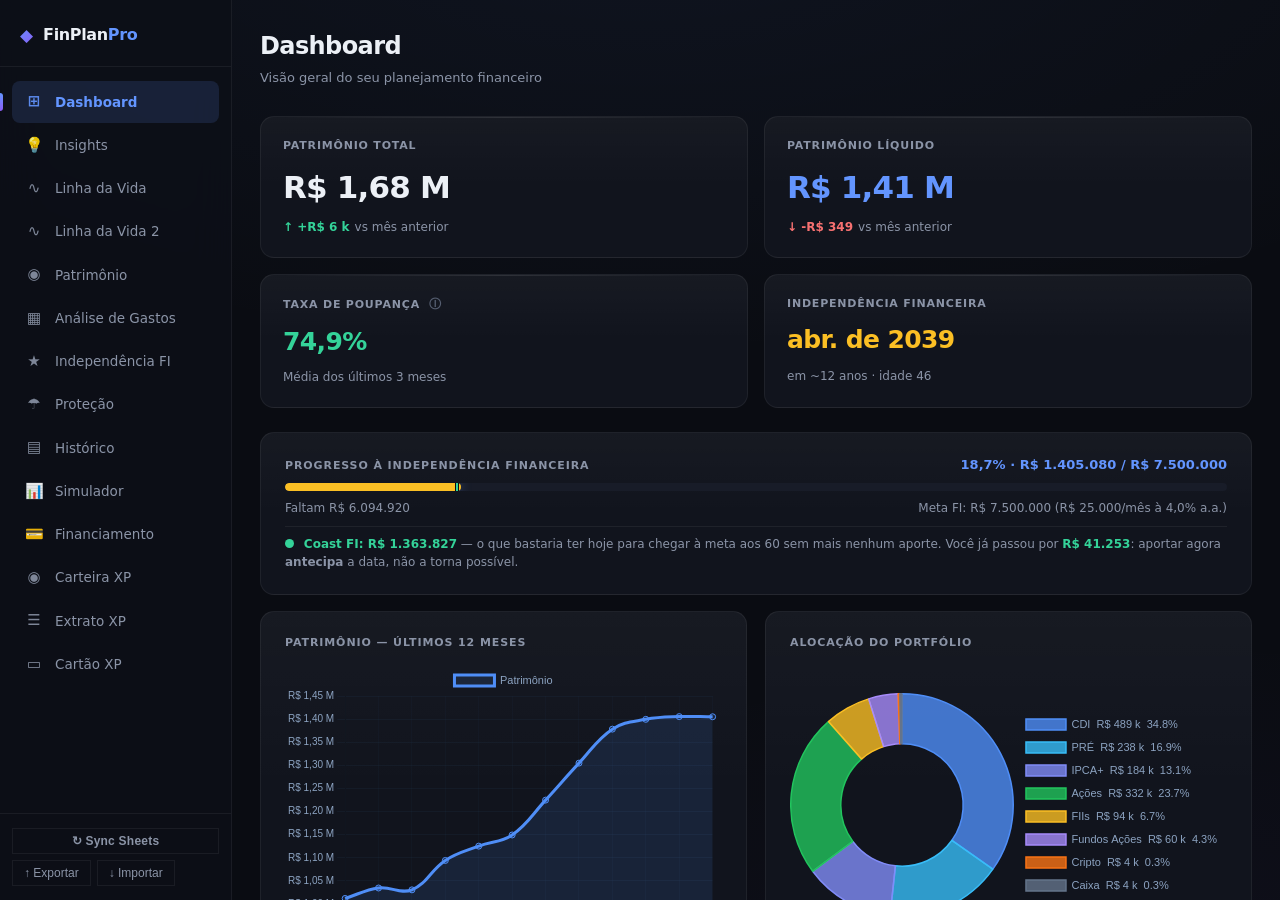
==== commit 50b2b315: "feat: fechamento do mes, Retrato com runway/coast FI, titulos por emissor, acompanhamento FIRE e Lin" ====
--- a/index.html
+++ b/index.html
@@ -10,7 +10,7 @@
   <meta name="apple-mobile-web-app-capable" content="yes">
   <meta name="apple-mobile-web-app-status-bar-style" content="black-translucent">
   <meta name="apple-mobile-web-app-title" content="FinPlan">
-  <meta name="finplan-build" content="20260929101631">
+  <meta name="finplan-build" content="20261021163917">
   <link rel="apple-touch-icon" href="icon-192.png">
   <style>
 /* ═══════════════════════════════════════════════════════════
@@ -446,6 +446,166 @@
 }
 .fi-mode-note b { color: var(--text-muted); }
 
+/* Canvas responsivo não pode ditar a largura mínima da coluna (senão vaza no celular) */
+#page-fi .grid-2 > * { min-width: 0; }
+
+/* Linha da Vida 2 */
+.tl2-sub { font-size: 11px; font-weight: 400; color: var(--text-dim); text-transform: none; letter-spacing: 0; margin-left: 6px; }
+#page-timeline2 .card-title { display: flex; align-items: center; flex-wrap: wrap; gap: 4px; }
+.tl2-ctrl { display: flex; align-items: center; gap: 18px; flex-wrap: wrap; margin: 4px 0 6px; }
+.tl2-seg { margin: 0; max-width: 420px; flex: 1 1 320px; }
+.tl2-z { color: var(--text-dim); }
+.tl2-marcos { display: flex; flex-direction: column; }
+.tl2-marco { display: grid; grid-template-columns: 92px 28px 1fr; align-items: start; gap: 10px; padding: 9px 0; border-top: 1px solid var(--border); }
+.tl2-marco:first-child { border-top: none; padding-top: 2px; }
+.tl2-marco-q { font-size: 12.5px; font-weight: 700; color: var(--text); font-variant-numeric: tabular-nums; }
+.tl2-marco-q small { display: block; font-size: 11px; font-weight: 400; color: var(--text-muted); }
+.tl2-marco-l { display: flex; justify-content: center; padding-top: 1px; }
+.tl2-num { display: inline-flex; align-items: center; justify-content: center; width: 18px; height: 18px; border-radius: 50%; color: #0a0c12; font-size: 10.5px; font-weight: 800; }
+.tl2-dot { display: inline-block; width: 11px; height: 11px; border-radius: 50%; margin-top: 3px; }
+.tl2-marco-n { font-size: 13px; font-weight: 700; color: var(--text); }
+.tl2-marco-d { font-size: 12px; color: var(--text-muted); margin-top: 2px; }
+.tl2-anos-wrap { max-height: 520px; overflow: auto; }
+.tl2-anos { font-size: 12.5px; }
+.tl2-anos thead th { position: sticky; top: 0; background: var(--surface); z-index: 1; }
+.tl2-anos td { padding: 7px 12px; }
+.tl2-anos td small { font-size: 10.5px; font-weight: 400; }
+.tl2-anos .tl2-rend { color: var(--cyan); }
+.tl2-anos .red { color: var(--red); }
+.tl2-anos .green { color: var(--green); }
+.tl2-mk { font-size: 11.5px; white-space: normal !important; min-width: 160px; }
+.tl2-cf { gap: 26px; }
+.tl2-cf-h { display: flex; justify-content: space-between; align-items: center; font-size: 12px; font-weight: 700; text-transform: uppercase; letter-spacing: .6px; margin-bottom: 6px; }
+.tl2-items td { padding: 7px 8px; }
+.tl2-items tr.tl2-off td { opacity: .45; }
+.tl2-cmps { display: grid; grid-template-columns: repeat(3, 1fr); gap: 1px; margin-top: 16px; background: var(--border); border: 1px solid var(--border); border-radius: 10px; overflow: hidden; }
+.tl2-cmp { background: var(--surface-2); padding: 10px 14px; display: flex; flex-direction: column; gap: 2px; }
+.tl2-cmp span { font-size: 10.5px; color: var(--text-muted); text-transform: uppercase; letter-spacing: .6px; }
+.tl2-cmp b { font-size: 18px; font-variant-numeric: tabular-nums; }
+.tl2-cmp small { font-size: 11.5px; color: var(--text-muted); }
+.tl2-cmp small span { font-size: inherit; text-transform: none; letter-spacing: 0; }
+.tl2-tag { font-size: 10.5px; font-weight: 700; text-transform: uppercase; letter-spacing: .5px; border: 1px solid; border-radius: 999px; padding: 1px 8px; }
+.tl2-params { display: grid; grid-template-columns: repeat(3, 1fr); gap: 26px; }
+.tl2-params > div { display: flex; flex-direction: column; gap: 12px; }
+.tl2-meta { font-size: 12px; color: var(--text-muted); line-height: 1.5; margin-top: 4px; }
+.tl2-meta b { color: var(--text); }
+.tl2-meta a { color: var(--accent); text-decoration: none; }
+.tl2-num-in { width: 64px; background: var(--surface-2); border: 1px solid var(--border-2); border-radius: 6px; color: var(--text); padding: 4px 6px; text-align: right; font-variant-numeric: tabular-nums; }
+#page-timeline2 .grid-2 > * { min-width: 0; }
+@media (max-width: 900px) {
+  .tl2-params, .tl2-cmps { grid-template-columns: 1fr; }
+  .tl2-marco { grid-template-columns: 76px 24px 1fr; }
+}
+
+/* Aba FI — Simulador "e se…?" */
+.fisim { display: grid; grid-template-columns: minmax(260px, 340px) 1fr; gap: 26px; align-items: start; }
+.fisim-in { display: flex; flex-direction: column; gap: 12px; }
+.fisim-tag { font-size: 10px; font-weight: 600; color: var(--text-dim); text-transform: none; letter-spacing: 0; margin-left: 6px; }
+.fisim-chips { display: flex; flex-wrap: wrap; gap: 6px; }
+.fisim-chip {
+  border: 1px solid var(--border-2); background: var(--surface-2); color: var(--text-muted);
+  font-size: 11.5px; font-weight: 600; padding: 5px 10px; border-radius: 999px; cursor: pointer;
+  transition: color .15s, border-color .15s, background .15s;
+}
+.fisim-chip:hover { color: var(--text); border-color: var(--accent); }
+.fisim-chip.on { background: var(--accent-dim); border-color: var(--accent); color: var(--text); }
+.fisim-dot { display: inline-block; width: 6px; height: 6px; border-radius: 50%; background: var(--accent); vertical-align: middle; margin-left: 3px; }
+.fisim-note { font-size: 11px; color: var(--text-dim); margin-top: -6px; }
+.fisim-note b { color: var(--text); }
+.fisim-link { display: flex; gap: 8px; align-items: flex-start; font-size: 11.5px; color: var(--text-muted); line-height: 1.45; cursor: pointer; margin-top: -4px; }
+.fisim-link input { margin-top: 2px; accent-color: var(--accent); }
+.fisim-link b { color: var(--text); }
+.fisim-head { font-size: 15px; line-height: 1.5; color: var(--text); margin-bottom: 12px; min-height: 45px; }
+.fisim-head.muted { color: var(--text-muted); font-size: 13px; }
+.fisim-t { width: 100%; border-collapse: collapse; font-size: 12.5px; font-variant-numeric: tabular-nums; }
+.fisim-t th { font-size: 10.5px; font-weight: 600; color: var(--text-muted); text-transform: uppercase; letter-spacing: .6px; text-align: right; padding: 0 8px 6px; }
+.fisim-t td { padding: 7px 8px; border-top: 1px solid var(--border); text-align: right; white-space: nowrap; }
+.fisim-t td:first-child { text-align: left; color: var(--text-muted); white-space: normal; padding-left: 0; }
+.fisim-t td.sim { color: var(--text); font-weight: 700; }
+.fisim-t td.d { font-size: 11.5px; font-weight: 600; color: var(--text-muted); }
+.fisim-t small { font-size: 10.5px; color: var(--text-muted); font-weight: 500; margin-left: 2px; }
+.fisim-leg { display: flex; flex-wrap: wrap; align-items: center; gap: 6px 16px; font-size: 11.5px; color: var(--text); margin: 18px 0 8px; }
+.fisim-leg i { display: inline-block; width: 16px; height: 3px; border-radius: 2px; vertical-align: middle; margin-right: 6px; }
+.fisim-leg .fisim-leg-k { color: var(--text-dim); font-size: 11px; margin-left: auto; }
+@media (max-width: 900px) { .fisim { grid-template-columns: 1fr; } .fisim-leg .fisim-leg-k { margin-left: 0; } }
+@media (max-width: 600px) {
+  .fisim-t td, .fisim-t th { padding-left: 4px; padding-right: 4px; }
+  .fisim-t small { display: block; margin-left: 0; }
+}
+
+/* Aba FI — Jornada: faixa de 4 números sobre o leque */
+.fi-strip {
+  display: grid; grid-template-columns: repeat(4, 1fr);
+  border: 1px solid var(--border); border-radius: 10px; margin-bottom: 16px;
+  background: var(--surface-2);
+}
+.fi-stat { padding: 12px 14px; min-width: 0; }
+.fi-stat + .fi-stat { border-left: 1px solid var(--border); }
+.fi-stat-lbl { font-size: 10.5px; color: var(--text-muted); text-transform: uppercase; letter-spacing: .6px; margin-bottom: 6px; }
+.fi-stat-val { font-size: 24px; font-weight: 800; letter-spacing: -.5px; font-variant-numeric: tabular-nums; }
+.fi-stat-sub { font-size: 11.5px; color: var(--text-muted); line-height: 1.45; margin-top: 4px; }
+.fi-chart-t { font-size: 12px; font-weight: 600; color: var(--text); margin-bottom: 8px; }
+.fi-chart-n { font-size: 11.5px; color: var(--text-muted); line-height: 1.5; margin-top: 6px; }
+.fi-read { font-size: 12.5px; color: var(--text-muted); line-height: 1.6; margin-top: 12px; }
+.fi-read p + p { margin-top: 6px; }
+.fi-read b { color: var(--text); }
+
+/* Aba FI — Quanto dá pra sacar */
+.fi-wd-row {
+  display: grid; grid-template-columns: 1fr auto 120px; align-items: baseline; gap: 12px;
+  padding: 9px 0; border-bottom: 1px solid var(--border);
+}
+.fi-wd-row:first-child { padding-top: 0; }
+.fi-wd-lbl { font-size: 12.5px; color: var(--text-muted); }
+.fi-wd-val { font-size: 19px; font-weight: 700; font-variant-numeric: tabular-nums; }
+.fi-wd-val small { font-size: 11px; color: var(--text-muted); font-weight: 500; }
+.fi-wd-aux { font-size: 12px; font-weight: 600; text-align: right; font-variant-numeric: tabular-nums; }
+.fi-flex { display: grid; grid-template-columns: auto auto auto 1fr; align-items: center; gap: 14px; }
+.fi-flex-val { font-size: 22px; font-weight: 800; font-variant-numeric: tabular-nums; }
+.fi-flex-arrow { color: var(--text-dim); font-size: 18px; }
+.fi-flex-note { font-size: 12px; color: var(--text-muted); line-height: 1.5; }
+.fi-flex-note b { color: var(--green); }
+
+/* Aba FI — Alavancas (tornado): uma linha por variação, barra a partir do centro */
+.tor { display: flex; flex-direction: column; font-size: 12.5px; }
+.tor-h, .tor-row {
+  display: grid; grid-template-columns: 170px 62px minmax(120px, 1fr) 90px 130px;
+  align-items: center; gap: 10px;
+}
+.tor-h { font-size: 10.5px; color: var(--text-muted); text-transform: uppercase; letter-spacing: .6px; padding-bottom: 8px; }
+.tor-h-track { display: flex; justify-content: space-between; }
+.tor-h-track i { font-style: normal; }
+.tor-row { padding: 3px 0; }
+.tor-row.tor-first { border-top: 1px solid var(--border); padding-top: 9px; }
+.tor-row:not(.tor-first) { padding-bottom: 9px; }
+.tor-lbl { font-weight: 600; color: var(--text); }
+.tor-var { color: var(--text-muted); font-variant-numeric: tabular-nums; }
+.tor-track { position: relative; height: 12px; }
+.tor-track::before { content: ''; position: absolute; left: 50%; top: -4px; bottom: -4px; border-left: 1px solid var(--border-2); }
+.tor-bar { position: absolute; top: 0; height: 100%; border-radius: 3px; min-width: 2px; }
+.tor-bar.early { left: 50%; background: var(--green); }
+.tor-bar.late  { right: 50%; background: var(--red); }
+.tor .r { text-align: right; font-variant-numeric: tabular-nums; }
+.tor-d { font-weight: 600; }
+.tor-s small { font-size: 11px; }
+
+@media (max-width: 900px) {
+  .fi-strip { grid-template-columns: 1fr 1fr; }
+  .fi-stat:nth-child(3) { border-left: none; }
+  .fi-stat:nth-child(n+3) { border-top: 1px solid var(--border); }
+  .tor-h, .tor-row { grid-template-columns: 110px 54px minmax(80px, 1fr) 76px 104px; gap: 8px; }
+}
+@media (max-width: 600px) {
+  .fi-strip { grid-template-columns: 1fr; }
+  .fi-stat + .fi-stat { border-left: none; border-top: 1px solid var(--border); }
+  .fi-flex { grid-template-columns: auto auto auto; }
+  .fi-flex-note { grid-column: 1 / -1; }
+  .fi-wd-row { grid-template-columns: 1fr auto; }
+  .fi-wd-aux { grid-column: 1 / -1; text-align: left; }
+  .tor-h, .tor-row { grid-template-columns: 1fr 48px 68px 88px; gap: 6px; }
+  .tor-track, .tor-h-track { display: none; }
+}
+
 /* Rentabilidade Equivalente */
 .eq-headline { font-size: 26px; font-weight: 700; color: var(--text); letter-spacing: -.5px; }
 .eq-headline span { font-size: 14px; color: var(--text-muted); font-weight: 500; }
@@ -834,20 +994,53 @@
 /* cantos (cabeçalho das colunas fixas): grudam nos dois eixos, acima de tudo */
 .fin-hist-wrap thead th:nth-child(1), .fin-hist-wrap thead th:nth-child(2) { z-index: 3; }
 
-/* Fluxo de Caixa: cabeçalho fixo no topo + 1ª coluna (rótulos) fixa na horizontal */
-.fluxo-grid-wrap thead th { position: sticky; top: 0; background: var(--surface); z-index: 2; box-shadow: 0 1px 0 var(--border-2); }
+/* Fluxo de Caixa: cabeçalho em duas linhas fixas (ano / mês) + 1ª coluna (rótulos) fixa.
+   Ocupa a altura da tela em vez de uma caixa de 600px. */
+.fluxo-grid-wrap {
+  max-height: calc(100vh - 280px); min-height: 360px; overflow: auto;
+  border: 1px solid var(--border); border-radius: 10px;
+}
+.fx-table { font-size: 12.5px; }
+.fx-table td { padding: 6px 12px; color: var(--text); }
+.fluxo-grid-wrap thead th { position: sticky; background: var(--surface-2); z-index: 2; }
+.fluxo-grid-wrap thead tr.fx-years th {
+  top: 0; height: 30px; padding: 0 12px; line-height: 30px; border-bottom: none;
+  color: var(--text); font-size: 11.5px; font-weight: 700; letter-spacing: .8px; text-align: left;
+}
+/* rótulo do ano gruda logo depois da coluna fixa enquanto o grupo estiver na tela */
+.fx-yl { position: sticky; left: 202px; }
+.fluxo-grid-wrap thead tr.fx-months th { color: var(--text-muted); top: 30px; height: 28px; padding: 0 12px; line-height: 28px; box-shadow: 0 1px 0 var(--border-2); border-bottom: none; }
 .fluxo-grid-wrap th:nth-child(1), .fluxo-grid-wrap td:nth-child(1) {
-  position: sticky; left: 0; min-width: 150px; text-align: left;
+  position: sticky; left: 0; min-width: 190px; text-align: left;
   background: var(--surface); z-index: 1; box-shadow: 1px 0 0 var(--border-2);
 }
-.fluxo-grid-wrap thead th:nth-child(1) { z-index: 3; }
-/* Macro-contas (seções): negrito, cor própria por seção (definida inline); contas de detalhe recuadas e com tom mais claro da mesma cor */
-.fluxo-grid-wrap tr.fx-section td { font-weight: 700; color: var(--text); }
-.fluxo-grid-wrap tr.fx-detail td:nth-child(1) { padding-left: 24px; color: var(--text-muted); }
-.fluxo-grid-wrap tr td { transition: filter .1s; }
-.fluxo-grid-wrap tr:hover td { filter: brightness(1.12); }
+.fluxo-grid-wrap thead th:nth-child(1) { z-index: 3; background: var(--surface-2); }
+/* Divisória de ano, colunas de resumo (Total/Média) e mês mais recente */
+.fx-table .fx-ys { border-left: 1px solid var(--border-2); }
+.fx-table td.fx-sum { font-weight: 600; }
+.fx-table td.fx-avg { font-weight: 400; color: var(--text-muted); }
+.fx-table thead th.fx-sum { color: var(--accent); }
+.fx-table td.fx-last { background-color: rgba(255,255,255,.035); }
+.fx-table thead th.fx-last { color: var(--text); }
+.fx-table td.fx-zero { color: var(--text-dim); }
+/* Hierarquia: macro-conta de topo > seção (+)/(−) > categoria. Cor só no rótulo e na borda. */
+.fx-table tbody tr { border-bottom: 1px solid rgba(255,255,255,.035); }
+.fluxo-grid-wrap tr.fx-top { border-top: 1px solid var(--border-2); }
+.fluxo-grid-wrap tr.fx-top td { font-weight: 800; text-transform: uppercase; letter-spacing: .03em; font-size: 12px; padding-top: 9px; padding-bottom: 9px; }
+.fluxo-grid-wrap tr.fx-section td { font-weight: 700; }
+.fluxo-grid-wrap tr.fx-top, .fluxo-grid-wrap tr.fx-section { cursor: pointer; }
+.fluxo-grid-wrap tr.fx-detail td { color: #c3cad6; }
+.fluxo-grid-wrap tr.fx-detail td:nth-child(1) { padding-left: 28px; color: var(--text-muted); }
+.fluxo-grid-wrap tbody tr:hover td { box-shadow: inset 0 0 0 9999px rgba(255,255,255,.045); }
+.fluxo-grid-wrap tbody tr:hover td:nth-child(1) { box-shadow: 1px 0 0 var(--border-2), inset 0 0 0 9999px rgba(255,255,255,.045); }
 .fx-caret { display:inline-block; width:14px; color:var(--text-dim); font-size:10px; }
-.fluxo-grid-wrap tr.fx-top td { font-weight:800; text-transform:uppercase; letter-spacing:.03em; font-size:12px; }
+.fx-legend { display: flex; flex-wrap: wrap; align-items: center; gap: 4px 14px; font-size: 11px; color: var(--text-muted); }
+.fx-legend i { display: inline-block; width: 10px; height: 10px; border-radius: 2px; margin-right: 5px; vertical-align: -1px; }
+.fx-legend .fx-legend-k { color: var(--text-dim); }
+@media (max-width: 600px) {
+  .fluxo-grid-wrap th:nth-child(1), .fluxo-grid-wrap td:nth-child(1) { min-width: 130px; max-width: 150px; white-space: normal; }
+  .fluxo-grid-wrap { max-height: calc(100vh - 220px); }
+}
 tr.fi-row td { background: rgba(52,211,153,.07); }
 tr.fi-row td:first-child { font-weight: 700; }
 
@@ -1370,7 +1563,10 @@
 .rp-toc-n { display: inline-block; min-width: 20px; color: var(--acc); font-weight: 700; }
 
 /* ── Seção ───────────────────────────────────────────────── */
-.rp-sec { margin-bottom: 34px; }
+.rp-sec { margin-bottom: 34px; scroll-margin-top: 64px; }   /* pulo do índice/referência não some atrás da .rp-bar sticky */
+/* Referência cruzada "seção N" — herda o tom do texto em volta (inclusive .rp-dim) */
+.rp-xref { color: var(--acc); text-decoration: underline; text-decoration-style: dotted; text-underline-offset: 2px; }
+.rp-xref:hover { text-decoration-style: solid; }
 .rp-sec-head { display: flex; align-items: baseline; gap: 10px; border-bottom: 1px solid var(--ink); padding-bottom: 7px; margin-bottom: 6px; }
 .rp-sec-n { font-size: 11px; font-weight: 800; color: var(--acc); letter-spacing: .06em; }
 .rp-sec-t { font-size: 17.5px; font-weight: 800; letter-spacing: -.4px; }
@@ -1652,6 +1848,9 @@
       </a>
       <a class="nav-item" data-page="timeline" href="#" onclick="navigate('timeline');return false;">
         <span class="nav-icon">&#8767;</span><span>Linha da Vida</span>
+      </a>
+      <a class="nav-item" data-page="timeline2" href="#" onclick="navigate('timeline2');return false;">
+        <span class="nav-icon">&#8767;</span><span>Linha da Vida 2</span>
       </a>
       <a class="nav-item" data-page="portfolio" href="#" onclick="navigate('portfolio');return false;">
         <span class="nav-icon">&#9673;</span><span>Patrim&ocirc;nio</span>
@@ -1692,6 +1891,7 @@
     <div id="page-dashboard"   class="page active"></div>
     <div id="page-insights"    class="page"></div>
     <div id="page-timeline"    class="page"></div>
+    <div id="page-timeline2"   class="page"></div>
     <div id="page-portfolio"   class="page"></div>
     <div id="page-assumptions" class="page"></div>
     <div id="page-expenses"    class="page"></div>
@@ -2540,9 +2740,12 @@
 function buildScenarioPaths(months) {
   const base = weightedReturnReal();   // projeção em valores de hoje (real)
   const w0   = investableWealth();     // FI parte do patrimônio investível (exclui imóvel)
+  // Objetivos entram em todos os cenários: o plano real é COM eles. Quanto eles
+  // custam em tempo continua visível no goalsFIImpact() (sem × com).
+  const flows = goalFlows();
   return S.scenarios.map(sc => ({
     ...sc,
-    path: projectPath(months, w0, base + sc.retDelta, sc.incDelta, sc.expDelta),
+    path: projectPath(months, w0, base + sc.retDelta, sc.incDelta, sc.expDelta, flows),
   }));
 }
 
@@ -2728,6 +2931,120 @@
   return (Math.pow(acc, 12 / slice.length) - 1) * 100;
 }
 
+// ── 5b2. ACOMPANHAMENTO FIRE — o plano está se confirmando? ──
+// A projeção roda sobre premissas digitadas (retorno esperado, poupança do Fluxo de
+// Caixa). Aqui elas são confrontadas com o Histórico, e a data da FI é refeita em cada
+// fechamento para mostrar se o plano está ganhando ou perdendo terreno.
+
+const _ipcaM = y => Math.pow(1 + (IPCA_YEARLY[y] ?? S.assumptions.ipca ?? 4.5) / 100, 1/12);
+
+// Inflação acumulada entre dois meses 'YYYY-MM' (de → até), mês a mês pela tabela anual.
+function ipcaFactor(from, to) {
+  let f = 1;
+  for (let d = from; d < to; ) { d = addMonths(d, 1); f *= _ipcaM(+d.slice(0, 4)); }
+  return f;
+}
+
+// Retorno REAL anualizado da carteira na janela: TWR composto ÷ IPCA do mesmo período.
+// null com menos de 12 meses — um ano é o mínimo para não confundir sorte com premissa.
+function realizedRealReturn(n = 36) {
+  const rs = realizedReturns().slice(-n);
+  if (rs.length < 12) return null;
+  const nom = rs.reduce((p, x) => p * (1 + x.r), 1);
+  const inf = rs.reduce((p, x) => p * _ipcaM(+x.d.slice(0, 4)), 1);
+  // Meses sem a Rentabilidade da planilha caem no recálculo Δpl − aporte. Se naquele
+  // mês havia imóvel (pat ≠ pl) e não há o split do aporte (apoPL), o aporte em imóvel
+  // vira "prejuízo de mercado" — o número sai viesado para baixo. Conta para avisar.
+  const byD = Object.fromEntries(HISTORICAL.map(h => [h.d, h]));
+  const suspect = rs.filter(x => { const h = byD[x.d]; return h && (h.rent == null || h.rent === '') && h.apoPL == null && h.pat !== h.pl; }).length;
+  return { pct: (Math.pow(Math.max(nom / inf, 0.01), 12 / rs.length) - 1) * 100, n: rs.length, suspect };
+}
+
+// Poupança mensal que a projeção assume hoje (aba Fluxo de Caixa).
+function plannedSavings() {
+  const inc = S.incomes.filter(i => i.active).reduce((s, i) => s + i.amount, 0);
+  const exp = S.expenses.filter(e => e.active).reduce((s, e) => s + e.amount, 0);
+  return inc - exp;
+}
+
+// Aporte médio que de fato entrou no investível (apoPL — imóvel fora) nos últimos
+// N meses do calendário, em R$ do último fechamento. Bônus entram: é o que aconteceu.
+function realizedSaving(nMonths = 12) {
+  const H = HISTORICAL, last = H[H.length - 1].d, from = addMonths(last, -nMonths);
+  const rows = H.filter(h => h.d > from);
+  if (rows.length < 6) return null;
+  const tot = rows.reduce((s, h) => s + apoPLOf(h) * ipcaFactor(h.d, last), 0);
+  // sem apoPL e com imóvel: o aporte total inclui o que foi pro imóvel (superestima)
+  const mixed = rows.filter(h => h.apoPL == null && h.pat !== h.pl).length;
+  return { avg: tot / rows.length, n: rows.length, mixed };
+}
+
+// Gasto anualizado dos 12 meses do calendário que terminam em H[i], em R$ daquele mês.
+function _gas12At(i) {
+  const H = HISTORICAL, d = H[i].d, from = addMonths(d, -12);
+  const rows = H.filter(h => h.d > from && h.d <= d);
+  if (rows.length < 10) return null;
+  return rows.reduce((s, h) => s + (h.gas || 0) * ipcaFactor(h.d, d), 0) / rows.length * 12;
+}
+
+// Taxa de saque implícita mês a mês: gasto real de 12 meses ÷ patrimônio investível.
+// "Se eu parasse naquele mês, estaria sacando X% ao ano." Caiu até a taxa da meta = FI
+// do padrão de vida real, independente da renda-alvo cadastrada.
+function impliedWithdrawalSeries(n = 48) {
+  const H = HISTORICAL, out = [];
+  for (let i = Math.max(0, H.length - n); i < H.length; i++) {
+    const g = _gas12At(i);
+    if (g == null || !(H[i].pl > 0)) continue;
+    out.push({ d: H[i].d, pct: g / H[i].pl * 100 });
+  }
+  return out;
+}
+
+// FI do padrão de vida ATUAL: a meta que o gasto real pede, e quando ela chega.
+function fiCurrentLifestyle() {
+  const g = _gas12At(HISTORICAL.length - 1);
+  if (g == null) return null;
+  const w = investableWealth(), fin = g / (fiRate() / 100);
+  const horizon = (S.assumptions.projectionYears || 30) * 12;
+  const hit = w >= fin ? { m: 0 } : projectPath(horizon, w, weightedReturnReal(), 0, 0, goalFlows()).find(p => p.w >= fin);
+  return { gasMes: g / 12, fin, pct: w / fin * 100, rate: g / w * 100, m: hit ? hit.m : null };
+}
+
+// Data da FI refeita em cada fechamento: o patrimônio daquele mês (em R$ de hoje)
+// projetado com as premissas de HOJE. Fixar as premissas isola o que o patrimônio
+// realizado fez com a data — senão a curva mistura "o mercado andou" com "mexi no slider".
+// m = meses a partir do início da projeção oficial (mesma régua do findFIDate).
+function fiDateHistory(n = 48) {
+  const H = HISTORICAL, last = H[H.length - 1].d;
+  const horizon = (S.assumptions.projectionYears || 30) * 12;
+  const r = weightedReturnReal(), fin = fiNumber(), gf = goalFlows();
+  const out = [];
+  for (let i = Math.max(0, H.length - n); i < H.length; i++) {
+    const h = H[i];
+    if (!(h.pl > 0)) continue;
+    const k = monthsBetween(h.d, last);            // projeção daquele mês começa k meses antes
+    const flows = {};
+    for (const m in gf) flows[+m + k] = gf[m];     // objetivos na mesma data do calendário
+    const hit = projectPath(horizon + k, h.pl * ipcaFactor(h.d, last), r, 0, 0, flows).find(p => p.w >= fin);
+    out.push({ d: h.d, m: hit ? hit.m - k : null });
+  }
+  return out;
+}
+
+// "Se o futuro repetir o passado": a data da FI com o retorno real de 36 meses e o
+// aporte médio de 12 meses no lugar das premissas digitadas.
+function fiIfRealized() {
+  const rr = realizedRealReturn(36), sv = realizedSaving(12);
+  if (!rr || !sv) return null;
+  const plan = plannedSavings(), delta = sv.avg - plan;
+  const A = S.assumptions, horizon = (A.projectionYears || 30) * 12;
+  const retM = A.retirementAge > 0 ? Math.max(0, Math.round((A.retirementAge - currentAge()) * 12)) : horizon;
+  const flows = { ...goalFlows() };
+  for (let m = 0; m < Math.min(horizon, retM); m++) flows[m] = (flows[m] || 0) + delta;   // só enquanto trabalha
+  const fi = findFIDate(projectPath(horizon, investableWealth(), rr.pct, 0, 0, flows));
+  return { fi, rr, sv, plan, delta };
+}
+
 // ── 5c. SIMULADOR DE INVESTIMENTOS ───────────────────────
 
 // Alíquota IR regressiva (sobre o ganho de renda fixa tributável).
@@ -2788,103 +3105,235 @@
   return S.portfolio.reduce((s, a) => s + (VOL_BY_CAT[a.cat] ?? 10) * (a.value / total), 0);
 }
 
-function randn() {
-  let u = 0, v = 0;
-  while (!u) u = Math.random();
-  while (!v) v = Math.random();
-  return Math.sqrt(-2 * Math.log(u)) * Math.cos(2 * Math.PI * v);
-}
-
-// Monte Carlo: distribuição da data de FI com retornos estocásticos
-function monteCarloFI(nSims = 500, maxYears = 40) {
-  const months = maxYears * 12;
-  const fiNum = fiNumber();
-  const w0 = investableWealth();
-  const muM = Math.pow(1 + weightedReturnReal() / 100, 1/12) - 1;
-  const volM = (portfolioVol() / 100) / Math.sqrt(12);
-
-  // Pré-computa poupança mensal projetada (igual ao projectPath determinístico)
+// ── Motor único de ciclo de vida (Monte Carlo) ────────────
+// Uma simulação só responde todas as perguntas da aba FI: quando chego, o dinheiro
+// dura, quanto dá pra sacar, o que mexe o ponteiro. Antes eram quatro loops
+// parecidos e diferentes entre si — cada card contava uma história.
+//
+// Regras (iguais ao projectPath até a FI, para o caminho sem volatilidade cair
+// exatamente na data determinística):
+//   · Trabalhando: renda (crescimento com teto) − gastos + objetivos + eventos.
+//   · Aposenta no mês seguinte ao que o patrimônio bate o Número FI, ou na idade
+//     de aposentadoria — o que vier antes. Daí em diante: renda passiva
+//     (work:false) − saque da renda-alvo + objetivos + eventos. Os gastos
+//     cadastrados saem de cena: aposentado vive da renda-alvo.
+//   · Ruína = patrimônio ≤ 0 depois de aposentar.
+//
+// Sorteios com semente fixa, reaproveitados entre variações (números aleatórios
+// comuns): o resultado não pisca a cada render, e a diferença entre duas
+// variações é efeito da alavanca, não ruído de sorteio.
+const MC_SIMS = 500, MC_SEED = 20261007;
+
+function _mulberry32(seed) {
+  let a = seed >>> 0;
+  return () => {
+    a = (a + 0x6D2B79F5) | 0;
+    let t = Math.imul(a ^ (a >>> 15), 1 | a);
+    t = (t + Math.imul(t ^ (t >>> 7), 61 | t)) ^ t;
+    return ((t ^ (t >>> 14)) >>> 0) / 4294967296;
+  };
+}
+
+// Choques N(0,1) por [simulação × mês]. Cacheados: toda variação usa os mesmos.
+let _mcShockCache = null;
+function _mcShocks(nSims, months) {
+  const c = _mcShockCache;
+  if (c && c.nSims === nSims && c.stride >= months) return c;
+  const rnd = _mulberry32(MC_SEED);
+  const z = new Float64Array(nSims * months);
+  for (let i = 0; i < z.length; i += 2) {           // Box-Muller: dois normais por par
+    const u = 1 - rnd(), v = rnd();
+    const r = Math.sqrt(-2 * Math.log(u));
+    z[i] = r * Math.cos(2 * Math.PI * v);
+    if (i + 1 < z.length) z[i + 1] = r * Math.sin(2 * Math.PI * v);
+  }
+  return (_mcShockCache = { nSims, stride: months, z });
+}
+
+// Fluxos determinísticos mês a mês (em R$ de hoje). Objetivos e eventos entram aqui.
+function _lifeFlows(months, o) {
+  const A = S.assumptions;
+  const capY = A.incomeGrowthCapYears > 0 ? A.incomeGrowthCapYears : Infinity;
+  const incD = o.incDelta || 0, expD = o.expDelta || 0;
+  const goals = o.goals === false ? {} : goalFlows();
+  const work = new Float64Array(months), passive = new Float64Array(months);
+  const exp = new Float64Array(months), extra = new Float64Array(months);
+  const incs = S.incomes.filter(i => i.active), exps = S.expenses.filter(e => e.active);
+  for (let m = 0; m < months; m++) {
+    const y = m / 12, gY = Math.min(y, capY);
+    for (const i of incs) {
+      const v = i.amount * Math.pow(1 + (i.growthRate + incD) / 100, gY);
+      if (i.work !== false) work[m] += v; else passive[m] += v;
+    }
+    for (const e of exps) exp[m] += e.amount * Math.pow(1 + (e.growthRate + expD) / 100, y);
+    extra[m] = (goals[m] || 0);
+  }
+  for (const ev of (S.events || [])) if (ev.monthOffset >= 0 && ev.monthOffset < months) extra[ev.monthOffset] += ev.impact;
+  return { work, passive, exp, extra };
+}
+
+// Quantil de um array JÁ ORDENADO (Infinity = "não aconteceu" fica na cauda).
+function _q(sorted, p) {
+  if (!sorted.length) return null;
+  return sorted[Math.min(sorted.length - 1, Math.floor(p * sorted.length))];
+}
+
+// o: { nSims, horizonAge, rReal, vol, fiNum, saque, retAge, savMult, incDelta,
+//      expDelta, aporteDelta, goals:false, fan:false, flex:{floor,cut} } — tudo opcional.
+//   aporteDelta: R$/mês somados à poupança enquanto trabalha (o Simulador da aba usa).
+function simulateLife(o = {}) {
   const A = S.assumptions, age0 = currentAge();
-  const retAge = A.retirementAge > 0 ? A.retirementAge : Infinity;
-  const capY   = A.incomeGrowthCapYears > 0 ? A.incomeGrowthCapYears : Infinity;
-  const sav = [];
+  const horizonAge = o.horizonAge ?? 90;
+  const months = Math.max(12, Math.round((horizonAge - age0) * 12));
+  const nSims  = o.nSims ?? MC_SIMS;
+  const rReal  = o.rReal ?? weightedReturnReal();
+  const vol    = o.vol ?? portfolioVol();
+  const fiNum  = o.fiNum ?? fiNumber();
+  const saque  = o.saque ?? S.fi.targetMonthlyIncome;
+  const retAgeRaw = o.retAge ?? A.retirementAge;
+  const retAge = retAgeRaw > 0 ? retAgeRaw : Infinity;
+  const savMult = o.savMult ?? 1;
+  const aporteDelta = o.aporteDelta || 0;
+  const flex   = o.flex ?? { floor: 0.8, cut: 0.10 };
+  const w0     = investableWealth();
+  const F      = _lifeFlows(months, o);
+  const muM    = Math.pow(1 + rReal / 100, 1/12) - 1;
+  const volM   = (vol / 100) / Math.sqrt(12);
+  const { z, stride } = _mcShocks(nSims, months);
+  const wantFan = o.fan !== false;
+  const nPts   = Math.floor(months / 12) + 1;       // um ponto por ano, começando hoje
+  const fan    = wantFan ? new Float64Array(nSims * nPts) : null;
+
+  // Fluxo líquido de cada fase, pré-somado fora do loop quente
+  const accFlow = new Float64Array(months), decFlow = new Float64Array(months);
   for (let m = 0; m < months; m++) {
-    const y = m / 12;
-    const retired = (age0 + y) >= retAge;
-    const gY = Math.min(y, capY);
-    const inc = S.incomes.filter(i => i.active).reduce((s, i) => (retired && i.work !== false) ? s : s + i.amount * Math.pow(1 + i.growthRate/100, gY), 0);
-    const exp = S.expenses.filter(e => e.active).reduce((s, e) => s + e.amount * Math.pow(1 + e.growthRate/100, y), 0);
-    sav.push(inc - exp);
-  }
-
-  const hits = [];
+    const sav = F.work[m] + F.passive[m] - F.exp[m];
+    accFlow[m] = sav + (savMult - 1) * Math.max(0, sav) + aporteDelta + F.extra[m];
+    decFlow[m] = F.passive[m] + F.extra[m];
+  }
+  // 1º mês com idade ≥ aposentadoria (mesma regra do projectPath: age0 + m/12 ≥ retAge)
+  const retAgeM = retAge === Infinity ? Infinity : Math.max(0, Math.ceil((retAge - age0) * 12 - 1e-9));
+
+  const fiM = new Int32Array(nSims).fill(-1);       // mês em que bateu a meta (−1 = nunca)
+  const retM = new Int32Array(nSims).fill(-1);      // mês em que começou a sacar
+  const ruinM = new Int32Array(nSims).fill(-1);     // mês da ruína com saque fixo
+  const sStar = new Float64Array(nSims);            // maior saque que esta trajetória aguenta
+  const finals = new Float64Array(nSims);
+  let flexOk = 0, cutShareSum = 0, cutShareN = 0;
+
   for (let s = 0; s < nSims; s++) {
-    let w = w0;
+    const zo = s * stride;
+    let w = w0, retired = false, ruined = false;
+    // Depois de aposentar, patrimônio = a − saque·b, linear no saque:
+    //   a = carteira sem saques; b = valor acumulado de sacar R$ 1/mês.
+    // Ruína ⇔ saque ≥ a/b em algum mês → o saque máximo que a trajetória
+    // aguenta é min(a/b). Um passe só dá a curva de sucesso para QUALQUER saque.
+    let a = 0, b = 0, minRatio = Infinity;
+    let wf = 0, wRet = 0, fRuined = false, cutM = 0, retMonths = 0;
+    if (fan) fan[s * nPts] = w0;
+
     for (let m = 0; m < months; m++) {
-      w = Math.max(0, w * (1 + muM + volM * randn()) + sav[m]);
-      if (w >= fiNum) { hits.push(m); break; }
+      const r = muM + volM * z[zo + m];
+      if (!retired && m >= retAgeM) { retired = true; retM[s] = m; a = w; wf = w; wRet = w; }
+      if (!retired) {
+        w = Math.max(0, w * (1 + r) + accFlow[m]);
+        if (w >= fiNum) { fiM[s] = m; retired = true; retM[s] = m + 1; a = w; wf = w; wRet = w; }
+      } else {
+        const other = decFlow[m];
+        a = a * (1 + r) + other;
+        b = b * (1 + r) + 1;
+        const ratio = a / b;
+        if (ratio < minRatio) minRatio = ratio;
+        if (!ruined && a - saque * b <= 0) { ruined = true; ruinM[s] = m; }
+        if (!fRuined) {
+          const cut = wf < flex.floor * wRet;      // abaixo do piso → aperta o cinto
+          wf = wf * (1 + r) + other - saque * (cut ? 1 - flex.cut : 1);
+          retMonths++; if (cut) cutM++;
+          if (wf <= 0) fRuined = true;
+        }
+      }
+      if (fan && (m + 1) % 12 === 0) {
+        const k = (m + 1) / 12;
+        if (k < nPts) fan[s * nPts + k] = !retired ? w : ruined ? 0 : Math.max(0, a - saque * b);
+      }
     }
-  }
-
-  if (!hits.length) return null;
-  hits.sort((a, b) => a - b);
-  const pct = q => hits[Math.min(hits.length - 1, Math.floor(q * hits.length))];
+    sStar[s] = retired ? Math.max(0, minRatio) : Infinity;
+    finals[s] = !retired ? w : ruined ? 0 : Math.max(0, a - saque * b);
+    if (!fRuined) flexOk++;
+    if (retMonths > 0) { cutShareSum += cutM / retMonths; cutShareN++; }
+  }
+
+  // ── Resumo — percentis sobre TODAS as simulações, nunca só as sobreviventes
+  const fiSorted = Array.from(fiM, m => m < 0 ? Infinity : m).sort((x, y) => x - y);
+  const fin = v => (v === Infinity ? null : v);
+  const ruinAges = [];
+  ruinM.forEach(m => { if (m >= 0) ruinAges.push(age0 + m / 12); });
+  ruinAges.sort((x, y) => x - y);
+  const finalsSorted = Array.from(finals).sort((x, y) => x - y);
+  const sSorted = Array.from(sStar).sort((x, y) => x - y);
+  const nRuined = ruinAges.length;
+
+  let fanQ = null;
+  if (fan) {
+    fanQ = { p10: [], p25: [], p50: [], p75: [], p90: [] };
+    const col = new Float64Array(nSims);
+    for (let k = 0; k < nPts; k++) {
+      for (let s = 0; s < nSims; s++) col[s] = fan[s * nPts + k];
+      col.sort();
+      fanQ.p10.push(_q(col, .10)); fanQ.p25.push(_q(col, .25)); fanQ.p50.push(_q(col, .50));
+      fanQ.p75.push(_q(col, .75)); fanQ.p90.push(_q(col, .90));
+    }
+  }
+
+  return {
+    sims: nSims, months, horizonAge, age0, fiNum, saque, retAge, rReal, vol,
+    reachPct: fiSorted.filter(m => m !== Infinity).length / nSims * 100,
+    fiP10: fin(_q(fiSorted, .10)), fiP50: fin(_q(fiSorted, .50)), fiP90: fin(_q(fiSorted, .90)),
+    fiMonths: fiSorted,
+    successRate: (nSims - nRuined) / nSims * 100,
+    medianRuinAge: _q(ruinAges, .5),
+    medianFinal: _q(finalsSorted, .5), p10Final: _q(finalsSorted, .10),
+    safe90: fin(_q(sSorted, .10)), safe95: fin(_q(sSorted, .05)),
+    successAt: x => sSorted.filter(v => v > x).length / nSims * 100,
+    flexSuccess: flexOk / nSims * 100,
+    flexCutShare: cutShareN ? cutShareSum / cutShareN * 100 : 0,
+    flex, fan: fanQ,
+  };
+}
+
+// Memo: a aba FI, os ⓘ e o relatório pedem as mesmas simulações — roda uma vez por estado.
+const _lifeMemo = new Map();
+function lifeSim(o = {}) {
+  const key = JSON.stringify([o, S.fi, S.assumptions, S.incomes, S.expenses, S.goals, S.events,
+    S.profile.birthYear, investableWealth(), weightedReturnReal(), portfolioVol()]);
+  let r = _lifeMemo.get(key);
+  if (!r) {
+    if (_lifeMemo.size > 60) _lifeMemo.clear();
+    r = simulateLife(o);
+    _lifeMemo.set(key, r);
+  }
+  return r;
+}
+
+// Compat (relatório PDF): chegada à FI. Percentis sobre todas as simulações —
+// p90 = null quando nem 90% chegam até o horizonte (antes: percentil só de quem chegou).
+function monteCarloFI() {
+  const r = lifeSim({ fan: false });
+  if (r.fiP10 == null) return null;
   const horizon = S.assumptions.projectionYears * 12;
   return {
-    p10: pct(0.10), p50: pct(0.50), p90: pct(0.90),
-    probInHorizon: hits.filter(m => m <= horizon).length / nSims * 100,
-    sims: nSims,
+    p10: r.fiP10, p50: r.fiP50, p90: r.fiP90,
+    probInHorizon: r.fiMonths.filter(m => m <= horizon).length / r.sims * 100,
+    sims: r.sims,
   };
 }
 
-// Monte Carlo de DECUMULAÇÃO: o dinheiro dura depois da FI?
-// Cada simulação: acumula (poupança projetada) até atingir a FI ou a idade de
-// aposentadoria (o que vier primeiro); daí em diante saca a renda-alvo mensal
-// (real) até a idade-horizonte. Sucesso = patrimônio nunca zera.
-function monteCarloDecum(nSims = 500, horizonAge = 90) {
-  const fiNum = fiNumber();
-  const w0    = investableWealth();
-  const muM   = Math.pow(1 + weightedReturnReal() / 100, 1/12) - 1;
-  const volM  = (portfolioVol() / 100) / Math.sqrt(12);
-  const A     = S.assumptions, age0 = currentAge();
-  const retAge = A.retirementAge > 0 ? A.retirementAge : Infinity;
-  const capY   = A.incomeGrowthCapYears > 0 ? A.incomeGrowthCapYears : Infinity;
-  const saque  = S.fi.targetMonthlyIncome;
-  const months = Math.max(12, Math.round((horizonAge - age0) * 12));
-
-  // Poupança mensal na fase de acumulação (mesma lógica do monteCarloFI)
-  const sav = [];
-  for (let m = 0; m < months; m++) {
-    const y = m / 12;
-    const gY = Math.min(y, capY);
-    const inc = S.incomes.filter(i => i.active).reduce((s, i) => s + i.amount * Math.pow(1 + i.growthRate/100, gY), 0);
-    const exp = S.expenses.filter(e => e.active).reduce((s, e) => s + e.amount * Math.pow(1 + e.growthRate/100, y), 0);
-    sav.push(inc - exp);
-  }
-
-  let ok = 0;
-  const finals = [], ruinAges = [];
-  for (let s = 0; s < nSims; s++) {
-    let w = w0, retired = false, ruined = false;
-    for (let m = 0; m < months; m++) {
-      const age = age0 + m / 12;
-      if (!retired && (w >= fiNum || age >= retAge)) retired = true;
-      const flow = retired ? -saque : sav[m];
-      w = w * (1 + muM + volM * randn()) + flow;
-      if (w <= 0) { ruined = true; ruinAges.push(age); break; }
-    }
-    if (!ruined) { ok++; finals.push(w); }
-  }
-
-  finals.sort((a, b) => a - b);
-  ruinAges.sort((a, b) => a - b);
-  const q = (arr, p) => arr.length ? arr[Math.min(arr.length - 1, Math.floor(p * arr.length))] : null;
+// Compat: sobrevivência pós-FI. Patrimônio final conta quem quebrou como R$ 0.
+function monteCarloDecum(nSims = MC_SIMS, horizonAge = 90) {
+  const r = lifeSim({ fan: false, horizonAge });
   return {
-    successRate:   ok / nSims * 100,
-    medianFinal:   q(finals, 0.5),
-    p10Final:      q(finals, 0.10),
-    medianRuinAge: q(ruinAges, 0.5),
-    horizonAge, sims: nSims, saque,
+    successRate: r.successRate, medianFinal: r.medianFinal, p10Final: r.p10Final,
+    medianRuinAge: r.medianRuinAge, horizonAge, sims: r.sims, saque: r.saque,
   };
 }
 
@@ -3347,7 +3796,7 @@
       ignores: 'IR sobre os saques — a renda-alvo é tratada como líquida.',
       assumes: isPerp
         ? 'Você vive só do juro real: o principal se preserva para sempre em valor de hoje. Juro maior assumido → precisa de MENOS principal (por isso a meta cai quando a taxa sobe).'
-        : 'A taxa é a premissa de quanto dá pra sacar por ano sem quebrar — taxa maior exige MENOS patrimônio (meta cai), mas aumenta o risco de ruína. O contrapeso está no card Sobrevivência pós-FI.',
+        : 'A taxa é a premissa de quanto dá pra sacar por ano sem quebrar — taxa maior exige MENOS patrimônio (meta cai), mas aumenta o risco de ruína. O contrapeso está na Fronteira da taxa de retirada.',
     };
   },
   fidate: () => {
@@ -3360,9 +3809,12 @@
         ['Ponto de partida (patrimônio investível)', fmt(investableWealth())],
         ['Retorno real (premissa carteira − IPCA)', fmtPct(weightedReturnReal()) + ' a.a.'],
         ['+ Poupança mensal (aba Fluxo de Caixa)', fmt(inc - exp) + '/mês (' + fmt(inc) + ' − ' + fmt(exp) + ')'],
+        ['− Objetivos da Linha da Vida (na data-alvo)', (S.goals || []).length
+          ? fmt((S.goals || []).reduce((s, g) => s + goalValorNaData(g), 0)) + ' em ' + S.goals.length + ' meta(s)'
+          : 'nenhum'],
         ['Meta: Número FI', fmt(fiNumber())],
       ],
-      ignores: 'Volatilidade (é o caminho médio — veja o Monte Carlo para a dispersão) e os aportes reais do Histórico (usa o fluxo de caixa manual).',
+      ignores: 'Volatilidade (é o caminho médio — a Jornada abaixo mostra a dispersão) e os aportes reais do Histórico (usa o fluxo de caixa manual).',
       assumes: 'Poupança constante em termos reais e retorno igual à premissa todos os meses.',
     };
   },
@@ -3377,46 +3829,121 @@
     ignores: 'O poder de compra: R$ 7,5M em 2034 nominais compram menos que R$ 7,5M de hoje.',
     assumes: 'Existe só como contraste — a data oficial é a REAL, que já desconta a inflação.',
   }),
-  montecarlo: () => ({
-    title: 'Monte Carlo — chegada à FI',
-    what: '500 simulações do caminho até a FI, cada mês sorteando um retorno em torno da média.',
-    calc: [
-      ['Retorno real médio (μ)', fmtPct(weightedReturnReal()) + ' a.a.'],
-      ['Volatilidade da carteira (σ, por classe)', fmtPct(portfolioVol()) + ' a.a.'],
-      ['P10/P50/P90', 'os meses em que 10%/50%/90% das simulações atingiram a meta'],
-    ],
-    ignores: 'Correlações entre classes (superestima um pouco o risco) e caudas gordas (usa distribuição normal — crashes reais são piores).',
-    assumes: 'Poupança mensal igual à do cenário determinístico.',
-  }),
+  acomp: () => {
+    const rr = realizedRealReturn(36), sv = realizedSaving(12), pad = fiCurrentLifestyle();
+    return {
+      title: 'Acompanhamento do plano',
+      what: 'A projeção roda sobre duas premissas que você digitou — retorno esperado e poupança mensal. Este card as confronta com o Histórico e refaz a data da FI em cada fechamento, para mostrar se o plano está ganhando ou perdendo terreno.',
+      calc: [
+        ['Data da FI por fechamento', 'patrimônio investível do mês (em R$ de hoje) projetado com as premissas ATUAIS — isola o efeito do que aconteceu, não de mudança de premissa'],
+        ['Retorno real realizado', rr ? `TWR de ${rr.n} meses ÷ IPCA = ${fmtPct(rr.pct)} a.a. (premissa ${fmtPct(weightedReturnReal())})` : 'sem 12 meses de rentabilidade'],
+        ['Aporte médio realizado', sv ? `${fmt(sv.avg)}/mês em ${sv.n} meses, só o que entrou no investível (imóvel fora), corrigido pelo IPCA` : 'sem 6 meses de aporte'],
+        ['Aporte da projeção', fmt(plannedSavings()) + '/mês (receitas − despesas do Fluxo de Caixa)'],
+        ['Taxa de saque implícita', pad ? `gasto de 12 meses ${fmt(pad.gasMes * 12)} ÷ ${fmt(investableWealth())} = ${fmtPct(pad.rate)}` : 'sem 10 meses de gasto'],
+      ],
+      ignores: 'A data por fechamento usa a idade e os eventos de hoje para todos os meses — aproximação que só pesa perto da idade de aposentadoria.',
+      assumes: '"Se o futuro repetir o passado" troca as duas premissas pelo realizado (36 meses de retorno, 12 de aporte) e mantém o resto, objetivos inclusive.',
+    };
+  },
+  jornada: () => {
+    const r = window._lastLife || lifeSim();
+    return {
+      title: 'A jornada inteira',
+      what: `${r.sims} trajetórias do patrimônio, de hoje até os ${r.horizonAge}. Cada mês sorteia um retorno em torno da média; a faixa clara cobre 80% das trajetórias, a escura 50%, a linha é a mediana.`,
+      calc: [
+        ['Retorno real médio (μ)', fmtPct(r.rReal) + ' a.a.'],
+        ['Volatilidade da carteira (σ, por classe)', fmtPct(r.vol) + ' a.a.'],
+        ['Até a FI', 'renda − gastos + objetivos + eventos (igual à data do card)'],
+        ['Aposenta', 'ao bater ' + fmtK(r.fiNum) + (r.retAge !== Infinity ? ' ou aos ' + r.retAge + ' anos, o que vier antes' : '')],
+        ['Depois da FI', 'saca ' + fmt(r.saque) + '/mês + objetivos; renda passiva (aluguel etc.) continua'],
+      ],
+      ignores: 'IR sobre saques, correlações entre classes (superestima um pouco o risco) e caudas gordas (distribuição normal — crashes reais são piores).',
+      assumes: 'Sorteios com semente fixa: o mesmo estado sempre dá o mesmo número, e todos os cards da aba usam as mesmas trajetórias.',
+    };
+  },
+  montecarlo: () => {
+    const r = window._lastLife || lifeSim();
+    const ag = m => m == null ? 'não chega' : 'aos ' + Math.floor(r.age0 + m / 12);
+    return {
+      title: 'Chegada à FI — distribuição',
+      what: 'Em que mês cada trajetória bateu o Número FI. Os percentis contam TODAS as simulações: quem nunca chega fica na cauda, em vez de sumir da conta.',
+      calc: [
+        ['P10 — cenário bom', ag(r.fiP10)],
+        ['P50 — mediana', ag(r.fiP50)],
+        ['P90 — cenário ruim', ag(r.fiP90)],
+        ['Bate a meta em algum momento', fmtPct(r.reachPct) + ' das trajetórias'],
+      ],
+      ignores: 'Correlações entre classes e caudas gordas.',
+      assumes: 'Mesma poupança, objetivos e eventos da data determinística — só o retorno oscila. Por isso a mediana costuma chegar depois: volatilidade custa composição.',
+    };
+  },
   mcdecum: () => {
-    const r = window._lastMcDecum;
+    const r = window._lastLife || lifeSim();
     return {
       title: 'Sobrevivência pós-FI',
-      what: 'A pergunta que importa: depois de parar de trabalhar, o dinheiro DURA? Cada simulação acumula até a FI (ou até a idade de aposentadoria) e depois saca a renda-alvo todo mês.',
+      what: 'A pergunta que importa: depois de parar de trabalhar, o dinheiro DURA? Cada trajetória acumula até a FI (ou até a idade de aposentadoria) e depois saca a renda-alvo todo mês.',
       calc: [
-        ['Saque mensal na aposentadoria (renda-alvo, real)', fmt(S.fi.targetMonthlyIncome)],
-        ['Horizonte', 'até os ' + (r ? r.horizonAge : 90) + ' anos'],
-        ['Retorno real μ ± σ', fmtPct(weightedReturnReal()) + ' ± ' + fmtPct(portfolioVol()) + ' a.a.'],
-        ['= Taxa de sucesso', r ? fmtPct(r.successRate) + ' das ' + r.sims + ' simulações' : '—'],
+        ['Saque mensal na aposentadoria (renda-alvo, real)', fmt(r.saque)],
+        ['Horizonte', 'até os ' + r.horizonAge + ' anos'],
+        ['Retorno real μ ± σ', fmtPct(r.rReal) + ' ± ' + fmtPct(r.vol) + ' a.a.'],
+        ['= Taxa de sucesso', fmtPct(r.successRate) + ' das ' + r.sims + ' simulações'],
+        ['Patrimônio aos ' + r.horizonAge + ' (mediana · P10)', fmtK(r.medianFinal) + ' · ' + fmtK(r.p10Final) + ' — quem quebrou conta como zero'],
       ],
-      ignores: 'IR sobre saques, mudanças de gasto na velhice e flexibilidade (cortar gasto em ano ruim melhora muito o resultado real).',
+      ignores: 'IR sobre saques e mudanças de gasto na velhice. A flexibilidade está medida à parte, no card Quanto dá pra sacar.',
       assumes: 'Saque fixo em valor de hoje, sem ajuste de comportamento — é o teste mais duro.',
       sim: {
         inputs: [
-          { key: 'saque', label: 'Simular saque mensal', value: S.fi.targetMonthlyIncome, step: 500, min: 0, unit: 'R$/mês' },
-          { key: 'horizonte', label: 'Simular até a idade', value: r ? r.horizonAge : 90, step: 1, min: currentAge() + 1, unit: 'anos' },
+          { key: 'saque', label: 'Simular saque mensal', value: Math.round(r.saque), step: 500, min: 0, unit: 'R$/mês' },
+          { key: 'horizonte', label: 'Simular até a idade', value: r.horizonAge, step: 1, min: currentAge() + 1, unit: 'anos' },
         ],
         recompute: v => {
-          const saveInc = S.fi.targetMonthlyIncome;
-          S.fi.targetMonthlyIncome = v.saque;
-          const rr = monteCarloDecum(250, Math.round(v.horizonte));
-          S.fi.targetMonthlyIncome = saveInc;   // nunca persiste — só simula
+          // A meta (quando aposenta) fica; só o saque e o horizonte mudam. Nunca persiste.
+          const rr = lifeSim({ fan: false, saque: v.saque, horizonAge: Math.round(v.horizonte) });
           const col = rr.successRate >= 90 ? 'var(--green)' : rr.successRate >= 75 ? 'var(--yellow)' : 'var(--red)';
           return `Sacando ${fmt(v.saque)}/mês até os ${Math.round(v.horizonte)} anos: <b style="color:${col};font-size:15px">${fmtPct(rr.successRate)}</b> de sucesso`;
         },
       },
     };
   },
+  saqueseguro: () => {
+    const r = window._lastLife || lifeSim();
+    return {
+      title: 'Quanto dá pra sacar',
+      what: 'O maior saque mensal que a carteira aguenta com 90% (ou 95%) de confiança, aposentando quando bater a meta atual. É a renda-alvo vista do outro lado: não "quanto preciso juntar", mas "quanto o que vou juntar paga".',
+      calc: [
+        ['Para cada trajetória', 'o maior saque que nunca zera o patrimônio até os ' + r.horizonAge],
+        ['90% de confiança = P10 desses saques', r.safe90 != null ? fmt(r.safe90) + '/mês' : '—'],
+        ['95% de confiança = P5', r.safe95 != null ? fmt(r.safe95) + '/mês' : '—'],
+        ['Flexível: piso / corte', fmtPct(r.flex.floor * 100) + ' do valor na aposentadoria / −' + fmtPct(r.flex.cut * 100) + ' no saque'],
+      ],
+      ignores: 'IR sobre os saques. A regra flexível é uma só — cortes maiores ou pisos mais altos dão resultados diferentes.',
+      assumes: 'A data de aposentadoria não muda: quem aposenta é a meta atual, o saque é que varia.',
+    };
+  },
+  fronteira: () => ({
+    title: 'Fronteira da taxa de retirada',
+    what: 'Cada ponto é uma taxa de retirada: ela define a meta (renda × 12 ÷ taxa), que define quando você aposenta e com quanto. Taxa alta = FI mais cedo com pote menor; taxa baixa = FI mais tarde com pote que aguenta mais.',
+    calc: [
+      ['Eixo X', 'idade mediana em que a trajetória bate a meta daquela taxa'],
+      ['Eixo Y', 'chance de o dinheiro durar até os 90 sacando a renda-alvo'],
+      ['Taxa atual', fmtPct(fiRate())],
+    ],
+    ignores: 'Taxas que não chegam à FI na mediana ficam fora do gráfico (listadas embaixo).',
+    assumes: 'Mesmas trajetórias para todas as taxas — a diferença entre pontos é efeito da taxa, não do sorteio.',
+  }),
+  tornado: () => ({
+    title: 'O que mexe o ponteiro',
+    what: 'Cada alavanca muda uma premissa para cima e para baixo e mede o efeito em duas moedas: anos até a FI (mediana) e chance de o dinheiro durar. Uma alavanca pode adiantar a FI e piorar a sobrevivência — é o caso da taxa de retirada.',
+    calc: [
+      ['Retorno real', '±1 pp sobre ' + fmtPct(weightedReturnReal())],
+      ['Aporte mensal', '±20% da poupança enquanto trabalha'],
+      ['Renda-alvo', '±10% — muda a meta E o saque'],
+      [S.fi.mode === 'swr' ? 'Taxa de retirada' : 'Juro real assumido', '±0,5 pp — muda só a meta'],
+      ['Idade de aposentadoria', S.assumptions.retirementAge > 0 ? '±3 anos sobre ' + S.assumptions.retirementAge : 'não cadastrada'],
+    ],
+    ignores: 'Interações: cada linha mexe uma premissa por vez.',
+    assumes: 'Mesmas trajetórias da base (números aleatórios comuns).',
+  }),
   twr: () => ({
     title: 'Retorno Realizado (TWR)',
     what: 'O retorno REAL que sua carteira entregou, isolando o efeito dos aportes.',
@@ -3565,6 +4092,7 @@
   const map = {
     dashboard:   renderDashboard,
     timeline:    renderTimeline,
+    timeline2:   renderTimeline2,
     portfolio:   renderPortfolio,
     assumptions: renderAssumptions,
     expenses:    renderExpenses,
@@ -6206,6 +6734,555 @@
   _renderScDetailTable(scId, scPaths);
 }
 
+// ── 8b. LINHA DA VIDA 2 — o plano no tempo ────────────────
+// Versão nova da Linha da Vida, ao lado da antiga para comparação. Duas abas:
+//   Trajetória — um gráfico só (histórico + plano + faixa de incerteza), os marcos em
+//                ordem cronológica e uma tabela ano a ano com o calendário certo.
+//   Plano      — todas as premissas num lugar: renda e gastos item a item, objetivos e
+//                eventos com o efeito de cada um na FI, perfil/macro/retorno e cenários.
+// Regra de ciclo de vida igual à da aba FI (simulateLife): aposenta ao bater a meta, ou
+// na idade-limite, e daí em diante saca a renda-alvo.
+let tl2Tab = 'trajetoria';
+const tl2St = { horizon: 'vida', band: true };
+let _tl2Cache = null;   // dados da Trajetória para o gráfico (montado depois do innerHTML)
+function setTl2Tab(t) { tl2Tab = t; destroyCharts(); renderTimeline2(); }
+function tl2Set(k, v) { tl2St[k] = v; destroyCharts(); renderTimeline2(); }
+
+// Caminho DETERMINÍSTICO do ciclo de vida, mês a mês, com cada fluxo separado.
+// Mesmas regras e mesmos fluxos do simulateLife (sem volatilidade): até a FI bate com
+// findFIDate; depois da FI sai a renda-alvo e entra a renda passiva.
+function lifePath(horizonAge = 90) {
+  const A = S.assumptions, age0 = currentAge();
+  const months = Math.max(12, Math.round((horizonAge - age0) * 12));
+  const fiNum = fiNumber(), saque = S.fi.targetMonthlyIncome;
+  const retAge = A.retirementAge > 0 ? A.retirementAge : Infinity;
+  const retAgeM = retAge === Infinity ? Infinity : Math.max(0, Math.ceil((retAge - age0) * 12 - 1e-9));
+  const F = _lifeFlows(months, {});
+  const r = Math.pow(1 + weightedReturnReal() / 100, 1/12) - 1;
+  let w = investableWealth(), retired = false, fiM = null, retM = null, ruinM = null, porIdade = false;
+  const rows = [];
+  for (let m = 0; m < months; m++) {
+    if (!retired && m >= retAgeM) { retired = true; retM = m; porIdade = true; }
+    const ret = w * r, extra = F.extra[m];
+    let aporte = 0, saq = 0, passivo = 0;
+    if (!retired) {
+      aporte = F.work[m] + F.passive[m] - F.exp[m];
+      w = Math.max(0, w + ret + aporte + extra);
+    } else if (ruinM == null) {
+      passivo = F.passive[m]; saq = saque;
+      w = w + ret + passivo - saq + extra;
+      if (w <= 0) { w = 0; ruinM = m; }
+    } else { w = 0; }
+    const phase = ruinM != null ? 'ruina' : !retired ? 'trab' : porIdade ? 'apos' : 'fi';
+    rows.push({ m, w, ret: ruinM != null && m > ruinM ? 0 : ret, aporte, saque: saq, passivo, extra, phase });
+    if (!retired && w >= fiNum) { fiM = m; retired = true; retM = m + 1; }
+  }
+  return { rows, fiM, retM, ruinM, porIdade, age0, months, fiNum, saque };
+}
+
+// 'YYYY-MM' → ano decimal no FIM do mês (o saldo do histórico é de fechamento).
+const _tl2X = d => +d.slice(0, 4) + (+d.slice(5, 7)) / 12;
+
+// Marcos datados: objetivos, eventos, FI, aposentadoria por idade, fim do dinheiro.
+function _tl2Marcos(lp) {
+  const start = projectionStart().str, out = [];
+  const n = lp.rows.length;
+  const antes = m => m <= 0 ? investableWealth() : lp.rows[Math.min(m, n) - 1].w;
+  (S.goals || []).forEach(g => {
+    const m = monthsBetween(start, g.dataAlvo);
+    if (m < 0 || m >= n) return;
+    out.push({ tipo: 'objetivo', m, id: g.id, nome: g.name, valor: -goalValorNaData(g), antes: antes(m), depois: lp.rows[m].w });
+  });
+  (S.events || []).forEach(ev => {
+    const m = ev.monthOffset;
+    if (m < 0 || m >= n) return;
+    out.push({ tipo: 'evento', m, id: ev.id, nome: ev.name, valor: ev.impact, antes: antes(m), depois: lp.rows[m].w });
+  });
+  if (lp.fiM != null) out.push({ tipo: 'fi', m: lp.fiM, nome: 'Independência financeira', depois: lp.rows[lp.fiM].w });
+  if (lp.porIdade && lp.retM != null) out.push({ tipo: 'apos', m: lp.retM, nome: 'Aposentadoria pela idade' });
+  if (lp.ruinM != null) out.push({ tipo: 'ruina', m: lp.ruinM, nome: 'O dinheiro acaba' });
+  out.sort((a, b) => a.m - b.m || (a.tipo === 'fi') - (b.tipo === 'fi'));
+  let k = 0;
+  out.forEach(x => { if (x.tipo === 'objetivo' || x.tipo === 'evento') x.num = ++k; });
+  return out;
+}
+
+const TL2_COR = { objetivo: '#a78bfa', evento: '#22d3ee', fi: '#34d399', apos: '#8b94a7', ruina: '#f87171' };
+
+function renderTimeline2() {
+  const el = document.getElementById('page-timeline2');
+  if (!el) return;
+  const head = `<div class="page-header"><div>
+      <div class="page-title">Linha da Vida 2</div>
+      <div class="page-subtitle">O plano no tempo — versão nova, para comparar com a Linha da Vida</div>
+    </div></div>
+    <div class="tabs" style="margin-bottom:16px">
+      <button class="tab-btn ${tl2Tab === 'trajetoria' ? 'active' : ''}" onclick="setTl2Tab('trajetoria')">Trajetória</button>
+      <button class="tab-btn ${tl2Tab === 'plano' ? 'active' : ''}" onclick="setTl2Tab('plano')">Plano</button>
+    </div>`;
+  el.innerHTML = head + (tl2Tab === 'plano' ? _tl2PlanoHtml() : _tl2TrajHtml());
+  if (tl2Tab === 'trajetoria') requestAnimationFrame(_tl2TrajChart);
+}
+
+// ── Trajetória ──
+function _tl2TrajHtml() {
+  const lp = lifePath(90), life = lifeSim();
+  const H = HISTORICAL, lastD = H[H.length - 1].d, lastX = _tl2X(lastD);
+  const start = projectionStart().str, by = S.profile.birthYear;
+  const marcos = _tl2Marcos(lp);
+  const anosFut = tl2St.horizon === 'vida' ? lp.months / 12 : +tl2St.horizon;
+  const mMax = Math.min(lp.rows.length, Math.round(anosFut * 12));
+  const dataDe = m => addMonths(start, m);
+  const quando = m => monthLabel(dataDe(m));
+  const idadeEm = m => +dataDe(m).slice(0, 4) - by;
+
+  _tl2Cache = { lp, life, lastD, lastX, marcos, mMax, anosFut };
+
+  // Números do topo
+  const w0 = investableWealth();
+  const fiTxt = lp.fiM != null ? `${quando(lp.fiM)} <small>aos ${idadeEm(lp.fiM)}</small>` : '<span style="color:var(--red)">fora do alcance</span>';
+  const mRet = lp.retM != null ? lp.retM : null;
+  const retAge = S.assumptions.retirementAge;
+  const kpi = (lbl, val, sub) => `<div class="fi-stat"><div class="fi-stat-lbl">${lbl}</div><div class="fi-stat-val">${val}</div><div class="fi-stat-sub">${sub}</div></div>`;
+  const strip = `<div class="fi-strip">
+    ${kpi('Patrimônio investível hoje', fmtK(w0), `${fmtPct(Math.min(100, w0 / lp.fiNum * 100))} da meta de ${fmtK(lp.fiNum)}`)}
+    ${kpi('Independência financeira', fiTxt, lp.fiM != null ? `a partir daí, ${fmt(lp.saque)}/mês saindo da carteira` : 'a meta não é batida antes da aposentadoria')}
+    ${kpi('Patrimônio no fim', fmtK(lp.rows[mMax - 1].w), `em ${quando(mMax - 1)}, aos ${idadeEm(mMax - 1)} — caminho médio`)}
+    ${kpi(`Dinheiro dura até os ${life.horizonAge}`, `<span style="color:${life.successRate >= 90 ? 'var(--green)' : life.successRate >= 75 ? 'var(--yellow)' : 'var(--red)'}">${fmtPct(life.successRate)}</span>`, `dos ${life.sims} cenários com oscilação de mercado`)}
+  </div>`;
+
+  const ctrl = `<div class="tl2-ctrl">
+    <div class="fi-mode-toggle tl2-seg">
+      ${[['10', '10 anos'], ['20', '20 anos'], ['30', '30 anos'], ['vida', `até os ${life.horizonAge}`]].map(([v, t]) =>
+        `<button class="fi-mode-btn ${tl2St.horizon === v ? 'active' : ''}" onclick="tl2Set('horizon','${v}')">${t}</button>`).join('')}
+    </div>
+    <label class="fisim-link" style="margin:0"><input type="checkbox" ${tl2St.band ? 'checked' : ''} onchange="tl2Set('band', this.checked)"><span>Faixa de incerteza</span></label>
+  </div>`;
+
+  const leg = `<div class="fisim-leg" style="margin:4px 0 8px">
+    <span><i style="background:#ecf0f6"></i>Realizado</span>
+    <span><i style="background:#6395ff"></i>Plano (caminho médio)</span>
+    ${tl2St.band ? '<span><i style="background:#6395ff55;height:8px"></i>80% dos cenários</span>' : ''}
+    <span><i style="background:#fbbf24"></i>Meta FI</span>
+    <span class="fisim-leg-k">R$ de hoje · histórico corrigido pelo IPCA · investível (sem imóvel) · escala log</span>
+  </div>`;
+
+  // Marcos em ordem cronológica
+  const visiveis = marcos.filter(x => x.m < mMax);
+  const marcoHtml = x => {
+    const cor = TL2_COR[x.tipo];
+    const tag = x.num ? `<span class="tl2-num" style="background:${cor}">${x.num}</span>` : `<span class="tl2-dot" style="background:${cor}"></span>`;
+    let det = '';
+    if (x.tipo === 'objetivo' || x.tipo === 'evento') {
+      det = `<b style="color:${x.valor < 0 ? 'var(--red)' : 'var(--green)'}">${x.valor < 0 ? '−' : '+'}${fmtK(Math.abs(x.valor))}</b> · patrimônio ${fmtK(x.antes)} → ${fmtK(x.depois)}`;
+    } else if (x.tipo === 'fi') {
+      det = `patrimônio bate ${fmtK(lp.fiNum)}: o trabalho vira opcional e a carteira passa a pagar ${fmt(lp.saque)}/mês`;
+    } else if (x.tipo === 'apos') {
+      det = `a renda do trabalho para aos ${retAge} sem a meta batida — o saque começa com ${fmtK(lp.rows[x.m].w)}`;
+    } else if (x.tipo === 'ruina') {
+      det = `no caminho médio, o patrimônio zera — o saque de ${fmt(lp.saque)}/mês não se sustenta`;
+    }
+    return `<div class="tl2-marco">
+      <div class="tl2-marco-q">${quando(x.m)}<small>aos ${idadeEm(x.m)}</small></div>
+      <div class="tl2-marco-l">${tag}</div>
+      <div class="tl2-marco-t"><div class="tl2-marco-n">${_rpEsc(x.nome)}</div><div class="tl2-marco-d">${det}</div></div>
+    </div>`;
+  };
+
+  return `
+    <div class="card mb-16">
+      ${strip}
+      ${ctrl}
+      ${leg}
+      <div class="chart-wrap" style="height:420px"><canvas id="ch-tl2"></canvas></div>
+      <div class="fi-read"><p>A linha azul é o caminho médio do plano: renda e gastos da aba Plano, objetivos e eventos nas datas, retorno real de ${fmtPct(weightedReturnReal())} a.a. Ao bater a meta você para de trabalhar e passa a sacar ${fmt(lp.saque)}/mês${retAge > 0 ? ` (se não bater, a renda do trabalho para aos ${retAge} do mesmo jeito)` : ''}. A faixa mostra onde caem 80% dos cenários com a oscilação real da carteira — mesma conta da aba Independência FI.</p></div>
+    </div>
+
+    <div class="card mb-16">
+      <div class="card-title">Marcos <span class="tl2-sub">· em ordem, até ${quando(mMax - 1)}</span>
+        <span style="margin-left:auto;display:flex;gap:6px">
+          <button class="btn btn-secondary btn-sm" onclick="openGoalModal()">+ Objetivo</button>
+          <button class="btn btn-secondary btn-sm" onclick="tl2EventModal()">+ Evento</button>
+        </span></div>
+      ${visiveis.length ? `<div class="tl2-marcos">${visiveis.map(marcoHtml).join('')}</div>`
+        : '<div class="text-muted text-sm">Nenhum marco no período. Cadastre objetivos (faculdade, imóvel, sabático) e eventos (herança, venda de empresa) na aba Plano.</div>'}
+    </div>
+
+    <div class="card">
+      <div class="card-title">Ano a ano <span class="tl2-sub">· caminho médio, R$ de hoje</span></div>
+      <div class="table-wrap tl2-anos-wrap">${_tl2AnosHtml(lp, marcos, mMax)}</div>
+    </div>`;
+}
+
+function _tl2AnosHtml(lp, marcos, mMax) {
+  const start = projectionStart().str, by = S.profile.birthYear;
+  const MES = ['jan','fev','mar','abr','mai','jun','jul','ago','set','out','nov','dez'];
+  const anos = [];
+  lp.rows.slice(0, mMax).forEach((r, m) => {
+    const d = addMonths(start, m), y = +d.slice(0, 4);
+    let b = anos[anos.length - 1];
+    if (!b || b.y !== y) anos.push(b = { y, mIni: +d.slice(5, 7), mFim: 0, m0: m, aporte: 0, rend: 0, saque: 0, extra: 0 });
+    b.mFim = +d.slice(5, 7); b.m1 = m;
+    b.aporte += r.aporte; b.rend += r.ret; b.saque += r.passivo - r.saque; b.extra += r.extra;
+    b.w = r.w; b.phase = r.phase;
+  });
+  const FASE = { trab: ['Trabalhando', 'var(--text-muted)'], fi: ['Vivendo da carteira', 'var(--green)'], apos: ['Aposentado', 'var(--text-muted)'], ruina: ['Sem patrimônio', 'var(--red)'] };
+  const v = (x, cls) => Math.abs(x) < 1 ? '<span class="tl2-z">–</span>' : `<span class="${cls || ''}">${x < 0 ? '−' : ''}${fmtK(Math.abs(x))}</span>`;
+  const rows = anos.map(b => {
+    const ms = marcos.filter(x => x.m >= b.m0 && x.m <= b.m1);
+    const fiAno = ms.some(x => x.tipo === 'fi');
+    const parcial = b.mIni !== 1 || b.mFim !== 12;
+    const [fase, faseCor] = FASE[b.phase];
+    return `<tr${fiAno ? ' class="fi-row"' : ''}>
+      <td class="bold">${b.y}${parcial ? ` <small class="tl2-z">${MES[b.mIni - 1]}–${MES[b.mFim - 1]}</small>` : ''}</td>
+      <td class="muted">${b.y - by}</td>
+      <td style="color:${faseCor};font-size:12px">${fase}</td>
+      <td class="r">${v(b.aporte, b.aporte < 0 ? 'red' : '')}</td>
+      <td class="r">${v(b.saque, 'red')}</td>
+      <td class="r">${v(b.rend, 'tl2-rend')}</td>
+      <td class="r">${v(b.extra, b.extra < 0 ? 'red' : 'green')}</td>
+      <td class="r accent">${fmtK(b.w)}</td>
+      <td class="r muted">${fmtPct(Math.min(999, b.w / lp.fiNum * 100))}</td>
+      <td class="tl2-mk">${ms.map(x => `<span style="color:${TL2_COR[x.tipo]}">${x.num ? x.num + ' · ' : ''}${_rpEsc(x.nome)}</span>`).join('<br>')}</td>
+    </tr>`;
+  }).join('');
+  return `<table class="tl2-anos">
+    <thead><tr><th>Ano</th><th>Idade</th><th>Fase</th><th class="r">Aporte</th><th class="r">Saque</th><th class="r">Rendimento</th><th class="r">Objetivos e eventos</th><th class="r">Patrimônio</th><th class="r">% da meta</th><th>Marcos</th></tr></thead>
+    <tbody>${rows}</tbody></table>`;
+}
+
+function _tl2TrajChart() {
+  const d = _tl2Cache, cv = document.getElementById('ch-tl2');
+  if (!d || !cv) return;
+  const { lp, life, lastD, lastX, marcos, mMax, anosFut } = d;
+  const by = S.profile.birthYear, w0 = investableWealth();
+  const hist = HISTORICAL.filter(h => h.pl > 0).map(h => ({ x: _tl2X(h.d), y: h.pl * ipcaFactor(h.d, lastD) }));
+  const det = [{ x: lastX, y: w0 }].concat(lp.rows.slice(0, mMax).map((r, m) => ({ x: lastX + (m + 1) / 12, y: r.w })));
+  const kMax = Math.min(life.fan.p10.length - 1, Math.floor(anosFut));
+  const lo = [], hi = [];
+  for (let k = 0; k <= kMax; k++) { lo.push({ x: lastX + k, y: life.fan.p10[k] }); hi.push({ x: lastX + k, y: life.fan.p90[k] }); }
+  const xMin = hist.length ? hist[0].x : lastX, xMax = lastX + anosFut;
+  // Escala log: a vida inteira cabe — os R$ 80 mil do começo e as dezenas de milhões do
+  // fim — e a fase de acumulação não some espremida no rodapé. Piso 1-2-5 abaixo do menor valor.
+  const nice = (v, up) => { const e = Math.pow(10, Math.floor(Math.log10(v))), m = v / e;
+    return (up ? [1, 2, 5, 10].find(x => x >= m - 1e-9) : [5, 2, 1].find(x => x <= m + 1e-9)) * e; };
+  const positivos = [...hist, ...det].map(p => p.y).filter(v => v > 0);
+  const yLo = nice(Math.max(1000, Math.min(...positivos) * 0.8), false);
+  const yHi = nice(Math.max(lp.fiNum, ...positivos) * 1.25, true);
+  const piso = arr => arr.map(p => ({ x: p.x, y: Math.max(yLo, p.y) }));
+  const keep = v => { const m = v / Math.pow(10, Math.floor(Math.log10(v) + 1e-9)); return [1, 2, 5].some(k => Math.abs(m - k) < 1e-6); };
+
+  const ds = [];
+  if (tl2St.band) {
+    ds.push({ label: '_p10', data: piso(lo), borderWidth: 0, pointRadius: 0, fill: false });
+    ds.push({ label: '80% dos cenários', data: piso(hi), borderWidth: 0, pointRadius: 0, fill: '-1', backgroundColor: '#6395ff26' });
+  }
+  ds.push({ label: 'Realizado', data: hist, borderColor: '#ecf0f6', borderWidth: 2, pointRadius: 0, tension: .2 });
+  ds.push({ label: 'Plano', data: piso(det), borderColor: '#6395ff', borderWidth: 2.5, pointRadius: 0, tension: .2 });
+
+  const ann = {
+    meta: { type: 'line', yMin: lp.fiNum, yMax: lp.fiNum, borderColor: '#fbbf2488', borderWidth: 1.2, borderDash: [7, 5],
+      label: { display: true, content: 'meta ' + fmtK(lp.fiNum), position: 'start', color: '#fbbf24', backgroundColor: '#0a0c12d9', font: { size: 10 }, padding: 3, yAdjust: -9 } },
+    hoje: { type: 'line', xMin: lastX, xMax: lastX, borderColor: '#ffffff30', borderWidth: 1,
+      label: { display: true, content: 'hoje', position: 'start', color: '#8b94a7', backgroundColor: 'transparent', font: { size: 10 } } },
+  };
+  marcos.filter(x => x.m < mMax).forEach((x, i) => {
+    const px = lastX + (x.m + 1) / 12, cor = TL2_COR[x.tipo];
+    if (x.num) {
+      ann['mk' + i] = { type: 'point', xValue: px, yValue: x.depois, radius: 8, backgroundColor: cor, borderColor: '#0a0c12', borderWidth: 2 };
+      ann['mkl' + i] = { type: 'label', xValue: px, yValue: x.depois, content: String(x.num), color: '#0a0c12', font: { size: 9.5, weight: 'bold' } };
+    } else if (x.tipo === 'fi') {
+      ann.fi = { type: 'point', xValue: px, yValue: lp.fiNum, radius: 6, backgroundColor: cor, borderColor: '#0a0c12', borderWidth: 2 };
+      ann.fil = { type: 'label', xValue: px, yValue: lp.fiNum, yAdjust: -18, content: `FI aos ${+addMonths(projectionStart().str, x.m).slice(0, 4) - by}`,
+        color: cor, font: { size: 11, weight: 'bold' }, backgroundColor: '#0a0c12d9', padding: 3 };
+    } else {
+      ann['v' + i] = { type: 'line', xMin: px, xMax: px, borderColor: cor + '99', borderWidth: 1, borderDash: [3, 4],
+        label: { display: true, content: x.nome.toLowerCase(), position: 'end', color: cor, backgroundColor: '#0a0c12d9', font: { size: 10 } } };
+    }
+  });
+
+  const span = xMax - xMin;
+  destroyChart('tl2');
+  activeCharts.tl2 = new Chart(cv, {
+    type: 'line',
+    data: { datasets: ds },
+    options: {
+      responsive: true, maintainAspectRatio: false, parsing: true,
+      interaction: { mode: 'nearest', axis: 'x', intersect: false },
+      plugins: {
+        legend: { display: false },
+        annotation: { annotations: ann },
+        tooltip: {
+          filter: it => !it.dataset.label.startsWith('_'),
+          callbacks: {
+            title: it => { const x = it[0].parsed.x, y = Math.floor(x - 1e-9); return `${y} · ${y - by} anos`; },
+            label: c => ` ${c.dataset.label}: ${fmtK(c.parsed.y)}`,
+          },
+        },
+      },
+      scales: {
+        x: { type: 'linear', min: xMin, max: xMax, grid: { color: '#1e2d4230' },
+             ticks: { color: '#8ca3c1', font: { size: 10 }, stepSize: span > 45 ? 5 : span > 20 ? 2 : 1, callback: v => Math.round(v) } },
+        y: { type: 'logarithmic', min: yLo, max: yHi, grid: { color: c => keep(c.tick.value) ? '#1e2d4270' : 'transparent' },
+             ticks: { color: '#8ca3c1', font: { size: 10 }, autoSkip: false, callback: v => keep(v) ? fmtK(v) : '' } },
+      },
+    },
+  });
+}
+
+// ── Plano ──
+// Data da FI (meses, régua do findFIDate) no cenário base, opcionalmente sem um objetivo,
+// sem um evento ou sem nenhum marco — é o "quanto este item custa em tempo".
+function _tl2FiMeses({ semGoal = null, semEvent = null, semMarcos = false } = {}) {
+  const months = (S.assumptions.projectionYears || 30) * 12;
+  const start = projectionStart().str;
+  const flows = {};
+  if (!semMarcos) (S.goals || []).forEach(g => {
+    if (g.id === semGoal) return;
+    const off = monthsBetween(start, g.dataAlvo);
+    if (off >= 0) flows[off] = (flows[off] || 0) - goalValorNaData(g);
+  });
+  const sc = S.scenarios.find(s => s.id === 'base') || { retDelta: 0, incDelta: 0, expDelta: 0 };
+  const evSave = S.events;
+  if (semMarcos) S.events = [];
+  else if (semEvent) S.events = S.events.filter(e => e.id !== semEvent);
+  try {
+    const fi = findFIDate(projectPath(months, investableWealth(), weightedReturnReal() + sc.retDelta, sc.incDelta, sc.expDelta, flows));
+    return fi ? fi.months : null;
+  } finally { S.events = evSave; }
+}
+
+const _tl2Dur = n => { const a = Math.floor(n / 12), m = n % 12; return [a ? a + (a > 1 ? ' anos' : ' ano') : '', m ? m + (m > 1 ? ' meses' : ' mês') : ''].filter(Boolean).join(' e '); };
+// Efeito de um item na data da FI: com ele (base) × sem ele.
+function _tl2Efeito(base, sem) {
+  if (base == null && sem == null) return '<span class="tl2-z">FI fora do horizonte</span>';
+  if (base == null) return '<span style="color:var(--red)">tira a FI do horizonte</span>';
+  if (sem == null) return '<span style="color:var(--green)">traz a FI para o horizonte</span>';
+  const d = base - sem;
+  if (d === 0) return '<span class="tl2-z">não muda</span>';
+  return `<span style="color:${d > 0 ? 'var(--red)' : 'var(--green)'}">${d > 0 ? 'atrasa' : 'adianta'} ${_tl2Dur(Math.abs(d))}</span>`;
+}
+
+function _tl2PlanoHtml() {
+  const H = HISTORICAL, lastD = H[H.length - 1].d, from = addMonths(lastD, -12);
+  const ult = H.filter(h => h.d > from);
+  const recReal = ult.length ? ult.reduce((s, h) => s + (h.rec || 0) * ipcaFactor(h.d, lastD), 0) / ult.length : null;
+  const pad = fiCurrentLifestyle(), sv = realizedSaving(12);
+  const totInc = S.incomes.filter(i => i.active).reduce((s, i) => s + i.amount, 0);
+  const totExp = S.expenses.filter(e => e.active).reduce((s, e) => s + e.amount, 0);
+  const esc = _rpEsc;
+
+  // ── Renda e gastos, item a item (o editor existia no código, mas nenhuma tela o chamava)
+  const itemRows = (list, type) => list.map(x => `
+    <tr class="${x.active ? '' : 'tl2-off'}">
+      <td style="width:44px"><label class="toggle"><input type="checkbox" ${x.active ? 'checked' : ''} onchange="toggleCF('${type}','${x.id}',this.checked)"><span class="toggle-slider"></span></label></td>
+      <td><span class="bold">${esc(x.name)}</span>${type === 'inc' && x.work === false ? ' <span class="sim-badge" style="background:var(--green-dim);color:var(--green)">passiva</span>' : ''}</td>
+      <td class="r">${fmt(x.amount)}</td>
+      <td class="r tl2-z">${x.growthRate ? (x.growthRate > 0 ? '+' : '') + fmtPct(x.growthRate) + ' real' : 'só inflação'}</td>
+      <td class="r" style="white-space:nowrap">
+        <button class="btn btn-ghost btn-sm btn-icon" onclick="openEditCF('${type}','${x.id}')" title="Editar">✎</button>
+        <button class="btn btn-ghost btn-sm btn-icon" style="color:var(--red)" onclick="tl2RemoveCF('${type}','${x.id}')" title="Excluir">✕</button>
+      </td>
+    </tr>`).join('');
+  const cmp = (lbl, modelo, real, bomSeMaior, nota) => {
+    if (real == null) return `<div class="tl2-cmp"><span>${lbl}</span><b>${fmt(modelo)}</b><small>sem histórico suficiente</small></div>`;
+    const d = modelo ? real / modelo - 1 : 0;
+    const ok = Math.abs(d) < 0.1;
+    const cor = ok ? 'var(--text-muted)' : (d > 0) === bomSeMaior ? 'var(--green)' : 'var(--yellow)';
+    return `<div class="tl2-cmp"><span>${lbl}</span><b>${fmt(modelo)}</b>
+      <small>realizado (12 meses): <span style="color:${cor}">${fmt(real)}</span>${ok ? '' : ` · ${d > 0 ? '+' : '−'}${fmtPct(Math.abs(d) * 100)}`}${nota || ''}</small></div>`;
+  };
+  const caixa = `
+    <div class="card mb-16">
+      <div class="card-title">Renda e gastos <span class="tl2-sub">· valores mensais de hoje · crescimento acima da inflação</span></div>
+      <div class="grid-2 tl2-cf">
+        <div>
+          <div class="tl2-cf-h"><span style="color:var(--green)">Renda</span><button class="btn btn-secondary btn-sm" onclick="openAddCF('inc')">+ Receita</button></div>
+          <table class="tl2-items"><tbody>${itemRows(S.incomes, 'inc') || '<tr><td class="tl2-z">Nenhuma receita cadastrada.</td></tr>'}</tbody></table>
+        </div>
+        <div>
+          <div class="tl2-cf-h"><span style="color:var(--red)">Gastos</span><button class="btn btn-secondary btn-sm" onclick="openAddCF('exp')">+ Despesa</button></div>
+          <table class="tl2-items"><tbody>${itemRows(S.expenses, 'exp') || '<tr><td class="tl2-z">Nenhuma despesa cadastrada.</td></tr>'}</tbody></table>
+        </div>
+      </div>
+      <div class="tl2-cmps">
+        ${cmp('Renda no plano', totInc, recReal, true)}
+        ${cmp('Gastos no plano', totExp, pad ? pad.gasMes : null, false)}
+        ${cmp('Aporte no plano', totInc - totExp, sv ? sv.avg : null, true, sv && sv.mixed ? ` <span style="color:var(--yellow)" title="meses sem o aporte separado do imóvel na planilha">⚠ inclui imóvel</span>` : '')}
+      </div>
+      <div class="fi-read"><p>Renda <span class="sim-badge" style="background:var(--green-dim);color:var(--green)">passiva</span> (aluguel, pensão) continua depois da aposentadoria; a do trabalho para. Os gastos daqui valem até a FI — depois dela, quem manda é a renda-alvo da aba Independência FI.</p></div>
+    </div>`;
+
+  // ── Objetivos e eventos: tudo que acontece numa data, com o custo em tempo de cada um
+  const start = projectionStart().str;
+  const base = _tl2FiMeses();
+  const semNada = _tl2FiMeses({ semMarcos: true });
+  const itens = [
+    ...(S.goals || []).map(g => ({ tipo: 'objetivo', id: g.id, nome: g.name, data: g.dataAlvo, hoje: -g.valor, naData: -goalValorNaData(g),
+      extra: g.prioridade ? `prioridade ${g.prioridade}` : '', infl: g.inflacaoReal || 0, sem: _tl2FiMeses({ semGoal: g.id }) })),
+    ...(S.events || []).map(e => ({ tipo: 'evento', id: e.id, nome: e.name, data: addMonths(start, e.monthOffset), hoje: e.impact, naData: e.impact,
+      extra: '', infl: 0, sem: _tl2FiMeses({ semEvent: e.id }) })),
+  ].sort((a, b) => String(a.data).localeCompare(String(b.data)));
+  const valor = v => `<span style="color:${v < 0 ? 'var(--red)' : 'var(--green)'}">${v < 0 ? '−' : '+'}${fmt(Math.abs(v))}</span>`;
+  const itemTr = x => {
+    const off = monthsBetween(start, x.data);
+    const edit = x.tipo === 'objetivo' ? `openGoalModal('${x.id}')` : `tl2EventModal('${x.id}')`;
+    const del  = x.tipo === 'objetivo' ? `deleteGoal('${x.id}')` : `tl2DeleteEvent('${x.id}')`;
+    return `<tr>
+      <td><span class="tl2-tag" style="color:${TL2_COR[x.tipo]};border-color:${TL2_COR[x.tipo]}55">${x.tipo}</span></td>
+      <td><span class="bold">${esc(x.nome)}</span>${x.extra ? ` <span class="tl2-z" style="font-size:11px">· ${esc(x.extra)}</span>` : ''}</td>
+      <td>${monthLabel(x.data)}<span class="tl2-z" style="font-size:11px"> · ${off < 0 ? 'já passou' : off < 12 ? `em ${off} ${off === 1 ? 'mês' : 'meses'}` : `em ${_tl2Dur(off)}`}</span></td>
+      <td class="r">${valor(x.hoje)}</td>
+      <td class="r">${x.naData !== x.hoje ? valor(x.naData) + `<span class="tl2-z" style="font-size:11px"> (+${x.infl}% a.a. real)</span>` : '<span class="tl2-z">igual</span>'}</td>
+      <td class="r">${base != null && off > base && x.sem === base
+        ? '<span class="tl2-z" title="Acontece depois da FI: não muda a data, mas sai da carteira que paga o saque">depois da FI · pesa no saque</span>'
+        : _tl2Efeito(base, x.sem)}</td>
+      <td class="r" style="white-space:nowrap">
+        <button class="btn btn-ghost btn-sm btn-icon" onclick="${edit}" title="Editar">✎</button>
+        <button class="btn btn-ghost btn-sm btn-icon" style="color:var(--red)" onclick="${del}" title="Excluir">✕</button>
+      </td></tr>`;
+  };
+  const totalTxt = !itens.length ? '' : (() => {
+    const f = m => m == null ? 'fora do horizonte' : monthLabel(addMonths(start, m)) + ` (aos ${+addMonths(start, m).slice(0, 4) - S.profile.birthYear})`;
+    return `<div class="fi-read"><p>Sem nenhum objetivo ou evento, a FI chegaria em <b>${f(semNada)}</b>; com todos, em <b>${f(base)}</b> — ${_tl2Efeito(base, semNada)}. Esse é o preço, em tempo, de tudo que está nesta lista.</p></div>`;
+  })();
+  const marcos = `
+    <div class="card mb-16">
+      <div class="card-title">Objetivos e eventos <span class="tl2-sub">· o que acontece numa data · efeito medido na data da FI</span>
+        <span style="margin-left:auto;display:flex;gap:6px">
+          <button class="btn btn-secondary btn-sm" onclick="openGoalModal()">+ Objetivo</button>
+          <button class="btn btn-secondary btn-sm" onclick="tl2EventModal()">+ Evento</button>
+        </span></div>
+      ${itens.length ? `<div class="table-wrap"><table class="tl2-items">
+        <thead><tr><th>Tipo</th><th>Nome</th><th>Quando</th><th class="r">Valor hoje</th><th class="r">Na data</th><th class="r">Efeito na FI</th><th></th></tr></thead>
+        <tbody>${itens.map(itemTr).join('')}</tbody></table></div>` :
+        '<div class="text-muted text-sm" style="padding:6px 0">Nada cadastrado. <b>Objetivo</b> é um gasto planejado (faculdade, imóvel, sabático) — pode ter inflação própria acima do IPCA. <b>Evento</b> é qualquer entrada ou saída pontual (herança, venda de empresa, bônus).</div>'}
+      ${totalTxt}
+    </div>`;
+
+  // ── Perfil, macro e retorno — os mesmos controles da aba Cenários antiga, num lugar só
+  const A = S.assumptions;
+  const sl = (key, label, val, min, max, step, txt) => `
+    <div class="slider-group">
+      <div class="slider-label-row"><span class="slider-lbl">${label}</span><span class="slider-val" id="pv-${key}">${txt(val)}</span></div>
+      <input type="range" class="sc-slider" min="${min}" max="${max}" step="${step}" value="${val}" data-key="${key}"
+        oninput="assSliderInput(this)" onchange="tl2ParamCommit()">
+    </div>`;
+  const pct = v => v.toFixed(1) + '% a.a.';
+  const classes = [['rf', 'Renda Fixa / CDI', 5, 25], ['rv', 'Ações / RV', 5, 30], ['fii', 'FIIs', 5, 20], ['intl', 'Internacional', 5, 30],
+    ['cash', 'Caixa / RF Curto', 5, 20], ['prev', 'Previdência', 5, 20], ['outro', 'Outro', 0, 30]];
+  const presentes = new Set(S.portfolio.map(a => a.cat));
+  const retSl = classes.filter(([cat]) => presentes.has(cat)).map(([cat, nome, min, max]) => {
+    const val = S.portfolio.find(a => a.cat === cat)?.ret ?? getDefaultReturn(cat);
+    return `<div class="slider-group">
+      <div class="slider-label-row"><span class="slider-lbl">${nome}</span><span class="slider-val" id="rv-${cat}">${val.toFixed(1)}% a.a.</span></div>
+      <input type="range" class="sc-slider" min="${min}" max="${max}" step="0.5" value="${val}" data-cat="${cat}"
+        oninput="assClassSliderInput(this)" onchange="tl2ParamCommit()">
+    </div>`;
+  }).join('');
+  const premissas = `
+    <div class="card mb-16">
+      <div class="card-title">Perfil e premissas</div>
+      <div class="tl2-params">
+        <div>
+          <div class="param-section-title">PERFIL</div>
+          ${sl('birthYear', 'Ano de nascimento', S.profile.birthYear, 1960, 2005, 1, v => String(v))}
+          ${sl('retirementAge', 'Idade-limite de trabalho', A.retirementAge, 40, 80, 1, v => 'aos ' + v + ' anos')}
+          ${sl('incomeGrowthCapYears', 'Renda para de crescer em', A.incomeGrowthCapYears, 0, 40, 1, v => v > 0 ? v + ' anos' : 'nunca')}
+          ${sl('projectionYears', 'Horizonte do Dashboard', A.projectionYears, 5, 40, 1, v => v + ' anos')}
+        </div>
+        <div>
+          <div class="param-section-title">MACRO</div>
+          ${sl('ipca', 'IPCA', A.ipca, 2, 20, 0.5, pct)}
+          ${sl('selic', 'SELIC', A.selic, 5, 25, 0.5, pct)}
+          ${sl('cdi', 'CDI', A.cdi, 5, 25, 0.5, pct)}
+          <div class="tl2-meta">Meta FI: <b>${fmtK(fiNumber())}</b> — renda-alvo de ${fmt(S.fi.targetMonthlyIncome)}/mês a ${fmtPct(fiRate())}. <a href="#" onclick="navigate('fi');return false;">Ajustar na Independência FI →</a></div>
+        </div>
+        <div>
+          <div class="param-section-title">RETORNO ESPERADO (NOMINAL)</div>
+          ${retSl || '<div class="tl2-z text-sm">Cadastre a carteira na aba Patrimônio.</div>'}
+          <div class="tl2-meta">Carteira: <b>${fmtPct(weightedReturn())}</b> nominal · <b>${fmtPct(weightedReturnReal())}</b> real</div>
+        </div>
+      </div>
+    </div>`;
+
+  // ── Cenários: tabelinha. Os deltas continuam alimentando Dashboard e relatório.
+  const months = (A.projectionYears || 30) * 12;
+  const paths = buildScenarioPaths(months);
+  const scRow = sc => {
+    const p = paths.find(x => x.id === sc.id), fi = p ? findFIDate(p.path) : null;
+    const inp = (field, step) => `<input type="number" class="tl2-num-in" step="${step}" value="${sc[field]}" onchange="tl2ScSet('${sc.id}','${field}',this.value)">`;
+    return `<tr>
+      <td><span class="sc-dot" style="background:${sc.color};display:inline-block;width:8px;height:8px;border-radius:50%;margin-right:6px"></span><b>${esc(sc.name)}</b></td>
+      <td class="r">${inp('retDelta', 0.5)} pp</td>
+      <td class="r">${inp('incDelta', 0.5)} pp</td>
+      <td class="r">${inp('expDelta', 0.5)} pp</td>
+      <td class="r ${sc.id === 'base' ? 'accent' : ''}">${fi ? monthLabel(addMonths(start, fi.months)) : '> horizonte'}</td>
+      <td class="r muted">${fi ? 'aos ' + (fi.date.getFullYear() - S.profile.birthYear) : '—'}</td>
+    </tr>`;
+  };
+  const cenarios = `
+    <div class="card">
+      <div class="card-title">Cenários <span class="tl2-sub">· deltas sobre o plano · alimentam o Dashboard e o relatório</span></div>
+      <div class="table-wrap"><table class="tl2-items">
+        <thead><tr><th>Cenário</th><th class="r">Retorno real</th><th class="r">Crescimento da renda</th><th class="r">Crescimento dos gastos</th><th class="r">FI em</th><th class="r">Idade</th></tr></thead>
+        <tbody>${S.scenarios.map(scRow).join('')}</tbody></table></div>
+      <div class="fi-read"><p>Cada delta soma ao plano: "+1 pp" de retorno real sobre os ${fmtPct(weightedReturnReal())} da carteira, e assim por diante. Para incerteza de mercado, a faixa da Trajetória é mais honesta que um cenário escolhido à mão.</p></div>
+    </div>`;
+
+  return caixa + marcos + premissas + cenarios;
+}
+
+function tl2ParamCommit() { saveState(); renderTimeline2(); }
+function tl2ScSet(id, field, val) {
+  const sc = S.scenarios.find(s => s.id === id);
+  const v = parseFloat(String(val).replace(',', '.'));
+  if (!sc || isNaN(v)) return;
+  sc[field] = v; saveState(); renderTimeline2();
+}
+function tl2RemoveCF(type, id) {
+  const it = (type === 'inc' ? S.incomes : S.expenses).find(x => x.id === id);
+  if (!it || !confirm(`Excluir "${it.name}" do plano?`)) return;
+  removeCF(type, id);
+}
+
+// Evento de vida com data no calendário (o formulário antigo pedia "meses a partir de hoje").
+function tl2EventModal(id) {
+  const ev = id ? S.events.find(e => e.id === id) : null;
+  const start = projectionStart().str;
+  const data = ev ? addMonths(start, ev.monthOffset) : addMonths(start, 12);
+  openModal(ev ? 'Editar evento' : 'Novo evento', `
+    <div class="form-group"><label class="form-label">Nome</label>
+      <input class="form-input" id="tl2-ev-name" value="${ev ? _rpEsc(ev.name) : ''}" placeholder="Ex: Herança, venda da empresa, bônus"></div>
+    <div class="grid-2" style="gap:12px">
+      <div class="form-group"><label class="form-label">Quando</label>
+        <input class="form-input" id="tl2-ev-data" type="month" min="${start}" value="${data}"></div>
+      <div class="form-group"><label class="form-label">Valor (R$ de hoje)</label>
+        <input class="form-input" id="tl2-ev-valor" type="number" step="1000" value="${ev ? ev.impact : 0}">
+        <div class="form-hint">positivo = entra no patrimônio · negativo = sai</div></div>
+    </div>
+    <div class="form-actions">
+      <button class="btn btn-secondary" onclick="closeModal()">Cancelar</button>
+      <button class="btn btn-primary" onclick="tl2SaveEvent('${ev ? ev.id : ''}')">Salvar</button>
+    </div>`);
+}
+function tl2SaveEvent(id) {
+  const name = document.getElementById('tl2-ev-name').value.trim();
+  const data = document.getElementById('tl2-ev-data').value;
+  const impact = parseFloat(document.getElementById('tl2-ev-valor').value) || 0;
+  if (!name || !data) { showToast('Informe nome e data.'); return; }
+  const obj = { name, monthOffset: Math.max(0, monthsBetween(projectionStart().str, data)), impact };
+  if (id) Object.assign(S.events.find(e => e.id === id) || {}, obj);
+  else S.events.push({ id: uid(), ...obj });
+  saveState(); closeModal(); renderPage(activePage);
+}
+function tl2DeleteEvent(id) {
+  const ev = S.events.find(e => e.id === id);
+  if (!ev || !confirm(`Excluir o evento "${ev.name}"?`)) return;
+  S.events = S.events.filter(e => e.id !== id);
+  saveState(); renderPage(activePage);
+}
+
 // ── 9b. ATIVOS — POSIÇÃO DETALHADA ───────────────────────
 // Lê o que o Carteira XP gravou em finplan_posicao_ativos ao processar a Posição
 // Detalhada da XP. Emissor e conglomerado já vêm resolvidos de lá — a regra do FGC
@@ -6437,6 +7514,70 @@
     <div style="font-size:11px;color:var(--text-dim);margin-top:10px">Classificação pela coluna de rentabilidade do relatório (<i>105% CDI</i>, <i>CDI +2%</i>, <i>+17%</i>, <i>IPC-A +10%</i>). O Tesouro Direto não traz essa coluna: nele vale o nome do bloco. Prazo médio é ponderado pelo valor líquido.</div>`;
 }
 
+// Emissores abertos na aba Emissor / FGC. Por nome, não por posição: sobrevive a re-render
+// e a um upload novo da posição (se o emissor continuar lá, continua aberto).
+const emissorAberto = new Set();
+// Abre/fecha no DOM, sem remontar a página — não perde a rolagem da tabela.
+function toggleEmissor(tr) {
+  const det = tr.nextElementSibling;
+  if (!det || !det.classList.contains('em-det')) return;
+  const abrir = det.hidden;
+  det.hidden = !abrir;
+  const em = det.getAttribute('data-em');
+  abrir ? emissorAberto.add(em) : emissorAberto.delete(em);
+  const seta = tr.querySelector('.em-seta');
+  if (seta) seta.style.transform = `rotate(${abrir ? 90 : 0}deg)`;
+}
+
+// Os títulos de um emissor, do vencimento mais próximo ao mais distante. A coluna
+// "Fica no emissor" é a exposição que sobra depois que aquele título vence — mostra
+// quando a concentração (e o excesso sobre o FGC) se desfaz sozinha, sem vender nada.
+function _ativosEmissorDetHtml(g, tot, FGC_LIMITE) {
+  const base = _posBaseMes();
+  const li = g.li.map(i => ({ ...i, _v: _posVenc(i.venc) }))
+    .sort((a, b) => (a._v ? a._v.y * 372 + a._v.m * 31 + a._v.d : Infinity) - (b._v ? b._v.y * 372 + b._v.m * 31 + b._v.d : Infinity));
+  const fgc = g.fgcVal > 0;
+  let resta = g.valor, restaFgc = g.fgcVal;
+  const linhas = li.map(i => {
+    const v = i._v, val = i.liquido || 0;
+    const meses = v && base != null ? v.y * 12 + v.m - base : null;
+    const quando = meses == null ? '' : meses <= 0 ? 'vencido / este mês' : meses < 12 ? `em ${meses} ${meses === 1 ? 'mês' : 'meses'}` : `em ${(meses / 12).toFixed(1).replace('.', ',')} anos`;
+    // Sem data (fundo, liquidez diária) não "vence": não abate a exposição.
+    if (v) { resta -= val; if (i.grupo === 'Bancário') restaFgc -= val; }
+    const sobra = v ? `<span class="${fgc && restaFgc > FGC_LIMITE ? 'red' : 'muted'}">${fmt(Math.max(0, resta))}</span>` : '<span class="muted">—</span>';
+    const idx = _posIndexador(i);
+    return `<tr>
+      <td title="${_rpEsc(i.nome)}">${_rpEsc(i.nome)}${i.grupo === 'Privado' && fgc ? ' <span class="text-dim" style="font-size:10px">(sem FGC)</span>' : ''}</td>
+      <td><span class="color-dot" style="background:${INDEX_COR[idx]}"></span>${_rpEsc(i.taxa || idx)}</td>
+      <td class="r">${v ? String(v.d).padStart(2, '0') + '/' + String(v.m).padStart(2, '0') + '/' + v.y : '<span class="muted">sem vencimento</span>'}
+        ${quando ? `<div class="text-dim" style="font-size:10.5px">${quando}</div>` : ''}</td>
+      <td class="r accent">${fmt(val)}</td>
+      <td class="r muted">${fmtPct(g.valor > 0 ? val / g.valor * 100 : 0)}</td>
+      <td class="r muted">${fmtPct(tot > 0 ? val / tot * 100 : 0)}</td>
+      <td class="r">${sobra}</td>
+    </tr>`;
+  }).join('');
+
+  // Resumo em uma linha: próximo vencimento, prazo médio e quando sai do excesso de FGC.
+  const comV = li.filter(i => i._v);
+  const prox = comV[0];
+  const peso = comV.reduce((s, i) => s + (i.liquido || 0), 0);
+  const prazo = base != null && peso > 0 ? comV.reduce((s, i) => s + Math.max(0, i._v.y * 12 + i._v.m - base) * (i.liquido || 0), 0) / peso : null;
+  const fmtV = v => String(v.d).padStart(2, '0') + '/' + String(v.m).padStart(2, '0') + '/' + v.y;
+  const partes = [];
+  if (prox) partes.push(`próximo vencimento <b>${fmtV(prox._v)}</b> (${fmt(prox.liquido || 0)})`);
+  if (prazo != null) partes.push(`prazo médio ponderado <b>${Math.round(prazo)} meses</b>`);
+  if (g.exced > 0) {
+    let r = g.fgcVal, sai = null;
+    for (const i of comV) { if (i.grupo === 'Bancário') r -= (i.liquido || 0); if (r <= FGC_LIMITE) { sai = i; break; } }
+    partes.push(sai ? `volta para dentro do FGC em <b>${fmtV(sai._v)}</b>, sem precisar vender nada`
+      : `<span class="red">não volta para dentro do FGC só com vencimentos</span>`);
+  }
+  return `${partes.length ? `<div style="font-size:12px;color:var(--text-muted);margin:6px 0 8px">${partes.join(' · ')}</div>` : ''}
+    <table style="font-size:12px"><thead><tr><th>Título</th><th>Taxa</th><th class="r">Vencimento</th><th class="r">Líquido</th><th class="r">% do emissor</th><th class="r">% do total</th><th class="r" title="Exposição que resta no emissor depois que este título vence">Fica no emissor</th></tr></thead>
+    <tbody>${linhas}</tbody></table>`;
+}
+
 function _ativosEmissorHtml(its, tot) {
   const FGC_LIMITE = 250000;
   // FGC cobre só emissão bancária (CDB/LCI/LCA) — 'Bancário' vem classificado do Carteira XP.
@@ -6455,16 +7596,18 @@
   const nExced = grupos.filter(g => g.exced > 0).length;
   const maior = grupos.length && tot > 0 ? grupos[0].valor / tot * 100 : 0;
 
-  const rows = grupos.map(g => {
+  const rows = grupos.map((g, gi) => {
     const fgcCell = g.fgcVal > 0
       ? (g.exced > 0 ? `<td class="r red">acima em ${fmt(g.exced)}</td>` : `<td class="r green">dentro</td>`)
       : `<td class="r muted">fora do FGC</td>`;
-    return `<tr>
-      <td>${_rpEsc(g.em)} <span class="text-dim" style="font-size:11px">· ${g.li.length}</span></td>
+    const aberto = emissorAberto.has(g.em);
+    return `<tr class="em-row" data-gi="${gi}" onclick="toggleEmissor(this)" style="cursor:pointer" title="Ver os títulos deste emissor">
+      <td><span class="em-seta" style="display:inline-block;width:12px;color:var(--text-dim);transition:transform .15s;transform:rotate(${aberto ? 90 : 0}deg)">▸</span>${_rpEsc(g.em)} <span class="text-dim" style="font-size:11px">· ${g.li.length}</span></td>
       <td style="width:30%"><span style="display:block;height:8px;background:var(--surface-3);border-radius:4px;overflow:hidden"><span style="display:block;height:100%;width:${(g.valor / maxV * 100).toFixed(1)}%;background:${g.exced > 0 ? 'var(--red)' : 'var(--accent)'};border-radius:4px"></span></span></td>
       <td class="r accent">${fmt(g.valor)}</td>
       <td class="r muted">${fmtPct(tot > 0 ? g.valor / tot * 100 : 0)}</td>
-      ${fgcCell}</tr>`;
+      ${fgcCell}</tr>
+      <tr class="em-det" data-gi="${gi}" data-em="${_rpEsc(g.em)}" ${aberto ? '' : 'hidden'}><td colspan="5" style="padding:4px 10px 14px 22px;background:var(--surface-2)">${_ativosEmissorDetHtml(g, tot, FGC_LIMITE)}</td></tr>`;
   }).join('');
 
   return `<div class="kpi-grid kpi-grid-3 mb-16">
@@ -6477,7 +7620,8 @@
         <div class="kpi-value" style="color:var(--yellow)">${fmt(rf.filter(i => i.grupo === 'Privado').reduce((s, i) => s + (i.liquido || 0), 0))}</div>
         <div class="kpi-sub">CRI, CRA e debêntures — sem cobertura do FGC</div></div>
     </div>
-    <div class="table-wrap" style="max-height:420px;overflow:auto">
+    <div style="font-size:11.5px;color:var(--text-dim);margin-bottom:6px">Clique num emissor para ver os títulos, valores e vencimentos.</div>
+    <div class="table-wrap" style="max-height:640px;overflow:auto">
       <table><thead><tr><th>Emissor</th><th>Concentração</th><th class="r">Valor</th><th class="r">% do total</th><th class="r">FGC</th></tr></thead><tbody>${rows}</tbody></table>
     </div>
     <div style="font-size:11px;color:var(--text-dim);margin-top:10px">O FGC cobre R$ 250 mil por CPF por instituição, contando principal + juros, e vale só para emissão bancária (CDB/LCI/LCA). Não considera o teto global de R$ 1 milhão a cada 4 anos nem co-titularidade. Emissores do mesmo conglomerado já entram somados.</div>`;
@@ -7073,7 +8217,7 @@
 function toggleCF(type, id, val) {
   const arr = type==='inc' ? S.incomes : S.expenses;
   const item = arr.find(x=>x.id===id);
-  if (item) { item.active = val; saveState(); renderTimeline(); }
+  if (item) { item.active = val; saveState(); renderPage(activePage); }
 }
 function openAddCF(type) { openModal(type==='inc'?'Adicionar Receita':'Adicionar Despesa', cfForm(type)); }
 function openEditCF(type, id) {
@@ -7123,12 +8267,12 @@
   const arr = type==='inc' ? S.incomes : S.expenses;
   if (id) { Object.assign(arr.find(x=>x.id===id), obj); }
   else { arr.push({ id:uid(), ...obj }); }
-  saveState(); closeModal(); renderTimeline();
+  saveState(); closeModal(); renderPage(activePage);
 }
 function removeCF(type, id) {
   if (type==='inc') S.incomes  = S.incomes.filter(x=>x.id!==id);
   else              S.expenses = S.expenses.filter(x=>x.id!==id);
-  saveState(); renderTimeline();
+  saveState(); renderPage(activePage);
 }
 
 // ── 12. PREMISSAS ─────────────────────────────────────────
@@ -9015,10 +10159,11 @@
 
   // Indicadores avançados
   // A projeção principal já é REAL (valores de hoje). Aqui calculamos a versão NOMINAL só p/ contraste.
-  const fiNominal = findFIDate(projectPath(40 * 12, investableWealth(), weightedReturn(), S.assumptions.ipca, S.assumptions.ipca));
-  const mc      = monteCarloFI(500, 40);                     // distribuição estocástica
-  const mcd     = monteCarloDecum(500, 90);                  // sobrevivência pós-FI
-  window._lastMcDecum = mcd;                                 // usado pelo explicador ⓘ
+  // Objetivos também em R$ nominais: o custo de hoje corrigido pelo IPCA até a data-alvo.
+  const ipcaF   = 1 + (S.assumptions.ipca || 5.5) / 100;
+  const goalNom = {};
+  Object.entries(goalFlows()).forEach(([m, v]) => { goalNom[m] = v * Math.pow(ipcaF, m / 12); });
+  const fiNominal = findFIDate(projectPath(40 * 12, investableWealth(), weightedReturn(), S.assumptions.ipca, S.assumptions.ipca, goalNom));
   const rwM     = runwayMonths();
   const rwG     = runwayMonthsGrowth();
   const coastY  = coastFIYears();
@@ -9026,52 +10171,71 @@
   const projStart = projectionStart().date;
   const mToDate = m => { const d = new Date(projStart); d.setMonth(d.getMonth() + m); return d; };
   const fmtMC   = m => { const d = mToDate(m); return d.toLocaleDateString('pt-BR', { month:'short', year:'numeric' }); };
-
-  // Sensitivity table: FI date varying return
-  const sensi = [-4,-2,0,2,4].map(d => {
-    const baseRet = weightedReturnReal();
-    const path = projectPath(S.assumptions.projectionYears*12, w, baseRet+d, 0, 0);
-    const fi = findFIDate(path);
-    return { delta:d, ret:baseRet+d, fi };
+  const fmtAnos = v => v.toFixed(1).replace('.', ',');
+
+  // Motor único (simulateLife): jornada, sobrevivência, saque seguro, fronteira e
+  // alavancas saem das MESMAS 500 trajetórias — nenhum card contradiz o outro.
+  const life   = lifeSim();
+  window._lastLife = life;                                   // usado pelos explicadores ⓘ
+  const age0   = life.age0;
+  const ageAt  = m => Math.floor(age0 + m / 12);
+  const tgt    = S.fi.targetMonthlyIncome;
+  const curRate = fiRate();
+  const goals  = S.goals || [];
+  const goalsTot = goals.reduce((s, g) => s + goalValorNaData(g), 0);
+  const succCol = v => v >= 90 ? 'var(--green)' : v >= 75 ? 'var(--yellow)' : 'var(--red)';
+
+  // Fronteira da taxa de retirada: cada taxa muda a meta (e a data), o saque fica.
+  const rates = [3, 3.5, 4, 4.5, 5, 6].filter(r => Math.abs(r - curRate) > 0.05).concat(curRate).sort((a, b) => a - b);
+  const frontier = rates.map(rt => {
+    const atual = rt === curRate;
+    const r = atual ? life : lifeSim({ fan: false, fiNum: tgt * 12 / (rt / 100) });
+    return { rt, atual, fiP50: r.fiP50, succ: r.successRate };
   });
 
-  // Monthly savings sensitivity
-  const sensiSavings = [-5000,-2500,0,2500,5000].map(d => {
-    const incsCopy = S.incomes.map(i=>({...i, amount: i.amount + (i.id===S.incomes[0]?.id ? d : 0)}));
-    const monthlyRate = Math.pow(1 + weightedReturnReal()/100, 1/12) - 1;
-    const projMonths  = S.assumptions.projectionYears * 12;
-    let wd = w;
-    let fiM = null;
-    for (let m = 0; m < projMonths; m++) {
-      const y = m/12;
-      const inc = incsCopy.filter(i=>i.active).reduce((s,i)=>s+i.amount*Math.pow(1+i.growthRate/100,y),0);
-      const exp = S.expenses.filter(e=>e.active).reduce((s,e)=>s+e.amount*Math.pow(1+e.growthRate/100,y),0);
-      wd = Math.max(0, wd + wd*monthlyRate + (inc-exp));
-      if (!fiM && wd >= fin) { fiM = m; break; }
-    }
-    return { delta:d, months:fiM };
-  });
-
-  // Sensibilidade da TAXA DE RETIRADA: o trade-off central do FIRE.
-  // Taxa maior → meta menor e FI mais cedo, porém menor sobrevivência pós-FI.
-  let sensiRate = null;
-  if (S.fi.mode === 'swr') {
-    const saveRate = S.fi.withdrawalRate;
-    sensiRate = [3, 3.5, 4, 4.5, 5, 6].map(rt => {
-      S.fi.withdrawalRate = rt;                     // fiNumber()/findFIDate leem daqui
-      const path = projectPath(S.assumptions.projectionYears * 12, investableWealth(), weightedReturnReal(), 0, 0);
-      const fiR  = findFIDate(path);
-      const mcdR = monteCarloDecum(300, 90);
-      return {
-        rt,
-        meta: (S.fi.targetMonthlyIncome * 12) / (rt / 100),
-        anos: fiR ? fiR.months / 12 : null,
-        succ: mcdR.successRate,
-        atual: Math.abs(rt - saveRate) < 0.01,
-      };
+  // Alavancas: cada variação roda nas mesmas trajetórias da base (sorteios comuns).
+  const leverDefs = [
+    { label: 'Retorno real', vars: [['−1 pp', { rReal: life.rReal - 1 }], ['+1 pp', { rReal: life.rReal + 1 }]] },
+    { label: 'Aporte mensal', vars: [['−20%', { savMult: 0.8 }], ['+20%', { savMult: 1.2 }]] },
+    { label: 'Renda-alvo', vars: [['−10%', { fiNum: fin * 0.9, saque: tgt * 0.9 }], ['+10%', { fiNum: fin * 1.1, saque: tgt * 1.1 }]] },
+    { label: S.fi.mode === 'swr' ? 'Taxa de retirada' : 'Juro real assumido',
+      vars: [['−0,5 pp', { fiNum: tgt * 12 / (Math.max(0.5, curRate - 0.5) / 100) }], ['+0,5 pp', { fiNum: tgt * 12 / ((curRate + 0.5) / 100) }]] },
+  ];
+  if (S.assumptions.retirementAge > 0) {
+    const ra = S.assumptions.retirementAge;
+    leverDefs.push({ label: 'Aposentadoria', vars: [['−3 anos', { retAge: ra - 3 }], ['+3 anos', { retAge: ra + 3 }]] });
+  }
+  const levers = leverDefs.map(L => {
+    const vars = L.vars.map(([txt, o]) => {
+      const r = lifeSim({ fan: false, ...o });
+      const dFi = (r.fiP50 == null || life.fiP50 == null) ? null : (r.fiP50 - life.fiP50) / 12;
+      return { txt, dFi, naoChega: r.fiP50 == null && life.fiP50 != null, succ: r.successRate, dSucc: r.successRate - life.successRate };
     });
-    S.fi.withdrawalRate = saveRate;                 // restaura sem salvar
-  }
+    const peso = Math.max(...vars.map(v => v.naoChega ? 99 : Math.abs(v.dFi || 0)));
+    return { label: L.label, vars, peso, pesoSucc: Math.max(...vars.map(v => Math.abs(v.dSucc))) };
+  }).sort((a, b) => (b.peso - a.peso) || (b.pesoSucc - a.pesoSucc));
+  const torMax = Math.max(1, ...levers.flatMap(l => l.vars.map(v => v.naoChega ? 0 : Math.abs(v.dFi || 0))));
+
+  // Acompanhamento: premissa × realizado e como a data da FI andou
+  const lastD  = HISTORICAL[HISTORICAL.length - 1].d;
+  const hist   = fiDateHistory(48);
+  if (hist.length && fiRes) hist[hist.length - 1].m = fiRes.months;   // último ponto = a data oficial do card
+  const hNow   = hist[hist.length - 1] || null;
+  const h12    = hist.find(x => x.d === addMonths(lastD, -12)) || null;
+  const dFi12  = h12 && hNow && h12.m != null && hNow.m != null ? hNow.m - h12.m : null;
+  const rr36   = realizedRealReturn(36);
+  const sv12   = realizedSaving(12);
+  const plan   = plannedSavings();
+  const real   = fiIfRealized();
+  const pad    = fiCurrentLifestyle();
+  const swr    = impliedWithdrawalSeries(48);
+  if (pad && swr.length) swr[swr.length - 1].pct = pad.rate;          // idem: hoje = carteira investível atual
+  const prem   = weightedReturnReal();
+  // Dado confiável = no máximo 1/4 da janela estimada (sem Rentabilidade/apoPL da planilha com imóvel)
+  const rrOk   = rr36 && rr36.suspect <= rr36.n / 4;
+  const svOk   = sv12 && sv12.mixed <= sv12.n / 4;
+  const avisoDado = (n, tot, o) => `<br><span style="color:var(--yellow)">⚠ ${n} de ${tot} meses sem ${o} na planilha — estimado</span>`;
+  const fmtMeses = n => { const a = Math.floor(n / 12), m = n % 12; return [a ? a + (a > 1 ? ' anos' : ' ano') : '', m ? m + (m > 1 ? ' meses' : ' mês') : ''].filter(Boolean).join(' e '); };
 
   el.innerHTML = `
     <div class="page-header">
@@ -9108,7 +10272,7 @@
           <input type="range" class="sc-slider" min="1" max="8" step="0.1"
             value="${S.fi.withdrawalRate}"
             oninput="fiSliderInput(this,'rate')" onchange="fiSliderCommit()">
-          <div class="fi-mode-note">Quanto você assume que pode sacar do patrimônio por ano. <b>Taxa maior → meta MENOR e FI mais cedo, porém mais risco de o dinheiro acabar</b> — veja a tabela de trade-off e a Sobrevivência pós-FI abaixo.</div>
+          <div class="fi-mode-note">Quanto você assume que pode sacar do patrimônio por ano. <b>Taxa maior → meta MENOR e FI mais cedo, porém mais risco de o dinheiro acabar</b> — veja a Fronteira da taxa de retirada abaixo.</div>
         </div>
         ` : `
         <div class="slider-group">
@@ -9155,6 +10319,9 @@
             <div><div class="text-sm text-muted mb-4">Renda passiva mensal</div><div style="font-size:22px;font-weight:700;color:var(--green)">${fmt(fiRes.wealth * fiRate()/100/12)}</div></div>
           </div>
         ` : `<div style="color:var(--text-muted);padding:20px 0">FI não atingida no horizonte de ${S.assumptions.projectionYears} anos. Aumente a poupança ou o horizonte.</div>`}
+        <div class="text-sm text-muted mt-12">${goals.length
+          ? `Já desconta ${goals.length} objetivo(s) da Linha da Vida — ${fmtK(goalsTot)} em valores de hoje.`
+          : 'Nenhum objetivo cadastrado na Linha da Vida.'}</div>
       </div>
     </div>
 
@@ -9171,7 +10338,7 @@
         ${S.fi.mode === 'swr' ? `
         <div class="concept-block">
           <div class="cb-title" style="color:var(--accent)">Taxa de retirada — "quão duro o pote trabalha"</div>
-          <div class="cb-text">A fração do patrimônio que você assume poder sacar por ano sem quebrar. Taxa maior → o mesmo saque cabe num pote <b>menor</b> (meta cai), mas o risco de o dinheiro acabar <b style="color:var(--red)">sobe</b> — veja o Trade-off e a Sobrevivência pós-FI abaixo.</div>
+          <div class="cb-text">A fração do patrimônio que você assume poder sacar por ano sem quebrar. Taxa maior → o mesmo saque cabe num pote <b>menor</b> (meta cai), mas o risco de o dinheiro acabar <b style="color:var(--red)">sobe</b> — veja a Fronteira da taxa de retirada abaixo.</div>
         </div>` : `
         <div class="concept-block">
           <div class="cb-title" style="color:var(--accent)">Juro real esperado — "o pote nunca encolhe"</div>
@@ -9218,148 +10385,335 @@
       </div>
     </div>
 
-    ${mcd ? `
+    <div class="card mb-16" id="fi-sim">${_fiSimCardInner()}</div>
+
     <div class="card mb-16">
-      <div class="card-title">Sobrevivência pós-FI — o dinheiro dura? ${infoBtn('mcdecum')}</div>
-      <div class="grid-3" style="gap:14px;align-items:center">
-        <div style="text-align:center;padding:14px;border-radius:var(--r-sm);background:${mcd.successRate >= 90 ? 'var(--green-dim)' : mcd.successRate >= 75 ? 'var(--accent-dim)' : 'var(--red-dim)'}">
-          <div style="font-size:11px;color:var(--text-muted);text-transform:uppercase;letter-spacing:.6px;margin-bottom:6px">Taxa de Sucesso</div>
-          <div style="font-size:30px;font-weight:800;color:${mcd.successRate >= 90 ? 'var(--green)' : mcd.successRate >= 75 ? 'var(--yellow)' : 'var(--red)'}">${fmtPct(mcd.successRate)}</div>
-          <div style="font-size:11px;color:var(--text-muted)">dos cenários, o dinheiro dura até os ${mcd.horizonAge}</div>
+      <div class="card-title">Acompanhamento — o plano está se confirmando? ${infoBtn('acomp')}</div>
+      <div class="fi-strip">
+        <div class="fi-stat">
+          <div class="fi-stat-lbl">Data da FI · últimos 12 meses</div>
+          ${dFi12 == null ? `<div class="fi-stat-val" style="color:var(--text-muted)">—</div><div class="fi-stat-sub">precisa de 12 meses de histórico com a FI no horizonte</div>` : `
+          <div class="fi-stat-val" style="color:${dFi12 < 0 ? 'var(--green)' : dFi12 > 0 ? 'var(--red)' : 'var(--text)'}">${dFi12 === 0 ? 'parada' : (dFi12 < 0 ? 'adiantou ' : 'atrasou ') + fmtMeses(Math.abs(dFi12))}</div>
+          <div class="fi-stat-sub">há 12 meses: ${fmtMC(h12.m)} → hoje: ${fmtMC(hNow.m)}</div>`}
         </div>
-        <div style="text-align:center;padding:14px">
-          <div style="font-size:11px;color:var(--text-muted);text-transform:uppercase;letter-spacing:.6px;margin-bottom:6px">Patrimônio aos ${mcd.horizonAge} (mediana)</div>
-          <div style="font-size:22px;font-weight:700;color:var(--accent)">${mcd.medianFinal != null ? fmtK(mcd.medianFinal) : '—'}</div>
-          <div style="font-size:11px;color:var(--text-muted)">P10: ${mcd.p10Final != null ? fmtK(mcd.p10Final) : '—'}</div>
+        <div class="fi-stat">
+          <div class="fi-stat-lbl">Retorno real · ${rr36 ? rr36.n : 36} meses</div>
+          ${rr36 ? `
+          <div class="fi-stat-val" style="color:${!rrOk ? "var(--text-muted)" : rr36.pct - prem >= -0.5 ? 'var(--green)' : rr36.pct - prem >= -1.5 ? 'var(--yellow)' : 'var(--red)'}">${fmtPct(rr36.pct)}<small style="font-size:12px;color:var(--text-muted);font-weight:500"> a.a.</small></div>
+          <div class="fi-stat-sub">premissa da projeção: ${fmtPct(prem)} · ${rr36.pct >= prem ? '+' : '−'}${fmtAnos(Math.abs(rr36.pct - prem))} pp${rr36.suspect ? avisoDado(rr36.suspect, rr36.n, 'Rentabilidade') : ''}</div>`
+          : `<div class="fi-stat-val" style="color:var(--text-muted)">—</div><div class="fi-stat-sub">precisa de 12 meses de rentabilidade</div>`}
         </div>
-        <div style="text-align:center;padding:14px">
-          <div style="font-size:11px;color:var(--text-muted);text-transform:uppercase;letter-spacing:.6px;margin-bottom:6px">Quando falha, falha aos</div>
-          <div style="font-size:22px;font-weight:700;color:var(--red)">${mcd.medianRuinAge != null ? Math.round(mcd.medianRuinAge) + ' anos' : 'nunca'}</div>
-          <div style="font-size:11px;color:var(--text-muted)">idade mediana da ruína (${(100 - mcd.successRate).toFixed(0)}% dos casos)</div>
+        <div class="fi-stat">
+          <div class="fi-stat-lbl">Aporte médio · 12 meses</div>
+          ${sv12 ? `
+          <div class="fi-stat-val" style="color:${!svOk || plan <= 0 ? 'var(--text)' : sv12.avg / plan >= 0.95 ? 'var(--green)' : sv12.avg / plan >= 0.8 ? 'var(--yellow)' : 'var(--red)'}">${fmtK(Math.max(0, sv12.avg))}<small style="font-size:12px;color:var(--text-muted);font-weight:500">/mês</small></div>
+          <div class="fi-stat-sub">a projeção conta com ${fmt(plan)}/mês${plan > 0 ? ` · ${sv12.avg >= plan ? '+' : '−'}${fmtPct(Math.abs(sv12.avg / plan - 1) * 100)}` : ''}${sv12.mixed ? avisoDado(sv12.mixed, sv12.n, 'o aporte separado do imóvel') : ''}</div>`
+          : `<div class="fi-stat-val" style="color:var(--text-muted)">—</div><div class="fi-stat-sub">precisa de 6 meses de aporte</div>`}
         </div>
-      </div>
-      <div class="mt-12 text-sm text-muted" style="text-align:center">
-        Aposenta ao atingir a FI (ou aos ${S.assumptions.retirementAge}) e saca ${fmt(mcd.saque)}/mês em valores de hoje, sem cortar gasto em ano ruim — o teste mais duro.
-      </div>
-    </div>` : ''}
-
-    ${mc ? `
+        <div class="fi-stat">
+          <div class="fi-stat-lbl">Taxa de saque implícita</div>
+          ${pad ? `
+          <div class="fi-stat-val" style="color:${pad.rate <= curRate ? 'var(--green)' : pad.rate <= curRate * 1.5 ? 'var(--accent)' : 'var(--yellow)'}">${fmtPct(pad.rate)}<small style="font-size:12px;color:var(--text-muted);font-weight:500"> a.a.</small></div>
+          <div class="fi-stat-sub">se parasse hoje: gasto real de ${fmt(pad.gasMes)}/mês ÷ patrimônio. FI do padrão atual em ${fmtPct(curRate)}</div>`
+          : `<div class="fi-stat-val" style="color:var(--text-muted)">—</div><div class="fi-stat-sub">precisa de 10 meses de gasto</div>`}
+        </div>
+      </div>
+      <div class="grid-2" style="gap:22px">
+        <div>
+          <div class="fi-chart-t">Data projetada da FI, fechamento a fechamento</div>
+          <div class="chart-wrap" style="height:210px"><canvas id="ch-fi-hist"></canvas></div>
+          <div class="fi-chart-n">O patrimônio de cada mês projetado com as premissas de hoje. Linha descendo = FI chegando mais cedo.</div>
+        </div>
+        <div>
+          <div class="fi-chart-t">Taxa de saque implícita</div>
+          <div class="chart-wrap" style="height:210px"><canvas id="ch-fi-swr"></canvas></div>
+          <div class="fi-chart-n">Gasto real de 12 meses ÷ patrimônio investível. Quando cruza a linha, o padrão de vida de hoje já se paga.</div>
+        </div>
+      </div>
+      <div class="fi-read">
+        ${(() => {
+          const t = [];
+          if (real && !(rrOk && svOk)) {
+            t.push(`<span style="color:var(--yellow)">⚠</span> <b>Premissa × realizado ainda não é confiável.</b> ${!rrOk ? `${rr36.suspect} dos ${rr36.n} meses não têm a Rentabilidade da planilha e já tinham imóvel — o recálculo trata o aporte no imóvel como prejuízo de mercado.` : ''} ${!svOk ? `${sv12.mixed} dos ${sv12.n} meses não separam o aporte do imóvel (apoPL), então o aporte ao investível sai inflado.` : ''} Sincronize as colunas na planilha antes de tirar conclusão daqui.`);
+          } else if (real && real.fi && fiRes) {
+            const dm = real.fi.months - fiRes.months;
+            t.push(`<b>Se o futuro repetir o passado</b> — retorno real de ${fmtPct(real.rr.pct)} e aporte de ${fmt(real.sv.avg)}/mês — a FI chega em <b>${fmtMC(real.fi.months)}</b>, aos ${ageAt(real.fi.months)}: ` +
+              (Math.abs(dm) < 3 ? 'praticamente a data oficial. As premissas estão calibradas.'
+                : `<b style="color:${dm < 0 ? 'var(--green)' : 'var(--red)'}">${fmtMeses(Math.abs(dm))} ${dm < 0 ? 'antes' : 'depois'}</b> da data oficial. ${dm < 0 ? 'A projeção está conservadora — ótimo, desde que você não suba a premissa só porque o passado foi bom.' : 'A projeção está otimista: ou o realizado melhora, ou a data oficial é promessa.'}`));
+          } else if (real && !real.fi) {
+            t.push(`<b>Se o futuro repetir o passado</b> — retorno real de ${fmtPct(real.rr.pct)} e aporte de ${fmt(real.sv.avg)}/mês — a FI <b style="color:var(--red)">sai do horizonte</b> de ${S.assumptions.projectionYears} anos. A data oficial depende de premissas que o histórico ainda não entregou.`);
+          }
+          if (pad) {
+            t.push(`Seu padrão de vida real (${fmt(pad.gasMes)}/mês nos últimos 12 meses) pede <b>${fmtK(pad.fin)}</b>. Você já tem ${fmtPct(Math.min(100, pad.pct))} disso` +
+              (pad.m === 0 ? ' — <b style="color:var(--green)">já é FI do padrão atual</b>.' : pad.m != null ? ` e chega lá em <b>${fmtMC(pad.m)}</b>, aos ${ageAt(pad.m)}.` : '.') +
+              (tgt > pad.gasMes * 1.1 ? ` A renda-alvo de ${fmt(tgt)} fica ${fmtPct(tgt / pad.gasMes * 100 - 100)} acima do gasto real: é essa folga que empurra a FI oficial para ${fiRes ? fiRes.date.getFullYear() : 'depois'}.` : ''));
+          }
+          return t.map(x => `<p>${x}</p>`).join('');
+        })()}
+      </div>
+    </div>
+
     <div class="card mb-16">
-      <div class="card-title">Monte Carlo — chegada à FI (${mc.sims} simulações, vol. ${fmtPct(portfolioVol())} a.a.) ${infoBtn('montecarlo')}</div>
-      <div class="grid-3" style="gap:14px">
-        <div style="text-align:center;padding:14px;border-radius:var(--r-sm);background:var(--green-dim)">
-          <div style="font-size:11px;color:var(--text-muted);text-transform:uppercase;letter-spacing:.6px;margin-bottom:6px">Otimista (P10)</div>
-          <div style="font-size:22px;font-weight:700;color:var(--green)">${fmtMC(mc.p10)}</div>
-          <div style="font-size:12px;color:var(--text-muted)">${(mc.p10/12).toFixed(1)} anos</div>
+      <div class="card-title">A jornada inteira — da acumulação ao último saque ${infoBtn('jornada')}</div>
+      <div class="fi-strip">
+        <div class="fi-stat">
+          <div class="fi-stat-lbl">Chega à FI (mediana) ${infoBtn('montecarlo')}</div>
+          ${life.fiP50 != null ? `
+            <div class="fi-stat-val" style="color:var(--accent)">aos ${ageAt(life.fiP50)}</div>
+            <div class="fi-stat-sub">${fmtMC(life.fiP50)} · 80% dos cenários entre ${ageAt(life.fiP10)} e ${life.fiP90 != null ? ageAt(life.fiP90) : `<b style="color:var(--red)">nunca</b>`}</div>`
+          : `
+            <div class="fi-stat-val" style="color:var(--red)">não chega</div>
+            <div class="fi-stat-sub">menos da metade das simulações bate a meta${life.fiP10 != null ? ` · no cenário bom, aos ${ageAt(life.fiP10)}` : ''}</div>`}
         </div>
-        <div style="text-align:center;padding:14px;border-radius:var(--r-sm);background:var(--accent-dim)">
-          <div style="font-size:11px;color:var(--text-muted);text-transform:uppercase;letter-spacing:.6px;margin-bottom:6px">Mediana (P50)</div>
-          <div style="font-size:22px;font-weight:700;color:var(--accent)">${fmtMC(mc.p50)}</div>
-          <div style="font-size:12px;color:var(--text-muted)">${(mc.p50/12).toFixed(1)} anos</div>
+        <div class="fi-stat">
+          <div class="fi-stat-lbl">Chance de bater a meta</div>
+          <div class="fi-stat-val" style="color:${succCol(life.reachPct)}">${fmtPct(life.reachPct)}</div>
+          <div class="fi-stat-sub">${life.retAge !== Infinity ? `antes da aposentadoria aos ${life.retAge} — depois disso o saque começa de qualquer jeito` : `até os ${life.horizonAge}`}</div>
         </div>
-        <div style="text-align:center;padding:14px;border-radius:var(--r-sm);background:var(--red-dim)">
-          <div style="font-size:11px;color:var(--text-muted);text-transform:uppercase;letter-spacing:.6px;margin-bottom:6px">Conservador (P90)</div>
-          <div style="font-size:22px;font-weight:700;color:var(--red)">${fmtMC(mc.p90)}</div>
-          <div style="font-size:12px;color:var(--text-muted)">${(mc.p90/12).toFixed(1)} anos</div>
+        <div class="fi-stat">
+          <div class="fi-stat-lbl">Dinheiro dura até os ${life.horizonAge} ${infoBtn('mcdecum')}</div>
+          <div class="fi-stat-val" style="color:${succCol(life.successRate)}">${fmtPct(life.successRate)}</div>
+          <div class="fi-stat-sub">sacando ${fmt(tgt)}/mês sem nunca cortar</div>
         </div>
-      </div>
-      <div class="mt-12 text-sm text-muted" style="text-align:center">
-        Probabilidade de atingir a FI dentro do horizonte de ${S.assumptions.projectionYears} anos:
-        <strong style="color:${mc.probInHorizon >= 80 ? 'var(--green)' : mc.probInHorizon >= 50 ? 'var(--yellow)' : 'var(--red)'}">${fmtPct(mc.probInHorizon)}</strong>
-        · 80% dos cenários caem entre ${fmtMC(mc.p10)} e ${fmtMC(mc.p90)}
-      </div>
-    </div>` : ''}
+        <div class="fi-stat">
+          <div class="fi-stat-lbl">Quando falha</div>
+          <div class="fi-stat-val" style="color:${life.medianRuinAge != null ? 'var(--red)' : 'var(--green)'}">${life.medianRuinAge != null ? `aos ${Math.round(life.medianRuinAge)}` : 'nunca'}</div>
+          <div class="fi-stat-sub">${life.medianRuinAge != null ? `idade mediana em que o dinheiro acaba, nos ${fmtPct(100 - life.successRate)} que quebram` : 'nenhuma das simulações quebrou'}</div>
+        </div>
+      </div>
+      <div class="chart-wrap chart-tall"><canvas id="ch-fi"></canvas></div>
+      <div class="fi-read">
+        ${(() => {
+          const t = [];
+          if (fiRes && life.fiP50 != null) {
+            const dm = life.fiP50 - fiRes.months;
+            if (dm >= 6) t.push(`A data do card acima (${fiRes.date.getFullYear()}) é o caminho médio, sem solavanco. Com a oscilação real da carteira (${fmtPct(life.vol)} a.a.), a mediana chega <b>${fmtAnos(dm / 12)} ano(s) depois</b>: o mesmo retorno médio, entregue aos trancos, compõe menos.`);
+          }
+          t.push(`Faixas = onde caem 50% e 80% das ${life.sims} trajetórias. Depois da FI o patrimônio passa a pagar ${fmt(tgt)}/mês em valores de hoje${goals.length ? `; os ${goals.length} objetivo(s) da Linha da Vida saem da carteira nas datas cadastradas` : ''}.${Math.max(...life.fan.p75) > fin * 2.5 ? ` Eixo cortado em ${fmtK(fin * 2.5)} (2,5× a meta) — acima disso é folga, não decisão.` : ''}`);
+          return t.map(x => `<p>${x}</p>`).join('');
+        })()}
+      </div>
+    </div>
 
     <div class="grid-2 mb-16">
       <div class="card">
-        <div class="card-title">Sensibilidade — Retorno x Data FI</div>
-        <div class="table-wrap">
-          <table class="sensitivity">
-            <thead><tr><th>Retorno a.a.</th><th>Delta</th><th>Data FI</th><th>Anos</th></tr></thead>
-            <tbody>${sensi.map(s=>`
-              <tr>
-                <td class="bold">${fmtPct(s.ret)}</td>
-                <td style="color:${s.delta>0?'var(--green)':s.delta<0?'var(--red)':'var(--text-muted)'}">${s.delta===0?'Base':(s.delta>0?'+':'')+s.delta+'%'}</td>
-                <td class="${s.delta===0?'highlight':s.delta>0?'good':'bad'}">${s.fi?s.fi.date.getFullYear()+'/'+String(s.fi.date.getMonth()+1).padStart(2,'0'):'> horizonte'}</td>
-                <td>${s.fi?Math.floor(s.fi.months/12):'—'}</td>
-              </tr>`).join('')}
-            </tbody>
-          </table>
+        <div class="card-title">Quanto dá pra sacar ${infoBtn('saqueseguro')}</div>
+        <div class="fi-wd">
+          <div class="fi-wd-row">
+            <span class="fi-wd-lbl">Sua renda-alvo</span>
+            <span class="fi-wd-val">${fmt(tgt)}<small>/mês</small></span>
+            <span class="fi-wd-aux" style="color:${succCol(life.successRate)}">${fmtPct(life.successRate)} de sucesso</span>
+          </div>
+          ${[[90, life.safe90], [95, life.safe95]].map(([c, v]) => `
+          <div class="fi-wd-row">
+            <span class="fi-wd-lbl">Com ${c}% de confiança</span>
+            <span class="fi-wd-val">${v != null ? fmt(v) + '<small>/mês</small>' : '—'}</span>
+            <span class="fi-wd-aux" style="color:${v == null ? 'var(--text-muted)' : v >= tgt ? 'var(--green)' : 'var(--red)'}">${v == null ? '' : (v >= tgt ? '+' : '−') + fmtPct(Math.abs(v / tgt - 1) * 100) + ' vs alvo'}</span>
+          </div>`).join('')}
         </div>
-      </div>
+        <div class="fi-read"><p>${life.safe90 == null ? 'Nas simulações você não chega a aposentar antes dos ' + life.horizonAge + ' — não há saque para testar.'
+          : life.safe90 >= tgt
+            ? `Folga: aposentando quando bater a meta, a carteira aguenta até <b>${fmt(life.safe90)}/mês</b> com 90% de confiança — ${fmtPct((life.safe90 / tgt - 1) * 100)} acima do que você planeja gastar.`
+            : `Para 90% de confiança, o saque teria que cair para <b>${fmt(life.safe90)}/mês</b> (−${fmtPct((1 - life.safe90 / tgt) * 100)}). Ou isso, ou a meta sobe — taxa de retirada menor, aposentadoria mais tarde.`}</p></div>
+        <hr class="sep">
+        <div class="cb-title" style="color:var(--accent)">E se você for flexível?</div>
+        <div class="text-sm text-muted mb-8">Regra simples: enquanto a carteira estiver abaixo de ${fmtPct(life.flex.floor * 100)} do valor com que você se aposentou, o saque cai ${fmtPct(life.flex.cut * 100)}.</div>
+        <div class="fi-flex">
+          <div><div class="fi-stat-lbl">Saque fixo</div><div class="fi-flex-val" style="color:${succCol(life.successRate)}">${fmtPct(life.successRate)}</div></div>
+          <div class="fi-flex-arrow">→</div>
+          <div><div class="fi-stat-lbl">Com corte</div><div class="fi-flex-val" style="color:${succCol(life.flexSuccess)}">${fmtPct(life.flexSuccess)}</div></div>
+          <div class="fi-flex-note">${life.flexSuccess - life.successRate >= 0.5
+            ? `<b>+${fmtAnos(life.flexSuccess - life.successRate)} pp</b> de sucesso. O preço: em média, ${fmtPct(life.flexCutShare)} da aposentadoria vivendo com ${fmt(tgt * (1 - life.flex.cut))}/mês.`
+            : `Quase não muda — ${life.successRate >= 95 ? 'o plano já sobrevive sem precisar apertar.' : 'o problema é o tamanho do pote, não a disciplina no saque.'}`}</div>
+        </div>
+      </div>
+
       <div class="card">
-        <div class="card-title">Sensibilidade — Poupança Adicional x Data FI</div>
-        <div class="table-wrap">
-          <table class="sensitivity">
-            <thead><tr><th>Δ Poupança/mês</th><th>Data FI</th><th>Anos</th></tr></thead>
-            <tbody>${sensiSavings.map(s=>`
-              <tr>
-                <td class="${s.delta>0?'green':s.delta<0?'red':''}">${s.delta===0?'Atual':(s.delta>0?'+':'')+fmt(s.delta)}</td>
-                <td class="${s.delta===0?'highlight':s.delta>0?'good':'bad'}">${s.months?2026+Math.floor(s.months/12)+'/'+(1+(s.months%12||0)).toString().padStart(2,'0'):'> horizonte'}</td>
-                <td>${s.months?Math.floor(s.months/12):'—'}</td>
-              </tr>`).join('')}
-            </tbody>
-          </table>
+        <div class="card-title">Fronteira da taxa de retirada ${infoBtn('fronteira')}</div>
+        <div class="chart-wrap" style="height:260px"><canvas id="ch-fi-front"></canvas></div>
+        <div class="fi-read">
+          ${(() => {
+            const i = frontier.findIndex(f => f.atual), cur = frontier[i];
+            const rd = f => fmtPct(f.rt);
+            const t = [];
+            const lo = frontier[i - 1], hi = frontier[i + 1];
+            const sTxt = (f, verbo) => Math.abs(f.succ - cur.succ) < 0.5
+              ? `e o sucesso fica em <b style="color:${succCol(f.succ)}">${fmtPct(f.succ)}</b> — ${verbo === 'sobe' ? 'tempo pago por uma segurança que você já tem' : 'antecipação sem custo em segurança'}`
+              : `e ${verbo === 'sobe' ? 'leva' : 'derruba'} o sucesso para <b style="color:${succCol(f.succ)}">${fmtPct(f.succ)}</b>`;
+            if (lo) t.push(`Descer para <b>${rd(lo)}</b> ${lo.fiP50 == null ? 'tira a FI do alcance na mediana' : `atrasa a FI em ${fmtAnos(Math.max(0, lo.fiP50 - (cur.fiP50 ?? lo.fiP50)) / 12)} ano(s)`} ${sTxt(lo, 'sobe')}.`);
+            if (hi) t.push(`Subir para <b>${rd(hi)}</b> ${hi.fiP50 != null && cur.fiP50 != null ? `adianta ${fmtAnos(Math.max(0, cur.fiP50 - hi.fiP50) / 12)} ano(s)` : 'antecipa a FI'} ${sTxt(hi, 'cai')}.`);
+            const fora = frontier.filter(f => f.fiP50 == null).map(rd);
+            if (fora.length) t.push(`<span class="text-muted">Fora do gráfico (não chega na mediana): ${fora.join(', ')}.</span>`);
+            return t.map(x => `<p>${x}</p>`).join('');
+          })()}
         </div>
       </div>
     </div>
 
-    ${sensiRate ? `
-    <div class="card mb-16">
-      <div class="card-title">Trade-off da Taxa de Retirada — meta menor ≠ plano melhor</div>
-      <div class="table-wrap">
-        <table class="sensitivity">
-          <thead><tr><th>Taxa</th><th class="r">Meta FI</th><th class="r">Anos até a FI</th><th class="r">Sucesso pós-FI (até os 90)</th></tr></thead>
-          <tbody>${sensiRate.map(s => `
-            <tr class="${s.atual ? 'sim-best' : ''}">
-              <td class="bold">${fmtPct(s.rt)}${s.atual ? ' <span class="sim-badge">atual</span>' : ''}</td>
-              <td class="r">${fmtK(s.meta)}</td>
-              <td class="r">${s.anos != null ? s.anos.toFixed(1) : '> horizonte'}</td>
-              <td class="r" style="color:${s.succ >= 90 ? 'var(--green)' : s.succ >= 75 ? 'var(--yellow)' : 'var(--red)'};font-weight:700">${fmtPct(s.succ)}</td>
-            </tr>`).join('')}
-          </tbody>
-        </table>
-      </div>
-      <div class="text-sm text-muted mt-8">Taxa maior = meta menor e FI mais cedo, porém <b style="color:var(--red)">maior risco de o dinheiro acabar</b>. A taxa é a premissa de quanto dá pra sacar do patrimônio por ano — agressividade, não rendimento.</div>
-    </div>` : ''}
-
     <div class="card">
-      <div class="card-title">Projeção Rumo à FI — Cenário Base</div>
-      <div class="chart-wrap chart-tall"><canvas id="ch-fi"></canvas></div>
+      <div class="card-title">O que mexe o ponteiro ${infoBtn('tornado')}</div>
+      <div class="tor">
+        <div class="tor-h">
+          <span>Alavanca</span><span></span>
+          <span class="tor-h-track"><i>atrasa a FI</i><i>adianta a FI</i></span>
+          <span class="r">Data FI</span><span class="r">Sucesso até os ${life.horizonAge}</span>
+        </div>
+        ${levers.map(L => L.vars.map((v, j) => {
+          const late = v.naoChega || (v.dFi || 0) > 0;
+          const wPct = v.naoChega ? 50 : Math.abs(v.dFi || 0) / torMax * 50;
+          const dTxt = v.naoChega ? 'não chega' : v.dFi == null ? '—' : Math.abs(v.dFi) < 0.05 ? 'igual' : (v.dFi > 0 ? '+' : '−') + fmtAnos(Math.abs(v.dFi)) + ' anos';
+          return `<div class="tor-row${j === 0 ? ' tor-first' : ''}">
+            <span class="tor-lbl">${j === 0 ? L.label : ''}</span>
+            <span class="tor-var">${v.txt}</span>
+            <span class="tor-track"><span class="tor-bar ${late ? 'late' : 'early'}" style="width:${wPct}%"></span></span>
+            <span class="r tor-d" style="color:${v.naoChega || (v.dFi || 0) > 0.05 ? 'var(--red)' : (v.dFi || 0) < -0.05 ? 'var(--green)' : 'var(--text-muted)'}">${dTxt}</span>
+            <span class="r tor-s"><b style="color:${succCol(v.succ)}">${fmtPct(v.succ)}</b> <small style="color:${v.dSucc > 0.5 ? 'var(--green)' : v.dSucc < -0.5 ? 'var(--red)' : 'var(--text-muted)'}">${Math.abs(v.dSucc) < 0.5 ? '=' : (v.dSucc > 0 ? '+' : '−') + fmtAnos(Math.abs(v.dSucc)) + ' pp'}</small></span>
+          </div>`;
+        }).join('')).join('')}
+      </div>
+      <div class="fi-read"><p>Cada linha muda uma premissa e roda as mesmas ${life.sims} trajetórias da base — a diferença é efeito da alavanca, não sorte de sorteio. Base: FI ${life.fiP50 != null ? `aos ${ageAt(life.fiP50)}` : 'fora do alcance'}, ${fmtPct(life.successRate)} de sucesso. Ordenado pelo impacto na data.</p></div>
     </div>
   `;
 
-  if (base) {
-    requestAnimationFrame(() => {
-      const step   = Math.max(1, Math.floor(base.path.length/120));
-      const pts    = base.path.filter((_,i)=>i%step===0);
-      const fiStart = projectionStart().date;
-      const labels = pts.map(p => { const d = new Date(fiStart.getFullYear(), fiStart.getMonth()+p.m, 1); return d.getFullYear()+(d.getMonth()===0?'':''); });
-      destroyChart('fi');
-      activeCharts.fi = new Chart(document.getElementById('ch-fi'), {
-        type:'line',
-        data:{
-          labels,
-          datasets:[
-            { label:'Patrimônio Projetado', data:pts.map(p=>p.w), borderColor:'#4f8ef7', backgroundColor:'#4f8ef720', fill:true, tension:.4, pointRadius:0, borderWidth:2 },
-            { label:'Meta FI', data:pts.map(()=>fin), borderColor:'#fbbf2466', borderDash:[8,5], borderWidth:1.5, pointRadius:0 },
-          ]
+  requestAnimationFrame(() => {
+    if (!document.getElementById('ch-fi')) return;
+    const tick = { color:'#8ca3c1', font:{ size:10 } };
+    const grid = { color:'#1e2d4240' };
+
+    // Leque P10–P90 / P25–P75 + mediana, de hoje até o horizonte, eixo em idade
+    const F = life.fan;
+    const ages = F.p50.map((_, k) => age0 + k);
+    // A cauda de cima (patrimônio sobrando aos 85) não decide nada e esmaga a zona que
+    // importa — perto da meta e perto do zero. Corta em 2,5× a meta quando passa disso.
+    const topo = Math.max(...F.p75);
+    const yMax = topo > fin * 2.5 ? fin * 2.5 : Math.max(fin * 1.3, topo * 1.1);
+    const annFan = {};
+    if (life.fiP50 != null) annFan.fi = {
+      type:'line', xMin: life.fiP50 / 12, xMax: life.fiP50 / 12, borderColor:'#34d39999', borderWidth:1.5, borderDash:[4,4],
+      label:{ display:true, content:`FI mediana · ${ageAt(life.fiP50)}`, position:'start', color:'#34d399', backgroundColor:'#0a0c12cc', font:{ size:10 } },
+    };
+    if (life.retAge !== Infinity && life.retAge > age0 && life.retAge < life.horizonAge) annFan.ret = {
+      type:'line', xMin: life.retAge - age0, xMax: life.retAge - age0, borderColor:'#8b94a766', borderWidth:1, borderDash:[2,4],
+      label:{ display:true, content:`aposentadoria ${life.retAge}`, position:'end', color:'#8b94a7', backgroundColor:'#0a0c12cc', font:{ size:10 } },
+    };
+    const nm = ['P10', 'P90', 'P25', 'P75', 'Mediana', 'Meta FI'];
+    destroyChart('fi');
+    activeCharts.fi = new Chart(document.getElementById('ch-fi'), {
+      type:'line',
+      data:{
+        labels: ages,
+        datasets:[
+          { label:'_p10', data:F.p10, borderWidth:0, pointRadius:0, fill:false },
+          { label:'80% dos cenários', data:F.p90, borderWidth:0, pointRadius:0, fill:'-1', backgroundColor:'#6395ff1f' },
+          { label:'_p25', data:F.p25, borderWidth:0, pointRadius:0, fill:false },
+          { label:'Metade dos cenários', data:F.p75, borderWidth:0, pointRadius:0, fill:'-1', backgroundColor:'#6395ff3d' },
+          { label:'Mediana', data:F.p50, borderColor:'#6395ff', borderWidth:2, pointRadius:0, tension:.3, fill:false },
+          { label:'Meta FI', data:ages.map(() => fin), borderColor:'#fbbf2488', borderDash:[8,5], borderWidth:1.5, pointRadius:0, fill:false },
+        ],
+      },
+      options:{
+        responsive:true, maintainAspectRatio:false,
+        interaction:{ mode:'index', intersect:false },
+        plugins:{
+          legend:{ labels:{ color:'#8ca3c1', font:{ size:11 }, boxWidth:14, filter: it => !it.text.startsWith('_') } },
+          annotation:{ annotations: annFan },
+          tooltip:{
+            itemSort:(a, b) => b.parsed.y - a.parsed.y,
+            callbacks:{
+              title: it => `aos ${it[0].label} anos`,
+              label: c => ` ${nm[c.datasetIndex]}: ${fmtK(c.parsed.y)}`,
+            },
+          },
         },
-        options:{
-          responsive:true, maintainAspectRatio:false,
-          interaction:{mode:'index',intersect:false},
-          plugins:{
-            legend:{labels:{color:'#8ca3c1',font:{size:11}}},
-            tooltip:{callbacks:{label:c=>` ${c.dataset.label}: ${fmtK(c.parsed.y)}`}}
-          },
-          scales:{
-            x:{grid:{color:'#1e2d4230'},ticks:{color:'#8ca3c1',font:{size:10},maxTicksLimit:15}},
-            y:{grid:{color:'#1e2d4250'},ticks:{color:'#8ca3c1',font:{size:10},callback:v=>fmtK(v)}}
-          }
-        }
-      });
+        scales:{
+          x:{ grid, ticks:{ ...tick, maxTicksLimit:14 } },
+          y:{ grid, min:0, max:yMax, ticks:{ ...tick, maxTicksLimit:6, callback:v => fmtK(v) } },
+        },
+      },
     });
-  }
+
+    fiSimUpdate();
+
+    // Acompanhamento 1: data projetada da FI em cada fechamento (em ano decimal)
+    const MES = ['jan','fev','mar','abr','mai','jun','jul','ago','set','out','nov','dez'];
+    const toYr  = m => projStart.getFullYear() + (projStart.getMonth() + m) / 12;
+    const fmtYr = v => { const y = Math.floor(v + 1e-6), mo = Math.round((v - y) * 12) % 12; return `${MES[mo]}/${String(y).slice(2)}`; };
+    const histYs = hist.filter(x => x.m != null).map(x => toYr(x.m));
+    const histMid = histYs.length ? (Math.min(...histYs) + Math.max(...histYs)) / 2 : toYr(0);
+    destroyChart('fihist');
+    activeCharts.fihist = new Chart(document.getElementById('ch-fi-hist'), {
+      type:'line',
+      data:{ labels: hist.map(x => monthLabel(x.d)), datasets:[{
+        data: hist.map(x => x.m == null ? null : toYr(x.m)),
+        borderColor:'#6395ff', backgroundColor:'#6395ff', borderWidth:2, tension:.25,
+        pointRadius: hist.map((x, i) => i === hist.length - 1 || x === h12 ? 4 : 0),
+        pointBackgroundColor: hist.map((x, i) => i === hist.length - 1 ? '#ecf0f6' : '#6395ff'),
+      }] },
+      options:{
+        responsive:true, maintainAspectRatio:false,
+        plugins:{ legend:{ display:false },
+          tooltip:{ callbacks:{ label: c => ` FI projetada: ${fmtYr(c.parsed.y)}` } } },
+        scales:{
+          x:{ grid, ticks:{ ...tick, maxTicksLimit:8, maxRotation:0 } },
+          // janela mínima de 2 anos: oscilação de poucos meses não pode parecer montanha-russa
+          y:{ grid, suggestedMin: histMid - 1, suggestedMax: histMid + 1, ticks:{ ...tick, maxTicksLimit:6, callback: fmtYr } },
+        },
+      },
+    });
+
+    // Acompanhamento 2: taxa de saque implícita contra a taxa da meta
+    destroyChart('fiswr');
+    activeCharts.fiswr = new Chart(document.getElementById('ch-fi-swr'), {
+      type:'line',
+      data:{ labels: swr.map(x => monthLabel(x.d)), datasets:[{
+        data: swr.map(x => x.pct), borderColor:'#22d3ee', backgroundColor:'#22d3ee1a', fill:true,
+        borderWidth:2, tension:.25, pointRadius:0,
+      }] },
+      options:{
+        responsive:true, maintainAspectRatio:false,
+        plugins:{ legend:{ display:false },
+          annotation:{ annotations:{ meta:{ type:'line', yMin:curRate, yMax:curRate, borderColor:'#34d39999', borderWidth:1.5, borderDash:[6,4],
+            label:{ display:true, content:`FI do padrão atual · ${fmtPct(curRate)}`, position:'start', color:'#34d399', backgroundColor:'#0a0c12cc', font:{ size:10 } } } } },
+          tooltip:{ callbacks:{ label: c => ` saque implícito: ${fmtPct(c.parsed.y)} a.a.` } } },
+        scales:{
+          x:{ grid, ticks:{ ...tick, maxTicksLimit:8, maxRotation:0 } },
+          y:{ grid, min:0, suggestedMax: curRate * 1.5, ticks:{ ...tick, maxTicksLimit:6, callback: v => fmtPct(v) } },
+        },
+      },
+    });
+
+    // Fronteira: idade da FI × chance de o dinheiro durar, um ponto por taxa
+    const pts = frontier.filter(f => f.fiP50 != null).map(f => ({ x: age0 + f.fiP50 / 12, y: f.succ, f }));
+    const annFr = {};
+    pts.forEach((p, i) => { annFr['l' + i] = {
+      // alterna acima/abaixo: perto de 100% os pontos encostam e os rótulos se atropelam
+      type:'label', xValue:p.x, yValue:p.y, yAdjust: i % 2 ? 15 : -14, content: fmtPct(p.f.rt) + (p.f.atual ? ' · atual' : ''),
+      color: p.f.atual ? '#ecf0f6' : '#8b94a7', font:{ size:10, weight: p.f.atual ? 'bold' : 'normal' },
+    }; });
+    destroyChart('fifront');
+    activeCharts.fifront = new Chart(document.getElementById('ch-fi-front'), {
+      type:'scatter',
+      data:{ datasets:[{
+        data: pts, showLine:true, borderColor:'#6395ff55', borderWidth:1.5,
+        pointRadius: pts.map(p => p.f.atual ? 7 : 4.5),
+        pointBackgroundColor: pts.map(p => p.y >= 90 ? '#34d399' : p.y >= 75 ? '#fbbf24' : '#f87171'),
+        pointBorderColor: pts.map(p => p.f.atual ? '#ecf0f6' : 'transparent'), pointBorderWidth:2,
+      }] },
+      options:{
+        responsive:true, maintainAspectRatio:false,
+        layout:{ padding:{ top:18, right:24 } },
+        plugins:{
+          legend:{ display:false },
+          annotation:{ clip:false, annotations: annFr },
+          tooltip:{ callbacks:{ label: c => { const f = c.raw.f; return ` ${fmtPct(f.rt)}: FI aos ${Math.floor(c.raw.x)}, ${fmtPct(f.succ)} de sucesso`; } } },
+        },
+        scales:{
+          x:{ grid, ticks:{ ...tick, callback:v => Math.round(v) }, title:{ display:true, text:'idade na FI (mediana)', color:'#8b94a7', font:{ size:10 } } },
+          y:{ grid, suggestedMin:50, max:100, ticks:{ ...tick, callback:v => v + '%' }, title:{ display:true, text:`dinheiro dura até os ${life.horizonAge}`, color:'#8b94a7', font:{ size:10 } } },
+        },
+      },
+    });
+  });
 }
 
 function fiSetMode(mode) {
@@ -9397,6 +10751,234 @@
 }
 
 function fiSliderCommit() { saveState(); }
+
+// ── Simulador "e se…?" da aba FI — caixa de areia, nunca persiste ──
+// Cada chave undefined = valor atual do plano. Só o que foi mexido vira override,
+// então sem mexer nada o simulado é idêntico à base (mesmas trajetórias, mesmo memo).
+let fiSim = {};   // { aporte, gasto, ret, taxa, link }
+
+function _fiSimBase() {
+  const pad = fiCurrentLifestyle();
+  const expHoje = S.expenses.filter(e => e.active).reduce((s, e) => s + e.amount, 0);
+  return {
+    aporte: Math.round(plannedSavings() / 100) * 100,
+    gasto: S.fi.targetMonthlyIncome,
+    ret: Math.round(weightedReturnReal() * 10) / 10,
+    taxa: fiRate(),
+    gastoHoje: Math.round((pad ? pad.gasMes : expHoje) / 100) * 100,
+  };
+}
+
+// Valores efetivos + opções do motor. Aporte é delta sobre a poupança do plano (que cresce
+// com a renda): "aportar 5k" = poupança de hoje vira 5k e segue o mesmo perfil.
+function _fiSimCalc() {
+  const b = _fiSimBase();
+  const v = {
+    aporte: fiSim.aporte ?? b.aporte, gasto: fiSim.gasto ?? b.gasto,
+    ret: fiSim.ret ?? weightedReturnReal(), taxa: fiSim.taxa ?? b.taxa,
+  };
+  let dAp = fiSim.aporte != null ? fiSim.aporte - plannedSavings() : 0;
+  // "O gasto muda já": a diferença para o gasto real de hoje sai (ou entra) no aporte.
+  if (fiSim.link && fiSim.gasto != null) dAp -= fiSim.gasto - b.gastoHoje;
+  const o = {};
+  if (Math.abs(dAp) > 0.5) o.aporteDelta = dAp;
+  if (fiSim.gasto != null || fiSim.taxa != null) { o.saque = v.gasto; o.fiNum = v.gasto * 12 / (v.taxa / 100); }
+  if (fiSim.ret != null) o.rReal = fiSim.ret;
+  return { b, v, o, aporteEf: plannedSavings() + dAp, mexeu: Object.keys(o).length > 0 };
+}
+
+function _fiSimCardInner() {
+  const { b, v, aporteEf } = _fiSimCalc();
+  const swr = S.fi.mode === 'swr';
+  const sl = (key, label, val, min, max, step, txt) => `
+    <div class="slider-group">
+      <div class="slider-label-row">
+        <span class="slider-lbl">${label}${fiSim[key] != null ? ' <span class="fisim-dot" title="alterado"></span>' : ''}</span>
+        <span class="slider-val" id="fisim-v-${key}">${txt(val)}</span>
+      </div>
+      <input type="range" class="sc-slider" min="${min}" max="${max}" step="${step}" value="${val}"
+        oninput="fiSimSet('${key}', +this.value)" onchange="fiSimRefresh()">
+    </div>`;
+  const chip = (txt, js, on) => `<button class="fisim-chip${on ? ' on' : ''}" onclick="${js}">${txt}</button>`;
+  return `
+    <div class="card-title">Simulador — e se…? <span class="fisim-tag">não altera o plano</span></div>
+    <div class="fisim">
+      <div class="fisim-in">
+        <div class="fisim-chips">
+          ${chip('Gasto real de hoje', `fiSimPreset({gasto:${b.gastoHoje}})`, fiSim.gasto === b.gastoHoje)}
+          ${Object.keys(fiSim).some(k => fiSim[k] != null && k !== 'link') ? chip('↺ Voltar ao plano', 'fiSimReset()') : ''}
+        </div>
+        ${sl('aporte', 'Aporte mensal', v.aporte, 0, Math.max(50000, Math.ceil(b.aporte * 2 / 5000) * 5000), 500, x => fmt(x))}
+        <div class="fisim-note">${fiSim.link && fiSim.gasto != null ? `aporte efetivo, com a mudança de gasto: <b>${fmt(aporteEf)}</b>` : `plano atual: ${fmt(b.aporte)} (Fluxo de Caixa)`}</div>
+        ${sl('gasto', 'Gasto mensal na FI', v.gasto, 2000, Math.max(60000, Math.ceil(b.gasto * 2 / 5000) * 5000), 500, x => fmt(x))}
+        <label class="fisim-link"><input type="checkbox" ${fiSim.link ? 'checked' : ''} onchange="fiSimSet('link', this.checked)">
+          <span>O gasto muda <b>já</b>: a diferença para o seu gasto de hoje (${fmt(b.gastoHoje)}) sai do aporte</span></label>
+        ${sl('ret', 'Retorno real da carteira', Math.round(v.ret * 10) / 10, 0, 12, 0.1, x => fmtPct(x) + ' a.a.')}
+        ${sl('taxa', swr ? 'Taxa de retirada' : 'Juro real assumido', v.taxa, 2.5, 7, 0.1, x => fmtPct(x))}
+      </div>
+      <div class="fisim-out" id="fisim-out"></div>
+    </div>
+    <div class="fisim-leg" id="fisim-leg"></div>
+    <div class="chart-wrap" style="height:280px"><canvas id="ch-fi-sim"></canvas></div>`;
+}
+
+// Ao soltar o slider (onchange) o card é redesenhado: atalhos acesos, ● de alterado e
+// "Voltar ao plano" dependem do estado. Durante o arraste só os números e o gráfico mudam.
+function fiSimSet(key, val) {
+  fiSim[key] = val;
+  if (key === 'link') { fiSimRefresh(); return; }
+  const el = document.getElementById('fisim-v-' + key);
+  if (el) el.textContent = key === 'ret' ? fmtPct(val) + ' a.a.' : key === 'taxa' ? fmtPct(val) : fmt(val);
+  clearTimeout(fiSimSet._t);
+  fiSimSet._t = setTimeout(fiSimUpdate, 60);
+}
+function fiSimPreset(p) { Object.assign(fiSim, p); fiSimRefresh(); }
+function fiSimReset() { fiSim = { link: fiSim.link }; fiSimRefresh(); }
+function fiSimRefresh() {
+  const card = document.getElementById('fi-sim');
+  if (!card) return;
+  card.innerHTML = _fiSimCardInner();
+  fiSimUpdate();
+}
+
+function fiSimUpdate() {
+  const out = document.getElementById('fisim-out');
+  if (!out) return;
+  const { o, aporteEf, mexeu } = _fiSimCalc();
+  const base = lifeSim(), sim = lifeSim(o);
+  const age0 = base.age0, ps = projectionStart().date;
+  const ageAt = m => Math.floor(age0 + m / 12);
+  const dateAt = m => { const d = new Date(ps); d.setMonth(d.getMonth() + m); return d.toLocaleDateString('pt-BR', { month:'short', year:'numeric' }); };
+  const fiTxt = r => r.fiP50 != null ? `aos ${ageAt(r.fiP50)} <small>${dateAt(r.fiP50)}</small>` : '<span style="color:var(--red)">não chega</span>';
+  const faixa = r => r.fiP10 == null ? '—' : `${ageAt(r.fiP10)}–${r.fiP90 != null ? ageAt(r.fiP90) : 'nunca'}`;
+  const col = (d, bomSePositivo) => Math.abs(d) < 1e-9 ? 'var(--text-muted)' : (d > 0) === bomSePositivo ? 'var(--green)' : 'var(--red)';
+  const pp = (a, c) => { const d = c - a; return Math.abs(d) < 0.5 ? '=' : `<span style="color:${col(d, true)}">${d > 0 ? '+' : '−'}${fmtPct(Math.abs(d)).replace('%', '')} pp</span>`; };
+  const rel = (a, c, bomSePositivo) => { if (!a) return ''; const d = c / a - 1; return Math.abs(d) < 0.005 ? '=' : `<span style="color:${col(d, bomSePositivo)}">${d > 0 ? '+' : '−'}${fmtPct(Math.abs(d) * 100)}</span>`; };
+  const folga = r => {
+    if (r.safe90 == null) return '—';
+    const f = r.safe90 / r.saque - 1;
+    return `${fmt(r.safe90)} <small style="color:${f >= 0 ? 'var(--green)' : 'var(--red)'}">${f >= 0 ? '+' : '−'}${fmtPct(Math.abs(f) * 100)} vs gasto</small>`;
+  };
+  const anos = (a, c) => {
+    if (a == null && c == null) return '=';
+    if (c == null) return '<span style="color:var(--red)">sai do alcance</span>';
+    if (a == null) return '<span style="color:var(--green)">entra no alcance</span>';
+    const d = (c - a) / 12;
+    return Math.abs(d) < 0.05 ? '=' : `<span style="color:${col(d, false)}">${d > 0 ? '+' : '−'}${Math.abs(d).toFixed(1).replace('.', ',')} anos</span>`;
+  };
+
+  // Manchete: o que muda, numa frase
+  let head;
+  if (!mexeu) head = `<div class="fisim-head muted">Mexa num controle ou num atalho — o plano atual fica na coluna da esquerda.</div>`;
+  else {
+    const a = base.fiP50, c = sim.fiP50;
+    const quando = c == null ? 'a FI <b style="color:var(--red)">sai do alcance</b>'
+      : a == null ? `a FI <b style="color:var(--green)">entra no alcance</b>, aos ${ageAt(c)}`
+      : Math.abs(c - a) < 1 ? `a FI fica onde está (aos ${ageAt(c)})`
+      : `a FI ${c < a ? 'adianta' : 'atrasa'} <b style="color:${c < a ? 'var(--green)' : 'var(--red)'}">${(Math.abs(c - a) / 12).toFixed(1).replace('.', ',')} anos</b>, para os ${ageAt(c)}`;
+    const ds = sim.successRate - base.successRate;
+    const sc = sim.successRate >= 90 ? 'var(--green)' : sim.successRate >= 75 ? 'var(--yellow)' : 'var(--red)';
+    const dura = Math.abs(ds) < 0.5 ? `o dinheiro dura como antes (${fmtPct(sim.successRate)})`
+      : `a chance de o dinheiro durar ${ds > 0 ? 'sobe' : 'cai'} para <b style="color:${sc}">${fmtPct(sim.successRate)}</b>`;
+    head = `<div class="fisim-head">Nesse cenário, ${quando}, e ${dura}.</div>`;
+  }
+
+  const rows = [
+    ['Aporte mensal (hoje)', fmt(plannedSavings()), fmt(aporteEf), rel(plannedSavings(), aporteEf, true)],
+    ['Gasto na FI', fmt(base.saque), fmt(sim.saque), rel(base.saque, sim.saque, false)],
+    ['Meta FI', fmtK(base.fiNum), fmtK(sim.fiNum), rel(base.fiNum, sim.fiNum, false)],
+    ['FI (mediana)', fiTxt(base), fiTxt(sim), anos(base.fiP50, sim.fiP50)],
+    ['80% dos cenários', faixa(base), faixa(sim), ''],
+    ['Chance de bater a meta', fmtPct(base.reachPct), fmtPct(sim.reachPct), pp(base.reachPct, sim.reachPct)],
+    [`Dinheiro dura até os ${base.horizonAge}`, fmtPct(base.successRate), fmtPct(sim.successRate), pp(base.successRate, sim.successRate)],
+    // Saque seguro só faz sentido contra o próprio gasto: a folga é o que importa, não o valor
+    ['Saque seguro (90%)', folga(base), folga(sim), ''],
+  ];
+  out.innerHTML = head + `
+    <table class="fisim-t">
+      <thead><tr><th></th><th>Plano</th><th>Simulado</th><th></th></tr></thead>
+      <tbody>${rows.map(r => `<tr><td>${r[0]}</td><td>${r[1]}</td><td class="sim">${r[2]}</td><td class="d">${r[3]}</td></tr>`).join('')}</tbody>
+    </table>`;
+
+  // Gráfico: plano × simulado em escala log — as metas podem diferir 5×, e em escala
+  // linear a fase pós-FI sai pelo topo. Mediana cheia, cenário ruim (P10) pontilhado,
+  // FI marcada no cruzamento de cada um com a própria meta.
+  const cv = document.getElementById('ch-fi-sim');
+  if (!cv) return;
+  const C_PLAN = '#8b94a7', C_SIM = '#6395ff';
+  const ages = base.fan.p50.map((_, k) => age0 + k);
+  const nice = (v, up) => {
+    const e = Math.pow(10, Math.floor(Math.log10(v))), m = v / e;
+    const s = up ? [1, 2, 5, 10].find(x => x >= m - 1e-9) : [5, 2, 1].find(x => x <= m + 1e-9);
+    return s * e;
+  };
+  const lo = nice(Math.max(1, investableWealth()) * 0.5, false);
+  const hi = nice(Math.max(base.fiNum, sim.fiNum, ...base.fan.p50, ...(mexeu ? sim.fan.p50 : [])) * 1.15, true);
+  const clamp = arr => arr.map(v => Math.max(lo, v));          // ruína encosta no piso do gráfico
+  const runs = [{ r: base, cor: C_PLAN, nome: 'Plano' }];
+  if (mexeu) runs.push({ r: sim, cor: C_SIM, nome: 'Simulado' });
+  const raw = [];                                             // valores reais p/ o tooltip (antes do clamp)
+  const dsets = [];
+  runs.forEach(({ r, cor, nome }) => {
+    dsets.push({ label: nome + ' · mediana', data: clamp(r.fan.p50), borderColor: cor, borderWidth: nome === 'Simulado' ? 2.5 : 2, pointRadius: 0, tension: .3 });
+    raw.push(r.fan.p50);
+    dsets.push({ label: nome + ' · cenário ruim (P10)', data: clamp(r.fan.p10), borderColor: cor + 'aa', borderDash: [2, 3], borderWidth: 1.5, pointRadius: 0, tension: .3 });
+    raw.push(r.fan.p10);
+  });
+
+  const ann = {};
+  const metasIguais = !mexeu || Math.abs(sim.fiNum - base.fiNum) < 1;
+  runs.forEach(({ r, cor, nome }, i) => {
+    if (i === 1 && metasIguais) return;
+    ann['meta' + i] = { type: 'line', yMin: r.fiNum, yMax: r.fiNum, borderColor: cor + '88', borderWidth: 1, borderDash: [6, 4],
+      label: { display: true, content: (metasIguais ? 'meta' : 'meta ' + nome.toLowerCase()) + ' · ' + fmtK(r.fiNum), position: 'end',
+        color: cor, backgroundColor: '#0a0c12d9', font: { size: 10 }, padding: 3, yAdjust: -9 } };
+  });
+  runs.forEach(({ r, cor, nome }, i) => {
+    if (r.fiP50 == null) return;
+    const x = r.fiP50 / 12;
+    ann['fi' + i] = { type: 'point', xValue: x, yValue: r.fiNum, radius: 5, backgroundColor: cor, borderColor: '#0a0c12', borderWidth: 2 };
+    ann['fil' + i] = { type: 'label', xValue: x, yValue: r.fiNum, yAdjust: i === 0 ? -18 : 18,
+      content: (runs.length > 1 ? nome + ': ' : '') + 'FI aos ' + ageAt(r.fiP50), color: cor, font: { size: 10.5, weight: 'bold' },
+      backgroundColor: '#0a0c12d9', padding: 3 };
+  });
+  if (base.retAge !== Infinity && base.retAge > age0 && base.retAge < base.horizonAge) ann.ret = {
+    type: 'line', xMin: base.retAge - age0, xMax: base.retAge - age0, borderColor: '#8b94a744', borderWidth: 1, borderDash: [2, 4],
+    label: { display: true, content: 'aposentadoria ' + base.retAge, position: 'end', color: '#8b94a7', backgroundColor: 'transparent', font: { size: 9.5 } } };
+
+  const leg = document.getElementById('fisim-leg');
+  if (leg) leg.innerHTML = runs.map(({ cor, nome }) => `<span><i style="background:${cor}"></i>${nome}</span>`).join('') +
+    `<span class="fisim-leg-k">linha cheia = mediana · pontilhada = cenário ruim (P10) · ● = FI · escala log</span>`;
+
+  const keep = v => { const m = v / Math.pow(10, Math.floor(Math.log10(v) + 1e-9)); return [1, 2, 5].some(s => Math.abs(m - s) < 1e-6); };
+  destroyChart('fisim');
+  activeCharts.fisim = new Chart(cv, {
+    type: 'line',
+    data: { labels: ages, datasets: dsets },
+    options: {
+      responsive: true, maintainAspectRatio: false, animation: false,   // sem animação: o slider precisa responder na hora
+      layout: { padding: { top: 6, right: 8 } },
+      interaction: { mode: 'index', intersect: false },
+      plugins: {
+        legend: { display: false },
+        annotation: { annotations: ann },
+        tooltip: {
+          itemSort: (a, b) => a.datasetIndex - b.datasetIndex,
+          callbacks: {
+            title: it => `aos ${it[0].label} anos`,
+            label: c => { const v = raw[c.datasetIndex][c.dataIndex]; return ` ${c.dataset.label}: ${v <= 0 ? 'acabou' : fmtK(v)}`; },
+          },
+        },
+      },
+      scales: {
+        x: { grid: { color: '#1e2d4230' }, ticks: { color: '#8ca3c1', font: { size: 10 }, maxTicksLimit: 14, maxRotation: 0 } },
+        y: { type: 'logarithmic', min: lo, max: hi,
+             grid: { color: c => keep(c.tick.value) ? '#1e2d4270' : 'transparent' },
+             ticks: { color: '#8ca3c1', font: { size: 10 }, autoSkip: false, callback: v => keep(v) ? fmtK(v) : '' } },
+      },
+    },
+  });
+}
 
 function openFISettings() {
   openModal('Configurar Meta FI', `
@@ -9498,8 +11080,11 @@
     </div>`;
 }
 function setFluxoView(v) { fluxoView = v; renderHistory(); }
+let _fluxoScroll = null;   // posição da grade preservada entre re-renders do recolher/expandir
 function toggleFluxoSection(name) {
   if (fluxoCollapsed.has(name)) fluxoCollapsed.delete(name); else fluxoCollapsed.add(name);
+  const w = document.querySelector('.fluxo-grid-wrap');
+  if (w) _fluxoScroll = { left: w.scrollLeft, top: w.scrollTop };
   renderHistory();
 }
 
@@ -9540,10 +11125,6 @@
     else if (!hasResumo) visibleCols.push(j);   // sem colunas de resumo: mostra tudo
   }
 
-  const fmtHead = (h, kind) => {
-    if (kind === 'mes' && isDate(h)) { const [y, m] = String(h).split('-'); return MES[+m - 1] + '/' + y.slice(2); }
-    return String(h ?? '') || '—';
-  };
   const fmtCell = v => {
     if (typeof v === 'number') return v.toLocaleString('pt-BR', { maximumFractionDigits: 0 });
     const s = String(v ?? '');
@@ -9582,7 +11163,14 @@
   const bold = Array.isArray(FLUXOBOLD) ? FLUXOBOLD : [];
   const temSinal = FLUXOGRID.some(r => RE_SINAL.test(String(r[0] ?? '').trim()));
   const body = [];
-  let curColor = null, curTop = null, curSection = null;
+  let curColor = null, curTop = null, curSection = null, curTopColor = null;
+  // Seção fora do mapa fixo (ex.: "(-) Lazer") não tem cor própria: herda a da macro-conta
+  // de topo acima dela e, sem topo, a do sinal — (-) gasto, (+) receita. Antes isso passava
+  // batido porque todo negativo saía em vermelho; sem isso, essas seções ficavam sem cor.
+  const corDoSinal = label => {
+    const s = splitSinal(label).sinal;
+    return s === '-' ? FLUXO_SUPERGRUPO_COR.gastos : s === '+' ? FLUXO_SUPERGRUPO_COR.receitas : null;
+  };
   for (let i = hIdx + 1; i < FLUXOGRID.length; i++) {
     const label = String(FLUXOGRID[i][0] ?? '').trim();
     if (label === '') continue;
@@ -9590,8 +11178,10 @@
     const section = temSinal ? (RE_SINAL.test(label) || ehTopo) : !!bold[i];
     const topo = section && ehTopo;
     if (section) {
-      curColor = colorForGrupo(label, resolveGrupo(label));
-      if (topo) { curTop = label; curSection = null; }
+      const grupo = resolveGrupo(label);
+      curColor = grupo ? colorForGrupo(label, grupo)
+        : (curTopColor || corDoSinal(label) || colorForGrupo(label, null));
+      if (topo) { curTop = label; curSection = null; curTopColor = curColor; }
       else curSection = label;
     }
     // pula linha se a seção-mãe estiver recolhida, ou (p/ não-topo) se o topo-mãe estiver recolhido
@@ -9605,38 +11195,79 @@
     <button class="fi-mode-btn ${fluxoView === 'ano' ? 'active' : ''}" onclick="setFluxoView('ano')" ${hasResumo ? '' : 'disabled title="planilha sem colunas de Total/Média"'}>Por ano</button>
   </div>`;
 
+  // Ano de cada coluna visível: mês → ano da data; resumo → ano no rótulo ("Total 2025",
+  // 2025) ou, sem ano escrito, o do último mês antes dela (a planilha põe o resumo
+  // logo depois dos 12 meses do ano). Vira a 1ª linha do cabeçalho e as divisórias.
+  let anoCorrente = '';
+  const anoDe = {};
+  for (let j = 1; j < nCols; j++) {
+    const h = header[j];
+    if (colKind[j] === 'mes') anoCorrente = String(h).slice(0, 4);
+    else if (colKind[j] === 'resumo') { const m = String(h ?? '').match(/\b(19|20)\d{2}\b/); anoDe[j] = m ? m[0] : anoCorrente; continue; }
+    anoDe[j] = anoCorrente;
+  }
+  const dataCols = visibleCols.slice(1);
+  const yearStart = new Set(dataCols.filter((j, i) => i === 0 || anoDe[j] !== anoDe[dataCols[i - 1]]));
+  const yearGroups = [];
+  dataCols.forEach(j => {
+    const g = yearGroups[yearGroups.length - 1];
+    if (g && g.ano === anoDe[j]) g.n++; else yearGroups.push({ ano: anoDe[j], n: 1 });
+  });
+  const lastMes = fluxoView === 'mes' ? [...dataCols].reverse().find(j => colKind[j] === 'mes') : null;
+  // Com o ano no cabeçalho de cima, o mês dispensa o "/24"; resumo perde o ano repetido.
+  const fmtHead2 = (h, kind) => {
+    if (kind === 'mes' && isDate(h)) return MES[+String(h).slice(5, 7) - 1];
+    const s = String(h ?? '').replace(/\s*\b(19|20)\d{2}\b\s*/, ' ').trim();
+    return s || String(h ?? '') || '—';
+  };
+  const colCls = j => [
+    j > 0 ? 'r' : '',
+    colKind[j] === 'resumo' ? (/m[eé]dia/i.test(String(header[j] ?? '')) ? 'fx-sum fx-avg' : 'fx-sum') : '',
+    yearStart.has(j) ? 'fx-ys' : '',
+    j === lastMes ? 'fx-last' : '',
+  ].filter(Boolean).join(' ');
+
   const rowHtml = ({ cells, section, topo, color, toggleKey }) => {
-    const hasColor = !!color;
-    const alpha = topo ? .28 : section ? .16 : .06;
-    const bg = hasColor ? hexToRgba(color, alpha) : '';
-    const borderColor = hasColor ? (topo || section ? color : hexToRgba(color, .55)) : 'transparent';
-    const borderW = topo ? 5 : section ? 4 : 3;
+    // Cor só onde orienta: borda da 1ª coluna em todas as linhas, fundo nas macro-contas.
+    // Antes cada célula de detalhe era pintada e todo negativo ia em vermelho — vermelho
+    // sobre vermelho, e a categoria que interessa sumia.
+    const bg = color && (topo || section) ? hexToRgba(color, topo ? .2 : .08) : '';
+    const borderColor = color ? (topo || section ? color : hexToRgba(color, .45)) : 'transparent';
     const collapsed = section && fluxoCollapsed.has(toggleKey);
     const caret = section ? `<span class="fx-caret">${collapsed ? '▸' : '▾'}</span>` : '';
-    const trAttrs = section ? ` onclick="toggleFluxoSection('${esc(toggleKey)}')" style="cursor:pointer"` : '';
+    const trAttrs = section ? ` onclick="toggleFluxoSection('${esc(toggleKey)}')"` : '';
     const rowCls = topo ? 'fx-top' : section ? 'fx-section' : 'fx-detail';
     // A 1ª coluna é fixa (sticky): o fundo precisa ser OPACO, senão as colunas que passam por
     // baixo ao rolar vazam através do tint semi-transparente. Compõe o tint sobre o --surface sólido.
-    const firstBg = hasColor ? `linear-gradient(${bg}, ${bg}), var(--surface)` : 'var(--surface)';
+    const firstBg = bg ? `linear-gradient(${bg}, ${bg}), var(--surface)` : 'var(--surface)';
     return `<tr class="${rowCls}"${trAttrs}>${visibleCols.map((j, idx) => {
       const v = cells[j];
-      const isNum = typeof v === 'number';
-      const cls = `${j > 0 ? 'r ' : ''}${!section && colKind[j] === 'resumo' ? 'accent ' : ''}${isNum && v < 0 ? 'red' : ''}`.trim();
-      const style = idx === 0 ? `background:${firstBg};border-left:${borderW}px solid ${borderColor}` : `background:${bg}`;
-      const content = idx === 0 ? `${caret}${fmtCell(v)}` : fmtCell(v);
-      return `<td class="${cls}" style="${style}">${content}</td>`;
+      const zero = v === 0 || v === '' || v == null;
+      if (idx === 0) {
+        const lblColor = color && (topo || section) ? `;color:${color}` : '';
+        return `<td style="background:${firstBg};border-left:${topo ? 4 : 3}px solid ${borderColor}${lblColor}">${caret}${fmtCell(v)}</td>`;
+      }
+      return `<td class="${colCls(j)}${zero ? ' fx-zero' : ''}"${bg ? ` style="background:${bg}"` : ''}>${zero ? '–' : fmtCell(v)}</td>`;
     }).join('')}</tr>`;
   };
 
   return `<div class="card">
-    <div class="flex-between mb-8">
+    <div class="flex-between mb-8" style="flex-wrap:wrap;gap:10px">
       <div class="card-title" style="margin-bottom:0">Fluxo de Caixa — ${body.length} linhas</div>
-      <span style="font-size:11px;color:var(--text-dim)">espelho da planilha · verde = receita · vermelho = gasto · amarelo = (-) AP</span>
+      <div class="fx-legend">
+        <span><i style="background:${FLUXO_SUPERGRUPO_COR.receitas}"></i>receitas</span>
+        <span><i style="background:${FLUXO_SUPERGRUPO_COR.gastos}"></i>gastos</span>
+        <span><i style="background:${FLUXO_AP_COR}"></i>(-) AP</span>
+        <span class="fx-legend-k">clique numa macro-conta para recolher</span>
+      </div>
     </div>
     ${toggle}
-    <div class="table-wrap fluxo-grid-wrap" style="max-height:600px;overflow:auto">
-      <table>
-        <thead><tr>${visibleCols.map(j => `<th class="${colKind[j] === 'resumo' ? 'accent' : ''} ${j > 0 ? 'r' : ''}">${fmtHead(header[j], colKind[j])}</th>`).join('')}</tr></thead>
+    <div class="table-wrap fluxo-grid-wrap">
+      <table class="fx-table">
+        <thead>
+          <tr class="fx-years"><th>Conta</th>${yearGroups.map((g, i) => `<th colspan="${g.n}" class="fx-ys"><span class="fx-yl">${g.ano || '—'}</span></th>`).join('')}</tr>
+          <tr class="fx-months"><th></th>${dataCols.map(j => `<th class="${colCls(j)}">${fmtHead2(header[j], colKind[j])}</th>`).join('')}</tr>
+        </thead>
         <tbody>${body.map(rowHtml).join('')}</tbody>
       </table>
     </div>
@@ -9660,6 +11291,13 @@
 
   if (historyTab === 'fluxo') {
     el.innerHTML = headerHtml('Espelho da aba Fluxo de Caixa da planilha') + tabsHtml + _buildFluxoGridTab();
+    // Abre no mês mais recente (fim à direita); ao recolher/expandir, volta onde estava.
+    const wrap = el.querySelector('.fluxo-grid-wrap');
+    if (wrap) {
+      const pos = _fluxoScroll; _fluxoScroll = null;
+      if (pos) { wrap.scrollLeft = pos.left; wrap.scrollTop = pos.top; }
+      else if (fluxoView === 'mes') wrap.scrollLeft = wrap.scrollWidth;
+    }
     return;
   }
 
@@ -10521,13 +12159,17 @@
   } else {
     S.goals.push({ id: uid(), ...obj });
   }
-  saveState(); closeModal(); timelineTab = 'objetivos'; renderTimeline();
+  saveState(); closeModal();
+  if (activePage === 'timeline') timelineTab = 'objetivos';
+  renderPage(activePage);
 }
 
 function deleteGoal(id) {
   if (!confirm('Excluir esta meta?')) return;
   S.goals = S.goals.filter(x => x.id !== id);
-  saveState(); timelineTab = 'objetivos'; renderTimeline();
+  saveState();
+  if (activePage === 'timeline') timelineTab = 'objetivos';
+  renderPage(activePage);
 }
 
 // ── 20. IMPORT / EXPORT ───────────────────────────────────
@@ -10836,6 +12478,38 @@
         `Se parar de aportar hoje, a FI chega aos ${coastAge} anos — antes da sua aposentadoria (${retAge})`,
         `Só o juro real composto sobre os ${fmtK(investableWealth())} atuais alcança a meta em ~${cyIns.toFixed(1).replace('.', ',')} anos. <b>Aportar deixou de ser obrigação e virou acelerador</b>: cada aporte antecipa a data, mas o plano já se sustenta sem ele. Isso muda o peso de decisões como trocar de trabalho ou reduzir ritmo.`,
         null);
+    }
+  }
+
+  // ── Premissas × realizado: a data da FI só vale o que valem o retorno e o aporte digitados
+  {
+    const rz = fiIfRealized();
+    const base = buildScenarioPaths((S.assumptions.projectionYears || 30) * 12).find(s => s.id === 'base');
+    const fiOf = base ? findFIDate(base.path) : null;
+    // Só com dado confiável: sem Rentabilidade/apoPL da planilha em meses com imóvel, o
+    // realizado sai viesado (aporte no imóvel vira prejuízo) e o alerta seria falso.
+    if (rz && fiOf && rz.rr.suspect <= rz.rr.n / 4 && rz.sv.mixed <= rz.sv.n / 4) {
+      const prem = weightedReturnReal(), gap = rz.rr.pct - prem;
+      const quando = rz.fi
+        ? `Repetindo os últimos ${Math.round(rz.rr.n / 12)} anos de retorno e o último ano de aporte, a FI chega em <b>${rz.fi.date.getFullYear()}</b>, contra <b>${fiOf.date.getFullYear()}</b> na projeção oficial.`
+        : `Repetindo os últimos ${Math.round(rz.rr.n / 12)} anos de retorno e o último ano de aporte, a FI <b>sai do horizonte</b> — contra ${fiOf.date.getFullYear()} na projeção oficial.`;
+      if (gap <= -1.5) {
+        push('warn', 'Premissas',
+          `A carteira rendeu ${fmtPct(rz.rr.pct)} real ao ano — a projeção assume ${fmtPct(prem)}`,
+          `Em ${rz.rr.n} meses, o retorno realizado ficou ${fmtPct(Math.abs(gap))} pp abaixo da premissa. ${quando} Pode ser ciclo ruim; três anos seguidos começam a ser a carteira.`,
+          'Revisar o retorno esperado por classe na aba Patrimônio — ou aceitar a data mais tarde.');
+      }
+      if (rz.plan > 0 && rz.sv.avg < rz.plan * 0.8) {
+        push('warn', 'Premissas',
+          `Você aportou ${fmt(rz.sv.avg)}/mês no último ano — a projeção conta com ${fmt(rz.plan)}`,
+          `O aporte real ficou ${fmtPct((1 - rz.sv.avg / rz.plan) * 100)} abaixo do que o Fluxo de Caixa promete. ${quando}`,
+          'Atualizar receitas e despesas no Fluxo de Caixa para o que de fato sobra.');
+      } else if (rz.plan > 0 && rz.sv.avg > rz.plan * 1.25 && gap > -1.5) {
+        push('good', 'Premissas',
+          `Aporte real ${fmtPct((rz.sv.avg / rz.plan - 1) * 100)} acima do plano`,
+          `${fmt(rz.sv.avg)}/mês no último ano contra ${fmt(rz.plan)} na projeção. ${quando} A data oficial está conservadora.`,
+          null);
+      }
     }
   }
 
@@ -11631,14 +13305,266 @@
   return { nextV, meses, ritmoMes, janela };
 }
 
+// ── Fechamento do mês (seção 1) ──
+// Um mês do histórico com tudo que o fechamento precisa. Δ sempre contra a linha
+// ANTERIOR do array: se houver lacuna no sync, gap > 1 e a prosa avisa que a variação
+// cobre mais de um mês. Mercado = Δpl − apoPL, mesma regra de _rpYearRows.
+function _rpMonthStats(H, i, rsBy) {
+  const h = H[i];
+  if (!h) return null;
+  const p = i > 0 ? H[i - 1] : null;
+  const dPl = p ? (h.pl || 0) - (p.pl || 0) : null;
+  const dPat = p ? (h.pat || 0) - (p.pat || 0) : null;
+  const apo = h.apo || 0, apoPL = apoPLOf(h);
+  const rec = h.rec || 0, gas = h.gas || 0;
+  const y = Number(h.d.slice(0, 4));
+  return {
+    d: h.d, gap: p ? monthsBetween(p.d, h.d) : null,
+    pat: h.pat || 0, pl: h.pl || 0, prevPat: p ? (p.pat || 0) : null, prevPl: p ? (p.pl || 0) : null,
+    dPl, dPat, apo, apoPL, mkt: dPl == null ? null : dPl - apoPL,
+    r: rsBy[h.d] != null ? rsBy[h.d] * 100 : null,
+    cdi: (Math.pow(1 + (CDI_YEARLY[y] ?? 10) / 100, 1 / 12) - 1) * 100,
+    rec, gas, sob: rec - gas,
+    sr: rec > 0 ? savingsRateOf(h) : null,
+    ta: rec > 0 ? apo / rec * 100 : null,
+  };
+}
+// Média de uma lista de meses. Taxas saem agregadas (Σ ÷ Σ), não média de taxas —
+// um mês de bônus não pode pesar igual a um mês comum. Rentabilidade é geométrica.
+function _rpMonthBase(list) {
+  const L = list.filter(Boolean);
+  if (!L.length) return null;
+  const avgOf = k => { const v = L.map(x => x[k]).filter(v => v != null && isFinite(v)); return v.length ? _rpAvg(v) : null; };
+  const rs = L.map(x => x.r).filter(v => v != null && isFinite(v));
+  const rec = _rpSum(L.map(x => x.rec)), gas = _rpSum(L.map(x => x.gas)), apo = _rpSum(L.map(x => x.apo));
+  return {
+    n: L.length,
+    pl: null, dPl: avgOf('dPl'), apo: avgOf('apo'), mkt: avgOf('mkt'),
+    r: rs.length ? (Math.pow(rs.reduce((p, r) => p * (1 + r / 100), 1), 1 / rs.length) - 1) * 100 : null,
+    cdi: avgOf('cdi'),
+    rec: avgOf('rec'), gas: avgOf('gas'), sob: avgOf('sob'),
+    sr: rec > 0 ? (rec - gas) / rec * 100 : null,
+    ta: rec > 0 ? apo / rec * 100 : null,
+  };
+}
+// "o menor gasto dos últimos 12 meses" / "o segundo maior" — só nos extremos, senão nada.
+function _rpRankTxt(vals, v, noun) {
+  if (vals.length < 6) return '';
+  const lo = vals.filter(x => x < v).length + 1, hi = vals.filter(x => x > v).length + 1;
+  const n = vals.length;
+  if (lo === 1) return `o menor ${noun} dos últimos ${n} meses`;
+  if (lo === 2) return `o segundo menor ${noun} dos últimos ${n} meses`;
+  if (hi === 1) return `o maior ${noun} dos últimos ${n} meses`;
+  if (hi === 2) return `o segundo maior ${noun} dos últimos ${n} meses`;
+  return '';
+}
+// "12% acima da média" — contra a média dos meses ANTERIORES (o mês julgado fica fora da base)
+// ref = o que vem depois de "da"/"com a": 'média', 'média recorrente (…)'
+function _rpVsAvg(v, avg, ref = 'média') {
+  if (avg == null || !isFinite(avg) || avg <= 0 || v == null) return '';
+  const d = (v / avg - 1) * 100;
+  if (Math.abs(d) < 3) return `em linha com a ${ref}`;
+  return `${_rpPct(Math.abs(d), 0)} ${d > 0 ? 'acima' : 'abaixo'} da ${ref}`;
+}
+
+function _rpMonthClose(c) {
+  const H = c.H, n = H.length;
+  if (n < 2) return '';
+  const rsBy = {};
+  realizedReturns().forEach(x => { rsBy[x.d] = x.r; });
+  const m = _rpMonthStats(H, n - 1, rsBy);
+  if (!m || m.dPl == null) return '';
+  const prev = _rpMonthStats(H, n - 2, rsBy);
+  // Base de comparação: os até 12 meses ANTERIORES ao fechado (mesma lógica da seção 6 —
+  // o mês julgado dentro da própria média dilui qualquer desvio).
+  const baseList = [];
+  for (let i = Math.max(1, n - 13); i <= n - 2; i++) baseList.push(_rpMonthStats(H, i, rsBy));
+  const base = _rpMonthBase(baseList);
+  const yoyI = H.findIndex(h => h.d === addMonths(c.lastD, -12));
+  const yoy = yoyI >= 1 ? _rpMonthStats(H, yoyI, rsBy) : null;
+
+  const ml = monthLabel(m.d);
+  const prevLbl = prev ? monthLabel(prev.d) : '';
+  let html = _rpH3(`Fechamento de ${ml}`);
+
+  // ── Tabela: o mês contra o anterior, a média e o mesmo mês do ano passado ──
+  const cols = [
+    { h: ml, s: m },
+    prev && prev.d !== m.d ? { h: prevLbl, s: prev } : null,
+    base ? { h: `Média ${base.n}m ant.`, s: base } : null,
+    yoy ? { h: monthLabel(yoy.d), s: yoy } : null,
+  ].filter(Boolean);
+  const rowsDef = [
+    ['Patrimônio líquido (fim)', 'pl', v => fmt(v)],
+    ['Variação do líquido', 'dPl', _rpMoneyS, true],
+    ['Aporte', 'apo', _rpMoneyS],
+    ['Resultado de mercado', 'mkt', _rpMoneyS, true],
+    ['Rentabilidade', 'r', v => _rpPctS(v, 2), true],
+    ['CDI', 'cdi', v => _rpPct(v, 2)],
+    ['Receita', 'rec', v => fmt(v)],
+    ['Gasto', 'gas', v => fmt(v)],
+    ['Sobra (receita − gasto)', 'sob', _rpMoneyS, true],
+    ['Taxa de poupança', 'sr', v => _rpPct(v)],
+    ['Taxa de aporte', 'ta', v => _rpPct(v)],
+  ];
+  html += _rpTable(
+    `<th>No mês</th>${cols.map((col, i) => `<th class="n">${i === 0 ? `<b>${col.h}</b>` : col.h}</th>`).join('')}`,
+    rowsDef.map(([lbl, k, f, colored]) => `<tr><td class="lbl">${lbl}</td>` +
+      cols.map(col => {
+        const v = col.s[k];
+        return `<td class="n${colored ? ' ' + _rpCls(v) : ''}">${v == null || !isFinite(v) ? '—' : f(v)}</td>`;
+      }).join('') + `</tr>`).join(''),
+    null, 'rp-t-sm');
+  html += `<p class="rp-note">Mercado = variação do líquido − aporte que foi para o líquido (aporte em imóvel não move o líquido). ` +
+    `Taxa de aporte = aporte ÷ receita; como o aporte da planilha pode incluir dinheiro que não saiu da receita do mês, ela pode passar da taxa de poupança. ` +
+    `Na coluna de média, as taxas são agregadas (Σ ÷ Σ) e a rentabilidade é a média geométrica mensal.</p>`;
+
+  // ── 1) Patrimônio: quanto variou e por quê ──
+  const gapTxt = m.gap > 1 ? ` (a linha anterior é ${prevLbl} — lacuna de ${m.gap - 1} ${m.gap - 1 === 1 ? 'mês' : 'meses'} no sync, então a variação cobre ${m.gap} meses)` : '';
+  let p1 = `<b>${ml} fechou com patrimônio total de ${fmt(m.pat)}</b>, ${_rpMoneyS(m.dPat)}` +
+    (m.prevPat > 0 ? ` (${_rpPctS(m.dPat / m.prevPat * 100)})` : '') + ` sobre ${prevLbl}${gapTxt}. ` +
+    `O líquido, que é o dinheiro de fato investido, ${m.dPl >= 0 ? 'subiu' : 'caiu'} <b>${fmt(Math.abs(m.dPl))}</b>: ` +
+    `<b>${fmt(Math.abs(m.apoPL))}</b> de ${m.apoPL >= 0 ? 'aporte' : 'retirada'} e <b>${_rpMoneyS(m.mkt)}</b> de mercado.`;
+  if (Math.abs(m.dPat - m.dPl) >= 1) p1 += ` Os ${_rpMoneyS(m.dPat - m.dPl)} restantes da variação total são o imóvel.`;
+  if (m.r != null) {
+    p1 += ` A carteira rendeu <b>${_rpPctS(m.r, 2)}</b> no mês, contra ${_rpPct(m.cdi, 2)} do CDI` +
+      (m.r > 0 && m.cdi > 0 ? ` (${_rpPct(m.r / m.cdi * 100, 0)} do CDI)` : '') + '.';
+  }
+  if (m.apoPL > 0 && m.mkt < 0) {
+    p1 += m.dPl >= 0
+      ? ` O aporte absorveu a perda de mercado e ainda sobrou: sem ele, o líquido teria recuado ${fmt(-m.mkt)}.`
+      : ` Nem o aporte segurou: o mercado tirou mais do que você colocou.`;
+  } else if (m.apoPL > 0 && m.mkt > 0 && m.dPl > 0) {
+    p1 += m.mkt >= m.apoPL
+      ? ` O mercado fez mais que o seu depósito: ${_rpPct(m.mkt / m.dPl * 100, 0)} do avanço foi o dinheiro trabalhando.`
+      : ` ${_rpPct(m.apoPL / m.dPl * 100, 0)} do avanço saiu do seu bolso; o mercado completou o resto.`;
+  } else if (m.apoPL <= 0 && m.mkt > 0 && m.dPl > 0) {
+    p1 += ` Sem aporte líquido, o avanço inteiro foi rendimento.`;
+  }
+  if (c.fin > 0) {
+    const ppM = m.dPl / c.fin * 100;
+    p1 += Math.abs(ppM) < 0.005 ? ` Na régua da independência, o mês ficou no zero a zero.`
+      : ` Na régua da independência, o mês valeu ${_rpPP(ppM, 2)} da meta.`;
+  }
+  p1 += ` <span class="rp-dim">Rentabilidade em detalhe na ${_rpSecRef('resultado')}.</span>`;
+  html += _rpP(p1);
+
+  // ── 2) Caixa: quanto entrou, quanto saiu, quanto virou aporte ──
+  // Receita e taxas comparadas contra a base SEM meses atípicos (bônus, 13º, venda):
+  // um único mês de R$ 150 mil na janela faz qualquer mês normal parecer queda de 40%.
+  const hNow = H[n - 1];
+  const baseRecList = baseList.filter(s => s && !c.isOutlier(H.find(h => h.d === s.d)));
+  const nOut = baseList.filter(Boolean).length - baseRecList.length;
+  const baseN = nOut > 0 && baseRecList.length >= 3 ? _rpMonthBase(baseRecList) : base;
+  const baseLbl = baseN && baseN !== base ? `média recorrente dos ${baseN.n} meses anteriores, sem ${nOut === 1 ? 'o mês atípico' : `os ${nOut} atípicos`}` : base ? `média dos ${base.n} meses anteriores` : '';
+  const recVs = baseN ? _rpVsAvg(m.rec, baseN.rec, baseLbl) : '';
+  const gasVs = base ? _rpVsAvg(m.gas, base.gas) : '';
+  const gasRank = _rpRankTxt(c.L12.map(h => h.gas || 0), m.gas, 'gasto');
+  let p2 = `Entraram <b>${fmt(m.rec)}</b>` +
+    (c.isOutlier(hNow) ? ` — receita atípica, mais de 1,8× a mediana de 24 meses: conta como evento, não como régua`
+      : recVs ? ` (${recVs})` : '') +
+    `; saíram <b>${fmt(m.gas)}</b>` +
+    ((gasVs || gasRank) ? ` (${[gasVs, gasRank].filter(Boolean).join('; ')})` : '') + '. ';
+  const cmpLbl = baseN && baseN !== base ? 'na média recorrente' : 'na média anterior';
+  if (m.rec > 0) {
+    p2 += `${m.sob >= 0 ? 'Sobraram' : 'Faltaram'} <b>${fmt(Math.abs(m.sob))}</b>, taxa de poupança de <b>${_rpPct(m.sr)}</b>` +
+      (baseN && baseN.sr != null ? ` contra ${_rpPct(baseN.sr)} ${cmpLbl}` : '') + '. ';
+    if (m.apo >= 0) {
+      // Mediana, não Σ÷Σ: aporte de R$ 100 mil num mês de receita normal (13º, venda,
+      // caixa acumulado) não é outlier de RECEITA, então escapa do filtro acima e
+      // empurraria a "taxa típica" para mais de 100%.
+      const taMed = _rpMedian(baseList.filter(s => s && s.ta != null).map(s => s.ta));
+      p2 += `Foram <b>${fmt(m.apo)}</b> para a carteira, uma taxa de aporte de <b>${_rpPct(m.ta)}</b> da receita` +
+        (base && base.n >= 3 ? ` (mediana de ${_rpPct(taMed)} nos ${base.n} meses anteriores)` : '') + '.';
+      const dif = m.apo - m.sob;
+      if (m.sob > 0 && dif > Math.max(500, m.sob * 0.1)) {
+        p2 += ` O aporte passou a sobra em ${fmt(dif)}: esse pedaço não saiu da receita do mês (caixa acumulado, venda ou rendimento lançado como aporte).`;
+      } else if (m.sob > 0 && -dif > Math.max(500, m.sob * 0.1)) {
+        p2 += ` Ficaram ${fmt(-dif)} da sobra fora da carteira: parado em conta ou gasto que não passou pela coluna Gasto. Vale conferir.`;
+      }
+    } else {
+      p2 += `Mês de retirada líquida: saíram <b>${fmt(-m.apo)}</b> da carteira.`;
+    }
+  }
+  p2 += ` <span class="rp-dim">Aportes na ${_rpSecRef('aportes')}, fluxo de caixa na ${_rpSecRef('fluxo')}.</span>`;
+  html += _rpP(p2);
+
+  // ── 3) Gastos: para onde foi (Mobills) ──
+  const mb = c.mb;
+  const mbTot = mb.ok ? (mb.byMonth[m.d] || 0) : 0;
+  if (mbTot > 0) {
+    const secM = mb.secOrder.map(s => ({ s, v: mb.bySecMonth[s + '|' + m.d] || 0 })).filter(x => x.v > 0).sort((a, b) => b.v - a.v);
+    const wPrev6 = mb.win(7).slice(0, 6);
+    // Média dos 6 anteriores dividindo pelos meses COM lançamento — a mesma régua da
+    // tabela "Por seção" da seção 6, para os números baterem entre as duas.
+    // Relevante = pelo menos R$ 150 e 15% de desvio; a que mais subiu e a que mais caiu.
+    const devs = mb.secOrder.map(s => {
+      const m1 = mb.bySecMonth[s + '|' + m.d] || 0;
+      const ms = wPrev6.filter(w => (mb.bySecMonth[s + '|' + w] || 0) > 0);
+      const a6 = ms.length ? mb.secIn(s, ms) / ms.length : 0;
+      return { s, m1, a6, d: m1 - a6 };
+    }).filter(x => Math.abs(x.d) >= 150 && (x.a6 <= 0 || Math.abs(x.d / x.a6) >= 0.15));
+    const up = devs.filter(x => x.d > 0).sort((a, b) => b.d - a.d)[0];
+    const down = devs.filter(x => x.d < 0).sort((a, b) => a.d - b.d)[0];
+    const topNat = Object.keys(mb.byNat).map(nat => ({ nat, v: mb.byNatMonth[nat + '|' + m.d] || 0 }))
+      .filter(x => x.v > 0).sort((a, b) => b.v - a.v)[0];
+    const top2 = secM.slice(0, 2);
+    let p3 = `No Mobills, os <b>${fmt(mbTot)}</b> categorizados do mês se concentram em ` +
+      top2.map(x => `<b>${_rpEsc(x.s)}</b> (${fmt(x.v)}, ${_rpPct(x.v / mbTot * 100, 0)})`).join(' e ') + '.';
+    if (topNat) p3 += ` A maior categoria isolada foi <b>${_rpEsc(topNat.nat)}</b>, com ${fmt(topNat.v)}.`;
+    if (up) {
+      p3 += up.a6 > 0
+        ? ` Contra os 6 meses anteriores, quem mais subiu foi <b>${_rpEsc(up.s)}</b>: ${fmt(up.m1)} contra ${fmt(up.a6)} de média (${_rpPctS((up.m1 / up.a6 - 1) * 100, 0)}).`
+        : ` Contra os 6 meses anteriores, a novidade foi <b>${_rpEsc(up.s)}</b>: ${fmt(up.m1)}, sem lançamento no semestre anterior.`;
+    }
+    if (down) {
+      p3 += down.m1 > 0
+        ? ` ${up ? 'Na outra ponta' : 'Contra os 6 meses anteriores'}, <b>${_rpEsc(down.s)}</b> caiu para ${fmt(down.m1)}, de ${fmt(down.a6)} de média (${_rpPctS((down.m1 / down.a6 - 1) * 100, 0)}).`
+        : ` ${up ? 'Na outra ponta' : 'Contra os 6 meses anteriores'}, <b>${_rpEsc(down.s)}</b> zerou: nos meses do semestre anterior em que apareceu, foi de ${fmt(down.a6)} em média.`;
+    }
+    if (!up && !down) p3 += ` Nenhuma seção fugiu de forma relevante da média dos 6 meses anteriores.`;
+    if (m.gas > 0 && Math.abs(mbTot - m.gas) / m.gas > 0.15) {
+      p3 += ` O total categorizado não bate com os ${fmt(m.gas)} da coluna Gasto (${_rpPctS((mbTot / m.gas - 1) * 100, 0)}): a quebra mostra a composição, não o valor oficial do mês.`;
+    }
+    p3 += ` <span class="rp-dim">Categorias na ${_rpSecRef('gastos')}, o que cresceu e o que caiu na ${_rpSecRef('gastos-variacao')}.</span>`;
+    html += _rpP(p3);
+  } else if (mb.ok) {
+    html += _rpP(`O Mobills não tem lançamento em ${ml}, então este mês fica sem quebra por categoria. <span class="rp-dim">A ${_rpSecRef('gastos')} usa o último mês com dado.</span>`);
+  }
+
+  // ── 4) Acumulado do ano ──
+  const y = m.d.slice(0, 4), mm = Number(m.d.slice(5));
+  const dez = H.find(h => h.d === (Number(y) - 1) + '-12');
+  if (mm >= 2 && dez) {
+    const ytd = H.filter(h => h.d.slice(0, 4) === y && h.d <= m.d);
+    const dPlY = m.pl - (dez.pl || 0);
+    const apoY = _rpSum(ytd.map(apoPLOf));
+    const rY = ytd.map(h => rsBy[h.d]).filter(v => v != null);
+    const retY = rY.length === ytd.length ? (rY.reduce((p, r) => p * (1 + r), 1) - 1) * 100 : null;
+    const cdiY = (Math.pow(1 + (CDI_YEARLY[Number(y)] ?? 10) / 100, ytd.length / 12) - 1) * 100;
+    const gasY = _rpSum(ytd.map(h => h.gas || 0)), recY = _rpSum(ytd.map(h => h.rec || 0));
+    const py = H.filter(h => h.d.slice(0, 4) === String(Number(y) - 1) && Number(h.d.slice(5)) <= mm);
+    const gasPY = py.length === ytd.length ? _rpSum(py.map(h => h.gas || 0)) : null;
+    let p4 = `No acumulado de ${y} (${ytd.length} meses), o líquido ${dPlY >= 0 ? 'avançou' : 'recuou'} <b>${fmt(Math.abs(dPlY))}</b>: ` +
+      `${fmt(apoY)} de aporte e ${_rpMoneyS(dPlY - apoY)} de mercado.`;
+    if (retY != null) p4 += ` A carteira soma <b>${_rpPctS(retY)}</b> no ano, contra ${_rpPct(cdiY)} do CDI no mesmo período (${_rpPP(retY - cdiY)}).`;
+    if (recY > 0) p4 += ` Taxa de poupança do ano: <b>${_rpPct((recY - gasY) / recY * 100)}</b>.`;
+    if (gasPY > 0) p4 += ` O gasto acumulado, ${fmt(gasY)}, está ${_rpPct(Math.abs(gasY / gasPY - 1) * 100, 0)} ${gasY >= gasPY ? 'acima' : 'abaixo'} do mesmo período de ${Number(y) - 1}.`;
+    html += _rpP(p4);
+  }
+
+  return html;
+}
+
 // ═══════ 1. RETRATO DE HOJE ═══════
 function _rpSec1(c) {
-  const ins = c.insights || [];
-  const nBad = ins.filter(i => i.sev === 'bad').length;
-  const nWarn = ins.filter(i => i.sev === 'warn').length;
   const sr12 = c.rec12 > 0 ? (c.rec12 - c.gas12) / c.rec12 * 100 : null;
   const pctFI = c.fin > 0 ? c.invest / c.fin * 100 : 0;
   const run = runwayMonths();
+  const rwG = runwayMonthsGrowth();
+  const alvoCo = coastFITarget();
+  const coastRaw = coastFIYears();                       // Infinity quando o investível é zero
+  const coastY = coastRaw != null && isFinite(coastRaw) ? coastRaw : null;
 
   // ETA empírico: quanto falta ÷ quanto andou nos últimos 12 meses
   // "Ano atrás" por calendário, não pela posição -13 do array — um gap no sync (mês pulado)
@@ -11665,17 +13591,26 @@
     _rpKpi('Meta de independência', fmt(c.fin), `${_rpPct(pctFI)} concluído · renda-alvo ${fmt(S.fi.targetMonthlyIncome)}/mês a ${_rpPct(c.fiR)}`),
     _rpKpi('Taxa de poupança 12m', _rpPct(sr12), sr12 == null ? '—' : sr12 >= 40 ? 'acima de 40% — folga real' : sr12 >= 20 ? 'entre 20% e 40% — mediana' : 'abaixo de 20% — aperta o plano',
       sr12 == null ? '' : sr12 >= 40 ? 'rp-pos' : sr12 >= 20 ? 'rp-warn' : 'rp-neg'),
-    _rpKpi('Colchão', `${Math.round(run)} meses`, `${(run / 12).toFixed(1).replace('.', ',')} anos de gasto médio (${fmt(c.avgGas)}/mês) sem nenhuma renda`),
     _rpKpi('Data projetada da FI', fiB ? _rpDateLabel(fiB.date) : 'fora do horizonte',
       fiB ? `aos ${fiB.date.getFullYear() - S.profile.birthYear} anos · ${_rpDur(fiB.months)} a partir de ${monthLabel(projectionStart().str)}` : `nem em ${S.assumptions.projectionYears} anos no cenário base`),
     _rpKpi('Ritmo do último ano', pp12 == null ? '—' : _rpPctS(pp12) + ' da meta',
       etaY ? `nesse passo, faltam ~${etaY.toFixed(0)} anos (extrapolação do realizado, sem premissa de retorno)` : 'sem avanço mensurável nos últimos 12 meses',
       _rpCls(pp12)),
     _rpKpi('Aporte médio 12m', fmt(c.avgApo), `${fmt(c.apo12)} no ano · receita média ${fmt(c.avgRec)}/mês`),
-    _rpKpi('Diagnóstico', `${nBad + nWarn} ${nBad + nWarn === 1 ? 'ponto' : 'pontos'}`,
-      `${nBad} ${nBad === 1 ? 'alerta' : 'alertas'} e ${nWarn} ${nWarn === 1 ? 'atenção' : 'atenções'} na seção ${_rpSecNo('diagnostico')}`,
-      nBad ? 'rp-neg' : nWarn ? 'rp-warn' : 'rp-pos'),
-  ]);
+    // Última linha: as três medidas de "quanto tempo o dinheiro aguenta", lado a lado.
+    // Colchão supõe a carteira parada; o Runway com valorização deixa ela render o juro real da premissa.
+    _rpKpi('Colchão', `${Math.round(run)} meses`, `${(run / 12).toFixed(1).replace('.', ',')} anos de gasto médio (${fmt(c.avgGas)}/mês) sem nenhuma renda`),
+    _rpKpi('Runway com valorização', rwG.infinite ? '∞' : `${Math.round(rwG.months)} meses`,
+      rwG.infinite ? `o juro real de ${_rpPct(rwG.rReal * 100)} a.a. sozinho já cobre o gasto médio — o patrimônio nunca acaba`
+        : `${(rwG.months / 12).toFixed(1).replace('.', ',')} anos com a carteira rendendo ${_rpPct(rwG.rReal * 100)} real a.a. enquanto é consumida`,
+      rwG.infinite ? 'rp-pos' : ''),
+    _rpKpi('Coast FI', coastY === 0 ? 'atingido' : coastY == null ? '—' : `${coastY.toFixed(1).replace('.', ',')} anos`,
+      (coastY === 0 ? 'o juro real sozinho já leva à meta — aportar virou escolha'
+        : coastY == null ? (c.invest > 0 ? 'retorno real esperado ≤ 0: sem aporte, o patrimônio não cresce em poder de compra' : 'sem patrimônio investível, não há o que coastar')
+        : `sem nunca mais aportar, a meta chega aos ${Math.round(currentAge() + coastY)} anos`) +
+      (alvoCo != null && alvoCo > 0 && coastY !== 0 ? ` · limiar ${fmt(alvoCo)} hoje (${_rpPct(c.invest / alvoCo * 100)} atingido) · ${_rpSecRef('fi')}` : ''),
+      coastY === 0 ? 'rp-pos' : coastY == null ? 'rp-neg' : ''),
+  ], 3);
 
   // Leitura em prosa — os mesmos números, encadeados.
   // Dois números diferentes andam por aqui e NÃO podem ter o mesmo nome:
@@ -11691,10 +13626,10 @@
   const dPl12 = yAgo ? c.plNow - (yAgo.pl || 0) : null;
   const apoJanela = yAgo ? _rpSum(c.H.filter(h => h.d > yAgo.d && h.d <= c.lastD).map(apoPLOf)) : _rpSum(c.L12.map(apoPLOf));
   const mkt12 = dPl12 == null ? null : dPl12 - apoJanela;
-  let lead = `Em ${monthLabel(c.lastD)} o patrimônio líquido da planilha está em <b>${fmt(c.plNow)}</b>`;
+  let lead = `O patrimônio líquido da planilha está em <b>${fmt(c.plNow)}</b>`;
   if (dPl12 != null) {
     const janelaLabel = yAgoMonths === 12 ? '12 meses' : `${yAgoMonths} meses (lacuna no sync — não achei o mês exato 12 atrás)`;
-    lead += `, ${dPl12 >= 0 ? 'um avanço de' : 'uma queda de'} <b>${fmt(Math.abs(dPl12))}</b> em ${janelaLabel} — ` +
+    lead += `, ${dPl12 >= 0 ? 'um avanço de' : 'uma queda de'} <b>${fmt(Math.abs(dPl12))}</b> em ${janelaLabel} (desde ${monthLabel(yAgo.d)}) — ` +
       `<b>${fmt(apoJanela)}</b> de aporte e <b>${_rpMoneyS(mkt12)}</b> de resultado de mercado`;
     if (dPl12 > 0 && apoJanela / dPl12 >= 0.85) lead += `. Ou seja: ${_rpPct(apoJanela / dPl12 * 100)} do avanço foi você depositando dinheiro, não o dinheiro trabalhando`;
   }
@@ -11724,7 +13659,7 @@
     id: 'retrato', title: 'Retrato de hoje', src: 'planilha + cadastro',
     html: (c.stale >= 2 ? _rpCall('warn', 'Os dados param em ' + monthLabel(c.lastD),
       `São <b>${c.stale} meses</b> de defasagem em relação a ${monthLabel(c.realKey)}. Todo número deste relatório — inclusive as projeções — está calculado sobre essa foto. Sincronize a planilha (↻ Sync Sheets) e gere de novo antes de decidir com base nele.`) : '') +
-      kpis + _rpP(lead) + (veredito ? _rpP(veredito) : '') + recon,
+      kpis + _rpMonthClose(c) + _rpH3('Em 12 meses') + _rpP(lead) + (veredito ? _rpP(veredito) : '') + recon,
   };
 }
 
@@ -11741,7 +13676,7 @@
 
   html += _rpKpis([
     _rpKpi('Desde o início', fmt(c.patNow), real ? `${_rpX(real.nomMult)} nominal · ${_rpX(real.realMult)} em poder de compra` : `primeiro registro em ${monthLabel(c.H[0].d)}`),
-    _rpKpi('Crescimento do saldo', real ? _rpPct(real.nomCAGR) + ' a.a.' : '—', 'CAGR do saldo — <b>inclui aporte</b>, não é retorno da carteira; o retorno está na seção ' + _rpSecNo('resultado')),
+    _rpKpi('Crescimento do saldo', real ? _rpPct(real.nomCAGR) + ' a.a.' : '—', 'CAGR do saldo — <b>inclui aporte</b>, não é retorno da carteira; o retorno está na ' + _rpSecRef('resultado')),
     _rpKpi('Crescimento real do saldo', real ? _rpPct(real.realCAGR) + ' a.a.' : '—', real ? `o mesmo CAGR já sem a inflação de ${_rpPct(real.inflAcum)} acumulada no período` : '', real && real.realCAGR > 0 ? 'rp-pos' : 'rp-neg'),
     _rpKpi('Maior queda já atravessada', _rpPct(mdd), dd.pct >= 5 ? `hoje ${_rpPct(dd.pct)} abaixo do pico de ${fmt(dd.peak)} (${monthLabel(dd.peakD)})` : 'hoje no topo histórico ou a menos de 5% dele'),
   ], 4);
@@ -12074,7 +14009,7 @@
     `<td>Total</td><td class="n">${fmt(_rpSum(yr.map(r => r.apo)))}</td><td class="n">—</td><td class="n">—</td>` +
     `<td class="n">${c.H.filter(h => (h.apo || 0) < 0).length}</td><td class="n">—</td>`,
     'rp-t-sm');
-  html += `<p class="rp-note">“% da receita” usa o aporte como está na planilha — ele inclui rendimento reinvestido, então pode passar de 100% e não é taxa de poupança. A taxa honesta está na seção ${_rpSecNo('fluxo')}.</p>`;
+  html += `<p class="rp-note">“% da receita” usa o aporte como está na planilha — ele inclui rendimento reinvestido, então pode passar de 100% e não é taxa de poupança. A taxa honesta está na ${_rpSecRef('fluxo')}.</p>`;
 
   html += _rpH3('O que as projeções assumem vs. o que acontece');
   const apHypDefault = Math.max(0, Math.round(c.avgApo));
@@ -12101,7 +14036,7 @@
   }
   if (c.avgApo > 0 && qAvg < c.avgApo * 0.6) {
     html += _rpCall('warn', 'O último trimestre aportou menos de 60% da média anual',
-      `${fmt(qAvg)}/mês contra ${fmt(c.avgApo)}/mês de média em 12 meses. Parte disso pode ser sazonal — bônus concentrados em poucos meses fazem a média subir e o trimestre “normal” parecer fraco. Vale olhar junto com a tendência de receita na seção ${_rpSecNo('fluxo')}.`);
+      `${fmt(qAvg)}/mês contra ${fmt(c.avgApo)}/mês de média em 12 meses. Parte disso pode ser sazonal — bônus concentrados em poucos meses fazem a média subir e o trimestre “normal” parecer fraco. Vale olhar junto com a tendência de receita na ${_rpSecRef('fluxo')}.`);
   }
 
   return { id: 'aportes', title: 'Aportes', src: 'planilha (col. Aporte) + cadastro', html };
@@ -13128,7 +15063,10 @@
     html += _rpTable(
       `<th>Percentil</th><th class="n">Prazo</th><th class="n">Chega em</th><th class="n">Idade</th>`,
       [['p10 — cenário bom', mc.p10], ['p50 — mediana', mc.p50], ['p90 — cenário ruim', mc.p90]]
-        .map(([l, m]) => `<tr><td class="lbl">${l}</td><td class="n">${_rpDur(m)}</td><td class="n">${dt(m)}</td>` +
+        .map(([l, m]) => m == null
+          // percentil sobre todas as simulações: se nem essa fração chega, é "não chega", não um número otimista
+          ? `<tr><td class="lbl">${l}</td><td class="n">não chega</td><td class="n">—</td><td class="n">—</td></tr>`
+          : `<tr><td class="lbl">${l}</td><td class="n">${_rpDur(m)}</td><td class="n">${dt(m)}</td>` +
           `<td class="n">${dAt(m).getFullYear() - S.profile.birthYear} anos</td></tr>`).join(''),
       null, 'rp-t-sm');
     html += _rpP(`Em <b>${_rpPct(mc.probInHorizon)}</b> das ${_rpN(mc.sims)} simulações a meta é atingida dentro do horizonte de ${S.assumptions.projectionYears} anos. ` +
@@ -13203,7 +15141,7 @@
   ], 4);
 
   html += _rpP(`Esta seção lê a <b>Posição Detalhada</b> da corretora, ativo a ativo — é a única fonte do relatório que enxerga ` +
-    `vencimento, indexador e emissor. A seção ${_rpSecNo('carteira')} trata da carteira <i>cadastrada</i>, agrupada por classe: lá o número é a premissa que alimenta as projeções, ` +
+    `vencimento, indexador e emissor. A ${_rpSecRef('carteira')} trata da carteira <i>cadastrada</i>, agrupada por classe: lá o número é a premissa que alimenta as projeções, ` +
     `aqui é a foto do que está custodiado em ${monthLabel(POSICAO.key)}.`);
 
   // ── por indexador ──
@@ -13667,16 +15605,16 @@
   if (c.stale >= 2) caveats.push(`<b>O histórico para em ${monthLabel(c.lastD)}</b>, ${c.stale} meses atrás. Tudo aqui — inclusive as datas projetadas — está calculado sobre essa foto.`);
   if (!(new Date().getFullYear() in CDI_YEARLY)) caveats.push(`<b>A tabela de CDI não tem ${new Date().getFullYear()}.</b> Anos ausentes caem num fallback de 10% a.a., o que distorce o alpha e a comparação com o CDI.`);
   if (c.mb.ok) {
-    caveats.push(`<b>Gasto do Mobills usa valor absoluto.</b> Estorno e crédito inflam o gasto em vez de abater — a soma da seção ${_rpSecNo('gastos')} é gasto bruto, não líquido.`);
-    caveats.push(`<b>Duas contas de gasto convivem.</b> A seção ${_rpSecNo('fluxo')} usa a coluna Gasto da planilha; a seção ${_rpSecNo('gastos')} soma os lançamentos do Mobills. Elas divergem por construção, e a divergência está medida no fim da seção ${_rpSecNo('gastos')}.`);
+    caveats.push(`<b>Gasto do Mobills usa valor absoluto.</b> Estorno e crédito inflam o gasto em vez de abater — a soma da ${_rpSecRef('gastos')} é gasto bruto, não líquido.`);
+    caveats.push(`<b>Duas contas de gasto convivem.</b> A ${_rpSecRef('fluxo')} usa a coluna Gasto da planilha; a ${_rpSecRef('gastos')} soma os lançamentos do Mobills. Elas divergem por construção, e a divergência está medida no fim da ${_rpSecRef('gastos')}.`);
   } else {
     caveats.push(`<b>Sem dados de Mobills</b>, a seção de gastos categorizados está vazia e o Lean FI não pode ser calculado.`);
   }
   caveats.push(`<b>A idade está fixada em 2026</b> no código (<code>currentAge()</code> faz <code>2026 − ano de nascimento</code>). Vira erro de um ano a partir de 2027.`);
   caveats.push(`<b>O Monte Carlo não tem correlação entre classes:</b> soma as volatilidades ponderadas, o que superestima o risco da carteira e alarga a dispersão dos percentis.`);
   caveats.push(`<b>Proteção não desconta a valor presente</b> e ignora reserva do cônjuge, pensão e benefício de empresa — é estimativa conservadora, para cima.`);
-  caveats.push(`<b>Aporte da planilha inclui rendimento reinvestido</b>, então não é taxa de poupança. A taxa honesta é (receita − gasto) ÷ receita, na seção ${_rpSecNo('fluxo')}.`);
-  caveats.push(`<b>Projeções assumem gasto constante em termos reais.</b> Se a inflação pessoal roda acima do IPCA (seção ${_rpSecNo('fluxo')}), a meta de hoje não compra o padrão de vida de amanhã.`);
+  caveats.push(`<b>Aporte da planilha inclui rendimento reinvestido</b>, então não é taxa de poupança. A taxa honesta é (receita − gasto) ÷ receita, na ${_rpSecRef('fluxo')}.`);
+  caveats.push(`<b>Projeções assumem gasto constante em termos reais.</b> Se a inflação pessoal roda acima do IPCA (${_rpSecRef('fluxo')}), a meta de hoje não compra o padrão de vida de amanhã.`);
   if (!_rpSum(Object.values(c.port.target))) caveats.push(`<b>Sem alocação alvo definida</b>, não há medida de desvio nem plano de rebalanceamento.`);
   html += `<ul class="rp-ul">${caveats.map(t => `<li>${t}</li>`).join('')}</ul>`;
 
@@ -13700,6 +15638,14 @@
 function _rpSecNo(id) {
   const i = _RP_SECTIONS.indexOf(id);
   return i < 0 ? '?' : String(i + 1);
+}
+// "seção N" clicável — mesma âncora #rp-<id> do índice. O link sobrevive ao
+// "Salvar como PDF" do Chrome (link interno do PDF). label troca o texto
+// quando a frase já disse "seção" antes ("na 5").
+function _rpSecRef(id, label) {
+  const n = _rpSecNo(id);
+  if (n === '?') return label || 'seção ?';
+  return `<a class="rp-xref" href="#rp-${id}">${label || 'seção ' + n}</a>`;
 }
 
 function buildReport() {
@@ -13971,7 +15917,7 @@
   f.dataset.loaded = '1';
 }
 </script>
-<script type="text/plain" id="cartao-b64">[base64]/IG51bUJSKHJbMV0pIDogbnVsbDsgfTsKICBmLmFudGVyaW9yICAgPSBjYW1wbygvVG90YWwgZGEgZmF0dXJhIGFudGVyaW9yXHMrKC0/[base64]/[base64]/W1xkLl0rLFxkezJ9KSk/[base64]/IGRlc2Muc2xpY2UoMCwgcC5pbmRleCkudHJpbSgpIDogZGVzYywKICAgICAgdmFsb3IsIHVzZDogbVs2XSA/IG51bUJSKG1bNl0pIDogMCwKICAgICAgcHg6IHAgPyArcFsxXSA6IG51bGwsIHB5OiBwID8gK3BbMl0gOiBudWxsLAogICAgICB0aXBvOiB2YWxvciA8IDAgPyAoL1BBR0FNRU5UTy9pLnRlc3QoZGVzYykgPyAncGFnYW1lbnRvJyA6ICdjcmVkaXRvJykgOiAocCA/[base64]/[base64]/[base64]/[base64]/[base64]/[base64]/[base64]/[base64]/IGA8Yj4ke259PC9iPiBzZWxlY2lvbmFkYSR7biA9PT0gMSA/[base64]/PyAnJykucmVwbGFjZSgvW1x0XHJcbl0rL2csICcgJykudHJpbSgpOwogICAgcmV0dXJuIC9eWz0rXC1AXS8udGVzdCh0KSA/[base64]/[base64]/[base64]/[base64]/[base64]</script>
+<script type="text/plain" id="cartao-b64">[base64]/[base64]/[base64]/W1xkLl0rLFxkezJ9KSQvaSkpKSB7IGYuc3VidG90YWlzW2NhcmRdID0gbnVtQlIobVsxXSk7IGNvbnRpbnVlOyB9CiAgICBtID0gbC5tYXRjaCgvXihcZHsyfSlcLyhcZHsyfSlcLyhcZHsyfSlccysoLis/[base64]/IHAuZXN0YWIgOiBkZXNjLAogICAgICB2YWxvciwgdXNkOiBtWzZdID8gbnVtQlIobVs2XSkgOiAwLAogICAgICBweDogcCA/IHAucHggOiBudWxsLCBweTogcCA/IHAucHkgOiBudWxsLCBwb3JMb2phOiBwID8gcC5wb3JMb2phIDogZmFsc2UsCiAgICAgIHRpcG86IHZhbG9yIDwgMCA/ICgvUEFHQU1FTlRPL2kudGVzdChkZXNjKSA/[base64]/OkVMQSk/XC4/[base64]/[base64]/[base64]/[base64]/[base64]/[base64]/[base64]/IGh0bWxIaXN0b3JpY28oa2V5cykKICAgIDogYWJhID09PSAncmVjJyA/[base64]/IC0xIDogdmEgPiB2YiA/[base64]/[base64]/IGA8c3BhbiBjbGFzcz0idGFnIiAke2wucG9yTG9qYSA/ICd0aXRsZT0iUGFyY2VsYWRvIHBlbGEgbG9qYSDigJQgbyBjYXJ0w6NvIGNvYnJhIGNvbW8gw6AgdmlzdGEiJyA6ICcnfT4ke2wucHh9LyR7bC5weX0ke2wucG9yTG9qYSA/ICcgwrcgbG9qYScgOiAnJ308L3NwYW4+YCA6IGA8c3BhbiBjbGFzcz0iZGltIHRpcG8tdHh0Ij4ke1RJUE9bbC50aXBvXX08L3NwYW4+YH08L3RkPgogICAgICA8dGQgY2xhc3M9ImRpbSBjb2wtY2FyZCI+JHtmLmNhcnRvZXMubGVuZ3RoID4gMSA/ICdmaW5hbCAnICsgbC5jYXJkIDogJyd9PC90ZD4KICAgICAgPHRkIGNsYXNzPSJudW0gJHtsLnZhbG9yIDwgMCA/[base64]/[base64]/[base64]/[base64]/[base64]/[base64]/ICcnLCBsLnB5ID8/[base64]/[base64]/[base64]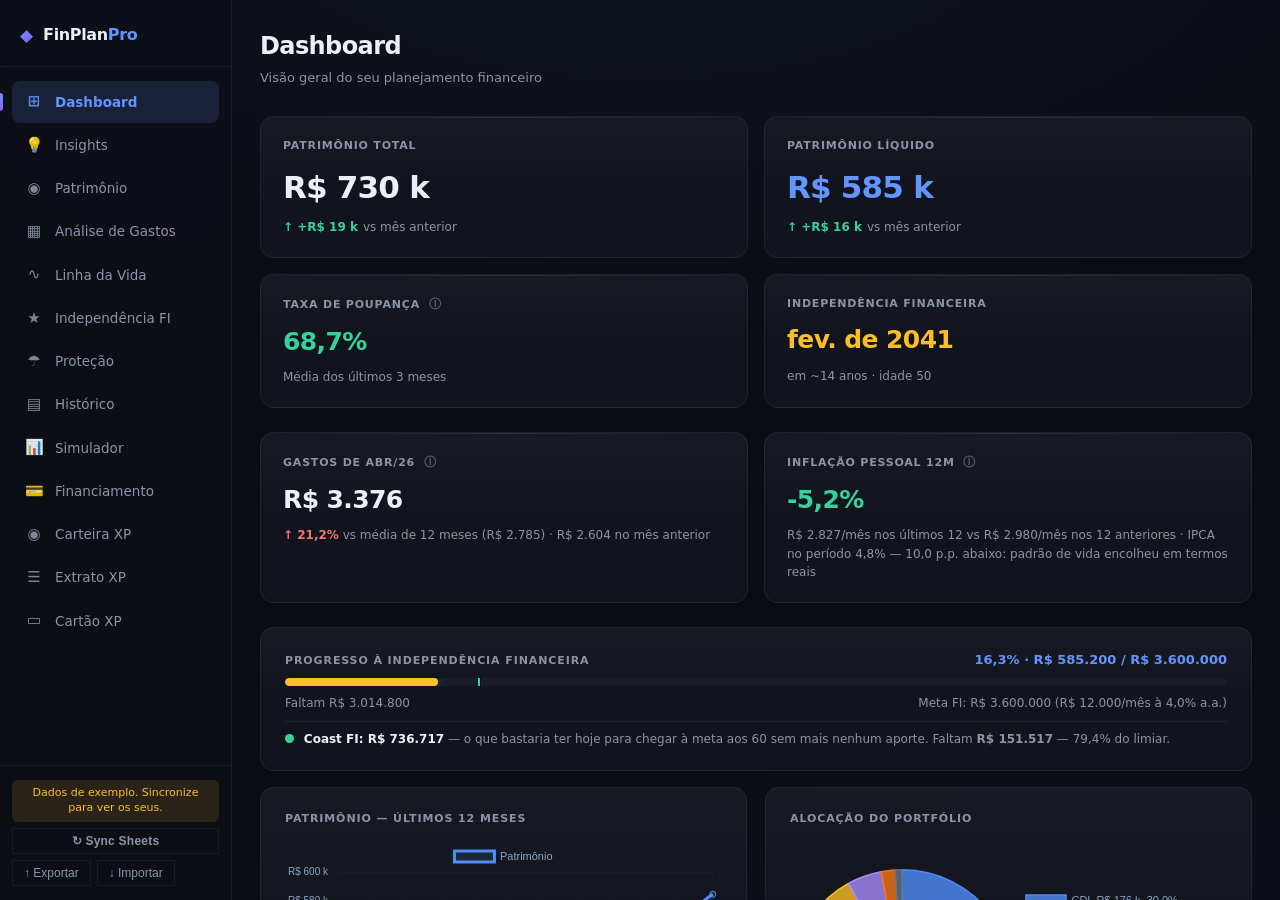
==== commit 398ac9ff: "FinPlan Pro — código sem dados pessoais O index.html é publicado no GitHub Pages, que é público. A p" ====
--- a/index.html
+++ b/index.html
@@ -10,7 +10,7 @@
   <meta name="apple-mobile-web-app-capable" content="yes">
   <meta name="apple-mobile-web-app-status-bar-style" content="black-translucent">
   <meta name="apple-mobile-web-app-title" content="FinPlan">
-  <meta name="finplan-build" content="20261021163917">
+  <meta name="finplan-build" content="20261118091131">
   <link rel="apple-touch-icon" href="icon-192.png">
   <style>
 /* ═══════════════════════════════════════════════════════════
@@ -169,6 +169,16 @@
   transition: color var(--tr);
 }
 .sync-btn:disabled { opacity: .5; cursor: wait; }
+.demo-badge {
+  font-size: 11px;
+  line-height: 1.35;
+  color: var(--yellow);
+  background: var(--yellow-dim);
+  border-radius: 6px;
+  padding: 6px 8px;
+  text-align: center;
+}
+.demo-badge[hidden] { display: none; }
 
 /* ── MAIN ──────────────────────────────────────────────── */
 #main {
@@ -449,52 +459,77 @@
 /* Canvas responsivo não pode ditar a largura mínima da coluna (senão vaza no celular) */
 #page-fi .grid-2 > * { min-width: 0; }
 
-/* Linha da Vida 2 */
-.tl2-sub { font-size: 11px; font-weight: 400; color: var(--text-dim); text-transform: none; letter-spacing: 0; margin-left: 6px; }
-#page-timeline2 .card-title { display: flex; align-items: center; flex-wrap: wrap; gap: 4px; }
-.tl2-ctrl { display: flex; align-items: center; gap: 18px; flex-wrap: wrap; margin: 4px 0 6px; }
-.tl2-seg { margin: 0; max-width: 420px; flex: 1 1 320px; }
-.tl2-z { color: var(--text-dim); }
-.tl2-marcos { display: flex; flex-direction: column; }
-.tl2-marco { display: grid; grid-template-columns: 92px 28px 1fr; align-items: start; gap: 10px; padding: 9px 0; border-top: 1px solid var(--border); }
-.tl2-marco:first-child { border-top: none; padding-top: 2px; }
-.tl2-marco-q { font-size: 12.5px; font-weight: 700; color: var(--text); font-variant-numeric: tabular-nums; }
-.tl2-marco-q small { display: block; font-size: 11px; font-weight: 400; color: var(--text-muted); }
-.tl2-marco-l { display: flex; justify-content: center; padding-top: 1px; }
-.tl2-num { display: inline-flex; align-items: center; justify-content: center; width: 18px; height: 18px; border-radius: 50%; color: #0a0c12; font-size: 10.5px; font-weight: 800; }
-.tl2-dot { display: inline-block; width: 11px; height: 11px; border-radius: 50%; margin-top: 3px; }
-.tl2-marco-n { font-size: 13px; font-weight: 700; color: var(--text); }
-.tl2-marco-d { font-size: 12px; color: var(--text-muted); margin-top: 2px; }
-.tl2-anos-wrap { max-height: 520px; overflow: auto; }
-.tl2-anos { font-size: 12.5px; }
-.tl2-anos thead th { position: sticky; top: 0; background: var(--surface); z-index: 1; }
-.tl2-anos td { padding: 7px 12px; }
-.tl2-anos td small { font-size: 10.5px; font-weight: 400; }
-.tl2-anos .tl2-rend { color: var(--cyan); }
-.tl2-anos .red { color: var(--red); }
-.tl2-anos .green { color: var(--green); }
-.tl2-mk { font-size: 11.5px; white-space: normal !important; min-width: 160px; }
-.tl2-cf { gap: 26px; }
-.tl2-cf-h { display: flex; justify-content: space-between; align-items: center; font-size: 12px; font-weight: 700; text-transform: uppercase; letter-spacing: .6px; margin-bottom: 6px; }
-.tl2-items td { padding: 7px 8px; }
-.tl2-items tr.tl2-off td { opacity: .45; }
-.tl2-cmps { display: grid; grid-template-columns: repeat(3, 1fr); gap: 1px; margin-top: 16px; background: var(--border); border: 1px solid var(--border); border-radius: 10px; overflow: hidden; }
-.tl2-cmp { background: var(--surface-2); padding: 10px 14px; display: flex; flex-direction: column; gap: 2px; }
-.tl2-cmp span { font-size: 10.5px; color: var(--text-muted); text-transform: uppercase; letter-spacing: .6px; }
-.tl2-cmp b { font-size: 18px; font-variant-numeric: tabular-nums; }
-.tl2-cmp small { font-size: 11.5px; color: var(--text-muted); }
-.tl2-cmp small span { font-size: inherit; text-transform: none; letter-spacing: 0; }
-.tl2-tag { font-size: 10.5px; font-weight: 700; text-transform: uppercase; letter-spacing: .5px; border: 1px solid; border-radius: 999px; padding: 1px 8px; }
-.tl2-params { display: grid; grid-template-columns: repeat(3, 1fr); gap: 26px; }
-.tl2-params > div { display: flex; flex-direction: column; gap: 12px; }
-.tl2-meta { font-size: 12px; color: var(--text-muted); line-height: 1.5; margin-top: 4px; }
-.tl2-meta b { color: var(--text); }
-.tl2-meta a { color: var(--accent); text-decoration: none; }
-.tl2-num-in { width: 64px; background: var(--surface-2); border: 1px solid var(--border-2); border-radius: 6px; color: var(--text); padding: 4px 6px; text-align: right; font-variant-numeric: tabular-nums; }
-#page-timeline2 .grid-2 > * { min-width: 0; }
+/* Linha da Vida */
+.lv-sub { font-size: 11px; font-weight: 400; color: var(--text-dim); text-transform: none; letter-spacing: 0; margin-left: 6px; }
+#page-timeline .card-title { display: flex; align-items: center; flex-wrap: wrap; gap: 4px; }
+#page-timeline .grid-2 > * { min-width: 0; }
+#page-timeline .fi-stat-val small { font-size: 13px; font-weight: 600; color: var(--text-muted); margin-left: 4px; }
+.lv-z { color: var(--text-dim); }
+.lv-leitura { font-size: 13px; color: var(--text-muted); line-height: 1.65; margin-top: 14px; padding: 12px 14px; background: var(--surface-2); border-left: 3px solid var(--accent); border-radius: 0 8px 8px 0; }
+.lv-leitura p + p { margin-top: 7px; }
+.lv-leitura b { color: var(--text); }
+.lv-leitura a { color: var(--accent); }
+
+/* Régua de idade com as fases */
+.lv-regua { position: relative; margin: 8px 0 18px; }
+.lv-pins { position: relative; height: 26px; }
+.lv-pin, .lv-pin-fi { position: absolute; bottom: 4px; transform: translateX(-50%); display: inline-flex; align-items: center; justify-content: center; border-radius: 50%; font-weight: 800; color: #0a0c12; cursor: default; }
+.lv-pin { width: 18px; height: 18px; font-size: 10px; }
+.lv-pin-fi { height: 18px; padding: 0 6px; border-radius: 9px; font-size: 9.5px; background: #34d399; }
+.lv-bar { display: flex; gap: 3px; min-height: 52px; }
+.lv-seg { border: 1px solid; border-radius: 8px; padding: 7px 10px; min-width: 0; overflow: hidden; display: flex; flex-direction: column; justify-content: center; }
+.lv-seg b { font-size: 12.5px; white-space: nowrap; overflow: hidden; text-overflow: ellipsis; }
+.lv-seg small { font-size: 11px; color: var(--text-muted); white-space: nowrap; }
+.lv-axis { position: relative; height: 18px; margin-top: 4px; }
+.lv-axis span { position: absolute; transform: translateX(-50%); font-size: 10.5px; color: var(--text-dim); font-variant-numeric: tabular-nums; }
+.lv-fases { display: grid; grid-template-columns: repeat(auto-fit, minmax(280px, 1fr)); gap: 14px; }
+.lv-fase { background: var(--surface-2); border: 1px solid var(--border); border-top: 3px solid; border-radius: 10px; padding: 12px 14px; }
+.lv-fase-t { font-size: 13px; font-weight: 800; }
+.lv-fase-s { font-size: 11.5px; color: var(--text-muted); margin: 2px 0 8px; }
+.lv-fase ul { margin: 0; padding-left: 16px; display: flex; flex-direction: column; gap: 5px; }
+.lv-fase li { font-size: 12.5px; color: var(--text-muted); line-height: 1.5; }
+.lv-fase li b { color: var(--text); }
+
+/* Objetivos, premissas, tabelas */
+.lv-items td { padding: 8px 8px; vertical-align: top; }
+.lv-items tr.lv-off td { opacity: .45; }
+.lv-items td.lv-ef { white-space: normal; font-size: 12px; min-width: 190px; line-height: 1.45; }
+.lv-numtag { display: inline-flex; align-items: center; justify-content: center; width: 20px; height: 20px; border-radius: 50%; color: #0a0c12; font-size: 10.5px; font-weight: 800; }
+.lv-vazio { font-size: 13px; color: var(--text-muted); line-height: 1.6; padding: 4px 0; }
+.lv-vazio p + p { margin-top: 8px; }
+.lv-vazio b { color: var(--text); }
+.lv-check td { white-space: nowrap; }
+.lv-check td.lv-check-l { white-space: normal; font-size: 12.5px; color: var(--text-muted); line-height: 1.5; min-width: 280px; }
+.lv-check td.lv-check-l b { color: var(--text); }
+.lv-cf { gap: 26px; }
+.lv-cf-h { display: flex; justify-content: space-between; align-items: center; font-size: 12px; font-weight: 700; text-transform: uppercase; letter-spacing: .6px; margin-bottom: 6px; }
+.lv-params { display: grid; grid-template-columns: repeat(3, 1fr); gap: 26px; }
+.lv-params > div { display: flex; flex-direction: column; gap: 12px; }
+.lv-hint { font-size: 11px; color: var(--text-dim); margin-top: 3px; line-height: 1.4; }
+.lv-meta { font-size: 12px; color: var(--text-muted); line-height: 1.5; margin-top: 4px; }
+.lv-meta b { color: var(--text); }
+.lv-meta a { color: var(--accent); text-decoration: none; }
+.lv-num-in { width: 64px; background: var(--surface-2); border: 1px solid var(--border-2); border-radius: 6px; color: var(--text); padding: 4px 6px; text-align: right; font-variant-numeric: tabular-nums; }
+.lv-anos-wrap { max-height: 520px; overflow: auto; }
+.lv-anos { font-size: 12.5px; }
+.lv-anos thead th { position: sticky; top: 0; background: var(--surface); z-index: 1; }
+.lv-anos td { padding: 7px 12px; }
+.lv-anos td small { font-size: 10.5px; font-weight: 400; }
+.lv-anos .lv-rend { color: var(--cyan); }
+.lv-anos .red { color: var(--red); }
+.lv-anos .green { color: var(--green); }
+.lv-mk { font-size: 11.5px; white-space: normal !important; min-width: 160px; }
 @media (max-width: 900px) {
-  .tl2-params, .tl2-cmps { grid-template-columns: 1fr; }
-  .tl2-marco { grid-template-columns: 76px 24px 1fr; }
+  .lv-params { grid-template-columns: 1fr; }
+  .lv-seg small { display: none; }
+}
+/* Celular: a leitura é a coluna que importa — ganha linha própria embaixo dos números */
+@media (max-width: 600px) {
+  .lv-check, .lv-check tbody { display: block; width: 100%; }
+  .lv-check thead { display: none; }
+  .lv-check tr { display: grid; grid-template-columns: 1fr auto auto; gap: 0 10px; border-top: 1px solid var(--border); padding: 6px 0; }
+  .lv-check td { border: none !important; padding: 4px 6px; }
+  .lv-check td.lv-check-l { grid-column: 1 / -1; min-width: 0; }
 }
 
 /* Aba FI — Simulador "e se…?" */
@@ -1846,17 +1881,14 @@
       <a class="nav-item" data-page="insights" href="#" onclick="navigate('insights');return false;">
         <span class="nav-icon">&#128161;</span><span>Insights</span>
       </a>
-      <a class="nav-item" data-page="timeline" href="#" onclick="navigate('timeline');return false;">
-        <span class="nav-icon">&#8767;</span><span>Linha da Vida</span>
-      </a>
-      <a class="nav-item" data-page="timeline2" href="#" onclick="navigate('timeline2');return false;">
-        <span class="nav-icon">&#8767;</span><span>Linha da Vida 2</span>
-      </a>
       <a class="nav-item" data-page="portfolio" href="#" onclick="navigate('portfolio');return false;">
         <span class="nav-icon">&#9673;</span><span>Patrim&ocirc;nio</span>
       </a>
       <a class="nav-item" data-page="expenses" href="#" onclick="navigate('expenses');return false;">
         <span class="nav-icon">&#9638;</span><span>An&aacute;lise de Gastos</span>
+      </a>
+      <a class="nav-item" data-page="timeline" href="#" onclick="navigate('timeline');return false;">
+        <span class="nav-icon">&#8767;</span><span>Linha da Vida</span>
       </a>
       <a class="nav-item" data-page="fi" href="#" onclick="navigate('fi');return false;">
         <span class="nav-icon">&#9733;</span><span>Independ&ecirc;ncia FI</span>
@@ -1878,6 +1910,7 @@
           <a class="nav-item" data-page="cartao" href="#" onclick="navigate('cartao');loadCartao();return false;"><span class="nav-icon">&#9645;</span><span>Cart&atilde;o XP</span></a>
     </nav>
     <div class="sidebar-footer">
+      <div id="demo-badge" class="demo-badge" hidden>Dados de exemplo. Sincronize para ver os seus.</div>
       <button id="sync-btn" class="btn-ghost btn-sm sync-btn" onclick="event.shiftKey ? promptSyncUrl() : syncFromSheets()" title="Clique para sincronizar · Shift+clique para trocar a URL">&#8635; Sync Sheets</button>
       <div class="sidebar-footer-row">
         <button class="btn-ghost btn-sm" onclick="exportData()">&#8593; Exportar</button>
@@ -1891,7 +1924,6 @@
     <div id="page-dashboard"   class="page active"></div>
     <div id="page-insights"    class="page"></div>
     <div id="page-timeline"    class="page"></div>
-    <div id="page-timeline2"   class="page"></div>
     <div id="page-portfolio"   class="page"></div>
     <div id="page-assumptions" class="page"></div>
     <div id="page-expenses"    class="page"></div>
@@ -1955,116 +1987,119 @@
    ═══════════════════════════════════════════════════════════ */
 
 // ── 1. DADOS HISTÓRICOS ───────────────────────────────────
+// Série FICTÍCIA de demonstração. O index.html é público (GitHub Pages), então o
+// código nunca carrega dado real: o histórico de verdade chega pelo Sync Sheets
+// e fica no cache do navegador (hydrateHistorical, abaixo). Esta série só aparece
+// num aparelho que nunca sincronizou, e é ela que os testes de scripts/ usam.
 const HISTORICAL = [
-  {d:'2017-12',pat:80798,pl:80798,rec:2000,gas:2247,apo:80635},
-  {d:'2018-01',pat:79550,pl:79550,rec:2000,gas:1365,apo:-1925},
-  {d:'2018-02',pat:79786,pl:79786,rec:2000,gas:1157,apo:-189},
-  {d:'2018-03',pat:78066,pl:78066,rec:6768,gas:1718,apo:-1951},
-  {d:'2018-04',pat:92897,pl:92897,rec:2000,gas:1468,apo:14456},
-  {d:'2018-05',pat:92901,pl:92901,rec:3600,gas:1571,apo:-368},
-  {d:'2018-06',pat:100893,pl:100893,rec:13160,gas:1462,apo:7564},
-  {d:'2018-07',pat:114111,pl:114111,rec:3160,gas:1716,apo:12856},
-  {d:'2018-08',pat:116967,pl:116967,rec:3269,gas:1278,apo:2744},
-  {d:'2018-09',pat:120030,pl:120030,rec:3663,gas:1439,apo:2060},
-  {d:'2018-10',pat:125135,pl:125135,rec:3998,gas:1135,apo:2683},
-  {d:'2018-11',pat:128146,pl:128146,rec:4163,gas:1510,apo:2785},
-  {d:'2018-12',pat:131210,pl:131210,rec:4636,gas:1414,apo:3283},
-  {d:'2019-01',pat:140045,pl:140045,rec:5186,gas:2437,apo:4557},
-  {d:'2019-02',pat:141414,pl:141414,rec:5186,gas:3105,apo:3592},
-  {d:'2019-03',pat:144488,pl:144488,rec:4186,gas:1590,apo:2677},
-  {d:'2019-04',pat:144539,pl:144539,rec:4936,gas:1791,apo:1836},
-  {d:'2019-05',pat:148680,pl:148680,rec:4990,gas:6208,apo:2064},
-  {d:'2019-06',pat:155723,pl:155723,rec:7480,gas:7823,apo:2027},
-  {d:'2019-07',pat:160982,pl:160982,rec:6480,gas:3063,apo:3862},
-  {d:'2019-08',pat:161457,pl:161457,rec:6330,gas:8661,apo:1233},
-  {d:'2019-09',pat:165121,pl:165121,rec:5780,gas:5920,apo:2909},
-  {d:'2019-10',pat:172155,pl:172155,rec:10790,gas:12812,apo:5650},
-  {d:'2019-11',pat:188775,pl:188775,rec:22790,gas:1634,apo:21933},
-  {d:'2019-12',pat:200477,pl:200477,rec:5890,gas:2076,apo:4852},
-  {d:'2020-01',pat:205267,pl:205267,rec:5790,gas:1739,apo:4677},
-  {d:'2020-02',pat:198364,pl:198364,rec:5790,gas:1794,apo:3460},
-  {d:'2020-03',pat:168095,pl:168095,rec:5790,gas:1301,apo:4399},
-  {d:'2020-04',pat:186553,pl:186553,rec:6230,gas:1140,apo:4803},
-  {d:'2020-05',pat:198268,pl:198268,rec:5830,gas:1199,apo:4506},
-  {d:'2020-06',pat:207917,pl:207917,rec:5830,gas:6091,apo:2072},
-  {d:'2020-07',pat:224016,pl:224016,rec:6330,gas:771,apo:5558},
-  {d:'2020-08',pat:216593,pl:216593,rec:6330,gas:1264,apo:5303},
-  {d:'2020-09',pat:208667,pl:208667,rec:6330,gas:2037,apo:4268},
-  {d:'2020-10',pat:207456,pl:207456,rec:6330,gas:1987,apo:4637},
-  {d:'2020-11',pat:226979,pl:226979,rec:6330,gas:12034,apo:-904},
-  {d:'2020-12',pat:241527,pl:241527,rec:6330,gas:2462,apo:4082},
-  {d:'2021-01',pat:239085,pl:239085,rec:6320,gas:2359,apo:3409},
-  {d:'2021-02',pat:237700,pl:237700,rec:7850,gas:1729,apo:5990},
-  {d:'2021-03',pat:252895,pl:252895,rec:7850,gas:2025,apo:3749},
-  {d:'2021-04',pat:266907,pl:266907,rec:7988,gas:1628,apo:6550},
-  {d:'2021-05',pat:282613,pl:282613,rec:7868,gas:1075,apo:6261},
-  {d:'2021-06',pat:296124,pl:296124,rec:7868,gas:1906,apo:4482},
-  {d:'2021-07',pat:291430,pl:291430,rec:7868,gas:2180,apo:10771},
-  {d:'2021-08',pat:287031,pl:287031,rec:9528,gas:1677,apo:7975},
-  {d:'2021-09',pat:284662,pl:284662,rec:9848,gas:1979,apo:7226},
-  {d:'2021-10',pat:278809,pl:278809,rec:11298,gas:4217,apo:9265},
-  {d:'2021-11',pat:275467,pl:275467,rec:11298,gas:2086,apo:9315},
-  {d:'2021-12',pat:283987,pl:283987,rec:11871,gas:3395,apo:8669},
-  {d:'2022-01',pat:305864,pl:305864,rec:14498,gas:1957,apo:11798},
-  {d:'2022-02',pat:320309,pl:320309,rec:15528,gas:3743,apo:14887},
-  {d:'2022-03',pat:347087,pl:347087,rec:15498,gas:7877,apo:8025},
-  {d:'2022-04',pat:338246,pl:338246,rec:15550,gas:5899,apo:10389},
-  {d:'2022-05',pat:351001,pl:351001,rec:15550,gas:6077,apo:9374},
-  {d:'2022-06',pat:328616,pl:328616,rec:19784,gas:8444,apo:12022},
-  {d:'2022-07',pat:359934,pl:359934,rec:26486,gas:6698,apo:20775},
-  {d:'2022-08',pat:392960,pl:392960,rec:22708,gas:5932,apo:16268},
-  {d:'2022-09',pat:413675,pl:413675,rec:25224,gas:5858,apo:19030},
-  {d:'2022-10',pat:437239,pl:437239,rec:27868,gas:13529,apo:20723},
-  {d:'2022-11',pat:437578,pl:437578,rec:29448,gas:6058,apo:21840},
-  {d:'2022-12',pat:457812,pl:457812,rec:22334,gas:13205,apo:17998},
-  {d:'2023-01',pat:487908,pl:487908,rec:16051,gas:5090,apo:8140},
-  {d:'2023-02',pat:474494,pl:474494,rec:13956,gas:4483,apo:7460},
-  {d:'2023-03',pat:484734,pl:484734,rec:14926,gas:8342,apo:8231},
-  {d:'2023-04',pat:489642,pl:489642,rec:14582,gas:5569,apo:7568},
-  {d:'2023-05',pat:514963,pl:514963,rec:14294,gas:6691,apo:4645},
-  {d:'2023-06',pat:558412,pl:558412,rec:25924,gas:5400,apo:19666},
-  {d:'2023-07',pat:573670,pl:573670,rec:13608,gas:8106,apo:5819},
-  {d:'2023-08',pat:563955,pl:563955,rec:14424,gas:6305,apo:7131},
-  {d:'2023-09',pat:567603,pl:567603,rec:23968,gas:8711,apo:8659},
-  {d:'2023-10',pat:573194,pl:573194,rec:32770,gas:12959,apo:11433},
-  {d:'2023-11',pat:630921,pl:630921,rec:29360,gas:12378,apo:23914},
-  {d:'2023-12',pat:673206,pl:673206,rec:29563,gas:5917,apo:21553},
-  {d:'2024-01',pat:686354,pl:686354,rec:29879,gas:6082,apo:21394},
-  {d:'2024-02',pat:719690,pl:719690,rec:29998,gas:5090,apo:21186},
-  {d:'2024-03',pat:800174,pl:800174,rec:68506,gas:5819,apo:70035},
-  {d:'2024-04',pat:819389,pl:819389,rec:28453,gas:21627,apo:23804},
-  {d:'2024-05',pat:835729,pl:835729,rec:30767,gas:4607,apo:21516},
-  {d:'2024-06',pat:850481,pl:787772,rec:28713,gas:5695,apo:20720},
-  {d:'2024-07',pat:890981,pl:812297,rec:33519,gas:5819,apo:26273},
-  {d:'2024-08',pat:939559,pl:846817,rec:27244,gas:4232,apo:22631},
-  {d:'2024-09',pat:987104,pl:881516,rec:55861,gas:3405,apo:50476},
-  {d:'2024-10',pat:996626,pl:882700,rec:23752,gas:13401,apo:14578},
-  {d:'2024-11',pat:985685,pl:867930,rec:24815,gas:16865,apo:17734},
-  {d:'2024-12',pat:1001008,pl:872252,rec:46134,gas:10381,apo:36830},
-  {d:'2025-01',pat:1024971,pl:889754,rec:17393,gas:12126,apo:9296},
-  {d:'2025-02',pat:1069153,pl:913981,rec:43458,gas:9796,apo:41112},
-  {d:'2025-03',pat:1108834,pl:944872,rec:22177,gas:9651,apo:15875},
-  {d:'2025-04',pat:1147573,pl:975830,rec:25451,gas:10506,apo:17713},
-  {d:'2025-05',pat:1192445,pl:1011932,rec:25304,gas:10135,apo:16690},
-  {d:'2025-06',pat:1221846,pl:1034574,rec:28330,gas:10617,apo:20804},
-  {d:'2025-07',pat:1221882,pl:1030557,rec:28900,gas:11345,apo:20286},
-  {d:'2025-08',pat:1299528,pl:1094156,rec:63297,gas:17292,apo:52281},
-  {d:'2025-09',pat:1335051,pl:1125140,rec:27866,gas:7087,apo:18497},
-  {d:'2025-10',pat:1365721,pl:1149277,rec:31985,gas:7354,apo:24320},
-  {d:'2025-11',pat:1443676,pl:1224713,rec:33338,gas:7852,apo:65157},
-  {d:'2025-12',pat:1554246,pl:1304770,rec:26491,gas:8244,apo:114524},
-  {d:'2026-01',pat:1632271,pl:1378292,rec:152000,gas:18477,apo:22968},
-  {d:'2026-02',pat:1659458,pl:1399491,rec:28833,gas:5353,apo:27324},
-  {d:'2026-03',pat:1669375,pl:1405428,rec:24751,gas:6640,apo:16152},
-  {d:'2026-04',pat:1675190,pl:1405079,rec:22421,gas:6693,apo:13500},
+  {d:'2017-12',pat:32000,pl:32000,rec:4810,gas:2103,apo:32000},
+  {d:'2018-01',pat:34520,pl:34520,rec:4755,gas:2045,apo:2216},
+  {d:'2018-02',pat:37144,pl:37144,rec:4679,gas:2216,apo:2273},
+  {d:'2018-03',pat:39761,pl:39761,rec:5099,gas:2125,apo:2431},
+  {d:'2018-04',pat:42480,pl:42480,rec:5119,gas:2157,apo:2644},
+  {d:'2018-05',pat:45633,pl:45633,rec:5191,gas:2124,apo:2495},
+  {d:'2018-06',pat:48972,pl:48972,rec:5080,gas:2070,apo:2400},
+  {d:'2018-07',pat:52368,pl:52368,rec:5319,gas:2059,apo:2995},
+  {d:'2018-08',pat:55212,pl:55212,rec:5273,gas:2068,apo:2481},
+  {d:'2018-09',pat:58457,pl:58457,rec:5340,gas:2354,apo:2729},
+  {d:'2018-10',pat:62101,pl:62101,rec:5100,gas:2029,apo:2712},
+  {d:'2018-11',pat:65051,pl:65051,rec:5197,gas:1881,apo:3025},
+  {d:'2018-12',pat:68001,pl:68001,rec:5209,gas:2036,apo:2588},
+  {d:'2019-01',pat:70200,pl:70200,rec:5145,gas:2301,apo:2246},
+  {d:'2019-02',pat:73192,pl:73192,rec:5160,gas:1891,apo:2596},
+  {d:'2019-03',pat:76458,pl:76458,rec:5646,gas:2156,apo:2970},
+  {d:'2019-04',pat:80063,pl:80063,rec:5607,gas:1918,apo:2982},
+  {d:'2019-05',pat:83417,pl:83417,rec:5685,gas:2005,apo:2972},
+  {d:'2019-06',pat:86892,pl:86892,rec:5678,gas:2397,apo:2869},
+  {d:'2019-07',pat:89847,pl:89847,rec:5421,gas:2156,apo:2420},
+  {d:'2019-08',pat:93287,pl:93287,rec:5360,gas:2265,apo:2686},
+  {d:'2019-09',pat:97571,pl:97571,rec:5649,gas:2175,apo:2607},
+  {d:'2019-10',pat:101045,pl:101045,rec:5481,gas:1947,apo:3236},
+  {d:'2019-11',pat:105010,pl:105010,rec:5436,gas:1944,apo:2908},
+  {d:'2019-12',pat:108335,pl:108335,rec:5423,gas:2205,apo:2475},
+  {d:'2020-01',pat:111502,pl:111502,rec:5490,gas:2169,apo:2717},
+  {d:'2020-02',pat:116024,pl:116024,rec:5547,gas:2281,apo:2989},
+  {d:'2020-03',pat:112669,pl:112669,rec:6107,gas:2259,apo:3026},
+  {d:'2020-04',pat:116552,pl:116552,rec:5842,gas:2195,apo:2825},
+  {d:'2020-05',pat:119979,pl:119979,rec:5966,gas:2470,apo:2774},
+  {d:'2020-06',pat:123758,pl:123758,rec:6096,gas:2418,apo:3086},
+  {d:'2020-07',pat:126938,pl:126938,rec:5861,gas:2217,apo:3397},
+  {d:'2020-08',pat:129499,pl:129499,rec:5955,gas:2392,apo:2905},
+  {d:'2020-09',pat:133853,pl:133853,rec:6035,gas:1976,apo:3071},
+  {d:'2020-10',pat:138408,pl:138408,rec:5870,gas:2264,apo:3390},
+  {d:'2020-11',pat:141625,pl:141625,rec:5807,gas:4167,apo:1480},
+  {d:'2020-12',pat:144719,pl:144719,rec:5969,gas:2318,apo:2705},
+  {d:'2021-01',pat:158505,pl:158505,rec:16090,gas:2341,apo:11996},
+  {d:'2021-02',pat:164228,pl:164228,rec:6129,gas:2211,apo:3611},
+  {d:'2021-03',pat:168186,pl:168186,rec:6576,gas:2485,apo:3772},
+  {d:'2021-04',pat:172789,pl:172789,rec:6623,gas:2442,apo:3626},
+  {d:'2021-05',pat:177737,pl:177737,rec:6537,gas:2762,apo:3000},
+  {d:'2021-06',pat:181901,pl:181901,rec:6425,gas:2433,apo:3497},
+  {d:'2021-07',pat:185994,pl:185994,rec:6470,gas:2352,apo:3653},
+  {d:'2021-08',pat:190300,pl:190300,rec:6502,gas:2210,apo:3423},
+  {d:'2021-09',pat:195488,pl:195488,rec:6666,gas:2222,apo:3503},
+  {d:'2021-10',pat:199635,pl:199635,rec:6781,gas:2829,apo:3181},
+  {d:'2021-11',pat:205364,pl:205364,rec:6451,gas:2492,apo:3203},
+  {d:'2021-12',pat:209281,pl:209281,rec:6513,gas:2677,apo:3363},
+  {d:'2022-01',pat:226992,pl:226992,rec:22286,gas:2649,apo:16729},
+  {d:'2022-02',pat:231658,pl:231658,rec:6596,gas:2184,apo:3995},
+  {d:'2022-03',pat:236647,pl:236647,rec:7042,gas:2616,apo:3536},
+  {d:'2022-04',pat:241849,pl:241849,rec:7196,gas:2500,apo:3585},
+  {d:'2022-05',pat:246983,pl:246983,rec:7175,gas:2605,apo:3885},
+  {d:'2022-06',pat:245477,pl:245477,rec:7306,gas:2648,apo:3681},
+  {d:'2022-07',pat:249824,pl:249824,rec:7214,gas:2797,apo:3386},
+  {d:'2022-08',pat:254399,pl:254399,rec:7092,gas:2586,apo:3914},
+  {d:'2022-09',pat:259120,pl:259120,rec:7006,gas:2262,apo:4358},
+  {d:'2022-10',pat:265363,pl:265363,rec:7220,gas:2307,apo:4237},
+  {d:'2022-11',pat:271562,pl:271562,rec:7153,gas:3084,apo:3556},
+  {d:'2022-12',pat:280896,pl:280896,rec:7030,gas:2493,apo:3713},
+  {d:'2023-01',pat:297571,pl:297571,rec:17739,gas:2430,apo:13007},
+  {d:'2023-02',pat:303642,pl:303642,rec:7116,gas:2486,apo:4200},
+  {d:'2023-03',pat:310034,pl:310034,rec:7735,gas:2989,apo:3427},
+  {d:'2023-04',pat:316429,pl:316429,rec:7996,gas:3073,apo:4462},
+  {d:'2023-05',pat:325027,pl:325027,rec:7907,gas:2762,apo:4699},
+  {d:'2023-06',pat:333089,pl:333089,rec:8040,gas:2690,apo:4580},
+  {d:'2023-07',pat:343425,pl:343425,rec:7763,gas:2755,apo:4860},
+  {d:'2023-08',pat:348655,pl:348655,rec:7923,gas:2394,apo:4688},
+  {d:'2023-09',pat:363867,pl:363867,rec:17551,gas:2379,apo:13004},
+  {d:'2023-10',pat:367884,pl:367884,rec:8001,gas:2731,apo:3957},
+  {d:'2023-11',pat:370850,pl:370850,rec:7950,gas:2769,apo:4004},
+  {d:'2023-12',pat:378883,pl:378883,rec:7952,gas:2328,apo:5157},
+  {d:'2024-01',pat:393253,pl:393253,rec:22558,gas:2959,apo:15055},
+  {d:'2024-02',pat:397384,pl:397384,rec:7954,gas:2615,apo:4481},
+  {d:'2024-03',pat:402051,pl:402051,rec:8496,gas:2368,apo:4577},
+  {d:'2024-04',pat:411674,pl:411674,rec:8542,gas:2927,apo:4383},
+  {d:'2024-05',pat:416223,pl:356223,rec:8455,gas:3127,apo:-55616},
+  {d:'2024-06',pat:424225,pl:360799,rec:8394,gas:2644,apo:4903},
+  {d:'2024-07',pat:436580,pl:370099,rec:8337,gas:2733,apo:4320},
+  {d:'2024-08',pat:451763,pl:381212,rec:8599,gas:2511,apo:5972},
+  {d:'2024-09',pat:465046,pl:390449,rec:8379,gas:2987,apo:4048},
+  {d:'2024-10',pat:478088,pl:399114,rec:8670,gas:3063,apo:4244},
+  {d:'2024-11',pat:485428,pl:402637,rec:8554,gas:5106,apo:3292},
+  {d:'2024-12',pat:494703,pl:408840,rec:8378,gas:2623,apo:4806},
+  {d:'2025-01',pat:520538,pl:430286,rec:28286,gas:2979,apo:19906},
+  {d:'2025-02',pat:536810,pl:442178,rec:8731,gas:2385,apo:5508},
+  {d:'2025-03',pat:546707,pl:447936,rec:9338,gas:2728,apo:5571},
+  {d:'2025-04',pat:560670,pl:458612,rec:9058,gas:2879,apo:5032},
+  {d:'2025-05',pat:572312,pl:466897,rec:9172,gas:2788,apo:5075},
+  {d:'2025-06',pat:588013,pl:479070,rec:9011,gas:2997,apo:4962},
+  {d:'2025-07',pat:597861,pl:485497,rec:9272,gas:2576,apo:6645},
+  {d:'2025-08',pat:614434,pl:498033,rec:20103,gas:2698,apo:13916},
+  {d:'2025-09',pat:626427,pl:506572,rec:9261,gas:2623,apo:5598},
+  {d:'2025-10',pat:642693,pl:518977,rec:9340,gas:2891,apo:5406},
+  {d:'2025-11',pat:653295,pl:525854,rec:9393,gas:2728,apo:5000},
+  {d:'2025-12',pat:659944,pl:529235,rec:9105,gas:2625,apo:4571},
+  {d:'2026-01',pat:690408,pl:556227,rec:23300,gas:2945,apo:18131},
+  {d:'2026-02',pat:702083,pl:563798,rec:9177,gas:3068,apo:4966},
+  {d:'2026-03',pat:710917,pl:569312,rec:9722,gas:2604,apo:5873},
+  {d:'2026-04',pat:730413,pl:585018,rec:10063,gas:3376,apo:5810},
 ];
 
 // ── 1a. CACHE DO HISTÓRICO ────────────────────────────────
-// O array acima é a foto congelada pelo build.ps1 no dia em que o index.html
-// foi gerado. Sem este cache, todo cold open mostrava aquela foto e só corrigia
-// ~1,2s depois, quando o sync automático voltava — o histórico era o ÚNICO
-// artefato do sync que não era persistido (mobills, financiamento, fluxogrid,
-// fluxobold e as seções sempre foram).
+// O array acima é fictício. Sem este cache, todo cold open mostrava a série de
+// demonstração e só corrigia ~1,2s depois, quando o sync automático voltava.
+// Qualquer cache válido vence o embutido, por mais velho que seja: um histórico
+// real desatualizado ainda é melhor que um inventado.
 //
 // Grava-se o array JÁ NORMALIZADO (cres/rent/txp em pontos percentuais, não em
 // fração), porque a normalização acontece uma única vez, no sync. Reidratar aqui
@@ -2074,22 +2109,17 @@
 function hydrateHistorical() {
   let cached;
   try { cached = JSON.parse(localStorage.getItem(HISTORICAL_KEY) || 'null'); }
-  catch (e) { return false; }                       // cache corrompido: fica o do build
+  catch (e) { return false; }                       // cache corrompido: fica o de demonstração
   if (!Array.isArray(cached) || !cached.length) return false;
   if (!cached.every(r => r && typeof r.d === 'string' && /^\d{4}-\d{2}$/.test(r.d))) return false;
-
-  // Só reidrata se o cache for mais novo que o embutido. Protege o caso de
-  // rebuild: um index.html recém-gerado com dado mais fresco não deve ser
-  // arrastado de volta por um cache velho.
-  const baked = HISTORICAL[HISTORICAL.length - 1];
-  const last = cached[cached.length - 1];
-  if (baked && last.d < baked.d) return false;
 
   HISTORICAL.length = 0;
   cached.forEach(r => HISTORICAL.push(r));
   return true;
 }
 const HISTORICAL_FROM_CACHE = hydrateHistorical();
+// true enquanto a tela mostra a série fictícia (aparelho que nunca sincronizou).
+let HISTORICAL_DEMO = !HISTORICAL_FROM_CACHE;
 
 // ── 1b. DADOS MOBILLS (populado via sync) ─────────────────
 let MOBILLS_RAW = JSON.parse(localStorage.getItem('finplan_mobills') || '[]');
@@ -2104,33 +2134,33 @@
 const STORAGE_KEY = 'finplanpro_v1';
 
 const DEFAULT_STATE = {
-  profile: { birthYear: 1992, name: 'Meu Planejamento' },
+  profile: { birthYear: 1990, name: 'Meu Planejamento' },
 
   portfolio: [
-    { id:'p1', name:'CDI',          cat:'rf',   value:488793, ret:13.5, color:'#4f8ef7' },
-    { id:'p2', name:'PRÉ',          cat:'rf',   value:237700, ret:13.0, color:'#38bdf8' },
-    { id:'p3', name:'IPCA+',        cat:'rf',   value:184495, ret:12.5, color:'#818cf8' },
-    { id:'p4', name:'Ações',        cat:'rv',   value:332454, ret:12.0, color:'#22c55e' },
-    { id:'p5', name:'FIIs',         cat:'fii',  value:93534,  ret:10.0, color:'#fbbf24' },
-    { id:'p6', name:'Fundos Ações', cat:'rv',   value:60239,  ret:12.0, color:'#a78bfa' },
-    { id:'p7', name:'Cripto',       cat:'rv',   value:3600,   ret:20.0, color:'#f97316' },
-    { id:'p8', name:'Caixa',        cat:'cash', value:4265,   ret:13.5, color:'#64748b' },
+    { id:'p1', name:'CDI',          cat:'rf',   value:175500, ret:13.5, color:'#4f8ef7' },
+    { id:'p2', name:'PRÉ',          cat:'rf',   value:87800,  ret:13.0, color:'#38bdf8' },
+    { id:'p3', name:'IPCA+',        cat:'rf',   value:87800,  ret:12.5, color:'#818cf8' },
+    { id:'p4', name:'Ações',        cat:'rv',   value:146300, ret:12.0, color:'#22c55e' },
+    { id:'p5', name:'FIIs',         cat:'fii',  value:41000,  ret:10.0, color:'#fbbf24' },
+    { id:'p6', name:'Fundos Ações', cat:'rv',   value:29300,  ret:12.0, color:'#a78bfa' },
+    { id:'p7', name:'Cripto',       cat:'rv',   value:11700,  ret:20.0, color:'#f97316' },
+    { id:'p8', name:'Caixa',        cat:'cash', value:5800,   ret:13.5, color:'#64748b' },
   ],
 
   incomes: [
-    { id:'i1', name:'Salário / Pró-labore', amount:22421, growthRate:0, active:true, work:true },
-    { id:'i2', name:'Dividendos / FIIs',    amount:1500,  growthRate:0, active:true, work:true },
+    { id:'i1', name:'Salário / Pró-labore', amount:10000, growthRate:0, active:true, work:true },
+    { id:'i2', name:'Dividendos / FIIs',    amount:600,   growthRate:0, active:true, work:true },
   ],
 
   expenses: [
-    { id:'e1', name:'Despesas Recorrentes', cat:'moradia', amount:5208, growthRate:0, active:true },
-    { id:'e2', name:'Impostos / Previdência', cat:'impostos', amount:1485, growthRate:0, active:true },
+    { id:'e1', name:'Despesas Recorrentes', cat:'moradia', amount:3000, growthRate:0, active:true },
+    { id:'e2', name:'Impostos / Previdência', cat:'impostos', amount:800, growthRate:0, active:true },
   ],
 
   events: [],
 
   assumptions: {
-    birthYear:        1992,
+    birthYear:        1990,
     projectionYears:  30,
     ipca:             5.5,
     selic:            13.75,
@@ -2149,7 +2179,7 @@
   ],
 
   fi: {
-    targetMonthlyIncome: 25000,
+    targetMonthlyIncome: 12000,
     withdrawalRate:      4.0,
     mode:                'swr',  // 'swr' = regra dos 4% | 'perpetuidade' = vive do juro real (principal preservado)
     realRate:            5.0,    // juro real esperado (% a.a.) para o modo perpetuidade
@@ -2191,9 +2221,9 @@
   },
 
   amort: {
-    saldo:      370000,
-    parcelas:   169,
-    taxaMes:    0.97,
+    saldo:      250000,
+    parcelas:   180,
+    taxaMes:    0.85,
     aporte:     50000,
     prazoMeses: 36,
     tipoInv:    'cdi',
@@ -2231,11 +2261,6 @@
     S = saved ? deepMerge(DEFAULT_STATE, JSON.parse(saved)) : JSON.parse(JSON.stringify(DEFAULT_STATE));
   } catch(e) {
     S = JSON.parse(JSON.stringify(DEFAULT_STATE));
-  }
-  // Migração: substitui portfólio fictício antigo pelos dados reais da planilha
-  if (S.portfolio.length === 5 && S.portfolio[0]?.id === 'p1' && S.portfolio[0]?.name === 'Renda Fixa') {
-    S.portfolio = DEFAULT_STATE.portfolio.map(a => ({...a}));
-    saveState();
   }
   // Migração: corrige cenário Base com retDelta != 0
   const baseSc = S.scenarios.find(s => s.id === 'base');
@@ -2288,7 +2313,7 @@
   }
   // Migração: simulador de amortização SAC.
   if (!S.amort) {
-    S.amort = { saldo: 370000, parcelas: 169, taxaMes: 0.97, aporte: 50000, prazoMeses: 36, tipoInv: 'cdi', pctCDI: 105, cdi: 13.65, taxaInv: 14.0, spread: 8.5, selic: 14.0, ipca: 5.5 };
+    S.amort = JSON.parse(JSON.stringify(DEFAULT_STATE.amort));
     saveState();
   }
   if (S.amort && S.amort.pctCDI === undefined) {
@@ -2449,6 +2474,8 @@
       // Persiste o array já normalizado — é o que hydrateHistorical() reidrata
       // no próximo cold open, para a tela não abrir na foto do build.
       pendingWrites.push([HISTORICAL_KEY, HISTORICAL]);
+      HISTORICAL_DEMO = false;
+      updateDemoBadge();
       changed = true;
     }
 
@@ -2466,10 +2493,16 @@
           p4: p.Acoes, p5: p.FIIs, p6: p.FundosAcoes,
           p7: p.Cripto, p8: p.Caixa, p9: p.Multimercado,
         };
+        // Script v2+ manda null para coluna inexistente e 0 só para classe zerada na planilha:
+        // aí o zero vale (vendeu tudo → some do patrimônio). Script antigo manda 0 nos dois
+        // casos, então com ele o zero continua ignorado — senão uma coluna que não existe na
+        // planilha zeraria uma classe que tem dinheiro.
+        const aceitaZero = typeof data._ver === 'string' && /sync-portfolio-v(\d+)/.test(data._ver) && +data._ver.match(/sync-portfolio-v(\d+)/)[1] >= 2;
         S.portfolio.forEach(a => {
-          if (map[a.id] !== undefined && map[a.id] > 0) {
-            a.value = map[a.id];
-            changed = true;
+          const v = map[a.id];
+          if (typeof v !== 'number' || !isFinite(v)) return;          // null/ausente: mantém
+          if (v > 0 || (v === 0 && aceitaZero)) {
+            if (a.value !== v) { a.value = v; changed = true; }
           }
         });
       }
@@ -2605,6 +2638,12 @@
       divergences.map(x => `${x.d}: hist ${Math.round(x.hist)} vs mobills ${Math.round(x.mobills)} (${x.diff.toFixed(0)}%)`).join(' · '));
   }
   window._mobillsDivergences = divergences; // exposto para a página de gastos exibir
+}
+
+// Aviso no menu enquanto a tela mostra o histórico fictício embutido no código.
+function updateDemoBadge() {
+  const el = document.getElementById('demo-badge');
+  if (el) el.hidden = !HISTORICAL_DEMO;
 }
 
 function updateSyncBtn(state, time) {
@@ -2704,23 +2743,21 @@
   const path = [];
   let w = startWealth;
   let fiReached = false;                       // latch: uma vez aposentado pela FI, não volta a trabalhar
+  const incP = cfPrep(S.incomes), expP = cfPrep(S.expenses);   // vigência ini/fim pré-calculada
 
   for (let m = 0; m < months; m++) {
     const y = m / 12;
     if (A.retireAtFI && w >= fiNum) fiReached = true;
     const retired = (age0 + y) >= retAge || fiReached;  // renda do trabalho cessa (idade ou FI)
-    const gY = Math.min(y, capY);             // crescimento da renda congela após o teto
-
-    const income = S.incomes
-      .filter(i => i.active)
-      .reduce((s,i) => {
-        if (retired && i.work !== false) return s;   // trabalho para; renda passiva (work:false) continua
-        return s + i.amount * Math.pow(1 + (i.growthRate + incDelta) / 100, gY);
-      }, 0);
-
-    const expense = S.expenses
-      .filter(e => e.active)
-      .reduce((s,e) => s + e.amount * Math.pow(1 + (e.growthRate + expDelta) / 100, y), 0);
+
+    // crescimento da renda congela após o teto (capY); cada item só vale dentro da própria janela
+    const income = incP.reduce((s, p) => {
+      if (m < p.a || m > p.b) return s;
+      if (retired && p.it.work !== false) return s;   // trabalho para; renda passiva (work:false) continua
+      return s + cfValor(p, m, incDelta, capY);
+    }, 0);
+
+    const expense = expP.reduce((s, p) => (m < p.a || m > p.b) ? s : s + cfValor(p, m, expDelta, Infinity), 0);
 
     const savings  = income - expense;
     const ret      = w * monthlyRate;
@@ -2756,6 +2793,33 @@
   return { str: addMonths(d, 1), date: new Date(y, m, 1) }; // m já é 1-based → vira 0-based = mês seguinte
 }
 
+// ── Vigência de receitas e despesas ───────────────────────
+// Cada item pode ter ini/fim ('YYYY-MM', opcionais, fim inclusive): "salário atual até
+// dez/28", "salário novo a partir de jan/29". Guardado como DATA, não como meses a partir
+// de hoje — senão o item escorregaria um mês a cada sync. Vazio = desde sempre / para sempre,
+// então itens antigos (sem os campos) se comportam exatamente como antes.
+// Índices em meses da projeção (m = 0 é projectionStart()).
+function cfJanela(it, start) {
+  const s = start || projectionStart().str;
+  return { a: it.ini ? monthsBetween(s, it.ini) : -Infinity, b: it.fim ? monthsBetween(s, it.fim) : Infinity };
+}
+function cfNaJanela(it, m = 0, start) { const j = cfJanela(it, start); return m >= j.a && m <= j.b; }
+// Vale no mês m: ligado E dentro da janela. m = 0 é "hoje" — o que os totais do plano somam.
+function cfVigente(it, m = 0, start) { return !!it.active && cfNaJanela(it, m, start); }
+// Prepara a lista uma vez por projeção (janela pré-calculada; o laço mensal não recalcula datas).
+function cfPrep(list) {
+  const s = projectionStart().str;
+  return list.filter(it => it.active).map(it => ({ it, ...cfJanela(it, s) }));
+}
+// Valor no mês m. O crescimento real conta a partir do INÍCIO do item (uma renda que começa
+// daqui a 2 anos entra com o valor digitado e só cresce dali em diante). capY = anos até o
+// crescimento congelar (renda do trabalho); gasto usa Infinity, como antes.
+function cfValor(p, m, delta, capY) {
+  const y = m / 12, y0 = Math.max(0, p.a) / 12;
+  const g = Math.max(0, Math.min(y, capY) - Math.min(y0, capY));
+  return p.it.amount * Math.pow(1 + (p.it.growthRate + delta) / 100, g);
+}
+
 function findFIDate(path) {
   const fiNum = fiNumber();
   const today = projectionStart().date;
@@ -2777,10 +2841,12 @@
   return g.valor * Math.pow(1 + (g.inflacaoReal || 0) / 100, off / 12);
 }
 // Mapa mês→saída (negativa) para injetar as metas no projectPath.
-function goalFlows() {
+// skipId: monta o mapa sem aquela meta — é o "quanto este objetivo custa" da Linha da Vida.
+function goalFlows(skipId) {
   const start = projectionStart().str;
   const flows = {};
   for (const g of (S.goals || [])) {
+    if (skipId && g.id === skipId) continue;
     const off = monthsBetween(start, g.dataAlvo);
     if (off < 0) continue;
     flows[off] = (flows[off] || 0) - goalValorNaData(g);
@@ -2962,8 +3028,8 @@
 
 // Poupança mensal que a projeção assume hoje (aba Fluxo de Caixa).
 function plannedSavings() {
-  const inc = S.incomes.filter(i => i.active).reduce((s, i) => s + i.amount, 0);
-  const exp = S.expenses.filter(e => e.active).reduce((s, e) => s + e.amount, 0);
+  const inc = S.incomes.filter(i => cfVigente(i)).reduce((s, i) => s + i.amount, 0);
+  const exp = S.expenses.filter(e => cfVigente(e)).reduce((s, e) => s + e.amount, 0);
   return inc - exp;
 }
 
@@ -3155,20 +3221,24 @@
   const A = S.assumptions;
   const capY = A.incomeGrowthCapYears > 0 ? A.incomeGrowthCapYears : Infinity;
   const incD = o.incDelta || 0, expD = o.expDelta || 0;
-  const goals = o.goals === false ? {} : goalFlows();
+  // o.semGoal / o.semEvent tiram UM item; o.goals / o.events === false tiram todos.
+  const goals = o.goals === false ? {} : goalFlows(o.semGoal);
   const work = new Float64Array(months), passive = new Float64Array(months);
   const exp = new Float64Array(months), extra = new Float64Array(months);
-  const incs = S.incomes.filter(i => i.active), exps = S.expenses.filter(e => e.active);
+  const incs = cfPrep(S.incomes), exps = cfPrep(S.expenses);   // vigência ini/fim pré-calculada
   for (let m = 0; m < months; m++) {
-    const y = m / 12, gY = Math.min(y, capY);
-    for (const i of incs) {
-      const v = i.amount * Math.pow(1 + (i.growthRate + incD) / 100, gY);
-      if (i.work !== false) work[m] += v; else passive[m] += v;
+    for (const p of incs) {
+      if (m < p.a || m > p.b) continue;
+      const v = cfValor(p, m, incD, capY);
+      if (p.it.work !== false) work[m] += v; else passive[m] += v;
     }
-    for (const e of exps) exp[m] += e.amount * Math.pow(1 + (e.growthRate + expD) / 100, y);
+    for (const p of exps) if (m >= p.a && m <= p.b) exp[m] += cfValor(p, m, expD, Infinity);
     extra[m] = (goals[m] || 0);
   }
-  for (const ev of (S.events || [])) if (ev.monthOffset >= 0 && ev.monthOffset < months) extra[ev.monthOffset] += ev.impact;
+  if (o.events !== false) for (const ev of (S.events || [])) {
+    if (o.semEvent && ev.id === o.semEvent) continue;
+    if (ev.monthOffset >= 0 && ev.monthOffset < months) extra[ev.monthOffset] += ev.impact;
+  }
   return { work, passive, exp, extra };
 }
 
@@ -3417,8 +3487,8 @@
   if (w0 >= target) return 0;
   const n = Math.max(1, (S.assumptions.retirementAge || 60) - currentAge());
   const months = n * 12;
-  const inc = S.incomes.filter(i => i.active).reduce((s, i) => s + i.amount, 0);
-  const exp = S.expenses.filter(e => e.active).reduce((s, e) => s + e.amount, 0);
+  const inc = S.incomes.filter(i => cfVigente(i)).reduce((s, i) => s + i.amount, 0);
+  const exp = S.expenses.filter(e => cfVigente(e)).reduce((s, e) => s + e.amount, 0);
   const pmt = Math.max(0, inc - exp);
   const fv = rA => {
     const rm = Math.pow(1 + rA / 100, 1/12) - 1;
@@ -3651,6 +3721,37 @@
 // ── 5d. EXPLICADOR DE MÉTRICAS (ⓘ) ───────────────────────
 // Cada entrada devolve a conta VIVA: termos com valores atuais e a fonte de cada um.
 const METRIC_DOCS = {
+  gastosmes: () => {
+    const g = dashGastosMes();
+    return {
+      title: 'Gastos do mês',
+      what: 'Quanto saiu no último mês lançado no histórico, contra o mês anterior e a sua média recente.',
+      calc: g ? [
+        [`Gasto de ${monthLabel(g.d)} (Histórico, col. Gastos)`, fmt(g.gas)],
+        ['Mês anterior', g.prev != null ? fmt(g.prev) : '—'],
+        [`Média dos ${g.n} meses anteriores (o próprio mês fica fora)`, g.avg != null ? fmt(g.avg) + '/mês' : '—'],
+        ['= Desvio contra a média', g.avg != null ? (g.gas >= g.avg ? '+' : '−') + fmtPct(Math.abs(g.gas / g.avg - 1) * 100) : '—'],
+      ] : [['Gasto do mês', 'sem gasto lançado no histórico']],
+      ignores: 'O detalhamento por categoria — está na Análise de Gastos (Mobills). Se o último mês ainda estiver aberto na planilha, o valor é parcial.',
+      assumes: 'A coluna Gastos da planilha é a fonte, a mesma da taxa de poupança e do runway.',
+    };
+  },
+  inflacaopessoal: () => {
+    const f = dashInflacaoPessoal();
+    return {
+      title: 'Inflação pessoal 12m',
+      what: 'Quanto o seu gasto mensal subiu nos últimos 12 meses contra os 12 anteriores — a sua inflação, não a do IBGE. Acima do IPCA, o padrão de vida subiu em termos reais (lifestyle creep).',
+      calc: f ? [
+        [`Gasto médio dos últimos 12 meses (${f.nA} com dado)`, fmt(f.avgA) + '/mês'],
+        [`÷ Gasto médio dos 12 anteriores (${f.nB} com dado)`, fmt(f.avgB) + '/mês'],
+        ['= Inflação pessoal', (f.pct >= 0 ? '+' : '') + fmtPct(f.pct)],
+        ['IPCA no mesmo período (centro a centro das janelas)', fmtPct(f.ipca)],
+        ['= Variação real do padrão de vida', (f.pct >= f.ipca ? '+' : '−') + fmtPct(Math.abs((1 + f.pct / 100) / (1 + f.ipca / 100) - 1) * 100)],
+      ] : [['Inflação pessoal', 'precisa de pelo menos 9 meses com gasto em cada uma das duas janelas de 12']],
+      ignores: 'Gasto extraordinário (reforma, viagem grande, carro) entra cheio e pode puxar um ano para cima sozinho. Compara média mensal, então um mês sem lançamento não vira "queda".',
+      assumes: 'Janelas de calendário terminando no último mês com gasto; IPCA pela tabela anual do app, mês a mês.',
+    };
+  },
   runway: () => {
     const liquid = investableWealth();
     const last12 = HISTORICAL.slice(-12);
@@ -3800,8 +3901,8 @@
     };
   },
   fidate: () => {
-    const inc = S.incomes.filter(i => i.active).reduce((s, i) => s + i.amount, 0);
-    const exp = S.expenses.filter(e => e.active).reduce((s, e) => s + e.amount, 0);
+    const inc = S.incomes.filter(i => cfVigente(i)).reduce((s, i) => s + i.amount, 0);
+    const exp = S.expenses.filter(e => cfVigente(e)).reduce((s, e) => s + e.amount, 0);
     return {
       title: 'Data Estimada da FI (cenário base)',
       what: 'Primeiro mês em que o patrimônio projetado cruza o Número FI, numa simulação mês a mês determinística.',
@@ -4070,10 +4171,11 @@
 let activeCharts = {};
 
 function navigate(page) {
-  // Aliases: Cenários, Fluxo de Caixa e Objetivos viraram abas da Linha da Vida.
-  if (page === 'scenarios') { timelineTab = 'cenarios'; page = 'timeline'; }
-  else if (page === 'cashflow') { timelineTab = 'caixa'; page = 'timeline'; }
-  else if (page === 'objetivos') { timelineTab = 'objetivos'; page = 'timeline'; }
+  // Aliases: Cenários e Fluxo de Caixa viraram a aba Premissas da Linha da Vida;
+  // Objetivos vive na aba principal. timeline2 era a versão de comparação, já fundida.
+  if (page === 'scenarios' || page === 'cashflow') { lvTab = 'premissas'; page = 'timeline'; }
+  else if (page === 'objetivos') { lvTab = 'plano'; page = 'timeline'; }
+  else if (page === 'timeline2') page = 'timeline';
   document.querySelectorAll('.nav-item').forEach(el => el.classList.remove('active'));
   document.querySelector(`[data-page="${page}"]`).classList.add('active');
   document.querySelectorAll('.page').forEach(el => el.classList.remove('active'));
@@ -4092,7 +4194,6 @@
   const map = {
     dashboard:   renderDashboard,
     timeline:    renderTimeline,
-    timeline2:   renderTimeline2,
     portfolio:   renderPortfolio,
     assumptions: renderAssumptions,
     expenses:    renderExpenses,
@@ -4419,8 +4520,8 @@
   const investAtual = rows.filter(r => r.cat !== 'imovel').reduce((s, r) => s + r.atual, 0);
   const investNovo  = rows.filter(r => r.cat !== 'imovel').reduce((s, r) => s + r.novo, 0);
   const fin   = fiNumber();
-  const sav   = S.incomes.filter(i => i.active).reduce((s, i) => s + i.amount, 0)
-              - S.expenses.filter(e => e.active).reduce((s, e) => s + e.amount, 0);
+  const sav   = S.incomes.filter(i => cfVigente(i)).reduce((s, i) => s + i.amount, 0)
+              - S.expenses.filter(e => cfVigente(e)).reduce((s, e) => s + e.amount, 0);
   const rReal = weightedReturnReal();
   const mAtual = _monthsToTarget(investAtual, sav, rReal, fin);
   const mNovo  = _monthsToTarget(investNovo, sav, rReal, fin);
@@ -4617,8 +4718,8 @@
   const real   = r => ((1 + r / 100) / (1 + ipca / 100) - 1) * 100;
   const invest = S.portfolio.reduce((s, a) => s + (a.cat === 'imovel' ? 0 : a.value), 0);
   const fin    = fiNumber();
-  const sav    = S.incomes.filter(i => i.active).reduce((s, i) => s + i.amount, 0)
-               - S.expenses.filter(e => e.active).reduce((s, e) => s + e.amount, 0);
+  const sav    = S.incomes.filter(i => cfVigente(i)).reduce((s, i) => s + i.amount, 0)
+               - S.expenses.filter(e => cfVigente(e)).reduce((s, e) => s + e.amount, 0);
   const mAntes  = _monthsToTarget(invest, sav, real(retAntes),  fin);
   const mDepois = _monthsToTarget(invest, sav, real(retDepois), fin);
 
@@ -5491,6 +5592,56 @@
     </div>`;
 }
 
+// Crescimento mensal do patrimônio (aporte + mercado + imóvel, tudo junto). Fonte da
+// verdade = coluna D da planilha, "Crescimento Patrimônio (%)" (h.cres, em %), como o
+// heatmap de rentabilidade usa a coluna Rentabilidade. Sem ela no mês, recalcula
+// Δpat ÷ pat anterior. Diferente da rentabilidade: aqui o aporte conta como crescimento.
+function growthMatrix() {
+  const grid = {}, yearsSet = new Set(), abs = [];
+  let nCalc = 0;
+  for (let i = 1; i < HISTORICAL.length; i++) {
+    const prev = HISTORICAL[i - 1], cur = HISTORICAL[i];
+    let r;
+    if (cur.cres != null && cur.cres !== '' && isFinite(cur.cres)) r = cur.cres / 100;
+    else if (prev.pat > 0 && cur.pat != null) { r = (cur.pat - prev.pat) / prev.pat; nCalc++; }
+    else continue;
+    const [y, m] = cur.d.split('-').map(Number);
+    yearsSet.add(y);
+    (grid[y] = grid[y] || {})[m - 1] = r;
+    abs.push(Math.abs(r));
+  }
+  // Escala da cor pelo percentil 90, não pelo máximo: no começo, um aporte grande sobre um
+  // patrimônio pequeno dá +20% num mês e deixaria todo o resto da matriz desbotado.
+  abs.sort((a, b) => a - b);
+  const p90 = abs.length ? abs[Math.floor((abs.length - 1) * 0.9)] : 0.01;
+  return { years: [...yearsSet].sort((a, b) => a - b), grid, maxAbs: p90 || 0.01, nCalc };
+}
+
+function _buildGrowthCard() {
+  const { years, grid, maxAbs, nCalc } = growthMatrix();
+  if (!years.length) return '';
+  const MESES = ['Jan','Fev','Mar','Abr','Mai','Jun','Jul','Ago','Set','Out','Nov','Dez'];
+  const cor = r => heatColor(Math.sign(r) * Math.min(Math.abs(r), maxAbs), maxAbs);
+  const head = `<tr><th></th>${years.map(y => `<th>${y}</th>`).join('')}</tr>`;
+  const rows = MESES.map((mn, mi) => `<tr><th>${mn}</th>${years.map(y => {
+    const r = grid[y]?.[mi];
+    return r === undefined ? '<td></td>' : `<td style="background-color:${cor(r)}">${fmtPct(r * 100)}</td>`;
+  }).join('')}</tr>`).join('');
+  // Linha do ano: crescimento composto dos meses que existem (ano parcial = acumulado até agora).
+  const accY = years.map(y => Object.values(grid[y] || {}).reduce((p, r) => p * (1 + r), 1) - 1);
+  const accMax = Math.max(...accY.map(Math.abs), 0.01);
+  const anoRow = `<tr class="rm-ano"><th>Ano</th>${accY.map(acc =>
+    `<td style="background-color:${heatColor(acc, accMax)};font-weight:700;border-top:1px solid var(--border)">${fmtPct(acc * 100)}</td>`).join('')}</tr>`;
+  return `
+    <div class="card mt-16">
+      <div class="card-title">Crescimento do Patrimônio Mensal</div>
+      <div class="text-sm text-muted mb-8">Quanto o patrimônio total cresceu em cada mês, somando aporte, mercado e imóvel. A rentabilidade (acima) mostra só o que a carteira rendeu; aqui o seu depósito também conta.</div>
+      <div class="table-wrap"><table class="returns-matrix"><thead>${head}</thead><tbody>${rows}${anoRow}</tbody></table></div>
+      <div class="rm-legend"><span>− encolheu</span><div class="rm-legend-bar"></div><span>cresceu +</span></div>
+      <div style="font-size:11px;color:var(--text-dim);margin-top:8px">Fonte: coluna D da planilha (Crescimento Patrimônio). ${nCalc ? `${nCalc} ${nCalc === 1 ? 'mês sem a coluna foi recalculado' : 'meses sem a coluna foram recalculados'} como Δ patrimônio ÷ patrimônio anterior. ` : ''}A linha Ano compõe os meses (ano parcial = acumulado até o último mês). A cor satura nos 10% de meses mais extremos, pra um aporte grande no começo não apagar o resto.</div>
+    </div>`;
+}
+
 // Decomposição: quanto veio de aporte (bolso, TOTAL — inclui imóvel) vs juros (rendimento
 // de mercado, só sobre o pl). Imóvel não gera "juros" aqui de propósito — sua valorização
 // não é modelada por este card, então aporte+juros deixou de somar pat exatamente (a
@@ -5799,9 +5950,12 @@
     return (y ? y + 'a' : '') + (y && mo ? ' ' : '') + (mo || !y ? mo + 'm' : '');
   };
 
+  // Até o PICO, não até o patrimônio de hoje: depois de um drawdown, um marco já cruzado
+  // continua conquistado (sumir da lista e virar "próximo marco" de novo era bug).
+  const maxPat = Math.max(...HISTORICAL.map(h => h.pat || 0));
   const rows = [];
   let prevD = startD, prevDelta = null;
-  for (let t = step; t <= curPat; t += step) {
+  for (let t = step; t <= maxPat; t += step) {
     const h = HISTORICAL.find(x => x.pat >= t);
     if (!h) continue;
     const delta = monthsBetween(prevD, h.d);
@@ -5820,9 +5974,12 @@
   const fastest = rows.reduce((a, b) => b.delta < a.delta ? b : a);
   const slowest = rows.reduce((a, b) => b.delta > a.delta ? b : a);
 
-  // Próximo marco (ainda não atingido)
-  const nextT = (Math.floor(curPat / step) + 1) * step;
-  const progress = (curPat - (nextT - step)) / step * 100;
+  // Próximo marco = o primeiro ainda não atingido. Abaixo de um marco já cruzado (drawdown),
+  // `perdido` é essa linha; a barra fica em 0 e o texto diz quanto falta pra recuperá-la.
+  const ultT = rows[rows.length - 1].t;
+  const nextT = ultT + step;
+  const perdido = curPat < ultT ? ultT : null;
+  const progress = Math.max(0, Math.min(100, (curPat - ultT) / step * 100));
 
   const list = rows.map(r => {
     const w = Math.max(5, r.delta / maxDelta * 100);
@@ -5830,7 +5987,7 @@
     return `
       <div class="ms-row">
         <div class="ms-val">${fmtK(r.t)}</div>
-        <div class="ms-date">${monthLabel(r.d)}</div>
+        <div class="ms-date">${monthLabel(r.d)}${r.t === perdido ? ' <span style="color:var(--red);font-size:10px" title="O patrimônio de hoje está abaixo desta linha">· abaixo hoje</span>' : ''}</div>
         <div class="ms-track">
           <div class="ms-bar" style="width:${w}%;background:${col}"></div>
           <span class="ms-dur">${fmtDur(r.delta)}${r.faster ? ' ↓' : r.slower ? ' ↑' : ''}</span>
@@ -5861,9 +6018,46 @@
           <span style="font-size:12px;color:var(--yellow)">faltam ${fmt(nextT - curPat)}</span>
         </div>
         <div class="progress-bar-wrap"><div class="progress-bar" style="width:${progress}%;background:var(--accent)"></div></div>
-        <div style="font-size:11px;color:var(--text-dim);margin-top:4px">${fmtPct(progress)} do caminho · atual ${fmt(curPat)}</div>
+        <div style="font-size:11px;color:var(--text-dim);margin-top:4px">${perdido
+          ? `<span style="color:var(--red)">atual ${fmt(curPat)} — ${fmt(perdido - curPat)} abaixo da linha de ${fmtK(perdido)}</span>, já cruzada e perdida no drawdown; o caminho até ${fmtK(nextT)} recomeça quando ela for recuperada`
+          : `${fmtPct(progress)} do caminho · atual ${fmt(curPat)}`}</div>
       </div>
     </div>`;
+}
+
+// Gasto do último mês do histórico (coluna Gastos da planilha — a mesma base de taxa de
+// poupança e runway) contra o mês anterior e a média dos até 12 meses ANTERIORES: o mês
+// julgado fica fora da própria média, senão ele dilui o desvio que se quer ver.
+function dashGastosMes() {
+  const H = HISTORICAL.filter(h => h.gas > 0);
+  const m = H[H.length - 1];
+  if (!m) return null;
+  const from = addMonths(m.d, -12);
+  const base = H.filter(h => h.d >= from && h.d < m.d);
+  const prev = H.find(h => h.d === addMonths(m.d, -1));
+  return {
+    d: m.d, gas: m.gas, prev: prev ? prev.gas : null, n: base.length,
+    avg: base.length >= 3 ? base.reduce((s, h) => s + h.gas, 0) / base.length : null,
+  };
+}
+
+// Inflação pessoal: gasto médio mensal dos últimos 12 meses contra os 12 anteriores,
+// por janela de CALENDÁRIO (não pelas últimas 24 linhas — um mês sem gasto lançado
+// deslocaria as janelas). Média mensal, não soma, pra uma lacuna não virar "deflação".
+// Comparada ao IPCA do mesmo período (ponto médio a ponto médio das janelas = 12 meses).
+function dashInflacaoPessoal() {
+  const H = HISTORICAL.filter(h => h.gas > 0);
+  if (!H.length) return null;
+  const end = H[H.length - 1].d, mid = addMonths(end, -12), ini = addMonths(end, -24);
+  const A = H.filter(h => h.d > mid && h.d <= end), B = H.filter(h => h.d > ini && h.d <= mid);
+  if (A.length < 9 || B.length < 9) return null;   // janela esburacada demais pra comparar
+  const avg = L => L.reduce((s, h) => s + h.gas, 0) / L.length;
+  const avgA = avg(A), avgB = avg(B);
+  return {
+    avgA, avgB, nA: A.length, nB: B.length,
+    pct: (avgA / avgB - 1) * 100,
+    ipca: (ipcaFactor(addMonths(mid, -6), addMonths(end, -6)) - 1) * 100,
+  };
 }
 
 function renderDashboard() {
@@ -5897,6 +6091,8 @@
   // last 12 months chart data
   const last12 = HISTORICAL.slice(-12);
 
+  const gm = dashGastosMes(), inf = dashInflacaoPessoal();
+
   el.innerHTML = `
     <div class="page-header">
       <div>
@@ -5929,6 +6125,24 @@
         <div class="kpi-label">Independência Financeira</div>
         <div class="kpi-value" style="color:var(--yellow)">${fiDate}</div>
         <div class="kpi-sub">em ~${fiYears} anos · idade ${typeof fiYears==='number'?age+fiYears:'—'}</div>
+      </div>
+    </div>
+
+    <div class="kpi-grid kpi-grid-2">
+      <div class="kpi">
+        <div class="kpi-label">Gastos de ${gm ? monthLabel(gm.d) : '—'} ${infoBtn('gastosmes')}</div>
+        <div class="kpi-value">${gm ? fmt(gm.gas) : '—'}</div>
+        <div class="kpi-sub"><span>${!gm ? 'sem gasto lançado no histórico' : [
+          gm.avg != null ? `<span class="${gm.gas <= gm.avg ? 'badge-up' : 'badge-down'}">${gm.gas <= gm.avg ? '↓' : '↑'} ${fmtPct(Math.abs(gm.gas / gm.avg - 1) * 100)}</span> vs média de ${gm.n} meses (${fmt(gm.avg)})` : '',
+          gm.prev != null ? `${fmt(gm.prev)} no mês anterior` : '',
+        ].filter(Boolean).join(' · ')}</span></div>
+      </div>
+      <div class="kpi">
+        <div class="kpi-label">Inflação pessoal 12m ${infoBtn('inflacaopessoal')}</div>
+        <div class="kpi-value" style="color:${!inf ? 'var(--text-muted)' : inf.pct <= inf.ipca ? 'var(--green)' : inf.pct <= inf.ipca + 3 ? 'var(--yellow)' : 'var(--red)'}">${inf ? (inf.pct >= 0 ? '+' : '') + fmtPct(inf.pct) : '—'}</div>
+        <div class="kpi-sub" style="display:block">${!inf ? 'precisa de 24 meses de gasto no histórico' :
+          `${fmt(inf.avgA)}/mês nos últimos 12 vs ${fmt(inf.avgB)}/mês nos 12 anteriores · IPCA no período ${fmtPct(inf.ipca)} — ` +
+          (Math.abs(inf.pct - inf.ipca) < 0.5 ? 'gasto acompanhou a inflação' : `${Math.abs(inf.pct - inf.ipca).toFixed(1).replace('.', ',')} p.p. ${inf.pct < inf.ipca ? 'abaixo: padrão de vida encolheu' : 'acima: padrão de vida subiu'} em termos reais`)}</div>
       </div>
     </div>
 
@@ -5995,6 +6209,7 @@
     </div>
 
     ${_buildReturnsCard()}
+    ${_buildGrowthCard()}
     ${_buildAporteRendimentoCard()}
     ${_buildMilestonesCard()}
   `;
@@ -6051,714 +6266,37 @@
   });
 }
 
-// ── 8. LINHA DA VIDA ──────────────────────────────────────
-let timelineTab = 'projecao';   // 'projecao' = gráfico/tabela · 'objetivos' = metas
-function setTimelineTab(t) { timelineTab = t; destroyCharts(); renderTimeline(); }
-
-function renderTimeline() {
-  const el = document.getElementById('page-timeline');
-
-  // Preserva estado dos controles ANTES de resetar o innerHTML —
-  // sem isso os toggles voltam ao default a cada re-render.
-  const st = renderTimeline._st = renderTimeline._st
-    || { horizon: '20', metric: 'pl', sc: true, fi: true, ev: true, real: true };
-  if (document.getElementById('tl-horizon')) {
-    st.horizon = document.getElementById('tl-horizon').value;
-    st.metric  = document.getElementById('tl-metric').value;
-    st.sc   = document.getElementById('tl-scenarios').checked;
-    st.fi   = document.getElementById('tl-fi-line').checked;
-    st.ev   = document.getElementById('tl-events').checked;
-    st.real = document.getElementById('tl-real').checked;
-  }
-
-  const headerHtml = `<div class="page-header"><div>
-      <div class="page-title">Linha da Vida</div>
-      <div class="page-subtitle">Trajetória histórica + projeção futura do patrimônio</div>
-    </div></div>`;
-  const tabsHtml = `<div class="tabs" style="margin-bottom:16px">
-    <button class="tab-btn ${timelineTab === 'cenarios' ? 'active' : ''}" onclick="setTimelineTab('cenarios')">Cenários</button>
-    <button class="tab-btn ${timelineTab === 'projecao' ? 'active' : ''}" onclick="setTimelineTab('projecao')">Projeção</button>
-    <button class="tab-btn ${timelineTab === 'caixa' ? 'active' : ''}" onclick="setTimelineTab('caixa')">Fluxo de Caixa</button>
-    <button class="tab-btn ${timelineTab === 'objetivos' ? 'active' : ''}" onclick="setTimelineTab('objetivos')">Objetivos</button>
-  </div>`;
-
-  if (timelineTab === 'cenarios') {
-    el.innerHTML = headerHtml + tabsHtml + '<div id="sc-body"></div>';
-    renderScenarios();
-    return;
-  }
-  if (timelineTab === 'caixa') {
-    el.innerHTML = headerHtml + tabsHtml + _fluxoCaixaBody();
-    return;
-  }
-  if (timelineTab === 'objetivos') {
-    el.innerHTML = headerHtml + tabsHtml + _objetivosBody();
-    return;
-  }
-
-  el.innerHTML = headerHtml + tabsHtml + `
-    <div class="card mb-16">
-      <div class="timeline-controls">
-        <div class="ctrl-group">
-          <span class="ctrl-label">Horizonte:</span>
-          <select class="ctrl-select" id="tl-horizon" onchange="renderTimeline()">
-            ${['10','20','30','40'].map(h => `<option value="${h}" ${st.horizon === h ? 'selected' : ''}>${h} anos</option>`).join('')}
-          </select>
-        </div>
-        <div class="ctrl-group">
-          <span class="ctrl-label">Exibir:</span>
-          <select class="ctrl-select" id="tl-metric" onchange="renderTimeline()">
-            <option value="pl" ${st.metric === 'pl' ? 'selected' : ''}>Patrimônio Líquido</option>
-            <option value="pat" ${st.metric === 'pat' ? 'selected' : ''}>Patrimônio Total</option>
-          </select>
-        </div>
-        <div class="ctrl-group">
-          <label style="display:flex;align-items:center;gap:6px;font-size:12px;color:var(--text-muted);cursor:pointer">
-            <input type="checkbox" id="tl-scenarios" onchange="renderTimeline()" ${st.sc ? 'checked' : ''}>
-            Mostrar cenários
-          </label>
-          <label style="display:flex;align-items:center;gap:6px;font-size:12px;color:var(--text-muted);cursor:pointer">
-            <input type="checkbox" id="tl-fi-line" onchange="renderTimeline()" ${st.fi ? 'checked' : ''}>
-            Meta FI
-          </label>
-          <label style="display:flex;align-items:center;gap:6px;font-size:12px;color:var(--text-muted);cursor:pointer">
-            <input type="checkbox" id="tl-events" onchange="renderTimeline()" ${st.ev ? 'checked' : ''}>
-            Eventos
-          </label>
-          <label style="display:flex;align-items:center;gap:6px;font-size:12px;color:var(--text-muted);cursor:pointer" title="Projeção deflacionada pelo IPCA — valores em poder de compra de hoje">
-            <input type="checkbox" id="tl-real" onchange="renderTimeline()" ${st.real ? 'checked' : ''}>
-            Valores reais (IPCA)
-          </label>
-        </div>
-        <button class="btn btn-secondary btn-sm" onclick="openAddEvent()">+ Evento de Vida</button>
-      </div>
-      <div class="chart-wrap chart-tall"><canvas id="ch-timeline"></canvas></div>
-    </div>
-
-    <div class="card">
-      <div class="card-title">Resumo Anual — Projeção Base</div>
-      <div class="table-wrap" id="tl-table"></div>
-    </div>
-  `;
-
-  const horizon  = parseInt(st.horizon || 20);
-  const metric   = st.metric || 'pl';
-  const showSc   = st.sc;
-  const showFI   = st.fi;
-  const months   = horizon * 12;
-
-  // Deflator: projeção em poder de compra de hoje (m = meses no futuro)
-  const ipcaM = Math.pow(1 + (S.assumptions.ipca || 5.5) / 100, 1/12);
-  // A projeção já é real (valores de hoje). "Valores reais" = curva como está; desmarcar = mostra nominal (infla).
-  const deflate = m => st.real ? 1 : Math.pow(ipcaM, m);
-
-  const histLabels = HISTORICAL.map(h => h.d);
-  const histVals   = HISTORICAL.map(h => metric === 'pl' ? h.pl : h.pat);
-
-  const startDate = projectionStart().str;
-  const projMonths = months;
-  const stepProj   = Math.max(1, Math.floor(projMonths / 180));
-
-  const scPaths = buildScenarioPaths(projMonths);
-  const base    = scPaths.find(s => s.id === 'base');
-
-  const projLabels = [];
-  const projIndices = [];
-  for (let m = 0; m < projMonths; m += stepProj) {
-    projLabels.push(addMonths(startDate, m));
-    projIndices.push(m);
-  }
-
-  const allLabels = [...histLabels, ...projLabels];
-  const histLen   = histLabels.length;
-
-  const datasets = [];
-
-  // Historical
-  datasets.push({
-    label: 'Histórico',
-    data: [...histVals, ...Array(projLabels.length).fill(null)],
-    borderColor: '#4f8ef7',
-    backgroundColor: '#4f8ef715',
-    fill: true,
-    borderWidth: 2,
-    pointRadius: 0,
-    tension: .4,
-    order: 10,
-  });
-
-  // Base projection
-  if (base) {
-    const projData = projIndices.map(i => {
-      const w = base.path[Math.min(i, base.path.length-1)]?.w;
-      return w != null ? w * deflate(i) : null;
-    });
-    const connData = [...Array(histLen - 1).fill(null), histVals[histLen-1], ...projData];
-    datasets.push({
-      label: st.real ? 'Projeção Base (valores de hoje)' : 'Projeção Base (nominal)',
-      data: connData,
-      borderColor: '#4f8ef7',
-      borderDash: [6, 4],
-      borderWidth: 2,
-      backgroundColor: 'transparent',
-      pointRadius: 0,
-      tension: .4,
-      order: 9,
-    });
-  }
-
-  // Scenario lines
-  if (showSc) {
-    scPaths.filter(s => s.id !== 'base').forEach(sc => {
-      const projData = projIndices.map(i => {
-        const w = sc.path[Math.min(i, sc.path.length-1)]?.w;
-        return w != null ? w * deflate(i) : null;
-      });
-      const connData = [...Array(histLen - 1).fill(null), histVals[histLen-1], ...projData];
-      datasets.push({
-        label: sc.name,
-        data: connData,
-        borderColor: sc.color,
-        borderDash: [4, 5],
-        borderWidth: 1.5,
-        backgroundColor: 'transparent',
-        pointRadius: 0,
-        tension: .4,
-        order: 8,
-      });
-    });
-  }
-
-  // FI line
-  const annotations = {};
-  if (showFI) {
-    annotations.fiLine = {
-      type: 'line', yMin: fiNumber(), yMax: fiNumber(),
-      borderColor: '#fbbf2488', borderWidth: 1.5, borderDash: [8, 5],
-      label: { content: `Meta FI: ${fmtK(fiNumber())}`, enabled: true, position: 'end', color:'#fbbf24', backgroundColor:'transparent', font:{size:11} }
-    };
-  }
-
-  // Today marker
-  const todayIdx = histLabels.indexOf(HISTORICAL[HISTORICAL.length-1].d);
-  if (todayIdx >= 0) {
-    annotations.today = {
-      type: 'line', xMin: todayIdx, xMax: todayIdx,
-      borderColor: '#ffffff22', borderWidth: 1,
-      label: { content: 'Hoje', enabled: true, position: 'start', color:'#8ca3c1', backgroundColor:'transparent', font:{size:10} }
-    };
-  }
-
-  // Events
-  if (showSc && S.events.length) {
-    S.events.forEach((ev, i) => {
-      const evDate = addMonths(startDate, ev.monthOffset);
-      const idx = allLabels.indexOf(evDate);
-      if (idx >= 0) {
-        annotations[`ev${i}`] = {
-          type: 'point', xValue: idx,
-          yValue: (base?.path[ev.monthOffset]?.w ?? 0),
-          backgroundColor: ev.impact > 0 ? '#22c55e' : '#f87171',
-          radius: 5,
-          label: { content: ev.name, enabled: true, position: 'top', font:{size:10} }
-        };
-      }
-    });
-  }
-
-  // Metas (Objetivos) — marcos na trajetória, sempre visíveis quando há metas.
-  // Posiciona pelo índice projetado mais próximo (robusto a horizontes que pulam meses, stepProj>1).
-  if (S.goals && S.goals.length && base) {
-    S.goals.forEach((g, i) => {
-      const off = monthsBetween(startDate, g.dataAlvo);
-      if (off < 0 || off >= projMonths) return;
-      const idx = histLen + Math.round(off / stepProj);
-      if (idx < 0 || idx >= allLabels.length) return;
-      const w = base.path[Math.min(off, base.path.length - 1)]?.w;
-      annotations[`goal${i}`] = {
-        type: 'point', xValue: idx,
-        yValue: (w != null ? w * deflate(off) : 0),
-        backgroundColor: '#a78bfa', borderColor: '#fff', borderWidth: 1, radius: 6,
-        label: { content: '◈ ' + g.name, enabled: true, position: 'bottom', color: '#a78bfa', backgroundColor: 'transparent', font: { size: 10 } }
-      };
-    });
-  }
-
-  requestAnimationFrame(() => {
-    const ctx = document.getElementById('ch-timeline');
-    if (!ctx) return;
-    destroyChart('timeline');
-    activeCharts.timeline = new Chart(ctx, {
-      type: 'line',
-      data: { labels: allLabels.map(l => { const [y,m] = l.split('-'); if (m==='01'||m==='06') return y; return ''; }), datasets },
-      options: {
-        responsive: true, maintainAspectRatio: false,
-        interaction: { mode:'index', intersect:false },
-        plugins: {
-          legend: { labels: { color:'#8ca3c1', font:{size:11}, boxWidth:20 } },
-          annotation: { annotations },
-          tooltip: {
-            callbacks: {
-              label: ctx => ` ${ctx.dataset.label}: ${fmtK(ctx.parsed.y)}`
-            }
-          }
-        },
-        scales: {
-          x: { grid:{color:'#1e2d4240'}, ticks:{color:'#8ca3c1',font:{size:10},maxRotation:0,autoSkip:true,maxTicksLimit:20} },
-          y: { grid:{color:'#1e2d4260'}, ticks:{color:'#8ca3c1',font:{size:10},callback:v=>fmtK(v)} }
-        }
-      }
-    });
-
-    // Annual table
-    if (base) {
-      const rows = [];
-      for (let y = 1; y <= horizon; y++) {
-        const m = y * 12 - 1;
-        const p = base.path[Math.min(m, base.path.length-1)];
-        if (!p) continue;
-        const fiPct = Math.min(100, (p.w / fiNumber()) * 100);
-        const projYear = 2026 + y;
-        const ageAtYear = projYear - S.profile.birthYear;
-        rows.push(`
-          <tr>
-            <td class="bold">${projYear}</td>
-            <td class="muted">${ageAtYear} anos</td>
-            <td class="r accent">${fmt(p.w)}</td>
-            <td class="r">${fmt(p.income)}</td>
-            <td class="r">${fmt(p.expense)}</td>
-            <td class="r ${p.savings>=0?'green':'red'}">${fmt(p.savings)}</td>
-            <td><div style="display:flex;align-items:center;gap:6px">
-              <div class="progress-bar-wrap" style="width:80px">
-                <div class="progress-bar" style="width:${fiPct}%;background:${fiPct>=100?'var(--green)':'var(--accent)'}"></div>
-              </div>
-              <span style="font-size:11px;color:var(--text-muted)">${fmtPct(fiPct)}</span>
-            </div></td>
-          </tr>
-        `);
-      }
-      document.getElementById('tl-table').innerHTML = `
-        <table>
-          <thead><tr>
-            <th>Ano</th><th>Idade</th>
-            <th class="r">Patrimônio</th><th class="r">Receita/mês</th>
-            <th class="r">Gastos/mês</th><th class="r">Poupança/mês</th>
-            <th>Progresso FI</th>
-          </tr></thead>
-          <tbody>${rows.join('')}</tbody>
-        </table>
-      `;
-    }
-  });
-}
-
-// ── 9. CENÁRIOS ───────────────────────────────────────────
-function getHistoricalAverages() {
-  const last6 = HISTORICAL.slice(-6);
-  if (!last6.length) return { avgInc: 0, avgExp: 0, avgApo: 0, avgSavingsRate: 0 };
-  const avgInc = last6.reduce((s, r) => s + (r.rec || 0), 0) / last6.length;
-  const avgExp = last6.reduce((s, r) => s + (r.gas || 0), 0) / last6.length;
-  const avgApo = last6.reduce((s, r) => s + (r.apo || 0), 0) / last6.length;
-  const avgSavingsRate = avgInc > 0 ? ((avgInc - avgExp) / avgInc * 100) : 0;
-  return { avgInc, avgExp, avgApo, avgSavingsRate };
-}
-
-function renderScenarios() {
-  // Agora é a aba "Cenários" dentro da Linha da Vida (renderiza em #sc-body).
-  const el = document.getElementById('sc-body') || document.getElementById('page-scenarios');
-  if (!el) return;
-
-  const hist = getHistoricalAverages();
-  const totalInc = S.incomes.filter(i => i.active).reduce((s, i) => s + i.amount, 0);
-  const totalExp = S.expenses.filter(e => e.active).reduce((s, e) => s + e.amount, 0);
-
-  const refHtml = `<div class="card mb-16" style="border-left:3px solid var(--accent)">
-    <div class="card-title" style="margin-bottom:8px">Referência Histórica (últimos 6 meses) vs Modelo Atual</div>
-    <div style="display:grid;grid-template-columns:repeat(4,1fr);gap:16px;font-size:12px">
-      <div>
-        <div style="color:var(--text-muted);margin-bottom:2px">Receita real</div>
-        <div style="font-weight:700;color:var(--green)">${fmt(hist.avgInc)}/mês</div>
-        <div style="font-size:11px;color:var(--text-dim);margin-top:2px">Modelo: ${fmt(totalInc)} ${totalInc < hist.avgInc * 0.9 ? '<span style="color:var(--yellow)">⚠ abaixo</span>' : ''}</div>
-      </div>
-      <div>
-        <div style="color:var(--text-muted);margin-bottom:2px">Gasto real</div>
-        <div style="font-weight:700;color:var(--red)">${fmt(hist.avgExp)}/mês</div>
-        <div style="font-size:11px;color:var(--text-dim);margin-top:2px">Modelo: ${fmt(totalExp)} ${totalExp < hist.avgExp * 0.9 ? '<span style="color:var(--yellow)">⚠ abaixo</span>' : ''}</div>
-      </div>
-      <div>
-        <div style="color:var(--text-muted);margin-bottom:2px">Aporte real</div>
-        <div style="font-weight:700;color:var(--accent)">${fmt(hist.avgApo)}/mês</div>
-        <div style="font-size:11px;color:var(--text-dim);margin-top:2px">Modelo: ${fmt(totalInc - totalExp)}</div>
-      </div>
-      <div>
-        <div style="color:var(--text-muted);margin-bottom:2px">Taxa de poupança</div>
-        <div style="font-weight:700">${fmtPct(hist.avgSavingsRate)}</div>
-        <div style="font-size:11px;color:var(--text-dim);margin-top:2px">Retorno: ${fmtPct(weightedReturn())} nominal · ${fmtPct(weightedReturnReal())} real</div>
-      </div>
-    </div>
-  </div>`;
-
-  el.innerHTML = `
-    <div class="page-subtitle" style="margin:-4px 0 14px">Arraste os controles para ajustar as premissas — tudo em valores de hoje (real, acima da inflação). Os cenários alimentam as linhas da aba Projeção.</div>
-    ${refHtml}
-    <details class="params-accordion card mb-16">
-      <summary class="params-accordion-header">
-        <span class="params-accordion-title">&#9881; Parâmetros Base</span>
-        <span class="params-accordion-hint">Receita, gastos, macro, retorno por classe</span>
-        <span class="params-accordion-arrow">&#9660;</span>
-      </summary>
-      <div class="params-accordion-body">${_buildParamsHTML()}</div>
-    </details>
-    <div class="sc-slider-grid" id="sc-cards-grid"></div>
-    <div class="card mb-16">
-      <div class="card-title">Projeção Comparativa de Patrimônio <span style="font-weight:400;font-size:11px;color:var(--text-dim)">· valores de hoje</span></div>
-      <div class="chart-wrap chart-tall"><canvas id="ch-scenarios"></canvas></div>
-    </div>
-    <div class="card mb-16">
-      <div class="card-title">Tabela Comparativa — A cada 5 Anos</div>
-      <div class="table-wrap" id="sc-table"></div>
-    </div>
-    <div class="card">
-      <div class="card-title">Projeção Detalhada — Mensal (10 anos) + Anual</div>
-      <div class="sc-detail-tabs" id="sc-detail-tabs"></div>
-      <div class="table-wrap sc-detail-wrap" id="sc-detail-table"></div>
-    </div>
-  `;
-
-  requestAnimationFrame(() => {
-    const months = S.assumptions.projectionYears * 12;
-    const scPaths = buildScenarioPaths(months);
-    _renderScCards(scPaths);
-    _renderScChart(months, scPaths);
-    _renderScTable(months, scPaths);
-    _renderScDetailTabs(scPaths, 'base');
-    _renderScDetailTable('base', scPaths);
-  });
-}
-
-// crescimento médio (ponderado pelo valor) dos itens ativos — base p/ os deltas de renda/gasto
-function avgGrowth(list) {
-  const act = list.filter(x => x.active);
-  const tot = act.reduce((s, x) => s + x.amount, 0);
-  if (!tot) return 0;
-  return act.reduce((s, x) => s + x.growthRate * x.amount, 0) / tot;
-}
-// valor final (absoluto) que a projeção usa, com o delta entre parênteses
-function scValDisplay(field, val) {
-  const base = field === 'retDelta' ? weightedReturnReal()
-             : field === 'incDelta' ? avgGrowth(S.incomes)
-             : avgGrowth(S.expenses);
-  const abs = base + val;
-  const sign = val >= 0 ? '+' : '';
-  const n = v => v.toFixed(1).replace('.', ',');
-  return `${n(abs)}% <span style="opacity:.55;font-weight:400">(${sign}${n(val)})</span>`;
-}
-
-function _scCardHTML(sc) {
-  const months = S.assumptions.projectionYears * 12;
-  const path = buildScenarioPaths(months).find(s => s.id === sc.id);
-  const fi = path ? findFIDate(path.path) : null;
-  const end = path ? path.path[path.path.length - 1] : null;
-  const fiStr = fi
-    ? fi.date.toLocaleDateString('pt-BR', {month:'short', year:'numeric'}) + ` (${Math.floor(fi.months/12)} anos)`
-    : `> ${S.assumptions.projectionYears} anos`;
-  const ageAtFI = fi ? (2026 + Math.floor(fi.months / 12)) - S.profile.birthYear : '—';
-  const retR = 15, incR = 10, expR = 10;
-
-  return `
-    <div class="sc-card-new" style="border-top:3px solid ${sc.color}">
-      <div class="sc-card-head">
-        <span class="sc-dot" style="background:${sc.color}"></span>
-        <span class="sc-card-title">${sc.name}</span>
-        <button class="btn btn-ghost btn-sm" style="margin-left:auto;font-size:11px;padding:2px 8px" onclick="scReset('${sc.id}')" title="Voltar aos valores padrão deste cenário">↺ padrão</button>
-      </div>
-
-      <div class="sc-sliders">
-        <div class="slider-group">
-          <div class="slider-label-row">
-            <span class="slider-lbl">Retorno real</span>
-            <span class="slider-val ${sc.retDelta>=0?'green':'red'}" id="rv-${sc.id}">${scValDisplay('retDelta', +sc.retDelta)}</span>
-          </div>
-          <input type="range" class="sc-slider" min="${-retR}" max="${retR}" step="0.5"
-            value="${sc.retDelta}" data-sc="${sc.id}" data-field="retDelta"
-            oninput="scSliderInput(this)" onchange="scSliderCommit(this)">
-        </div>
-        <div class="slider-group">
-          <div class="slider-label-row">
-            <span class="slider-lbl">Renda</span>
-            <span class="slider-val ${sc.incDelta>=0?'green':'red'}" id="iv-${sc.id}">${scValDisplay('incDelta', +sc.incDelta)}</span>
-          </div>
-          <input type="range" class="sc-slider" min="${-incR}" max="${incR}" step="0.5"
-            value="${sc.incDelta}" data-sc="${sc.id}" data-field="incDelta"
-            oninput="scSliderInput(this)" onchange="scSliderCommit(this)">
-        </div>
-        <div class="slider-group">
-          <div class="slider-label-row">
-            <span class="slider-lbl">Gastos</span>
-            <span class="slider-val ${sc.expDelta>0?'red':sc.expDelta<0?'green':'muted'}" id="ev-${sc.id}">${scValDisplay('expDelta', +sc.expDelta)}</span>
-          </div>
-          <input type="range" class="sc-slider" min="${-expR}" max="${expR}" step="0.5"
-            value="${sc.expDelta}" data-sc="${sc.id}" data-field="expDelta"
-            oninput="scSliderInput(this)" onchange="scSliderCommit(this)">
-        </div>
-      </div>
-
-      <div class="sc-results">
-        <div class="sc-result-item">
-          <div class="sc-result-label">Data FI</div>
-          <div class="sc-result-value" id="fi-${sc.id}" style="color:${sc.color}">${fiStr}</div>
-        </div>
-        <div class="sc-result-item">
-          <div class="sc-result-label">Idade FI</div>
-          <div class="sc-result-value" id="age-${sc.id}">${ageAtFI}</div>
-        </div>
-        <div class="sc-result-item">
-          <div class="sc-result-label">Patrim. ${S.assumptions.projectionYears}a</div>
-          <div class="sc-result-value" id="pat-${sc.id}">${fmtK(end?.w||0)}</div>
-        </div>
-      </div>
-    </div>
-  `;
-}
-
-function _renderScCards(scPaths) {
-  const grid = document.getElementById('sc-cards-grid');
-  if (!grid) return;
-  grid.innerHTML = S.scenarios.map(sc => _scCardHTML(sc)).join('');
-}
-
-function scSliderInput(el) {
-  const scId = el.dataset.sc;
-  const field = el.dataset.field;
-  const val = +el.value;
-  const disp = scValDisplay(field, val);
-
-  const sc = S.scenarios.find(s => s.id === scId);
-  if (!sc) return;
-  sc[field] = val;
-
-  if (field === 'retDelta') {
-    const s = document.getElementById('rv-' + scId);
-    if (s) { s.innerHTML = disp; s.className = 'slider-val ' + (val>=0?'green':'red'); }
-  } else if (field === 'incDelta') {
-    const s = document.getElementById('iv-' + scId);
-    if (s) { s.innerHTML = disp; s.className = 'slider-val ' + (val>=0?'green':'red'); }
-  } else {
-    const s = document.getElementById('ev-' + scId);
-    if (s) { s.innerHTML = disp; s.className = 'slider-val ' + (val>0?'red':val<0?'green':'muted'); }
-  }
-
-  clearTimeout(scSliderInput._t);
-  scSliderInput._t = setTimeout(() => {
-    const months = S.assumptions.projectionYears * 12;
-    const scPaths = buildScenarioPaths(months);
-    scPaths.forEach(sp => {
-      const fi = findFIDate(sp.path);
-      const end = sp.path[sp.path.length - 1];
-      const fiStr = fi
-        ? fi.date.toLocaleDateString('pt-BR', {month:'short', year:'numeric'}) + ` (${Math.floor(fi.months/12)} anos)`
-        : `> ${S.assumptions.projectionYears} anos`;
-      const ageAtFI = fi ? (2026 + Math.floor(fi.months/12)) - S.profile.birthYear : '—';
-      const fiEl  = document.getElementById('fi-'  + sp.id);
-      const ageEl = document.getElementById('age-' + sp.id);
-      const patEl = document.getElementById('pat-' + sp.id);
-      if (fiEl)  fiEl.textContent  = fiStr;
-      if (ageEl) ageEl.textContent = ageAtFI;
-      if (patEl) patEl.textContent = fmtK(end?.w||0);
-    });
-    _renderScChart(months, scPaths);
-    _renderScTable(months, scPaths);
-  }, 80);
-}
-
-function scSliderCommit() { saveState(); }
-
-// Volta um cenário aos deltas padrão (definidos em DEFAULT_STATE).
-function scReset(id) {
-  const def = DEFAULT_STATE.scenarios.find(s => s.id === id);
-  const sc  = S.scenarios.find(s => s.id === id);
-  if (!def || !sc) return;
-  sc.retDelta = def.retDelta; sc.incDelta = def.incDelta; sc.expDelta = def.expDelta;
-  saveState();
-  renderScenarios();
-}
-
-function _renderScChart(months, scPaths) {
-  const step = Math.max(1, Math.floor(months / 120));
-  const rawLabels = [];
-  for (let m = 0; m <= months; m += step) rawLabels.push(2026 + Math.floor(m / 12));
-  const labels = rawLabels.filter((v,i,a) => a.indexOf(v) === i);
-
-  const datasets = scPaths.map(sc => ({
-    label: sc.name,
-    data: labels.map((_, i) => {
-      const m = i * step;
-      return sc.path[Math.min(m, sc.path.length-1)]?.w ?? null;
-    }),
-    borderColor: sc.color,
-    backgroundColor: sc.color + '18',
-    fill: sc.id === 'base',
-    borderWidth: sc.id === 'base' ? 2.5 : 1.5,
-    pointRadius: 0,
-    tension: .4,
-  }));
-
-  const fin = fiNumber();
-  const annotations = {
-    fiLine: {
-      type:'line', yMin:fin, yMax:fin,
-      borderColor:'#fbbf2466', borderWidth:1.5, borderDash:[8,5],
-      label:{content:`Meta FI: ${fmtK(fin)}`,enabled:true,position:'end',color:'#fbbf24',backgroundColor:'transparent',font:{size:11}}
-    }
-  };
-
-  destroyChart('scenarios');
-  const canvas = document.getElementById('ch-scenarios');
-  if (!canvas) return;
-  activeCharts.scenarios = new Chart(canvas, {
-    type:'line',
-    data:{ labels, datasets },
-    options:{
-      responsive:true, maintainAspectRatio:false,
-      interaction:{ mode:'index', intersect:false },
-      plugins:{
-        legend:{ labels:{color:'#8ca3c1',font:{size:11}} },
-        annotation:{ annotations },
-        tooltip:{ callbacks:{ label:c=>` ${c.dataset.label}: ${fmtK(c.parsed.y)}` } }
-      },
-      scales:{
-        x:{ grid:{color:'#1e2d4230'}, ticks:{color:'#8ca3c1',font:{size:10}} },
-        y:{ grid:{color:'#1e2d4250'}, ticks:{color:'#8ca3c1',font:{size:10},callback:v=>fmtK(v)} }
-      }
-    }
-  });
-}
-
-function _renderScTable(months, scPaths) {
-  const years = [5,10,15,20,25,30].filter(y => y <= S.assumptions.projectionYears);
-  const fin = fiNumber();
-  const tableRows = years.map(y => {
-    const m = y * 12 - 1;
-    const cells = scPaths.map(sc => {
-      const v = sc.path[Math.min(m, sc.path.length-1)]?.w || 0;
-      const cls = v >= fin ? 'green' : v >= fin*0.7 ? 'accent' : '';
-      return `<td class="r ${cls}">${fmt(v)}</td>`;
-    }).join('');
-    return `<tr><td class="bold">${2026+y}</td><td class="muted">${2026+y-S.profile.birthYear} anos</td>${cells}</tr>`;
-  });
-
-  const tableEl = document.getElementById('sc-table');
-  if (!tableEl) return;
-  tableEl.innerHTML = `
-    <table>
-      <thead><tr>
-        <th>Ano</th><th>Idade</th>
-        ${scPaths.map(s=>`<th class="r" style="color:${s.color}">${s.name}</th>`).join('')}
-      </tr></thead>
-      <tbody>${tableRows.join('')}</tbody>
-    </table>
-  `;
-}
-
-function _renderScDetailTabs(scPaths, activeId) {
-  const el = document.getElementById('sc-detail-tabs');
-  if (!el) return;
-  el.innerHTML = scPaths.map(sc => `
-    <button class="sc-tab ${sc.id === activeId ? 'active' : ''}"
-      style="${sc.id === activeId ? `background:${sc.color}22;border-color:${sc.color};color:${sc.color}` : ''}"
-      data-scid="${sc.id}" onclick="switchScenarioTab('${sc.id}')">
-      ${sc.name}
-    </button>`).join('');
-}
-
-function _renderScDetailTable(scId, scPaths) {
-  const el = document.getElementById('sc-detail-table');
-  if (!el) return;
-  const sc = scPaths.find(s => s.id === scId);
-  if (!sc) return;
-
-  const fin = fiNumber();
-  const path = sc.path;
-  const monthNames = ['jan','fev','mar','abr','mai','jun','jul','ago','set','out','nov','dez'];
-  let fiReached = false;
-  const rows = [];
-
-  for (let m = 0; m < path.length; m++) {
-    const isMonthly = m < 120;
-    if (!isMonthly && m % 12 !== 0) continue;
-
-    const p = path[m];
-    const absMonth = 4 + m; // 4 = May (0-indexed)
-    const year  = 2026 + Math.floor(absMonth / 12);
-    const month = absMonth % 12;
-    const label = isMonthly
-      ? `${monthNames[month]}/${String(year).slice(2)}`
-      : String(year);
-
-    const pct    = Math.min(100, (p.w / fin) * 100);
-    const hitFI  = !fiReached && p.w >= fin;
-    if (hitFI) fiReached = true;
-    const rowStyle = hitFI ? ' class="fi-row"' : (fiReached ? ' style="opacity:.7"' : '');
-
-    const retDisplay = isMonthly ? fmt(p.ret) : fmt(path.slice(m - 11, m + 1).reduce((s, x) => s + x.ret, 0));
-    rows.push(`<tr${rowStyle}>
-      <td class="muted" style="font-variant-numeric:tabular-nums">${label}${hitFI ? ' <span style="color:var(--green);font-size:10px">★ FI</span>' : ''}</td>
-      <td class="r">${fmt(p.income)}</td>
-      <td class="r red">${fmt(p.expense)}</td>
-      <td class="r ${p.savings>=0?'green':'red'}">${fmt(p.savings)}</td>
-      <td class="r" style="color:var(--cyan)">${retDisplay}</td>
-      <td class="r accent">${fmt(p.w)}</td>
-      <td class="r" style="font-size:11px;color:var(--text-muted)">${fmtPct(pct)}</td>
-    </tr>`);
-  }
-
-  el.innerHTML = `
-    <table>
-      <thead><tr>
-        <th>Período</th>
-        <th class="r">Receita</th>
-        <th class="r">Gastos</th>
-        <th class="r">Poupança</th>
-        <th class="r">Retorno</th>
-        <th class="r">Patrimônio</th>
-        <th class="r">% FI</th>
-      </tr></thead>
-      <tbody>${rows.join('')}</tbody>
-    </table>`;
-}
-
-function switchScenarioTab(scId) {
-  const months  = S.assumptions.projectionYears * 12;
-  const scPaths = buildScenarioPaths(months);
-  _renderScDetailTabs(scPaths, scId);
-  _renderScDetailTable(scId, scPaths);
-}
-
-// ── 8b. LINHA DA VIDA 2 — o plano no tempo ────────────────
-// Versão nova da Linha da Vida, ao lado da antiga para comparação. Duas abas:
-//   Trajetória — um gráfico só (histórico + plano + faixa de incerteza), os marcos em
-//                ordem cronológica e uma tabela ano a ano com o calendário certo.
-//   Plano      — todas as premissas num lugar: renda e gastos item a item, objetivos e
-//                eventos com o efeito de cada um na FI, perfil/macro/retorno e cenários.
-// Regra de ciclo de vida igual à da aba FI (simulateLife): aposenta ao bater a meta, ou
-// na idade-limite, e daí em diante saca a renda-alvo.
-let tl2Tab = 'trajetoria';
-const tl2St = { horizon: 'vida', band: true };
-let _tl2Cache = null;   // dados da Trajetória para o gráfico (montado depois do innerHTML)
-function setTl2Tab(t) { tl2Tab = t; destroyCharts(); renderTimeline2(); }
-function tl2Set(k, v) { tl2St[k] = v; destroyCharts(); renderTimeline2(); }
+// ── 8. LINHA DA VIDA — o plano no calendário ─────────────
+// Uma página, duas abas, pensadas como uma revisão de planejamento (CFP):
+//   O plano no tempo — o veredito (o plano fecha?), as fases da vida financeira numa
+//                      régua de idade, patrimônio e fluxos ano a ano, e os objetivos com
+//                      o custo de cada um em tempo de liberdade.
+//   Premissas        — o que alimenta tudo isso, começando pela checagem que um
+//                      planejador faz antes de qualquer conta: o plano bate com a vida real?
+// A matemática da meta (quanto sacar, fronteira, o que mexe o ponteiro) fica na
+// Independência FI. Aqui é o calendário: o que acontece, quando, e quem paga.
+//
+// Ciclo de vida igual ao simulateLife: trabalha até bater a meta (ou a idade-limite),
+// daí em diante a carteira paga a renda-alvo. "Idade" é sempre a do motor:
+// currentAge() + meses/12 — a mesma régua do Dashboard e da aposentadoria por idade.
+let lvTab = 'plano';
+let _lvCache = null;   // dados dos gráficos, montados depois do innerHTML
+function setLvTab(t) { lvTab = t; destroyCharts(); renderTimeline(); }
 
 // Caminho DETERMINÍSTICO do ciclo de vida, mês a mês, com cada fluxo separado.
-// Mesmas regras e mesmos fluxos do simulateLife (sem volatilidade): até a FI bate com
+// Mesmas regras e fluxos do simulateLife (sem volatilidade): até a FI bate com
 // findFIDate; depois da FI sai a renda-alvo e entra a renda passiva.
-function lifePath(horizonAge = 90) {
+// o: { semGoal, semEvent, goals:false, events:false, rReal, aporteDelta } — repassado ao
+// _lifeFlows; aporteDelta (R$/mês) soma à poupança enquanto trabalha.
+function lifePath(horizonAge = 90, o = {}) {
   const A = S.assumptions, age0 = currentAge();
   const months = Math.max(12, Math.round((horizonAge - age0) * 12));
   const fiNum = fiNumber(), saque = S.fi.targetMonthlyIncome;
   const retAge = A.retirementAge > 0 ? A.retirementAge : Infinity;
   const retAgeM = retAge === Infinity ? Infinity : Math.max(0, Math.ceil((retAge - age0) * 12 - 1e-9));
-  const F = _lifeFlows(months, {});
-  const r = Math.pow(1 + weightedReturnReal() / 100, 1/12) - 1;
+  const F = _lifeFlows(months, o);
+  const r = Math.pow(1 + (o.rReal ?? weightedReturnReal()) / 100, 1/12) - 1;
+  const dAp = o.aporteDelta || 0;
   let w = investableWealth(), retired = false, fiM = null, retM = null, ruinM = null, porIdade = false;
   const rows = [];
   for (let m = 0; m < months; m++) {
@@ -6766,7 +6304,7 @@
     const ret = w * r, extra = F.extra[m];
     let aporte = 0, saq = 0, passivo = 0;
     if (!retired) {
-      aporte = F.work[m] + F.passive[m] - F.exp[m];
+      aporte = F.work[m] + F.passive[m] - F.exp[m] + dAp;
       w = Math.max(0, w + ret + aporte + extra);
     } else if (ruinM == null) {
       passivo = F.passive[m]; saq = saque;
@@ -6780,393 +6318,569 @@
   return { rows, fiM, retM, ruinM, porIdade, age0, months, fiNum, saque };
 }
 
-// 'YYYY-MM' → ano decimal no FIM do mês (o saldo do histórico é de fechamento).
-const _tl2X = d => +d.slice(0, 4) + (+d.slice(5, 7)) / 12;
-
-// Marcos datados: objetivos, eventos, FI, aposentadoria por idade, fim do dinheiro.
-function _tl2Marcos(lp) {
-  const start = projectionStart().str, out = [];
-  const n = lp.rows.length;
-  const antes = m => m <= 0 ? investableWealth() : lp.rows[Math.min(m, n) - 1].w;
-  (S.goals || []).forEach(g => {
-    const m = monthsBetween(start, g.dataAlvo);
-    if (m < 0 || m >= n) return;
-    out.push({ tipo: 'objetivo', m, id: g.id, nome: g.name, valor: -goalValorNaData(g), antes: antes(m), depois: lp.rows[m].w });
+// Régua de idade e calendário — tudo a partir do início da projeção (mês seguinte ao
+// último fechamento). x = idade no FIM do mês m.
+const _lvIdade = m => currentAge() + m / 12;
+const _lvAnos = m => Math.floor(_lvIdade(m));
+const _lvData = m => addMonths(projectionStart().str, m);
+const _lvDur = n => { n = Math.round(n); const a = Math.floor(n / 12), m = n % 12;
+  return [a ? a + (a > 1 ? ' anos' : ' ano') : '', m ? m + (m > 1 ? ' meses' : ' mês') : ''].filter(Boolean).join(' e ') || 'agora'; };
+const _lvQuando = m => `${monthLabel(_lvData(m))}, aos ${_lvAnos(m)}`;
+// Idade na fronteira entre duas fases que começa no mês m: a do último mês da fase
+// anterior (a FI é batida no fim do mês fiM e o saque começa em fiM+1 — as duas fases
+// têm de dizer a mesma idade que o "FI aos N"). n = fim do horizonte (os 90).
+const _lvFronteira = (m, n) => m <= 0 ? currentAge() : m >= n ? Math.round(_lvIdade(n)) : _lvAnos(m - 1);
+
+// Prioridade do objetivo na linguagem de planejamento por objetivos: o que é
+// necessidade, o que é desejo, e o que sai primeiro se o plano apertar.
+const LV_PRIO = { alta: ['essencial', 'var(--red)'], media: ['importante', 'var(--yellow)'], baixa: ['desejável', 'var(--text-dim)'] };
+const LV_COR = { objetivo: '#a78bfa', evento: '#22d3ee', fi: '#34d399', apos: '#8b94a7', ruina: '#f87171' };
+
+// Juro real de renda fixa pós-fixada (CDI ÷ IPCA das premissas): a taxa para dinheiro
+// com data marcada. Objetivo com prazo não deve depender de bolsa.
+function _lvRealRF() {
+  const A = S.assumptions;
+  return ((1 + (A.cdi || 10) / 100) / (1 + (A.ipca || 5.5) / 100) - 1) * 100;
+}
+// Quanto guardar por mês, a partir de hoje, para ter `alvo` em `n` meses a `rReal` a.a.
+function _lvPmt(alvo, n, rReal) {
+  if (n <= 0) return null;
+  const r = Math.pow(1 + rReal / 100, 1/12) - 1;
+  return r > 0 ? alvo * r / (Math.pow(1 + r, n) - 1) : alvo / n;
+}
+
+// Objetivos e eventos datados, com o efeito de cada um no plano:
+//   antes da FI  → quanto empurra (ou puxa) a data, pelo caminho determinístico;
+//   depois da FI → quanto tira da chance de o dinheiro durar (Monte Carlo, mesmos sorteios).
+function _lvItens(lp, life) {
+  const start = projectionStart().str, n = lp.rows.length;
+  const itens = [
+    ...(S.goals || []).map(g => ({ tipo: 'objetivo', id: g.id, nome: g.name, m: monthsBetween(start, g.dataAlvo),
+      hoje: -g.valor, naData: -goalValorNaData(g), infl: g.inflacaoReal || 0, prio: g.prioridade || 'media', o: { semGoal: g.id } })),
+    ...(S.events || []).map(e => ({ tipo: 'evento', id: e.id, nome: e.name, m: e.monthOffset,
+      hoje: e.impact, naData: e.impact, infl: 0, prio: null, o: { semEvent: e.id } })),
+  ].sort((a, b) => a.m - b.m);
+  let k = 0;
+  itens.forEach(x => {
+    x.num = ++k;
+    x.passou = x.m < 0;
+    x.foraHorizonte = x.m >= n;
+    if (x.passou || x.foraHorizonte) return;
+    x.w = lp.rows[x.m].w;
+    const fiAntes = lp.fiM == null || x.m <= lp.fiM;
+    if (fiAntes) {
+      const sem = lifePath(90, x.o);
+      x.efeito = { tipo: 'data', com: lp.fiM, sem: sem.fiM };
+    }
+    if (!fiAntes || lp.fiM == null) {
+      const s = lifeSim({ fan: false, ...x.o });
+      x.efeito = { ...(x.efeito || {}), tipo: x.efeito ? 'ambos' : 'chance', dChance: life.successRate - s.successRate };   // com − sem
+    }
   });
-  (S.events || []).forEach(ev => {
-    const m = ev.monthOffset;
-    if (m < 0 || m >= n) return;
-    out.push({ tipo: 'evento', m, id: ev.id, nome: ev.name, valor: ev.impact, antes: antes(m), depois: lp.rows[m].w });
-  });
-  if (lp.fiM != null) out.push({ tipo: 'fi', m: lp.fiM, nome: 'Independência financeira', depois: lp.rows[lp.fiM].w });
-  if (lp.porIdade && lp.retM != null) out.push({ tipo: 'apos', m: lp.retM, nome: 'Aposentadoria pela idade' });
-  if (lp.ruinM != null) out.push({ tipo: 'ruina', m: lp.ruinM, nome: 'O dinheiro acaba' });
-  out.sort((a, b) => a.m - b.m || (a.tipo === 'fi') - (b.tipo === 'fi'));
-  let k = 0;
-  out.forEach(x => { if (x.tipo === 'objetivo' || x.tipo === 'evento') x.num = ++k; });
-  return out;
-}
-
-const TL2_COR = { objetivo: '#a78bfa', evento: '#22d3ee', fi: '#34d399', apos: '#8b94a7', ruina: '#f87171' };
-
-function renderTimeline2() {
-  const el = document.getElementById('page-timeline2');
+  return itens;
+}
+
+function _lvEfeitoHtml(x) {
+  const e = x.efeito;
+  if (x.passou) return '<span class="lv-z">já passou — atualize a data</span>';
+  if (x.foraHorizonte) return '<span class="lv-z">depois dos 90</span>';
+  if (!e) return '<span class="lv-z">—</span>';
+  const partes = [];
+  if (e.tipo === 'data' || e.tipo === 'ambos') {
+    if (e.com == null && e.sem == null) {}
+    else if (e.com == null) partes.push('<span style="color:var(--red)">sem ele, a FI viria; com ele, não vem</span>');
+    else if (e.sem == null) partes.push('<span style="color:var(--green)">é ele que viabiliza a FI</span>');
+    else {
+      const d = e.com - e.sem;
+      partes.push(d === 0 ? '<span class="lv-z">não mexe na data da FI</span>'
+        : `<span style="color:${d > 0 ? 'var(--red)' : 'var(--green)'}">${d > 0 ? 'atrasa' : 'adianta'} a FI em ${_lvDur(Math.abs(d))}</span>`);
+    }
+  }
+  if (e.tipo === 'chance' || e.tipo === 'ambos') {
+    const d = e.dChance;   // com − sem: negativo = o item tira chance
+    partes.push(Math.abs(d) < 0.25 ? '<span class="lv-z">depois da FI · não muda a chance de durar</span>'
+      : `<span style="color:${d < 0 ? 'var(--red)' : 'var(--green)'}">depois da FI · ${d < 0 ? 'tira' : 'soma'} ${Math.abs(d).toFixed(1).replace('.', ',')} p.p. da chance de durar</span>`);
+  }
+  return partes.length ? partes.join('<br>') : '<span class="lv-z">não muda</span>';
+}
+
+function renderTimeline() {
+  const el = document.getElementById('page-timeline');
   if (!el) return;
-  const head = `<div class="page-header"><div>
-      <div class="page-title">Linha da Vida 2</div>
-      <div class="page-subtitle">O plano no tempo — versão nova, para comparar com a Linha da Vida</div>
+  el.innerHTML = `<div class="page-header"><div>
+      <div class="page-title">Linha da Vida</div>
+      <div class="page-subtitle">O seu plano no calendário: o que acontece, quando, quem paga a conta — e se o dinheiro chega</div>
     </div></div>
     <div class="tabs" style="margin-bottom:16px">
-      <button class="tab-btn ${tl2Tab === 'trajetoria' ? 'active' : ''}" onclick="setTl2Tab('trajetoria')">Trajetória</button>
-      <button class="tab-btn ${tl2Tab === 'plano' ? 'active' : ''}" onclick="setTl2Tab('plano')">Plano</button>
+      <button class="tab-btn ${lvTab === 'plano' ? 'active' : ''}" onclick="setLvTab('plano')">O plano no tempo</button>
+      <button class="tab-btn ${lvTab === 'premissas' ? 'active' : ''}" onclick="setLvTab('premissas')">Premissas</button>
+    </div>` + (lvTab === 'premissas' ? _lvPremissasHtml() : _lvPlanoHtml());
+  if (lvTab === 'plano') requestAnimationFrame(_lvCharts);
+}
+
+// ── Aba 1: o plano no tempo ──
+function _lvPlanoHtml() {
+  const lp = lifePath(90), life = lifeSim();
+  const n = lp.rows.length, w0 = investableWealth(), fin = lp.fiNum;
+  const itens = _lvItens(lp, life);
+  const sv = realizedSaving(12), plan = plannedSavings(), pad = fiCurrentLifestyle();
+  const esc = _rpEsc;
+
+  // ── Fases (determinístico — o mesmo caminho do Dashboard)
+  const mAccEnd = lp.retM != null ? Math.min(lp.retM, n) : n;
+  const acc = lp.rows.slice(0, mAccEnd);
+  const dec = lp.retM != null ? lp.rows.slice(lp.retM, lp.ruinM != null ? lp.ruinM + 1 : n) : [];
+  const soma = (rs, k) => rs.reduce((s, r) => s + r[k], 0);
+  const virada = acc.findIndex(r => r.aporte > 0 && r.ret >= r.aporte);
+  const fases = [{ id: 'acc', nome: 'Acumulação', m0: 0, m1: mAccEnd, cor: '#6395ff' }];
+  if (lp.retM != null && lp.retM < n) fases.push({ id: lp.porIdade ? 'apos' : 'fi', nome: lp.porIdade ? 'Aposentadoria sem a meta' : 'Independência',
+    m0: lp.retM, m1: lp.ruinM != null ? lp.ruinM + 1 : n, cor: lp.porIdade ? '#8b94a7' : '#34d399' });
+  if (lp.ruinM != null) fases.push({ id: 'ruina', nome: 'Sem patrimônio', m0: lp.ruinM + 1, m1: n, cor: '#f87171' });
+
+  // ── 1. Veredito
+  const sr = life.successRate;
+  const srCor = sr >= 90 ? 'var(--green)' : sr >= 75 ? 'var(--yellow)' : 'var(--red)';
+  const kpi = (lbl, val, sub) => `<div class="fi-stat"><div class="fi-stat-lbl">${lbl}</div><div class="fi-stat-val">${val}</div><div class="fi-stat-sub">${sub}</div></div>`;
+  const faixaFI = life.fiP10 == null ? 'em menos de 10% dos cenários a meta é batida'
+    : life.fiP90 == null ? `80% dos cenários: de ${monthLabel(_lvData(life.fiP10))} em diante — 1 em 10 não chega`
+    : `80% dos cenários: ${monthLabel(_lvData(life.fiP10))} a ${monthLabel(_lvData(life.fiP90))}`;
+  const svNota = sv && sv.mixed > sv.n / 2 ? ' <span style="color:var(--yellow)" title="A planilha não separa o aporte no imóvel nesses meses: o realizado está superestimado">⚠ inclui imóvel</span>' : '';
+  const strip = `<div class="fi-strip">
+    ${kpi('Independência financeira', lp.fiM != null ? `${monthLabel(_lvData(lp.fiM))} <small>aos ${_lvAnos(lp.fiM)}</small>` : '<span style="color:var(--red)">não chega</span>',
+      lp.fiM != null ? faixaFI : lp.porIdade ? `a renda do trabalho para aos ${S.assumptions.retirementAge} antes da meta` : 'a meta não é batida até os 90')}
+    ${kpi('O dinheiro dura até os 90', `<span style="color:${srCor}">${fmtPct(sr)}</span>`, `dos ${life.sims} cenários com oscilação de mercado, sacando ${fmt(lp.saque)}/mês`)}
+    ${kpi('Aporte que o plano pede', fmt(plan) + '<small>/mês</small>', sv ? `realizado em 12 meses: <b>${fmt(sv.avg)}</b>/mês${svNota}` : 'sem 6 meses de histórico para comparar')}
+    ${kpi('Aos 90 anos', fmtK(life.medianFinal), `metade dos cenários termina acima disso · nos 10% piores, ${fmtK(life.p10Final)}`)}
+  </div>`;
+
+  // Leitura do planejador: o veredito e, no máximo, os três pontos que mais importam.
+  const ler = [];
+  if (lp.fiM != null) {
+    ler.push(`No plano, você chega à independência em <b>${_lvQuando(lp.fiM)}</b> — daqui a ${_lvDur(lp.fiM)}. A partir daí a carteira paga ${fmt(lp.saque)}/mês e o dinheiro dura até os 90 em <b style="color:${srCor}">${fmtPct(sr)}</b> dos cenários: ` +
+      (sr >= 90 ? 'plano robusto.' : sr >= 75 ? 'plano viável, mas sem folga para uma sequência ruim de mercado logo no começo dos saques.' : 'o plano não fecha com segurança — algo precisa mudar (data, renda-alvo ou aporte).'));
+  } else if (lp.porIdade) {
+    const wRet = lp.rows[Math.max(0, lp.retM - 1)].w;
+    ler.push(`O plano <b>não bate a meta antes dos ${S.assumptions.retirementAge}</b>, quando a renda do trabalho para. O saque de ${fmt(lp.saque)}/mês começa com ${fmtK(wRet)} — ${fmtPct(wRet / fin * 100)} da meta — e o dinheiro dura até os 90 em <b style="color:${srCor}">${fmtPct(sr)}</b> dos cenários.`);
+  } else {
+    ler.push(`No plano atual a meta de ${fmtK(fin)} <b>não é batida até os 90</b>.`);
+  }
+  if (pad && pad.gasMes > 0 && S.fi.targetMonthlyIncome > pad.gasMes * 1.3) {
+    const mult = S.fi.targetMonthlyIncome / pad.gasMes;
+    ler.push(`A meta paga <b>${fmt(S.fi.targetMonthlyIncome)}/mês</b>, ${mult.toFixed(1).replace('.', ',')}× o que você gasta hoje (${fmt(pad.gasMes)}/mês). ` +
+      (pad.m === 0 ? 'Para o padrão de vida atual, <b>você já é independente</b>.'
+        : pad.m != null ? `Para o padrão de vida atual, a independência chegaria em <b>${_lvQuando(pad.m)}</b>${lp.fiM != null ? ` — os ${_lvDur(lp.fiM - pad.m)} entre uma data e outra financiam o padrão mais alto` : ''}. É uma escolha legítima, mas é escolha, não necessidade.`
+        : ''));
+  }
+  if (sv && plan > 0 && sv.mixed <= sv.n / 2) {
+    const d = sv.avg / plan - 1;
+    if (d < -0.15) {
+      const alt = lifePath(90, { aporteDelta: sv.avg - plan });
+      ler.push(`O ponto fraco é o aporte: o plano conta com ${fmt(plan)}/mês e nos últimos 12 meses entraram ${fmt(sv.avg)}/mês. Se o realizado for o novo normal, a FI vai para <b>${alt.fiM != null ? _lvQuando(alt.fiM) : 'depois dos 90'}</b>.`);
+    } else if (d > 0.15) {
+      ler.push(`Você aporta mais do que o plano supõe (${fmt(sv.avg)} contra ${fmt(plan)}/mês) — a data acima é conservadora.`);
+    }
+  }
+  // A folga só é folga se aguentar um retorno pior: o teste de estresse (−2 p.p. real)
+  // decide se a sobra é dinheiro parado ou o colchão da premissa mais frágil.
+  const rStress = weightedReturnReal() - 2;
+  const stSr = lifeSim({ fan: false, rReal: rStress }).successRate;
+  if (sr >= 95 && life.medianFinal > fin * 2) {
+    const sobra = `o cenário mediano chega aos 90 com <b>${fmtK(life.medianFinal)}</b> em reais de hoje, ${(life.medianFinal / fin).toFixed(1).replace('.', ',')}× a meta`;
+    if (stSr < 85) {
+      const st = lifePath(90, { rReal: rStress });
+      ler.push(`Parece sobrar muito — ${sobra}. Mas essa sobra é o colchão da premissa mais frágil: com ${fmtPct(rStress)} de retorno real (2 p.p. a menos), a FI vai para <b>${st.fiM != null ? _lvQuando(st.fiM) : 'depois dos 90'}</b> e a chance de durar cai para <b style="color:${stSr >= 75 ? 'var(--yellow)' : 'var(--red)'}">${fmtPct(stSr)}</b>. Antes de antecipar a FI ou subir a renda-alvo, valide o retorno (aba Premissas).`);
+    } else {
+      ler.push(`Do outro lado, sobra muito: ${sobra} — e o plano aguenta 2 p.p. a menos de retorno real (${fmtPct(stSr)} de chance). Dinheiro que não vira vida: dá para antecipar a FI, subir a renda-alvo ou planejar o que fica de herança de propósito.`);
+    }
+  } else if (sr >= 75 && stSr < 75) {
+